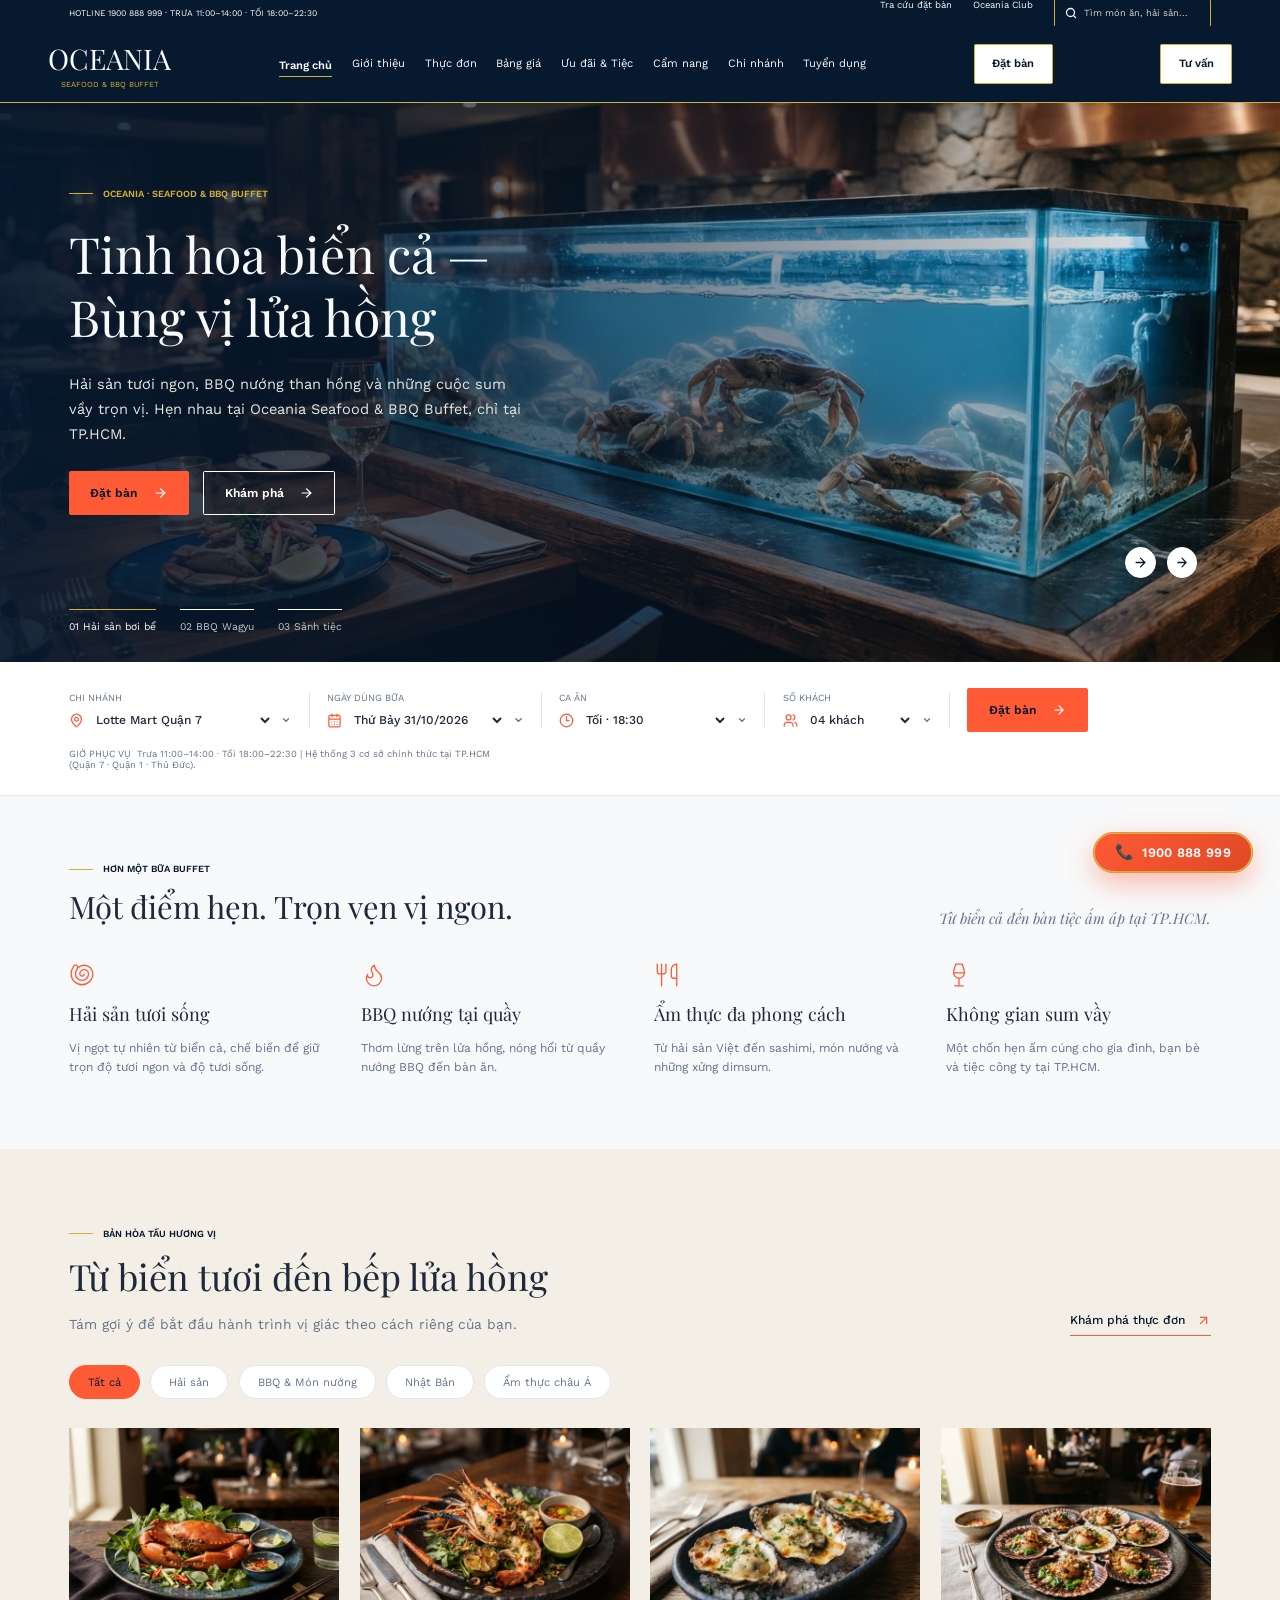
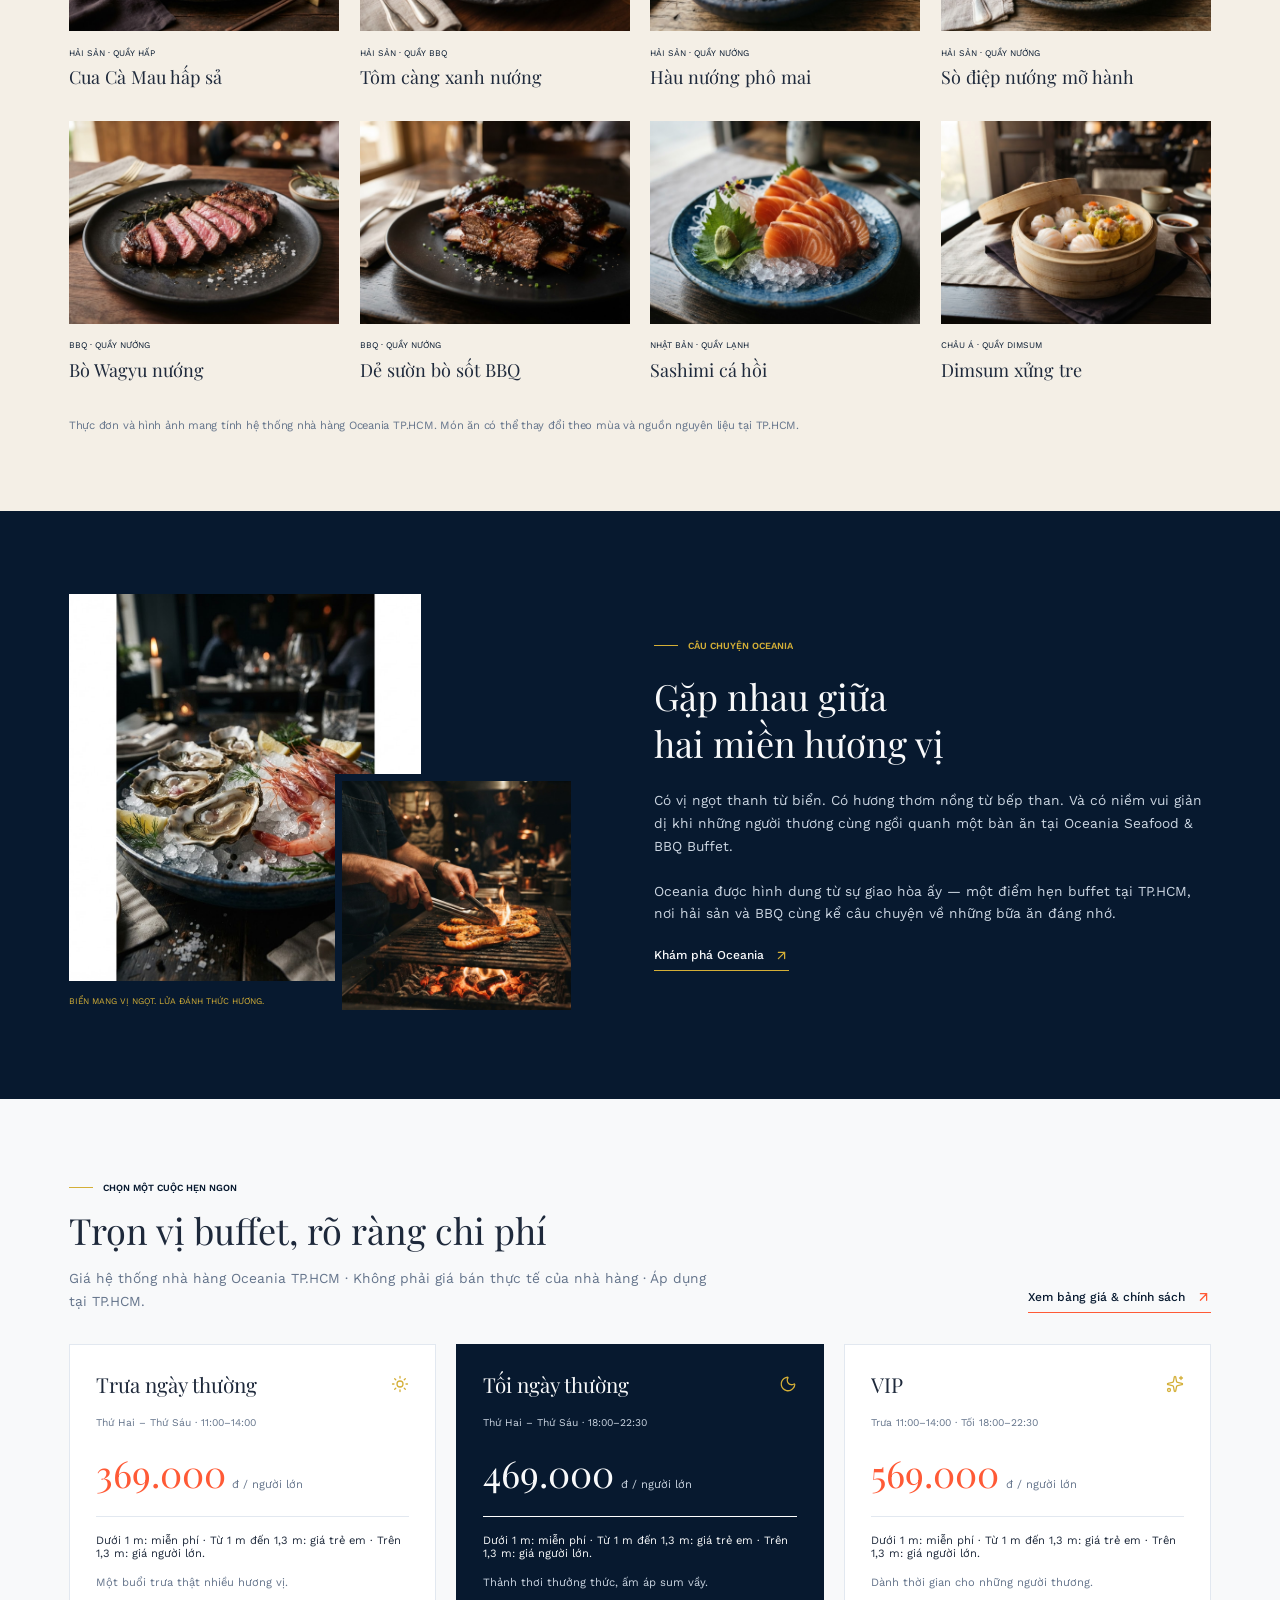
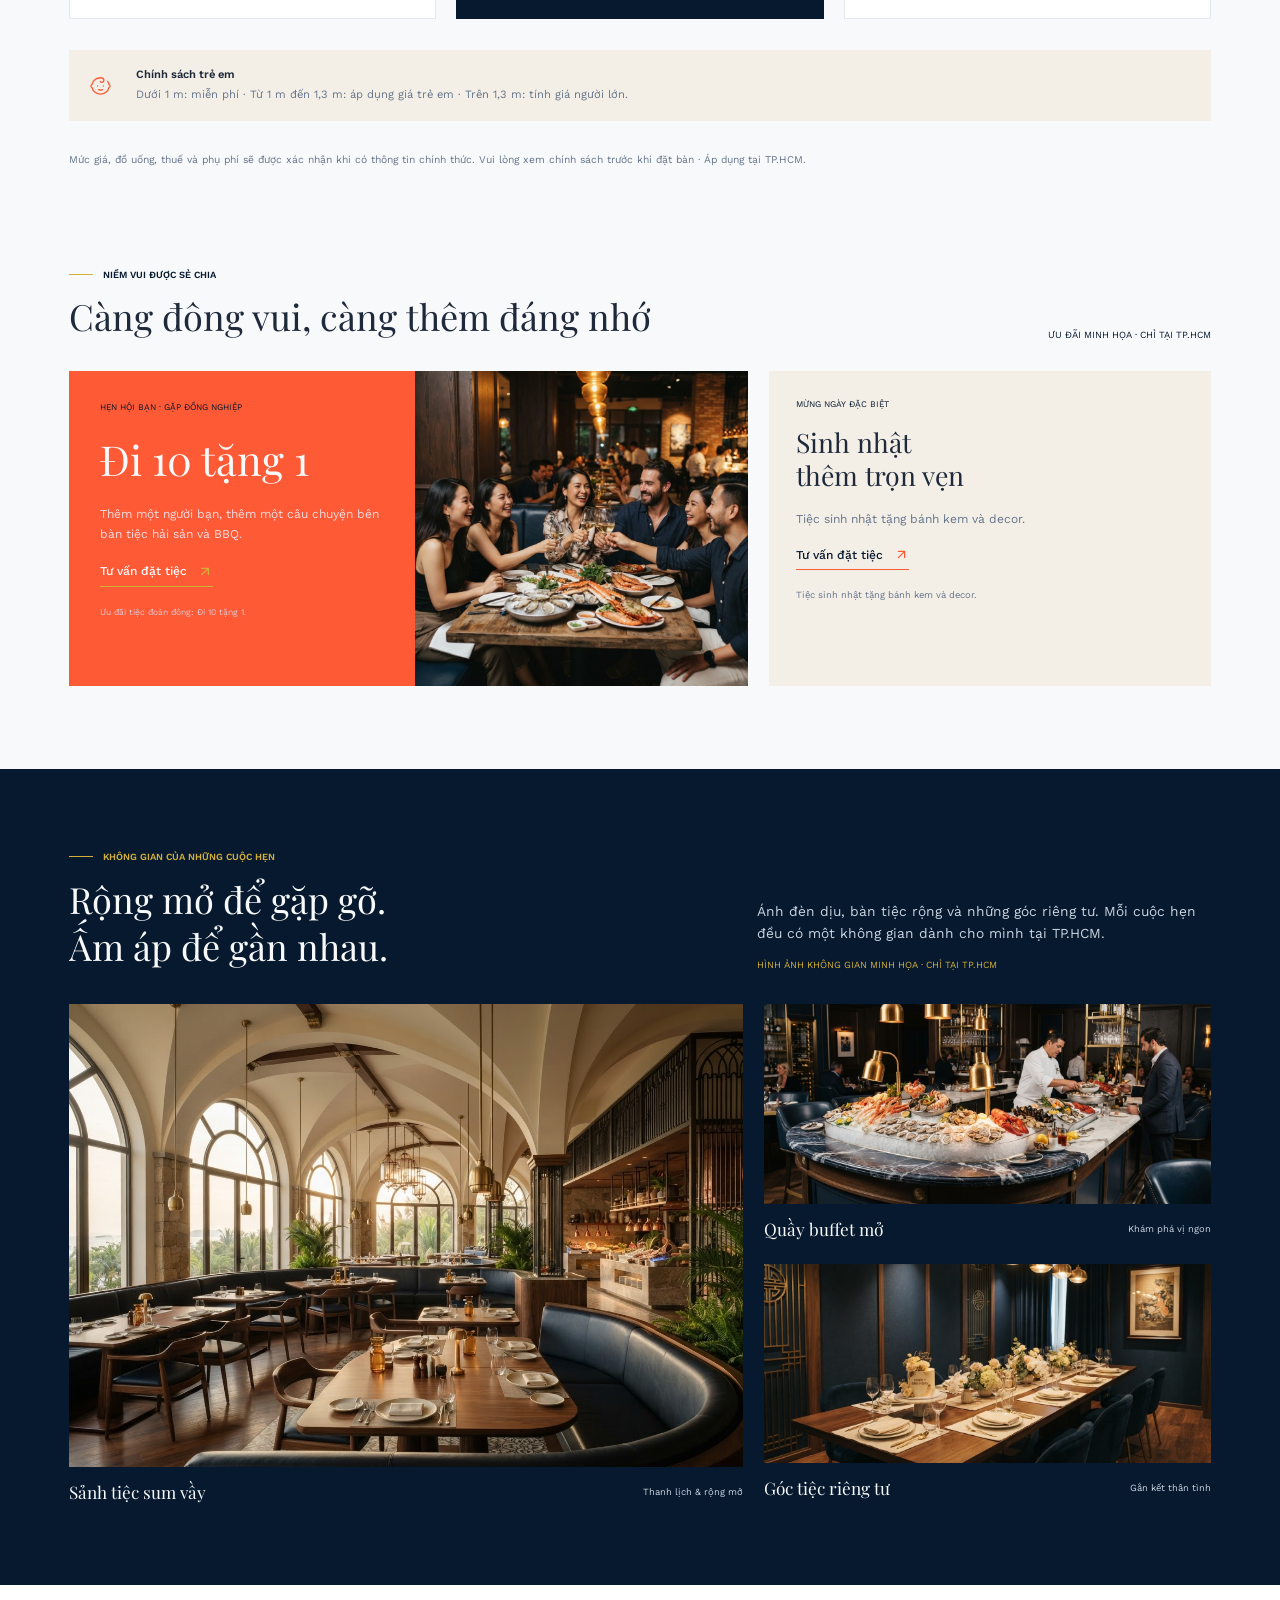
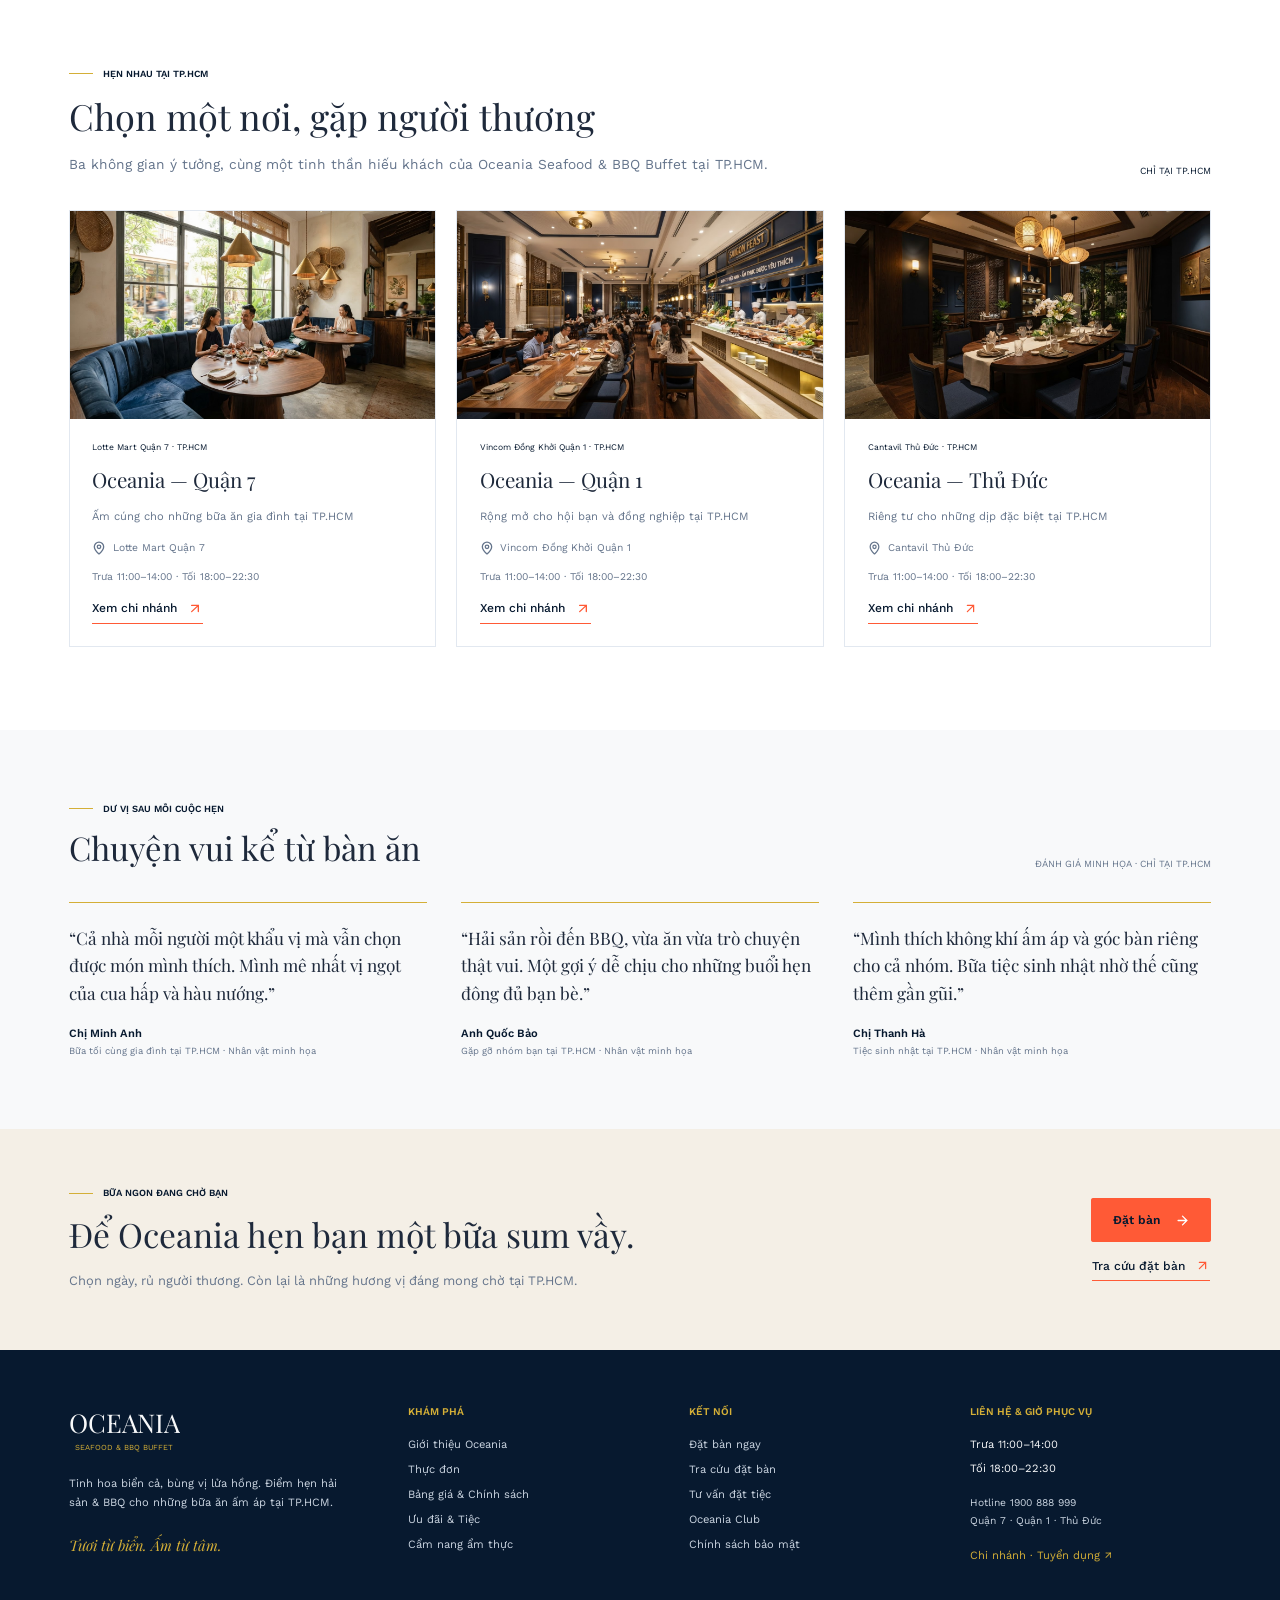
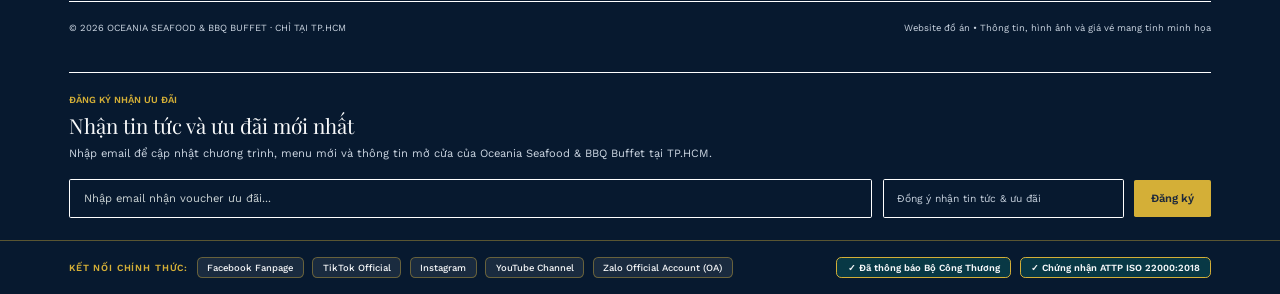
==== index.html @ efcf439b "first commit" ====
<!DOCTYPE html>
<html lang="vi">
<head>
  <meta charset="UTF-8" />
  <meta name="viewport" content="width=device-width, initial-scale=1.0" />
  <title>Oceania Seafood & BBQ Buffet — Tinh Hoa Biển Cả & Bùng Vị Lửa Hồng</title>
  <link rel="stylesheet" href="assets/css/style.css" />
</head>
<body>
  <!-- Global Search Autocomplete Drawer (Figma State S11) -->
  <div id="oceania-search-drawer" class="oceania-search-drawer" aria-hidden="true">
    <div class="bg-[var(--surface\/card,white)] border border-[var(--brand\/champagne,#d4af37)] border-solid content-stretch flex flex-col gap-[24px] items-start overflow-clip p-[32px] relative shrink-0 w-full" data-node-id="3375:38955" data-name="Tìm kiếm mở rộng">
          <div class="content-stretch flex gap-[24px] items-end overflow-clip relative shrink-0 w-full" data-node-id="3375:38956" data-name="Tìm kiếm">
            <div class="bg-[var(--surface\/card,white)] border border-[var(--border\/default,#e2e8f0)] border-solid content-stretch flex flex-[1_0_0] flex-col items-start min-h-[78px] min-w-px overflow-clip p-[14px] relative rounded-[2px]" data-node-id="3375:38957" data-name="Trường thông tin">
              <div class="[word-break:break-word] font-['Work_Sans:Regular'] font-normal leading-[0] relative shrink-0 text-[#182d36] text-[0px] w-full" data-node-id="3375:38958">
                <p class="leading-[1.65] mb-0 text-[#667076] text-[11px]">Tìm món ăn, quầy, nguyên liệu</p>
                <p class="leading-[1.65] text-[15px]">cua</p>
              </div>
            </div>
            <div class="content-stretch flex flex-col items-start overflow-clip relative shrink-0 w-[130px]" data-node-id="3375:38959" data-name="Xóa">
              <div class="bg-[var(--surface\/card,white)] border border-[var(--border\/default,#e2e8f0)] border-solid content-stretch flex items-center justify-center min-h-[48px] overflow-clip px-[18px] py-[14px] relative rounded-[2px] shrink-0 w-full" data-node-id="3375:38960" data-name="Nút hành động">
                <p class="[word-break:break-word] flex-[1_0_0] font-['Work_Sans:SemiBold'] font-semibold leading-[1.4] min-w-px relative text-[14px] text-[color:var(--brand\/ocean,#07192f)] text-center" data-node-id="3375:38961">
                  Xóa
                </p>
              </div>
            </div>
            <div class="content-stretch flex flex-col items-start overflow-clip relative shrink-0 w-[130px]" data-node-id="3375:38962" data-name="Đóng">
              <div class="bg-[var(--surface\/card,white)] border border-[var(--border\/default,#e2e8f0)] border-solid content-stretch flex items-center justify-center min-h-[48px] overflow-clip px-[18px] py-[14px] relative rounded-[2px] shrink-0 w-full" data-node-id="3375:38963" data-name="Nút hành động">
                <a class="[word-break:break-word] block cursor-pointer flex-[1_0_0] font-['Work_Sans:SemiBold'] font-semibold leading-[0] min-w-px relative text-[14px] text-[color:var(--brand\/ocean,#07192f)] text-center" data-node-id="3375:38964">
                  <p class="leading-[1.4]">Đóng ×</p>
                </a>
              </div>
            </div>
          </div>
          <p class="[word-break:break-word] font-['Work_Sans:SemiBold'] font-semibold leading-[1.5] relative shrink-0 text-[11px] text-[color:var(--brand\/ocean,#07192f)] w-full" data-node-id="3375:38965">
            GỢI Ý PHÙ HỢP VỚI “CUA”
          </p>
          <div class="content-stretch flex gap-[24px] items-start overflow-clip relative shrink-0 w-full" data-node-id="3375:38966" data-name="Gợi ý món ăn">
            <div class="content-stretch flex flex-col items-start overflow-clip relative shrink-0 w-[350px]" data-node-id="3375:38967" data-name="Món phù hợp">
              <div class="content-stretch flex flex-col gap-[14px] items-start overflow-clip relative shrink-0 w-full" data-node-id="3375:38968" data-name="Món ăn">
                <div class="h-[230px] relative shrink-0 w-full" data-node-id="3375:38969" data-name="Ảnh minh họa">
                  <img alt="" class="absolute inset-0 max-w-none object-cover pointer-events-none size-full" src="assets/figma/f1d84.png" />
                </div>
                <div class="[word-break:break-word] font-['Work_Sans:Regular'] font-normal leading-[0] relative shrink-0 text-[#8d1934] text-[0px] w-full" data-node-id="3375:38970">
                  <p class="leading-[1.65] mb-0 text-[11px]">Hải sản · Hấp · Không cay</p>
                  <p class="font-['Playfair_Display:Regular'] leading-[1.65] mb-0 text-[#182d36] text-[25px]">Cua Cà Mau hấp sả</p>
                  <p class="leading-[1.65] text-[13px]">Xem chi tiết ↗</p>
                </div>
              </div>
            </div>
            <div class="content-stretch flex flex-[1_0_0] flex-col gap-[24px] items-start min-w-px overflow-clip relative" data-node-id="3375:38971" data-name="Gợi ý chủ đề">
              <p class="[word-break:break-word] font-['Playfair_Display:Regular'] font-normal leading-[1.28] relative shrink-0 text-[28px] text-[color:var(--text\/primary,#1e293b)] w-full" data-node-id="3375:38972">
                Khám phá thêm từ vị biển
              </p>
              <div class="content-start flex flex-wrap gap-[8px] items-start overflow-clip relative shrink-0 w-full" data-node-id="3375:38973" data-name="Bộ lọc">
                <div class="bg-[var(--surface\/card,white)] border border-[var(--border\/default,#e2e8f0)] border-solid content-stretch flex items-start overflow-clip px-[15px] py-[12px] relative rounded-[100px] shrink-0" data-node-id="3375:38974" data-name="Lựa chọn">
                  <p class="[word-break:break-word] font-['Work_Sans:Regular'] font-normal leading-[normal] relative shrink-0 text-[13px] text-[color:var(--text\/secondary,#64748b)] whitespace-nowrap" data-node-id="3375:38975">
                    Hải sản
                  </p>
                </div>
                <div class="bg-[var(--surface\/card,white)] border border-[var(--border\/default,#e2e8f0)] border-solid content-stretch flex items-start overflow-clip px-[15px] py-[12px] relative rounded-[100px] shrink-0" data-node-id="3375:38976" data-name="Lựa chọn">
                  <p class="[word-break:break-word] font-['Work_Sans:Regular'] font-normal leading-[normal] relative shrink-0 text-[13px] text-[color:var(--text\/secondary,#64748b)] whitespace-nowrap" data-node-id="3375:38977">
                    Quầy hấp
                  </p>
                </div>
                <div class="bg-[var(--surface\/card,white)] border border-[var(--border\/default,#e2e8f0)] border-solid content-stretch flex items-start overflow-clip px-[15px] py-[12px] relative rounded-[100px] shrink-0" data-node-id="3375:38978" data-name="Lựa chọn">
                  <p class="[word-break:break-word] font-['Work_Sans:Regular'] font-normal leading-[normal] relative shrink-0 text-[13px] text-[color:var(--text\/secondary,#64748b)] whitespace-nowrap" data-node-id="3375:38979">
                    Không cay
                  </p>
                </div>
              </div>
              <div class="[word-break:break-word] font-['Work_Sans:Regular'] font-normal leading-[0] relative shrink-0 text-[15px] text-[color:var(--text\/secondary,#64748b)] w-full" data-node-id="3375:38980">
                <p class="leading-[1.65] mb-0">Cua Cà Mau hấp sả · Quầy Hải sản</p>
                <p class="leading-[1.65]">Cẩm nang: Vị ngọt nguyên bản từ cua hấp sả</p>
              </div>
              <div class="bg-[var(--surface\/card,white)] border border-[var(--border\/default,#e2e8f0)] border-solid content-stretch flex items-center justify-center min-h-[48px] overflow-clip px-[18px] py-[14px] relative rounded-[2px] shrink-0 w-full" data-node-id="3375:38981" data-name="Nút hành động">
                <p class="[word-break:break-word] flex-[1_0_0] font-['Work_Sans:SemiBold'] font-semibold leading-[1.4] min-w-px relative text-[14px] text-[color:var(--brand\/ocean,#07192f)] text-center" data-node-id="3375:38982">
                  Xem kết quả tìm kiếm
                </p>
              </div>
              <div class="bg-[var(--surface\/sand,#f4efe6)] border-[var(--brand\/champagne,#d4af37)] border-l-2 border-solid content-stretch flex flex-col items-start overflow-clip p-[18px] relative shrink-0 w-full" data-node-id="3375:38983" data-name="Thông báo">
                <p class="[word-break:break-word] font-['Work_Sans:Regular'] font-normal leading-[1.65] relative shrink-0 text-[13px] text-[color:var(--text\/secondary,#64748b)] w-full" data-node-id="3375:38984">
                  Danh mục và hình ảnh hệ thống nhà hàng Oceania TP.HCM. Không có giá bán lẻ theo món.
                </p>
              </div>
            </div>
          </div>
        </div>
  </div>

  <!-- Global Mobile Navigation Drawer (Figma State S22) -->
  <div id="oceania-mobile-drawer" class="oceania-mobile-drawer" aria-hidden="true">
    <div class="oceania-mobile-drawer-backdrop"></div>
    <div class="oceania-mobile-drawer-panel">
      <div class="bg-[var(--brand\/ocean,#07192f)] content-stretch flex flex-col gap-[20px] items-start overflow-clip p-[24px] relative shrink-0 w-full" data-node-id="3375:39491" data-name="Menu điều hướng mở">
        <div class="[word-break:break-word] content-stretch flex items-start justify-between overflow-clip relative shrink-0 w-full" data-node-id="3375:39492" data-name="Tiêu đề menu">
          <p class="flex-[1_0_0] font-['Work_Sans:SemiBold'] font-semibold leading-[1.5] min-w-px relative text-[11px] text-[color:var(--brand\/champagne,#d4af37)]" data-node-id="3375:39493">
            KHÁM PHÁ OCEANIA
          </p>
          <p class="font-['Inter:Regular'] font-normal leading-[normal] not-italic relative shrink-0 text-[20px] text-[color:var(--surface\/pearl,#f8f9fa)] whitespace-nowrap" data-node-id="3375:39494">
            ×
          </p>
        </div>
        <div class="bg-[var(--surface\/card,white)] border border-[var(--border\/default,#e2e8f0)] border-solid content-stretch flex flex-col items-start min-h-[78px] overflow-clip p-[14px] relative rounded-[2px] shrink-0 w-full" data-node-id="3375:39495" data-name="Trường thông tin">
          <div class="[word-break:break-word] font-['Work_Sans:Regular'] font-normal leading-[0] relative shrink-0 text-[#182d36] text-[0px] w-full" data-node-id="3375:39496">
            <p class="leading-[1.65] mb-0 text-[#667076] text-[11px]">Tìm kiếm</p>
            <p class="leading-[1.65] text-[15px]">Tìm món ăn, cẩm nang… ⌕</p>
          </div>
        </div>
        <div class="[word-break:break-word] content-stretch flex flex-col font-normal items-start overflow-clip relative shrink-0 w-full whitespace-nowrap" data-node-id="3375:39497" data-name="Các mục chính">
          <div class="border-[var(--surface\/card,white)] border-b border-solid content-stretch flex items-center justify-between min-h-[52px] overflow-clip relative shrink-0 w-full" data-node-id="3375:39498" data-name="Mục điều hướng">
            <a class="block cursor-pointer font-['Work_Sans:Regular'] leading-[0] relative shrink-0 text-[17px] text-[color:var(--surface\/pearl,#f8f9fa)]" data-node-id="3375:39499">
              <p class="leading-[normal]">Trang chủ</p>
            </a>
            <p class="font-['Inter:Regular'] leading-[normal] not-italic relative shrink-0 text-[18px] text-[color:var(--brand\/champagne,#d4af37)]" data-node-id="3375:39500">
              ↗
            </p>
          </div>
          <div class="border-[var(--surface\/card,white)] border-b border-solid content-stretch flex items-center justify-between min-h-[52px] overflow-clip relative shrink-0 w-full" data-node-id="3375:39501" data-name="Mục điều hướng">
            <a class="block cursor-pointer font-['Work_Sans:Regular'] leading-[0] relative shrink-0 text-[17px] text-[color:var(--surface\/pearl,#f8f9fa)]" data-node-id="3375:39502">
              <p class="leading-[normal]">Giới thiệu</p>
            </a>
            <p class="font-['Inter:Regular'] leading-[normal] not-italic relative shrink-0 text-[18px] text-[color:var(--brand\/champagne,#d4af37)]" data-node-id="3375:39503">
              ↗
            </p>
          </div>
          <div class="border-[var(--surface\/card,white)] border-b border-solid content-stretch flex items-center justify-between min-h-[52px] overflow-clip relative shrink-0 w-full" data-node-id="3375:39504" data-name="Mục điều hướng">
            <a class="block cursor-pointer font-['Work_Sans:Regular'] leading-[0] relative shrink-0 text-[17px] text-[color:var(--surface\/pearl,#f8f9fa)]" data-node-id="3375:39505">
              <p class="leading-[normal]">Thực đơn</p>
            </a>
            <p class="font-['Inter:Regular'] leading-[normal] not-italic relative shrink-0 text-[18px] text-[color:var(--brand\/champagne,#d4af37)]" data-node-id="3375:39506">
              ↗
            </p>
          </div>
          <div class="border-[var(--surface\/card,white)] border-b border-solid content-stretch flex items-center justify-between min-h-[52px] overflow-clip relative shrink-0 w-full" data-node-id="3375:39507" data-name="Mục điều hướng">
            <a class="block cursor-pointer font-['Work_Sans:Regular'] leading-[0] relative shrink-0 text-[17px] text-[color:var(--surface\/pearl,#f8f9fa)]" data-node-id="3375:39508">
              <p class="leading-[normal]">Bảng giá</p>
            </a>
            <p class="font-['Inter:Regular'] leading-[normal] not-italic relative shrink-0 text-[18px] text-[color:var(--brand\/champagne,#d4af37)]" data-node-id="3375:39509">
              ↗
            </p>
          </div>
          <div class="border-[var(--surface\/card,white)] border-b border-solid content-stretch flex items-center justify-between min-h-[52px] overflow-clip relative shrink-0 w-full" data-node-id="3375:39510" data-name="Mục điều hướng">
            <a class="block cursor-pointer font-['Work_Sans:Regular'] leading-[0] relative shrink-0 text-[17px] text-[color:var(--surface\/pearl,#f8f9fa)]" data-node-id="3375:39511">
              <p class="leading-[normal]">Ưu đãi &amp; Tiệc</p>
            </a>
            <p class="font-['Inter:Regular'] leading-[normal] not-italic relative shrink-0 text-[18px] text-[color:var(--brand\/champagne,#d4af37)]" data-node-id="3375:39512">
              ↗
            </p>
          </div>
          <div class="border-[var(--surface\/card,white)] border-b border-solid content-stretch flex items-center justify-between min-h-[52px] overflow-clip relative shrink-0 w-full" data-node-id="3375:39513" data-name="Mục điều hướng">
            <a class="block cursor-pointer font-['Work_Sans:Regular'] leading-[0] relative shrink-0 text-[17px] text-[color:var(--surface\/pearl,#f8f9fa)]" data-node-id="3375:39514">
              <p class="leading-[normal]">Cẩm nang</p>
            </a>
            <p class="font-['Inter:Regular'] leading-[normal] not-italic relative shrink-0 text-[18px] text-[color:var(--brand\/champagne,#d4af37)]" data-node-id="3375:39515">
              ↗
            </p>
          </div>
          <div class="border-[var(--surface\/card,white)] border-b border-solid content-stretch flex items-center justify-between min-h-[52px] overflow-clip relative shrink-0 w-full" data-node-id="3375:39516" data-name="Mục điều hướng">
            <a class="block cursor-pointer font-['Work_Sans:Regular'] leading-[0] relative shrink-0 text-[17px] text-[color:var(--surface\/pearl,#f8f9fa)]" data-node-id="3375:39517">
              <p class="leading-[normal]">Chi nhánh</p>
            </a>
            <p class="font-['Inter:Regular'] leading-[normal] not-italic relative shrink-0 text-[18px] text-[color:var(--brand\/champagne,#d4af37)]" data-node-id="3375:39518">
              ↗
            </p>
          </div>
        </div>
        <div class="bg-[var(--surface\/card,white)] border border-[var(--border\/default,#e2e8f0)] border-solid content-stretch flex items-center justify-center min-h-[48px] overflow-clip px-[18px] py-[14px] relative rounded-[2px] shrink-0 w-full" data-node-id="3375:39519" data-name="Nút hành động">
          <a class="[word-break:break-word] block cursor-pointer flex-[1_0_0] font-['Work_Sans:SemiBold'] font-semibold leading-[0] min-w-px relative text-[14px] text-[color:var(--brand\/ocean,#07192f)] text-center" data-node-id="3375:39520">
            <p class="leading-[1.4]">Đặt bàn ngay</p>
          </a>
        </div>
        <div class="content-stretch flex gap-[16px] items-start overflow-clip relative shrink-0 w-full" data-node-id="3375:39521" data-name="Liên kết bổ sung">
          <div class="bg-[var(--surface\/card,white)] border border-[var(--border\/default,#e2e8f0)] border-solid content-stretch flex flex-[1_0_0] items-center justify-center min-h-[48px] min-w-px overflow-clip px-[18px] py-[14px] relative rounded-[2px]" data-node-id="3375:39522" data-name="Nút hành động">
            <a class="[word-break:break-word] block cursor-pointer flex-[1_0_0] font-['Work_Sans:SemiBold'] font-semibold leading-[0] min-w-px relative text-[14px] text-[color:var(--brand\/ocean,#07192f)] text-center" data-node-id="3375:39523">
              <p class="leading-[1.4]">Tra cứu đặt bàn</p>
            </a>
          </div>
          <div class="bg-[var(--surface\/card,white)] border border-[var(--border\/default,#e2e8f0)] border-solid content-stretch flex flex-[1_0_0] items-center justify-center min-h-[48px] min-w-px overflow-clip px-[18px] py-[14px] relative rounded-[2px]" data-node-id="3375:39524" data-name="Nút hành động">
            <a class="[word-break:break-word] block cursor-pointer flex-[1_0_0] font-['Work_Sans:SemiBold'] font-semibold leading-[0] min-w-px relative text-[14px] text-[color:var(--brand\/ocean,#07192f)] text-center" data-node-id="3375:39525">
              <p class="leading-[1.4]">Oceania Club</p>
            </a>
          </div>
        </div>
        <p class="[word-break:break-word] font-['Work_Sans:Regular'] font-normal leading-[1.65] relative shrink-0 text-[#cbd5e1] text-[13px] w-full" data-node-id="3375:39526">
          Hotline 1900 888 999 · TP.HCM
        </p>
      </div>
    </div>
  </div>

  <!-- Desktop View (1440px Figma Frame) -->
  <div class="oceania-desktop-view">
    <div
      class="bg-[var(--surface\/pearl,#f8f9fa)] content-stretch flex flex-col items-start relative size-full"
      data-node-id="3346:3"
      data-name="Oceania — Trang chủ"
    >
      <div class="bg-[var(--brand\/ocean,#07192f)] content-stretch flex flex-col items-start overflow-clip relative shrink-0 w-full" data-node-id="3346:4" data-name="Navigation">
        <div class="bg-[var(--brand\/ocean,#07192f)] content-stretch flex h-[30px] items-center justify-between overflow-clip px-[80px] relative shrink-0 w-full" data-node-id="3346:5" data-name="Guest services">
          <p class="[word-break:break-word] font-['Work_Sans:Regular'] font-normal leading-[normal] relative shrink-0 text-[10px] text-[color:var(--surface\/pearl,#f8f9fa)] whitespace-nowrap" data-node-id="3346:6">
            HOTLINE 1900 888 999 · TRƯA 11:00–14:00 · TỐI 18:00–22:30
          </p>
          <div class="content-stretch flex gap-[24px] items-start overflow-clip relative shrink-0" data-node-id="3346:7" data-name="Secondary links">
            <a class="[word-break:break-word] block cursor-pointer font-['Work_Sans:Regular'] font-normal leading-[0] relative shrink-0 text-[11px] text-[color:var(--surface\/pearl,#f8f9fa)] whitespace-nowrap" data-node-id="3346:8">
              <p class="leading-[normal]">Tra cứu đặt bàn</p>
            </a>
            <a class="[word-break:break-word] block cursor-pointer font-['Work_Sans:Regular'] font-normal leading-[0] relative shrink-0 text-[11px] text-[color:var(--surface\/pearl,#f8f9fa)] whitespace-nowrap" data-node-id="3346:9">
              <p class="leading-[normal]">Oceania Club</p>
            </a>
            <div class="bg-[var(--brand\/ocean,#07192f)] border border-[var(--brand\/champagne,#d4af37)] border-solid content-stretch flex gap-[8px] items-center overflow-clip px-[12px] py-[8px] relative rounded-[2px] shrink-0" data-node-id="3375:20" data-name="Search field">
              <div class="relative shrink-0 size-[14px]" data-node-id="3346:419" data-name="search">
                <img alt="" class="absolute block inset-0 max-w-none size-full" src="assets/figma/f5e0f.svg" />
              </div>
              <input type="text" class="oceania-header-search-input" placeholder="Tìm món ăn, hải sản..." aria-label="Tìm món ăn" />
            </div>
          </div>
        </div>
        <div class="border-[var(--brand\/champagne,#d4af37)] border-b border-solid content-stretch flex h-[90px] items-center justify-between overflow-clip px-[56px] relative shrink-0 w-full" data-node-id="3346:11" data-name="Main navigation">
          <div class="[word-break:break-word] content-stretch flex flex-col font-normal gap-[4px] items-center leading-[normal] overflow-clip relative shrink-0 whitespace-nowrap" data-node-id="3346:12" data-name="Oceania wordmark">
            <p class="font-['Playfair_Display:Regular'] relative shrink-0 text-[33px] text-[color:var(--surface\/pearl,#f8f9fa)]" data-node-id="3346:13">
              OCEANIA
            </p>
            <p class="font-['Work_Sans:Regular'] relative shrink-0 text-[9px] text-[color:var(--brand\/champagne,#d4af37)]" data-node-id="3346:14">SEAFOOD &amp; BBQ BUFFET</p>
          </div>
          <div class="content-stretch flex gap-[23px] items-center overflow-clip relative shrink-0" data-node-id="3346:15" data-name="Page links">
            <div class="border-[var(--brand\/champagne,#d4af37)] border-b border-solid content-stretch flex flex-col items-start overflow-clip pb-[8px] pt-[9px] relative shrink-0" data-node-id="3346:16" data-name="Navigation item">
              <p class="[word-break:break-word] font-['Work_Sans:SemiBold'] font-semibold leading-[normal] relative shrink-0 text-[13px] text-[color:var(--surface\/pearl,#f8f9fa)] whitespace-nowrap" data-node-id="3346:17">
                Trang chủ
              </p>
            </div>
            <div class="border-[rgba(0,0,0,0)] border-b border-solid content-stretch flex flex-col items-start overflow-clip pb-[8px] pt-[9px] relative shrink-0" data-node-id="3346:18" data-name="Navigation item">
              <a class="[word-break:break-word] block cursor-pointer font-['Work_Sans:Regular'] font-normal leading-[0] relative shrink-0 text-[13px] text-[color:var(--surface\/pearl,#f8f9fa)] whitespace-nowrap" data-node-id="3346:19">
                <p class="leading-[normal]">Giới thiệu</p>
              </a>
            </div>
            <div class="border-[rgba(0,0,0,0)] border-b border-solid content-stretch flex flex-col items-start overflow-clip pb-[8px] pt-[9px] relative shrink-0" data-node-id="3346:20" data-name="Navigation item">
              <a class="[word-break:break-word] block cursor-pointer font-['Work_Sans:Regular'] font-normal leading-[0] relative shrink-0 text-[13px] text-[color:var(--surface\/pearl,#f8f9fa)] whitespace-nowrap" data-node-id="3346:21">
                <p class="leading-[normal]">Thực đơn</p>
              </a>
            </div>
            <div class="border-[rgba(0,0,0,0)] border-b border-solid content-stretch flex flex-col items-start overflow-clip pb-[8px] pt-[9px] relative shrink-0" data-node-id="3346:22" data-name="Navigation item">
              <a class="[word-break:break-word] block cursor-pointer font-['Work_Sans:Regular'] font-normal leading-[0] relative shrink-0 text-[13px] text-[color:var(--surface\/pearl,#f8f9fa)] whitespace-nowrap" data-node-id="3346:23">
                <p class="leading-[normal]">Bảng giá</p>
              </a>
            </div>
            <div class="border-[rgba(0,0,0,0)] border-b border-solid content-stretch flex flex-col items-start overflow-clip pb-[8px] pt-[9px] relative shrink-0" data-node-id="3346:24" data-name="Navigation item">
              <a class="[word-break:break-word] block cursor-pointer font-['Work_Sans:Regular'] font-normal leading-[0] relative shrink-0 text-[13px] text-[color:var(--surface\/pearl,#f8f9fa)] whitespace-nowrap" data-node-id="3346:25">
                <p class="leading-[normal]">Ưu đãi &amp; Tiệc</p>
              </a>
            </div>
            <div class="border-[rgba(0,0,0,0)] border-b border-solid content-stretch flex flex-col items-start overflow-clip pb-[8px] pt-[9px] relative shrink-0" data-node-id="3346:26" data-name="Navigation item">
              <a class="[word-break:break-word] block cursor-pointer font-['Work_Sans:Regular'] font-normal leading-[0] relative shrink-0 text-[13px] text-[color:var(--surface\/pearl,#f8f9fa)] whitespace-nowrap" data-node-id="3346:27">
                <p class="leading-[normal]">Cẩm nang</p>
              </a>
            </div>
            <div class="border-[rgba(0,0,0,0)] border-b border-solid content-stretch flex flex-col items-start overflow-clip pb-[8px] pt-[9px] relative shrink-0" data-node-id="3346:28" data-name="Navigation item">
              <a class="[word-break:break-word] block cursor-pointer font-['Work_Sans:Regular'] font-normal leading-[0] relative shrink-0 text-[13px] text-[color:var(--surface\/pearl,#f8f9fa)] whitespace-nowrap" data-node-id="3346:29">
                <p class="leading-[normal]">Chi nhánh</p>
              </a>
            </div>
            <a class="border-[rgba(0,0,0,0)] border-b border-solid content-stretch cursor-pointer flex flex-col items-start overflow-clip pb-[8px] pt-[9px] relative shrink-0" data-node-id="3511:2" data-name="Tuyển dụng">
              <div class="[word-break:break-word] font-['Work_Sans:Regular'] font-normal leading-[0] relative shrink-0 text-[13px] text-[color:var(--surface\/pearl,#f8f9fa)] text-left whitespace-nowrap" data-node-id="3511:3">
                <p class="leading-[normal]">Tuyển dụng</p>
              </div>
            </a>
          </div>
          <div class="bg-[var(--surface\/card,white)] border border-[var(--brand\/champagne,#d4af37)] border-solid content-stretch flex items-start overflow-clip px-[20px] py-[14px] relative rounded-[2px] shrink-0" data-node-id="3346:30" data-name="Booking action">
            <a class="[word-break:break-word] block cursor-pointer font-['Work_Sans:SemiBold'] font-semibold leading-[0] relative shrink-0 text-[13px] text-[color:var(--brand\/ocean,#07192f)] whitespace-nowrap" data-node-id="3346:31">
              <p class="leading-[normal]">Đặt bàn</p>
            </a>
          </div>
          <div class="bg-[var(--surface\/card,white)] border border-[var(--brand\/champagne,#d4af37)] border-solid content-stretch flex items-start overflow-clip px-[20px] py-[14px] relative rounded-[2px] shrink-0" data-node-id="3375:22" data-name="Consultation action">
            <p class="[word-break:break-word] font-['Work_Sans:SemiBold'] font-semibold leading-[normal] relative shrink-0 text-[13px] text-[color:var(--brand\/ocean,#07192f)] whitespace-nowrap" data-node-id="3375:23">
              Tư vấn
            </p>
          </div>
        </div>
      </div>
      <div class="content-stretch flex flex-col items-start overflow-clip relative shrink-0 w-full" data-node-id="3346:32" data-name="Welcome and quick booking">
        <div class="bg-[var(--brand\/ocean,#07192f)] content-stretch flex flex-col gap-[28px] h-[650px] items-start overflow-clip pb-[35px] pt-[99px] px-[80px] relative shrink-0 w-full" data-node-id="3346:33" data-name="Ocean to fire hero">
          <div class="absolute h-[650px] left-0 top-0 w-[1440px]" data-node-id="3346:34" data-name="Banner 1 · Hải sản bơi bể">
            <img alt="" class="absolute inset-0 max-w-none object-cover pointer-events-none size-full" src="assets/figma/349d8.png" />
          </div>
          <div class="absolute bg-gradient-to-r from-[rgba(7,25,47,0.93)] h-[650px] left-0 to-[rgba(7,25,47,0.06)] top-0 via-[55%] via-[rgba(7,25,47,0.5)] w-[1440px]" data-node-id="3346:35" data-name="Reading scrim"></div>
          <div class="content-stretch flex gap-[12px] items-center overflow-clip relative shrink-0" data-node-id="3346:36" data-name="Section label">
            <div class="bg-[var(--brand\/champagne,#d4af37)] h-px relative shrink-0 w-[28px]" data-node-id="3346:37" data-name="Accent rule"></div>
            <p class="[word-break:break-word] font-['Work_Sans:SemiBold'] font-semibold leading-[normal] relative shrink-0 text-[11px] text-[color:var(--brand\/champagne,#d4af37)] uppercase whitespace-nowrap" data-node-id="3346:38">Oceania · Seafood &amp; BBQ Buffet</p>
          </div>
          <div class="[word-break:break-word] font-['Playfair_Display:Regular'] font-normal leading-[0] relative shrink-0 text-[58px] text-[color:var(--surface\/pearl,#f8f9fa)] w-[780px]" data-node-id="3346:39">
            <p class="leading-[1.25] mb-0">Tinh hoa biển cả —</p>
            <p class="leading-[1.25]">Bùng vị lửa hồng</p>
          </div>
          <p class="[word-break:break-word] font-['Work_Sans:Regular'] font-normal leading-[1.7] relative shrink-0 text-[#e4e6e2] text-[17px] w-[530px]" data-node-id="3346:40">Hải sản tươi ngon, BBQ nướng than hồng và những cuộc sum vầy trọn vị. Hẹn nhau tại Oceania Seafood &amp; BBQ Buffet, chỉ tại TP.HCM.</p>
          <div class="content-stretch flex gap-[16px] items-start overflow-clip relative shrink-0" data-node-id="3346:41" data-name="Hero actions">
            <div class="bg-[var(--brand\/coral,#ff5a36)] border border-[var(--brand\/coral,#ff5a36)] border-solid content-stretch flex gap-[18px] items-center overflow-clip px-[24px] py-[16px] relative rounded-[2px] shrink-0" data-node-id="3346:42" data-name="Action">
              <a class="[word-break:break-word] block cursor-pointer font-['Work_Sans:SemiBold'] font-semibold leading-[0] relative shrink-0 text-[14px] text-[color:var(--brand\/ocean,#07192f)] whitespace-nowrap" data-node-id="3346:43">
                <p class="leading-[normal]">Đặt bàn</p>
              </a>
              <div class="relative shrink-0 size-[17px]" data-node-id="3346:422" data-name="arrow-right">
                <img alt="" class="absolute block inset-0 max-w-none size-full" src="assets/figma/b1272.svg" />
              </div>
            </div>
            <div class="bg-[rgba(0,0,0,0)] border border-[var(--surface\/card,white)] border-solid content-stretch flex gap-[18px] items-center overflow-clip px-[24px] py-[16px] relative rounded-[2px] shrink-0" data-node-id="3346:45" data-name="Action">
              <p class="[word-break:break-word] font-['Work_Sans:SemiBold'] font-semibold leading-[normal] relative shrink-0 text-[14px] text-[color:var(--surface\/card,white)] whitespace-nowrap" data-node-id="3346:46">
                Khám phá
              </p>
              <div class="relative shrink-0 size-[17px]" data-node-id="3346:425" data-name="arrow-right">
                <img alt="" class="absolute block inset-0 max-w-none size-full" src="assets/figma/b1272.svg" />
              </div>
            </div>
          </div>
          <div class="absolute bottom-[34px] content-stretch flex gap-[28px] items-center left-[80px] overflow-clip" data-node-id="3346:48" data-name="Slide topics">
            <div class="border-[var(--brand\/champagne,#d4af37)] border-solid border-t-2 content-stretch flex items-start overflow-clip pt-[12px] relative shrink-0" data-node-id="3346:49" data-name="Slide topic">
              <button class="[word-break:break-word] block cursor-pointer font-['Work_Sans:Regular'] font-normal leading-[0] relative shrink-0 text-[12px] text-[color:var(--surface\/pearl,#f8f9fa)] text-left whitespace-nowrap" data-node-id="3346:50">
                <p class="leading-[normal]">01 Hải sản bơi bể</p>
              </button>
            </div>
            <div class="border-[var(--surface\/card,white)] border-solid border-t content-stretch flex items-start overflow-clip pt-[12px] relative shrink-0" data-node-id="3346:51" data-name="Slide topic">
              <button class="[word-break:break-word] block cursor-pointer font-['Work_Sans:Regular'] font-normal leading-[0] relative shrink-0 text-[#c3c9c8] text-[12px] text-left whitespace-nowrap" data-node-id="3346:52">
                <p class="leading-[normal]">02 BBQ Wagyu</p>
              </button>
            </div>
            <div class="border-[var(--surface\/card,white)] border-solid border-t content-stretch flex items-start overflow-clip pt-[12px] relative shrink-0" data-node-id="3346:53" data-name="Slide topic">
              <button class="[word-break:break-word] block cursor-pointer font-['Work_Sans:Regular'] font-normal leading-[0] relative shrink-0 text-[#c3c9c8] text-[12px] text-left whitespace-nowrap" data-node-id="3346:54">
                <p class="leading-[normal]">03 Sảnh tiệc</p>
              </button>
            </div>
          </div>
          <div class="absolute bottom-[98px] content-stretch cursor-pointer flex gap-[12px] items-center overflow-clip right-[96px]" data-node-id="3375:24" data-name="Hero navigation">
            <button class="bg-[var(--surface\/card,white)] border border-[var(--surface\/card,white)] border-solid content-stretch flex flex-col items-center justify-center overflow-clip relative rounded-[18px] shrink-0 size-[36px]" data-node-id="3375:25" data-name="Previous">
              <div class="relative shrink-0 size-[17px]" data-node-id="3375:26" data-name="arrow-left">
                <img alt="" class="absolute block inset-0 max-w-none size-full" src="assets/figma/ca34d.svg" />
              </div>
            </button>
            <button class="bg-[var(--surface\/card,white)] border border-[var(--surface\/card,white)] border-solid content-stretch flex flex-col items-center justify-center overflow-clip relative rounded-[18px] shrink-0 size-[36px]" data-node-id="3375:28" data-name="Next">
              <div class="relative shrink-0 size-[17px]" data-node-id="3375:29" data-name="arrow-right">
                <img alt="" class="absolute block inset-0 max-w-none size-full" src="assets/figma/ca34d.svg" />
              </div>
            </button>
          </div>
        </div>
        <div class="bg-[var(--surface\/card,white)] border-[var(--border\/default,#e2e8f0)] border-b border-solid content-stretch flex flex-col gap-[18px] items-start overflow-clip px-[80px] py-[30px] relative shrink-0 w-full" data-node-id="3346:55" data-name="Quick booking">
          <div class="content-stretch flex gap-[20px] items-center overflow-clip relative shrink-0 w-full" data-node-id="3346:56" data-name="Booking fields">
            <div class="border-[var(--border\/default,#e2e8f0)] border-r border-solid content-stretch flex flex-col gap-[11px] items-start overflow-clip pr-[20px] relative shrink-0 w-[280px]" data-node-id="3346:57" data-name="Booking field">
              <a class="[word-break:break-word] block cursor-pointer font-['Work_Sans:Regular'] font-normal leading-[0] relative shrink-0 text-[11px] text-[color:var(--text\/secondary,#64748b)] uppercase whitespace-nowrap" data-node-id="3346:58">
                <p class="leading-[normal]">Chi nhánh</p>
              </a>
              <div class="content-stretch flex gap-[10px] items-center overflow-clip relative shrink-0 w-full" data-node-id="3346:59" data-name="Selected value">
                <div class="relative shrink-0 size-[18px]" data-node-id="3346:428" data-name="map-pin">
                  <img alt="" class="absolute block inset-0 max-w-none size-full" src="assets/figma/b9cd4.svg" />
                </div>
                <select id="quick-branch" class="oceania-quick-select" aria-label="Chọn chi nhánh"><option value="Lotte Mart Q7">Lotte Mart Quận 7</option><option value="Vincom Đồng Khởi Q1">Vincom Đồng Khởi Quận 1</option><option value="Cantavil Thủ Đức">Cantavil Thủ Đức</option></select>
                <div class="relative shrink-0 size-[12px]" data-node-id="3346:431" data-name="chevron-down">
                  <img alt="" class="absolute block inset-0 max-w-none size-full" src="assets/figma/72774.svg" />
                </div>
              </div>
            </div>
            <div class="border-[var(--border\/default,#e2e8f0)] border-r border-solid content-stretch flex flex-col gap-[11px] items-start overflow-clip pr-[20px] relative shrink-0 w-[250px]" data-node-id="3346:63" data-name="Booking field">
              <p class="[word-break:break-word] font-['Work_Sans:Regular'] font-normal leading-[normal] relative shrink-0 text-[11px] text-[color:var(--text\/secondary,#64748b)] uppercase whitespace-nowrap" data-node-id="3346:64">
                Ngày dùng bữa
              </p>
              <div class="content-stretch flex gap-[10px] items-center overflow-clip relative shrink-0 w-full" data-node-id="3346:65" data-name="Selected value">
                <div class="relative shrink-0 size-[18px]" data-node-id="3346:434" data-name="calendar-days">
                  <img alt="" class="absolute block inset-0 max-w-none size-full" src="assets/figma/82372.svg" />
                </div>
                <select id="quick-date" class="oceania-quick-select" aria-label="Ngày dùng bữa"><option value="Thứ Bảy, 31/10/2026">Thứ Bảy 31/10/2026</option><option value="Chủ Nhật, 01/11/2026">Chủ Nhật 01/11/2026</option><option value="Thứ Sáu, 30/10/2026">Thứ Sáu 30/10/2026</option></select>
                <div class="relative shrink-0 size-[12px]" data-node-id="3346:437" data-name="chevron-down">
                  <img alt="" class="absolute block inset-0 max-w-none size-full" src="assets/figma/72774.svg" />
                </div>
              </div>
            </div>
            <div class="border-[var(--border\/default,#e2e8f0)] border-r border-solid content-stretch flex flex-col gap-[11px] items-start overflow-clip pr-[20px] relative shrink-0 w-[240px]" data-node-id="3346:69" data-name="Booking field">
              <p class="[word-break:break-word] font-['Work_Sans:Regular'] font-normal leading-[normal] relative shrink-0 text-[11px] text-[color:var(--text\/secondary,#64748b)] uppercase whitespace-nowrap" data-node-id="3346:70">
                Ca ăn
              </p>
              <div class="content-stretch flex gap-[10px] items-center overflow-clip relative shrink-0 w-full" data-node-id="3346:71" data-name="Selected value">
                <div class="relative shrink-0 size-[18px]" data-node-id="3346:440" data-name="clock-3">
                  <img alt="" class="absolute block inset-0 max-w-none size-full" src="assets/figma/78417.svg" />
                </div>
                <select id="quick-shift" class="oceania-quick-select" aria-label="Ca ăn"><option value="Tối · 18:30">Tối · 18:30</option><option value="Tối · 19:00">Tối · 19:00</option><option value="Trưa · 11:30">Trưa · 11:30</option><option value="Trưa · 12:30">Trưa · 12:30</option></select>
                <div class="relative shrink-0 size-[12px]" data-node-id="3346:443" data-name="chevron-down">
                  <img alt="" class="absolute block inset-0 max-w-none size-full" src="assets/figma/72774.svg" />
                </div>
              </div>
            </div>
            <div class="border-[var(--border\/default,#e2e8f0)] border-r border-solid content-stretch flex flex-col gap-[11px] items-start overflow-clip pr-[20px] relative shrink-0 w-[195px]" data-node-id="3346:75" data-name="Booking field">
              <p class="[word-break:break-word] font-['Work_Sans:Regular'] font-normal leading-[normal] relative shrink-0 text-[11px] text-[color:var(--text\/secondary,#64748b)] uppercase whitespace-nowrap" data-node-id="3346:76">
                Số khách
              </p>
              <div class="content-stretch flex gap-[10px] items-center overflow-clip relative shrink-0 w-full" data-node-id="3346:77" data-name="Selected value">
                <div class="relative shrink-0 size-[18px]" data-node-id="3346:446" data-name="users">
                  <img alt="" class="absolute block inset-0 max-w-none size-full" src="assets/figma/54a35.svg" />
                </div>
                <select id="quick-guests" class="oceania-quick-select" aria-label="Số khách"><option value="4">04 khách</option><option value="2">02 khách</option><option value="6">06 khách</option><option value="8">08 khách</option><option value="10">10 khách (Đi 10 tặng 1)</option></select>
                <div class="relative shrink-0 size-[12px]" data-node-id="3346:449" data-name="chevron-down">
                  <img alt="" class="absolute block inset-0 max-w-none size-full" src="assets/figma/72774.svg" />
                </div>
              </div>
            </div>
            <div class="bg-[var(--brand\/coral,#ff5a36)] border border-[var(--brand\/coral,#ff5a36)] border-solid content-stretch flex gap-[18px] items-center overflow-clip px-[24px] py-[16px] relative rounded-[2px] shrink-0" data-node-id="3346:81" data-name="Action">
              <a class="[word-break:break-word] block cursor-pointer font-['Work_Sans:SemiBold'] font-semibold leading-[0] relative shrink-0 text-[14px] text-[color:var(--brand\/ocean,#07192f)] whitespace-nowrap" data-node-id="3346:82">
                <p class="leading-[normal]">Đặt bàn</p>
              </a>
              <div class="relative shrink-0 size-[17px]" data-node-id="3346:452" data-name="arrow-right">
                <img alt="" class="absolute block inset-0 max-w-none size-full" src="assets/figma/b1272.svg" />
              </div>
            </div>
          </div>
          <p class="[word-break:break-word] font-['Work_Sans:Regular'] font-normal leading-[normal] relative shrink-0 text-[11px] text-[color:var(--text\/secondary,#64748b)] w-[519px] whitespace-pre-wrap" data-node-id="3346:84">GIỜ PHỤC VỤ  Trưa 11:00–14:00 · Tối 18:00–22:30 | Hệ thống 3 cơ sở chính thức tại TP.HCM (Quận 7 · Quận 1 · Thủ Đức).</p>
        </div>
      </div>
      <div class="content-stretch flex flex-col gap-[40px] items-start overflow-clip pb-[82px] pt-[78px] px-[80px] relative shrink-0 w-full" data-node-id="3346:85" data-name="The Oceania experience">
        <div class="content-stretch flex items-end justify-between overflow-clip relative shrink-0 w-full" data-node-id="3346:86" data-name="Section introduction">
          <div class="content-stretch flex flex-col gap-[15px] items-start overflow-clip relative shrink-0 w-[750px]" data-node-id="3346:87" data-name="Heading group">
            <div class="content-stretch flex gap-[12px] items-center overflow-clip relative shrink-0" data-node-id="3346:88" data-name="Section label">
              <div class="bg-[var(--brand\/champagne,#d4af37)] h-px relative shrink-0 w-[28px]" data-node-id="3346:89" data-name="Accent rule"></div>
              <p class="[word-break:break-word] font-['Work_Sans:SemiBold'] font-semibold leading-[normal] relative shrink-0 text-[11px] text-[color:var(--brand\/ocean,#07192f)] uppercase whitespace-nowrap" data-node-id="3346:90">
                Hơn một bữa buffet
              </p>
            </div>
            <p class="[word-break:break-word] font-['Playfair_Display:Regular'] font-normal leading-[1.3] min-w-full relative shrink-0 text-[36px] text-[color:var(--text\/primary,#1e293b)] w-[min-content]" data-node-id="3346:91">
              Một điểm hẹn. Trọn vẹn vị ngon.
            </p>
          </div>
          <p class="[word-break:break-word] font-['Playfair_Display:Italic'] font-normal italic leading-[normal] relative shrink-0 text-[17px] text-[color:var(--text\/secondary,#64748b)] whitespace-nowrap" data-node-id="3346:92">
            Từ biển cả đến bàn tiệc ấm áp tại TP.HCM.
          </p>
        </div>
        <div class="content-stretch flex gap-[32px] items-start overflow-clip relative shrink-0 w-full" data-node-id="3346:93" data-name="Differentiators">
          <div class="content-stretch flex flex-[1_0_0] flex-col gap-[15px] items-start min-w-px overflow-clip pr-[10px] relative" data-node-id="3346:94" data-name="Experience pillar">
            <div class="relative shrink-0 size-[30px]" data-node-id="3346:455" data-name="shell">
              <img alt="" class="absolute block inset-0 max-w-none size-full" src="assets/figma/ed4bb.svg" />
            </div>
            <p class="[word-break:break-word] font-['Playfair_Display:Regular'] font-normal leading-[normal] min-w-full relative shrink-0 text-[21px] text-[color:var(--text\/primary,#1e293b)] w-[min-content]" data-node-id="3346:96">
              Hải sản tươi sống
            </p>
            <p class="[word-break:break-word] font-['Work_Sans:Regular'] font-normal leading-[1.65] min-w-full relative shrink-0 text-[14px] text-[color:var(--text\/secondary,#64748b)] w-[min-content]" data-node-id="3346:97">
              Vị ngọt tự nhiên từ biển cả, chế biến để giữ trọn độ tươi ngon và độ tươi sống.
            </p>
          </div>
          <div class="content-stretch flex flex-[1_0_0] flex-col gap-[15px] items-start min-w-px overflow-clip pr-[10px] relative" data-node-id="3346:98" data-name="Experience pillar">
            <div class="relative shrink-0 size-[30px]" data-node-id="3346:458" data-name="flame">
              <img alt="" class="absolute block inset-0 max-w-none size-full" src="assets/figma/f29a1.svg" />
            </div>
            <p class="[word-break:break-word] font-['Playfair_Display:Regular'] font-normal leading-[normal] min-w-full relative shrink-0 text-[21px] text-[color:var(--text\/primary,#1e293b)] w-[min-content]" data-node-id="3346:100">
              BBQ nướng tại quầy
            </p>
            <p class="[word-break:break-word] font-['Work_Sans:Regular'] font-normal leading-[1.65] min-w-full relative shrink-0 text-[14px] text-[color:var(--text\/secondary,#64748b)] w-[min-content]" data-node-id="3346:101">
              Thơm lừng trên lửa hồng, nóng hổi từ quầy nướng BBQ đến bàn ăn.
            </p>
          </div>
          <div class="content-stretch flex flex-[1_0_0] flex-col gap-[15px] items-start min-w-px overflow-clip pr-[10px] relative" data-node-id="3346:102" data-name="Experience pillar">
            <div class="relative shrink-0 size-[30px]" data-node-id="3346:461" data-name="utensils">
              <img alt="" class="absolute block inset-0 max-w-none size-full" src="assets/figma/23e95.svg" />
            </div>
            <p class="[word-break:break-word] font-['Playfair_Display:Regular'] font-normal leading-[normal] min-w-full relative shrink-0 text-[21px] text-[color:var(--text\/primary,#1e293b)] w-[min-content]" data-node-id="3346:104">
              Ẩm thực đa phong cách
            </p>
            <p class="[word-break:break-word] font-['Work_Sans:Regular'] font-normal leading-[1.65] min-w-full relative shrink-0 text-[14px] text-[color:var(--text\/secondary,#64748b)] w-[min-content]" data-node-id="3346:105">
              Từ hải sản Việt đến sashimi, món nướng và những xửng dimsum.
            </p>
          </div>
          <div class="content-stretch flex flex-[1_0_0] flex-col gap-[15px] items-start min-w-px overflow-clip pr-[10px] relative" data-node-id="3346:106" data-name="Experience pillar">
            <div class="relative shrink-0 size-[30px]" data-node-id="3346:464" data-name="wine">
              <img alt="" class="absolute block inset-0 max-w-none size-full" src="assets/figma/9c200.svg" />
            </div>
            <p class="[word-break:break-word] font-['Playfair_Display:Regular'] font-normal leading-[normal] min-w-full relative shrink-0 text-[21px] text-[color:var(--text\/primary,#1e293b)] w-[min-content]" data-node-id="3346:108">
              Không gian sum vầy
            </p>
            <p class="[word-break:break-word] font-['Work_Sans:Regular'] font-normal leading-[1.65] min-w-full relative shrink-0 text-[14px] text-[color:var(--text\/secondary,#64748b)] w-[min-content]" data-node-id="3346:109">
              Một chốn hẹn ấm cúng cho gia đình, bạn bè và tiệc công ty tại TP.HCM.
            </p>
          </div>
        </div>
      </div>
      <div class="bg-[var(--surface\/sand,#f4efe6)] content-stretch flex flex-col gap-[34px] items-start overflow-clip px-[80px] py-[92px] relative shrink-0 w-full" data-node-id="3346:110" data-name="Featured menu">
        <div class="content-stretch flex items-end justify-between overflow-clip relative shrink-0 w-full" data-node-id="3346:111" data-name="Menu introduction">
          <div class="content-stretch flex flex-col gap-[16px] items-start overflow-clip relative shrink-0 w-[760px]" data-node-id="3346:112" data-name="Heading group">
            <div class="content-stretch flex gap-[12px] items-center overflow-clip relative shrink-0" data-node-id="3346:113" data-name="Section label">
              <div class="bg-[var(--brand\/champagne,#d4af37)] h-px relative shrink-0 w-[28px]" data-node-id="3346:114" data-name="Accent rule"></div>
              <p class="[word-break:break-word] font-['Work_Sans:SemiBold'] font-semibold leading-[normal] relative shrink-0 text-[11px] text-[color:var(--brand\/ocean,#07192f)] uppercase whitespace-nowrap" data-node-id="3346:115">
                Bản hòa tấu hương vị
              </p>
            </div>
            <p class="[word-break:break-word] font-['Playfair_Display:Regular'] font-normal leading-[1.3] min-w-full relative shrink-0 text-[42px] text-[color:var(--text\/primary,#1e293b)] w-[min-content]" data-node-id="3346:116">
              Từ biển tươi đến bếp lửa hồng
            </p>
            <p class="[word-break:break-word] font-['Work_Sans:Regular'] font-normal leading-[1.65] min-w-full relative shrink-0 text-[16px] text-[color:var(--text\/secondary,#64748b)] w-[min-content]" data-node-id="3346:117">
              Tám gợi ý để bắt đầu hành trình vị giác theo cách riêng của bạn.
            </p>
          </div>
          <div class="border-[var(--brand\/coral,#ff5a36)] border-b border-solid content-stretch flex gap-[12px] items-center overflow-clip pb-[8px] relative shrink-0" data-node-id="3346:118" data-name="Editorial link">
            <a class="[word-break:break-word] block cursor-pointer font-['Work_Sans:Medium'] font-medium leading-[0] relative shrink-0 text-[14px] text-[color:var(--brand\/ocean,#07192f)] whitespace-nowrap" data-node-id="3346:119">
              <p class="leading-[normal]">Khám phá thực đơn</p>
            </a>
            <div class="relative shrink-0 size-[18px]" data-node-id="3346:467" data-name="arrow-up-right">
              <img alt="" class="absolute block inset-0 max-w-none size-full" src="assets/figma/237a2.svg" />
            </div>
          </div>
        </div>
        <div class="content-stretch flex gap-[12px] items-start overflow-clip relative shrink-0" data-node-id="3346:121" data-name="Menu categories">
          <div class="bg-[var(--brand\/coral,#ff5a36)] border border-[var(--brand\/coral,#ff5a36)] border-solid content-stretch flex items-start overflow-clip px-[21px] py-[11px] relative rounded-[100px] shrink-0" data-node-id="3346:122" data-name="Category pill">
            <p class="[word-break:break-word] font-['Work_Sans:Regular'] font-normal leading-[normal] relative shrink-0 text-[13px] text-[color:var(--brand\/ocean,#07192f)] whitespace-nowrap" data-node-id="3346:123">
              Tất cả
            </p>
          </div>
          <div class="bg-[var(--surface\/card,white)] border border-[var(--border\/default,#e2e8f0)] border-solid content-stretch flex items-start overflow-clip px-[21px] py-[11px] relative rounded-[100px] shrink-0" data-node-id="3346:124" data-name="Category pill">
            <p class="[word-break:break-word] font-['Work_Sans:Regular'] font-normal leading-[normal] relative shrink-0 text-[13px] text-[color:var(--text\/secondary,#64748b)] whitespace-nowrap" data-node-id="3346:125">
              Hải sản
            </p>
          </div>
          <div class="bg-[var(--surface\/card,white)] border border-[var(--border\/default,#e2e8f0)] border-solid content-stretch flex items-start overflow-clip px-[21px] py-[11px] relative rounded-[100px] shrink-0" data-node-id="3346:126" data-name="Category pill">
            <p class="[word-break:break-word] font-['Work_Sans:Regular'] font-normal leading-[normal] relative shrink-0 text-[13px] text-[color:var(--text\/secondary,#64748b)] whitespace-nowrap" data-node-id="3346:127">BBQ &amp; Món nướng</p>
          </div>
          <div class="bg-[var(--surface\/card,white)] border border-[var(--border\/default,#e2e8f0)] border-solid content-stretch flex items-start overflow-clip px-[21px] py-[11px] relative rounded-[100px] shrink-0" data-node-id="3346:128" data-name="Category pill">
            <p class="[word-break:break-word] font-['Work_Sans:Regular'] font-normal leading-[normal] relative shrink-0 text-[13px] text-[color:var(--text\/secondary,#64748b)] whitespace-nowrap" data-node-id="3346:129">
              Nhật Bản
            </p>
          </div>
          <div class="bg-[var(--surface\/card,white)] border border-[var(--border\/default,#e2e8f0)] border-solid content-stretch flex items-start overflow-clip px-[21px] py-[11px] relative rounded-[100px] shrink-0" data-node-id="3346:130" data-name="Category pill">
            <p class="[word-break:break-word] font-['Work_Sans:Regular'] font-normal leading-[normal] relative shrink-0 text-[13px] text-[color:var(--text\/secondary,#64748b)] whitespace-nowrap" data-node-id="3346:131">
              Ẩm thực châu Á
            </p>
          </div>
        </div>
        <div class="content-stretch flex flex-col gap-[27px] items-start overflow-clip relative shrink-0 w-full" data-node-id="3346:132" data-name="Dish collection">
          <div class="content-stretch flex gap-[24px] items-start overflow-clip relative shrink-0 w-full" data-node-id="3346:133" data-name="Dish row">
            <div class="content-stretch flex flex-[1_0_0] flex-col items-start min-w-px overflow-clip relative" data-node-id="3346:134" data-name="Featured dish">
              <div class="h-[236px] relative shrink-0 w-full" data-node-id="3346:135" data-name="Editorial photograph">
                <img alt="" class="absolute inset-0 max-w-none object-cover pointer-events-none size-full" src="assets/figma/f1d84.png" />
              </div>
              <div class="[word-break:break-word] content-stretch flex flex-col font-normal gap-[9px] items-start overflow-clip pb-[10px] pt-[19px] relative shrink-0 w-full" data-node-id="3346:136" data-name="Dish information">
                <p class="font-['Work_Sans:Regular'] leading-[normal] relative shrink-0 text-[10px] text-[color:var(--brand\/ocean,#07192f)] uppercase whitespace-nowrap" data-node-id="3346:137">
                  Hải sản · Quầy hấp
                </p>
                <p class="font-['Playfair_Display:Regular'] leading-[1.3] min-w-full relative shrink-0 text-[21px] text-[color:var(--text\/primary,#1e293b)] w-[min-content]" data-node-id="3346:138">
                  Cua Cà Mau hấp sả
                </p>
              </div>
            </div>
            <div class="content-stretch flex flex-[1_0_0] flex-col items-start min-w-px overflow-clip relative" data-node-id="3346:139" data-name="Featured dish">
              <div class="h-[236px] relative shrink-0 w-full" data-node-id="3346:140" data-name="Editorial photograph">
                <img alt="" class="absolute inset-0 max-w-none object-cover pointer-events-none size-full" src="assets/figma/fbc4b.png" />
              </div>
              <div class="[word-break:break-word] content-stretch flex flex-col font-normal gap-[9px] items-start overflow-clip pb-[10px] pt-[19px] relative shrink-0 w-full" data-node-id="3346:141" data-name="Dish information">
                <p class="font-['Work_Sans:Regular'] leading-[normal] relative shrink-0 text-[10px] text-[color:var(--brand\/ocean,#07192f)] uppercase whitespace-nowrap" data-node-id="3346:142">
                  Hải sản · Quầy BBQ
                </p>
                <p class="font-['Playfair_Display:Regular'] leading-[1.3] min-w-full relative shrink-0 text-[21px] text-[color:var(--text\/primary,#1e293b)] w-[min-content]" data-node-id="3346:143">
                  Tôm càng xanh nướng
                </p>
              </div>
            </div>
            <div class="content-stretch flex flex-[1_0_0] flex-col items-start min-w-px overflow-clip relative" data-node-id="3346:144" data-name="Featured dish">
              <div class="h-[236px] relative shrink-0 w-full" data-node-id="3346:145" data-name="Editorial photograph">
                <img alt="" class="absolute inset-0 max-w-none object-cover pointer-events-none size-full" src="assets/figma/f0ea2.png" />
              </div>
              <div class="[word-break:break-word] content-stretch flex flex-col font-normal gap-[9px] items-start overflow-clip pb-[10px] pt-[19px] relative shrink-0 w-full" data-node-id="3346:146" data-name="Dish information">
                <p class="font-['Work_Sans:Regular'] leading-[normal] relative shrink-0 text-[10px] text-[color:var(--brand\/ocean,#07192f)] uppercase whitespace-nowrap" data-node-id="3346:147">
                  Hải sản · Quầy nướng
                </p>
                <p class="font-['Playfair_Display:Regular'] leading-[1.3] min-w-full relative shrink-0 text-[21px] text-[color:var(--text\/primary,#1e293b)] w-[min-content]" data-node-id="3346:148">
                  Hàu nướng phô mai
                </p>
              </div>
            </div>
            <div class="content-stretch flex flex-[1_0_0] flex-col items-start min-w-px overflow-clip relative" data-node-id="3346:149" data-name="Featured dish">
              <div class="h-[236px] relative shrink-0 w-full" data-node-id="3346:150" data-name="Editorial photograph">
                <img alt="" class="absolute inset-0 max-w-none object-cover pointer-events-none size-full" src="assets/figma/19f0e.png" />
              </div>
              <div class="[word-break:break-word] content-stretch flex flex-col font-normal gap-[9px] items-start overflow-clip pb-[10px] pt-[19px] relative shrink-0 w-full" data-node-id="3346:151" data-name="Dish information">
                <p class="font-['Work_Sans:Regular'] leading-[normal] relative shrink-0 text-[10px] text-[color:var(--brand\/ocean,#07192f)] uppercase whitespace-nowrap" data-node-id="3346:152">
                  Hải sản · Quầy nướng
                </p>
                <p class="font-['Playfair_Display:Regular'] leading-[1.3] min-w-full relative shrink-0 text-[21px] text-[color:var(--text\/primary,#1e293b)] w-[min-content]" data-node-id="3346:153">
                  Sò điệp nướng mỡ hành
                </p>
              </div>
            </div>
          </div>
          <div class="content-stretch flex gap-[24px] items-start overflow-clip relative shrink-0 w-full" data-node-id="3346:154" data-name="Dish row">
            <div class="content-stretch flex flex-[1_0_0] flex-col items-start min-w-px overflow-clip relative" data-node-id="3346:155" data-name="Featured dish">
              <div class="h-[236px] relative shrink-0 w-full" data-node-id="3346:156" data-name="Editorial photograph">
                <img alt="" class="absolute inset-0 max-w-none object-cover pointer-events-none size-full" src="assets/figma/2bb0e.png" />
              </div>
              <div class="[word-break:break-word] content-stretch flex flex-col font-normal gap-[9px] items-start overflow-clip pb-[10px] pt-[19px] relative shrink-0 w-full" data-node-id="3346:157" data-name="Dish information">
                <p class="font-['Work_Sans:Regular'] leading-[normal] relative shrink-0 text-[10px] text-[color:var(--brand\/ocean,#07192f)] uppercase whitespace-nowrap" data-node-id="3346:158">
                  BBQ · Quầy nướng
                </p>
                <p class="font-['Playfair_Display:Regular'] leading-[1.3] min-w-full relative shrink-0 text-[21px] text-[color:var(--text\/primary,#1e293b)] w-[min-content]" data-node-id="3346:159">
                  Bò Wagyu nướng
                </p>
              </div>
            </div>
            <div class="content-stretch flex flex-[1_0_0] flex-col items-start min-w-px overflow-clip relative" data-node-id="3346:160" data-name="Featured dish">
              <div class="h-[236px] relative shrink-0 w-full" data-node-id="3346:161" data-name="Editorial photograph">
                <img alt="" class="absolute inset-0 max-w-none object-cover pointer-events-none size-full" src="assets/figma/ce17a.png" />
              </div>
              <div class="[word-break:break-word] content-stretch flex flex-col font-normal gap-[9px] items-start overflow-clip pb-[10px] pt-[19px] relative shrink-0 w-full" data-node-id="3346:162" data-name="Dish information">
                <p class="font-['Work_Sans:Regular'] leading-[normal] relative shrink-0 text-[10px] text-[color:var(--brand\/ocean,#07192f)] uppercase whitespace-nowrap" data-node-id="3346:163">
                  BBQ · Quầy nướng
                </p>
                <p class="font-['Playfair_Display:Regular'] leading-[1.3] min-w-full relative shrink-0 text-[21px] text-[color:var(--text\/primary,#1e293b)] w-[min-content]" data-node-id="3346:164">
                  Dẻ sườn bò sốt BBQ
                </p>
              </div>
            </div>
            <div class="content-stretch flex flex-[1_0_0] flex-col items-start min-w-px overflow-clip relative" data-node-id="3346:165" data-name="Featured dish">
              <div class="h-[236px] relative shrink-0 w-full" data-node-id="3346:166" data-name="Editorial photograph">
                <img alt="" class="absolute inset-0 max-w-none object-cover pointer-events-none size-full" src="assets/figma/16ace.png" />
              </div>
              <div class="[word-break:break-word] content-stretch flex flex-col font-normal gap-[9px] items-start overflow-clip pb-[10px] pt-[19px] relative shrink-0 w-full" data-node-id="3346:167" data-name="Dish information">
                <p class="font-['Work_Sans:Regular'] leading-[normal] relative shrink-0 text-[10px] text-[color:var(--brand\/ocean,#07192f)] uppercase whitespace-nowrap" data-node-id="3346:168">
                  Nhật Bản · Quầy lạnh
                </p>
                <p class="font-['Playfair_Display:Regular'] leading-[1.3] min-w-full relative shrink-0 text-[21px] text-[color:var(--text\/primary,#1e293b)] w-[min-content]" data-node-id="3346:169">
                  Sashimi cá hồi
                </p>
              </div>
            </div>
            <div class="content-stretch flex flex-[1_0_0] flex-col items-start min-w-px overflow-clip relative" data-node-id="3346:170" data-name="Featured dish">
              <div class="h-[236px] relative shrink-0 w-full" data-node-id="3346:171" data-name="Editorial photograph">
                <img alt="" class="absolute inset-0 max-w-none object-cover pointer-events-none size-full" src="assets/figma/5809a.png" />
              </div>
              <div class="[word-break:break-word] content-stretch flex flex-col font-normal gap-[9px] items-start overflow-clip pb-[10px] pt-[19px] relative shrink-0 w-full" data-node-id="3346:172" data-name="Dish information">
                <p class="font-['Work_Sans:Regular'] leading-[normal] relative shrink-0 text-[10px] text-[color:var(--brand\/ocean,#07192f)] uppercase whitespace-nowrap" data-node-id="3346:173">
                  Châu Á · Quầy dimsum
                </p>
                <p class="font-['Playfair_Display:Regular'] leading-[1.3] min-w-full relative shrink-0 text-[21px] text-[color:var(--text\/primary,#1e293b)] w-[min-content]" data-node-id="3346:174">
                  Dimsum xửng tre
                </p>
              </div>
            </div>
          </div>
        </div>
        <p class="[word-break:break-word] font-['Work_Sans:Regular'] font-normal leading-[normal] min-w-full relative shrink-0 text-[13px] text-[color:var(--text\/secondary,#64748b)] tracking-[-0.26px] w-[min-content]" data-node-id="3346:175">
          Thực đơn và hình ảnh mang tính hệ thống nhà hàng Oceania TP.HCM. Món ăn có thể thay đổi theo mùa và nguồn nguyên liệu tại TP.HCM.
        </p>
      </div>
      <div class="bg-[var(--brand\/ocean,#07192f)] content-stretch flex gap-[88px] items-center overflow-clip px-[80px] py-[96px] relative shrink-0 w-full" data-node-id="3346:176" data-name="Our ocean to fire story">
        <div class="content-stretch flex flex-col h-[492px] items-start overflow-clip relative shrink-0 w-[592px]" data-node-id="3346:177" data-name="Culinary diptych">
          <div class="h-[450px] relative shrink-0 w-[410px]" data-node-id="3346:178" data-name="Editorial photograph">
            <img alt="" class="absolute inset-0 max-w-none object-cover pointer-events-none size-full" src="assets/figma/56835.png" />
          </div>
          <div class="absolute bg-[var(--brand\/ocean,#07192f)] content-stretch flex flex-col items-start left-[310px] overflow-clip p-[8px] size-[282px] top-[210px]" data-node-id="3346:179" data-name="Fire detail">
            <div class="relative shrink-0 size-[266px]" data-node-id="3346:180" data-name="Editorial photograph">
              <img alt="" class="absolute inset-0 max-w-none object-cover pointer-events-none size-full" src="assets/figma/124ba.png" />
            </div>
          </div>
          <p class="[word-break:break-word] absolute font-['Work_Sans:Regular'] font-normal leading-[normal] left-0 text-[10px] text-[color:var(--brand\/champagne,#d4af37)] top-[468px] whitespace-nowrap" data-node-id="3346:181">
            BIỂN MANG VỊ NGỌT. LỬA ĐÁNH THỨC HƯƠNG.
          </p>
        </div>
        <div class="content-stretch flex flex-[1_0_0] flex-col gap-[26px] items-start min-w-px overflow-clip relative" data-node-id="3346:182" data-name="Brand story">
          <div class="content-stretch flex gap-[12px] items-center overflow-clip relative shrink-0" data-node-id="3346:183" data-name="Section label">
            <div class="bg-[var(--brand\/champagne,#d4af37)] h-px relative shrink-0 w-[28px]" data-node-id="3346:184" data-name="Accent rule"></div>
            <p class="[word-break:break-word] font-['Work_Sans:SemiBold'] font-semibold leading-[normal] relative shrink-0 text-[11px] text-[color:var(--brand\/champagne,#d4af37)] uppercase whitespace-nowrap" data-node-id="3346:185">
              Câu chuyện Oceania
            </p>
          </div>
          <div class="[word-break:break-word] font-['Playfair_Display:Regular'] font-normal leading-[0] min-w-full relative shrink-0 text-[42px] text-[color:var(--surface\/pearl,#f8f9fa)] w-[min-content]" data-node-id="3346:186">
            <p class="leading-[1.3] mb-0">Gặp nhau giữa</p>
            <p class="leading-[1.3]">hai miền hương vị</p>
          </div>
          <p class="[word-break:break-word] font-['Work_Sans:Regular'] font-normal leading-[1.65] min-w-full relative shrink-0 text-[#cbd5e1] text-[16px] w-[min-content]" data-node-id="3346:187">Có vị ngọt thanh từ biển. Có hương thơm nồng từ bếp than. Và có niềm vui giản dị khi những người thương cùng ngồi quanh một bàn ăn tại Oceania Seafood &amp; BBQ Buffet.</p>
          <p class="[word-break:break-word] font-['Work_Sans:Regular'] font-normal leading-[1.65] min-w-full relative shrink-0 text-[#cbd5e1] text-[16px] w-[min-content]" data-node-id="3346:188">
            Oceania được hình dung từ sự giao hòa ấy — một điểm hẹn buffet tại TP.HCM, nơi hải sản và BBQ cùng kể câu chuyện về những bữa ăn đáng nhớ.
          </p>
          <div class="border-[var(--brand\/champagne,#d4af37)] border-b border-solid content-stretch flex gap-[12px] items-center overflow-clip pb-[8px] relative shrink-0" data-node-id="3346:189" data-name="Editorial link">
            <a class="[word-break:break-word] block cursor-pointer font-['Work_Sans:Medium'] font-medium leading-[0] relative shrink-0 text-[14px] text-[color:var(--surface\/pearl,#f8f9fa)] whitespace-nowrap" data-node-id="3346:190">
              <p class="leading-[normal]">Khám phá Oceania</p>
            </a>
            <div class="relative shrink-0 size-[18px]" data-node-id="3346:470" data-name="arrow-up-right">
              <img alt="" class="absolute block inset-0 max-w-none size-full" src="assets/figma/3d09d.svg" />
            </div>
          </div>
        </div>
      </div>
      <div class="content-stretch flex flex-col gap-[36px] items-start overflow-clip px-[80px] py-[96px] relative shrink-0 w-full" data-node-id="3346:192" data-name="Buffet pricing">
        <div class="content-stretch flex items-end justify-between overflow-clip relative shrink-0 w-full" data-node-id="3346:193" data-name="Pricing introduction">
          <div class="content-stretch flex flex-col gap-[16px] items-start overflow-clip relative shrink-0 w-[750px]" data-node-id="3346:194" data-name="Heading group">
            <div class="content-stretch flex gap-[12px] items-center overflow-clip relative shrink-0" data-node-id="3346:195" data-name="Section label">
              <div class="bg-[var(--brand\/champagne,#d4af37)] h-px relative shrink-0 w-[28px]" data-node-id="3346:196" data-name="Accent rule"></div>
              <p class="[word-break:break-word] font-['Work_Sans:SemiBold'] font-semibold leading-[normal] relative shrink-0 text-[11px] text-[color:var(--brand\/ocean,#07192f)] uppercase whitespace-nowrap" data-node-id="3346:197">
                Chọn một cuộc hẹn ngon
              </p>
            </div>
            <p class="[word-break:break-word] font-['Playfair_Display:Regular'] font-normal leading-[1.3] min-w-full relative shrink-0 text-[42px] text-[color:var(--text\/primary,#1e293b)] w-[min-content]" data-node-id="3346:198">
              Trọn vị buffet, rõ ràng chi phí
            </p>
            <p class="[word-break:break-word] font-['Work_Sans:Regular'] font-normal leading-[1.65] min-w-full relative shrink-0 text-[16px] text-[color:var(--text\/secondary,#64748b)] w-[min-content]" data-node-id="3346:199">
              Giá hệ thống nhà hàng Oceania TP.HCM · Không phải giá bán thực tế của nhà hàng · Áp dụng tại TP.HCM.
            </p>
          </div>
          <div class="border-[var(--brand\/coral,#ff5a36)] border-b border-solid content-stretch flex gap-[12px] items-center overflow-clip pb-[8px] relative shrink-0" data-node-id="3346:200" data-name="Editorial link">
            <a class="[word-break:break-word] block cursor-pointer font-['Work_Sans:Medium'] font-medium leading-[0] relative shrink-0 text-[14px] text-[color:var(--brand\/ocean,#07192f)] whitespace-nowrap" data-node-id="3346:201">
              <p class="leading-[normal]">Xem bảng giá &amp; chính sách</p>
            </a>
            <div class="relative shrink-0 size-[18px]" data-node-id="3346:473" data-name="arrow-up-right">
              <img alt="" class="absolute block inset-0 max-w-none size-full" src="assets/figma/237a2.svg" />
            </div>
          </div>
        </div>
        <div class="content-stretch flex gap-[24px] items-start overflow-clip relative shrink-0 w-full" data-node-id="3346:203" data-name="Price options">
          <div class="bg-[var(--surface\/card,white)] border border-[var(--border\/default,#e2e8f0)] border-solid content-stretch flex flex-[1_0_0] flex-col gap-[22px] items-start min-w-px overflow-clip p-[30px] relative self-stretch" data-node-id="3346:204" data-name="Buffet price card">
            <div class="content-stretch flex items-center justify-between overflow-clip relative shrink-0 w-full" data-node-id="3346:205" data-name="Price category">
              <p class="[word-break:break-word] font-['Playfair_Display:Regular'] font-normal leading-[normal] relative shrink-0 text-[24px] text-[color:var(--text\/primary,#1e293b)] whitespace-nowrap" data-node-id="3346:206">
                Trưa ngày thường
              </p>
              <div class="relative shrink-0 size-[21px]" data-node-id="3346:476" data-name="sun">
                <img alt="" class="absolute block inset-0 max-w-none size-full" src="assets/figma/39b81.svg" />
              </div>
            </div>
            <p class="[word-break:break-word] font-['Work_Sans:Regular'] font-normal leading-[normal] min-w-full relative shrink-0 text-[12px] text-[color:var(--text\/secondary,#64748b)] w-[min-content]" data-node-id="3346:208">
              Thứ Hai – Thứ Sáu · 11:00–14:00
            </p>
            <div class="[word-break:break-word] content-stretch flex font-normal gap-[8px] items-baseline leading-[normal] overflow-clip relative shrink-0 whitespace-nowrap" data-node-id="3346:209" data-name="Sample adult price">
              <p class="font-['Playfair_Display:Regular'] relative shrink-0 text-[43px] text-[color:var(--brand\/coral,#ff5a36)]" data-node-id="3346:210">
                369.000
              </p>
              <p class="font-['Work_Sans:Regular'] relative shrink-0 text-[13px] text-[color:var(--text\/secondary,#64748b)]" data-node-id="3346:211">
                đ / người lớn
              </p>
            </div>
            <div class="[word-break:break-word] border-[var(--border\/default,#e2e8f0)] border-solid border-t content-stretch flex flex-col font-['Work_Sans:Regular'] font-normal gap-[16px] items-start overflow-clip pt-[20px] relative shrink-0 text-[13px] w-full" data-node-id="3346:212" data-name="Price details">
              <p class="leading-[normal] relative shrink-0 text-[color:var(--text\/primary,#1e293b)] w-full" data-node-id="3346:213">
                Dưới 1 m: miễn phí · Từ 1 m đến 1,3 m: giá trẻ em · Trên 1,3 m: giá người lớn.
              </p>
              <p class="leading-[1.65] relative shrink-0 text-[color:var(--text\/secondary,#64748b)] w-full" data-node-id="3346:214">
                Một buổi trưa thật nhiều hương vị.
              </p>
            </div>
          </div>
          <div class="bg-[var(--brand\/ocean,#07192f)] border border-[var(--brand\/ocean,#07192f)] border-solid content-stretch flex flex-[1_0_0] flex-col gap-[22px] items-start min-w-px overflow-clip p-[30px] relative self-stretch" data-node-id="3346:215" data-name="Buffet price card">
            <div class="content-stretch flex items-center justify-between overflow-clip relative shrink-0 w-full" data-node-id="3346:216" data-name="Price category">
              <p class="[word-break:break-word] font-['Playfair_Display:Regular'] font-normal leading-[normal] relative shrink-0 text-[24px] text-[color:var(--surface\/pearl,#f8f9fa)] whitespace-nowrap" data-node-id="3346:217">
                Tối ngày thường
              </p>
              <div class="relative shrink-0 size-[21px]" data-node-id="3346:479" data-name="moon">
                <img alt="" class="absolute block inset-0 max-w-none size-full" src="assets/figma/b90b0.svg" />
              </div>
            </div>
            <p class="[word-break:break-word] font-['Work_Sans:Regular'] font-normal leading-[normal] min-w-full relative shrink-0 text-[#cbd5e1] text-[12px] w-[min-content]" data-node-id="3346:219">
              Thứ Hai – Thứ Sáu · 18:00–22:30
            </p>
            <div class="[word-break:break-word] content-stretch flex font-normal gap-[8px] items-baseline leading-[normal] overflow-clip relative shrink-0 whitespace-nowrap" data-node-id="3346:220" data-name="Sample adult price">
              <p class="font-['Playfair_Display:Regular'] relative shrink-0 text-[43px] text-[color:var(--surface\/pearl,#f8f9fa)]" data-node-id="3346:221">
                469.000
              </p>
              <p class="font-['Work_Sans:Regular'] relative shrink-0 text-[#cbd5e1] text-[13px]" data-node-id="3346:222">
                đ / người lớn
              </p>
            </div>
            <div class="[word-break:break-word] border-[var(--surface\/card,white)] border-solid border-t content-stretch flex flex-col font-['Work_Sans:Regular'] font-normal gap-[16px] items-start overflow-clip pt-[20px] relative shrink-0 text-[13px] w-full" data-node-id="3346:223" data-name="Price details">
              <p class="leading-[normal] relative shrink-0 text-[color:var(--surface\/pearl,#f8f9fa)] w-full" data-node-id="3346:224">
                Dưới 1 m: miễn phí · Từ 1 m đến 1,3 m: giá trẻ em · Trên 1,3 m: giá người lớn.
              </p>
              <p class="leading-[1.65] relative shrink-0 text-[#cbd5e1] w-full" data-node-id="3346:225">
                Thảnh thơi thưởng thức, ấm áp sum vầy.
              </p>
            </div>
          </div>
          <div class="bg-[var(--surface\/card,white)] border border-[var(--border\/default,#e2e8f0)] border-solid content-stretch flex flex-[1_0_0] flex-col gap-[22px] items-start min-w-px overflow-clip p-[30px] relative self-stretch" data-node-id="3346:226" data-name="Buffet price card">
            <div class="content-stretch flex items-center justify-between overflow-clip relative shrink-0 w-full" data-node-id="3346:227" data-name="Price category">
              <p class="[word-break:break-word] font-['Playfair_Display:Regular'] font-normal leading-[normal] relative shrink-0 text-[24px] text-[color:var(--text\/primary,#1e293b)] whitespace-nowrap" data-node-id="3346:228">
                VIP
              </p>
              <div class="relative shrink-0 size-[21px]" data-node-id="3346:482" data-name="sparkles">
                <img alt="" class="absolute block inset-0 max-w-none size-full" src="assets/figma/bc04c.svg" />
              </div>
            </div>
            <p class="[word-break:break-word] font-['Work_Sans:Regular'] font-normal leading-[normal] min-w-full relative shrink-0 text-[12px] text-[color:var(--text\/secondary,#64748b)] w-[min-content]" data-node-id="3346:230">
              Trưa 11:00–14:00 · Tối 18:00–22:30
            </p>
            <div class="[word-break:break-word] content-stretch flex font-normal gap-[8px] items-baseline leading-[normal] overflow-clip relative shrink-0 whitespace-nowrap" data-node-id="3346:231" data-name="Sample adult price">
              <p class="font-['Playfair_Display:Regular'] relative shrink-0 text-[43px] text-[color:var(--brand\/coral,#ff5a36)]" data-node-id="3346:232">
                569.000
              </p>
              <p class="font-['Work_Sans:Regular'] relative shrink-0 text-[13px] text-[color:var(--text\/secondary,#64748b)]" data-node-id="3346:233">
                đ / người lớn
              </p>
            </div>
            <div class="[word-break:break-word] border-[var(--border\/default,#e2e8f0)] border-solid border-t content-stretch flex flex-col font-['Work_Sans:Regular'] font-normal gap-[16px] items-start overflow-clip pt-[20px] relative shrink-0 text-[13px] w-full" data-node-id="3346:234" data-name="Price details">
              <p class="leading-[normal] relative shrink-0 text-[color:var(--text\/primary,#1e293b)] w-full" data-node-id="3346:235">
                Dưới 1 m: miễn phí · Từ 1 m đến 1,3 m: giá trẻ em · Trên 1,3 m: giá người lớn.
              </p>
              <p class="leading-[1.65] relative shrink-0 text-[color:var(--text\/secondary,#64748b)] w-full" data-node-id="3346:236">
                Dành thời gian cho những người thương.
              </p>
            </div>
          </div>
        </div>
        <div class="bg-[var(--surface\/sand,#f4efe6)] content-stretch flex gap-[28px] items-center overflow-clip px-[24px] py-[20px] relative shrink-0 w-full" data-node-id="3346:237" data-name="Children policy">
          <div class="relative shrink-0 size-[26px]" data-node-id="3346:485" data-name="baby">
            <img alt="" class="absolute block inset-0 max-w-none size-full" src="assets/figma/689bc.svg" />
          </div>
          <div class="[word-break:break-word] content-stretch flex flex-[1_0_0] flex-col gap-[8px] items-start min-w-px overflow-clip relative text-[13px]" data-node-id="3346:239" data-name="Policy copy">
            <p class="font-['Work_Sans:SemiBold'] font-semibold leading-[normal] relative shrink-0 text-[color:var(--text\/primary,#1e293b)] whitespace-nowrap" data-node-id="3346:240">
              Chính sách trẻ em
            </p>
            <p class="font-['Work_Sans:Regular'] font-normal leading-[1.5] min-w-full relative shrink-0 text-[color:var(--text\/secondary,#64748b)] w-[min-content]" data-node-id="3346:241">
              Dưới 1 m: miễn phí · Từ 1 m đến 1,3 m: áp dụng giá trẻ em · Trên 1,3 m: tính giá người lớn.
            </p>
          </div>
        </div>
        <p class="[word-break:break-word] font-['Work_Sans:Regular'] font-normal leading-[1.6] relative shrink-0 text-[12px] text-[color:var(--text\/secondary,#64748b)] w-full" data-node-id="3346:242">
          Mức giá, đồ uống, thuế và phụ phí sẽ được xác nhận khi có thông tin chính thức. Vui lòng xem chính sách trước khi đặt bàn · Áp dụng tại TP.HCM.
        </p>
      </div>
      <div class="content-stretch flex flex-col gap-[36px] items-start overflow-clip pb-[96px] pt-[20px] px-[80px] relative shrink-0 w-full" data-node-id="3346:243" data-name="Celebrations and offers">
        <div class="content-stretch flex items-end justify-between overflow-clip relative shrink-0 w-full" data-node-id="3346:244" data-name="Celebration introduction">
          <div class="content-stretch flex flex-col gap-[16px] items-start overflow-clip relative shrink-0 w-[860px]" data-node-id="3346:245" data-name="Heading group">
            <div class="content-stretch flex gap-[12px] items-center overflow-clip relative shrink-0" data-node-id="3346:246" data-name="Section label">
              <div class="bg-[var(--brand\/champagne,#d4af37)] h-px relative shrink-0 w-[28px]" data-node-id="3346:247" data-name="Accent rule"></div>
              <p class="[word-break:break-word] font-['Work_Sans:SemiBold'] font-semibold leading-[normal] relative shrink-0 text-[11px] text-[color:var(--brand\/ocean,#07192f)] uppercase whitespace-nowrap" data-node-id="3346:248">
                Niềm vui được sẻ chia
              </p>
            </div>
            <p class="[word-break:break-word] font-['Playfair_Display:Regular'] font-normal leading-[1.3] min-w-full relative shrink-0 text-[42px] text-[color:var(--text\/primary,#1e293b)] w-[min-content]" data-node-id="3346:249">
              Càng đông vui, càng thêm đáng nhớ
            </p>
          </div>
          <p class="[word-break:break-word] font-['Work_Sans:Regular'] font-normal leading-[normal] relative shrink-0 text-[11px] text-[color:var(--brand\/ocean,#07192f)] whitespace-nowrap" data-node-id="3346:250">
            ƯU ĐÃI MINH HỌA · CHỈ TẠI TP.HCM
          </p>
        </div>
        <div class="content-stretch flex gap-[24px] items-start overflow-clip relative shrink-0 w-full" data-node-id="3346:251" data-name="Celebration offers">
          <div class="bg-[var(--brand\/coral,#ff5a36)] content-stretch flex h-[366px] items-start overflow-clip relative shrink-0 w-[790px]" data-node-id="3346:252" data-name="Group dining offer">
            <div class="content-stretch flex flex-col gap-[22px] h-full items-start overflow-clip p-[36px] relative shrink-0 w-[402px]" data-node-id="3346:253" data-name="Group offer copy">
              <p class="[word-break:break-word] font-['Work_Sans:Regular'] font-normal leading-[normal] relative shrink-0 text-[10px] text-[color:var(--brand\/ocean,#07192f)] whitespace-nowrap" data-node-id="3346:254">
                HẸN HỘI BẠN · GẶP ĐỒNG NGHIỆP
              </p>
              <p class="[word-break:break-word] font-['Playfair_Display:Regular'] font-normal leading-[normal] min-w-full relative shrink-0 text-[48px] text-[color:var(--surface\/pearl,#f8f9fa)] w-[min-content]" data-node-id="3346:255">
                Đi 10 tặng 1
              </p>
              <p class="[word-break:break-word] font-['Work_Sans:Regular'] font-normal leading-[1.65] min-w-full relative shrink-0 text-[#f0dce1] text-[14px] w-[min-content]" data-node-id="3346:256">
                Thêm một người bạn, thêm một câu chuyện bên bàn tiệc hải sản và BBQ.
              </p>
              <div class="border-[var(--brand\/champagne,#d4af37)] border-b border-solid content-stretch flex gap-[12px] items-center overflow-clip pb-[8px] relative shrink-0" data-node-id="3346:257" data-name="Editorial link">
                <a class="[word-break:break-word] block cursor-pointer font-['Work_Sans:Medium'] font-medium leading-[0] relative shrink-0 text-[14px] text-[color:var(--surface\/pearl,#f8f9fa)] whitespace-nowrap" data-node-id="3346:258">
                  <p class="leading-[normal]">Tư vấn đặt tiệc</p>
                </a>
                <div class="relative shrink-0 size-[18px]" data-node-id="3346:488" data-name="arrow-up-right">
                  <img alt="" class="absolute block inset-0 max-w-none size-full" src="assets/figma/3d09d.svg" />
                </div>
              </div>
              <p class="[word-break:break-word] font-['Work_Sans:Regular'] font-normal leading-[1.5] min-w-full relative shrink-0 text-[#e5c7cf] text-[10px] w-[min-content]" data-node-id="3346:260">
                Ưu đãi tiệc đoàn đông: Đi 10 tặng 1.
              </p>
            </div>
            <div class="h-[366px] relative shrink-0 w-[388px]" data-node-id="3346:261" data-name="Editorial photograph">
              <img alt="" class="absolute inset-0 max-w-none object-cover pointer-events-none size-full" src="assets/figma/30f72.png" />
            </div>
          </div>
          <div class="bg-[var(--surface\/sand,#f4efe6)] content-stretch flex flex-[1_0_0] flex-col gap-[20px] h-[366px] items-start min-w-px overflow-clip p-[32px] relative" data-node-id="3346:262" data-name="Birthday offer">
            <p class="[word-break:break-word] font-['Work_Sans:Regular'] font-normal leading-[normal] relative shrink-0 text-[10px] text-[color:var(--brand\/ocean,#07192f)] whitespace-nowrap" data-node-id="3346:263">
              MỪNG NGÀY ĐẶC BIỆT
            </p>
            <div class="[word-break:break-word] font-['Playfair_Display:Regular'] font-normal leading-[0] min-w-full relative shrink-0 text-[31px] text-[color:var(--text\/primary,#1e293b)] w-[min-content]" data-node-id="3346:264">
              <p class="leading-[1.25] mb-0">Sinh nhật</p>
              <p class="leading-[1.25]">thêm trọn vẹn</p>
            </div>
            <p class="[word-break:break-word] font-['Work_Sans:Regular'] font-normal leading-[1.65] min-w-full relative shrink-0 text-[14px] text-[color:var(--text\/secondary,#64748b)] w-[min-content]" data-node-id="3346:265">
              Tiệc sinh nhật tặng bánh kem và decor.
            </p>
            <div class="border-[var(--brand\/coral,#ff5a36)] border-b border-solid content-stretch flex gap-[12px] items-center overflow-clip pb-[8px] relative shrink-0" data-node-id="3346:266" data-name="Editorial link">
              <a class="[word-break:break-word] block cursor-pointer font-['Work_Sans:Medium'] font-medium leading-[0] relative shrink-0 text-[14px] text-[color:var(--brand\/ocean,#07192f)] whitespace-nowrap" data-node-id="3346:267">
                <p class="leading-[normal]">Tư vấn đặt tiệc</p>
              </a>
              <div class="relative shrink-0 size-[18px]" data-node-id="3346:491" data-name="arrow-up-right">
                <img alt="" class="absolute block inset-0 max-w-none size-full" src="assets/figma/237a2.svg" />
              </div>
            </div>
            <p class="[word-break:break-word] font-['Work_Sans:Regular'] font-normal leading-[1.6] min-w-full relative shrink-0 text-[11px] text-[color:var(--text\/secondary,#64748b)] w-[min-content]" data-node-id="3346:269">
              Tiệc sinh nhật tặng bánh kem và decor.
            </p>
          </div>
        </div>
      </div>
      <div class="bg-[var(--brand\/ocean,#07192f)] content-stretch flex flex-col gap-[40px] items-start overflow-clip px-[80px] py-[96px] relative shrink-0 w-full" data-node-id="3346:270" data-name="Dining spaces">
        <div class="content-stretch flex gap-[100px] items-end overflow-clip relative shrink-0 w-full" data-node-id="3346:271" data-name="Space introduction">
          <div class="content-stretch flex flex-col gap-[16px] items-start overflow-clip relative shrink-0 w-[700px]" data-node-id="3346:272" data-name="Heading group">
            <div class="content-stretch flex gap-[12px] items-center overflow-clip relative shrink-0" data-node-id="3346:273" data-name="Section label">
              <div class="bg-[var(--brand\/champagne,#d4af37)] h-px relative shrink-0 w-[28px]" data-node-id="3346:274" data-name="Accent rule"></div>
              <p class="[word-break:break-word] font-['Work_Sans:SemiBold'] font-semibold leading-[normal] relative shrink-0 text-[11px] text-[color:var(--brand\/champagne,#d4af37)] uppercase whitespace-nowrap" data-node-id="3346:275">
                Không gian của những cuộc hẹn
              </p>
            </div>
            <div class="[word-break:break-word] font-['Playfair_Display:Regular'] font-normal leading-[0] min-w-full relative shrink-0 text-[42px] text-[color:var(--surface\/pearl,#f8f9fa)] w-[min-content]" data-node-id="3346:276">
              <p class="leading-[1.3] mb-0">Rộng mở để gặp gỡ.</p>
              <p class="leading-[1.3]">Ấm áp để gần nhau.</p>
            </div>
          </div>
          <div class="[word-break:break-word] content-stretch flex flex-[1_0_0] flex-col font-['Work_Sans:Regular'] font-normal gap-[16px] items-start min-w-px overflow-clip relative" data-node-id="3346:277" data-name="Supporting copy">
            <p class="leading-[1.65] min-w-full relative shrink-0 text-[#cbd5e1] text-[16px] w-[min-content]" data-node-id="3346:278">
              Ánh đèn dịu, bàn tiệc rộng và những góc riêng tư. Mỗi cuộc hẹn đều có một không gian dành cho mình tại TP.HCM.
            </p>
            <p class="leading-[normal] relative shrink-0 text-[11px] text-[color:var(--brand\/champagne,#d4af37)] whitespace-nowrap" data-node-id="3346:279">
              HÌNH ẢNH KHÔNG GIAN MINH HỌA · CHỈ TẠI TP.HCM
            </p>
          </div>
        </div>
        <div class="content-stretch flex gap-[24px] items-start overflow-clip relative shrink-0 w-full" data-node-id="3346:280" data-name="Immersive gallery">
          <div class="content-stretch flex flex-col items-start overflow-clip relative shrink-0 w-[784px]" data-node-id="3346:281" data-name="Dining hall">
            <div class="h-[538px] relative shrink-0 w-full" data-node-id="3346:282" data-name="Editorial photograph">
              <img alt="" class="absolute inset-0 max-w-none object-cover pointer-events-none size-full" src="assets/figma/6bce9.png" />
            </div>
            <div class="[word-break:break-word] content-stretch flex font-normal items-center justify-between leading-[normal] overflow-clip pt-[15px] relative shrink-0 w-full whitespace-nowrap" data-node-id="3346:283" data-name="Gallery caption">
              <p class="font-['Playfair_Display:Regular'] relative shrink-0 text-[20px] text-[color:var(--surface\/pearl,#f8f9fa)]" data-node-id="3346:284">
                Sảnh tiệc sum vầy
              </p>
              <p class="font-['Work_Sans:Regular'] relative shrink-0 text-[#cbd5e1] text-[11px]" data-node-id="3346:285">Thanh lịch &amp; rộng mở</p>
            </div>
          </div>
          <div class="content-stretch flex flex-[1_0_0] flex-col gap-[28px] items-start min-w-px overflow-clip relative" data-node-id="3346:286" data-name="Space details">
            <div class="content-stretch flex flex-col items-start overflow-clip relative shrink-0 w-full" data-node-id="3346:287" data-name="Buffet counter">
              <div class="h-[232px] relative shrink-0 w-full" data-node-id="3346:288" data-name="Editorial photograph">
                <img alt="" class="absolute inset-0 max-w-none object-cover pointer-events-none size-full" src="assets/figma/cf4b1.png" />
              </div>
              <div class="[word-break:break-word] content-stretch flex font-normal items-center justify-between leading-[normal] overflow-clip pt-[15px] relative shrink-0 w-full whitespace-nowrap" data-node-id="3346:289" data-name="Gallery caption">
                <p class="font-['Playfair_Display:Regular'] relative shrink-0 text-[20px] text-[color:var(--surface\/pearl,#f8f9fa)]" data-node-id="3346:290">
                  Quầy buffet mở
                </p>
                <p class="font-['Work_Sans:Regular'] relative shrink-0 text-[#cbd5e1] text-[11px]" data-node-id="3346:291">
                  Khám phá vị ngon
                </p>
              </div>
            </div>
            <div class="content-stretch flex flex-col items-start overflow-clip relative shrink-0 w-full" data-node-id="3346:292" data-name="Private celebration">
              <div class="h-[232px] relative shrink-0 w-full" data-node-id="3346:293" data-name="Editorial photograph">
                <img alt="" class="absolute inset-0 max-w-none object-cover pointer-events-none size-full" src="assets/figma/9894a.png" />
              </div>
              <div class="[word-break:break-word] content-stretch flex font-normal items-center justify-between leading-[normal] overflow-clip pt-[15px] relative shrink-0 w-full whitespace-nowrap" data-node-id="3346:294" data-name="Gallery caption">
                <p class="font-['Playfair_Display:Regular'] relative shrink-0 text-[20px] text-[color:var(--surface\/pearl,#f8f9fa)]" data-node-id="3346:295">
                  Góc tiệc riêng tư
                </p>
                <p class="font-['Work_Sans:Regular'] relative shrink-0 text-[#cbd5e1] text-[11px]" data-node-id="3346:296">
                  Gắn kết thân tình
                </p>
              </div>
            </div>
          </div>
        </div>
      </div>
      <div class="bg-[var(--surface\/card,white)] content-stretch flex flex-col gap-[40px] items-start overflow-clip px-[80px] py-[96px] relative shrink-0 w-full" data-node-id="3346:297" data-name="Ho Chi Minh City branches">
        <div class="content-stretch flex items-end justify-between overflow-clip relative shrink-0 w-full" data-node-id="3346:298" data-name="Branch introduction">
          <div class="content-stretch flex flex-col gap-[16px] items-start overflow-clip relative shrink-0 w-[850px]" data-node-id="3346:299" data-name="Heading group">
            <div class="content-stretch flex gap-[12px] items-center overflow-clip relative shrink-0" data-node-id="3346:300" data-name="Section label">
              <div class="bg-[var(--brand\/champagne,#d4af37)] h-px relative shrink-0 w-[28px]" data-node-id="3346:301" data-name="Accent rule"></div>
              <p class="[word-break:break-word] font-['Work_Sans:SemiBold'] font-semibold leading-[normal] relative shrink-0 text-[11px] text-[color:var(--brand\/ocean,#07192f)] uppercase whitespace-nowrap" data-node-id="3346:302">
                Hẹn nhau tại TP.HCM
              </p>
            </div>
            <p class="[word-break:break-word] font-['Playfair_Display:Regular'] font-normal leading-[1.3] min-w-full relative shrink-0 text-[42px] text-[color:var(--text\/primary,#1e293b)] w-[min-content]" data-node-id="3346:303">
              Chọn một nơi, gặp người thương
            </p>
            <p class="[word-break:break-word] font-['Work_Sans:Regular'] font-normal leading-[1.65] min-w-full relative shrink-0 text-[16px] text-[color:var(--text\/secondary,#64748b)] w-[min-content]" data-node-id="3346:304">Ba không gian ý tưởng, cùng một tinh thần hiếu khách của Oceania Seafood &amp; BBQ Buffet tại TP.HCM.</p>
          </div>
          <p class="[word-break:break-word] font-['Work_Sans:Regular'] font-normal leading-[normal] relative shrink-0 text-[11px] text-[color:var(--brand\/ocean,#07192f)] whitespace-nowrap" data-node-id="3346:305">
            CHỈ TẠI TP.HCM
          </p>
        </div>
        <div class="content-stretch flex gap-[24px] items-start overflow-clip relative shrink-0 w-full" data-node-id="3346:306" data-name="Branch cards">
          <div class="border border-[var(--border\/default,#e2e8f0)] border-solid content-stretch flex flex-[1_0_0] flex-col items-start min-w-px overflow-clip relative" data-node-id="3346:307" data-name="Branch">
            <div class="h-[242px] relative shrink-0 w-full" data-node-id="3346:308" data-name="Editorial photograph">
              <img alt="" class="absolute inset-0 max-w-none object-cover pointer-events-none size-full" src="assets/figma/da2f6.png" />
            </div>
            <div class="content-stretch flex flex-col gap-[17px] items-start overflow-clip p-[26px] relative shrink-0 w-full" data-node-id="3346:309" data-name="Branch information">
              <p class="[word-break:break-word] font-['Work_Sans:Regular'] font-normal leading-[normal] relative shrink-0 text-[10px] text-[color:var(--brand\/ocean,#07192f)] whitespace-nowrap" data-node-id="3346:310">
                Lotte Mart Quận 7 · TP.HCM
              </p>
              <p class="[word-break:break-word] font-['Playfair_Display:Regular'] font-normal leading-[normal] min-w-full relative shrink-0 text-[24px] text-[color:var(--text\/primary,#1e293b)] w-[min-content]" data-node-id="3346:311">
                Oceania — Quận 7
              </p>
              <p class="[word-break:break-word] font-['Work_Sans:Regular'] font-normal leading-[1.65] min-w-full relative shrink-0 text-[13px] text-[color:var(--text\/secondary,#64748b)] w-[min-content]" data-node-id="3346:312">
                Ấm cúng cho những bữa ăn gia đình tại TP.HCM
              </p>
              <div class="content-stretch flex gap-[8px] items-center overflow-clip relative shrink-0" data-node-id="3346:313" data-name="Address">
                <div class="relative shrink-0 size-[16px]" data-node-id="3346:494" data-name="map-pin">
                  <img alt="" class="absolute block inset-0 max-w-none size-full" src="assets/figma/2d4d6.svg" />
                </div>
                <p class="[word-break:break-word] font-['Work_Sans:Regular'] font-normal leading-[normal] relative shrink-0 text-[12px] text-[color:var(--text\/secondary,#64748b)] whitespace-nowrap" data-node-id="3346:315">
                  Lotte Mart Quận 7
                </p>
              </div>
              <p class="[word-break:break-word] font-['Work_Sans:Regular'] font-normal leading-[1.6] min-w-full relative shrink-0 text-[12px] text-[color:var(--text\/secondary,#64748b)] w-[min-content]" data-node-id="3346:316">
                Trưa 11:00–14:00 · Tối 18:00–22:30
              </p>
              <div class="border-[var(--brand\/coral,#ff5a36)] border-b border-solid content-stretch flex gap-[12px] items-center overflow-clip pb-[8px] relative shrink-0" data-node-id="3346:317" data-name="Editorial link">
                <a class="[word-break:break-word] block cursor-pointer font-['Work_Sans:Medium'] font-medium leading-[0] relative shrink-0 text-[14px] text-[color:var(--brand\/ocean,#07192f)] whitespace-nowrap" data-node-id="3346:318">
                  <p class="leading-[normal]">Xem chi nhánh</p>
                </a>
                <div class="relative shrink-0 size-[18px]" data-node-id="3346:497" data-name="arrow-up-right">
                  <img alt="" class="absolute block inset-0 max-w-none size-full" src="assets/figma/237a2.svg" />
                </div>
              </div>
            </div>
          </div>
          <div class="border border-[var(--border\/default,#e2e8f0)] border-solid content-stretch flex flex-[1_0_0] flex-col items-start min-w-px overflow-clip relative" data-node-id="3346:320" data-name="Branch">
            <div class="h-[242px] relative shrink-0 w-full" data-node-id="3346:321" data-name="Editorial photograph">
              <img alt="" class="absolute inset-0 max-w-none object-cover pointer-events-none size-full" src="assets/figma/af49c.png" />
            </div>
            <div class="content-stretch flex flex-col gap-[17px] items-start overflow-clip p-[26px] relative shrink-0 w-full" data-node-id="3346:322" data-name="Branch information">
              <p class="[word-break:break-word] font-['Work_Sans:Regular'] font-normal leading-[normal] relative shrink-0 text-[10px] text-[color:var(--brand\/ocean,#07192f)] whitespace-nowrap" data-node-id="3346:323">
                Vincom Đồng Khởi Quận 1 · TP.HCM
              </p>
              <p class="[word-break:break-word] font-['Playfair_Display:Regular'] font-normal leading-[normal] min-w-full relative shrink-0 text-[24px] text-[color:var(--text\/primary,#1e293b)] w-[min-content]" data-node-id="3346:324">
                Oceania — Quận 1
              </p>
              <p class="[word-break:break-word] font-['Work_Sans:Regular'] font-normal leading-[1.65] min-w-full relative shrink-0 text-[13px] text-[color:var(--text\/secondary,#64748b)] w-[min-content]" data-node-id="3346:325">
                Rộng mở cho hội bạn và đồng nghiệp tại TP.HCM
              </p>
              <div class="content-stretch flex gap-[8px] items-center overflow-clip relative shrink-0" data-node-id="3346:326" data-name="Address">
                <div class="relative shrink-0 size-[16px]" data-node-id="3346:500" data-name="map-pin">
                  <img alt="" class="absolute block inset-0 max-w-none size-full" src="assets/figma/2d4d6.svg" />
                </div>
                <p class="[word-break:break-word] font-['Work_Sans:Regular'] font-normal leading-[normal] relative shrink-0 text-[12px] text-[color:var(--text\/secondary,#64748b)] whitespace-nowrap" data-node-id="3346:328">
                  Vincom Đồng Khởi Quận 1
                </p>
              </div>
              <p class="[word-break:break-word] font-['Work_Sans:Regular'] font-normal leading-[1.6] min-w-full relative shrink-0 text-[12px] text-[color:var(--text\/secondary,#64748b)] w-[min-content]" data-node-id="3346:329">
                Trưa 11:00–14:00 · Tối 18:00–22:30
              </p>
              <div class="border-[var(--brand\/coral,#ff5a36)] border-b border-solid content-stretch flex gap-[12px] items-center overflow-clip pb-[8px] relative shrink-0" data-node-id="3346:330" data-name="Editorial link">
                <a class="[word-break:break-word] block cursor-pointer font-['Work_Sans:Medium'] font-medium leading-[0] relative shrink-0 text-[14px] text-[color:var(--brand\/ocean,#07192f)] whitespace-nowrap" data-node-id="3346:331">
                  <p class="leading-[normal]">Xem chi nhánh</p>
                </a>
                <div class="relative shrink-0 size-[18px]" data-node-id="3346:503" data-name="arrow-up-right">
                  <img alt="" class="absolute block inset-0 max-w-none size-full" src="assets/figma/237a2.svg" />
                </div>
              </div>
            </div>
          </div>
          <div class="border border-[var(--border\/default,#e2e8f0)] border-solid content-stretch flex flex-[1_0_0] flex-col items-start min-w-px overflow-clip relative" data-node-id="3346:333" data-name="Branch">
            <div class="h-[242px] relative shrink-0 w-full" data-node-id="3346:334" data-name="Editorial photograph">
              <img alt="" class="absolute inset-0 max-w-none object-cover pointer-events-none size-full" src="assets/figma/52fca.png" />
            </div>
            <div class="content-stretch flex flex-col gap-[17px] items-start overflow-clip p-[26px] relative shrink-0 w-full" data-node-id="3346:335" data-name="Branch information">
              <p class="[word-break:break-word] font-['Work_Sans:Regular'] font-normal leading-[normal] relative shrink-0 text-[10px] text-[color:var(--brand\/ocean,#07192f)] whitespace-nowrap" data-node-id="3346:336">
                Cantavil Thủ Đức · TP.HCM
              </p>
              <p class="[word-break:break-word] font-['Playfair_Display:Regular'] font-normal leading-[normal] min-w-full relative shrink-0 text-[24px] text-[color:var(--text\/primary,#1e293b)] w-[min-content]" data-node-id="3346:337">
                Oceania — Thủ Đức
              </p>
              <p class="[word-break:break-word] font-['Work_Sans:Regular'] font-normal leading-[1.65] min-w-full relative shrink-0 text-[13px] text-[color:var(--text\/secondary,#64748b)] w-[min-content]" data-node-id="3346:338">
                Riêng tư cho những dịp đặc biệt tại TP.HCM
              </p>
              <div class="content-stretch flex gap-[8px] items-center overflow-clip relative shrink-0" data-node-id="3346:339" data-name="Address">
                <div class="relative shrink-0 size-[16px]" data-node-id="3346:506" data-name="map-pin">
                  <img alt="" class="absolute block inset-0 max-w-none size-full" src="assets/figma/2d4d6.svg" />
                </div>
                <p class="[word-break:break-word] font-['Work_Sans:Regular'] font-normal leading-[normal] relative shrink-0 text-[12px] text-[color:var(--text\/secondary,#64748b)] whitespace-nowrap" data-node-id="3346:341">
                  Cantavil Thủ Đức
                </p>
              </div>
              <p class="[word-break:break-word] font-['Work_Sans:Regular'] font-normal leading-[1.6] min-w-full relative shrink-0 text-[12px] text-[color:var(--text\/secondary,#64748b)] w-[min-content]" data-node-id="3346:342">
                Trưa 11:00–14:00 · Tối 18:00–22:30
              </p>
              <div class="border-[var(--brand\/coral,#ff5a36)] border-b border-solid content-stretch flex gap-[12px] items-center overflow-clip pb-[8px] relative shrink-0" data-node-id="3346:343" data-name="Editorial link">
                <a class="[word-break:break-word] block cursor-pointer font-['Work_Sans:Medium'] font-medium leading-[0] relative shrink-0 text-[14px] text-[color:var(--brand\/ocean,#07192f)] whitespace-nowrap" data-node-id="3346:344">
                  <p class="leading-[normal]">Xem chi nhánh</p>
                </a>
                <div class="relative shrink-0 size-[18px]" data-node-id="3346:509" data-name="arrow-up-right">
                  <img alt="" class="absolute block inset-0 max-w-none size-full" src="assets/figma/237a2.svg" />
                </div>
              </div>
            </div>
          </div>
        </div>
      </div>
      <div class="content-stretch flex flex-col gap-[38px] items-start overflow-clip px-[80px] py-[85px] relative shrink-0 w-full" data-node-id="3346:346" data-name="Guest voices">
        <div class="content-stretch flex items-end justify-between overflow-clip relative shrink-0 w-full" data-node-id="3346:347" data-name="Review introduction">
          <div class="content-stretch flex flex-col gap-[15px] items-start overflow-clip relative shrink-0 w-[900px]" data-node-id="3346:348" data-name="Heading group">
            <div class="content-stretch flex gap-[12px] items-center overflow-clip relative shrink-0" data-node-id="3346:349" data-name="Section label">
              <div class="bg-[var(--brand\/champagne,#d4af37)] h-px relative shrink-0 w-[28px]" data-node-id="3346:350" data-name="Accent rule"></div>
              <p class="[word-break:break-word] font-['Work_Sans:SemiBold'] font-semibold leading-[normal] relative shrink-0 text-[11px] text-[color:var(--brand\/ocean,#07192f)] uppercase whitespace-nowrap" data-node-id="3346:351">
                Dư vị sau mỗi cuộc hẹn
              </p>
            </div>
            <p class="[word-break:break-word] font-['Playfair_Display:Regular'] font-normal leading-[1.3] min-w-full relative shrink-0 text-[38px] text-[color:var(--text\/primary,#1e293b)] w-[min-content]" data-node-id="3346:352">
              Chuyện vui kể từ bàn ăn
            </p>
          </div>
          <p class="[word-break:break-word] font-['Work_Sans:Regular'] font-normal leading-[normal] relative shrink-0 text-[11px] text-[color:var(--text\/secondary,#64748b)] whitespace-nowrap" data-node-id="3346:353">
            ĐÁNH GIÁ MINH HỌA · CHỈ TẠI TP.HCM
          </p>
        </div>
        <div class="[word-break:break-word] content-stretch flex gap-[40px] items-start overflow-clip relative shrink-0 w-full" data-node-id="3346:354" data-name="Demo testimonials">
          <div class="border-[var(--brand\/champagne,#d4af37)] border-solid border-t content-stretch flex flex-[1_0_0] flex-col gap-[24px] items-start min-w-px overflow-clip pt-[24px] relative" data-node-id="3346:355" data-name="Guest review">
            <p class="font-['Playfair_Display:Regular'] font-normal leading-[1.6] min-w-full relative shrink-0 text-[20px] text-[color:var(--text\/primary,#1e293b)] w-[min-content]" data-node-id="3346:356">
              “Cả nhà mỗi người một khẩu vị mà vẫn chọn được món mình thích. Mình mê nhất vị ngọt của cua hấp và hàu nướng.”
            </p>
            <div class="content-stretch flex flex-col gap-[6px] items-start leading-[normal] overflow-clip relative shrink-0 whitespace-nowrap" data-node-id="3346:357" data-name="Guest details">
              <p class="font-['Work_Sans:SemiBold'] font-semibold relative shrink-0 text-[13px] text-[color:var(--brand\/ocean,#07192f)]" data-node-id="3346:358">
                Chị Minh Anh
              </p>
              <p class="font-['Work_Sans:Regular'] font-normal relative shrink-0 text-[11px] text-[color:var(--text\/secondary,#64748b)]" data-node-id="3346:359">
                Bữa tối cùng gia đình tại TP.HCM · Nhân vật minh họa
              </p>
            </div>
          </div>
          <div class="border-[var(--brand\/champagne,#d4af37)] border-solid border-t content-stretch flex flex-[1_0_0] flex-col gap-[24px] items-start min-w-px overflow-clip pt-[24px] relative" data-node-id="3346:360" data-name="Guest review">
            <p class="font-['Playfair_Display:Regular'] font-normal leading-[1.6] min-w-full relative shrink-0 text-[20px] text-[color:var(--text\/primary,#1e293b)] w-[min-content]" data-node-id="3346:361">
              “Hải sản rồi đến BBQ, vừa ăn vừa trò chuyện thật vui. Một gợi ý dễ chịu cho những buổi hẹn đông đủ bạn bè.”
            </p>
            <div class="content-stretch flex flex-col gap-[6px] items-start leading-[normal] overflow-clip relative shrink-0 whitespace-nowrap" data-node-id="3346:362" data-name="Guest details">
              <p class="font-['Work_Sans:SemiBold'] font-semibold relative shrink-0 text-[13px] text-[color:var(--brand\/ocean,#07192f)]" data-node-id="3346:363">
                Anh Quốc Bảo
              </p>
              <p class="font-['Work_Sans:Regular'] font-normal relative shrink-0 text-[11px] text-[color:var(--text\/secondary,#64748b)]" data-node-id="3346:364">
                Gặp gỡ nhóm bạn tại TP.HCM · Nhân vật minh họa
              </p>
            </div>
          </div>
          <div class="border-[var(--brand\/champagne,#d4af37)] border-solid border-t content-stretch flex flex-[1_0_0] flex-col gap-[24px] items-start min-w-px overflow-clip pt-[24px] relative" data-node-id="3346:365" data-name="Guest review">
            <p class="font-['Playfair_Display:Regular'] font-normal leading-[1.6] min-w-full relative shrink-0 text-[20px] text-[color:var(--text\/primary,#1e293b)] w-[min-content]" data-node-id="3346:366">
              “Mình thích không khí ấm áp và góc bàn riêng cho cả nhóm. Bữa tiệc sinh nhật nhờ thế cũng thêm gần gũi.”
            </p>
            <div class="content-stretch flex flex-col gap-[6px] items-start leading-[normal] overflow-clip relative shrink-0 whitespace-nowrap" data-node-id="3346:367" data-name="Guest details">
              <p class="font-['Work_Sans:SemiBold'] font-semibold relative shrink-0 text-[13px] text-[color:var(--brand\/ocean,#07192f)]" data-node-id="3346:368">
                Chị Thanh Hà
              </p>
              <p class="font-['Work_Sans:Regular'] font-normal relative shrink-0 text-[11px] text-[color:var(--text\/secondary,#64748b)]" data-node-id="3346:369">
                Tiệc sinh nhật tại TP.HCM · Nhân vật minh họa
              </p>
            </div>
          </div>
        </div>
      </div>
      <div class="bg-[var(--surface\/sand,#f4efe6)] content-stretch flex items-center justify-between overflow-clip px-[80px] py-[68px] relative shrink-0 w-full" data-node-id="3346:370" data-name="A table for your next gathering">
        <div class="content-stretch flex flex-col gap-[17px] items-start overflow-clip relative shrink-0 w-[840px]" data-node-id="3346:371" data-name="Invitation">
          <div class="content-stretch flex gap-[12px] items-center overflow-clip relative shrink-0" data-node-id="3346:372" data-name="Section label">
            <div class="bg-[var(--brand\/champagne,#d4af37)] h-px relative shrink-0 w-[28px]" data-node-id="3346:373" data-name="Accent rule"></div>
            <p class="[word-break:break-word] font-['Work_Sans:SemiBold'] font-semibold leading-[normal] relative shrink-0 text-[11px] text-[color:var(--brand\/ocean,#07192f)] uppercase whitespace-nowrap" data-node-id="3346:374">
              Bữa ngon đang chờ bạn
            </p>
          </div>
          <p class="[word-break:break-word] font-['Playfair_Display:Regular'] font-normal leading-[1.3] min-w-full relative shrink-0 text-[39px] text-[color:var(--text\/primary,#1e293b)] w-[min-content]" data-node-id="3346:375">
            Để Oceania hẹn bạn một bữa sum vầy.
          </p>
          <p class="[word-break:break-word] font-['Work_Sans:Regular'] font-normal leading-[1.6] min-w-full relative shrink-0 text-[15px] text-[color:var(--text\/secondary,#64748b)] w-[min-content]" data-node-id="3346:376">
            Chọn ngày, rủ người thương. Còn lại là những hương vị đáng mong chờ tại TP.HCM.
          </p>
        </div>
        <div class="content-stretch flex flex-col gap-[18px] items-center overflow-clip relative shrink-0" data-node-id="3346:377" data-name="Booking actions">
          <div class="bg-[var(--brand\/coral,#ff5a36)] border border-[var(--brand\/coral,#ff5a36)] border-solid content-stretch flex gap-[18px] items-center overflow-clip px-[24px] py-[16px] relative rounded-[2px] shrink-0" data-node-id="3346:378" data-name="Action">
            <a class="[word-break:break-word] block cursor-pointer font-['Work_Sans:SemiBold'] font-semibold leading-[0] relative shrink-0 text-[14px] text-[color:var(--brand\/ocean,#07192f)] whitespace-nowrap" data-node-id="3346:379">
              <p class="leading-[normal]">Đặt bàn</p>
            </a>
            <div class="relative shrink-0 size-[17px]" data-node-id="3346:512" data-name="arrow-right">
              <img alt="" class="absolute block inset-0 max-w-none size-full" src="assets/figma/b1272.svg" />
            </div>
          </div>
          <div class="border-[var(--brand\/coral,#ff5a36)] border-b border-solid content-stretch flex gap-[12px] items-center overflow-clip pb-[8px] relative shrink-0" data-node-id="3346:381" data-name="Editorial link">
            <a class="[word-break:break-word] block cursor-pointer font-['Work_Sans:Medium'] font-medium leading-[0] relative shrink-0 text-[14px] text-[color:var(--brand\/ocean,#07192f)] whitespace-nowrap" data-node-id="3346:382">
              <p class="leading-[normal]">Tra cứu đặt bàn</p>
            </a>
            <div class="relative shrink-0 size-[18px]" data-node-id="3346:515" data-name="arrow-up-right">
              <img alt="" class="absolute block inset-0 max-w-none size-full" src="assets/figma/237a2.svg" />
            </div>
          </div>
        </div>
      </div>
      <div class="bg-[var(--brand\/ocean,#07192f)] content-stretch flex flex-col gap-[45px] items-start overflow-clip pb-[26px] pt-[64px] px-[80px] relative shrink-0 w-full" data-node-id="3346:384" data-name="Footer">
        <div class="[word-break:break-word] content-stretch flex gap-[64px] items-start overflow-clip relative shrink-0 w-full" data-node-id="3346:385" data-name="Footer columns">
          <div class="content-stretch flex flex-col font-normal gap-[27px] items-start overflow-clip relative shrink-0 w-[330px]" data-node-id="3346:386" data-name="Brand statement">
            <div class="content-stretch flex flex-col gap-[4px] items-center leading-[normal] overflow-clip relative shrink-0 whitespace-nowrap" data-node-id="3346:387" data-name="Oceania wordmark">
              <p class="font-['Playfair_Display:Regular'] relative shrink-0 text-[30px] text-[color:var(--surface\/pearl,#f8f9fa)]" data-node-id="3346:388">
                OCEANIA
              </p>
              <p class="font-['Work_Sans:Regular'] relative shrink-0 text-[9px] text-[color:var(--brand\/champagne,#d4af37)]" data-node-id="3346:389">SEAFOOD &amp; BBQ BUFFET</p>
            </div>
            <p class="font-['Work_Sans:Regular'] leading-[1.65] min-w-full relative shrink-0 text-[#cbd5e1] text-[13px] w-[min-content]" data-node-id="3346:390">Tinh hoa biển cả, bùng vị lửa hồng. Điểm hẹn hải sản &amp; BBQ cho những bữa ăn ấm áp tại TP.HCM.</p>
            <p class="font-['Playfair_Display:Italic'] italic leading-[normal] relative shrink-0 text-[17px] text-[color:var(--brand\/champagne,#d4af37)] w-[178px]" data-node-id="3346:391">
              Tươi từ biển. Ấm từ tâm.
            </p>
          </div>
          <div class="content-stretch flex flex-[1_0_0] flex-col gap-[23px] items-start min-w-px overflow-clip relative whitespace-nowrap" data-node-id="3346:392" data-name="Footer links">
            <p class="font-['Work_Sans:SemiBold'] font-semibold leading-[normal] relative shrink-0 text-[12px] text-[color:var(--brand\/champagne,#d4af37)]" data-node-id="3346:393">
              KHÁM PHÁ
            </p>
            <div class="content-stretch cursor-pointer flex flex-col font-['Work_Sans:Regular'] font-normal gap-[14px] items-start leading-[0] overflow-clip relative shrink-0 text-[#cbd5e1] text-[13px]" data-node-id="3346:394" data-name="Links">
              <a class="block relative shrink-0" data-node-id="3346:395">
                <p class="leading-[normal]">Giới thiệu Oceania</p>
              </a>
              <a class="block relative shrink-0" data-node-id="3346:396">
                <p class="leading-[normal]">Thực đơn</p>
              </a>
              <a class="block relative shrink-0" data-node-id="3346:397">
                <p class="leading-[normal]">Bảng giá &amp; Chính sách</p>
              </a>
              <a class="block relative shrink-0" data-node-id="3346:398">
                <p class="leading-[normal]">Ưu đãi &amp; Tiệc</p>
              </a>
              <a class="block relative shrink-0" data-node-id="3346:399">
                <p class="leading-[normal]">Cẩm nang ẩm thực</p>
              </a>
            </div>
          </div>
          <div class="content-stretch flex flex-[1_0_0] flex-col gap-[23px] items-start min-w-px overflow-clip relative whitespace-nowrap" data-node-id="3346:400" data-name="Footer links">
            <p class="font-['Work_Sans:SemiBold'] font-semibold leading-[normal] relative shrink-0 text-[12px] text-[color:var(--brand\/champagne,#d4af37)]" data-node-id="3346:401">
              KẾT NỐI
            </p>
            <div class="content-stretch flex flex-col font-['Work_Sans:Regular'] font-normal gap-[14px] items-start overflow-clip relative shrink-0 text-[#cbd5e1] text-[13px]" data-node-id="3346:402" data-name="Links">
              <a class="block cursor-pointer leading-[0] relative shrink-0" data-node-id="3346:403">
                <p class="leading-[normal]">Đặt bàn ngay</p>
              </a>
              <a class="block cursor-pointer leading-[0] relative shrink-0" data-node-id="3346:404">
                <p class="leading-[normal]">Tra cứu đặt bàn</p>
              </a>
              <a class="block cursor-pointer leading-[0] relative shrink-0" data-node-id="3346:405">
                <p class="leading-[normal]">Tư vấn đặt tiệc</p>
              </a>
              <a class="block cursor-pointer leading-[0] relative shrink-0" data-node-id="3346:406">
                <p class="leading-[normal]">Oceania Club</p>
              </a>
              <p class="leading-[normal] relative shrink-0" data-node-id="3346:407">
                Chính sách bảo mật
              </p>
            </div>
          </div>
          <div class="content-stretch flex flex-col gap-[23px] items-start overflow-clip relative shrink-0 w-[280px]" data-node-id="3346:408" data-name="Contact and hours">
            <p class="font-['Work_Sans:SemiBold'] font-semibold leading-[normal] relative shrink-0 text-[12px] text-[color:var(--brand\/champagne,#d4af37)] whitespace-nowrap" data-node-id="3346:409">LIÊN HỆ &amp; GIỜ PHỤC VỤ</p>
            <div class="content-stretch flex flex-col font-['Work_Sans:Regular'] font-normal gap-[12px] items-start leading-[normal] overflow-clip relative shrink-0 text-[13px] text-[color:var(--surface\/pearl,#f8f9fa)] whitespace-nowrap" data-node-id="3346:410" data-name="Serving times">
              <p class="relative shrink-0" data-node-id="3346:411">
                Trưa 11:00–14:00
              </p>
              <p class="relative shrink-0" data-node-id="3346:412">
                Tối 18:00–22:30
              </p>
            </div>
            <div class="font-['Work_Sans:Regular'] font-normal leading-[0] min-w-full relative shrink-0 text-[#cbd5e1] text-[12px] w-[min-content]" data-node-id="3346:413">
              <p class="leading-[1.7] mb-0">Hotline 1900 888 999</p>
              <p class="leading-[1.7]">Quận 7 · Quận 1 · Thủ Đức</p>
            </div>
            <a class="block cursor-pointer font-['Work_Sans:Regular'] font-normal leading-[0] relative shrink-0 text-[13px] text-[color:var(--brand\/champagne,#d4af37)] whitespace-nowrap" data-node-id="3346:414">
              <p class="leading-[normal]">Chi nhánh · Tuyển dụng ↗</p>
            </a>
          </div>
        </div>
        <div class="[word-break:break-word] border-[var(--surface\/card,white)] border-solid border-t content-stretch flex font-['Work_Sans:Regular'] font-normal items-start justify-between leading-[normal] overflow-clip pt-[24px] relative shrink-0 text-[#cbd5e1] text-[11px] w-full whitespace-nowrap" data-node-id="3346:415" data-name="Project disclosure">
          <p class="relative shrink-0" data-node-id="3346:416">© 2026 OCEANIA SEAFOOD &amp; BBQ BUFFET · CHỈ TẠI TP.HCM</p>
          <p class="relative shrink-0" data-node-id="3346:417">
            Website đồ án • Thông tin, hình ảnh và giá vé mang tính minh họa
          </p>
        </div>
        <div class="border-[var(--surface\/card,white)] border-solid border-t content-stretch flex flex-col gap-[18px] items-start overflow-clip pt-[24px] relative shrink-0 w-full" data-node-id="3375:31" data-name="Newsletter signup">
          <div class="[word-break:break-word] content-stretch flex flex-col gap-[8px] items-start overflow-clip relative shrink-0 w-full" data-node-id="3375:32" data-name="Newsletter copy">
            <p class="font-['Work_Sans:SemiBold'] font-semibold leading-[normal] relative shrink-0 text-[11px] text-[color:var(--brand\/champagne,#d4af37)] uppercase whitespace-nowrap" data-node-id="3375:33">
              Đăng ký nhận ưu đãi
            </p>
            <p class="font-['Playfair_Display:Regular'] font-normal leading-[normal] min-w-full relative shrink-0 text-[24px] text-[color:var(--surface\/pearl,#f8f9fa)] w-[min-content]" data-node-id="3375:34">
              Nhận tin tức và ưu đãi mới nhất
            </p>
            <p class="font-['Work_Sans:Regular'] font-normal leading-[1.6] min-w-full relative shrink-0 text-[#cbd5e1] text-[13px] w-[min-content]" data-node-id="3375:35">Nhập email để cập nhật chương trình, menu mới và thông tin mở cửa của Oceania Seafood &amp; BBQ Buffet tại TP.HCM.</p>
          </div>
          <div class="content-stretch flex gap-[12px] items-center overflow-clip relative shrink-0 w-full" data-node-id="3375:36" data-name="Newsletter form">
            <div class="bg-[var(--brand\/ocean,#07192f)] border border-[var(--surface\/card,white)] border-solid content-stretch flex flex-[1_0_0] items-center min-w-px overflow-clip px-[16px] py-[14px] relative rounded-[2px]" data-node-id="3375:37" data-name="Email field">
              <input type="email" class="oceania-footer-email-input" placeholder="Nhập email nhận voucher ưu đãi..." aria-label="Email nhận bản tin" />
            </div>
            <div class="bg-[var(--brand\/ocean,#07192f)] border border-[var(--surface\/card,white)] border-solid content-stretch flex items-center overflow-clip px-[16px] py-[14px] relative rounded-[2px] shrink-0 w-[280px]" data-node-id="3375:39" data-name="Consent">
              <p class="[word-break:break-word] flex-[1_0_0] font-['Work_Sans:Regular'] font-normal leading-[normal] min-w-px relative text-[#cbd5e1] text-[12px]" data-node-id="3375:40">Đồng ý nhận tin tức &amp; ưu đãi</p>
            </div>
            <div class="bg-[var(--brand\/champagne,#d4af37)] content-stretch flex items-center overflow-clip px-[20px] py-[14px] relative rounded-[2px] shrink-0" data-node-id="3375:41" data-name="Subscribe button">
              <p class="[word-break:break-word] font-['Work_Sans:SemiBold'] font-semibold leading-[normal] relative shrink-0 text-[13px] text-[color:var(--text\/primary,#1e293b)] whitespace-nowrap" data-node-id="3375:42">
                Đăng ký
              </p>
            </div>
          </div>
        </div>
      </div>
      <div class="absolute bg-[var(--surface\/pearl,#f8f9fa)] border border-[var(--brand\/champagne,#d4af37)] border-solid content-stretch flex items-start left-[calc(83.33%-18px)] overflow-clip px-[20px] py-[14px] rounded-[2px] top-[620px]" data-node-id="3379:39652" data-name="Hotline Đặt Bàn Nhanh 1900 888 999">
        <a class="[word-break:break-word] block cursor-pointer font-['Work_Sans:SemiBold'] font-semibold leading-[0] relative shrink-0 text-[13px] text-[color:var(--brand\/ocean,#07192f)] whitespace-nowrap" href="tel:1900888999" data-node-id="3379:39653" target="_blank" rel="noopener noreferrer">
          <p class="leading-[normal]">1900 888 999</p>
        </a>
      </div>
    </div>
    
<div class="bg-[#07192f] border-t border-[#d4af37]/40 px-[80px] py-[18px] w-full flex flex-wrap items-center justify-between gap-[16px]">
  <div class="flex flex-wrap items-center gap-[10px]">
    <span class="text-[#d4af37] text-[11px] font-semibold uppercase tracking-[1px]">KẾT NỐI CHÍNH THỨC:</span>
    <a href="https://www.facebook.com" target="_blank" rel="noopener noreferrer" class="oceania-ext-link">Facebook Fanpage</a>
    <a href="https://www.tiktok.com" target="_blank" rel="noopener noreferrer" class="oceania-ext-link">TikTok Official</a>
    <a href="https://www.instagram.com" target="_blank" rel="noopener noreferrer" class="oceania-ext-link">Instagram</a>
    <a href="https://www.youtube.com" target="_blank" rel="noopener noreferrer" class="oceania-ext-link">YouTube Channel</a>
    <a href="https://zalo.me/1900888999" target="_blank" rel="noopener noreferrer" class="oceania-ext-link">Zalo Official Account (OA)</a>
  </div>
  <div class="flex flex-wrap items-center gap-[10px]">
    <a href="http://online.gov.vn" target="_blank" rel="noopener noreferrer" class="oceania-legal-badge">✓ Đã thông báo Bộ Công Thương</a>
    <a href="https://www.iso.org/iso-22000-food-safety-management.html" target="_blank" rel="noopener noreferrer" class="oceania-legal-badge">✓ Chứng nhận ATTP ISO 22000:2018</a>
  </div>
</div>

  </div>

  <!-- Tablet View (768px Figma Frame T01–T12) -->
  <div class="oceania-tablet-view">
    <div class="bg-[var(--surface\/pearl,#f8f9fa)] content-stretch flex flex-col items-start relative size-full" data-node-id="3504:2049" data-name="T01 — Tablet · Trang chủ">
      <div class="bg-[var(--brand\/ocean,#07192f)] content-stretch flex flex-col items-start overflow-clip relative shrink-0 w-full" data-node-id="3504:2050" data-name="Điều hướng">
        <div class="bg-[var(--brand\/ocean,#07192f)] content-stretch flex h-[28px] items-center justify-between overflow-clip px-[24px] relative shrink-0 w-full" data-node-id="3504:2051" data-name="Thông tin khu vực">
          <p class="[word-break:break-word] font-['Work_Sans:Regular'] font-normal leading-[normal] relative shrink-0 text-[10px] text-[color:var(--surface\/pearl,#f8f9fa)] whitespace-nowrap" data-node-id="3504:2052">
            TP.HCM · HOTLINE 1900 888 999
          </p>
        </div>
        <div class="content-stretch flex gap-[12px] items-center min-h-[82px] overflow-clip px-[20px] py-[14px] relative shrink-0 w-full" data-node-id="3504:2053" data-name="Thanh điều hướng">
          <div class="[word-break:break-word] font-['Playfair_Display:Regular'] font-normal leading-[0] relative shrink-0 text-[0px] text-[color:var(--surface\/pearl,#f8f9fa)] whitespace-nowrap" data-node-id="3504:2054">
            <p class="leading-[normal] mb-0 text-[#f8f9fa] text-[27px]">OCEANIA</p>
            <p class="font-['Work_Sans:Regular'] leading-[normal] text-[#f8f9fa] text-[8px]">SEAFOOD &amp; BBQ BUFFET</p>
          </div>
          <div class="content-stretch flex flex-[1_0_0] gap-[16px] items-start justify-end min-w-px overflow-clip relative" data-node-id="3504:2055" data-name="Điều khiển">
            <div class="relative shrink-0 size-[22px]" data-node-id="3504:2056" data-name="search">
              <img alt="" class="absolute block inset-0 max-w-none size-full" src="assets/figma/927c6.svg" />
            </div>
            <a class="block cursor-pointer relative shrink-0 size-[22px]" data-node-id="3504:2058" data-name="menu">
              <img alt="" class="absolute block inset-0 max-w-none size-full" src="assets/figma/d24e2.svg" />
            </a>
          </div>
        </div>
        <div class="[word-break:break-word] border-[var(--brand\/champagne,#d4af37)] border-solid border-t content-stretch cursor-pointer flex h-[44px] items-center justify-between leading-[0] overflow-clip px-[24px] relative shrink-0 text-[color:var(--surface\/pearl,#f8f9fa)] w-full whitespace-nowrap" data-node-id="3504:2060" data-name="Truy cập đặt bàn">
          <a class="block font-['Work_Sans:Regular'] font-normal relative shrink-0 text-[12px]" data-node-id="3504:2061">
            <p class="leading-[normal]">Tra cứu đặt bàn</p>
          </a>
          <a class="block font-['Work_Sans:SemiBold'] font-semibold relative shrink-0 text-[13px]" data-node-id="3504:2062">
            <p class="leading-[normal]">Đặt bàn ngay →</p>
          </a>
        </div>
      </div>
      <div class="bg-[var(--brand\/ocean,#07192f)] content-stretch flex flex-col gap-[22px] items-start overflow-clip px-[24px] py-[48px] relative shrink-0 w-full" data-node-id="3504:2063" data-name="Mở đầu trang">
        <div class="absolute bottom-0 left-0 top-0 w-[768px]" data-node-id="3504:2064" data-name="Banner 1 · Hải sản bơi bể">
          <img alt="" class="absolute inset-0 max-w-none object-cover pointer-events-none size-full" src="assets/figma/349d8.png" />
        </div>
        <div class="absolute bg-[var(--brand\/ocean,#07192f)] bottom-0 left-0 top-0 w-[768px]" data-node-id="3504:2065" data-name="Nền đọc"></div>
        <p class="[word-break:break-word] font-['Work_Sans:SemiBold'] font-semibold leading-[1.5] min-w-full relative shrink-0 text-[11px] text-[color:var(--brand\/champagne,#d4af37)] w-[min-content]" data-node-id="3504:2066">OCEANIA · BIỂN &amp; LỬA</p>
        <p class="[word-break:break-word] font-['Playfair_Display:Regular'] font-normal leading-[1.28] min-w-full relative shrink-0 text-[40px] text-[color:var(--surface\/pearl,#f8f9fa)] w-[min-content]" data-node-id="3504:2067">
          Tinh hoa biển cả — Bùng vị lửa hồng
        </p>
        <p class="[word-break:break-word] font-['Work_Sans:Regular'] font-normal leading-[1.65] min-w-full relative shrink-0 text-[#cbd5e1] text-[15px] w-[min-content]" data-node-id="3504:2068">
          Hải sản tươi ngon, BBQ nướng than hồng và những cuộc sum vầy trọn vị. Hẹn nhau tại Oceania, chỉ tại TP.HCM.
        </p>
        <div class="bg-[var(--brand\/coral,#ff5a36)] border border-[var(--brand\/coral,#ff5a36)] border-solid content-stretch flex items-center justify-center min-h-[48px] overflow-clip px-[18px] py-[14px] relative rounded-[2px] shrink-0 w-full" data-node-id="3504:2069" data-name="Nút hành động">
          <a class="[word-break:break-word] block cursor-pointer flex-[1_0_0] font-['Work_Sans:SemiBold'] font-semibold leading-[0] min-w-px relative text-[14px] text-[color:var(--brand\/ocean,#07192f)] text-center" data-node-id="3504:2070">
            <p class="leading-[1.4]">Đặt bàn ngay →</p>
          </a>
        </div>
        <div class="bg-[var(--surface\/card,white)] border border-[var(--border\/default,#e2e8f0)] border-solid content-stretch flex items-center justify-center min-h-[48px] overflow-clip px-[18px] py-[14px] relative rounded-[2px] shrink-0 w-full" data-node-id="3504:2071" data-name="Nút hành động">
          <a class="[word-break:break-word] block cursor-pointer flex-[1_0_0] font-['Work_Sans:SemiBold'] font-semibold leading-[0] min-w-px relative text-[14px] text-[color:var(--brand\/ocean,#07192f)] text-center" data-node-id="3504:2072">
            <p class="leading-[1.4]">Khám phá thực đơn</p>
          </a>
        </div>
        <div class="[word-break:break-word] content-stretch cursor-pointer flex font-normal items-start justify-between leading-[0] overflow-clip pt-[16px] relative shrink-0 text-left w-full" data-node-id="3504:2073" data-name="Điều khiển ảnh">
          <button class="block flex-[1_0_0] font-['Work_Sans:Regular'] min-w-px relative text-[#cbd5e1] text-[13px]" data-node-id="3504:2074">
            <p class="leading-[1.65]">01 / 03 · Hải sản tươi sống</p>
          </button>
          <button class="block font-['Inter:Regular'] not-italic relative shrink-0 text-[20px] text-[color:var(--brand\/champagne,#d4af37)] whitespace-nowrap" data-node-id="3504:2075">
            <p class="leading-[normal]">←</p>
          </button>
          <button class="block font-['Inter:Regular'] not-italic relative shrink-0 text-[20px] text-[color:var(--brand\/champagne,#d4af37)] whitespace-nowrap" data-node-id="3504:3993">
            <p class="leading-[normal]">→</p>
          </button>
        </div>
      </div>
      <div class="bg-[var(--surface\/pearl,#f8f9fa)] content-stretch flex flex-col gap-[24px] items-start overflow-clip px-[24px] py-[48px] relative shrink-0 w-full" data-node-id="3504:2076" data-name="Chuyên mục">
        <p class="[word-break:break-word] font-['Work_Sans:SemiBold'] font-semibold leading-[1.5] relative shrink-0 text-[11px] text-[color:var(--brand\/ocean,#07192f)] w-full" data-node-id="3504:2077">
          ĐẶT BÀN NHANH
        </p>
        <p class="[word-break:break-word] font-['Playfair_Display:Regular'] font-normal leading-[1.28] relative shrink-0 text-[30px] text-[color:var(--text\/primary,#1e293b)] w-full" data-node-id="3504:2078">
          Hẹn một bữa ngon
        </p>
        <div class="bg-[var(--surface\/card,white)] border border-[var(--border\/default,#e2e8f0)] border-solid content-stretch flex flex-col items-start min-h-[78px] overflow-clip p-[14px] relative rounded-[2px] shrink-0 w-full" data-node-id="3504:2079" data-name="Trường thông tin">
          <div class="[word-break:break-word] font-['Work_Sans:Regular'] font-normal leading-[0] relative shrink-0 text-[#667076] text-[11px] w-full" data-node-id="3504:2080">
            <p class="leading-[1.65] mb-0">Chọn cơ sở</p>
            <p class="leading-[1.65]">Oceania — Quận 7</p>
          </div>
        </div>
        <div class="bg-[var(--surface\/card,white)] border border-[var(--border\/default,#e2e8f0)] border-solid content-stretch flex flex-col items-start min-h-[78px] overflow-clip p-[14px] relative rounded-[2px] shrink-0 w-full" data-node-id="3504:2081" data-name="Trường thông tin">
          <div class="[word-break:break-word] font-['Work_Sans:Regular'] font-normal leading-[0] relative shrink-0 text-[#182d36] text-[0px] w-full" data-node-id="3504:2082">
            <p class="leading-[1.65] mb-0 text-[#667076] text-[11px]">Ngày dùng bữa</p>
            <p class="leading-[1.65] text-[15px]">Thứ Bảy · 31/10/2026</p>
          </div>
        </div>
        <div class="bg-[var(--surface\/card,white)] border border-[var(--border\/default,#e2e8f0)] border-solid content-stretch flex flex-col items-start min-h-[78px] overflow-clip p-[14px] relative rounded-[2px] shrink-0 w-full" data-node-id="3504:2083" data-name="Trường thông tin">
          <div class="[word-break:break-word] font-['Work_Sans:Regular'] font-normal leading-[0] relative shrink-0 text-[#182d36] text-[0px] w-full" data-node-id="3504:2084">
            <p class="leading-[1.65] mb-0 text-[#667076] text-[11px]">Giờ đến</p>
            <p class="leading-[1.65] text-[15px]">18:30 · Ca tối</p>
          </div>
        </div>
        <div class="bg-[var(--surface\/card,white)] border border-[var(--border\/default,#e2e8f0)] border-solid content-stretch flex flex-col items-start min-h-[78px] overflow-clip p-[14px] relative rounded-[2px] shrink-0 w-full" data-node-id="3504:2085" data-name="Trường thông tin">
          <div class="[word-break:break-word] font-['Work_Sans:Regular'] font-normal leading-[0] relative shrink-0 text-[#182d36] text-[0px] w-full" data-node-id="3504:2086">
            <p class="leading-[1.65] mb-0 text-[#667076] text-[11px]">Số khách</p>
            <p class="leading-[1.65] text-[15px]">6 chỗ · 4 người lớn + 2 trẻ em</p>
          </div>
        </div>
        <div class="bg-[var(--brand\/coral,#ff5a36)] border border-[var(--brand\/coral,#ff5a36)] border-solid content-stretch flex items-center justify-center min-h-[48px] overflow-clip px-[18px] py-[14px] relative rounded-[2px] shrink-0 w-full" data-node-id="3504:2087" data-name="Nút hành động">
          <p class="[word-break:break-word] flex-[1_0_0] font-['Work_Sans:SemiBold'] font-semibold leading-[1.4] min-w-px relative text-[14px] text-[color:var(--brand\/ocean,#07192f)] text-center" data-node-id="3504:2088">
            Tiếp tục đặt bàn →
          </p>
        </div>
        <p class="[word-break:break-word] font-['Work_Sans:Regular'] font-normal leading-[1.65] relative shrink-0 text-[13px] text-[color:var(--text\/secondary,#64748b)] w-full" data-node-id="3504:2089">
          Trưa 11:00–14:00 · Tối 18:00–22:30. Lựa chọn minh họa, chưa kiểm tra bàn trống.
        </p>
      </div>
      <div class="[word-break:break-word] bg-[var(--surface\/pearl,#f8f9fa)] content-stretch flex flex-col gap-[24px] items-start overflow-clip px-[24px] py-[48px] relative shrink-0 w-full" data-node-id="3504:2090" data-name="Chuyên mục">
        <p class="font-['Work_Sans:SemiBold'] font-semibold leading-[1.5] relative shrink-0 text-[11px] text-[color:var(--brand\/ocean,#07192f)] w-full" data-node-id="3504:2091">
          TRẢI NGHIỆM OCEANIA
        </p>
        <p class="font-['Playfair_Display:Regular'] font-normal leading-[1.28] relative shrink-0 text-[30px] text-[color:var(--text\/primary,#1e293b)] w-full" data-node-id="3504:2092">
          Một điểm hẹn. Trọn vẹn vị ngon.
        </p>
        <div class="bg-[var(--surface\/card,white)] border border-[var(--border\/default,#e2e8f0)] border-solid content-stretch flex flex-col font-normal gap-[18px] items-start overflow-clip p-[22px] relative shrink-0 w-full" data-node-id="3504:2093" data-name="Thẻ nội dung">
          <p class="font-['Playfair_Display:Regular'] leading-[1.28] relative shrink-0 text-[24px] text-[color:var(--text\/primary,#1e293b)] w-full" data-node-id="3504:2094">
            Hải sản tươi sống
          </p>
          <p class="font-['Work_Sans:Regular'] leading-[1.65] relative shrink-0 text-[15px] text-[color:var(--text\/secondary,#64748b)] w-full" data-node-id="3504:2095">
            Vị ngọt tự nhiên từ biển cả, chế biến để giữ trọn hương vị.
          </p>
        </div>
        <div class="bg-[var(--surface\/card,white)] border border-[var(--border\/default,#e2e8f0)] border-solid content-stretch flex flex-col font-normal gap-[18px] items-start overflow-clip p-[22px] relative shrink-0 w-full" data-node-id="3504:2096" data-name="Thẻ nội dung">
          <p class="font-['Playfair_Display:Regular'] leading-[1.28] relative shrink-0 text-[24px] text-[color:var(--text\/primary,#1e293b)] w-full" data-node-id="3504:2097">
            BBQ nướng tại quầy
          </p>
          <p class="font-['Work_Sans:Regular'] leading-[1.65] relative shrink-0 text-[15px] text-[color:var(--text\/secondary,#64748b)] w-full" data-node-id="3504:2098">
            Thơm lừng trên lửa hồng, nóng hổi từ quầy nướng đến bàn ăn.
          </p>
        </div>
        <div class="bg-[var(--surface\/card,white)] border border-[var(--border\/default,#e2e8f0)] border-solid content-stretch flex flex-col font-normal gap-[18px] items-start overflow-clip p-[22px] relative shrink-0 w-full" data-node-id="3504:2099" data-name="Thẻ nội dung">
          <p class="font-['Playfair_Display:Regular'] leading-[1.28] relative shrink-0 text-[24px] text-[color:var(--text\/primary,#1e293b)] w-full" data-node-id="3504:2100">
            Ẩm thực đa phong cách
          </p>
          <p class="font-['Work_Sans:Regular'] leading-[1.65] relative shrink-0 text-[15px] text-[color:var(--text\/secondary,#64748b)] w-full" data-node-id="3504:2101">
            Từ hải sản Việt đến sashimi, món nướng và những xửng dimsum.
          </p>
        </div>
        <div class="bg-[var(--surface\/card,white)] border border-[var(--border\/default,#e2e8f0)] border-solid content-stretch flex flex-col font-normal gap-[18px] items-start overflow-clip p-[22px] relative shrink-0 w-full" data-node-id="3504:2102" data-name="Thẻ nội dung">
          <p class="font-['Playfair_Display:Regular'] leading-[1.28] relative shrink-0 text-[24px] text-[color:var(--text\/primary,#1e293b)] w-full" data-node-id="3504:2103">
            Không gian sum vầy
          </p>
          <p class="font-['Work_Sans:Regular'] leading-[1.65] relative shrink-0 text-[15px] text-[color:var(--text\/secondary,#64748b)] w-full" data-node-id="3504:2104">
            Một chốn hẹn ấm cúng cho gia đình, bạn bè và tiệc công ty.
          </p>
        </div>
      </div>
      <div class="bg-[var(--surface\/sand,#f4efe6)] content-stretch flex flex-col gap-[24px] items-start overflow-clip px-[24px] py-[48px] relative shrink-0 w-full" data-node-id="3504:2105" data-name="Chuyên mục">
        <p class="[word-break:break-word] font-['Work_Sans:SemiBold'] font-semibold leading-[1.5] relative shrink-0 text-[11px] text-[color:var(--brand\/ocean,#07192f)] w-full" data-node-id="3504:2106">
          THỰC ĐƠN NỔI BẬT
        </p>
        <p class="[word-break:break-word] font-['Playfair_Display:Regular'] font-normal leading-[1.28] relative shrink-0 text-[30px] text-[color:var(--text\/primary,#1e293b)] w-full" data-node-id="3504:2107">
          Từ biển tươi đến bếp lửa hồng
        </p>
        <p class="[word-break:break-word] font-['Work_Sans:Regular'] font-normal leading-[1.65] relative shrink-0 text-[15px] text-[color:var(--text\/secondary,#64748b)] w-full" data-node-id="3504:2108">
          Tám gợi ý để bắt đầu hành trình vị giác theo cách riêng của bạn.
        </p>
        <div class="content-start flex flex-wrap gap-[24px] items-start overflow-clip relative shrink-0 w-full" data-node-id="3504:3898" data-name="Tablet · Lưới Món ăn">
          <div class="content-stretch flex flex-col gap-[14px] items-start overflow-clip relative shrink-0 w-[348px]" data-node-id="3504:2109" data-name="Món ăn">
            <div class="h-[230px] relative shrink-0 w-full" data-node-id="3504:2110" data-name="Ảnh minh họa">
              <img alt="" class="absolute inset-0 max-w-none object-cover pointer-events-none size-full" src="assets/figma/f1d84.png" />
            </div>
            <div class="[word-break:break-word] font-['Work_Sans:Regular'] font-normal leading-[0] relative shrink-0 text-[#8d1934] text-[0px] w-full" data-node-id="3504:2111">
              <p class="leading-[1.65] mb-0 text-[11px]">Hải sản · Hấp · Không cay</p>
              <p class="font-['Playfair_Display:Regular'] leading-[1.65] mb-0 text-[#182d36] text-[25px]">Cua Cà Mau hấp sả</p>
              <p class="leading-[1.65] text-[13px]">Xem chi tiết ↗</p>
            </div>
          </div>
          <div class="content-stretch flex flex-col gap-[14px] items-start overflow-clip relative shrink-0 w-[348px]" data-node-id="3504:2112" data-name="Món ăn">
            <div class="h-[230px] relative shrink-0 w-full" data-node-id="3504:2113" data-name="Ảnh minh họa">
              <img alt="" class="absolute inset-0 max-w-none object-cover pointer-events-none size-full" src="assets/figma/fbc4b.png" />
            </div>
            <div class="[word-break:break-word] font-['Work_Sans:Regular'] font-normal leading-[0] relative shrink-0 text-[#8d1934] text-[0px] w-full" data-node-id="3504:2114">
              <p class="leading-[1.65] mb-0 text-[11px]">Hải sản · BBQ · Must-try</p>
              <p class="font-['Playfair_Display:Regular'] leading-[1.65] mb-0 text-[#182d36] text-[25px]">Tôm càng xanh nướng</p>
              <p class="leading-[1.65] text-[13px]">Xem chi tiết ↗</p>
            </div>
          </div>
          <div class="content-stretch flex flex-col gap-[14px] items-start overflow-clip relative shrink-0 w-[348px]" data-node-id="3504:2115" data-name="Món ăn">
            <div class="h-[230px] relative shrink-0 w-full" data-node-id="3504:2116" data-name="Ảnh minh họa">
              <img alt="" class="absolute inset-0 max-w-none object-cover pointer-events-none size-full" src="assets/figma/f0ea2.png" />
            </div>
            <div class="[word-break:break-word] font-['Work_Sans:Regular'] font-normal leading-[0] relative shrink-0 text-[#8d1934] text-[0px] w-full" data-node-id="3504:2117">
              <p class="leading-[1.65] mb-0 text-[11px]">Hải sản · Nướng</p>
              <p class="font-['Playfair_Display:Regular'] leading-[1.65] mb-0 text-[#182d36] text-[25px]">Hàu nướng phô mai</p>
              <p class="leading-[1.65] text-[13px]">Xem chi tiết ↗</p>
            </div>
          </div>
          <div class="content-stretch flex flex-col gap-[14px] items-start overflow-clip relative shrink-0 w-[348px]" data-node-id="3504:2118" data-name="Món ăn">
            <div class="h-[230px] relative shrink-0 w-full" data-node-id="3504:2119" data-name="Ảnh minh họa">
              <img alt="" class="absolute inset-0 max-w-none object-cover pointer-events-none size-full" src="assets/figma/19f0e.png" />
            </div>
            <div class="[word-break:break-word] font-['Work_Sans:Regular'] font-normal leading-[0] relative shrink-0 text-[#8d1934] text-[0px] w-full" data-node-id="3504:2120">
              <p class="leading-[1.65] mb-0 text-[11px]">Hải sản · Nướng</p>
              <p class="font-['Playfair_Display:Regular'] leading-[1.65] mb-0 text-[#182d36] text-[25px]">Sò điệp nướng mỡ hành</p>
              <p class="leading-[1.65] text-[13px]">Xem chi tiết ↗</p>
            </div>
          </div>
          <div class="content-stretch flex flex-col gap-[14px] items-start overflow-clip relative shrink-0 w-[348px]" data-node-id="3504:2121" data-name="Món ăn">
            <div class="h-[230px] relative shrink-0 w-full" data-node-id="3504:2122" data-name="Ảnh minh họa">
              <img alt="" class="absolute inset-0 max-w-none object-cover pointer-events-none size-full" src="assets/figma/2bb0e.png" />
            </div>
            <div class="[word-break:break-word] font-['Work_Sans:Regular'] font-normal leading-[0] relative shrink-0 text-[#8d1934] text-[0px] w-full" data-node-id="3504:2123">
              <p class="leading-[1.65] mb-0 text-[11px]">Bò Wagyu &amp; Bò Mỹ · Nướng BBQ</p>
              <p class="font-['Playfair_Display:Regular'] leading-[1.65] mb-0 text-[#182d36] text-[25px]">Bò Wagyu nướng</p>
              <p class="leading-[1.65] text-[13px]">Xem chi tiết ↗</p>
            </div>
          </div>
          <div class="content-stretch flex flex-col gap-[14px] items-start overflow-clip relative shrink-0 w-[348px]" data-node-id="3504:2124" data-name="Món ăn">
            <div class="h-[230px] relative shrink-0 w-full" data-node-id="3504:2125" data-name="Ảnh minh họa">
              <img alt="" class="absolute inset-0 max-w-none object-cover pointer-events-none size-full" src="assets/figma/ce17a.png" />
            </div>
            <div class="[word-break:break-word] font-['Work_Sans:Regular'] font-normal leading-[0] relative shrink-0 text-[#8d1934] text-[0px] w-full" data-node-id="3504:2126">
              <p class="leading-[1.65] mb-0 text-[11px]">Bò Wagyu &amp; Bò Mỹ · Nướng BBQ</p>
              <p class="font-['Playfair_Display:Regular'] leading-[1.65] mb-0 text-[#182d36] text-[25px]">Dẻ sườn bò sốt BBQ</p>
              <p class="leading-[1.65] text-[13px]">Xem chi tiết ↗</p>
            </div>
          </div>
          <div class="content-stretch flex flex-col gap-[14px] items-start overflow-clip relative shrink-0 w-[348px]" data-node-id="3504:2127" data-name="Món ăn">
            <div class="h-[230px] relative shrink-0 w-full" data-node-id="3504:2128" data-name="Ảnh minh họa">
              <img alt="" class="absolute inset-0 max-w-none object-cover pointer-events-none size-full" src="assets/figma/16ace.png" />
            </div>
            <div class="[word-break:break-word] font-['Work_Sans:Regular'] font-normal leading-[0] relative shrink-0 text-[#8d1934] text-[0px] w-full" data-node-id="3504:2129">
              <p class="leading-[1.65] mb-0 text-[11px]">Sushi &amp; Sashimi · Quầy lạnh</p>
              <p class="font-['Playfair_Display:Regular'] leading-[1.65] mb-0 text-[#182d36] text-[25px]">Sashimi cá hồi</p>
              <p class="leading-[1.65] text-[13px]">Xem chi tiết ↗</p>
            </div>
          </div>
          <div class="content-stretch flex flex-col gap-[14px] items-start overflow-clip relative shrink-0 w-[348px]" data-node-id="3504:2130" data-name="Món ăn">
            <div class="h-[230px] relative shrink-0 w-full" data-node-id="3504:2131" data-name="Ảnh minh họa">
              <img alt="" class="absolute inset-0 max-w-none object-cover pointer-events-none size-full" src="assets/figma/5809a.png" />
            </div>
            <div class="[word-break:break-word] font-['Work_Sans:Regular'] font-normal leading-[0] relative shrink-0 text-[#8d1934] text-[0px] w-full" data-node-id="3504:2132">
              <p class="leading-[1.65] mb-0 text-[11px]">Dimsum &amp; Khai vị</p>
              <p class="font-['Playfair_Display:Regular'] leading-[1.65] mb-0 text-[#182d36] text-[25px]">Dimsum xửng tre</p>
              <p class="leading-[1.65] text-[13px]">Xem chi tiết ↗</p>
            </div>
          </div>
        </div>
        <div class="bg-[var(--surface\/card,white)] border border-[var(--border\/default,#e2e8f0)] border-solid content-stretch flex items-center justify-center min-h-[48px] overflow-clip px-[18px] py-[14px] relative rounded-[2px] shrink-0 w-full" data-node-id="3504:2133" data-name="Nút hành động">
          <a class="[word-break:break-word] block cursor-pointer flex-[1_0_0] font-['Work_Sans:SemiBold'] font-semibold leading-[0] min-w-px relative text-[14px] text-[color:var(--brand\/ocean,#07192f)] text-center" data-node-id="3504:2134">
            <p class="leading-[1.4]">Khám phá thực đơn</p>
          </a>
        </div>
        <p class="[word-break:break-word] font-['Work_Sans:Regular'] font-normal leading-[1.65] relative shrink-0 text-[13px] text-[color:var(--text\/secondary,#64748b)] w-full" data-node-id="3504:2135">
          Thực đơn và hình ảnh minh họa. Món thay đổi theo mùa và nguồn nguyên liệu.
        </p>
      </div>
      <div class="bg-[var(--brand\/ocean,#07192f)] content-stretch flex flex-col gap-[24px] items-start overflow-clip px-[24px] py-[48px] relative shrink-0 w-full" data-node-id="3504:2136" data-name="Chuyên mục">
        <p class="[word-break:break-word] font-['Work_Sans:SemiBold'] font-semibold leading-[1.5] relative shrink-0 text-[11px] text-[color:var(--brand\/champagne,#d4af37)] w-full" data-node-id="3504:2137">
          CÂU CHUYỆN OCEANIA
        </p>
        <p class="[word-break:break-word] font-['Playfair_Display:Regular'] font-normal leading-[1.28] relative shrink-0 text-[30px] text-[color:var(--surface\/pearl,#f8f9fa)] w-full" data-node-id="3504:2138">
          Gặp nhau giữa hai miền hương vị
        </p>
        <div class="h-[310px] relative shrink-0 w-full" data-node-id="3504:2139" data-name="Ảnh minh họa">
          <img alt="" class="absolute inset-0 max-w-none object-cover pointer-events-none size-full" src="assets/figma/56835.png" />
        </div>
        <div class="h-[190px] relative shrink-0 w-full" data-node-id="3504:2140" data-name="Ảnh minh họa">
          <img alt="" class="absolute inset-0 max-w-none object-cover pointer-events-none size-full" src="assets/figma/124ba.png" />
        </div>
        <p class="[word-break:break-word] font-['Work_Sans:Regular'] font-normal leading-[1.65] relative shrink-0 text-[#cbd5e1] text-[15px] w-full" data-node-id="3504:2141">
          Có vị ngọt thanh từ biển. Có hương thơm nồng từ bếp than. Và có niềm vui giản dị khi những người thương cùng ngồi quanh một bàn ăn tại Oceania.
        </p>
        <p class="[word-break:break-word] font-['Work_Sans:Regular'] font-normal leading-[1.65] relative shrink-0 text-[#cbd5e1] text-[15px] w-full" data-node-id="3504:2142">
          Đại dương bao la gặp cảm hứng thảo nguyên trù phú trong những món BBQ. Một điểm hẹn buffet All-in-one tại TP.HCM.
        </p>
        <div class="bg-[var(--surface\/card,white)] border border-[var(--border\/default,#e2e8f0)] border-solid content-stretch flex items-center justify-center min-h-[48px] overflow-clip px-[18px] py-[14px] relative rounded-[2px] shrink-0 w-full" data-node-id="3504:2143" data-name="Nút hành động">
          <a class="[word-break:break-word] block cursor-pointer flex-[1_0_0] font-['Work_Sans:SemiBold'] font-semibold leading-[0] min-w-px relative text-[14px] text-[color:var(--brand\/ocean,#07192f)] text-center" data-node-id="3504:2144">
            <p class="leading-[1.4]">Khám phá Oceania</p>
          </a>
        </div>
      </div>
      <div class="bg-[var(--surface\/pearl,#f8f9fa)] content-stretch flex flex-col gap-[24px] items-start overflow-clip px-[24px] py-[48px] relative shrink-0 w-full" data-node-id="3504:2145" data-name="Chuyên mục">
        <p class="[word-break:break-word] font-['Work_Sans:SemiBold'] font-semibold leading-[1.5] relative shrink-0 text-[11px] text-[color:var(--brand\/ocean,#07192f)] w-full" data-node-id="3504:2146">
          BẢNG GIÁ MINH HỌA
        </p>
        <p class="[word-break:break-word] font-['Playfair_Display:Regular'] font-normal leading-[1.28] relative shrink-0 text-[30px] text-[color:var(--text\/primary,#1e293b)] w-full" data-node-id="3504:2147">
          Trọn vị buffet, rõ ràng chi phí
        </p>
        <div class="content-stretch flex flex-col gap-[20px] items-start overflow-clip relative shrink-0 w-full" data-node-id="3504:2148" data-name="Gói buffet">
          <div class="bg-[var(--surface\/card,white)] border border-[var(--border\/default,#e2e8f0)] border-solid content-stretch flex flex-col gap-[18px] items-start overflow-clip p-[22px] relative shrink-0 w-full" data-node-id="3504:2149" data-name="Thẻ nội dung">
            <p class="[word-break:break-word] font-['Work_Sans:SemiBold'] font-semibold leading-[1.5] relative shrink-0 text-[11px] text-[color:var(--brand\/ocean,#07192f)] w-full" data-node-id="3504:2150">
              GIÁ MINH HỌA CHO ĐỒ ÁN
            </p>
            <p class="[word-break:break-word] font-['Playfair_Display:Regular'] font-normal leading-[1.28] relative shrink-0 text-[27px] text-[color:var(--text\/primary,#1e293b)] w-full" data-node-id="3504:2151">
              Trưa ngày thường
            </p>
            <p class="[word-break:break-word] font-['Work_Sans:Regular'] font-normal leading-[1.65] relative shrink-0 text-[13px] text-[color:var(--text\/secondary,#64748b)] w-full" data-node-id="3504:2152">
              Thứ Hai–Thứ Sáu · 11:00–14:00
            </p>
            <p class="[word-break:break-word] font-['Playfair_Display:Regular'] font-normal leading-[1.28] relative shrink-0 text-[40px] text-[color:var(--text\/primary,#1e293b)] w-full" data-node-id="3504:2153">
              369.000 đ
            </p>
            <div class="[word-break:break-word] font-['Work_Sans:Regular'] font-normal leading-[0] relative shrink-0 text-[15px] text-[color:var(--text\/secondary,#64748b)] w-full" data-node-id="3504:2154">
              <p class="leading-[1.65] mb-0">/ người lớn · Trẻ trên 1,3 m cùng mức giá</p>
              <p class="leading-[1.65]">Trẻ 1–1,3 m: giá trẻ em</p>
            </div>
            <p class="[word-break:break-word] font-['Work_Sans:Regular'] font-normal leading-[1.65] relative shrink-0 text-[13px] text-[color:var(--text\/secondary,#64748b)] w-full" data-node-id="3504:2155">Hải sản &amp; BBQ · Sushi &amp; Sashimi · Lẩu · Dimsum · Tráng miệng. Đồ uống tính riêng.</p>
            <div class="bg-[var(--surface\/card,white)] border border-[var(--border\/default,#e2e8f0)] border-solid content-stretch flex items-center justify-center min-h-[48px] overflow-clip px-[18px] py-[14px] relative rounded-[2px] shrink-0 w-full" data-node-id="3504:2156" data-name="Nút hành động">
              <a class="[word-break:break-word] block cursor-pointer flex-[1_0_0] font-['Work_Sans:SemiBold'] font-semibold leading-[0] min-w-px relative text-[14px] text-[color:var(--brand\/ocean,#07192f)] text-center" data-node-id="3504:2157">
                <p class="leading-[1.4]">Đặt bàn theo gói</p>
              </a>
            </div>
          </div>
          <div class="bg-[var(--brand\/ocean,#07192f)] border border-[var(--brand\/ocean,#07192f)] border-solid content-stretch flex flex-col gap-[18px] items-start overflow-clip p-[22px] relative shrink-0 w-full" data-node-id="3504:2158" data-name="Thẻ nội dung">
            <p class="[word-break:break-word] font-['Work_Sans:SemiBold'] font-semibold leading-[1.5] relative shrink-0 text-[11px] text-[color:var(--brand\/champagne,#d4af37)] w-full" data-node-id="3504:2159">
              GIÁ MINH HỌA CHO ĐỒ ÁN
            </p>
            <p class="[word-break:break-word] font-['Playfair_Display:Regular'] font-normal leading-[1.28] relative shrink-0 text-[27px] text-[color:var(--surface\/pearl,#f8f9fa)] w-full" data-node-id="3504:2160">
              Tối ngày thường
            </p>
            <p class="[word-break:break-word] font-['Work_Sans:Regular'] font-normal leading-[1.65] relative shrink-0 text-[#cbd5e1] text-[13px] w-full" data-node-id="3504:2161">
              Thứ Hai–Thứ Sáu · 18:00–22:30
            </p>
            <p class="[word-break:break-word] font-['Playfair_Display:Regular'] font-normal leading-[1.28] relative shrink-0 text-[40px] text-[color:var(--surface\/pearl,#f8f9fa)] w-full" data-node-id="3504:2162">
              469.000 đ
            </p>
            <div class="[word-break:break-word] font-['Work_Sans:Regular'] font-normal leading-[0] relative shrink-0 text-[#cbd5e1] text-[15px] w-full" data-node-id="3504:2163">
              <p class="leading-[1.65] mb-0">/ người lớn · Trẻ trên 1,3 m cùng mức giá</p>
              <p class="leading-[1.65]">Trẻ 1–1,3 m: giá trẻ em</p>
            </div>
            <p class="[word-break:break-word] font-['Work_Sans:Regular'] font-normal leading-[1.65] relative shrink-0 text-[#cbd5e1] text-[13px] w-full" data-node-id="3504:2164">Hải sản &amp; BBQ · Sushi &amp; Sashimi · Lẩu · Dimsum · Tráng miệng. Đồ uống tính riêng.</p>
            <div class="bg-[var(--surface\/card,white)] border border-[var(--border\/default,#e2e8f0)] border-solid content-stretch flex items-center justify-center min-h-[48px] overflow-clip px-[18px] py-[14px] relative rounded-[2px] shrink-0 w-full" data-node-id="3504:2165" data-name="Nút hành động">
              <a class="[word-break:break-word] block cursor-pointer flex-[1_0_0] font-['Work_Sans:SemiBold'] font-semibold leading-[0] min-w-px relative text-[14px] text-[color:var(--brand\/ocean,#07192f)] text-center" data-node-id="3504:2166">
                <p class="leading-[1.4]">Đặt bàn theo gói</p>
              </a>
            </div>
          </div>
          <div class="bg-[var(--surface\/card,white)] border border-[var(--border\/default,#e2e8f0)] border-solid content-stretch flex flex-col gap-[18px] items-start overflow-clip p-[22px] relative shrink-0 w-full" data-node-id="3504:2167" data-name="Thẻ nội dung">
            <p class="[word-break:break-word] font-['Work_Sans:SemiBold'] font-semibold leading-[1.5] relative shrink-0 text-[11px] text-[color:var(--brand\/ocean,#07192f)] w-full" data-node-id="3504:2168">
              GIÁ MINH HỌA CHO ĐỒ ÁN
            </p>
            <p class="[word-break:break-word] font-['Playfair_Display:Regular'] font-normal leading-[1.28] relative shrink-0 text-[27px] text-[color:var(--text\/primary,#1e293b)] w-full" data-node-id="3504:2169">
              VIP
            </p>
            <p class="[word-break:break-word] font-['Work_Sans:Regular'] font-normal leading-[1.65] relative shrink-0 text-[13px] text-[color:var(--text\/secondary,#64748b)] w-full" data-node-id="3504:2170">
              Trưa 11:00–14:00 · Tối 18:00–22:30
            </p>
            <p class="[word-break:break-word] font-['Playfair_Display:Regular'] font-normal leading-[1.28] relative shrink-0 text-[40px] text-[color:var(--text\/primary,#1e293b)] w-full" data-node-id="3504:2171">
              569.000 đ
            </p>
            <div class="[word-break:break-word] font-['Work_Sans:Regular'] font-normal leading-[0] relative shrink-0 text-[15px] text-[color:var(--text\/secondary,#64748b)] w-full" data-node-id="3504:2172">
              <p class="leading-[1.65] mb-0">/ người lớn · Trẻ trên 1,3 m cùng mức giá</p>
              <p class="leading-[1.65]">Trẻ 1–1,3 m: giá trẻ em</p>
            </div>
            <p class="[word-break:break-word] font-['Work_Sans:Regular'] font-normal leading-[1.65] relative shrink-0 text-[13px] text-[color:var(--text\/secondary,#64748b)] w-full" data-node-id="3504:2173">Hải sản &amp; BBQ · Sushi &amp; Sashimi · Lẩu · Dimsum · Tráng miệng. Đồ uống tính riêng.</p>
            <div class="bg-[var(--surface\/card,white)] border border-[var(--border\/default,#e2e8f0)] border-solid content-stretch flex items-center justify-center min-h-[48px] overflow-clip px-[18px] py-[14px] relative rounded-[2px] shrink-0 w-full" data-node-id="3504:2174" data-name="Nút hành động">
              <a class="[word-break:break-word] block cursor-pointer flex-[1_0_0] font-['Work_Sans:SemiBold'] font-semibold leading-[0] min-w-px relative text-[14px] text-[color:var(--brand\/ocean,#07192f)] text-center" data-node-id="3504:2175">
                <p class="leading-[1.4]">Đặt bàn theo gói</p>
              </a>
            </div>
          </div>
        </div>
        <div class="bg-[var(--surface\/sand,#f4efe6)] border-[var(--brand\/champagne,#d4af37)] border-l-2 border-solid content-stretch flex flex-col items-start overflow-clip p-[18px] relative shrink-0 w-full" data-node-id="3504:2176" data-name="Thông báo">
          <div class="[word-break:break-word] font-['Work_Sans:Regular'] font-normal leading-[0] relative shrink-0 text-[13px] text-[color:var(--text\/secondary,#64748b)] w-full" data-node-id="3504:2177">
            <p class="leading-[1.65] mb-0">Dưới 1 m: Miễn phí.</p>
            <p class="leading-[1.65] mb-0">Từ 1 m đến hết 1,3 m: Giá trẻ em.</p>
            <p class="leading-[1.65] mb-0">Trên 1,3 m: Giá người lớn.</p>
            <p class="leading-[1.65]">Trẻ miễn phí vẫn được tính vào số chỗ ngồi.</p>
          </div>
        </div>
        <p class="[word-break:break-word] font-['Work_Sans:Regular'] font-normal leading-[1.65] relative shrink-0 text-[13px] text-[color:var(--text\/secondary,#64748b)] w-full" data-node-id="3504:2178">
          Không phải giá bán thực tế. Đồ uống, thuế giả định và phụ phí xem tại Bảng giá.
        </p>
      </div>
      <div class="bg-[var(--surface\/pearl,#f8f9fa)] content-stretch flex flex-col gap-[24px] items-start overflow-clip px-[24px] py-[48px] relative shrink-0 w-full" data-node-id="3504:2179" data-name="Chuyên mục">
        <p class="[word-break:break-word] font-['Work_Sans:SemiBold'] font-semibold leading-[1.5] relative shrink-0 text-[11px] text-[color:var(--brand\/ocean,#07192f)] w-full" data-node-id="3504:2180">
          ƯU ĐÃI MINH HỌA
        </p>
        <p class="[word-break:break-word] font-['Playfair_Display:Regular'] font-normal leading-[1.28] relative shrink-0 text-[30px] text-[color:var(--text\/primary,#1e293b)] w-full" data-node-id="3504:2181">
          Càng đông vui, càng thêm đáng nhớ
        </p>
        <div class="content-start flex flex-wrap gap-[24px] items-start overflow-clip relative shrink-0 w-full" data-node-id="3504:3899" data-name="Tablet · Lưới Ưu đãi">
          <div class="bg-[var(--surface\/card,white)] border border-[var(--border\/default,#e2e8f0)] border-solid content-stretch flex flex-col items-start overflow-clip relative shrink-0 w-[348px]" data-node-id="3504:2182" data-name="Ưu đãi">
            <div class="h-[230px] relative shrink-0 w-full" data-node-id="3504:2183" data-name="Ảnh minh họa">
              <img alt="" class="absolute inset-0 max-w-none object-cover pointer-events-none size-full" src="assets/figma/30f72.png" />
            </div>
            <div class="content-stretch flex flex-col gap-[18px] items-start overflow-clip p-[22px] relative shrink-0 w-full" data-node-id="3504:2184" data-name="Điều kiện ưu đãi">
              <div class="[word-break:break-word] font-['Work_Sans:Regular'] font-normal leading-[0] relative shrink-0 text-[#8d1934] text-[11px] w-full" data-node-id="3504:2185">
                <p class="leading-[1.65] mb-0">Ưu đãi đoàn đông 10+</p>
                <p class="leading-[1.65]">Đi 10 tặng 1</p>
              </div>
              <div class="bg-[var(--surface\/card,white)] border border-[var(--border\/default,#e2e8f0)] border-solid content-stretch flex items-center justify-center min-h-[48px] overflow-clip px-[18px] py-[14px] relative rounded-[2px] shrink-0 w-full" data-node-id="3504:2186" data-name="Nút hành động">
                <p class="[word-break:break-word] flex-[1_0_0] font-['Work_Sans:SemiBold'] font-semibold leading-[1.4] min-w-px relative text-[14px] text-[color:var(--brand\/ocean,#07192f)] text-center" data-node-id="3504:2187">
                  Nhận ưu đãi →
                </p>
              </div>
            </div>
          </div>
          <div class="bg-[var(--surface\/card,white)] border border-[var(--border\/default,#e2e8f0)] border-solid content-stretch flex flex-col items-start overflow-clip relative shrink-0 w-[348px]" data-node-id="3504:2188" data-name="Ưu đãi">
            <div class="h-[230px] relative shrink-0 w-full" data-node-id="3504:2189" data-name="Ảnh minh họa">
              <img alt="" class="absolute inset-0 max-w-none object-cover pointer-events-none size-full" src="assets/figma/c560d.png" />
            </div>
            <div class="content-stretch flex flex-col gap-[18px] items-start overflow-clip p-[22px] relative shrink-0 w-full" data-node-id="3504:2190" data-name="Điều kiện ưu đãi">
              <div class="[word-break:break-word] font-['Work_Sans:Regular'] font-normal leading-[0] relative shrink-0 text-[#8d1934] text-[11px] w-full" data-node-id="3504:2191">
                <p class="leading-[1.65] mb-0">Ưu đãi sinh nhật</p>
                <p class="leading-[1.65]">Tặng bánh kem và decor</p>
              </div>
              <div class="bg-[var(--surface\/card,white)] border border-[var(--border\/default,#e2e8f0)] border-solid content-stretch flex items-center justify-center min-h-[48px] overflow-clip px-[18px] py-[14px] relative rounded-[2px] shrink-0 w-full" data-node-id="3504:2192" data-name="Nút hành động">
                <p class="[word-break:break-word] flex-[1_0_0] font-['Work_Sans:SemiBold'] font-semibold leading-[1.4] min-w-px relative text-[14px] text-[color:var(--brand\/ocean,#07192f)] text-center" data-node-id="3504:2193">
                  Nhận ưu đãi →
                </p>
              </div>
            </div>
          </div>
        </div>
      </div>
      <div class="bg-[var(--brand\/ocean,#07192f)] content-stretch flex flex-col gap-[24px] items-start overflow-clip px-[24px] py-[48px] relative shrink-0 w-full" data-node-id="3504:2194" data-name="Chuyên mục">
        <p class="[word-break:break-word] font-['Work_Sans:SemiBold'] font-semibold leading-[1.5] relative shrink-0 text-[11px] text-[color:var(--brand\/champagne,#d4af37)] w-full" data-node-id="3504:2195">
          KHÔNG GIAN
        </p>
        <p class="[word-break:break-word] font-['Playfair_Display:Regular'] font-normal leading-[1.28] relative shrink-0 text-[30px] text-[color:var(--surface\/pearl,#f8f9fa)] w-full" data-node-id="3504:2196">
          Rộng mở để gặp gỡ. Ấm áp để gần nhau.
        </p>
        <p class="[word-break:break-word] font-['Work_Sans:Regular'] font-normal leading-[1.65] relative shrink-0 text-[#cbd5e1] text-[15px] w-full" data-node-id="3504:2197">
          Ánh đèn dịu, bàn tiệc rộng và những góc riêng tư cho cuộc hẹn tại TP.HCM.
        </p>
        <div class="content-start flex flex-wrap gap-[24px] items-start overflow-clip relative shrink-0 w-full" data-node-id="3504:3900" data-name="Tablet · Lưới Góc không gian">
          <div class="content-stretch flex flex-col gap-[12px] items-start overflow-clip relative shrink-0 w-[348px]" data-node-id="3504:2198" data-name="Góc không gian">
            <div class="h-[230px] relative shrink-0 w-full" data-node-id="3504:2199" data-name="Ảnh minh họa">
              <img alt="" class="absolute inset-0 max-w-none object-cover pointer-events-none size-full" src="assets/figma/6bce9.png" />
            </div>
            <p class="[word-break:break-word] font-['Playfair_Display:Regular'] font-normal leading-[1.28] relative shrink-0 text-[23px] text-[color:var(--surface\/pearl,#f8f9fa)] w-full" data-node-id="3504:2200">
              Sảnh hẹn sum vầy
            </p>
          </div>
          <div class="content-stretch flex flex-col gap-[12px] items-start overflow-clip relative shrink-0 w-[348px]" data-node-id="3504:2201" data-name="Góc không gian">
            <div class="h-[230px] relative shrink-0 w-full" data-node-id="3504:2202" data-name="Ảnh minh họa">
              <img alt="" class="absolute inset-0 max-w-none object-cover pointer-events-none size-full" src="assets/figma/cf4b1.png" />
            </div>
            <p class="[word-break:break-word] font-['Playfair_Display:Regular'] font-normal leading-[1.28] relative shrink-0 text-[23px] text-[color:var(--surface\/pearl,#f8f9fa)] w-full" data-node-id="3504:2203">
              Quầy buffet
            </p>
          </div>
          <div class="content-stretch flex flex-col gap-[12px] items-start overflow-clip relative shrink-0 w-[348px]" data-node-id="3504:2204" data-name="Góc không gian">
            <div class="h-[230px] relative shrink-0 w-full" data-node-id="3504:2205" data-name="Ảnh minh họa">
              <img alt="" class="absolute inset-0 max-w-none object-cover pointer-events-none size-full" src="assets/figma/9894a.png" />
            </div>
            <p class="[word-break:break-word] font-['Playfair_Display:Regular'] font-normal leading-[1.28] relative shrink-0 text-[23px] text-[color:var(--surface\/pearl,#f8f9fa)] w-full" data-node-id="3504:2206">
              Góc riêng tư
            </p>
          </div>
        </div>
        <p class="[word-break:break-word] font-['Work_Sans:Regular'] font-normal leading-[1.65] relative shrink-0 text-[#cbd5e1] text-[13px] w-full" data-node-id="3504:2207">
          Hình ảnh không gian hệ thống nhà hàng Oceania TP.HCM.
        </p>
      </div>
      <div class="bg-[var(--surface\/pearl,#f8f9fa)] content-stretch flex flex-col gap-[24px] items-start overflow-clip px-[24px] py-[48px] relative shrink-0 w-full" data-node-id="3504:2208" data-name="Chuyên mục">
        <p class="[word-break:break-word] font-['Work_Sans:SemiBold'] font-semibold leading-[1.5] relative shrink-0 text-[11px] text-[color:var(--brand\/ocean,#07192f)] w-full" data-node-id="3504:2209">
          BA CƠ SỞ Ý TƯỞNG · TP.HCM
        </p>
        <p class="[word-break:break-word] font-['Playfair_Display:Regular'] font-normal leading-[1.28] relative shrink-0 text-[30px] text-[color:var(--text\/primary,#1e293b)] w-full" data-node-id="3504:2210">
          Chọn một nơi, gặp người thương
        </p>
        <div class="content-start flex flex-wrap gap-[24px] items-start overflow-clip relative shrink-0 w-full" data-node-id="3504:2211" data-name="Các cơ sở">
          <div class="bg-[var(--surface\/card,white)] border border-[var(--border\/default,#e2e8f0)] border-solid content-stretch flex flex-col items-start overflow-clip relative shrink-0 w-[348px]" data-node-id="3504:2212" data-name="Chi nhánh">
            <div class="h-[190px] relative shrink-0 w-full" data-node-id="3504:2213" data-name="Ảnh minh họa">
              <img alt="" class="absolute inset-0 max-w-none object-cover pointer-events-none size-full" src="assets/figma/da2f6.png" />
            </div>
            <div class="content-stretch flex flex-col gap-[16px] items-start overflow-clip p-[20px] relative shrink-0 w-full" data-node-id="3504:2214" data-name="Thông tin cơ sở">
              <p class="[word-break:break-word] font-['Work_Sans:SemiBold'] font-semibold leading-[1.5] relative shrink-0 text-[11px] text-[color:var(--brand\/ocean,#07192f)] w-full" data-node-id="3504:2215">
                TP.HCM · CƠ SỞ Ý TƯỞNG
              </p>
              <p class="[word-break:break-word] font-['Playfair_Display:Regular'] font-normal leading-[1.28] relative shrink-0 text-[25px] text-[color:var(--text\/primary,#1e293b)] w-full" data-node-id="3504:2216">
                Oceania — Quận 7
              </p>
              <div class="[word-break:break-word] font-['Work_Sans:Regular'] font-normal leading-[0] relative shrink-0 text-[13px] text-[color:var(--text\/secondary,#64748b)] w-full" data-node-id="3504:2217">
                <p class="leading-[1.65] mb-0">Hotline 1900 888 999</p>
                <p class="leading-[1.65] mb-0">Trưa 11:00–14:00</p>
                <p class="leading-[1.65]">Tối 18:00–22:30</p>
              </div>
              <p class="[word-break:break-word] font-['Work_Sans:Regular'] font-normal leading-[1.65] relative shrink-0 text-[13px] text-[color:var(--text\/secondary,#64748b)] w-full" data-node-id="3504:2218">
                Bãi đỗ xe, phòng riêng và khả năng tiếp cận: Chờ xác nhận.
              </p>
              <div class="bg-[var(--brand\/coral,#ff5a36)] border border-[var(--brand\/coral,#ff5a36)] border-solid content-stretch flex items-center justify-center min-h-[48px] overflow-clip px-[18px] py-[14px] relative rounded-[2px] shrink-0 w-full" data-node-id="3504:2219" data-name="Nút hành động">
                <p class="[word-break:break-word] flex-[1_0_0] font-['Work_Sans:SemiBold'] font-semibold leading-[1.4] min-w-px relative text-[14px] text-[color:var(--brand\/ocean,#07192f)] text-center" data-node-id="3504:2220">
                  Đặt bàn tại cơ sở này
                </p>
              </div>
              <div class="bg-[var(--surface\/sand,#f4efe6)] border border-[var(--border\/default,#e2e8f0)] border-solid content-stretch flex items-center justify-center min-h-[48px] overflow-clip px-[18px] py-[14px] relative rounded-[2px] shrink-0 w-full" data-node-id="3504:2221" data-name="Nút hành động">
                <p class="[word-break:break-word] flex-[1_0_0] font-['Work_Sans:SemiBold'] font-semibold leading-[1.4] min-w-px relative text-[14px] text-[color:var(--text\/secondary,#64748b)] text-center" data-node-id="3504:2222">
                  Gọi chi nhánh · Chờ thông tin
                </p>
              </div>
              <div class="bg-[var(--surface\/sand,#f4efe6)] border border-[var(--border\/default,#e2e8f0)] border-solid content-stretch flex items-center justify-center min-h-[48px] overflow-clip px-[18px] py-[14px] relative rounded-[2px] shrink-0 w-full" data-node-id="3504:2223" data-name="Nút hành động">
                <a class="[word-break:break-word] block cursor-pointer flex-[1_0_0] font-['Work_Sans:SemiBold'] font-semibold leading-[0] min-w-px relative text-[14px] text-[color:var(--text\/secondary,#64748b)] text-center" href="https://www.google.com/maps/search/?api=1&query=Lotte%20Mart%20Qu%E1%BA%ADn%207%20TP.HCM" data-node-id="3504:2224" target="_blank" rel="noopener noreferrer">
                  <p class="leading-[1.4]">Chỉ đường · Chờ địa chỉ</p>
                </a>
              </div>
            </div>
          </div>
          <div class="bg-[var(--surface\/card,white)] border border-[var(--border\/default,#e2e8f0)] border-solid content-stretch flex flex-col items-start overflow-clip relative shrink-0 w-[348px]" data-node-id="3504:2225" data-name="Chi nhánh">
            <div class="h-[190px] relative shrink-0 w-full" data-node-id="3504:2226" data-name="Ảnh minh họa">
              <img alt="" class="absolute inset-0 max-w-none object-cover pointer-events-none size-full" src="assets/figma/af49c.png" />
            </div>
            <div class="content-stretch flex flex-col gap-[16px] items-start overflow-clip p-[20px] relative shrink-0 w-full" data-node-id="3504:2227" data-name="Thông tin cơ sở">
              <p class="[word-break:break-word] font-['Work_Sans:SemiBold'] font-semibold leading-[1.5] relative shrink-0 text-[11px] text-[color:var(--brand\/ocean,#07192f)] w-full" data-node-id="3504:2228">
                TP.HCM · CƠ SỞ Ý TƯỞNG
              </p>
              <p class="[word-break:break-word] font-['Playfair_Display:Regular'] font-normal leading-[1.28] relative shrink-0 text-[25px] text-[color:var(--text\/primary,#1e293b)] w-full" data-node-id="3504:2229">
                Oceania — Quận 1
              </p>
              <div class="[word-break:break-word] font-['Work_Sans:Regular'] font-normal leading-[0] relative shrink-0 text-[13px] text-[color:var(--text\/secondary,#64748b)] w-full" data-node-id="3504:2230">
                <p class="leading-[1.65] mb-0">Hotline 1900 888 999</p>
                <p class="leading-[1.65] mb-0">Trưa 11:00–14:00</p>
                <p class="leading-[1.65]">Tối 18:00–22:30</p>
              </div>
              <p class="[word-break:break-word] font-['Work_Sans:Regular'] font-normal leading-[1.65] relative shrink-0 text-[13px] text-[color:var(--text\/secondary,#64748b)] w-full" data-node-id="3504:2231">
                Bãi đỗ xe, phòng riêng và khả năng tiếp cận: Chờ xác nhận.
              </p>
              <div class="bg-[var(--brand\/coral,#ff5a36)] border border-[var(--brand\/coral,#ff5a36)] border-solid content-stretch flex items-center justify-center min-h-[48px] overflow-clip px-[18px] py-[14px] relative rounded-[2px] shrink-0 w-full" data-node-id="3504:2232" data-name="Nút hành động">
                <p class="[word-break:break-word] flex-[1_0_0] font-['Work_Sans:SemiBold'] font-semibold leading-[1.4] min-w-px relative text-[14px] text-[color:var(--brand\/ocean,#07192f)] text-center" data-node-id="3504:2233">
                  Đặt bàn tại cơ sở này
                </p>
              </div>
              <div class="bg-[var(--surface\/sand,#f4efe6)] border border-[var(--border\/default,#e2e8f0)] border-solid content-stretch flex items-center justify-center min-h-[48px] overflow-clip px-[18px] py-[14px] relative rounded-[2px] shrink-0 w-full" data-node-id="3504:2234" data-name="Nút hành động">
                <p class="[word-break:break-word] flex-[1_0_0] font-['Work_Sans:SemiBold'] font-semibold leading-[1.4] min-w-px relative text-[14px] text-[color:var(--text\/secondary,#64748b)] text-center" data-node-id="3504:2235">
                  Gọi chi nhánh · Chờ thông tin
                </p>
              </div>
              <div class="bg-[var(--surface\/sand,#f4efe6)] border border-[var(--border\/default,#e2e8f0)] border-solid content-stretch flex items-center justify-center min-h-[48px] overflow-clip px-[18px] py-[14px] relative rounded-[2px] shrink-0 w-full" data-node-id="3504:2236" data-name="Nút hành động">
                <a class="[word-break:break-word] block cursor-pointer flex-[1_0_0] font-['Work_Sans:SemiBold'] font-semibold leading-[0] min-w-px relative text-[14px] text-[color:var(--text\/secondary,#64748b)] text-center" href="https://www.google.com/maps/search/?api=1&query=Vincom%20%C4%90%E1%BB%93ng%20Kh%E1%BB%9Fi%20Qu%E1%BA%ADn%201%20TP.HCM" data-node-id="3504:2237" target="_blank" rel="noopener noreferrer">
                  <p class="leading-[1.4]">Chỉ đường · Chờ địa chỉ</p>
                </a>
              </div>
            </div>
          </div>
          <div class="bg-[var(--surface\/card,white)] border border-[var(--border\/default,#e2e8f0)] border-solid content-stretch flex flex-col items-start overflow-clip relative shrink-0 w-[348px]" data-node-id="3504:2238" data-name="Chi nhánh">
            <div class="h-[190px] relative shrink-0 w-full" data-node-id="3504:2239" data-name="Ảnh minh họa">
              <img alt="" class="absolute inset-0 max-w-none object-cover pointer-events-none size-full" src="assets/figma/52fca.png" />
            </div>
            <div class="content-stretch flex flex-col gap-[16px] items-start overflow-clip p-[20px] relative shrink-0 w-full" data-node-id="3504:2240" data-name="Thông tin cơ sở">
              <p class="[word-break:break-word] font-['Work_Sans:SemiBold'] font-semibold leading-[1.5] relative shrink-0 text-[11px] text-[color:var(--brand\/ocean,#07192f)] w-full" data-node-id="3504:2241">
                TP.HCM · CƠ SỞ Ý TƯỞNG
              </p>
              <p class="[word-break:break-word] font-['Playfair_Display:Regular'] font-normal leading-[1.28] relative shrink-0 text-[25px] text-[color:var(--text\/primary,#1e293b)] w-full" data-node-id="3504:2242">
                Oceania — Thủ Đức
              </p>
              <div class="[word-break:break-word] font-['Work_Sans:Regular'] font-normal leading-[0] relative shrink-0 text-[13px] text-[color:var(--text\/secondary,#64748b)] w-full" data-node-id="3504:2243">
                <p class="leading-[1.65] mb-0">Hotline 1900 888 999</p>
                <p class="leading-[1.65] mb-0">Trưa 11:00–14:00</p>
                <p class="leading-[1.65]">Tối 18:00–22:30</p>
              </div>
              <p class="[word-break:break-word] font-['Work_Sans:Regular'] font-normal leading-[1.65] relative shrink-0 text-[13px] text-[color:var(--text\/secondary,#64748b)] w-full" data-node-id="3504:2244">
                Bãi đỗ xe, phòng riêng và khả năng tiếp cận: Chờ xác nhận.
              </p>
              <div class="bg-[var(--brand\/coral,#ff5a36)] border border-[var(--brand\/coral,#ff5a36)] border-solid content-stretch flex items-center justify-center min-h-[48px] overflow-clip px-[18px] py-[14px] relative rounded-[2px] shrink-0 w-full" data-node-id="3504:2245" data-name="Nút hành động">
                <p class="[word-break:break-word] flex-[1_0_0] font-['Work_Sans:SemiBold'] font-semibold leading-[1.4] min-w-px relative text-[14px] text-[color:var(--brand\/ocean,#07192f)] text-center" data-node-id="3504:2246">
                  Đặt bàn tại cơ sở này
                </p>
              </div>
              <div class="bg-[var(--surface\/sand,#f4efe6)] border border-[var(--border\/default,#e2e8f0)] border-solid content-stretch flex items-center justify-center min-h-[48px] overflow-clip px-[18px] py-[14px] relative rounded-[2px] shrink-0 w-full" data-node-id="3504:2247" data-name="Nút hành động">
                <p class="[word-break:break-word] flex-[1_0_0] font-['Work_Sans:SemiBold'] font-semibold leading-[1.4] min-w-px relative text-[14px] text-[color:var(--text\/secondary,#64748b)] text-center" data-node-id="3504:2248">
                  Gọi chi nhánh · Chờ thông tin
                </p>
              </div>
              <div class="bg-[var(--surface\/sand,#f4efe6)] border border-[var(--border\/default,#e2e8f0)] border-solid content-stretch flex items-center justify-center min-h-[48px] overflow-clip px-[18px] py-[14px] relative rounded-[2px] shrink-0 w-full" data-node-id="3504:2249" data-name="Nút hành động">
                <a class="[word-break:break-word] block cursor-pointer flex-[1_0_0] font-['Work_Sans:SemiBold'] font-semibold leading-[0] min-w-px relative text-[14px] text-[color:var(--text\/secondary,#64748b)] text-center" href="https://www.google.com/maps/search/?api=1&query=Cantavil%20Th%E1%BB%A7%20%C4%90%E1%BB%A9c%20TP.HCM" data-node-id="3504:2250" target="_blank" rel="noopener noreferrer">
                  <p class="leading-[1.4]">Chỉ đường · Chờ địa chỉ</p>
                </a>
              </div>
            </div>
          </div>
        </div>
      </div>
      <div class="bg-[var(--surface\/pearl,#f8f9fa)] content-stretch flex flex-col gap-[24px] items-start overflow-clip px-[24px] py-[48px] relative shrink-0 w-full" data-node-id="3504:2251" data-name="Chuyên mục">
        <p class="[word-break:break-word] font-['Work_Sans:SemiBold'] font-semibold leading-[1.5] relative shrink-0 text-[11px] text-[color:var(--brand\/ocean,#07192f)] w-full" data-node-id="3504:2252">
          ĐÁNH GIÁ MINH HỌA
        </p>
        <p class="[word-break:break-word] font-['Playfair_Display:Regular'] font-normal leading-[1.28] relative shrink-0 text-[30px] text-[color:var(--text\/primary,#1e293b)] w-full" data-node-id="3504:2253">
          Chuyện vui kể từ bàn ăn
        </p>
        <div class="content-start flex flex-wrap gap-[24px] items-start overflow-clip relative shrink-0 w-full" data-node-id="3504:3901" data-name="Tablet · Lưới Đánh giá">
          <div class="bg-[var(--surface\/card,white)] border border-[var(--border\/default,#e2e8f0)] border-solid content-stretch flex flex-col gap-[18px] items-start overflow-clip p-[22px] relative shrink-0 w-[348px]" data-node-id="3504:2254" data-name="Thẻ nội dung">
            <div class="[word-break:break-word] font-['Work_Sans:Regular'] font-normal leading-[0] relative shrink-0 text-[#667076] text-[0px] w-full whitespace-pre-wrap" data-node-id="3504:2255">
              <p class="font-['Playfair_Display:Regular'] leading-[1.65] mb-0 text-[#182d36] text-[22px]">Minh Anh</p>
              <p class="leading-[1.65] mb-0 text-[12px]">Tháng 10/2026 · TP.HCM · Dữ liệu mẫu</p>
              <p class="leading-[1.65] mb-0 text-[#c4a36b] text-[20px]">★★★★★</p>
              <p class="leading-[1.65] mb-0 text-[15px]">​</p>
              <p class="leading-[1.65] mb-0 text-[15px]">Cả nhà mỗi người một khẩu vị mà vẫn chọn được món mình thích. Mình mê nhất vị ngọt của cua hấp và hàu nướng. Lấy từng phần nhỏ nên ăn rất thong thả.</p>
              <p class="leading-[1.65] mb-0 text-[15px]">​</p>
              <p class="leading-[1.65] text-[#8d1934] text-[10px]">ĐÁNH GIÁ MINH HỌA · KHÔNG XÁC THỰC THẬT</p>
            </div>
            <div class="h-[190px] relative shrink-0 w-full" data-node-id="3504:2256" data-name="Ảnh minh họa">
              <img alt="" class="absolute inset-0 max-w-none object-cover pointer-events-none size-full" src="assets/figma/f1d84.png" />
            </div>
          </div>
          <div class="bg-[var(--surface\/card,white)] border border-[var(--border\/default,#e2e8f0)] border-solid content-stretch flex flex-col gap-[18px] items-start overflow-clip p-[22px] relative shrink-0 w-[348px]" data-node-id="3504:2257" data-name="Thẻ nội dung">
            <div class="[word-break:break-word] font-['Work_Sans:Regular'] font-normal leading-[0] relative shrink-0 text-[#667076] text-[0px] w-full whitespace-pre-wrap" data-node-id="3504:2258">
              <p class="font-['Playfair_Display:Regular'] leading-[1.65] mb-0 text-[#182d36] text-[22px]">Quốc Bảo</p>
              <p class="leading-[1.65] mb-0 text-[12px]">Tháng 10/2026 · TP.HCM · Dữ liệu mẫu</p>
              <p class="leading-[1.65] mb-0 text-[#c4a36b] text-[20px]">★★★★★</p>
              <p class="leading-[1.65] mb-0 text-[15px]">​</p>
              <p class="leading-[1.65] mb-0 text-[15px]">Hải sản rồi đến BBQ, vừa ăn vừa trò chuyện thật vui. Phần bò nướng thơm, rau ăn kèm giúp chuyển vị dễ chịu. Một ý tưởng hay cho buổi hẹn bạn bè.</p>
              <p class="leading-[1.65] mb-0 text-[15px]">​</p>
              <p class="leading-[1.65] text-[#8d1934] text-[10px]">ĐÁNH GIÁ MINH HỌA · KHÔNG XÁC THỰC THẬT</p>
            </div>
            <div class="h-[190px] relative shrink-0 w-full" data-node-id="3504:2259" data-name="Ảnh minh họa">
              <img alt="" class="absolute inset-0 max-w-none object-cover pointer-events-none size-full" src="assets/figma/2bb0e.png" />
            </div>
          </div>
          <div class="bg-[var(--surface\/card,white)] border border-[var(--border\/default,#e2e8f0)] border-solid content-stretch flex flex-col gap-[18px] items-start overflow-clip p-[22px] relative shrink-0 w-[348px]" data-node-id="3504:2260" data-name="Thẻ nội dung">
            <div class="[word-break:break-word] font-['Work_Sans:Regular'] font-normal leading-[0] relative shrink-0 text-[#667076] text-[0px] w-full whitespace-pre-wrap" data-node-id="3504:2261">
              <p class="font-['Playfair_Display:Regular'] leading-[1.65] mb-0 text-[#182d36] text-[22px]">Thanh Hà</p>
              <p class="leading-[1.65] mb-0 text-[12px]">Tháng 10/2026 · TP.HCM · Dữ liệu mẫu</p>
              <p class="leading-[1.65] mb-0 text-[#c4a36b] text-[20px]">★★★★★</p>
              <p class="leading-[1.65] mb-0 text-[15px]">​</p>
              <p class="leading-[1.65] mb-0 text-[15px]">Mình thích không khí ấm áp và góc bàn riêng cho cả nhóm. Nếu tổ chức sinh nhật, mình sẽ báo trước nhu cầu trang trí để được tư vấn kỹ hơn.</p>
              <p class="leading-[1.65] mb-0 text-[15px]">​</p>
              <p class="leading-[1.65] text-[#8d1934] text-[10px]">ĐÁNH GIÁ MINH HỌA · KHÔNG XÁC THỰC THẬT</p>
            </div>
            <div class="h-[190px] relative shrink-0 w-full" data-node-id="3504:2262" data-name="Ảnh minh họa">
              <img alt="" class="absolute inset-0 max-w-none object-cover pointer-events-none size-full" src="assets/figma/9894a.png" />
            </div>
          </div>
        </div>
      </div>
      <div class="bg-[var(--surface\/sand,#f4efe6)] content-stretch flex flex-col gap-[24px] items-start overflow-clip px-[24px] py-[48px] relative shrink-0 w-full" data-node-id="3504:2263" data-name="Chuyên mục">
        <p class="[word-break:break-word] font-['Work_Sans:SemiBold'] font-semibold leading-[1.5] relative shrink-0 text-[11px] text-[color:var(--brand\/ocean,#07192f)] w-full" data-node-id="3504:2264">
          BỮA NGON ĐANG CHỜ BẠN
        </p>
        <p class="[word-break:break-word] font-['Playfair_Display:Regular'] font-normal leading-[1.28] relative shrink-0 text-[30px] text-[color:var(--text\/primary,#1e293b)] w-full" data-node-id="3504:2265">
          Để Oceania hẹn bạn một bữa sum vầy.
        </p>
        <p class="[word-break:break-word] font-['Work_Sans:Regular'] font-normal leading-[1.65] relative shrink-0 text-[15px] text-[color:var(--text\/secondary,#64748b)] w-full" data-node-id="3504:2266">
          Chọn ngày, rủ người thương. Còn lại là những hương vị đáng mong chờ tại TP.HCM.
        </p>
        <div class="bg-[var(--brand\/coral,#ff5a36)] border border-[var(--brand\/coral,#ff5a36)] border-solid content-stretch flex items-center justify-center min-h-[48px] overflow-clip px-[18px] py-[14px] relative rounded-[2px] shrink-0 w-full" data-node-id="3504:2267" data-name="Nút hành động">
          <a class="[word-break:break-word] block cursor-pointer flex-[1_0_0] font-['Work_Sans:SemiBold'] font-semibold leading-[0] min-w-px relative text-[14px] text-[color:var(--brand\/ocean,#07192f)] text-center" data-node-id="3504:2268">
            <p class="leading-[1.4]">Đặt bàn ngay →</p>
          </a>
        </div>
        <div class="bg-[var(--surface\/card,white)] border border-[var(--border\/default,#e2e8f0)] border-solid content-stretch flex items-center justify-center min-h-[48px] overflow-clip px-[18px] py-[14px] relative rounded-[2px] shrink-0 w-full" data-node-id="3504:2269" data-name="Nút hành động">
          <a class="[word-break:break-word] block cursor-pointer flex-[1_0_0] font-['Work_Sans:SemiBold'] font-semibold leading-[0] min-w-px relative text-[14px] text-[color:var(--brand\/ocean,#07192f)] text-center" data-node-id="3504:2270">
            <p class="leading-[1.4]">Tra cứu đặt bàn</p>
          </a>
        </div>
      </div>
      <div class="bg-[var(--brand\/ocean,#07192f)] content-stretch flex flex-col gap-[28px] items-start overflow-clip pb-[32px] pt-[44px] px-[24px] relative shrink-0 w-full" data-node-id="3504:2271" data-name="Chân trang">
        <div class="[word-break:break-word] font-['Playfair_Display:Regular'] font-normal leading-[0] relative shrink-0 text-[#f8f5ee] text-[0px] whitespace-nowrap" data-node-id="3504:2272">
          <p class="leading-[normal] mb-0 text-[27px]">OCEANIA</p>
          <p class="font-['Work_Sans:Regular'] leading-[normal] text-[#c4a36b] text-[8px]">SEAFOOD &amp; BBQ BUFFET</p>
        </div>
        <div class="[word-break:break-word] font-['Work_Sans:Regular'] font-normal leading-[0] min-w-full relative shrink-0 text-[#cbd5e1] text-[15px] w-[min-content] whitespace-pre-wrap" data-node-id="3504:2273">
          <p class="leading-[1.65] mb-0">Tinh hoa biển cả — Bùng vị lửa hồng. Điểm hẹn Seafood &amp; BBQ Buffet chỉ tại TP.HCM.</p>
          <p class="leading-[1.65] mb-0">​</p>
          <p class="leading-[1.65]">Tươi từ biển. Ấm từ tâm.</p>
        </div>
        <div class="[word-break:break-word] font-['Work_Sans:Regular'] font-normal leading-[0] min-w-full relative shrink-0 text-[#cbd5e1] text-[15px] w-[min-content] whitespace-pre-wrap" data-node-id="3504:2274">
          <p class="leading-[1.65] mb-0">KHÁM PHÁ</p>
          <p class="leading-[1.65] mb-0">Giới thiệu Oceania · Thực đơn</p>
          <p class="leading-[1.65] mb-0">Bảng giá &amp; Chính sách</p>
          <p class="leading-[1.65] mb-0">Ưu đãi &amp; Tiệc · Cẩm nang ẩm thực</p>
          <p class="leading-[1.65] mb-0">Chi nhánh &amp; Liên hệ</p>
          <p class="leading-[1.65] mb-0">​</p>
          <p class="leading-[1.65] mb-0">KẾT NỐI</p>
          <p class="leading-[1.65] mb-0">Đặt bàn · Tra cứu đặt bàn</p>
          <p class="leading-[1.65] mb-0">Tư vấn đặt tiệc · Oceania Club</p>
          <p class="leading-[1.65]">Chính sách bảo mật</p>
        </div>
        <div class="[word-break:break-word] font-['Work_Sans:Regular'] font-normal leading-[0] min-w-full relative shrink-0 text-[#cbd5e1] text-[15px] w-[min-content]" data-node-id="3504:2275">
          <p class="leading-[1.65] mb-0">LIÊN HỆ &amp; GIỜ PHỤC VỤ</p>
          <p class="leading-[1.65] mb-0">Trưa 11:00–14:00 · Tối 18:00–22:30</p>
          <p class="leading-[1.65]">Quận 7 · Quận 1 · Thủ Đức</p>
        </div>
        <div class="content-stretch flex flex-col gap-[18px] items-start overflow-clip relative shrink-0 w-full" data-node-id="3504:2276" data-name="Bản tin">
          <p class="[word-break:break-word] font-['Work_Sans:SemiBold'] font-semibold leading-[1.5] relative shrink-0 text-[11px] text-[color:var(--brand\/champagne,#d4af37)] w-full" data-node-id="3504:2277">
            ĐĂNG KÝ NHẬN ƯU ĐÃI
          </p>
          <p class="[word-break:break-word] font-['Playfair_Display:Regular'] font-normal leading-[1.28] relative shrink-0 text-[25px] text-[color:var(--surface\/pearl,#f8f9fa)] w-full" data-node-id="3504:2278">
            Nhận tin tức và ưu đãi mới nhất
          </p>
          <p class="[word-break:break-word] font-['Work_Sans:Regular'] font-normal leading-[1.65] relative shrink-0 text-[#cbd5e1] text-[13px] w-full" data-node-id="3504:2279">
            Cập nhật món mới và ý tưởng sum vầy từ Oceania tại TP.HCM.
          </p>
          <div class="bg-[var(--surface\/card,white)] border border-[var(--border\/default,#e2e8f0)] border-solid content-stretch flex flex-col items-start min-h-[78px] overflow-clip p-[14px] relative rounded-[2px] shrink-0 w-full" data-node-id="3504:2280" data-name="Trường thông tin">
            <div class="[word-break:break-word] font-['Work_Sans:Regular'] font-normal leading-[0] relative shrink-0 text-[#182d36] text-[0px] w-full" data-node-id="3504:2281">
              <p class="leading-[1.65] mb-0 text-[#667076] text-[11px]">Email nhận tin</p>
              <input type="email" class="oceania-footer-email-input" placeholder="Nhập email nhận voucher ưu đãi..." aria-label="Email nhận bản tin" />
            </div>
          </div>
          <p class="[word-break:break-word] font-['Work_Sans:Regular'] font-normal leading-[1.65] relative shrink-0 text-[#cbd5e1] text-[13px] w-full" data-node-id="3504:2282">☐ Tôi đồng ý nhận tin tức &amp; ưu đãi theo Chính sách bảo mật. Có thể hủy nhận bất cứ lúc nào.</p>
          <div class="bg-[var(--surface\/card,white)] border border-[var(--border\/default,#e2e8f0)] border-solid content-stretch flex items-center justify-center min-h-[48px] overflow-clip px-[18px] py-[14px] relative rounded-[2px] shrink-0 w-full" data-node-id="3504:2283" data-name="Nút hành động">
            <p class="[word-break:break-word] flex-[1_0_0] font-['Work_Sans:SemiBold'] font-semibold leading-[1.4] min-w-px relative text-[14px] text-[color:var(--brand\/ocean,#07192f)] text-center" data-node-id="3504:2284">
              Đăng ký
            </p>
          </div>
          <p class="[word-break:break-word] font-['Work_Sans:Regular'] font-normal leading-[1.65] relative shrink-0 text-[#cbd5e1] text-[13px] w-full" data-node-id="3504:2285">
            Đăng ký minh họa, không lưu email thực tế.
          </p>
        </div>
        <div class="[word-break:break-word] font-['Work_Sans:Regular'] font-normal leading-[0] min-w-full relative shrink-0 text-[#cbd5e1] text-[13px] w-[min-content]" data-node-id="3504:2286">
          <p class="leading-[1.65] mb-0">© 2026 OCEANIA · Chỉ tại TP.HCM</p>
          <p class="leading-[1.65]">Hệ thống Nhà hàng Buffet Hải Sản & BBQ Thượng Hạng. Thông tin, hình ảnh và giá không phản ánh hoạt động kinh doanh thực tế.</p>
        </div>
      </div>
      <div class="bg-[var(--surface\/card,white)] border-[var(--border\/default,#e2e8f0)] border-solid border-t content-stretch flex flex-col gap-[8px] items-start overflow-clip pb-[24px] pt-[12px] px-[20px] relative shrink-0 w-full" data-node-id="3504:2287" data-name="Thanh hành động">
        <div class="content-stretch flex gap-[12px] items-start overflow-clip relative shrink-0 w-full" data-node-id="3504:2288" data-name="Hành động nhanh">
          <div class="bg-[var(--surface\/card,white)] border border-[var(--border\/default,#e2e8f0)] border-solid content-stretch flex flex-[1_0_0] items-center justify-center min-h-[48px] min-w-px overflow-clip px-[18px] py-[14px] relative rounded-[2px]" data-node-id="3504:2289" data-name="Nút hành động">
            <p class="[word-break:break-word] flex-[1_0_0] font-['Work_Sans:SemiBold'] font-semibold leading-[1.4] min-w-px relative text-[14px] text-[color:var(--brand\/ocean,#07192f)] text-center" data-node-id="3504:2290">
              Tư vấn
            </p>
          </div>
          <div class="bg-[var(--brand\/coral,#ff5a36)] border border-[var(--brand\/coral,#ff5a36)] border-solid content-stretch flex flex-[1_0_0] items-center justify-center min-h-[48px] min-w-px overflow-clip px-[18px] py-[14px] relative rounded-[2px]" data-node-id="3504:2291" data-name="Nút hành động">
            <a class="[word-break:break-word] block cursor-pointer flex-[1_0_0] font-['Work_Sans:SemiBold'] font-semibold leading-[0] min-w-px relative text-[14px] text-[color:var(--brand\/ocean,#07192f)] text-center" data-node-id="3504:2292">
              <p class="leading-[1.4]">Đặt bàn</p>
            </a>
          </div>
        </div>
        <a class="[word-break:break-word] block cursor-pointer font-['Work_Sans:Regular'] font-normal leading-[0] relative shrink-0 text-[13px] text-[color:var(--text\/secondary,#64748b)] w-full" href="tel:1900888999" data-node-id="3504:2293" target="_blank" rel="noopener noreferrer">
          <p class="leading-[1.65]">Hotline 1900 888 999</p>
        </a>
      </div>
    </div>
  </div>

  <!-- Mobile View (375px Figma Frame M01–M12) -->
  <div class="oceania-mobile-view">
    <div class="bg-[var(--surface\/pearl,#f8f9fa)] content-stretch flex flex-col items-start relative size-full" data-node-id="3375:36585" data-name="M01 — Trang chủ">
      <div class="bg-[var(--brand\/ocean,#07192f)] content-stretch flex flex-col items-start overflow-clip relative shrink-0 w-full" data-node-id="3375:36586" data-name="Điều hướng">
        <div class="bg-[var(--brand\/ocean,#07192f)] content-stretch flex h-[28px] items-center justify-between overflow-clip px-[24px] relative shrink-0 w-full" data-node-id="3375:36587" data-name="Thông tin khu vực">
          <p class="[word-break:break-word] font-['Work_Sans:Regular'] font-normal leading-[normal] relative shrink-0 text-[10px] text-[color:var(--surface\/pearl,#f8f9fa)] whitespace-nowrap" data-node-id="3375:36588">
            TP.HCM · HOTLINE 1900 888 999
          </p>
        </div>
        <div class="content-stretch flex gap-[12px] items-center min-h-[82px] overflow-clip px-[20px] py-[14px] relative shrink-0 w-full" data-node-id="3375:36589" data-name="Thanh điều hướng">
          <div class="[word-break:break-word] font-['Playfair_Display:Regular'] font-normal leading-[0] relative shrink-0 text-[0px] text-[color:var(--surface\/pearl,#f8f9fa)] whitespace-nowrap" data-node-id="3375:36590">
            <p class="leading-[normal] mb-0 text-[#f8f9fa] text-[27px]">OCEANIA</p>
            <p class="font-['Work_Sans:Regular'] leading-[normal] text-[#f8f9fa] text-[8px]">SEAFOOD &amp; BBQ BUFFET</p>
          </div>
          <div class="content-stretch flex flex-[1_0_0] gap-[16px] items-start justify-end min-w-px overflow-clip relative" data-node-id="3375:36591" data-name="Điều khiển">
            <div class="relative shrink-0 size-[22px]" data-node-id="3375:39532" data-name="search">
              <img alt="" class="absolute block inset-0 max-w-none size-full" src="assets/figma/927c6.svg" />
            </div>
            <a class="block cursor-pointer relative shrink-0 size-[22px]" data-node-id="3375:39535" data-name="menu">
              <img alt="" class="absolute block inset-0 max-w-none size-full" src="assets/figma/d24e2.svg" />
            </a>
          </div>
        </div>
        <div class="[word-break:break-word] border-[var(--brand\/champagne,#d4af37)] border-solid border-t content-stretch cursor-pointer flex h-[44px] items-center justify-between leading-[0] overflow-clip px-[24px] relative shrink-0 text-[color:var(--surface\/pearl,#f8f9fa)] w-full whitespace-nowrap" data-node-id="3375:36594" data-name="Truy cập đặt bàn">
          <a class="block font-['Work_Sans:Regular'] font-normal relative shrink-0 text-[12px]" data-node-id="3375:36595">
            <p class="leading-[normal]">Tra cứu đặt bàn</p>
          </a>
          <a class="block font-['Work_Sans:SemiBold'] font-semibold relative shrink-0 text-[13px]" data-node-id="3375:36596">
            <p class="leading-[normal]">Đặt bàn ngay →</p>
          </a>
        </div>
      </div>
      <div class="bg-[var(--brand\/ocean,#07192f)] content-stretch flex flex-col gap-[22px] items-start overflow-clip px-[24px] py-[48px] relative shrink-0 w-full" data-node-id="3375:36597" data-name="Mở đầu trang">
        <div class="absolute bottom-0 left-0 top-0 w-[375px]" data-node-id="3375:36598" data-name="Banner 1 · Hải sản bơi bể">
          <img alt="" class="absolute inset-0 max-w-none object-cover pointer-events-none size-full" src="assets/figma/349d8.png" />
        </div>
        <div class="absolute bg-[var(--brand\/ocean,#07192f)] bottom-0 left-0 top-0 w-[375px]" data-node-id="3375:36599" data-name="Nền đọc"></div>
        <p class="[word-break:break-word] font-['Work_Sans:SemiBold'] font-semibold leading-[1.5] min-w-full relative shrink-0 text-[11px] text-[color:var(--brand\/champagne,#d4af37)] w-[min-content]" data-node-id="3375:36600">OCEANIA · BIỂN &amp; LỬA</p>
        <p class="[word-break:break-word] font-['Playfair_Display:Regular'] font-normal leading-[1.28] min-w-full relative shrink-0 text-[40px] text-[color:var(--surface\/pearl,#f8f9fa)] w-[min-content]" data-node-id="3375:36601">
          Tinh hoa biển cả — Bùng vị lửa hồng
        </p>
        <p class="[word-break:break-word] font-['Work_Sans:Regular'] font-normal leading-[1.65] min-w-full relative shrink-0 text-[#cbd5e1] text-[15px] w-[min-content]" data-node-id="3375:36602">
          Hải sản tươi ngon, BBQ nướng than hồng và những cuộc sum vầy trọn vị. Hẹn nhau tại Oceania, chỉ tại TP.HCM.
        </p>
        <div class="bg-[var(--brand\/coral,#ff5a36)] border border-[var(--brand\/coral,#ff5a36)] border-solid content-stretch flex items-center justify-center min-h-[48px] overflow-clip px-[18px] py-[14px] relative rounded-[2px] shrink-0 w-full" data-node-id="3375:36603" data-name="Nút hành động">
          <a class="[word-break:break-word] block cursor-pointer flex-[1_0_0] font-['Work_Sans:SemiBold'] font-semibold leading-[0] min-w-px relative text-[14px] text-[color:var(--brand\/ocean,#07192f)] text-center" data-node-id="3375:36604">
            <p class="leading-[1.4]">Đặt bàn ngay →</p>
          </a>
        </div>
        <div class="bg-[var(--surface\/card,white)] border border-[var(--border\/default,#e2e8f0)] border-solid content-stretch flex items-center justify-center min-h-[48px] overflow-clip px-[18px] py-[14px] relative rounded-[2px] shrink-0 w-full" data-node-id="3375:36605" data-name="Nút hành động">
          <a class="[word-break:break-word] block cursor-pointer flex-[1_0_0] font-['Work_Sans:SemiBold'] font-semibold leading-[0] min-w-px relative text-[14px] text-[color:var(--brand\/ocean,#07192f)] text-center" data-node-id="3375:36606">
            <p class="leading-[1.4]">Khám phá thực đơn</p>
          </a>
        </div>
        <div class="[word-break:break-word] content-stretch cursor-pointer flex font-normal items-start justify-between leading-[0] overflow-clip pt-[16px] relative shrink-0 text-left w-full" data-node-id="3375:36607" data-name="Điều khiển ảnh">
          <button class="block flex-[1_0_0] font-['Work_Sans:Regular'] min-w-px relative text-[#cbd5e1] text-[13px]" data-node-id="3375:36608">
            <p class="leading-[1.65]">01 / 03 · Hải sản tươi sống</p>
          </button>
          <button class="block font-['Inter:Regular'] not-italic relative shrink-0 text-[20px] text-[color:var(--brand\/champagne,#d4af37)] whitespace-nowrap" data-node-id="3375:36609">
            <p class="leading-[normal]">←</p>
          </button>
          <button class="block font-['Inter:Regular'] not-italic relative shrink-0 text-[20px] text-[color:var(--brand\/champagne,#d4af37)] whitespace-nowrap" data-node-id="3504:3988">
            <p class="leading-[normal]">→</p>
          </button>
        </div>
      </div>
      <div class="bg-[var(--surface\/pearl,#f8f9fa)] content-stretch flex flex-col gap-[24px] items-start overflow-clip px-[24px] py-[48px] relative shrink-0 w-full" data-node-id="3375:36610" data-name="Chuyên mục">
        <p class="[word-break:break-word] font-['Work_Sans:SemiBold'] font-semibold leading-[1.5] relative shrink-0 text-[11px] text-[color:var(--brand\/ocean,#07192f)] w-full" data-node-id="3375:36611">
          ĐẶT BÀN NHANH
        </p>
        <p class="[word-break:break-word] font-['Playfair_Display:Regular'] font-normal leading-[1.28] relative shrink-0 text-[30px] text-[color:var(--text\/primary,#1e293b)] w-full" data-node-id="3375:36612">
          Hẹn một bữa ngon
        </p>
        <div class="bg-[var(--surface\/card,white)] border border-[var(--border\/default,#e2e8f0)] border-solid content-stretch flex flex-col items-start min-h-[78px] overflow-clip p-[14px] relative rounded-[2px] shrink-0 w-full" data-node-id="3375:36613" data-name="Trường thông tin">
          <div class="[word-break:break-word] font-['Work_Sans:Regular'] font-normal leading-[0] relative shrink-0 text-[#667076] text-[11px] w-full" data-node-id="3375:36614">
            <p class="leading-[1.65] mb-0">Chọn cơ sở</p>
            <p class="leading-[1.65]">Oceania — Quận 7</p>
          </div>
        </div>
        <div class="bg-[var(--surface\/card,white)] border border-[var(--border\/default,#e2e8f0)] border-solid content-stretch flex flex-col items-start min-h-[78px] overflow-clip p-[14px] relative rounded-[2px] shrink-0 w-full" data-node-id="3375:36615" data-name="Trường thông tin">
          <div class="[word-break:break-word] font-['Work_Sans:Regular'] font-normal leading-[0] relative shrink-0 text-[#182d36] text-[0px] w-full" data-node-id="3375:36616">
            <p class="leading-[1.65] mb-0 text-[#667076] text-[11px]">Ngày dùng bữa</p>
            <p class="leading-[1.65] text-[15px]">Thứ Bảy · 31/10/2026</p>
          </div>
        </div>
        <div class="bg-[var(--surface\/card,white)] border border-[var(--border\/default,#e2e8f0)] border-solid content-stretch flex flex-col items-start min-h-[78px] overflow-clip p-[14px] relative rounded-[2px] shrink-0 w-full" data-node-id="3375:36617" data-name="Trường thông tin">
          <div class="[word-break:break-word] font-['Work_Sans:Regular'] font-normal leading-[0] relative shrink-0 text-[#182d36] text-[0px] w-full" data-node-id="3375:36618">
            <p class="leading-[1.65] mb-0 text-[#667076] text-[11px]">Giờ đến</p>
            <p class="leading-[1.65] text-[15px]">18:30 · Ca tối</p>
          </div>
        </div>
        <div class="bg-[var(--surface\/card,white)] border border-[var(--border\/default,#e2e8f0)] border-solid content-stretch flex flex-col items-start min-h-[78px] overflow-clip p-[14px] relative rounded-[2px] shrink-0 w-full" data-node-id="3375:36619" data-name="Trường thông tin">
          <div class="[word-break:break-word] font-['Work_Sans:Regular'] font-normal leading-[0] relative shrink-0 text-[#182d36] text-[0px] w-full" data-node-id="3375:36620">
            <p class="leading-[1.65] mb-0 text-[#667076] text-[11px]">Số khách</p>
            <p class="leading-[1.65] text-[15px]">6 chỗ · 4 người lớn + 2 trẻ em</p>
          </div>
        </div>
        <div class="bg-[var(--brand\/coral,#ff5a36)] border border-[var(--brand\/coral,#ff5a36)] border-solid content-stretch flex items-center justify-center min-h-[48px] overflow-clip px-[18px] py-[14px] relative rounded-[2px] shrink-0 w-full" data-node-id="3375:36621" data-name="Nút hành động">
          <p class="[word-break:break-word] flex-[1_0_0] font-['Work_Sans:SemiBold'] font-semibold leading-[1.4] min-w-px relative text-[14px] text-[color:var(--brand\/ocean,#07192f)] text-center" data-node-id="3375:36622">
            Tiếp tục đặt bàn →
          </p>
        </div>
        <p class="[word-break:break-word] font-['Work_Sans:Regular'] font-normal leading-[1.65] relative shrink-0 text-[13px] text-[color:var(--text\/secondary,#64748b)] w-full" data-node-id="3375:36623">
          Trưa 11:00–14:00 · Tối 18:00–22:30. Lựa chọn minh họa, chưa kiểm tra bàn trống.
        </p>
      </div>
      <div class="[word-break:break-word] bg-[var(--surface\/pearl,#f8f9fa)] content-stretch flex flex-col gap-[24px] items-start overflow-clip px-[24px] py-[48px] relative shrink-0 w-full" data-node-id="3375:36624" data-name="Chuyên mục">
        <p class="font-['Work_Sans:SemiBold'] font-semibold leading-[1.5] relative shrink-0 text-[11px] text-[color:var(--brand\/ocean,#07192f)] w-full" data-node-id="3375:36625">
          TRẢI NGHIỆM OCEANIA
        </p>
        <p class="font-['Playfair_Display:Regular'] font-normal leading-[1.28] relative shrink-0 text-[30px] text-[color:var(--text\/primary,#1e293b)] w-full" data-node-id="3375:36626">
          Một điểm hẹn. Trọn vẹn vị ngon.
        </p>
        <div class="bg-[var(--surface\/card,white)] border border-[var(--border\/default,#e2e8f0)] border-solid content-stretch flex flex-col font-normal gap-[18px] items-start overflow-clip p-[22px] relative shrink-0 w-full" data-node-id="3375:36627" data-name="Thẻ nội dung">
          <p class="font-['Playfair_Display:Regular'] leading-[1.28] relative shrink-0 text-[24px] text-[color:var(--text\/primary,#1e293b)] w-full" data-node-id="3375:36628">
            Hải sản tươi sống
          </p>
          <p class="font-['Work_Sans:Regular'] leading-[1.65] relative shrink-0 text-[15px] text-[color:var(--text\/secondary,#64748b)] w-full" data-node-id="3375:36629">
            Vị ngọt tự nhiên từ biển cả, chế biến để giữ trọn hương vị.
          </p>
        </div>
        <div class="bg-[var(--surface\/card,white)] border border-[var(--border\/default,#e2e8f0)] border-solid content-stretch flex flex-col font-normal gap-[18px] items-start overflow-clip p-[22px] relative shrink-0 w-full" data-node-id="3375:36630" data-name="Thẻ nội dung">
          <p class="font-['Playfair_Display:Regular'] leading-[1.28] relative shrink-0 text-[24px] text-[color:var(--text\/primary,#1e293b)] w-full" data-node-id="3375:36631">
            BBQ nướng tại quầy
          </p>
          <p class="font-['Work_Sans:Regular'] leading-[1.65] relative shrink-0 text-[15px] text-[color:var(--text\/secondary,#64748b)] w-full" data-node-id="3375:36632">
            Thơm lừng trên lửa hồng, nóng hổi từ quầy nướng đến bàn ăn.
          </p>
        </div>
        <div class="bg-[var(--surface\/card,white)] border border-[var(--border\/default,#e2e8f0)] border-solid content-stretch flex flex-col font-normal gap-[18px] items-start overflow-clip p-[22px] relative shrink-0 w-full" data-node-id="3375:36633" data-name="Thẻ nội dung">
          <p class="font-['Playfair_Display:Regular'] leading-[1.28] relative shrink-0 text-[24px] text-[color:var(--text\/primary,#1e293b)] w-full" data-node-id="3375:36634">
            Ẩm thực đa phong cách
          </p>
          <p class="font-['Work_Sans:Regular'] leading-[1.65] relative shrink-0 text-[15px] text-[color:var(--text\/secondary,#64748b)] w-full" data-node-id="3375:36635">
            Từ hải sản Việt đến sashimi, món nướng và những xửng dimsum.
          </p>
        </div>
        <div class="bg-[var(--surface\/card,white)] border border-[var(--border\/default,#e2e8f0)] border-solid content-stretch flex flex-col font-normal gap-[18px] items-start overflow-clip p-[22px] relative shrink-0 w-full" data-node-id="3375:36636" data-name="Thẻ nội dung">
          <p class="font-['Playfair_Display:Regular'] leading-[1.28] relative shrink-0 text-[24px] text-[color:var(--text\/primary,#1e293b)] w-full" data-node-id="3375:36637">
            Không gian sum vầy
          </p>
          <p class="font-['Work_Sans:Regular'] leading-[1.65] relative shrink-0 text-[15px] text-[color:var(--text\/secondary,#64748b)] w-full" data-node-id="3375:36638">
            Một chốn hẹn ấm cúng cho gia đình, bạn bè và tiệc công ty.
          </p>
        </div>
      </div>
      <div class="bg-[var(--surface\/sand,#f4efe6)] content-stretch flex flex-col gap-[24px] items-start overflow-clip px-[24px] py-[48px] relative shrink-0 w-full" data-node-id="3375:36639" data-name="Chuyên mục">
        <p class="[word-break:break-word] font-['Work_Sans:SemiBold'] font-semibold leading-[1.5] relative shrink-0 text-[11px] text-[color:var(--brand\/ocean,#07192f)] w-full" data-node-id="3375:36640">
          THỰC ĐƠN NỔI BẬT
        </p>
        <p class="[word-break:break-word] font-['Playfair_Display:Regular'] font-normal leading-[1.28] relative shrink-0 text-[30px] text-[color:var(--text\/primary,#1e293b)] w-full" data-node-id="3375:36641">
          Từ biển tươi đến bếp lửa hồng
        </p>
        <p class="[word-break:break-word] font-['Work_Sans:Regular'] font-normal leading-[1.65] relative shrink-0 text-[15px] text-[color:var(--text\/secondary,#64748b)] w-full" data-node-id="3375:36642">
          Tám gợi ý để bắt đầu hành trình vị giác theo cách riêng của bạn.
        </p>
        <div class="content-stretch flex flex-col gap-[14px] items-start overflow-clip relative shrink-0 w-full" data-node-id="3375:36643" data-name="Món ăn">
          <div class="h-[230px] relative shrink-0 w-full" data-node-id="3375:36644" data-name="Ảnh minh họa">
            <img alt="" class="absolute inset-0 max-w-none object-cover pointer-events-none size-full" src="assets/figma/f1d84.png" />
          </div>
          <div class="[word-break:break-word] font-['Work_Sans:Regular'] font-normal leading-[0] relative shrink-0 text-[#8d1934] text-[0px] w-full" data-node-id="3375:36645">
            <p class="leading-[1.65] mb-0 text-[11px]">Hải sản · Hấp · Không cay</p>
            <p class="font-['Playfair_Display:Regular'] leading-[1.65] mb-0 text-[#182d36] text-[25px]">Cua Cà Mau hấp sả</p>
            <p class="leading-[1.65] text-[13px]">Xem chi tiết ↗</p>
          </div>
        </div>
        <div class="content-stretch flex flex-col gap-[14px] items-start overflow-clip relative shrink-0 w-full" data-node-id="3375:36646" data-name="Món ăn">
          <div class="h-[230px] relative shrink-0 w-full" data-node-id="3375:36647" data-name="Ảnh minh họa">
            <img alt="" class="absolute inset-0 max-w-none object-cover pointer-events-none size-full" src="assets/figma/fbc4b.png" />
          </div>
          <div class="[word-break:break-word] font-['Work_Sans:Regular'] font-normal leading-[0] relative shrink-0 text-[#8d1934] text-[0px] w-full" data-node-id="3375:36648">
            <p class="leading-[1.65] mb-0 text-[11px]">Hải sản · BBQ · Must-try</p>
            <p class="font-['Playfair_Display:Regular'] leading-[1.65] mb-0 text-[#182d36] text-[25px]">Tôm càng xanh nướng</p>
            <p class="leading-[1.65] text-[13px]">Xem chi tiết ↗</p>
          </div>
        </div>
        <div class="content-stretch flex flex-col gap-[14px] items-start overflow-clip relative shrink-0 w-full" data-node-id="3375:36649" data-name="Món ăn">
          <div class="h-[230px] relative shrink-0 w-full" data-node-id="3375:36650" data-name="Ảnh minh họa">
            <img alt="" class="absolute inset-0 max-w-none object-cover pointer-events-none size-full" src="assets/figma/f0ea2.png" />
          </div>
          <div class="[word-break:break-word] font-['Work_Sans:Regular'] font-normal leading-[0] relative shrink-0 text-[#8d1934] text-[0px] w-full" data-node-id="3375:36651">
            <p class="leading-[1.65] mb-0 text-[11px]">Hải sản · Nướng</p>
            <p class="font-['Playfair_Display:Regular'] leading-[1.65] mb-0 text-[#182d36] text-[25px]">Hàu nướng phô mai</p>
            <p class="leading-[1.65] text-[13px]">Xem chi tiết ↗</p>
          </div>
        </div>
        <div class="content-stretch flex flex-col gap-[14px] items-start overflow-clip relative shrink-0 w-full" data-node-id="3375:36652" data-name="Món ăn">
          <div class="h-[230px] relative shrink-0 w-full" data-node-id="3375:36653" data-name="Ảnh minh họa">
            <img alt="" class="absolute inset-0 max-w-none object-cover pointer-events-none size-full" src="assets/figma/19f0e.png" />
          </div>
          <div class="[word-break:break-word] font-['Work_Sans:Regular'] font-normal leading-[0] relative shrink-0 text-[#8d1934] text-[0px] w-full" data-node-id="3375:36654">
            <p class="leading-[1.65] mb-0 text-[11px]">Hải sản · Nướng</p>
            <p class="font-['Playfair_Display:Regular'] leading-[1.65] mb-0 text-[#182d36] text-[25px]">Sò điệp nướng mỡ hành</p>
            <p class="leading-[1.65] text-[13px]">Xem chi tiết ↗</p>
          </div>
        </div>
        <div class="content-stretch flex flex-col gap-[14px] items-start overflow-clip relative shrink-0 w-full" data-node-id="3375:36655" data-name="Món ăn">
          <div class="h-[230px] relative shrink-0 w-full" data-node-id="3375:36656" data-name="Ảnh minh họa">
            <img alt="" class="absolute inset-0 max-w-none object-cover pointer-events-none size-full" src="assets/figma/2bb0e.png" />
          </div>
          <div class="[word-break:break-word] font-['Work_Sans:Regular'] font-normal leading-[0] relative shrink-0 text-[#8d1934] text-[0px] w-full" data-node-id="3375:36657">
            <p class="leading-[1.65] mb-0 text-[11px]">Bò Wagyu &amp; Bò Mỹ · Nướng BBQ</p>
            <p class="font-['Playfair_Display:Regular'] leading-[1.65] mb-0 text-[#182d36] text-[25px]">Bò Wagyu nướng</p>
            <p class="leading-[1.65] text-[13px]">Xem chi tiết ↗</p>
          </div>
        </div>
        <div class="content-stretch flex flex-col gap-[14px] items-start overflow-clip relative shrink-0 w-full" data-node-id="3375:36658" data-name="Món ăn">
          <div class="h-[230px] relative shrink-0 w-full" data-node-id="3375:36659" data-name="Ảnh minh họa">
            <img alt="" class="absolute inset-0 max-w-none object-cover pointer-events-none size-full" src="assets/figma/ce17a.png" />
          </div>
          <div class="[word-break:break-word] font-['Work_Sans:Regular'] font-normal leading-[0] relative shrink-0 text-[#8d1934] text-[0px] w-full" data-node-id="3375:36660">
            <p class="leading-[1.65] mb-0 text-[11px]">Bò Wagyu &amp; Bò Mỹ · Nướng BBQ</p>
            <p class="font-['Playfair_Display:Regular'] leading-[1.65] mb-0 text-[#182d36] text-[25px]">Dẻ sườn bò sốt BBQ</p>
            <p class="leading-[1.65] text-[13px]">Xem chi tiết ↗</p>
          </div>
        </div>
        <div class="content-stretch flex flex-col gap-[14px] items-start overflow-clip relative shrink-0 w-full" data-node-id="3375:36661" data-name="Món ăn">
          <div class="h-[230px] relative shrink-0 w-full" data-node-id="3375:36662" data-name="Ảnh minh họa">
            <img alt="" class="absolute inset-0 max-w-none object-cover pointer-events-none size-full" src="assets/figma/16ace.png" />
          </div>
          <div class="[word-break:break-word] font-['Work_Sans:Regular'] font-normal leading-[0] relative shrink-0 text-[#8d1934] text-[0px] w-full" data-node-id="3375:36663">
            <p class="leading-[1.65] mb-0 text-[11px]">Sushi &amp; Sashimi · Quầy lạnh</p>
            <p class="font-['Playfair_Display:Regular'] leading-[1.65] mb-0 text-[#182d36] text-[25px]">Sashimi cá hồi</p>
            <p class="leading-[1.65] text-[13px]">Xem chi tiết ↗</p>
          </div>
        </div>
        <div class="content-stretch flex flex-col gap-[14px] items-start overflow-clip relative shrink-0 w-full" data-node-id="3375:36664" data-name="Món ăn">
          <div class="h-[230px] relative shrink-0 w-full" data-node-id="3375:36665" data-name="Ảnh minh họa">
            <img alt="" class="absolute inset-0 max-w-none object-cover pointer-events-none size-full" src="assets/figma/5809a.png" />
          </div>
          <div class="[word-break:break-word] font-['Work_Sans:Regular'] font-normal leading-[0] relative shrink-0 text-[#8d1934] text-[0px] w-full" data-node-id="3375:36666">
            <p class="leading-[1.65] mb-0 text-[11px]">Dimsum &amp; Khai vị</p>
            <p class="font-['Playfair_Display:Regular'] leading-[1.65] mb-0 text-[#182d36] text-[25px]">Dimsum xửng tre</p>
            <p class="leading-[1.65] text-[13px]">Xem chi tiết ↗</p>
          </div>
        </div>
        <div class="bg-[var(--surface\/card,white)] border border-[var(--border\/default,#e2e8f0)] border-solid content-stretch flex items-center justify-center min-h-[48px] overflow-clip px-[18px] py-[14px] relative rounded-[2px] shrink-0 w-full" data-node-id="3375:36667" data-name="Nút hành động">
          <a class="[word-break:break-word] block cursor-pointer flex-[1_0_0] font-['Work_Sans:SemiBold'] font-semibold leading-[0] min-w-px relative text-[14px] text-[color:var(--brand\/ocean,#07192f)] text-center" data-node-id="3375:36668">
            <p class="leading-[1.4]">Khám phá thực đơn</p>
          </a>
        </div>
        <p class="[word-break:break-word] font-['Work_Sans:Regular'] font-normal leading-[1.65] relative shrink-0 text-[13px] text-[color:var(--text\/secondary,#64748b)] w-full" data-node-id="3375:36669">
          Thực đơn và hình ảnh minh họa. Món thay đổi theo mùa và nguồn nguyên liệu.
        </p>
      </div>
      <div class="bg-[var(--brand\/ocean,#07192f)] content-stretch flex flex-col gap-[24px] items-start overflow-clip px-[24px] py-[48px] relative shrink-0 w-full" data-node-id="3375:36670" data-name="Chuyên mục">
        <p class="[word-break:break-word] font-['Work_Sans:SemiBold'] font-semibold leading-[1.5] relative shrink-0 text-[11px] text-[color:var(--brand\/champagne,#d4af37)] w-full" data-node-id="3375:36671">
          CÂU CHUYỆN OCEANIA
        </p>
        <p class="[word-break:break-word] font-['Playfair_Display:Regular'] font-normal leading-[1.28] relative shrink-0 text-[30px] text-[color:var(--surface\/pearl,#f8f9fa)] w-full" data-node-id="3375:36672">
          Gặp nhau giữa hai miền hương vị
        </p>
        <div class="h-[310px] relative shrink-0 w-full" data-node-id="3375:36673" data-name="Ảnh minh họa">
          <img alt="" class="absolute inset-0 max-w-none object-cover pointer-events-none size-full" src="assets/figma/56835.png" />
        </div>
        <div class="h-[190px] relative shrink-0 w-full" data-node-id="3375:36674" data-name="Ảnh minh họa">
          <img alt="" class="absolute inset-0 max-w-none object-cover pointer-events-none size-full" src="assets/figma/124ba.png" />
        </div>
        <p class="[word-break:break-word] font-['Work_Sans:Regular'] font-normal leading-[1.65] relative shrink-0 text-[#cbd5e1] text-[15px] w-full" data-node-id="3375:36675">
          Có vị ngọt thanh từ biển. Có hương thơm nồng từ bếp than. Và có niềm vui giản dị khi những người thương cùng ngồi quanh một bàn ăn tại Oceania.
        </p>
        <p class="[word-break:break-word] font-['Work_Sans:Regular'] font-normal leading-[1.65] relative shrink-0 text-[#cbd5e1] text-[15px] w-full" data-node-id="3375:36676">
          Đại dương bao la gặp cảm hứng thảo nguyên trù phú trong những món BBQ. Một điểm hẹn buffet All-in-one tại TP.HCM.
        </p>
        <div class="bg-[var(--surface\/card,white)] border border-[var(--border\/default,#e2e8f0)] border-solid content-stretch flex items-center justify-center min-h-[48px] overflow-clip px-[18px] py-[14px] relative rounded-[2px] shrink-0 w-full" data-node-id="3375:36677" data-name="Nút hành động">
          <a class="[word-break:break-word] block cursor-pointer flex-[1_0_0] font-['Work_Sans:SemiBold'] font-semibold leading-[0] min-w-px relative text-[14px] text-[color:var(--brand\/ocean,#07192f)] text-center" data-node-id="3375:36678">
            <p class="leading-[1.4]">Khám phá Oceania</p>
          </a>
        </div>
      </div>
      <div class="bg-[var(--surface\/pearl,#f8f9fa)] content-stretch flex flex-col gap-[24px] items-start overflow-clip px-[24px] py-[48px] relative shrink-0 w-full" data-node-id="3375:36679" data-name="Chuyên mục">
        <p class="[word-break:break-word] font-['Work_Sans:SemiBold'] font-semibold leading-[1.5] relative shrink-0 text-[11px] text-[color:var(--brand\/ocean,#07192f)] w-full" data-node-id="3375:36680">
          BẢNG GIÁ MINH HỌA
        </p>
        <p class="[word-break:break-word] font-['Playfair_Display:Regular'] font-normal leading-[1.28] relative shrink-0 text-[30px] text-[color:var(--text\/primary,#1e293b)] w-full" data-node-id="3375:36681">
          Trọn vị buffet, rõ ràng chi phí
        </p>
        <div class="content-stretch flex flex-col gap-[20px] items-start overflow-clip relative shrink-0 w-full" data-node-id="3375:36682" data-name="Gói buffet">
          <div class="bg-[var(--surface\/card,white)] border border-[var(--border\/default,#e2e8f0)] border-solid content-stretch flex flex-col gap-[18px] items-start overflow-clip p-[22px] relative shrink-0 w-full" data-node-id="3375:36683" data-name="Thẻ nội dung">
            <p class="[word-break:break-word] font-['Work_Sans:SemiBold'] font-semibold leading-[1.5] relative shrink-0 text-[11px] text-[color:var(--brand\/ocean,#07192f)] w-full" data-node-id="3375:36684">
              GIÁ MINH HỌA CHO ĐỒ ÁN
            </p>
            <p class="[word-break:break-word] font-['Playfair_Display:Regular'] font-normal leading-[1.28] relative shrink-0 text-[27px] text-[color:var(--text\/primary,#1e293b)] w-full" data-node-id="3375:36685">
              Trưa ngày thường
            </p>
            <p class="[word-break:break-word] font-['Work_Sans:Regular'] font-normal leading-[1.65] relative shrink-0 text-[13px] text-[color:var(--text\/secondary,#64748b)] w-full" data-node-id="3375:36686">
              Thứ Hai–Thứ Sáu · 11:00–14:00
            </p>
            <p class="[word-break:break-word] font-['Playfair_Display:Regular'] font-normal leading-[1.28] relative shrink-0 text-[40px] text-[color:var(--text\/primary,#1e293b)] w-full" data-node-id="3375:36687">
              369.000 đ
            </p>
            <div class="[word-break:break-word] font-['Work_Sans:Regular'] font-normal leading-[0] relative shrink-0 text-[15px] text-[color:var(--text\/secondary,#64748b)] w-full" data-node-id="3375:36688">
              <p class="leading-[1.65] mb-0">/ người lớn · Trẻ trên 1,3 m cùng mức giá</p>
              <p class="leading-[1.65]">Trẻ 1–1,3 m: giá trẻ em</p>
            </div>
            <p class="[word-break:break-word] font-['Work_Sans:Regular'] font-normal leading-[1.65] relative shrink-0 text-[13px] text-[color:var(--text\/secondary,#64748b)] w-full" data-node-id="3375:36689">Hải sản &amp; BBQ · Sushi &amp; Sashimi · Lẩu · Dimsum · Tráng miệng. Đồ uống tính riêng.</p>
            <div class="bg-[var(--surface\/card,white)] border border-[var(--border\/default,#e2e8f0)] border-solid content-stretch flex items-center justify-center min-h-[48px] overflow-clip px-[18px] py-[14px] relative rounded-[2px] shrink-0 w-full" data-node-id="3375:36690" data-name="Nút hành động">
              <a class="[word-break:break-word] block cursor-pointer flex-[1_0_0] font-['Work_Sans:SemiBold'] font-semibold leading-[0] min-w-px relative text-[14px] text-[color:var(--brand\/ocean,#07192f)] text-center" data-node-id="3375:36691">
                <p class="leading-[1.4]">Đặt bàn theo gói</p>
              </a>
            </div>
          </div>
          <div class="bg-[var(--brand\/ocean,#07192f)] border border-[var(--brand\/ocean,#07192f)] border-solid content-stretch flex flex-col gap-[18px] items-start overflow-clip p-[22px] relative shrink-0 w-full" data-node-id="3375:36692" data-name="Thẻ nội dung">
            <p class="[word-break:break-word] font-['Work_Sans:SemiBold'] font-semibold leading-[1.5] relative shrink-0 text-[11px] text-[color:var(--brand\/champagne,#d4af37)] w-full" data-node-id="3375:36693">
              GIÁ MINH HỌA CHO ĐỒ ÁN
            </p>
            <p class="[word-break:break-word] font-['Playfair_Display:Regular'] font-normal leading-[1.28] relative shrink-0 text-[27px] text-[color:var(--surface\/pearl,#f8f9fa)] w-full" data-node-id="3375:36694">
              Tối ngày thường
            </p>
            <p class="[word-break:break-word] font-['Work_Sans:Regular'] font-normal leading-[1.65] relative shrink-0 text-[#cbd5e1] text-[13px] w-full" data-node-id="3375:36695">
              Thứ Hai–Thứ Sáu · 18:00–22:30
            </p>
            <p class="[word-break:break-word] font-['Playfair_Display:Regular'] font-normal leading-[1.28] relative shrink-0 text-[40px] text-[color:var(--surface\/pearl,#f8f9fa)] w-full" data-node-id="3375:36696">
              469.000 đ
            </p>
            <div class="[word-break:break-word] font-['Work_Sans:Regular'] font-normal leading-[0] relative shrink-0 text-[#cbd5e1] text-[15px] w-full" data-node-id="3375:36697">
              <p class="leading-[1.65] mb-0">/ người lớn · Trẻ trên 1,3 m cùng mức giá</p>
              <p class="leading-[1.65]">Trẻ 1–1,3 m: giá trẻ em</p>
            </div>
            <p class="[word-break:break-word] font-['Work_Sans:Regular'] font-normal leading-[1.65] relative shrink-0 text-[#cbd5e1] text-[13px] w-full" data-node-id="3375:36698">Hải sản &amp; BBQ · Sushi &amp; Sashimi · Lẩu · Dimsum · Tráng miệng. Đồ uống tính riêng.</p>
            <div class="bg-[var(--surface\/card,white)] border border-[var(--border\/default,#e2e8f0)] border-solid content-stretch flex items-center justify-center min-h-[48px] overflow-clip px-[18px] py-[14px] relative rounded-[2px] shrink-0 w-full" data-node-id="3375:36699" data-name="Nút hành động">
              <a class="[word-break:break-word] block cursor-pointer flex-[1_0_0] font-['Work_Sans:SemiBold'] font-semibold leading-[0] min-w-px relative text-[14px] text-[color:var(--brand\/ocean,#07192f)] text-center" data-node-id="3375:36700">
                <p class="leading-[1.4]">Đặt bàn theo gói</p>
              </a>
            </div>
          </div>
          <div class="bg-[var(--surface\/card,white)] border border-[var(--border\/default,#e2e8f0)] border-solid content-stretch flex flex-col gap-[18px] items-start overflow-clip p-[22px] relative shrink-0 w-full" data-node-id="3375:36701" data-name="Thẻ nội dung">
            <p class="[word-break:break-word] font-['Work_Sans:SemiBold'] font-semibold leading-[1.5] relative shrink-0 text-[11px] text-[color:var(--brand\/ocean,#07192f)] w-full" data-node-id="3375:36702">
              GIÁ MINH HỌA CHO ĐỒ ÁN
            </p>
            <p class="[word-break:break-word] font-['Playfair_Display:Regular'] font-normal leading-[1.28] relative shrink-0 text-[27px] text-[color:var(--text\/primary,#1e293b)] w-full" data-node-id="3375:36703">
              VIP
            </p>
            <p class="[word-break:break-word] font-['Work_Sans:Regular'] font-normal leading-[1.65] relative shrink-0 text-[13px] text-[color:var(--text\/secondary,#64748b)] w-full" data-node-id="3375:36704">
              Trưa 11:00–14:00 · Tối 18:00–22:30
            </p>
            <p class="[word-break:break-word] font-['Playfair_Display:Regular'] font-normal leading-[1.28] relative shrink-0 text-[40px] text-[color:var(--text\/primary,#1e293b)] w-full" data-node-id="3375:36705">
              569.000 đ
            </p>
            <div class="[word-break:break-word] font-['Work_Sans:Regular'] font-normal leading-[0] relative shrink-0 text-[15px] text-[color:var(--text\/secondary,#64748b)] w-full" data-node-id="3375:36706">
              <p class="leading-[1.65] mb-0">/ người lớn · Trẻ trên 1,3 m cùng mức giá</p>
              <p class="leading-[1.65]">Trẻ 1–1,3 m: giá trẻ em</p>
            </div>
            <p class="[word-break:break-word] font-['Work_Sans:Regular'] font-normal leading-[1.65] relative shrink-0 text-[13px] text-[color:var(--text\/secondary,#64748b)] w-full" data-node-id="3375:36707">Hải sản &amp; BBQ · Sushi &amp; Sashimi · Lẩu · Dimsum · Tráng miệng. Đồ uống tính riêng.</p>
            <div class="bg-[var(--surface\/card,white)] border border-[var(--border\/default,#e2e8f0)] border-solid content-stretch flex items-center justify-center min-h-[48px] overflow-clip px-[18px] py-[14px] relative rounded-[2px] shrink-0 w-full" data-node-id="3375:36708" data-name="Nút hành động">
              <a class="[word-break:break-word] block cursor-pointer flex-[1_0_0] font-['Work_Sans:SemiBold'] font-semibold leading-[0] min-w-px relative text-[14px] text-[color:var(--brand\/ocean,#07192f)] text-center" data-node-id="3375:36709">
                <p class="leading-[1.4]">Đặt bàn theo gói</p>
              </a>
            </div>
          </div>
        </div>
        <div class="bg-[var(--surface\/sand,#f4efe6)] border-[var(--brand\/champagne,#d4af37)] border-l-2 border-solid content-stretch flex flex-col items-start overflow-clip p-[18px] relative shrink-0 w-full" data-node-id="3375:36710" data-name="Thông báo">
          <div class="[word-break:break-word] font-['Work_Sans:Regular'] font-normal leading-[0] relative shrink-0 text-[13px] text-[color:var(--text\/secondary,#64748b)] w-full" data-node-id="3375:36711">
            <p class="leading-[1.65] mb-0">Dưới 1 m: Miễn phí.</p>
            <p class="leading-[1.65] mb-0">Từ 1 m đến hết 1,3 m: Giá trẻ em.</p>
            <p class="leading-[1.65] mb-0">Trên 1,3 m: Giá người lớn.</p>
            <p class="leading-[1.65]">Trẻ miễn phí vẫn được tính vào số chỗ ngồi.</p>
          </div>
        </div>
        <p class="[word-break:break-word] font-['Work_Sans:Regular'] font-normal leading-[1.65] relative shrink-0 text-[13px] text-[color:var(--text\/secondary,#64748b)] w-full" data-node-id="3375:36712">
          Không phải giá bán thực tế. Đồ uống, thuế giả định và phụ phí xem tại Bảng giá.
        </p>
      </div>
      <div class="bg-[var(--surface\/pearl,#f8f9fa)] content-stretch flex flex-col gap-[24px] items-start overflow-clip px-[24px] py-[48px] relative shrink-0 w-full" data-node-id="3375:36713" data-name="Chuyên mục">
        <p class="[word-break:break-word] font-['Work_Sans:SemiBold'] font-semibold leading-[1.5] relative shrink-0 text-[11px] text-[color:var(--brand\/ocean,#07192f)] w-full" data-node-id="3375:36714">
          ƯU ĐÃI MINH HỌA
        </p>
        <p class="[word-break:break-word] font-['Playfair_Display:Regular'] font-normal leading-[1.28] relative shrink-0 text-[30px] text-[color:var(--text\/primary,#1e293b)] w-full" data-node-id="3375:36715">
          Càng đông vui, càng thêm đáng nhớ
        </p>
        <div class="bg-[var(--surface\/card,white)] border border-[var(--border\/default,#e2e8f0)] border-solid content-stretch flex flex-col items-start overflow-clip relative shrink-0 w-full" data-node-id="3375:36716" data-name="Ưu đãi">
          <div class="h-[230px] relative shrink-0 w-full" data-node-id="3375:36717" data-name="Ảnh minh họa">
            <img alt="" class="absolute inset-0 max-w-none object-cover pointer-events-none size-full" src="assets/figma/30f72.png" />
          </div>
          <div class="content-stretch flex flex-col gap-[18px] items-start overflow-clip p-[22px] relative shrink-0 w-full" data-node-id="3375:36718" data-name="Điều kiện ưu đãi">
            <div class="[word-break:break-word] font-['Work_Sans:Regular'] font-normal leading-[0] relative shrink-0 text-[#8d1934] text-[11px] w-full" data-node-id="3375:36719">
              <p class="leading-[1.65] mb-0">Ưu đãi đoàn đông 10+</p>
              <p class="leading-[1.65]">Đi 10 tặng 1</p>
            </div>
            <div class="bg-[var(--surface\/card,white)] border border-[var(--border\/default,#e2e8f0)] border-solid content-stretch flex items-center justify-center min-h-[48px] overflow-clip px-[18px] py-[14px] relative rounded-[2px] shrink-0 w-full" data-node-id="3375:36720" data-name="Nút hành động">
              <p class="[word-break:break-word] flex-[1_0_0] font-['Work_Sans:SemiBold'] font-semibold leading-[1.4] min-w-px relative text-[14px] text-[color:var(--brand\/ocean,#07192f)] text-center" data-node-id="3375:36721">
                Nhận ưu đãi →
              </p>
            </div>
          </div>
        </div>
        <div class="bg-[var(--surface\/card,white)] border border-[var(--border\/default,#e2e8f0)] border-solid content-stretch flex flex-col items-start overflow-clip relative shrink-0 w-full" data-node-id="3375:36722" data-name="Ưu đãi">
          <div class="h-[230px] relative shrink-0 w-full" data-node-id="3375:36723" data-name="Ảnh minh họa">
            <img alt="" class="absolute inset-0 max-w-none object-cover pointer-events-none size-full" src="assets/figma/c560d.png" />
          </div>
          <div class="content-stretch flex flex-col gap-[18px] items-start overflow-clip p-[22px] relative shrink-0 w-full" data-node-id="3375:36724" data-name="Điều kiện ưu đãi">
            <div class="[word-break:break-word] font-['Work_Sans:Regular'] font-normal leading-[0] relative shrink-0 text-[#8d1934] text-[11px] w-full" data-node-id="3375:36725">
              <p class="leading-[1.65] mb-0">Ưu đãi sinh nhật</p>
              <p class="leading-[1.65]">Tặng bánh kem và decor</p>
            </div>
            <div class="bg-[var(--surface\/card,white)] border border-[var(--border\/default,#e2e8f0)] border-solid content-stretch flex items-center justify-center min-h-[48px] overflow-clip px-[18px] py-[14px] relative rounded-[2px] shrink-0 w-full" data-node-id="3375:36726" data-name="Nút hành động">
              <p class="[word-break:break-word] flex-[1_0_0] font-['Work_Sans:SemiBold'] font-semibold leading-[1.4] min-w-px relative text-[14px] text-[color:var(--brand\/ocean,#07192f)] text-center" data-node-id="3375:36727">
                Nhận ưu đãi →
              </p>
            </div>
          </div>
        </div>
      </div>
      <div class="bg-[var(--brand\/ocean,#07192f)] content-stretch flex flex-col gap-[24px] items-start overflow-clip px-[24px] py-[48px] relative shrink-0 w-full" data-node-id="3375:36728" data-name="Chuyên mục">
        <p class="[word-break:break-word] font-['Work_Sans:SemiBold'] font-semibold leading-[1.5] relative shrink-0 text-[11px] text-[color:var(--brand\/champagne,#d4af37)] w-full" data-node-id="3375:36729">
          KHÔNG GIAN
        </p>
        <p class="[word-break:break-word] font-['Playfair_Display:Regular'] font-normal leading-[1.28] relative shrink-0 text-[30px] text-[color:var(--surface\/pearl,#f8f9fa)] w-full" data-node-id="3375:36730">
          Rộng mở để gặp gỡ. Ấm áp để gần nhau.
        </p>
        <p class="[word-break:break-word] font-['Work_Sans:Regular'] font-normal leading-[1.65] relative shrink-0 text-[#cbd5e1] text-[15px] w-full" data-node-id="3375:36731">
          Ánh đèn dịu, bàn tiệc rộng và những góc riêng tư cho cuộc hẹn tại TP.HCM.
        </p>
        <div class="content-stretch flex flex-col gap-[12px] items-start overflow-clip relative shrink-0 w-full" data-node-id="3375:36732" data-name="Góc không gian">
          <div class="h-[230px] relative shrink-0 w-full" data-node-id="3375:36733" data-name="Ảnh minh họa">
            <img alt="" class="absolute inset-0 max-w-none object-cover pointer-events-none size-full" src="assets/figma/6bce9.png" />
          </div>
          <p class="[word-break:break-word] font-['Playfair_Display:Regular'] font-normal leading-[1.28] relative shrink-0 text-[23px] text-[color:var(--surface\/pearl,#f8f9fa)] w-full" data-node-id="3375:36734">
            Sảnh hẹn sum vầy
          </p>
        </div>
        <div class="content-stretch flex flex-col gap-[12px] items-start overflow-clip relative shrink-0 w-full" data-node-id="3375:36735" data-name="Góc không gian">
          <div class="h-[230px] relative shrink-0 w-full" data-node-id="3375:36736" data-name="Ảnh minh họa">
            <img alt="" class="absolute inset-0 max-w-none object-cover pointer-events-none size-full" src="assets/figma/cf4b1.png" />
          </div>
          <p class="[word-break:break-word] font-['Playfair_Display:Regular'] font-normal leading-[1.28] relative shrink-0 text-[23px] text-[color:var(--surface\/pearl,#f8f9fa)] w-full" data-node-id="3375:36737">
            Quầy buffet
          </p>
        </div>
        <div class="content-stretch flex flex-col gap-[12px] items-start overflow-clip relative shrink-0 w-full" data-node-id="3375:36738" data-name="Góc không gian">
          <div class="h-[230px] relative shrink-0 w-full" data-node-id="3375:36739" data-name="Ảnh minh họa">
            <img alt="" class="absolute inset-0 max-w-none object-cover pointer-events-none size-full" src="assets/figma/9894a.png" />
          </div>
          <p class="[word-break:break-word] font-['Playfair_Display:Regular'] font-normal leading-[1.28] relative shrink-0 text-[23px] text-[color:var(--surface\/pearl,#f8f9fa)] w-full" data-node-id="3375:36740">
            Góc riêng tư
          </p>
        </div>
        <p class="[word-break:break-word] font-['Work_Sans:Regular'] font-normal leading-[1.65] relative shrink-0 text-[#cbd5e1] text-[13px] w-full" data-node-id="3375:36741">
          Hình ảnh không gian hệ thống nhà hàng Oceania TP.HCM.
        </p>
      </div>
      <div class="bg-[var(--surface\/pearl,#f8f9fa)] content-stretch flex flex-col gap-[24px] items-start overflow-clip px-[24px] py-[48px] relative shrink-0 w-full" data-node-id="3375:36742" data-name="Chuyên mục">
        <p class="[word-break:break-word] font-['Work_Sans:SemiBold'] font-semibold leading-[1.5] relative shrink-0 text-[11px] text-[color:var(--brand\/ocean,#07192f)] w-full" data-node-id="3375:36743">
          BA CƠ SỞ Ý TƯỞNG · TP.HCM
        </p>
        <p class="[word-break:break-word] font-['Playfair_Display:Regular'] font-normal leading-[1.28] relative shrink-0 text-[30px] text-[color:var(--text\/primary,#1e293b)] w-full" data-node-id="3375:36744">
          Chọn một nơi, gặp người thương
        </p>
        <div class="content-stretch flex flex-col gap-[24px] items-start overflow-clip relative shrink-0 w-full" data-node-id="3375:36745" data-name="Các cơ sở">
          <div class="bg-[var(--surface\/card,white)] border border-[var(--border\/default,#e2e8f0)] border-solid content-stretch flex flex-col items-start overflow-clip relative shrink-0 w-full" data-node-id="3375:36746" data-name="Chi nhánh">
            <div class="h-[190px] relative shrink-0 w-full" data-node-id="3375:36747" data-name="Ảnh minh họa">
              <img alt="" class="absolute inset-0 max-w-none object-cover pointer-events-none size-full" src="assets/figma/da2f6.png" />
            </div>
            <div class="content-stretch flex flex-col gap-[16px] items-start overflow-clip p-[20px] relative shrink-0 w-full" data-node-id="3375:36748" data-name="Thông tin cơ sở">
              <p class="[word-break:break-word] font-['Work_Sans:SemiBold'] font-semibold leading-[1.5] relative shrink-0 text-[11px] text-[color:var(--brand\/ocean,#07192f)] w-full" data-node-id="3375:36749">
                TP.HCM · CƠ SỞ Ý TƯỞNG
              </p>
              <p class="[word-break:break-word] font-['Playfair_Display:Regular'] font-normal leading-[1.28] relative shrink-0 text-[25px] text-[color:var(--text\/primary,#1e293b)] w-full" data-node-id="3375:36750">
                Oceania — Quận 7
              </p>
              <div class="[word-break:break-word] font-['Work_Sans:Regular'] font-normal leading-[0] relative shrink-0 text-[13px] text-[color:var(--text\/secondary,#64748b)] w-full" data-node-id="3375:36751">
                <p class="leading-[1.65] mb-0">Hotline 1900 888 999</p>
                <p class="leading-[1.65] mb-0">Trưa 11:00–14:00</p>
                <p class="leading-[1.65]">Tối 18:00–22:30</p>
              </div>
              <p class="[word-break:break-word] font-['Work_Sans:Regular'] font-normal leading-[1.65] relative shrink-0 text-[13px] text-[color:var(--text\/secondary,#64748b)] w-full" data-node-id="3375:36752">
                Bãi đỗ xe, phòng riêng và khả năng tiếp cận: Chờ xác nhận.
              </p>
              <div class="bg-[var(--brand\/coral,#ff5a36)] border border-[var(--brand\/coral,#ff5a36)] border-solid content-stretch flex items-center justify-center min-h-[48px] overflow-clip px-[18px] py-[14px] relative rounded-[2px] shrink-0 w-full" data-node-id="3375:36753" data-name="Nút hành động">
                <p class="[word-break:break-word] flex-[1_0_0] font-['Work_Sans:SemiBold'] font-semibold leading-[1.4] min-w-px relative text-[14px] text-[color:var(--brand\/ocean,#07192f)] text-center" data-node-id="3375:36754">
                  Đặt bàn tại cơ sở này
                </p>
              </div>
              <div class="bg-[var(--surface\/sand,#f4efe6)] border border-[var(--border\/default,#e2e8f0)] border-solid content-stretch flex items-center justify-center min-h-[48px] overflow-clip px-[18px] py-[14px] relative rounded-[2px] shrink-0 w-full" data-node-id="3375:36755" data-name="Nút hành động">
                <p class="[word-break:break-word] flex-[1_0_0] font-['Work_Sans:SemiBold'] font-semibold leading-[1.4] min-w-px relative text-[14px] text-[color:var(--text\/secondary,#64748b)] text-center" data-node-id="3375:36756">
                  Gọi chi nhánh · Chờ thông tin
                </p>
              </div>
              <div class="bg-[var(--surface\/sand,#f4efe6)] border border-[var(--border\/default,#e2e8f0)] border-solid content-stretch flex items-center justify-center min-h-[48px] overflow-clip px-[18px] py-[14px] relative rounded-[2px] shrink-0 w-full" data-node-id="3375:36757" data-name="Nút hành động">
                <a class="[word-break:break-word] block cursor-pointer flex-[1_0_0] font-['Work_Sans:SemiBold'] font-semibold leading-[0] min-w-px relative text-[14px] text-[color:var(--text\/secondary,#64748b)] text-center" href="https://www.google.com/maps/search/?api=1&query=Lotte%20Mart%20Qu%E1%BA%ADn%207%20TP.HCM" data-node-id="3375:36758" target="_blank" rel="noopener noreferrer">
                  <p class="leading-[1.4]">Chỉ đường · Chờ địa chỉ</p>
                </a>
              </div>
            </div>
          </div>
          <div class="bg-[var(--surface\/card,white)] border border-[var(--border\/default,#e2e8f0)] border-solid content-stretch flex flex-col items-start overflow-clip relative shrink-0 w-full" data-node-id="3375:36759" data-name="Chi nhánh">
            <div class="h-[190px] relative shrink-0 w-full" data-node-id="3375:36760" data-name="Ảnh minh họa">
              <img alt="" class="absolute inset-0 max-w-none object-cover pointer-events-none size-full" src="assets/figma/af49c.png" />
            </div>
            <div class="content-stretch flex flex-col gap-[16px] items-start overflow-clip p-[20px] relative shrink-0 w-full" data-node-id="3375:36761" data-name="Thông tin cơ sở">
              <p class="[word-break:break-word] font-['Work_Sans:SemiBold'] font-semibold leading-[1.5] relative shrink-0 text-[11px] text-[color:var(--brand\/ocean,#07192f)] w-full" data-node-id="3375:36762">
                TP.HCM · CƠ SỞ Ý TƯỞNG
              </p>
              <p class="[word-break:break-word] font-['Playfair_Display:Regular'] font-normal leading-[1.28] relative shrink-0 text-[25px] text-[color:var(--text\/primary,#1e293b)] w-full" data-node-id="3375:36763">
                Oceania — Quận 1
              </p>
              <div class="[word-break:break-word] font-['Work_Sans:Regular'] font-normal leading-[0] relative shrink-0 text-[13px] text-[color:var(--text\/secondary,#64748b)] w-full" data-node-id="3375:36764">
                <p class="leading-[1.65] mb-0">Hotline 1900 888 999</p>
                <p class="leading-[1.65] mb-0">Trưa 11:00–14:00</p>
                <p class="leading-[1.65]">Tối 18:00–22:30</p>
              </div>
              <p class="[word-break:break-word] font-['Work_Sans:Regular'] font-normal leading-[1.65] relative shrink-0 text-[13px] text-[color:var(--text\/secondary,#64748b)] w-full" data-node-id="3375:36765">
                Bãi đỗ xe, phòng riêng và khả năng tiếp cận: Chờ xác nhận.
              </p>
              <div class="bg-[var(--brand\/coral,#ff5a36)] border border-[var(--brand\/coral,#ff5a36)] border-solid content-stretch flex items-center justify-center min-h-[48px] overflow-clip px-[18px] py-[14px] relative rounded-[2px] shrink-0 w-full" data-node-id="3375:36766" data-name="Nút hành động">
                <p class="[word-break:break-word] flex-[1_0_0] font-['Work_Sans:SemiBold'] font-semibold leading-[1.4] min-w-px relative text-[14px] text-[color:var(--brand\/ocean,#07192f)] text-center" data-node-id="3375:36767">
                  Đặt bàn tại cơ sở này
                </p>
              </div>
              <div class="bg-[var(--surface\/sand,#f4efe6)] border border-[var(--border\/default,#e2e8f0)] border-solid content-stretch flex items-center justify-center min-h-[48px] overflow-clip px-[18px] py-[14px] relative rounded-[2px] shrink-0 w-full" data-node-id="3375:36768" data-name="Nút hành động">
                <p class="[word-break:break-word] flex-[1_0_0] font-['Work_Sans:SemiBold'] font-semibold leading-[1.4] min-w-px relative text-[14px] text-[color:var(--text\/secondary,#64748b)] text-center" data-node-id="3375:36769">
                  Gọi chi nhánh · Chờ thông tin
                </p>
              </div>
              <div class="bg-[var(--surface\/sand,#f4efe6)] border border-[var(--border\/default,#e2e8f0)] border-solid content-stretch flex items-center justify-center min-h-[48px] overflow-clip px-[18px] py-[14px] relative rounded-[2px] shrink-0 w-full" data-node-id="3375:36770" data-name="Nút hành động">
                <a class="[word-break:break-word] block cursor-pointer flex-[1_0_0] font-['Work_Sans:SemiBold'] font-semibold leading-[0] min-w-px relative text-[14px] text-[color:var(--text\/secondary,#64748b)] text-center" href="https://www.google.com/maps/search/?api=1&query=Vincom%20%C4%90%E1%BB%93ng%20Kh%E1%BB%9Fi%20Qu%E1%BA%ADn%201%20TP.HCM" data-node-id="3375:36771" target="_blank" rel="noopener noreferrer">
                  <p class="leading-[1.4]">Chỉ đường · Chờ địa chỉ</p>
                </a>
              </div>
            </div>
          </div>
          <div class="bg-[var(--surface\/card,white)] border border-[var(--border\/default,#e2e8f0)] border-solid content-stretch flex flex-col items-start overflow-clip relative shrink-0 w-full" data-node-id="3375:36772" data-name="Chi nhánh">
            <div class="h-[190px] relative shrink-0 w-full" data-node-id="3375:36773" data-name="Ảnh minh họa">
              <img alt="" class="absolute inset-0 max-w-none object-cover pointer-events-none size-full" src="assets/figma/52fca.png" />
            </div>
            <div class="content-stretch flex flex-col gap-[16px] items-start overflow-clip p-[20px] relative shrink-0 w-full" data-node-id="3375:36774" data-name="Thông tin cơ sở">
              <p class="[word-break:break-word] font-['Work_Sans:SemiBold'] font-semibold leading-[1.5] relative shrink-0 text-[11px] text-[color:var(--brand\/ocean,#07192f)] w-full" data-node-id="3375:36775">
                TP.HCM · CƠ SỞ Ý TƯỞNG
              </p>
              <p class="[word-break:break-word] font-['Playfair_Display:Regular'] font-normal leading-[1.28] relative shrink-0 text-[25px] text-[color:var(--text\/primary,#1e293b)] w-full" data-node-id="3375:36776">
                Oceania — Thủ Đức
              </p>
              <div class="[word-break:break-word] font-['Work_Sans:Regular'] font-normal leading-[0] relative shrink-0 text-[13px] text-[color:var(--text\/secondary,#64748b)] w-full" data-node-id="3375:36777">
                <p class="leading-[1.65] mb-0">Hotline 1900 888 999</p>
                <p class="leading-[1.65] mb-0">Trưa 11:00–14:00</p>
                <p class="leading-[1.65]">Tối 18:00–22:30</p>
              </div>
              <p class="[word-break:break-word] font-['Work_Sans:Regular'] font-normal leading-[1.65] relative shrink-0 text-[13px] text-[color:var(--text\/secondary,#64748b)] w-full" data-node-id="3375:36778">
                Bãi đỗ xe, phòng riêng và khả năng tiếp cận: Chờ xác nhận.
              </p>
              <div class="bg-[var(--brand\/coral,#ff5a36)] border border-[var(--brand\/coral,#ff5a36)] border-solid content-stretch flex items-center justify-center min-h-[48px] overflow-clip px-[18px] py-[14px] relative rounded-[2px] shrink-0 w-full" data-node-id="3375:36779" data-name="Nút hành động">
                <p class="[word-break:break-word] flex-[1_0_0] font-['Work_Sans:SemiBold'] font-semibold leading-[1.4] min-w-px relative text-[14px] text-[color:var(--brand\/ocean,#07192f)] text-center" data-node-id="3375:36780">
                  Đặt bàn tại cơ sở này
                </p>
              </div>
              <div class="bg-[var(--surface\/sand,#f4efe6)] border border-[var(--border\/default,#e2e8f0)] border-solid content-stretch flex items-center justify-center min-h-[48px] overflow-clip px-[18px] py-[14px] relative rounded-[2px] shrink-0 w-full" data-node-id="3375:36781" data-name="Nút hành động">
                <p class="[word-break:break-word] flex-[1_0_0] font-['Work_Sans:SemiBold'] font-semibold leading-[1.4] min-w-px relative text-[14px] text-[color:var(--text\/secondary,#64748b)] text-center" data-node-id="3375:36782">
                  Gọi chi nhánh · Chờ thông tin
                </p>
              </div>
              <div class="bg-[var(--surface\/sand,#f4efe6)] border border-[var(--border\/default,#e2e8f0)] border-solid content-stretch flex items-center justify-center min-h-[48px] overflow-clip px-[18px] py-[14px] relative rounded-[2px] shrink-0 w-full" data-node-id="3375:36783" data-name="Nút hành động">
                <a class="[word-break:break-word] block cursor-pointer flex-[1_0_0] font-['Work_Sans:SemiBold'] font-semibold leading-[0] min-w-px relative text-[14px] text-[color:var(--text\/secondary,#64748b)] text-center" href="https://www.google.com/maps/search/?api=1&query=Cantavil%20Th%E1%BB%A7%20%C4%90%E1%BB%A9c%20TP.HCM" data-node-id="3375:36784" target="_blank" rel="noopener noreferrer">
                  <p class="leading-[1.4]">Chỉ đường · Chờ địa chỉ</p>
                </a>
              </div>
            </div>
          </div>
        </div>
      </div>
      <div class="bg-[var(--surface\/pearl,#f8f9fa)] content-stretch flex flex-col gap-[24px] items-start overflow-clip px-[24px] py-[48px] relative shrink-0 w-full" data-node-id="3375:36785" data-name="Chuyên mục">
        <p class="[word-break:break-word] font-['Work_Sans:SemiBold'] font-semibold leading-[1.5] relative shrink-0 text-[11px] text-[color:var(--brand\/ocean,#07192f)] w-full" data-node-id="3375:36786">
          ĐÁNH GIÁ MINH HỌA
        </p>
        <p class="[word-break:break-word] font-['Playfair_Display:Regular'] font-normal leading-[1.28] relative shrink-0 text-[30px] text-[color:var(--text\/primary,#1e293b)] w-full" data-node-id="3375:36787">
          Chuyện vui kể từ bàn ăn
        </p>
        <div class="bg-[var(--surface\/card,white)] border border-[var(--border\/default,#e2e8f0)] border-solid content-stretch flex flex-col gap-[18px] items-start overflow-clip p-[22px] relative shrink-0 w-full" data-node-id="3375:36788" data-name="Thẻ nội dung">
          <div class="[word-break:break-word] font-['Work_Sans:Regular'] font-normal leading-[0] relative shrink-0 text-[#667076] text-[0px] w-full whitespace-pre-wrap" data-node-id="3375:36789">
            <p class="font-['Playfair_Display:Regular'] leading-[1.65] mb-0 text-[#182d36] text-[22px]">Minh Anh</p>
            <p class="leading-[1.65] mb-0 text-[12px]">Tháng 10/2026 · TP.HCM · Dữ liệu mẫu</p>
            <p class="leading-[1.65] mb-0 text-[#c4a36b] text-[20px]">★★★★★</p>
            <p class="leading-[1.65] mb-0 text-[15px]">​</p>
            <p class="leading-[1.65] mb-0 text-[15px]">Cả nhà mỗi người một khẩu vị mà vẫn chọn được món mình thích. Mình mê nhất vị ngọt của cua hấp và hàu nướng. Lấy từng phần nhỏ nên ăn rất thong thả.</p>
            <p class="leading-[1.65] mb-0 text-[15px]">​</p>
            <p class="leading-[1.65] text-[#8d1934] text-[10px]">ĐÁNH GIÁ MINH HỌA · KHÔNG XÁC THỰC THẬT</p>
          </div>
          <div class="h-[190px] relative shrink-0 w-full" data-node-id="3375:36790" data-name="Ảnh minh họa">
            <img alt="" class="absolute inset-0 max-w-none object-cover pointer-events-none size-full" src="assets/figma/f1d84.png" />
          </div>
        </div>
        <div class="bg-[var(--surface\/card,white)] border border-[var(--border\/default,#e2e8f0)] border-solid content-stretch flex flex-col gap-[18px] items-start overflow-clip p-[22px] relative shrink-0 w-full" data-node-id="3375:36791" data-name="Thẻ nội dung">
          <div class="[word-break:break-word] font-['Work_Sans:Regular'] font-normal leading-[0] relative shrink-0 text-[#667076] text-[0px] w-full whitespace-pre-wrap" data-node-id="3375:36792">
            <p class="font-['Playfair_Display:Regular'] leading-[1.65] mb-0 text-[#182d36] text-[22px]">Quốc Bảo</p>
            <p class="leading-[1.65] mb-0 text-[12px]">Tháng 10/2026 · TP.HCM · Dữ liệu mẫu</p>
            <p class="leading-[1.65] mb-0 text-[#c4a36b] text-[20px]">★★★★★</p>
            <p class="leading-[1.65] mb-0 text-[15px]">​</p>
            <p class="leading-[1.65] mb-0 text-[15px]">Hải sản rồi đến BBQ, vừa ăn vừa trò chuyện thật vui. Phần bò nướng thơm, rau ăn kèm giúp chuyển vị dễ chịu. Một ý tưởng hay cho buổi hẹn bạn bè.</p>
            <p class="leading-[1.65] mb-0 text-[15px]">​</p>
            <p class="leading-[1.65] text-[#8d1934] text-[10px]">ĐÁNH GIÁ MINH HỌA · KHÔNG XÁC THỰC THẬT</p>
          </div>
          <div class="h-[190px] relative shrink-0 w-full" data-node-id="3375:36793" data-name="Ảnh minh họa">
            <img alt="" class="absolute inset-0 max-w-none object-cover pointer-events-none size-full" src="assets/figma/2bb0e.png" />
          </div>
        </div>
        <div class="bg-[var(--surface\/card,white)] border border-[var(--border\/default,#e2e8f0)] border-solid content-stretch flex flex-col gap-[18px] items-start overflow-clip p-[22px] relative shrink-0 w-full" data-node-id="3375:36794" data-name="Thẻ nội dung">
          <div class="[word-break:break-word] font-['Work_Sans:Regular'] font-normal leading-[0] relative shrink-0 text-[#667076] text-[0px] w-full whitespace-pre-wrap" data-node-id="3375:36795">
            <p class="font-['Playfair_Display:Regular'] leading-[1.65] mb-0 text-[#182d36] text-[22px]">Thanh Hà</p>
            <p class="leading-[1.65] mb-0 text-[12px]">Tháng 10/2026 · TP.HCM · Dữ liệu mẫu</p>
            <p class="leading-[1.65] mb-0 text-[#c4a36b] text-[20px]">★★★★★</p>
            <p class="leading-[1.65] mb-0 text-[15px]">​</p>
            <p class="leading-[1.65] mb-0 text-[15px]">Mình thích không khí ấm áp và góc bàn riêng cho cả nhóm. Nếu tổ chức sinh nhật, mình sẽ báo trước nhu cầu trang trí để được tư vấn kỹ hơn.</p>
            <p class="leading-[1.65] mb-0 text-[15px]">​</p>
            <p class="leading-[1.65] text-[#8d1934] text-[10px]">ĐÁNH GIÁ MINH HỌA · KHÔNG XÁC THỰC THẬT</p>
          </div>
          <div class="h-[190px] relative shrink-0 w-full" data-node-id="3375:36796" data-name="Ảnh minh họa">
            <img alt="" class="absolute inset-0 max-w-none object-cover pointer-events-none size-full" src="assets/figma/9894a.png" />
          </div>
        </div>
      </div>
      <div class="bg-[var(--surface\/sand,#f4efe6)] content-stretch flex flex-col gap-[24px] items-start overflow-clip px-[24px] py-[48px] relative shrink-0 w-full" data-node-id="3375:36797" data-name="Chuyên mục">
        <p class="[word-break:break-word] font-['Work_Sans:SemiBold'] font-semibold leading-[1.5] relative shrink-0 text-[11px] text-[color:var(--brand\/ocean,#07192f)] w-full" data-node-id="3375:36798">
          BỮA NGON ĐANG CHỜ BẠN
        </p>
        <p class="[word-break:break-word] font-['Playfair_Display:Regular'] font-normal leading-[1.28] relative shrink-0 text-[30px] text-[color:var(--text\/primary,#1e293b)] w-full" data-node-id="3375:36799">
          Để Oceania hẹn bạn một bữa sum vầy.
        </p>
        <p class="[word-break:break-word] font-['Work_Sans:Regular'] font-normal leading-[1.65] relative shrink-0 text-[15px] text-[color:var(--text\/secondary,#64748b)] w-full" data-node-id="3375:36800">
          Chọn ngày, rủ người thương. Còn lại là những hương vị đáng mong chờ tại TP.HCM.
        </p>
        <div class="bg-[var(--brand\/coral,#ff5a36)] border border-[var(--brand\/coral,#ff5a36)] border-solid content-stretch flex items-center justify-center min-h-[48px] overflow-clip px-[18px] py-[14px] relative rounded-[2px] shrink-0 w-full" data-node-id="3375:36801" data-name="Nút hành động">
          <a class="[word-break:break-word] block cursor-pointer flex-[1_0_0] font-['Work_Sans:SemiBold'] font-semibold leading-[0] min-w-px relative text-[14px] text-[color:var(--brand\/ocean,#07192f)] text-center" data-node-id="3375:36802">
            <p class="leading-[1.4]">Đặt bàn ngay →</p>
          </a>
        </div>
        <div class="bg-[var(--surface\/card,white)] border border-[var(--border\/default,#e2e8f0)] border-solid content-stretch flex items-center justify-center min-h-[48px] overflow-clip px-[18px] py-[14px] relative rounded-[2px] shrink-0 w-full" data-node-id="3375:36803" data-name="Nút hành động">
          <a class="[word-break:break-word] block cursor-pointer flex-[1_0_0] font-['Work_Sans:SemiBold'] font-semibold leading-[0] min-w-px relative text-[14px] text-[color:var(--brand\/ocean,#07192f)] text-center" data-node-id="3375:36804">
            <p class="leading-[1.4]">Tra cứu đặt bàn</p>
          </a>
        </div>
      </div>
      <div class="bg-[var(--brand\/ocean,#07192f)] content-stretch flex flex-col gap-[28px] items-start overflow-clip pb-[32px] pt-[44px] px-[24px] relative shrink-0 w-full" data-node-id="3375:36805" data-name="Chân trang">
        <div class="[word-break:break-word] font-['Playfair_Display:Regular'] font-normal leading-[0] relative shrink-0 text-[#f8f5ee] text-[0px] whitespace-nowrap" data-node-id="3375:36806">
          <p class="leading-[normal] mb-0 text-[27px]">OCEANIA</p>
          <p class="font-['Work_Sans:Regular'] leading-[normal] text-[#c4a36b] text-[8px]">SEAFOOD &amp; BBQ BUFFET</p>
        </div>
        <div class="[word-break:break-word] font-['Work_Sans:Regular'] font-normal leading-[0] min-w-full relative shrink-0 text-[#cbd5e1] text-[15px] w-[min-content] whitespace-pre-wrap" data-node-id="3375:36807">
          <p class="leading-[1.65] mb-0">Tinh hoa biển cả — Bùng vị lửa hồng. Điểm hẹn Seafood &amp; BBQ Buffet chỉ tại TP.HCM.</p>
          <p class="leading-[1.65] mb-0">​</p>
          <p class="leading-[1.65]">Tươi từ biển. Ấm từ tâm.</p>
        </div>
        <div class="[word-break:break-word] font-['Work_Sans:Regular'] font-normal leading-[0] min-w-full relative shrink-0 text-[#cbd5e1] text-[15px] w-[min-content] whitespace-pre-wrap" data-node-id="3375:36808">
          <p class="leading-[1.65] mb-0">KHÁM PHÁ</p>
          <p class="leading-[1.65] mb-0">Giới thiệu Oceania · Thực đơn</p>
          <p class="leading-[1.65] mb-0">Bảng giá &amp; Chính sách</p>
          <p class="leading-[1.65] mb-0">Ưu đãi &amp; Tiệc · Cẩm nang ẩm thực</p>
          <p class="leading-[1.65] mb-0">Chi nhánh &amp; Liên hệ</p>
          <p class="leading-[1.65] mb-0">​</p>
          <p class="leading-[1.65] mb-0">KẾT NỐI</p>
          <p class="leading-[1.65] mb-0">Đặt bàn · Tra cứu đặt bàn</p>
          <p class="leading-[1.65] mb-0">Tư vấn đặt tiệc · Oceania Club</p>
          <p class="leading-[1.65]">Chính sách bảo mật</p>
        </div>
        <div class="[word-break:break-word] font-['Work_Sans:Regular'] font-normal leading-[0] min-w-full relative shrink-0 text-[#cbd5e1] text-[15px] w-[min-content]" data-node-id="3375:36809">
          <p class="leading-[1.65] mb-0">LIÊN HỆ &amp; GIỜ PHỤC VỤ</p>
          <p class="leading-[1.65] mb-0">Trưa 11:00–14:00 · Tối 18:00–22:30</p>
          <p class="leading-[1.65]">Quận 7 · Quận 1 · Thủ Đức</p>
        </div>
        <div class="content-stretch flex flex-col gap-[18px] items-start overflow-clip relative shrink-0 w-full" data-node-id="3375:36810" data-name="Bản tin">
          <p class="[word-break:break-word] font-['Work_Sans:SemiBold'] font-semibold leading-[1.5] relative shrink-0 text-[11px] text-[color:var(--brand\/champagne,#d4af37)] w-full" data-node-id="3375:36811">
            ĐĂNG KÝ NHẬN ƯU ĐÃI
          </p>
          <p class="[word-break:break-word] font-['Playfair_Display:Regular'] font-normal leading-[1.28] relative shrink-0 text-[25px] text-[color:var(--surface\/pearl,#f8f9fa)] w-full" data-node-id="3375:36812">
            Nhận tin tức và ưu đãi mới nhất
          </p>
          <p class="[word-break:break-word] font-['Work_Sans:Regular'] font-normal leading-[1.65] relative shrink-0 text-[#cbd5e1] text-[13px] w-full" data-node-id="3375:36813">
            Cập nhật món mới và ý tưởng sum vầy từ Oceania tại TP.HCM.
          </p>
          <div class="bg-[var(--surface\/card,white)] border border-[var(--border\/default,#e2e8f0)] border-solid content-stretch flex flex-col items-start min-h-[78px] overflow-clip p-[14px] relative rounded-[2px] shrink-0 w-full" data-node-id="3375:36814" data-name="Trường thông tin">
            <div class="[word-break:break-word] font-['Work_Sans:Regular'] font-normal leading-[0] relative shrink-0 text-[#182d36] text-[0px] w-full" data-node-id="3375:36815">
              <p class="leading-[1.65] mb-0 text-[#667076] text-[11px]">Email nhận tin</p>
              <input type="email" class="oceania-footer-email-input" placeholder="Nhập email nhận voucher ưu đãi..." aria-label="Email nhận bản tin" />
            </div>
          </div>
          <p class="[word-break:break-word] font-['Work_Sans:Regular'] font-normal leading-[1.65] relative shrink-0 text-[#cbd5e1] text-[13px] w-full" data-node-id="3375:36816">☐ Tôi đồng ý nhận tin tức &amp; ưu đãi theo Chính sách bảo mật. Có thể hủy nhận bất cứ lúc nào.</p>
          <div class="bg-[var(--surface\/card,white)] border border-[var(--border\/default,#e2e8f0)] border-solid content-stretch flex items-center justify-center min-h-[48px] overflow-clip px-[18px] py-[14px] relative rounded-[2px] shrink-0 w-full" data-node-id="3375:36817" data-name="Nút hành động">
            <p class="[word-break:break-word] flex-[1_0_0] font-['Work_Sans:SemiBold'] font-semibold leading-[1.4] min-w-px relative text-[14px] text-[color:var(--brand\/ocean,#07192f)] text-center" data-node-id="3375:36818">
              Đăng ký
            </p>
          </div>
          <p class="[word-break:break-word] font-['Work_Sans:Regular'] font-normal leading-[1.65] relative shrink-0 text-[#cbd5e1] text-[13px] w-full" data-node-id="3375:36819">
            Đăng ký minh họa, không lưu email thực tế.
          </p>
        </div>
        <div class="[word-break:break-word] font-['Work_Sans:Regular'] font-normal leading-[0] min-w-full relative shrink-0 text-[#cbd5e1] text-[13px] w-[min-content]" data-node-id="3375:36820">
          <p class="leading-[1.65] mb-0">© 2026 OCEANIA · Chỉ tại TP.HCM</p>
          <p class="leading-[1.65]">Hệ thống Nhà hàng Buffet Hải Sản & BBQ Thượng Hạng. Thông tin, hình ảnh và giá không phản ánh hoạt động kinh doanh thực tế.</p>
        </div>
      </div>
      <div class="bg-[var(--surface\/card,white)] border-[var(--border\/default,#e2e8f0)] border-solid border-t content-stretch flex flex-col gap-[8px] items-start overflow-clip pb-[24px] pt-[12px] px-[20px] relative shrink-0 w-full" data-node-id="3375:36821" data-name="Thanh hành động">
        <div class="content-stretch flex gap-[12px] items-start overflow-clip relative shrink-0 w-full" data-node-id="3375:36822" data-name="Hành động nhanh">
          <div class="bg-[var(--surface\/card,white)] border border-[var(--border\/default,#e2e8f0)] border-solid content-stretch flex flex-[1_0_0] items-center justify-center min-h-[48px] min-w-px overflow-clip px-[18px] py-[14px] relative rounded-[2px]" data-node-id="3375:36823" data-name="Nút hành động">
            <p class="[word-break:break-word] flex-[1_0_0] font-['Work_Sans:SemiBold'] font-semibold leading-[1.4] min-w-px relative text-[14px] text-[color:var(--brand\/ocean,#07192f)] text-center" data-node-id="3375:36824">
              Tư vấn
            </p>
          </div>
          <div class="bg-[var(--brand\/coral,#ff5a36)] border border-[var(--brand\/coral,#ff5a36)] border-solid content-stretch flex flex-[1_0_0] items-center justify-center min-h-[48px] min-w-px overflow-clip px-[18px] py-[14px] relative rounded-[2px]" data-node-id="3375:36825" data-name="Nút hành động">
            <a class="[word-break:break-word] block cursor-pointer flex-[1_0_0] font-['Work_Sans:SemiBold'] font-semibold leading-[0] min-w-px relative text-[14px] text-[color:var(--brand\/ocean,#07192f)] text-center" data-node-id="3375:36826">
              <p class="leading-[1.4]">Đặt bàn</p>
            </a>
          </div>
        </div>
        <a class="[word-break:break-word] block cursor-pointer font-['Work_Sans:Regular'] font-normal leading-[0] relative shrink-0 text-[13px] text-[color:var(--text\/secondary,#64748b)] w-full" href="tel:1900888999" data-node-id="3375:36827" target="_blank" rel="noopener noreferrer">
          <p class="leading-[1.65]">Hotline 1900 888 999</p>
        </a>
      </div>
    </div>
  </div>

  
  
<a href="tel:1900888999" class="oceania-hotline-wave-btn" aria-label="Gọi ngay Hotline 1900 888 999">
  <span class="oceania-wave-ring ring-1"></span>
  <span class="oceania-wave-ring ring-2"></span>
  <span class="oceania-wave-ring ring-3"></span>
  <span class="oceania-hotline-icon">📞</span>
  <span class="oceania-hotline-text">1900 888 999</span>
</a>

  <div id="oceania-toast" class="oceania-toast" role="status" aria-live="polite"></div>

  <script src="assets/js/main.js"></script>
  
</body>
</html>
---- assets/css/style.css ----
/* ==========================================================================
   OCEANIA SEAFOOD & BBQ BUFFET — PRODUCTION STYLESHEET (1:1 FIGMA DESIGN)
   Source: Figma File k9bH7aCuL26kpsnE9P56tB (UID-team-2, Node 0:1)
   ========================================================================== */

@import url('https://fonts.googleapis.com/css2?family=Inter:wght@400;500;600&family=Playfair+Display:ital,wght@0,400;0,500;0,600;0,700;1,400;1,600&family=Work+Sans:wght@400;500;600;700&display=swap');

:root {
  --oceania-ocean-deep: #07192f;
  --oceania-ocean-dark: #07192f;
  --oceania-gold: #d4af37;
  --oceania-coral: #ff5a36;
  --oceania-ruby: #ff5a36;
  --oceania-ruby-dark: #e04826;
  --oceania-charcoal: #1e293b;
  --oceania-cream: #f8f9fa;
  --oceania-surface: #ffffff;
  --oceania-sand: #f4efe6;
  --oceania-border: #e2e8f0;
  --oceania-ink: #1e293b;
  --oceania-muted: #64748b;
  --oceania-disabled: #94a3b8;
  --oceania-light-gray: #cbd5e1;
  --oceania-success: #0d9488;
  --oceania-success-bg: #f0fdfa;
  --oceania-error: #dc2626;
  --oceania-error-bg: #fef2f2;
  --font-display: 'Playfair Display', Georgia, serif;
  --font-sans: 'Work Sans', -apple-system, BlinkMacSystemFont, sans-serif;
  --font-inter: 'Inter', 'Work Sans', sans-serif;
}

*, *::before, *::after {
  box-sizing: border-box;
  margin: 0;
  padding: 0;
  border-width: 0;
  border-style: solid;
  border-color: var(--oceania-border);
}

html {
  -webkit-text-size-adjust: 100%;
  font-family: var(--font-sans);
  background-color: var(--oceania-cream);
  color: var(--oceania-ink);
  scroll-behavior: smooth;
}

body {
  margin: 0;
  background-color: var(--oceania-cream);
  color: var(--oceania-ink);
  font-family: var(--font-sans);
  overflow-x: hidden;
  -webkit-font-smoothing: antialiased;
}

img, svg {
  display: block;
}

button, input, optgroup, select, textarea {
  font-family: inherit;
  font-size: 100%;
  font-weight: inherit;
  line-height: inherit;
  letter-spacing: inherit;
  color: inherit;
  margin: 0;
  padding: 0;
  background-color: transparent;
  background-image: none;
}

button {
  cursor: pointer;
}

a {
  color: inherit;
  text-decoration: inherit;
}

/* ==========================================================================
   1. RESPONSIVE DESKTOP (1440px), TABLET (768px) & MOBILE (375px) VIEWS
   ========================================================================== */

.oceania-desktop-view {
  display: block;
  width: 100%;
  overflow-x: hidden;
}

.oceania-tablet-view {
  display: none;
  width: 100%;
  overflow-x: hidden;
}

.oceania-mobile-view {
  display: none;
  width: 100%;
  overflow-x: hidden;
}

/* Make the Desktop root frame stretch full-width while centering 1280px/1440px inner sections */
.oceania-desktop-view > div[data-node-id] {
  width: 100% !important;
  max-width: 100% !important;
  margin-left: auto;
  margin-right: auto;
}

.oceania-desktop-view .absolute.w-\[1440px\] {
  width: 100% !important;
}

/* On large monitors (>1440px), stretch section backgrounds edge-to-edge and center inner content */
@media (min-width: 1441px) {
  .oceania-desktop-view .px-\[80px\] {
    padding-left: calc((100% - 1280px) / 2) !important;
    padding-right: calc((100% - 1280px) / 2) !important;
  }
  .oceania-desktop-view .px-\[56px\] {
    padding-left: calc((100% - 1328px) / 2) !important;
    padding-right: calc((100% - 1328px) / 2) !important;
  }
  .oceania-desktop-view .px-\[64px\] {
    padding-left: calc((100% - 1312px) / 2) !important;
    padding-right: calc((100% - 1312px) / 2) !important;
  }
  .oceania-desktop-view .px-\[240px\] {
    padding-left: calc((100% - 960px) / 2) !important;
    padding-right: calc((100% - 960px) / 2) !important;
  }
  .oceania-desktop-view [data-name="Slide topics"] {
    left: calc((100% - 1280px) / 2) !important;
  }
  .oceania-desktop-view [data-name="Hero navigation"] {
    right: calc((100% - 1280px) / 2) !important;
  }
}

/* On laptop screens (1024px to 1440px), use valid unitless zoom steps so 1440px layout fits 100% without horizontal scroll */
@media (min-width: 1340px) and (max-width: 1439.98px) {
  .oceania-desktop-view {
    zoom: 0.93;
  }
}
@media (min-width: 1240px) and (max-width: 1339.98px) {
  .oceania-desktop-view {
    zoom: 0.86;
  }
}
@media (min-width: 1140px) and (max-width: 1239.98px) {
  .oceania-desktop-view {
    zoom: 0.79;
  }
}
@media (min-width: 1024px) and (max-width: 1139.98px) {
  .oceania-desktop-view {
    zoom: 0.71;
  }
}

/* On Tablet (768px to 1023.98px), switch to native Figma Tablet (768px) design */
@media (min-width: 768px) and (max-width: 1023.98px) {
  .oceania-desktop-view,
  .oceania-mobile-view {
    display: none !important;
  }
  .oceania-tablet-view {
    display: block !important;
  }
  .oceania-tablet-view > div[data-node-id] {
    width: 100% !important;
    max-width: 100% !important;
    margin: 0 auto;
  }
}

/* On Mobile (<768px), switch to native Figma Mobile (375px) design */
@media (max-width: 767.98px) {
  .oceania-desktop-view,
  .oceania-tablet-view {
    display: none !important;
  }
  .oceania-mobile-view {
    display: block !important;
  }
  .oceania-mobile-view > div[data-node-id] {
    width: 100% !important;
    max-width: 100% !important;
    margin: 0 auto;
  }
}

/* Sticky Header Navigation & Glassmorphism on Scroll */
[data-name="Navigation"],
[data-name="Điều hướng"] {
  position: sticky !important;
  top: 0;
  z-index: 45;
  box-shadow: 0 2px 12px rgba(7, 25, 47, 0.16);
  transition: background-color 0.25s ease, backdrop-filter 0.25s ease, box-shadow 0.25s ease;
}

.oceania-header-glass,
.oceania-header-glass [data-name="Main navigation"],
.oceania-header-glass [data-name="Thanh điều hướng"],
.oceania-header-glass [data-name="Main Navigation Bar"],
.oceania-header-glass [data-name="Thanh chính"] {
  background-color: rgba(7, 25, 47, 0.86) !important;
  backdrop-filter: blur(14px) saturate(150%) !important;
  -webkit-backdrop-filter: blur(14px) saturate(150%) !important;
  box-shadow: 0 10px 30px rgba(7, 25, 47, 0.35) !important;
}

/* Hide static Figma hotline node in favor of 3-ring Wave Floating Hotline button */
[data-name="Floating hotline"],
[data-name="Nút hotline nổi"],
[data-node-id="3379:39652"] {
  display: none !important;
}

/* Floating Hotline Button with 3-Layer Continuous Circular Water Wave Animation */
.oceania-hotline-wave-btn {
  position: fixed;
  right: 28px;
  bottom: 28px;
  z-index: 55;
  display: inline-flex;
  align-items: center;
  gap: 8px;
  background: linear-gradient(135deg, #ff5a36 0%, #e04826 100%);
  color: #ffffff;
  border: 1.5px solid #d4af37;
  border-radius: 999px;
  padding: 11px 20px;
  text-decoration: none;
  box-shadow: 0 10px 28px rgba(255, 90, 54, 0.42);
  cursor: pointer;
  transition: transform 0.2s ease, box-shadow 0.2s ease;
}

.oceania-hotline-wave-btn:hover {
  transform: translateY(-2px) scale(1.02);
  box-shadow: 0 14px 34px rgba(255, 90, 54, 0.55);
}

.oceania-hotline-icon {
  font-size: 15px;
  line-height: 1;
  position: relative;
  z-index: 2;
}

.oceania-hotline-text {
  font-family: var(--font-sans);
  font-size: 13px;
  font-weight: 600;
  letter-spacing: 0.3px;
  color: #ffffff;
  position: relative;
  z-index: 2;
}

.oceania-wave-ring {
  position: absolute;
  inset: -2px;
  border-radius: 999px;
  border: 1.5px solid rgba(212, 175, 55, 0.78);
  pointer-events: none;
  animation: oceaniaWavePulse 2.7s cubic-bezier(0.16, 1, 0.3, 1) infinite;
}

.oceania-wave-ring.ring-1 {
  animation-delay: 0s;
}

.oceania-wave-ring.ring-2 {
  animation-delay: 0.9s;
  border-color: rgba(255, 90, 54, 0.65);
}

.oceania-wave-ring.ring-3 {
  animation-delay: 1.8s;
  border-color: rgba(212, 175, 55, 0.55);
}

@keyframes oceaniaWavePulse {
  0% {
    transform: scale(1);
    opacity: 0.85;
  }
  70% {
    transform: scale(1.24, 1.55);
    opacity: 0.15;
  }
  100% {
    transform: scale(1.32, 1.72);
    opacity: 0;
  }
}

/* Royal Serrated E-Ticket (E-Ticket răng cưa) */
.oceania-eticket-serrated {
  position: relative;
  background-image:
    radial-gradient(circle at 0 50%, #f8f9fa 10px, transparent 11px),
    radial-gradient(circle at 100% 50%, #f8f9fa 10px, transparent 11px);
  box-shadow: 0 16px 36px rgba(7, 25, 47, 0.12);
}

.oceania-eticket-serrated::before,
.oceania-eticket-serrated::after {
  content: "";
  position: absolute;
  left: 12px;
  right: 12px;
  height: 6px;
  pointer-events: none;
  background-image: radial-gradient(circle, #f8f9fa 3px, transparent 3.5px);
  background-size: 12px 6px;
  background-repeat: repeat-x;
  z-index: 3;
}

.oceania-eticket-serrated::before {
  top: -3px;
}

.oceania-eticket-serrated::after {
  bottom: -3px;
}

/* External Links & Legal Verification Badges */
.oceania-ext-link {
  display: inline-flex;
  align-items: center;
  gap: 5px;
  padding: 5px 11px;
  background: rgba(248, 249, 250, 0.08);
  border: 1px solid rgba(212, 175, 55, 0.42);
  border-radius: 6px;
  color: #f8f9fa;
  font-family: var(--font-sans);
  font-size: 11px;
  font-weight: 500;
  text-decoration: none;
  transition: background-color 0.18s ease, border-color 0.18s ease, transform 0.18s ease;
}

.oceania-ext-link:hover {
  background: #ff5a36;
  border-color: #d4af37;
  color: #ffffff;
  transform: translateY(-1px);
}

.oceania-legal-badge {
  display: inline-flex;
  align-items: center;
  gap: 5px;
  padding: 5px 12px;
  background: rgba(13, 148, 136, 0.25);
  border: 1px solid #d4af37;
  border-radius: 6px;
  color: #f8f9fa;
  font-family: var(--font-sans);
  font-size: 11px;
  font-weight: 600;
  text-decoration: none;
  transition: background-color 0.18s ease;
}

.oceania-legal-badge:hover {
  background: rgba(13, 148, 136, 0.48);
}

/* Category Tab Fade-In Effect */
.oceania-fade-in {
  animation: oceaniaCardFadeIn 0.32s cubic-bezier(0.22, 1, 0.36, 1);
}

@keyframes oceaniaCardFadeIn {
  from {
    opacity: 0;
    transform: translateY(8px);
  }
  to {
    opacity: 1;
    transform: translateY(0);
  }
}

/* Responsive Grid Utilities for Nutrition, Kids Ruler & Careers Page */
.grid {
  display: grid;
}
.grid-cols-1 {
  grid-template-columns: repeat(1, minmax(0, 1fr));
}
.grid-cols-2 {
  grid-template-columns: repeat(2, minmax(0, 1fr));
}
.grid-cols-4 {
  grid-template-columns: repeat(4, minmax(0, 1fr));
}
.leading-relaxed {
  line-height: 1.625;
}
@media (min-width: 768px) {
  .md\:grid-cols-2 {
    grid-template-columns: repeat(2, minmax(0, 1fr));
  }
  .md\:grid-cols-3 {
    grid-template-columns: repeat(3, minmax(0, 1fr));
  }
  .md\:grid-cols-4 {
    grid-template-columns: repeat(4, minmax(0, 1fr));
  }
}

/* ==========================================================================
   2. REAL INTERACTIVE FORM CONTROLS (INPUT, SELECT, TEXTAREA)
   ========================================================================== */

.oceania-field-input,
.oceania-field-select,
.oceania-field-textarea {
  width: 100%;
  background: transparent;
  border: none;
  outline: none;
  font-family: var(--font-sans);
  font-size: 14px;
  line-height: 1.5;
  color: var(--oceania-ink);
  padding: 2px 0;
}

.oceania-field-input::placeholder,
.oceania-field-textarea::placeholder {
  color: var(--oceania-muted);
  opacity: 0.78;
}

.oceania-field-select {
  cursor: pointer;
}

.oceania-field-textarea {
  resize: vertical;
  min-height: 64px;
}

[data-name="Ô nhập"]:focus-within,
[data-name="Trường thông tin"]:focus-within {
  border-color: var(--oceania-ruby) !important;
  box-shadow: 0 0 0 2px rgba(141, 25, 52, 0.12);
}

/* Header Search Input */
.oceania-header-search-input {
  background: transparent;
  border: none;
  outline: none;
  color: #f8f5ee;
  font-family: var(--font-sans);
  font-size: 11px;
  width: 135px;
  transition: width 0.2s ease;
}

.oceania-header-search-input::placeholder {
  color: rgba(248, 245, 238, 0.85);
}

.oceania-header-search-input:focus {
  width: 190px;
}

/* Footer Newsletter Input */
.oceania-footer-email-input {
  background: transparent;
  border: none;
  outline: none;
  color: #f8f5ee;
  font-family: var(--font-sans);
  font-size: 13px;
  width: 100%;
}

.oceania-footer-email-input::placeholder {
  color: #ccd4d5;
}

/* Homepage Quick Booking Bar Inputs */
.oceania-quick-select,
.oceania-quick-input {
  background: transparent;
  border: none;
  outline: none;
  font-family: var(--font-sans);
  font-size: 14px;
  color: var(--oceania-ink);
  font-weight: 500;
  width: 100%;
  cursor: pointer;
}

/* ==========================================================================
   3. IN-PLACE WIZARD PANES, MODALS, DRAWERS & TOAST
   ========================================================================== */

.oceania-wizard-pane,
.oceania-lookup-pane,
.oceania-contact-pane,
.oceania-review-pane {
  display: none;
  width: 100%;
}

.oceania-wizard-pane.active,
.oceania-lookup-pane.active,
.oceania-contact-pane.active,
.oceania-review-pane.active {
  display: block;
  animation: oceaniaFadeIn 0.22s ease;
}

@keyframes oceaniaFadeIn {
  from { opacity: 0; transform: translateY(4px); }
  to { opacity: 1; transform: translateY(0); }
}

/* Global Search Drawer (S11) */
.oceania-search-drawer {
  display: none;
  position: fixed;
  top: 118px;
  left: 0;
  right: 0;
  z-index: 49;
  background-color: rgba(248, 245, 238, 0.98);
  border-bottom: 2px solid var(--oceania-gold);
  box-shadow: 0 18px 40px rgba(8, 27, 36, 0.22);
  max-height: calc(100vh - 120px);
  overflow-y: auto;
}

.oceania-search-drawer.open {
  display: block;
  animation: oceaniaFadeIn 0.18s ease;
}

/* Global Mobile Menu Drawer (S22) */
.oceania-mobile-drawer {
  display: none;
  position: fixed;
  inset: 0;
  z-index: 60;
}

.oceania-mobile-drawer.open {
  display: block;
}

.oceania-mobile-drawer-backdrop {
  position: absolute;
  inset: 0;
  background: rgba(8, 27, 36, 0.65);
}

.oceania-mobile-drawer-panel {
  position: relative;
  z-index: 1;
  width: 100%;
  max-width: 390px;
  max-height: 100vh;
  overflow-y: auto;
  background: var(--oceania-cream);
  box-shadow: 0 12px 32px rgba(0, 0, 0, 0.35);
}

/* Modal Overlay (S04, S05, S08, S10, S14, S17) */
.oceania-modal-overlay {
  display: none;
  position: fixed;
  inset: 0;
  z-index: 70;
  background-color: rgba(8, 27, 36, 0.68);
  backdrop-filter: blur(2px);
  align-items: center;
  justify-content: center;
  padding: 24px;
  overflow-y: auto;
}

.oceania-modal-overlay.open {
  display: flex;
  animation: oceaniaFadeIn 0.2s ease;
}

.oceania-modal-card {
  position: relative;
  max-height: 92vh;
  overflow-y: auto;
  box-shadow: 0 24px 48px rgba(8, 27, 36, 0.35);
}

/* Inline Quick Chips & Map Buttons */
.oceania-inline-chip,
.oceania-map-branch-btn {
  background-color: #ffffff;
  border: 1px solid #e2e8f0;
  color: #1e293b;
  padding: 6px 14px;
  border-radius: 999px;
  font-family: var(--font-sans);
  font-size: 12px;
  font-weight: 500;
  cursor: pointer;
  transition: all 0.15s ease;
}

.oceania-inline-chip:hover,
.oceania-inline-chip.active,
.oceania-map-branch-btn:hover,
.oceania-map-branch-btn.active {
  background-color: #ff5a36;
  border-color: #ff5a36;
  color: #ffffff;
}

/* Interactive Hover States */
[data-oceania-link],
[data-name*="Nút"],
[data-name*="Action"],
[data-name*="action"],
[data-name="Navigation item"],
[data-name="Tuyển dụng"],
[data-name="Bước đặt bàn"],
[data-name="Lựa chọn cơ sở"],
[data-name="Lựa chọn"],
[data-name="Bộ lọc"],
[data-name="Khung giờ"],
[data-name="Ngày"],
[data-name="Câu hỏi"] {
  cursor: pointer;
  transition: opacity 0.15s ease, border-color 0.15s ease, background-color 0.15s ease;
}

[data-name*="Nút"]:hover,
[data-name*="Action"]:hover,
[data-name*="action"]:hover {
  opacity: 0.92;
}

/* Luxury Card Micro-interactions & Image Hover Zoom */
[data-name="Featured dish"],
[data-name="Dish card"],
[data-name="Món ăn"],
[data-name="Món phù hợp"],
[data-name="Bài viết"],
[data-name="Branch"],
[data-name="Chi nhánh"] {
  transition: transform 0.25s cubic-bezier(0.22, 1, 0.36, 1), box-shadow 0.25s ease, border-color 0.2s ease;
}

[data-name="Featured dish"]:hover,
[data-name="Dish card"]:hover,
[data-name="Món ăn"]:hover,
[data-name="Bài viết"]:hover,
[data-name="Branch"]:hover,
[data-name="Chi nhánh"]:hover {
  transform: translateY(-3px);
  box-shadow: 0 14px 28px rgba(7, 25, 47, 0.10);
  border-color: var(--oceania-gold) !important;
}

[data-name="Featured dish"] img,
[data-name="Dish card"] img,
[data-name="Món ăn"] img,
[data-name="Bài viết"] img,
[data-name="Branch"] img,
[data-name="Chi nhánh"] img {
  transition: transform 0.45s cubic-bezier(0.22, 1, 0.36, 1);
}

[data-name="Featured dish"]:hover img,
[data-name="Dish card"]:hover img,
[data-name="Món ăn"]:hover img,
[data-name="Bài viết"]:hover img {
  transform: scale(1.04);
}

/* Active Header Navigation Underline */
[data-name="Navigation item"].oceania-nav-active,
[data-name="Tuyển dụng"].oceania-nav-active {
  border-bottom: 2px solid var(--oceania-gold) !important;
  padding-bottom: 4px;
}

[data-name="Navigation item"].oceania-nav-active p,
[data-name="Tuyển dụng"].oceania-nav-active p {
  color: #f8f9fa !important;
  font-weight: 600 !important;
}

/* Floating Back-to-Top Button */
.oceania-back-to-top {
  position: fixed;
  right: 28px;
  bottom: 84px;
  width: 42px;
  height: 42px;
  background-color: #07192f;
  color: #f8f9fa;
  border: 1px solid #d4af37;
  border-radius: 6px;
  font-size: 18px;
  line-height: 1;
  display: flex;
  align-items: center;
  justify-content: center;
  cursor: pointer;
  z-index: 47;
  opacity: 0;
  pointer-events: none;
  transform: translateY(10px);
  transition: opacity 0.2s ease, transform 0.2s ease, background-color 0.2s ease;
  box-shadow: 0 6px 18px rgba(7, 25, 47, 0.28);
}

.oceania-back-to-top.visible {
  opacity: 1;
  pointer-events: auto;
  transform: translateY(0);
}

.oceania-back-to-top:hover {
  background-color: #ff5a36;
}

/* Toast Notification */
.oceania-toast {
  position: fixed;
  bottom: 28px;
  left: 50%;
  transform: translateX(-50%) translateY(20px);
  background-color: #07192f;
  color: #f8f9fa;
  border: 1px solid #d4af37;
  padding: 12px 24px;
  border-radius: 6px;
  font-family: var(--font-sans);
  font-size: 13px;
  font-weight: 500;
  box-shadow: 0 12px 28px rgba(7, 25, 47, 0.35);
  z-index: 90;
  opacity: 0;
  pointer-events: none;
  transition: opacity 0.22s ease, transform 0.22s ease;
}

.oceania-toast.show {
  opacity: 1;
  transform: translateX(-50%) translateY(0);
}

/* Compiled Figma Utility Classes */
.-translate-x-1\/2 { transform: translateX(-50%); }
.-translate-y-1\/2 { transform: translateY(-50%); }
.\[word-break\:break-word\] { word-break: break-word; }
.absolute { position: absolute; }
.bg-\[\#07192f\] { background-color: #07192f; }
.bg-\[\#0f3563\] { background-color: #0f3563; }
.bg-\[\#d4af37\] { background-color: #d4af37; }
.bg-\[\#eaf2ed\] { background-color: #eaf2ed; }
.bg-\[\#f4efe6\] { background-color: #f4efe6; }
.bg-\[\#f8f9fa\] { background-color: #f8f9fa; }
.bg-\[\#fbedef\] { background-color: #fbedef; }
.bg-\[\#ff5a36\] { background-color: #ff5a36; }
.bg-\[\#fff5f5\] { background-color: #fff5f5; }
.bg-\[rgba\(0\,0\,0\,0\)\] { background-color: rgba(0,0,0,0); }
.bg-\[var\(--brand\\\/champagne\,\#d4af37\)\] { background-color: #d4af37; }
.bg-\[var\(--brand\\\/coral\,\#ff5a36\)\] { background-color: #ff5a36; }
.bg-\[var\(--brand\\\/ocean\,\#07192f\)\] { background-color: #07192f; }
.bg-\[var\(--surface\\\/card\,white\)\] { background-color: white; }
.bg-\[var\(--surface\\\/pearl\,\#f8f9fa\)\] { background-color: #f8f9fa; }
.bg-\[var\(--surface\\\/sand\,\#f4efe6\)\] { background-color: #f4efe6; }
.bg-gradient-to-r { background-image: linear-gradient(to right, var(--tw-gradient-stops)); }
.bg-white { background-color: #ffffff; }
.block { display: block; }
.border { border-width: 1px; }
.border-2 { border-width: 2px; }
.border-\[\#ad283d\] { border-color: #ad283d; }
.border-\[\#d4af37\] { border-color: #d4af37; }
.border-\[\#d4af37\]\/30 { border-color: rgba(212, 175, 55, 0.3); }
.border-\[\#d4af37\]\/40 { border-color: rgba(212, 175, 55, 0.4); }
.border-\[\#e2e8f0\] { border-color: #e2e8f0; }
.border-\[\#ff5a36\] { border-color: #ff5a36; }
.border-\[rgba\(0\,0\,0\,0\)\] { border-color: rgba(0,0,0,0); }
.border-\[var\(--border\\\/default\,\#e2e8f0\)\] { border-color: #e2e8f0; }
.border-\[var\(--brand\\\/champagne\,\#d4af37\)\] { border-color: #d4af37; }
.border-\[var\(--brand\\\/coral\,\#ff5a36\)\] { border-color: #ff5a36; }
.border-\[var\(--brand\\\/ocean\,\#07192f\)\] { border-color: #07192f; }
.border-\[var\(--state\\\/error\,\#ad283d\)\] { border-color: #ad283d; }
.border-\[var\(--state\\\/success\,\#059669\)\] { border-color: #059669; }
.border-\[var\(--surface\\\/card\,white\)\] { border-color: white; }
.border-b { border-bottom-width: 1px; }
.border-dashed { border-style: dashed; }
.border-l-2 { border-left-width: 2px; }
.border-l-4 { border-left-width: 4px; }
.border-r { border-right-width: 1px; }
.border-solid { border-style: solid; }
.border-t { border-top-width: 1px; }
.border-t-2 { border-top-width: 2px; }
.border-y { border-top-width: 1px; border-bottom-width: 1px; }
.bottom-0 { bottom: 0px; }
.bottom-\[34px\] { bottom: 34px; }
.bottom-\[98px\] { bottom: 98px; }
.content-start { align-content: flex-start; }
.content-stretch { align-content: stretch; }
.cursor-pointer { cursor: pointer; }
.flex { display: flex; }
.flex-1 { flex: 1 1 0%; }
.flex-\[1_0_0\] { flex: 1 0 0%; }
.flex-col { flex-direction: column; }
.flex-none { flex: none; }
.flex-wrap { flex-wrap: wrap; }
.font-\[\'Inter\:Regular\'\] { font-family: 'Inter', 'Work Sans', sans-serif; font-weight: 400; }
.font-\[\'Playfair_Display\:Italic\'\] { font-family: 'Playfair Display', Georgia, serif; font-style: italic; font-weight: 400; }
.font-\[\'Playfair_Display\:Regular\'\] { font-family: 'Playfair Display', Georgia, serif; font-weight: 400; }
.font-\[\'Work_Sans\:Bold\'\] { font-family: 'Work Sans', sans-serif; font-weight: 700; }
.font-\[\'Work_Sans\:Medium\'\] { font-family: 'Work Sans', sans-serif; font-weight: 500; }
.font-\[\'Work_Sans\:Regular\'\] { font-family: 'Work Sans', sans-serif; font-weight: 400; }
.font-\[\'Work_Sans\:SemiBold\'\] { font-family: 'Work Sans', sans-serif; font-weight: 600; }
.font-bold { font-weight: 700; }
.font-medium { font-weight: 500; }
.font-normal { font-weight: 400; }
.font-semibold { font-weight: 600; }
.from-\[\#07192f\] { --tw-gradient-from: #07192f; --tw-gradient-to: rgba(8, 27, 36, 0); --tw-gradient-stops: var(--tw-gradient-from), var(--tw-gradient-to); }
.from-\[\#1c0f2f\] { --tw-gradient-from: #1c0f2f; --tw-gradient-to: rgba(8, 27, 36, 0); --tw-gradient-stops: var(--tw-gradient-from), var(--tw-gradient-to); }
.from-\[\#aa771c\] { --tw-gradient-from: #aa771c; --tw-gradient-to: rgba(8, 27, 36, 0); --tw-gradient-stops: var(--tw-gradient-from), var(--tw-gradient-to); }
.from-\[rgba\(7\,25\,47\,0\.93\)\] { --tw-gradient-from: rgba(7,25,47,0.93); --tw-gradient-to: rgba(8, 27, 36, 0); --tw-gradient-stops: var(--tw-gradient-from), var(--tw-gradient-to); }
.gap-\[100px\] { gap: 100px; }
.gap-\[10px\] { gap: 10px; }
.gap-\[11px\] { gap: 11px; }
.gap-\[12px\] { gap: 12px; }
.gap-\[14px\] { gap: 14px; }
.gap-\[15px\] { gap: 15px; }
.gap-\[16px\] { gap: 16px; }
.gap-\[17px\] { gap: 17px; }
.gap-\[18px\] { gap: 18px; }
.gap-\[20px\] { gap: 20px; }
.gap-\[22px\] { gap: 22px; }
.gap-\[23px\] { gap: 23px; }
.gap-\[24px\] { gap: 24px; }
.gap-\[26px\] { gap: 26px; }
.gap-\[27px\] { gap: 27px; }
.gap-\[28px\] { gap: 28px; }
.gap-\[2px\] { gap: 2px; }
.gap-\[32px\] { gap: 32px; }
.gap-\[34px\] { gap: 34px; }
.gap-\[36px\] { gap: 36px; }
.gap-\[38px\] { gap: 38px; }
.gap-\[40px\] { gap: 40px; }
.gap-\[45px\] { gap: 45px; }
.gap-\[48px\] { gap: 48px; }
.gap-\[4px\] { gap: 4px; }
.gap-\[56px\] { gap: 56px; }
.gap-\[5px\] { gap: 5px; }
.gap-\[60px\] { gap: 60px; }
.gap-\[64px\] { gap: 64px; }
.gap-\[6px\] { gap: 6px; }
.gap-\[7px\] { gap: 7px; }
.gap-\[80px\] { gap: 80px; }
.gap-\[88px\] { gap: 88px; }
.gap-\[8px\] { gap: 8px; }
.gap-\[9px\] { gap: 9px; }
.grid { display: grid; }
.grid-cols-2 { grid-template-columns: repeat(2, minmax(0, 1fr)); }
.grid-cols-4 { grid-template-columns: repeat(4, minmax(0, 1fr)); }
.h-\[1419px\] { height: 1419px; }
.h-\[150px\] { height: 150px; }
.h-\[160px\] { height: 160px; }
.h-\[180px\] { height: 180px; }
.h-\[190px\] { height: 190px; }
.h-\[200px\] { height: 200px; }
.h-\[230px\] { height: 230px; }
.h-\[232px\] { height: 232px; }
.h-\[236px\] { height: 236px; }
.h-\[240px\] { height: 240px; }
.h-\[242px\] { height: 242px; }
.h-\[248px\] { height: 248px; }
.h-\[250px\] { height: 250px; }
.h-\[260px\] { height: 260px; }
.h-\[28px\] { height: 28px; }
.h-\[290px\] { height: 290px; }
.h-\[300px\] { height: 300px; }
.h-\[30px\] { height: 30px; }
.h-\[310px\] { height: 310px; }
.h-\[320px\] { height: 320px; }
.h-\[330px\] { height: 330px; }
.h-\[360px\] { height: 360px; }
.h-\[366px\] { height: 366px; }
.h-\[370px\] { height: 370px; }
.h-\[400px\] { height: 400px; }
.h-\[420px\] { height: 420px; }
.h-\[42px\] { height: 42px; }
.h-\[430px\] { height: 430px; }
.h-\[44px\] { height: 44px; }
.h-\[450px\] { height: 450px; }
.h-\[470px\] { height: 470px; }
.h-\[472\.582px\] { height: 472.582px; }
.h-\[480px\] { height: 480px; }
.h-\[492px\] { height: 492px; }
.h-\[500px\] { height: 500px; }
.h-\[538px\] { height: 538px; }
.h-\[540px\] { height: 540px; }
.h-\[5px\] { height: 5px; }
.h-\[650px\] { height: 650px; }
.h-\[6px\] { height: 6px; }
.h-\[90px\] { height: 90px; }
.h-full { height: 100%; }
.h-px { height: 1px; }
.hover\:text-\[\#d4af37\]:hover { color: #d4af37; }
.inline-flex { display: inline-flex; }
.inset-0 { inset: 0px; }
.inset-\[-4\.59\%_-2\.73\%_-4\.77\%_-9\.13\%\] { inset: -4.59% -2.73% -4.77% -9.13%; }
.inset-\[-6\.84\%_-1\.12\%_-6\.92\%_-6\.61\%\] { inset: -6.84% -1.12% -6.92% -6.61%; }
.italic { font-style: italic; }
.items-baseline { align-items: baseline; }
.items-center { align-items: center; }
.items-end { align-items: flex-end; }
.items-start { align-items: flex-start; }
.justify-between { justify-content: space-between; }
.justify-center { justify-content: center; }
.justify-end { justify-content: flex-end; }
.leading-\[0\] { line-height: 0; }
.leading-\[1\.25\] { line-height: 1.25; }
.leading-\[1\.28\] { line-height: 1.28; }
.leading-\[1\.3\] { line-height: 1.3; }
.leading-\[1\.4\] { line-height: 1.4; }
.leading-\[1\.55\] { line-height: 1.55; }
.leading-\[1\.5\] { line-height: 1.5; }
.leading-\[1\.65\] { line-height: 1.65; }
.leading-\[1\.6\] { line-height: 1.6; }
.leading-\[1\.7\] { line-height: 1.7; }
.leading-\[normal\] { line-height: normal; }
.leading-relaxed { line-height: 1.625; }
.left-0 { left: 0px; }
.left-1\/2 { left: 50%; }
.left-\[-221\.01px\] { left: -221.01px; }
.left-\[11px\] { left: 11px; }
.left-\[130px\] { left: 130px; }
.left-\[310px\] { left: 310px; }
.left-\[348\.99px\] { left: 348.99px; }
.left-\[40px\] { left: 40px; }
.left-\[450px\] { left: 450px; }
.left-\[63\.99px\] { left: 63.99px; }
.left-\[633\.99px\] { left: 633.99px; }
.left-\[80px\] { left: 80px; }
.left-\[910px\] { left: 910px; }
.left-\[918\.99px\] { left: 918.99px; }
.left-\[calc\(83\.33\%-18px\)\] { left: calc(83.33%-18px); }
.max-w-\[1280px\] { max-width: 1280px; }
.max-w-none { max-width: none; }
.mb-0 { margin-bottom: 0px; }
.mb-\[4px\] { margin-bottom: 4px; }
.mb-\[6px\] { margin-bottom: 6px; }
.mb-\[8px\] { margin-bottom: 8px; }
.min-h-\[112px\] { min-height: 112px; }
.min-h-\[126px\] { min-height: 126px; }
.min-h-\[240px\] { min-height: 240px; }
.min-h-\[250px\] { min-height: 250px; }
.min-h-\[380px\] { min-height: 380px; }
.min-h-\[48px\] { min-height: 48px; }
.min-h-\[50px\] { min-height: 50px; }
.min-h-\[52px\] { min-height: 52px; }
.min-h-\[78px\] { min-height: 78px; }
.min-h-\[82px\] { min-height: 82px; }
.min-h-px { min-height: 1px; }
.min-w-0 { min-width: 0px; }
.min-w-full { min-width: 100%; }
.min-w-px { min-width: 1px; }
.mt-\[20px\] { margin-top: 20px; }
.mt-\[6px\] { margin-top: 6px; }
.mt-\[8px\] { margin-top: 8px; }
.mx-auto { margin-left: auto; margin-right: auto; }
.not-italic { font-style: normal; }
.object-cover { object-fit: cover; }
.opacity-55 { opacity: 0.55; }
.overflow-clip { overflow: clip; }
.overflow-hidden { overflow: hidden; }
.p-\[10px\] { padding: 10px; }
.p-\[14px\] { padding: 14px; }
.p-\[15px\] { padding: 15px; }
.p-\[16px\] { padding: 16px; }
.p-\[18px\] { padding: 18px; }
.p-\[20px\] { padding: 20px; }
.p-\[22px\] { padding: 22px; }
.p-\[24px\] { padding: 24px; }
.p-\[26px\] { padding: 26px; }
.p-\[28px\] { padding: 28px; }
.p-\[30px\] { padding: 30px; }
.p-\[32px\] { padding: 32px; }
.p-\[36px\] { padding: 36px; }
.p-\[44px\] { padding: 44px; }
.p-\[8px\] { padding: 8px; }
.pb-\[10px\] { padding-bottom: 10px; }
.pb-\[15px\] { padding-bottom: 15px; }
.pb-\[24px\] { padding-bottom: 24px; }
.pb-\[26px\] { padding-bottom: 26px; }
.pb-\[32px\] { padding-bottom: 32px; }
.pb-\[35px\] { padding-bottom: 35px; }
.pb-\[48px\] { padding-bottom: 48px; }
.pb-\[60px\] { padding-bottom: 60px; }
.pb-\[65px\] { padding-bottom: 65px; }
.pb-\[72px\] { padding-bottom: 72px; }
.pb-\[82px\] { padding-bottom: 82px; }
.pb-\[8px\] { padding-bottom: 8px; }
.pb-\[96px\] { padding-bottom: 96px; }
.pointer-events-none { pointer-events: none; }
.pr-\[10px\] { padding-right: 10px; }
.pr-\[20px\] { padding-right: 20px; }
.pt-\[12px\] { padding-top: 12px; }
.pt-\[15px\] { padding-top: 15px; }
.pt-\[16px\] { padding-top: 16px; }
.pt-\[19px\] { padding-top: 19px; }
.pt-\[20px\] { padding-top: 20px; }
.pt-\[24px\] { padding-top: 24px; }
.pt-\[32px\] { padding-top: 32px; }
.pt-\[42px\] { padding-top: 42px; }
.pt-\[44px\] { padding-top: 44px; }
.pt-\[56px\] { padding-top: 56px; }
.pt-\[64px\] { padding-top: 64px; }
.pt-\[78px\] { padding-top: 78px; }
.pt-\[8px\] { padding-top: 8px; }
.pt-\[99px\] { padding-top: 99px; }
.pt-\[9px\] { padding-top: 9px; }
.px-\[10px\] { padding-left: 10px; padding-right: 10px; }
.px-\[12px\] { padding-left: 12px; padding-right: 12px; }
.px-\[14px\] { padding-left: 14px; padding-right: 14px; }
.px-\[15px\] { padding-left: 15px; padding-right: 15px; }
.px-\[16px\] { padding-left: 16px; padding-right: 16px; }
.px-\[17px\] { padding-left: 17px; padding-right: 17px; }
.px-\[18px\] { padding-left: 18px; padding-right: 18px; }
.px-\[20px\] { padding-left: 20px; padding-right: 20px; }
.px-\[210px\] { padding-left: 210px; padding-right: 210px; }
.px-\[21px\] { padding-left: 21px; padding-right: 21px; }
.px-\[22px\] { padding-left: 22px; padding-right: 22px; }
.px-\[24px\] { padding-left: 24px; padding-right: 24px; }
.px-\[28px\] { padding-left: 28px; padding-right: 28px; }
.px-\[290px\] { padding-left: 290px; padding-right: 290px; }
.px-\[320px\] { padding-left: 320px; padding-right: 320px; }
.px-\[32px\] { padding-left: 32px; padding-right: 32px; }
.px-\[56px\] { padding-left: 56px; padding-right: 56px; }
.px-\[80px\] { padding-left: 80px; padding-right: 80px; }
.py-\[10px\] { padding-top: 10px; padding-bottom: 10px; }
.py-\[11px\] { padding-top: 11px; padding-bottom: 11px; }
.py-\[12px\] { padding-top: 12px; padding-bottom: 12px; }
.py-\[14px\] { padding-top: 14px; padding-bottom: 14px; }
.py-\[15px\] { padding-top: 15px; padding-bottom: 15px; }
.py-\[16px\] { padding-top: 16px; padding-bottom: 16px; }
.py-\[18px\] { padding-top: 18px; padding-bottom: 18px; }
.py-\[20px\] { padding-top: 20px; padding-bottom: 20px; }
.py-\[22px\] { padding-top: 22px; padding-bottom: 22px; }
.py-\[24px\] { padding-top: 24px; padding-bottom: 24px; }
.py-\[28px\] { padding-top: 28px; padding-bottom: 28px; }
.py-\[30px\] { padding-top: 30px; padding-bottom: 30px; }
.py-\[32px\] { padding-top: 32px; padding-bottom: 32px; }
.py-\[36px\] { padding-top: 36px; padding-bottom: 36px; }
.py-\[40px\] { padding-top: 40px; padding-bottom: 40px; }
.py-\[48px\] { padding-top: 48px; padding-bottom: 48px; }
.py-\[56px\] { padding-top: 56px; padding-bottom: 56px; }
.py-\[64px\] { padding-top: 64px; padding-bottom: 64px; }
.py-\[68px\] { padding-top: 68px; padding-bottom: 68px; }
.py-\[6px\] { padding-top: 6px; padding-bottom: 6px; }
.py-\[72px\] { padding-top: 72px; padding-bottom: 72px; }
.py-\[85px\] { padding-top: 85px; padding-bottom: 85px; }
.py-\[8px\] { padding-top: 8px; padding-bottom: 8px; }
.py-\[92px\] { padding-top: 92px; padding-bottom: 92px; }
.py-\[96px\] { padding-top: 96px; padding-bottom: 96px; }
.relative { position: relative; }
.right-\[96px\] { right: 96px; }
.rotate-20 { transform: rotate(20deg); }
.rounded-\[100px\] { border-radius: 100px; }
.rounded-\[14px\] { border-radius: 14px; }
.rounded-\[18px\] { border-radius: 18px; }
.rounded-\[22px\] { border-radius: 22px; }
.rounded-\[2px\] { border-radius: 2px; }
.rounded-\[5px\] { border-radius: 5px; }
.self-stretch { align-self: stretch; }
.shrink-0 { flex-shrink: 0; }
.size-\[100px\] { width: 100px; height: 100px; }
.size-\[10px\] { width: 10px; height: 10px; }
.size-\[12px\] { width: 12px; height: 12px; }
.size-\[14px\] { width: 14px; height: 14px; }
.size-\[16px\] { width: 16px; height: 16px; }
.size-\[17px\] { width: 17px; height: 17px; }
.size-\[18px\] { width: 18px; height: 18px; }
.size-\[20px\] { width: 20px; height: 20px; }
.size-\[21px\] { width: 21px; height: 21px; }
.size-\[22px\] { width: 22px; height: 22px; }
.size-\[232px\] { width: 232px; height: 232px; }
.size-\[23px\] { width: 23px; height: 23px; }
.size-\[24px\] { width: 24px; height: 24px; }
.size-\[266px\] { width: 266px; height: 266px; }
.size-\[26px\] { width: 26px; height: 26px; }
.size-\[282px\] { width: 282px; height: 282px; }
.size-\[28px\] { width: 28px; height: 28px; }
.size-\[30px\] { width: 30px; height: 30px; }
.size-\[32px\] { width: 32px; height: 32px; }
.size-\[36px\] { width: 36px; height: 36px; }
.size-\[42px\] { width: 42px; height: 42px; }
.size-\[44px\] { width: 44px; height: 44px; }
.size-\[88px\] { width: 88px; height: 88px; }
.size-full { width: 100%; height: 100%; }
.text-\[\#07192f\] { color: #07192f; }
.text-\[\#182d36\] { color: #182d36; }
.text-\[\#1e293b\] { color: #1e293b; }
.text-\[\#64748b\] { color: #64748b; }
.text-\[\#667076\] { color: #667076; }
.text-\[\#8d1934\] { color: #8d1934; }
.text-\[\#ad283d\] { color: #ad283d; }
.text-\[\#b7b6b0\] { color: #b7b6b0; }
.text-\[\#c3c9c8\] { color: #c3c9c8; }
.text-\[\#c4a36b\] { color: #c4a36b; }
.text-\[\#cbd5e1\] { color: #cbd5e1; }
.text-\[\#d4af37\] { color: #d4af37; }
.text-\[\#e4e6e2\] { color: #e4e6e2; }
.text-\[\#e5c7cf\] { color: #e5c7cf; }
.text-\[\#f0dce1\] { color: #f0dce1; }
.text-\[\#f8f5ee\] { color: #f8f5ee; }
.text-\[\#f8f9fa\] { color: #f8f9fa; }
.text-\[\#ff5a36\] { color: #ff5a36; }
.text-\[0px\] { font-size: 0px; }
.text-\[10px\] { font-size: 10px; }
.text-\[11px\] { font-size: 11px; }
.text-\[12px\] { font-size: 12px; }
.text-\[13px\] { font-size: 13px; }
.text-\[14px\] { font-size: 14px; }
.text-\[15px\] { font-size: 15px; }
.text-\[16px\] { font-size: 16px; }
.text-\[17px\] { font-size: 17px; }
.text-\[18px\] { font-size: 18px; }
.text-\[20px\] { font-size: 20px; }
.text-\[21px\] { font-size: 21px; }
.text-\[22px\] { font-size: 22px; }
.text-\[23px\] { font-size: 23px; }
.text-\[24px\] { font-size: 24px; }
.text-\[25px\] { font-size: 25px; }
.text-\[26px\] { font-size: 26px; }
.text-\[27px\] { font-size: 27px; }
.text-\[28px\] { font-size: 28px; }
.text-\[29px\] { font-size: 29px; }
.text-\[30px\] { font-size: 30px; }
.text-\[31px\] { font-size: 31px; }
.text-\[32px\] { font-size: 32px; }
.text-\[33px\] { font-size: 33px; }
.text-\[34px\] { font-size: 34px; }
.text-\[36px\] { font-size: 36px; }
.text-\[37px\] { font-size: 37px; }
.text-\[38px\] { font-size: 38px; }
.text-\[39px\] { font-size: 39px; }
.text-\[40px\] { font-size: 40px; }
.text-\[42px\] { font-size: 42px; }
.text-\[43px\] { font-size: 43px; }
.text-\[48px\] { font-size: 48px; }
.text-\[52px\] { font-size: 52px; }
.text-\[54px\] { font-size: 54px; }
.text-\[58px\] { font-size: 58px; }
.text-\[64px\] { font-size: 64px; }
.text-\[8px\] { font-size: 8px; }
.text-\[9px\] { font-size: 9px; }
.text-\[color\:var\(--brand\\\/champagne\,\#d4af37\)\] { color: #d4af37; }
.text-\[color\:var\(--brand\\\/coral\,\#ff5a36\)\] { color: #ff5a36; }
.text-\[color\:var\(--brand\\\/ocean\,\#07192f\)\] { color: #07192f; }
.text-\[color\:var\(--state\\\/error\,\#ad283d\)\] { color: #ad283d; }
.text-\[color\:var\(--state\\\/success\,\#059669\)\] { color: #059669; }
.text-\[color\:var\(--surface\\\/card\,white\)\] { color: white; }
.text-\[color\:var\(--surface\\\/pearl\,\#f8f9fa\)\] { color: #f8f9fa; }
.text-\[color\:var\(--text\\\/primary\,\#1e293b\)\] { color: #1e293b; }
.text-\[color\:var\(--text\\\/secondary\,\#64748b\)\] { color: #64748b; }
.text-center { text-align: center; }
.text-left { text-align: left; }
.to-\[\#0f3563\] { --tw-gradient-to: #0f3563; }
.to-\[\#441a5c\] { --tw-gradient-to: #441a5c; }
.to-\[\#ffdf73\] { --tw-gradient-to: #ffdf73; }
.to-\[rgba\(7\,25\,47\,0\.06\)\] { --tw-gradient-to: rgba(7,25,47,0.06); }
.top-0 { top: 0px; }
.top-1\/2 { top: 50%; }
.top-\[-30px\] { top: -30px; }
.top-\[11px\] { top: 11px; }
.top-\[145px\] { top: 145px; }
.top-\[205px\] { top: 205px; }
.top-\[210px\] { top: 210px; }
.top-\[230px\] { top: 230px; }
.top-\[330px\] { top: 330px; }
.top-\[40px\] { top: 40px; }
.top-\[468px\] { top: 468px; }
.top-\[60px\] { top: 60px; }
.top-\[620px\] { top: 620px; }
.top-\[65px\] { top: 65px; }
.top-\[80px\] { top: 80px; }
.tracking-\[-0\.26px\] { letter-spacing: -0.26px; }
.tracking-\[-0\.6px\] { letter-spacing: -0.6px; }
.tracking-\[1\.2px\] { letter-spacing: 1.2px; }
.tracking-\[1\.3px\] { letter-spacing: 1.3px; }
.tracking-\[1\.4px\] { letter-spacing: 1.4px; }
.tracking-\[1\.5px\] { letter-spacing: 1.5px; }
.tracking-\[1px\] { letter-spacing: 1px; }
.tracking-\[2\.1px\] { letter-spacing: 2.1px; }
.tracking-\[2\.6px\] { letter-spacing: 2.6px; }
.tracking-\[2px\] { letter-spacing: 2px; }
.tracking-\[4px\] { letter-spacing: 4px; }
.uppercase { text-transform: uppercase; }
.via-\[55\%\] { --tw-gradient-via-position: 55%; }
.via-\[rgba\(7\,25\,47\,0\.5\)\] { --tw-gradient-to: rgba(8, 27, 36, 0); --tw-gradient-stops: var(--tw-gradient-from), rgba(7,25,47,0.5) var(--tw-gradient-via-position, 50%), var(--tw-gradient-to); }
.w-\[1280px\] { width: 1280px; }
.w-\[13\.6px\] { width: 13.6px; }
.w-\[130px\] { width: 130px; }
.w-\[1440px\] { width: 1440px; }
.w-\[150px\] { width: 150px; }
.w-\[172px\] { width: 172px; }
.w-\[178\.528px\] { width: 178.528px; }
.w-\[178px\] { width: 178px; }
.w-\[193px\] { width: 193px; }
.w-\[195px\] { width: 195px; }
.w-\[198px\] { width: 198px; }
.w-\[200px\] { width: 200px; }
.w-\[224px\] { width: 224px; }
.w-\[230px\] { width: 230px; }
.w-\[240px\] { width: 240px; }
.w-\[250px\] { width: 250px; }
.w-\[263px\] { width: 263px; }
.w-\[280px\] { width: 280px; }
.w-\[285\.6px\] { width: 285.6px; }
.w-\[28px\] { width: 28px; }
.w-\[30px\] { width: 30px; }
.w-\[310px\] { width: 310px; }
.w-\[327px\] { width: 327px; }
.w-\[330px\] { width: 330px; }
.w-\[340px\] { width: 340px; }
.w-\[348px\] { width: 348px; }
.w-\[350px\] { width: 350px; }
.w-\[365px\] { width: 365px; }
.w-\[36px\] { width: 36px; }
.w-\[375px\] { width: 375px; }
.w-\[388px\] { width: 388px; }
.w-\[390px\] { width: 390px; }
.w-\[40\.8px\] { width: 40.8px; }
.w-\[402px\] { width: 402px; }
.w-\[410px\] { width: 410px; }
.w-\[420px\] { width: 420px; }
.w-\[430px\] { width: 430px; }
.w-\[440px\] { width: 440px; }
.w-\[480px\] { width: 480px; }
.w-\[500px\] { width: 500px; }
.w-\[519px\] { width: 519px; }
.w-\[520px\] { width: 520px; }
.w-\[530px\] { width: 530px; }
.w-\[560px\] { width: 560px; }
.w-\[570px\] { width: 570px; }
.w-\[580px\] { width: 580px; }
.w-\[590px\] { width: 590px; }
.w-\[592px\] { width: 592px; }
.w-\[620px\] { width: 620px; }
.w-\[680px\] { width: 680px; }
.w-\[700px\] { width: 700px; }
.w-\[72px\] { width: 72px; }
.w-\[740px\] { width: 740px; }
.w-\[750px\] { width: 750px; }
.w-\[760px\] { width: 760px; }
.w-\[768px\] { width: 768px; }
.w-\[780px\] { width: 780px; }
.w-\[784px\] { width: 784px; }
.w-\[790px\] { width: 790px; }
.w-\[800px\] { width: 800px; }
.w-\[826px\] { width: 826px; }
.w-\[840px\] { width: 840px; }
.w-\[850px\] { width: 850px; }
.w-\[860px\] { width: 860px; }
.w-\[870px\] { width: 870px; }
.w-\[8px\] { width: 8px; }
.w-\[900px\] { width: 900px; }
.w-\[930px\] { width: 930px; }
.w-\[min-content\] { width: min-content; }
.w-full { width: 100%; }
.whitespace-nowrap { white-space: nowrap; }
.whitespace-pre { white-space: pre; }
.whitespace-pre-wrap { white-space: pre-wrap; }
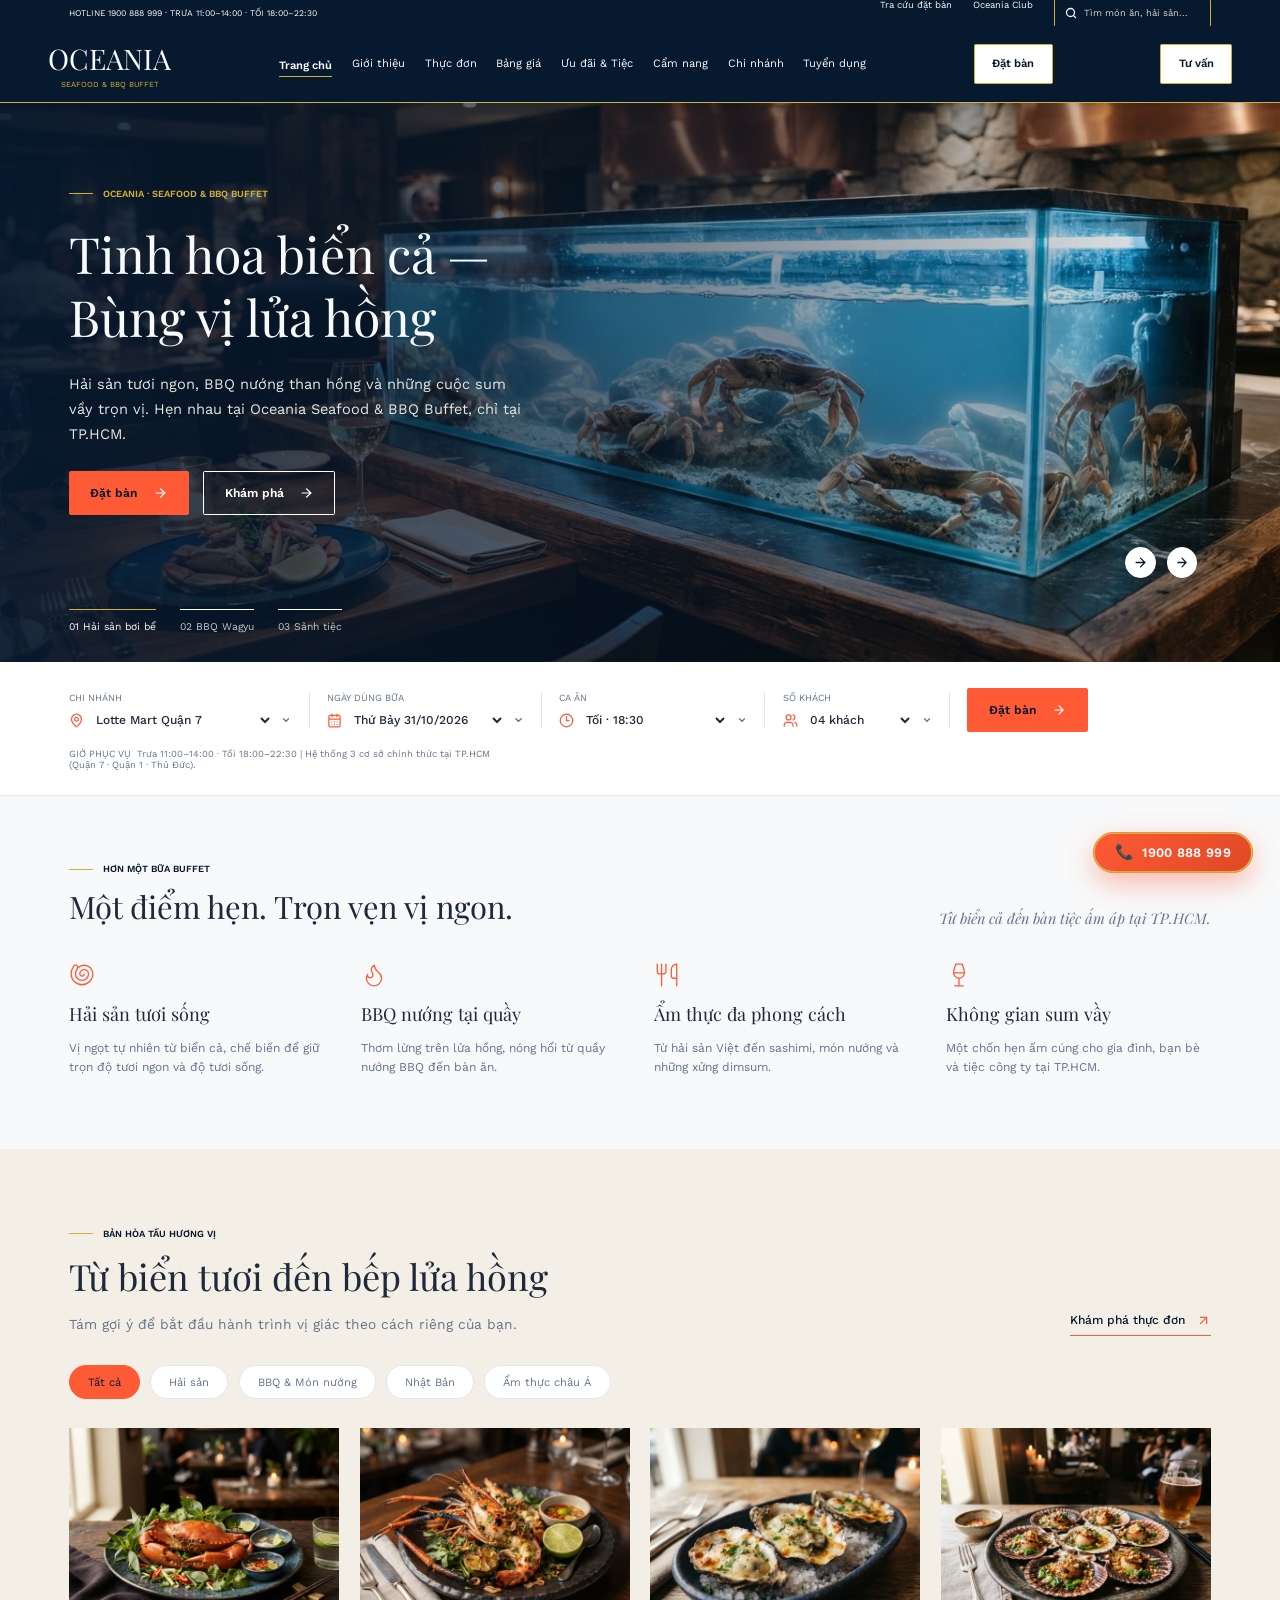
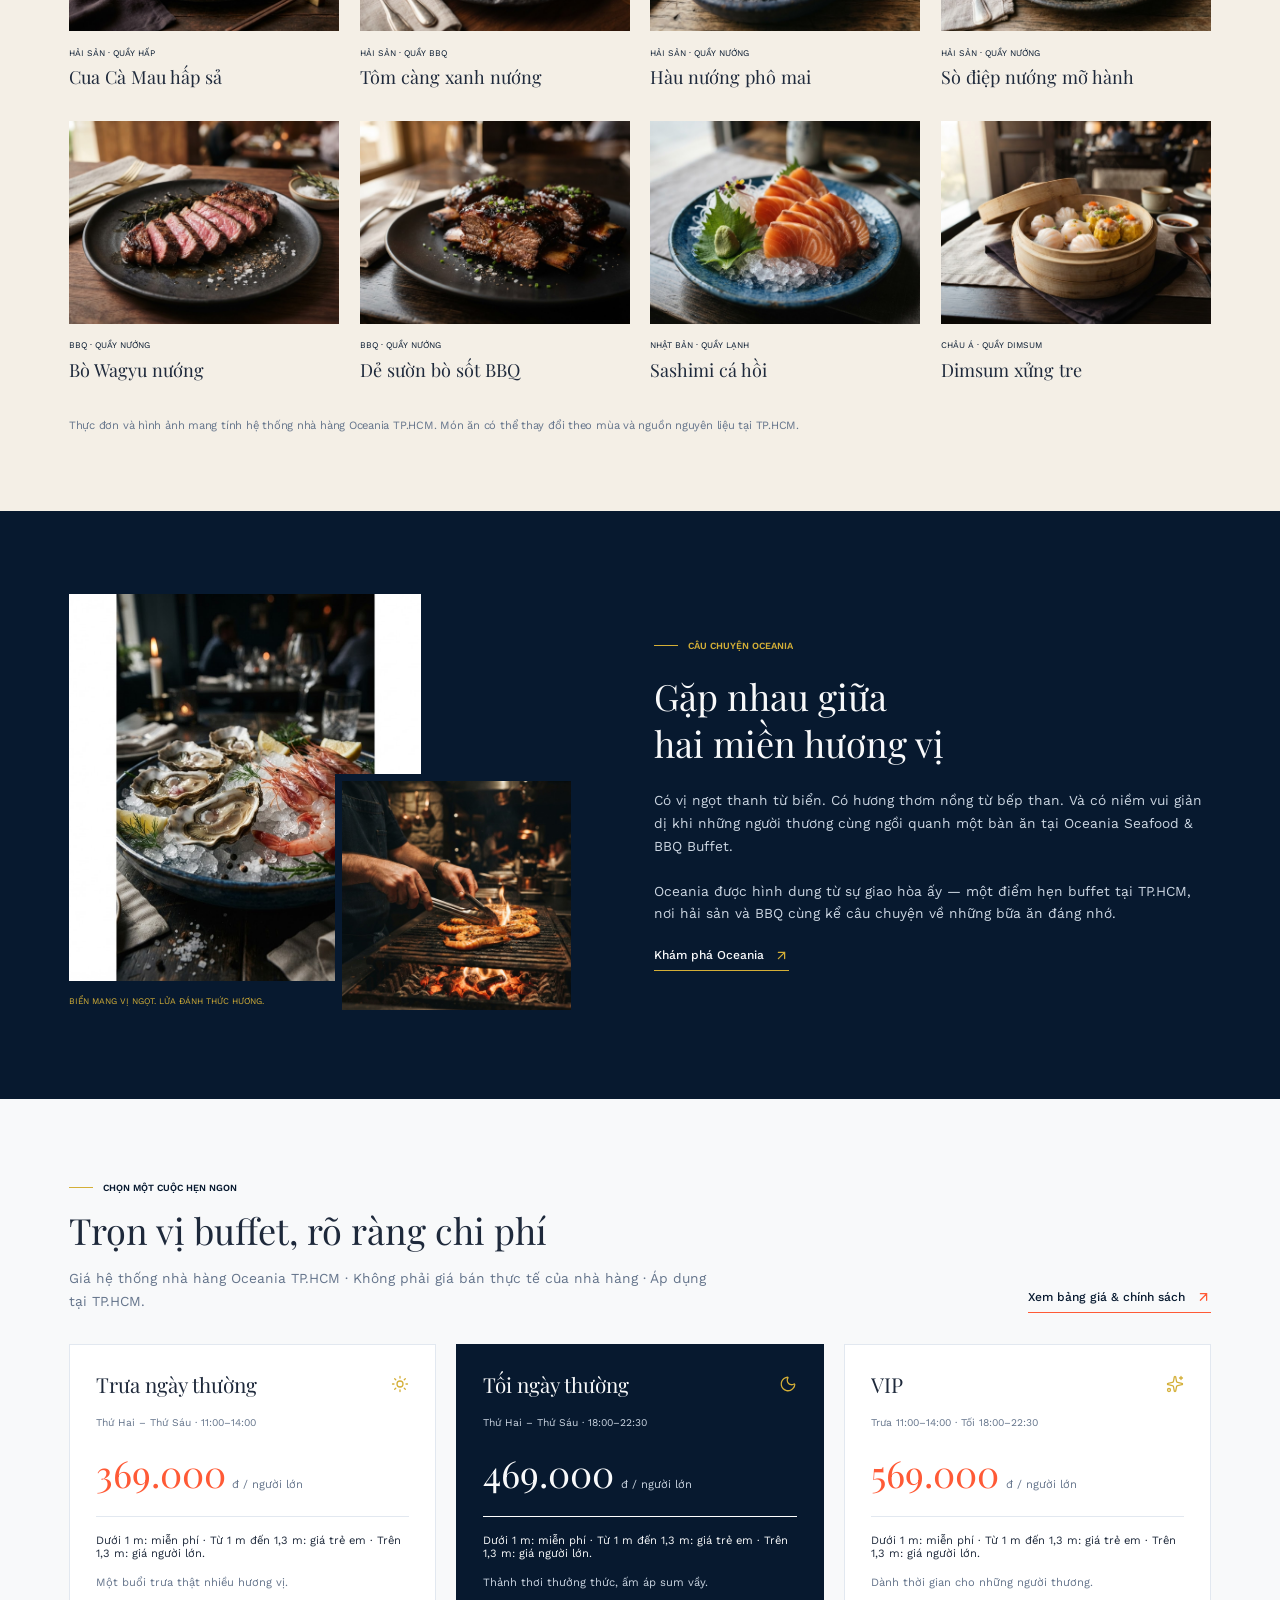
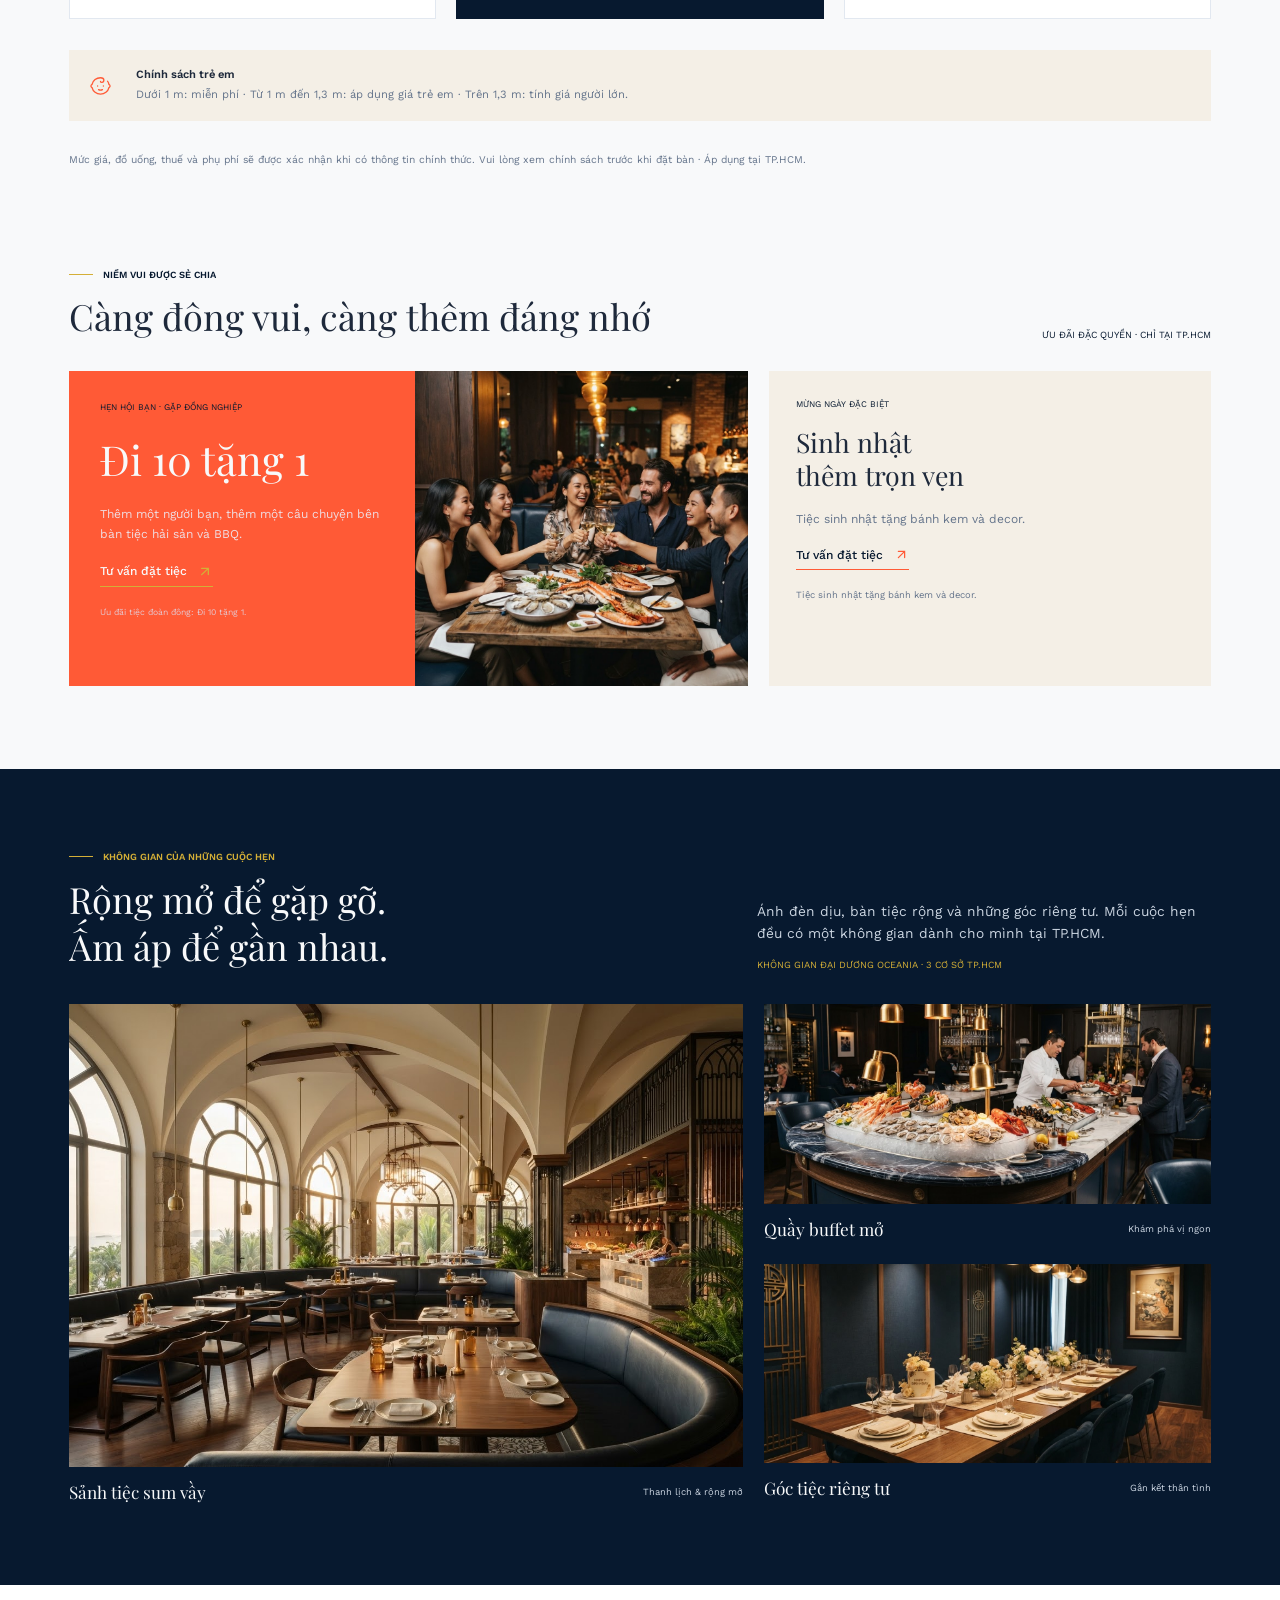
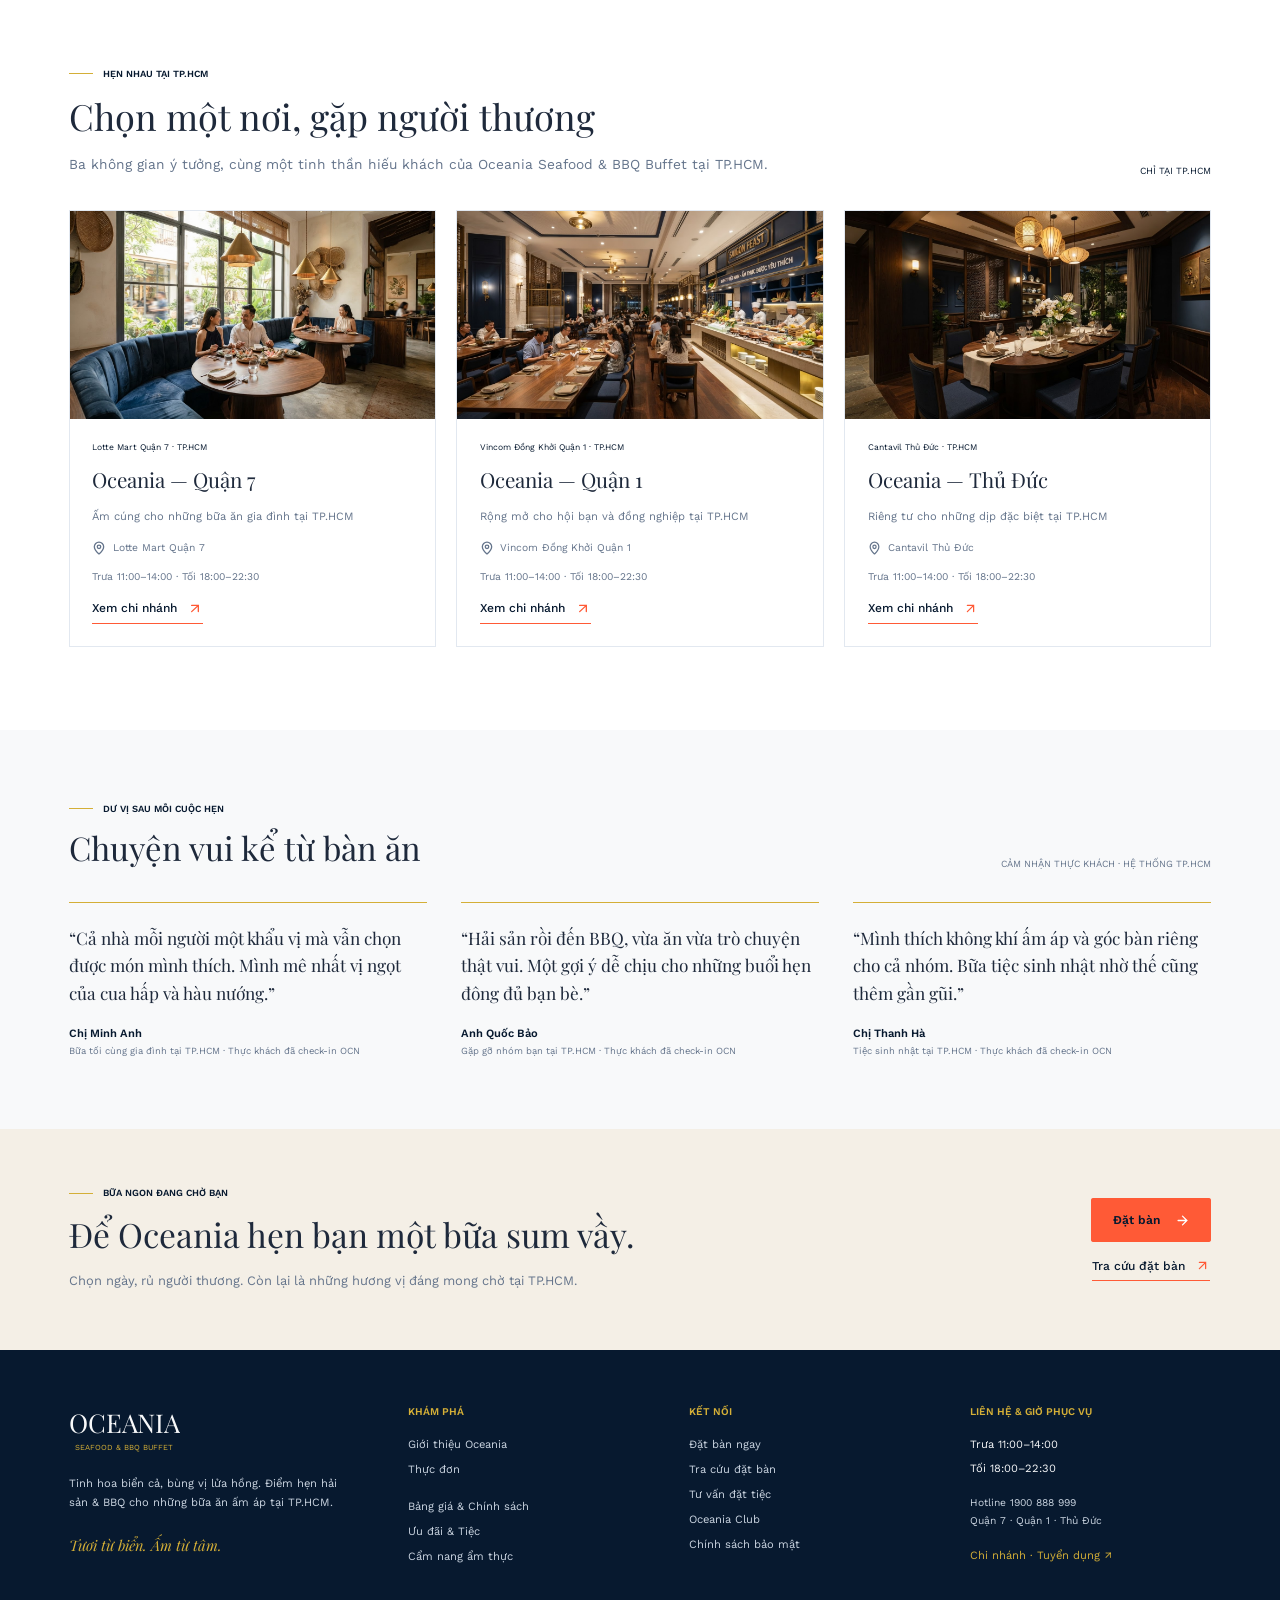
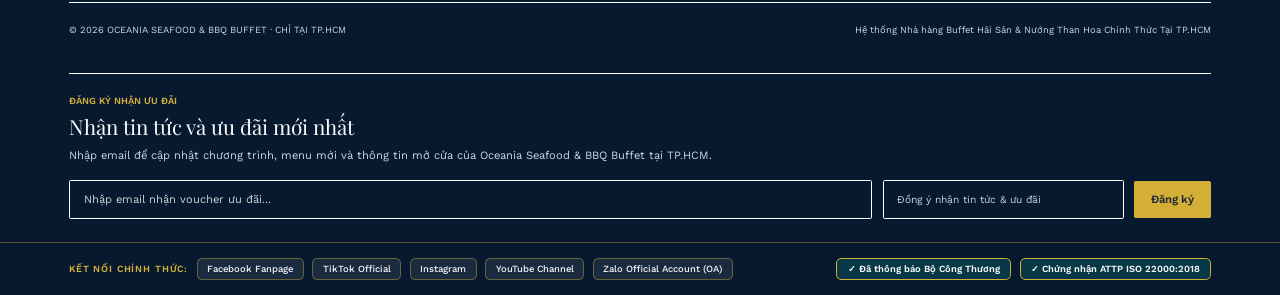
==== commit 0c1550b7: "Add files via upload" ====
--- a/index.html
+++ b/index.html
@@ -1,2736 +1,2770 @@
-<!DOCTYPE html>
-<html lang="vi">
-<head>
-  <meta charset="UTF-8" />
-  <meta name="viewport" content="width=device-width, initial-scale=1.0" />
-  <title>Oceania Seafood & BBQ Buffet — Tinh Hoa Biển Cả & Bùng Vị Lửa Hồng</title>
-  <link rel="stylesheet" href="assets/css/style.css" />
-</head>
-<body>
-  <!-- Global Search Autocomplete Drawer (Figma State S11) -->
-  <div id="oceania-search-drawer" class="oceania-search-drawer" aria-hidden="true">
-    <div class="bg-[var(--surface\/card,white)] border border-[var(--brand\/champagne,#d4af37)] border-solid content-stretch flex flex-col gap-[24px] items-start overflow-clip p-[32px] relative shrink-0 w-full" data-node-id="3375:38955" data-name="Tìm kiếm mở rộng">
-          <div class="content-stretch flex gap-[24px] items-end overflow-clip relative shrink-0 w-full" data-node-id="3375:38956" data-name="Tìm kiếm">
-            <div class="bg-[var(--surface\/card,white)] border border-[var(--border\/default,#e2e8f0)] border-solid content-stretch flex flex-[1_0_0] flex-col items-start min-h-[78px] min-w-px overflow-clip p-[14px] relative rounded-[2px]" data-node-id="3375:38957" data-name="Trường thông tin">
-              <div class="[word-break:break-word] font-['Work_Sans:Regular'] font-normal leading-[0] relative shrink-0 text-[#182d36] text-[0px] w-full" data-node-id="3375:38958">
-                <p class="leading-[1.65] mb-0 text-[#667076] text-[11px]">Tìm món ăn, quầy, nguyên liệu</p>
-                <p class="leading-[1.65] text-[15px]">cua</p>
-              </div>
-            </div>
-            <div class="content-stretch flex flex-col items-start overflow-clip relative shrink-0 w-[130px]" data-node-id="3375:38959" data-name="Xóa">
-              <div class="bg-[var(--surface\/card,white)] border border-[var(--border\/default,#e2e8f0)] border-solid content-stretch flex items-center justify-center min-h-[48px] overflow-clip px-[18px] py-[14px] relative rounded-[2px] shrink-0 w-full" data-node-id="3375:38960" data-name="Nút hành động">
-                <p class="[word-break:break-word] flex-[1_0_0] font-['Work_Sans:SemiBold'] font-semibold leading-[1.4] min-w-px relative text-[14px] text-[color:var(--brand\/ocean,#07192f)] text-center" data-node-id="3375:38961">
-                  Xóa
-                </p>
-              </div>
-            </div>
-            <div class="content-stretch flex flex-col items-start overflow-clip relative shrink-0 w-[130px]" data-node-id="3375:38962" data-name="Đóng">
-              <div class="bg-[var(--surface\/card,white)] border border-[var(--border\/default,#e2e8f0)] border-solid content-stretch flex items-center justify-center min-h-[48px] overflow-clip px-[18px] py-[14px] relative rounded-[2px] shrink-0 w-full" data-node-id="3375:38963" data-name="Nút hành động">
-                <a class="[word-break:break-word] block cursor-pointer flex-[1_0_0] font-['Work_Sans:SemiBold'] font-semibold leading-[0] min-w-px relative text-[14px] text-[color:var(--brand\/ocean,#07192f)] text-center" data-node-id="3375:38964">
-                  <p class="leading-[1.4]">Đóng ×</p>
-                </a>
-              </div>
-            </div>
-          </div>
-          <p class="[word-break:break-word] font-['Work_Sans:SemiBold'] font-semibold leading-[1.5] relative shrink-0 text-[11px] text-[color:var(--brand\/ocean,#07192f)] w-full" data-node-id="3375:38965">
-            GỢI Ý PHÙ HỢP VỚI “CUA”
-          </p>
-          <div class="content-stretch flex gap-[24px] items-start overflow-clip relative shrink-0 w-full" data-node-id="3375:38966" data-name="Gợi ý món ăn">
-            <div class="content-stretch flex flex-col items-start overflow-clip relative shrink-0 w-[350px]" data-node-id="3375:38967" data-name="Món phù hợp">
-              <div class="content-stretch flex flex-col gap-[14px] items-start overflow-clip relative shrink-0 w-full" data-node-id="3375:38968" data-name="Món ăn">
-                <div class="h-[230px] relative shrink-0 w-full" data-node-id="3375:38969" data-name="Ảnh minh họa">
-                  <img alt="" class="absolute inset-0 max-w-none object-cover pointer-events-none size-full" src="assets/figma/f1d84.png" />
-                </div>
-                <div class="[word-break:break-word] font-['Work_Sans:Regular'] font-normal leading-[0] relative shrink-0 text-[#8d1934] text-[0px] w-full" data-node-id="3375:38970">
-                  <p class="leading-[1.65] mb-0 text-[11px]">Hải sản · Hấp · Không cay</p>
-                  <p class="font-['Playfair_Display:Regular'] leading-[1.65] mb-0 text-[#182d36] text-[25px]">Cua Cà Mau hấp sả</p>
-                  <p class="leading-[1.65] text-[13px]">Xem chi tiết ↗</p>
-                </div>
-              </div>
-            </div>
-            <div class="content-stretch flex flex-[1_0_0] flex-col gap-[24px] items-start min-w-px overflow-clip relative" data-node-id="3375:38971" data-name="Gợi ý chủ đề">
-              <p class="[word-break:break-word] font-['Playfair_Display:Regular'] font-normal leading-[1.28] relative shrink-0 text-[28px] text-[color:var(--text\/primary,#1e293b)] w-full" data-node-id="3375:38972">
-                Khám phá thêm từ vị biển
-              </p>
-              <div class="content-start flex flex-wrap gap-[8px] items-start overflow-clip relative shrink-0 w-full" data-node-id="3375:38973" data-name="Bộ lọc">
-                <div class="bg-[var(--surface\/card,white)] border border-[var(--border\/default,#e2e8f0)] border-solid content-stretch flex items-start overflow-clip px-[15px] py-[12px] relative rounded-[100px] shrink-0" data-node-id="3375:38974" data-name="Lựa chọn">
-                  <p class="[word-break:break-word] font-['Work_Sans:Regular'] font-normal leading-[normal] relative shrink-0 text-[13px] text-[color:var(--text\/secondary,#64748b)] whitespace-nowrap" data-node-id="3375:38975">
-                    Hải sản
-                  </p>
-                </div>
-                <div class="bg-[var(--surface\/card,white)] border border-[var(--border\/default,#e2e8f0)] border-solid content-stretch flex items-start overflow-clip px-[15px] py-[12px] relative rounded-[100px] shrink-0" data-node-id="3375:38976" data-name="Lựa chọn">
-                  <p class="[word-break:break-word] font-['Work_Sans:Regular'] font-normal leading-[normal] relative shrink-0 text-[13px] text-[color:var(--text\/secondary,#64748b)] whitespace-nowrap" data-node-id="3375:38977">
-                    Quầy hấp
-                  </p>
-                </div>
-                <div class="bg-[var(--surface\/card,white)] border border-[var(--border\/default,#e2e8f0)] border-solid content-stretch flex items-start overflow-clip px-[15px] py-[12px] relative rounded-[100px] shrink-0" data-node-id="3375:38978" data-name="Lựa chọn">
-                  <p class="[word-break:break-word] font-['Work_Sans:Regular'] font-normal leading-[normal] relative shrink-0 text-[13px] text-[color:var(--text\/secondary,#64748b)] whitespace-nowrap" data-node-id="3375:38979">
-                    Không cay
-                  </p>
-                </div>
-              </div>
-              <div class="[word-break:break-word] font-['Work_Sans:Regular'] font-normal leading-[0] relative shrink-0 text-[15px] text-[color:var(--text\/secondary,#64748b)] w-full" data-node-id="3375:38980">
-                <p class="leading-[1.65] mb-0">Cua Cà Mau hấp sả · Quầy Hải sản</p>
-                <p class="leading-[1.65]">Cẩm nang: Vị ngọt nguyên bản từ cua hấp sả</p>
-              </div>
-              <div class="bg-[var(--surface\/card,white)] border border-[var(--border\/default,#e2e8f0)] border-solid content-stretch flex items-center justify-center min-h-[48px] overflow-clip px-[18px] py-[14px] relative rounded-[2px] shrink-0 w-full" data-node-id="3375:38981" data-name="Nút hành động">
-                <p class="[word-break:break-word] flex-[1_0_0] font-['Work_Sans:SemiBold'] font-semibold leading-[1.4] min-w-px relative text-[14px] text-[color:var(--brand\/ocean,#07192f)] text-center" data-node-id="3375:38982">
-                  Xem kết quả tìm kiếm
-                </p>
-              </div>
-              <div class="bg-[var(--surface\/sand,#f4efe6)] border-[var(--brand\/champagne,#d4af37)] border-l-2 border-solid content-stretch flex flex-col items-start overflow-clip p-[18px] relative shrink-0 w-full" data-node-id="3375:38983" data-name="Thông báo">
-                <p class="[word-break:break-word] font-['Work_Sans:Regular'] font-normal leading-[1.65] relative shrink-0 text-[13px] text-[color:var(--text\/secondary,#64748b)] w-full" data-node-id="3375:38984">
-                  Danh mục và hình ảnh hệ thống nhà hàng Oceania TP.HCM. Không có giá bán lẻ theo món.
-                </p>
-              </div>
-            </div>
-          </div>
-        </div>
-  </div>
-
-  <!-- Global Mobile Navigation Drawer (Figma State S22) -->
-  <div id="oceania-mobile-drawer" class="oceania-mobile-drawer" aria-hidden="true">
-    <div class="oceania-mobile-drawer-backdrop"></div>
-    <div class="oceania-mobile-drawer-panel">
-      <div class="bg-[var(--brand\/ocean,#07192f)] content-stretch flex flex-col gap-[20px] items-start overflow-clip p-[24px] relative shrink-0 w-full" data-node-id="3375:39491" data-name="Menu điều hướng mở">
-        <div class="[word-break:break-word] content-stretch flex items-start justify-between overflow-clip relative shrink-0 w-full" data-node-id="3375:39492" data-name="Tiêu đề menu">
-          <p class="flex-[1_0_0] font-['Work_Sans:SemiBold'] font-semibold leading-[1.5] min-w-px relative text-[11px] text-[color:var(--brand\/champagne,#d4af37)]" data-node-id="3375:39493">
-            KHÁM PHÁ OCEANIA
-          </p>
-          <p class="font-['Inter:Regular'] font-normal leading-[normal] not-italic relative shrink-0 text-[20px] text-[color:var(--surface\/pearl,#f8f9fa)] whitespace-nowrap" data-node-id="3375:39494">
-            ×
-          </p>
-        </div>
-        <div class="bg-[var(--surface\/card,white)] border border-[var(--border\/default,#e2e8f0)] border-solid content-stretch flex flex-col items-start min-h-[78px] overflow-clip p-[14px] relative rounded-[2px] shrink-0 w-full" data-node-id="3375:39495" data-name="Trường thông tin">
-          <div class="[word-break:break-word] font-['Work_Sans:Regular'] font-normal leading-[0] relative shrink-0 text-[#182d36] text-[0px] w-full" data-node-id="3375:39496">
-            <p class="leading-[1.65] mb-0 text-[#667076] text-[11px]">Tìm kiếm</p>
-            <p class="leading-[1.65] text-[15px]">Tìm món ăn, cẩm nang… ⌕</p>
-          </div>
-        </div>
-        <div class="[word-break:break-word] content-stretch flex flex-col font-normal items-start overflow-clip relative shrink-0 w-full whitespace-nowrap" data-node-id="3375:39497" data-name="Các mục chính">
-          <div class="border-[var(--surface\/card,white)] border-b border-solid content-stretch flex items-center justify-between min-h-[52px] overflow-clip relative shrink-0 w-full" data-node-id="3375:39498" data-name="Mục điều hướng">
-            <a class="block cursor-pointer font-['Work_Sans:Regular'] leading-[0] relative shrink-0 text-[17px] text-[color:var(--surface\/pearl,#f8f9fa)]" data-node-id="3375:39499">
-              <p class="leading-[normal]">Trang chủ</p>
-            </a>
-            <p class="font-['Inter:Regular'] leading-[normal] not-italic relative shrink-0 text-[18px] text-[color:var(--brand\/champagne,#d4af37)]" data-node-id="3375:39500">
-              ↗
-            </p>
-          </div>
-          <div class="border-[var(--surface\/card,white)] border-b border-solid content-stretch flex items-center justify-between min-h-[52px] overflow-clip relative shrink-0 w-full" data-node-id="3375:39501" data-name="Mục điều hướng">
-            <a class="block cursor-pointer font-['Work_Sans:Regular'] leading-[0] relative shrink-0 text-[17px] text-[color:var(--surface\/pearl,#f8f9fa)]" data-node-id="3375:39502">
-              <p class="leading-[normal]">Giới thiệu</p>
-            </a>
-            <p class="font-['Inter:Regular'] leading-[normal] not-italic relative shrink-0 text-[18px] text-[color:var(--brand\/champagne,#d4af37)]" data-node-id="3375:39503">
-              ↗
-            </p>
-          </div>
-          <div class="border-[var(--surface\/card,white)] border-b border-solid content-stretch flex items-center justify-between min-h-[52px] overflow-clip relative shrink-0 w-full" data-node-id="3375:39504" data-name="Mục điều hướng">
-            <a class="block cursor-pointer font-['Work_Sans:Regular'] leading-[0] relative shrink-0 text-[17px] text-[color:var(--surface\/pearl,#f8f9fa)]" data-node-id="3375:39505">
-              <p class="leading-[normal]">Thực đơn</p>
-            </a>
-            <p class="font-['Inter:Regular'] leading-[normal] not-italic relative shrink-0 text-[18px] text-[color:var(--brand\/champagne,#d4af37)]" data-node-id="3375:39506">
-              ↗
-            </p>
-          </div>
-          <div class="border-[var(--surface\/card,white)] border-b border-solid content-stretch flex items-center justify-between min-h-[52px] overflow-clip relative shrink-0 w-full" data-node-id="3375:39507" data-name="Mục điều hướng">
-            <a class="block cursor-pointer font-['Work_Sans:Regular'] leading-[0] relative shrink-0 text-[17px] text-[color:var(--surface\/pearl,#f8f9fa)]" data-node-id="3375:39508">
-              <p class="leading-[normal]">Bảng giá</p>
-            </a>
-            <p class="font-['Inter:Regular'] leading-[normal] not-italic relative shrink-0 text-[18px] text-[color:var(--brand\/champagne,#d4af37)]" data-node-id="3375:39509">
-              ↗
-            </p>
-          </div>
-          <div class="border-[var(--surface\/card,white)] border-b border-solid content-stretch flex items-center justify-between min-h-[52px] overflow-clip relative shrink-0 w-full" data-node-id="3375:39510" data-name="Mục điều hướng">
-            <a class="block cursor-pointer font-['Work_Sans:Regular'] leading-[0] relative shrink-0 text-[17px] text-[color:var(--surface\/pearl,#f8f9fa)]" data-node-id="3375:39511">
-              <p class="leading-[normal]">Ưu đãi &amp; Tiệc</p>
-            </a>
-            <p class="font-['Inter:Regular'] leading-[normal] not-italic relative shrink-0 text-[18px] text-[color:var(--brand\/champagne,#d4af37)]" data-node-id="3375:39512">
-              ↗
-            </p>
-          </div>
-          <div class="border-[var(--surface\/card,white)] border-b border-solid content-stretch flex items-center justify-between min-h-[52px] overflow-clip relative shrink-0 w-full" data-node-id="3375:39513" data-name="Mục điều hướng">
-            <a class="block cursor-pointer font-['Work_Sans:Regular'] leading-[0] relative shrink-0 text-[17px] text-[color:var(--surface\/pearl,#f8f9fa)]" data-node-id="3375:39514">
-              <p class="leading-[normal]">Cẩm nang</p>
-            </a>
-            <p class="font-['Inter:Regular'] leading-[normal] not-italic relative shrink-0 text-[18px] text-[color:var(--brand\/champagne,#d4af37)]" data-node-id="3375:39515">
-              ↗
-            </p>
-          </div>
-          <div class="border-[var(--surface\/card,white)] border-b border-solid content-stretch flex items-center justify-between min-h-[52px] overflow-clip relative shrink-0 w-full" data-node-id="3375:39516" data-name="Mục điều hướng">
-            <a class="block cursor-pointer font-['Work_Sans:Regular'] leading-[0] relative shrink-0 text-[17px] text-[color:var(--surface\/pearl,#f8f9fa)]" data-node-id="3375:39517">
-              <p class="leading-[normal]">Chi nhánh</p>
-            </a>
-            <p class="font-['Inter:Regular'] leading-[normal] not-italic relative shrink-0 text-[18px] text-[color:var(--brand\/champagne,#d4af37)]" data-node-id="3375:39518">
-              ↗
-            </p>
-          </div>
-        </div>
-        <div class="bg-[var(--surface\/card,white)] border border-[var(--border\/default,#e2e8f0)] border-solid content-stretch flex items-center justify-center min-h-[48px] overflow-clip px-[18px] py-[14px] relative rounded-[2px] shrink-0 w-full" data-node-id="3375:39519" data-name="Nút hành động">
-          <a class="[word-break:break-word] block cursor-pointer flex-[1_0_0] font-['Work_Sans:SemiBold'] font-semibold leading-[0] min-w-px relative text-[14px] text-[color:var(--brand\/ocean,#07192f)] text-center" data-node-id="3375:39520">
-            <p class="leading-[1.4]">Đặt bàn ngay</p>
-          </a>
-        </div>
-        <div class="content-stretch flex gap-[16px] items-start overflow-clip relative shrink-0 w-full" data-node-id="3375:39521" data-name="Liên kết bổ sung">
-          <div class="bg-[var(--surface\/card,white)] border border-[var(--border\/default,#e2e8f0)] border-solid content-stretch flex flex-[1_0_0] items-center justify-center min-h-[48px] min-w-px overflow-clip px-[18px] py-[14px] relative rounded-[2px]" data-node-id="3375:39522" data-name="Nút hành động">
-            <a class="[word-break:break-word] block cursor-pointer flex-[1_0_0] font-['Work_Sans:SemiBold'] font-semibold leading-[0] min-w-px relative text-[14px] text-[color:var(--brand\/ocean,#07192f)] text-center" data-node-id="3375:39523">
-              <p class="leading-[1.4]">Tra cứu đặt bàn</p>
-            </a>
-          </div>
-          <div class="bg-[var(--surface\/card,white)] border border-[var(--border\/default,#e2e8f0)] border-solid content-stretch flex flex-[1_0_0] items-center justify-center min-h-[48px] min-w-px overflow-clip px-[18px] py-[14px] relative rounded-[2px]" data-node-id="3375:39524" data-name="Nút hành động">
-            <a class="[word-break:break-word] block cursor-pointer flex-[1_0_0] font-['Work_Sans:SemiBold'] font-semibold leading-[0] min-w-px relative text-[14px] text-[color:var(--brand\/ocean,#07192f)] text-center" data-node-id="3375:39525">
-              <p class="leading-[1.4]">Oceania Club</p>
-            </a>
-          </div>
-        </div>
-        <p class="[word-break:break-word] font-['Work_Sans:Regular'] font-normal leading-[1.65] relative shrink-0 text-[#cbd5e1] text-[13px] w-full" data-node-id="3375:39526">
-          Hotline 1900 888 999 · TP.HCM
-        </p>
-      </div>
-    </div>
-  </div>
-
-  <!-- Desktop View (1440px Figma Frame) -->
-  <div class="oceania-desktop-view">
-    <div
-      class="bg-[var(--surface\/pearl,#f8f9fa)] content-stretch flex flex-col items-start relative size-full"
-      data-node-id="3346:3"
-      data-name="Oceania — Trang chủ"
-    >
-      <div class="bg-[var(--brand\/ocean,#07192f)] content-stretch flex flex-col items-start overflow-clip relative shrink-0 w-full" data-node-id="3346:4" data-name="Navigation">
-        <div class="bg-[var(--brand\/ocean,#07192f)] content-stretch flex h-[30px] items-center justify-between overflow-clip px-[80px] relative shrink-0 w-full" data-node-id="3346:5" data-name="Guest services">
-          <p class="[word-break:break-word] font-['Work_Sans:Regular'] font-normal leading-[normal] relative shrink-0 text-[10px] text-[color:var(--surface\/pearl,#f8f9fa)] whitespace-nowrap" data-node-id="3346:6">
-            HOTLINE 1900 888 999 · TRƯA 11:00–14:00 · TỐI 18:00–22:30
-          </p>
-          <div class="content-stretch flex gap-[24px] items-start overflow-clip relative shrink-0" data-node-id="3346:7" data-name="Secondary links">
-            <a class="[word-break:break-word] block cursor-pointer font-['Work_Sans:Regular'] font-normal leading-[0] relative shrink-0 text-[11px] text-[color:var(--surface\/pearl,#f8f9fa)] whitespace-nowrap" data-node-id="3346:8">
-              <p class="leading-[normal]">Tra cứu đặt bàn</p>
-            </a>
-            <a class="[word-break:break-word] block cursor-pointer font-['Work_Sans:Regular'] font-normal leading-[0] relative shrink-0 text-[11px] text-[color:var(--surface\/pearl,#f8f9fa)] whitespace-nowrap" data-node-id="3346:9">
-              <p class="leading-[normal]">Oceania Club</p>
-            </a>
-            <div class="bg-[var(--brand\/ocean,#07192f)] border border-[var(--brand\/champagne,#d4af37)] border-solid content-stretch flex gap-[8px] items-center overflow-clip px-[12px] py-[8px] relative rounded-[2px] shrink-0" data-node-id="3375:20" data-name="Search field">
-              <div class="relative shrink-0 size-[14px]" data-node-id="3346:419" data-name="search">
-                <img alt="" class="absolute block inset-0 max-w-none size-full" src="assets/figma/f5e0f.svg" />
-              </div>
-              <input type="text" class="oceania-header-search-input" placeholder="Tìm món ăn, hải sản..." aria-label="Tìm món ăn" />
-            </div>
-          </div>
-        </div>
-        <div class="border-[var(--brand\/champagne,#d4af37)] border-b border-solid content-stretch flex h-[90px] items-center justify-between overflow-clip px-[56px] relative shrink-0 w-full" data-node-id="3346:11" data-name="Main navigation">
-          <div class="[word-break:break-word] content-stretch flex flex-col font-normal gap-[4px] items-center leading-[normal] overflow-clip relative shrink-0 whitespace-nowrap" data-node-id="3346:12" data-name="Oceania wordmark">
-            <p class="font-['Playfair_Display:Regular'] relative shrink-0 text-[33px] text-[color:var(--surface\/pearl,#f8f9fa)]" data-node-id="3346:13">
-              OCEANIA
-            </p>
-            <p class="font-['Work_Sans:Regular'] relative shrink-0 text-[9px] text-[color:var(--brand\/champagne,#d4af37)]" data-node-id="3346:14">SEAFOOD &amp; BBQ BUFFET</p>
-          </div>
-          <div class="content-stretch flex gap-[23px] items-center overflow-clip relative shrink-0" data-node-id="3346:15" data-name="Page links">
-            <div class="border-[var(--brand\/champagne,#d4af37)] border-b border-solid content-stretch flex flex-col items-start overflow-clip pb-[8px] pt-[9px] relative shrink-0" data-node-id="3346:16" data-name="Navigation item">
-              <p class="[word-break:break-word] font-['Work_Sans:SemiBold'] font-semibold leading-[normal] relative shrink-0 text-[13px] text-[color:var(--surface\/pearl,#f8f9fa)] whitespace-nowrap" data-node-id="3346:17">
-                Trang chủ
-              </p>
-            </div>
-            <div class="border-[rgba(0,0,0,0)] border-b border-solid content-stretch flex flex-col items-start overflow-clip pb-[8px] pt-[9px] relative shrink-0" data-node-id="3346:18" data-name="Navigation item">
-              <a class="[word-break:break-word] block cursor-pointer font-['Work_Sans:Regular'] font-normal leading-[0] relative shrink-0 text-[13px] text-[color:var(--surface\/pearl,#f8f9fa)] whitespace-nowrap" data-node-id="3346:19">
-                <p class="leading-[normal]">Giới thiệu</p>
-              </a>
-            </div>
-            <div class="border-[rgba(0,0,0,0)] border-b border-solid content-stretch flex flex-col items-start overflow-clip pb-[8px] pt-[9px] relative shrink-0" data-node-id="3346:20" data-name="Navigation item">
-              <a class="[word-break:break-word] block cursor-pointer font-['Work_Sans:Regular'] font-normal leading-[0] relative shrink-0 text-[13px] text-[color:var(--surface\/pearl,#f8f9fa)] whitespace-nowrap" data-node-id="3346:21">
-                <p class="leading-[normal]">Thực đơn</p>
-              </a>
-            </div>
-            <div class="border-[rgba(0,0,0,0)] border-b border-solid content-stretch flex flex-col items-start overflow-clip pb-[8px] pt-[9px] relative shrink-0" data-node-id="3346:22" data-name="Navigation item">
-              <a class="[word-break:break-word] block cursor-pointer font-['Work_Sans:Regular'] font-normal leading-[0] relative shrink-0 text-[13px] text-[color:var(--surface\/pearl,#f8f9fa)] whitespace-nowrap" data-node-id="3346:23">
-                <p class="leading-[normal]">Bảng giá</p>
-              </a>
-            </div>
-            <div class="border-[rgba(0,0,0,0)] border-b border-solid content-stretch flex flex-col items-start overflow-clip pb-[8px] pt-[9px] relative shrink-0" data-node-id="3346:24" data-name="Navigation item">
-              <a class="[word-break:break-word] block cursor-pointer font-['Work_Sans:Regular'] font-normal leading-[0] relative shrink-0 text-[13px] text-[color:var(--surface\/pearl,#f8f9fa)] whitespace-nowrap" data-node-id="3346:25">
-                <p class="leading-[normal]">Ưu đãi &amp; Tiệc</p>
-              </a>
-            </div>
-            <div class="border-[rgba(0,0,0,0)] border-b border-solid content-stretch flex flex-col items-start overflow-clip pb-[8px] pt-[9px] relative shrink-0" data-node-id="3346:26" data-name="Navigation item">
-              <a class="[word-break:break-word] block cursor-pointer font-['Work_Sans:Regular'] font-normal leading-[0] relative shrink-0 text-[13px] text-[color:var(--surface\/pearl,#f8f9fa)] whitespace-nowrap" data-node-id="3346:27">
-                <p class="leading-[normal]">Cẩm nang</p>
-              </a>
-            </div>
-            <div class="border-[rgba(0,0,0,0)] border-b border-solid content-stretch flex flex-col items-start overflow-clip pb-[8px] pt-[9px] relative shrink-0" data-node-id="3346:28" data-name="Navigation item">
-              <a class="[word-break:break-word] block cursor-pointer font-['Work_Sans:Regular'] font-normal leading-[0] relative shrink-0 text-[13px] text-[color:var(--surface\/pearl,#f8f9fa)] whitespace-nowrap" data-node-id="3346:29">
-                <p class="leading-[normal]">Chi nhánh</p>
-              </a>
-            </div>
-            <a class="border-[rgba(0,0,0,0)] border-b border-solid content-stretch cursor-pointer flex flex-col items-start overflow-clip pb-[8px] pt-[9px] relative shrink-0" data-node-id="3511:2" data-name="Tuyển dụng">
-              <div class="[word-break:break-word] font-['Work_Sans:Regular'] font-normal leading-[0] relative shrink-0 text-[13px] text-[color:var(--surface\/pearl,#f8f9fa)] text-left whitespace-nowrap" data-node-id="3511:3">
-                <p class="leading-[normal]">Tuyển dụng</p>
-              </div>
-            </a>
-          </div>
-          <div class="bg-[var(--surface\/card,white)] border border-[var(--brand\/champagne,#d4af37)] border-solid content-stretch flex items-start overflow-clip px-[20px] py-[14px] relative rounded-[2px] shrink-0" data-node-id="3346:30" data-name="Booking action">
-            <a class="[word-break:break-word] block cursor-pointer font-['Work_Sans:SemiBold'] font-semibold leading-[0] relative shrink-0 text-[13px] text-[color:var(--brand\/ocean,#07192f)] whitespace-nowrap" data-node-id="3346:31">
-              <p class="leading-[normal]">Đặt bàn</p>
-            </a>
-          </div>
-          <div class="bg-[var(--surface\/card,white)] border border-[var(--brand\/champagne,#d4af37)] border-solid content-stretch flex items-start overflow-clip px-[20px] py-[14px] relative rounded-[2px] shrink-0" data-node-id="3375:22" data-name="Consultation action">
-            <p class="[word-break:break-word] font-['Work_Sans:SemiBold'] font-semibold leading-[normal] relative shrink-0 text-[13px] text-[color:var(--brand\/ocean,#07192f)] whitespace-nowrap" data-node-id="3375:23">
-              Tư vấn
-            </p>
-          </div>
-        </div>
-      </div>
-      <div class="content-stretch flex flex-col items-start overflow-clip relative shrink-0 w-full" data-node-id="3346:32" data-name="Welcome and quick booking">
-        <div class="bg-[var(--brand\/ocean,#07192f)] content-stretch flex flex-col gap-[28px] h-[650px] items-start overflow-clip pb-[35px] pt-[99px] px-[80px] relative shrink-0 w-full" data-node-id="3346:33" data-name="Ocean to fire hero">
-          <div class="absolute h-[650px] left-0 top-0 w-[1440px]" data-node-id="3346:34" data-name="Banner 1 · Hải sản bơi bể">
-            <img alt="" class="absolute inset-0 max-w-none object-cover pointer-events-none size-full" src="assets/figma/349d8.png" />
-          </div>
-          <div class="absolute bg-gradient-to-r from-[rgba(7,25,47,0.93)] h-[650px] left-0 to-[rgba(7,25,47,0.06)] top-0 via-[55%] via-[rgba(7,25,47,0.5)] w-[1440px]" data-node-id="3346:35" data-name="Reading scrim"></div>
-          <div class="content-stretch flex gap-[12px] items-center overflow-clip relative shrink-0" data-node-id="3346:36" data-name="Section label">
-            <div class="bg-[var(--brand\/champagne,#d4af37)] h-px relative shrink-0 w-[28px]" data-node-id="3346:37" data-name="Accent rule"></div>
-            <p class="[word-break:break-word] font-['Work_Sans:SemiBold'] font-semibold leading-[normal] relative shrink-0 text-[11px] text-[color:var(--brand\/champagne,#d4af37)] uppercase whitespace-nowrap" data-node-id="3346:38">Oceania · Seafood &amp; BBQ Buffet</p>
-          </div>
-          <div class="[word-break:break-word] font-['Playfair_Display:Regular'] font-normal leading-[0] relative shrink-0 text-[58px] text-[color:var(--surface\/pearl,#f8f9fa)] w-[780px]" data-node-id="3346:39">
-            <p class="leading-[1.25] mb-0">Tinh hoa biển cả —</p>
-            <p class="leading-[1.25]">Bùng vị lửa hồng</p>
-          </div>
-          <p class="[word-break:break-word] font-['Work_Sans:Regular'] font-normal leading-[1.7] relative shrink-0 text-[#e4e6e2] text-[17px] w-[530px]" data-node-id="3346:40">Hải sản tươi ngon, BBQ nướng than hồng và những cuộc sum vầy trọn vị. Hẹn nhau tại Oceania Seafood &amp; BBQ Buffet, chỉ tại TP.HCM.</p>
-          <div class="content-stretch flex gap-[16px] items-start overflow-clip relative shrink-0" data-node-id="3346:41" data-name="Hero actions">
-            <div class="bg-[var(--brand\/coral,#ff5a36)] border border-[var(--brand\/coral,#ff5a36)] border-solid content-stretch flex gap-[18px] items-center overflow-clip px-[24px] py-[16px] relative rounded-[2px] shrink-0" data-node-id="3346:42" data-name="Action">
-              <a class="[word-break:break-word] block cursor-pointer font-['Work_Sans:SemiBold'] font-semibold leading-[0] relative shrink-0 text-[14px] text-[color:var(--brand\/ocean,#07192f)] whitespace-nowrap" data-node-id="3346:43">
-                <p class="leading-[normal]">Đặt bàn</p>
-              </a>
-              <div class="relative shrink-0 size-[17px]" data-node-id="3346:422" data-name="arrow-right">
-                <img alt="" class="absolute block inset-0 max-w-none size-full" src="assets/figma/b1272.svg" />
-              </div>
-            </div>
-            <div class="bg-[rgba(0,0,0,0)] border border-[var(--surface\/card,white)] border-solid content-stretch flex gap-[18px] items-center overflow-clip px-[24px] py-[16px] relative rounded-[2px] shrink-0" data-node-id="3346:45" data-name="Action">
-              <p class="[word-break:break-word] font-['Work_Sans:SemiBold'] font-semibold leading-[normal] relative shrink-0 text-[14px] text-[color:var(--surface\/card,white)] whitespace-nowrap" data-node-id="3346:46">
-                Khám phá
-              </p>
-              <div class="relative shrink-0 size-[17px]" data-node-id="3346:425" data-name="arrow-right">
-                <img alt="" class="absolute block inset-0 max-w-none size-full" src="assets/figma/b1272.svg" />
-              </div>
-            </div>
-          </div>
-          <div class="absolute bottom-[34px] content-stretch flex gap-[28px] items-center left-[80px] overflow-clip" data-node-id="3346:48" data-name="Slide topics">
-            <div class="border-[var(--brand\/champagne,#d4af37)] border-solid border-t-2 content-stretch flex items-start overflow-clip pt-[12px] relative shrink-0" data-node-id="3346:49" data-name="Slide topic">
-              <button class="[word-break:break-word] block cursor-pointer font-['Work_Sans:Regular'] font-normal leading-[0] relative shrink-0 text-[12px] text-[color:var(--surface\/pearl,#f8f9fa)] text-left whitespace-nowrap" data-node-id="3346:50">
-                <p class="leading-[normal]">01 Hải sản bơi bể</p>
-              </button>
-            </div>
-            <div class="border-[var(--surface\/card,white)] border-solid border-t content-stretch flex items-start overflow-clip pt-[12px] relative shrink-0" data-node-id="3346:51" data-name="Slide topic">
-              <button class="[word-break:break-word] block cursor-pointer font-['Work_Sans:Regular'] font-normal leading-[0] relative shrink-0 text-[#c3c9c8] text-[12px] text-left whitespace-nowrap" data-node-id="3346:52">
-                <p class="leading-[normal]">02 BBQ Wagyu</p>
-              </button>
-            </div>
-            <div class="border-[var(--surface\/card,white)] border-solid border-t content-stretch flex items-start overflow-clip pt-[12px] relative shrink-0" data-node-id="3346:53" data-name="Slide topic">
-              <button class="[word-break:break-word] block cursor-pointer font-['Work_Sans:Regular'] font-normal leading-[0] relative shrink-0 text-[#c3c9c8] text-[12px] text-left whitespace-nowrap" data-node-id="3346:54">
-                <p class="leading-[normal]">03 Sảnh tiệc</p>
-              </button>
-            </div>
-          </div>
-          <div class="absolute bottom-[98px] content-stretch cursor-pointer flex gap-[12px] items-center overflow-clip right-[96px]" data-node-id="3375:24" data-name="Hero navigation">
-            <button class="bg-[var(--surface\/card,white)] border border-[var(--surface\/card,white)] border-solid content-stretch flex flex-col items-center justify-center overflow-clip relative rounded-[18px] shrink-0 size-[36px]" data-node-id="3375:25" data-name="Previous">
-              <div class="relative shrink-0 size-[17px]" data-node-id="3375:26" data-name="arrow-left">
-                <img alt="" class="absolute block inset-0 max-w-none size-full" src="assets/figma/ca34d.svg" />
-              </div>
-            </button>
-            <button class="bg-[var(--surface\/card,white)] border border-[var(--surface\/card,white)] border-solid content-stretch flex flex-col items-center justify-center overflow-clip relative rounded-[18px] shrink-0 size-[36px]" data-node-id="3375:28" data-name="Next">
-              <div class="relative shrink-0 size-[17px]" data-node-id="3375:29" data-name="arrow-right">
-                <img alt="" class="absolute block inset-0 max-w-none size-full" src="assets/figma/ca34d.svg" />
-              </div>
-            </button>
-          </div>
-        </div>
-        <div class="bg-[var(--surface\/card,white)] border-[var(--border\/default,#e2e8f0)] border-b border-solid content-stretch flex flex-col gap-[18px] items-start overflow-clip px-[80px] py-[30px] relative shrink-0 w-full" data-node-id="3346:55" data-name="Quick booking">
-          <div class="content-stretch flex gap-[20px] items-center overflow-clip relative shrink-0 w-full" data-node-id="3346:56" data-name="Booking fields">
-            <div class="border-[var(--border\/default,#e2e8f0)] border-r border-solid content-stretch flex flex-col gap-[11px] items-start overflow-clip pr-[20px] relative shrink-0 w-[280px]" data-node-id="3346:57" data-name="Booking field">
-              <a class="[word-break:break-word] block cursor-pointer font-['Work_Sans:Regular'] font-normal leading-[0] relative shrink-0 text-[11px] text-[color:var(--text\/secondary,#64748b)] uppercase whitespace-nowrap" data-node-id="3346:58">
-                <p class="leading-[normal]">Chi nhánh</p>
-              </a>
-              <div class="content-stretch flex gap-[10px] items-center overflow-clip relative shrink-0 w-full" data-node-id="3346:59" data-name="Selected value">
-                <div class="relative shrink-0 size-[18px]" data-node-id="3346:428" data-name="map-pin">
-                  <img alt="" class="absolute block inset-0 max-w-none size-full" src="assets/figma/b9cd4.svg" />
-                </div>
-                <select id="quick-branch" class="oceania-quick-select" aria-label="Chọn chi nhánh"><option value="Lotte Mart Q7">Lotte Mart Quận 7</option><option value="Vincom Đồng Khởi Q1">Vincom Đồng Khởi Quận 1</option><option value="Cantavil Thủ Đức">Cantavil Thủ Đức</option></select>
-                <div class="relative shrink-0 size-[12px]" data-node-id="3346:431" data-name="chevron-down">
-                  <img alt="" class="absolute block inset-0 max-w-none size-full" src="assets/figma/72774.svg" />
-                </div>
-              </div>
-            </div>
-            <div class="border-[var(--border\/default,#e2e8f0)] border-r border-solid content-stretch flex flex-col gap-[11px] items-start overflow-clip pr-[20px] relative shrink-0 w-[250px]" data-node-id="3346:63" data-name="Booking field">
-              <p class="[word-break:break-word] font-['Work_Sans:Regular'] font-normal leading-[normal] relative shrink-0 text-[11px] text-[color:var(--text\/secondary,#64748b)] uppercase whitespace-nowrap" data-node-id="3346:64">
-                Ngày dùng bữa
-              </p>
-              <div class="content-stretch flex gap-[10px] items-center overflow-clip relative shrink-0 w-full" data-node-id="3346:65" data-name="Selected value">
-                <div class="relative shrink-0 size-[18px]" data-node-id="3346:434" data-name="calendar-days">
-                  <img alt="" class="absolute block inset-0 max-w-none size-full" src="assets/figma/82372.svg" />
-                </div>
-                <select id="quick-date" class="oceania-quick-select" aria-label="Ngày dùng bữa"><option value="Thứ Bảy, 31/10/2026">Thứ Bảy 31/10/2026</option><option value="Chủ Nhật, 01/11/2026">Chủ Nhật 01/11/2026</option><option value="Thứ Sáu, 30/10/2026">Thứ Sáu 30/10/2026</option></select>
-                <div class="relative shrink-0 size-[12px]" data-node-id="3346:437" data-name="chevron-down">
-                  <img alt="" class="absolute block inset-0 max-w-none size-full" src="assets/figma/72774.svg" />
-                </div>
-              </div>
-            </div>
-            <div class="border-[var(--border\/default,#e2e8f0)] border-r border-solid content-stretch flex flex-col gap-[11px] items-start overflow-clip pr-[20px] relative shrink-0 w-[240px]" data-node-id="3346:69" data-name="Booking field">
-              <p class="[word-break:break-word] font-['Work_Sans:Regular'] font-normal leading-[normal] relative shrink-0 text-[11px] text-[color:var(--text\/secondary,#64748b)] uppercase whitespace-nowrap" data-node-id="3346:70">
-                Ca ăn
-              </p>
-              <div class="content-stretch flex gap-[10px] items-center overflow-clip relative shrink-0 w-full" data-node-id="3346:71" data-name="Selected value">
-                <div class="relative shrink-0 size-[18px]" data-node-id="3346:440" data-name="clock-3">
-                  <img alt="" class="absolute block inset-0 max-w-none size-full" src="assets/figma/78417.svg" />
-                </div>
-                <select id="quick-shift" class="oceania-quick-select" aria-label="Ca ăn"><option value="Tối · 18:30">Tối · 18:30</option><option value="Tối · 19:00">Tối · 19:00</option><option value="Trưa · 11:30">Trưa · 11:30</option><option value="Trưa · 12:30">Trưa · 12:30</option></select>
-                <div class="relative shrink-0 size-[12px]" data-node-id="3346:443" data-name="chevron-down">
-                  <img alt="" class="absolute block inset-0 max-w-none size-full" src="assets/figma/72774.svg" />
-                </div>
-              </div>
-            </div>
-            <div class="border-[var(--border\/default,#e2e8f0)] border-r border-solid content-stretch flex flex-col gap-[11px] items-start overflow-clip pr-[20px] relative shrink-0 w-[195px]" data-node-id="3346:75" data-name="Booking field">
-              <p class="[word-break:break-word] font-['Work_Sans:Regular'] font-normal leading-[normal] relative shrink-0 text-[11px] text-[color:var(--text\/secondary,#64748b)] uppercase whitespace-nowrap" data-node-id="3346:76">
-                Số khách
-              </p>
-              <div class="content-stretch flex gap-[10px] items-center overflow-clip relative shrink-0 w-full" data-node-id="3346:77" data-name="Selected value">
-                <div class="relative shrink-0 size-[18px]" data-node-id="3346:446" data-name="users">
-                  <img alt="" class="absolute block inset-0 max-w-none size-full" src="assets/figma/54a35.svg" />
-                </div>
-                <select id="quick-guests" class="oceania-quick-select" aria-label="Số khách"><option value="4">04 khách</option><option value="2">02 khách</option><option value="6">06 khách</option><option value="8">08 khách</option><option value="10">10 khách (Đi 10 tặng 1)</option></select>
-                <div class="relative shrink-0 size-[12px]" data-node-id="3346:449" data-name="chevron-down">
-                  <img alt="" class="absolute block inset-0 max-w-none size-full" src="assets/figma/72774.svg" />
-                </div>
-              </div>
-            </div>
-            <div class="bg-[var(--brand\/coral,#ff5a36)] border border-[var(--brand\/coral,#ff5a36)] border-solid content-stretch flex gap-[18px] items-center overflow-clip px-[24px] py-[16px] relative rounded-[2px] shrink-0" data-node-id="3346:81" data-name="Action">
-              <a class="[word-break:break-word] block cursor-pointer font-['Work_Sans:SemiBold'] font-semibold leading-[0] relative shrink-0 text-[14px] text-[color:var(--brand\/ocean,#07192f)] whitespace-nowrap" data-node-id="3346:82">
-                <p class="leading-[normal]">Đặt bàn</p>
-              </a>
-              <div class="relative shrink-0 size-[17px]" data-node-id="3346:452" data-name="arrow-right">
-                <img alt="" class="absolute block inset-0 max-w-none size-full" src="assets/figma/b1272.svg" />
-              </div>
-            </div>
-          </div>
-          <p class="[word-break:break-word] font-['Work_Sans:Regular'] font-normal leading-[normal] relative shrink-0 text-[11px] text-[color:var(--text\/secondary,#64748b)] w-[519px] whitespace-pre-wrap" data-node-id="3346:84">GIỜ PHỤC VỤ  Trưa 11:00–14:00 · Tối 18:00–22:30 | Hệ thống 3 cơ sở chính thức tại TP.HCM (Quận 7 · Quận 1 · Thủ Đức).</p>
-        </div>
-      </div>
-      <div class="content-stretch flex flex-col gap-[40px] items-start overflow-clip pb-[82px] pt-[78px] px-[80px] relative shrink-0 w-full" data-node-id="3346:85" data-name="The Oceania experience">
-        <div class="content-stretch flex items-end justify-between overflow-clip relative shrink-0 w-full" data-node-id="3346:86" data-name="Section introduction">
-          <div class="content-stretch flex flex-col gap-[15px] items-start overflow-clip relative shrink-0 w-[750px]" data-node-id="3346:87" data-name="Heading group">
-            <div class="content-stretch flex gap-[12px] items-center overflow-clip relative shrink-0" data-node-id="3346:88" data-name="Section label">
-              <div class="bg-[var(--brand\/champagne,#d4af37)] h-px relative shrink-0 w-[28px]" data-node-id="3346:89" data-name="Accent rule"></div>
-              <p class="[word-break:break-word] font-['Work_Sans:SemiBold'] font-semibold leading-[normal] relative shrink-0 text-[11px] text-[color:var(--brand\/ocean,#07192f)] uppercase whitespace-nowrap" data-node-id="3346:90">
-                Hơn một bữa buffet
-              </p>
-            </div>
-            <p class="[word-break:break-word] font-['Playfair_Display:Regular'] font-normal leading-[1.3] min-w-full relative shrink-0 text-[36px] text-[color:var(--text\/primary,#1e293b)] w-[min-content]" data-node-id="3346:91">
-              Một điểm hẹn. Trọn vẹn vị ngon.
-            </p>
-          </div>
-          <p class="[word-break:break-word] font-['Playfair_Display:Italic'] font-normal italic leading-[normal] relative shrink-0 text-[17px] text-[color:var(--text\/secondary,#64748b)] whitespace-nowrap" data-node-id="3346:92">
-            Từ biển cả đến bàn tiệc ấm áp tại TP.HCM.
-          </p>
-        </div>
-        <div class="content-stretch flex gap-[32px] items-start overflow-clip relative shrink-0 w-full" data-node-id="3346:93" data-name="Differentiators">
-          <div class="content-stretch flex flex-[1_0_0] flex-col gap-[15px] items-start min-w-px overflow-clip pr-[10px] relative" data-node-id="3346:94" data-name="Experience pillar">
-            <div class="relative shrink-0 size-[30px]" data-node-id="3346:455" data-name="shell">
-              <img alt="" class="absolute block inset-0 max-w-none size-full" src="assets/figma/ed4bb.svg" />
-            </div>
-            <p class="[word-break:break-word] font-['Playfair_Display:Regular'] font-normal leading-[normal] min-w-full relative shrink-0 text-[21px] text-[color:var(--text\/primary,#1e293b)] w-[min-content]" data-node-id="3346:96">
-              Hải sản tươi sống
-            </p>
-            <p class="[word-break:break-word] font-['Work_Sans:Regular'] font-normal leading-[1.65] min-w-full relative shrink-0 text-[14px] text-[color:var(--text\/secondary,#64748b)] w-[min-content]" data-node-id="3346:97">
-              Vị ngọt tự nhiên từ biển cả, chế biến để giữ trọn độ tươi ngon và độ tươi sống.
-            </p>
-          </div>
-          <div class="content-stretch flex flex-[1_0_0] flex-col gap-[15px] items-start min-w-px overflow-clip pr-[10px] relative" data-node-id="3346:98" data-name="Experience pillar">
-            <div class="relative shrink-0 size-[30px]" data-node-id="3346:458" data-name="flame">
-              <img alt="" class="absolute block inset-0 max-w-none size-full" src="assets/figma/f29a1.svg" />
-            </div>
-            <p class="[word-break:break-word] font-['Playfair_Display:Regular'] font-normal leading-[normal] min-w-full relative shrink-0 text-[21px] text-[color:var(--text\/primary,#1e293b)] w-[min-content]" data-node-id="3346:100">
-              BBQ nướng tại quầy
-            </p>
-            <p class="[word-break:break-word] font-['Work_Sans:Regular'] font-normal leading-[1.65] min-w-full relative shrink-0 text-[14px] text-[color:var(--text\/secondary,#64748b)] w-[min-content]" data-node-id="3346:101">
-              Thơm lừng trên lửa hồng, nóng hổi từ quầy nướng BBQ đến bàn ăn.
-            </p>
-          </div>
-          <div class="content-stretch flex flex-[1_0_0] flex-col gap-[15px] items-start min-w-px overflow-clip pr-[10px] relative" data-node-id="3346:102" data-name="Experience pillar">
-            <div class="relative shrink-0 size-[30px]" data-node-id="3346:461" data-name="utensils">
-              <img alt="" class="absolute block inset-0 max-w-none size-full" src="assets/figma/23e95.svg" />
-            </div>
-            <p class="[word-break:break-word] font-['Playfair_Display:Regular'] font-normal leading-[normal] min-w-full relative shrink-0 text-[21px] text-[color:var(--text\/primary,#1e293b)] w-[min-content]" data-node-id="3346:104">
-              Ẩm thực đa phong cách
-            </p>
-            <p class="[word-break:break-word] font-['Work_Sans:Regular'] font-normal leading-[1.65] min-w-full relative shrink-0 text-[14px] text-[color:var(--text\/secondary,#64748b)] w-[min-content]" data-node-id="3346:105">
-              Từ hải sản Việt đến sashimi, món nướng và những xửng dimsum.
-            </p>
-          </div>
-          <div class="content-stretch flex flex-[1_0_0] flex-col gap-[15px] items-start min-w-px overflow-clip pr-[10px] relative" data-node-id="3346:106" data-name="Experience pillar">
-            <div class="relative shrink-0 size-[30px]" data-node-id="3346:464" data-name="wine">
-              <img alt="" class="absolute block inset-0 max-w-none size-full" src="assets/figma/9c200.svg" />
-            </div>
-            <p class="[word-break:break-word] font-['Playfair_Display:Regular'] font-normal leading-[normal] min-w-full relative shrink-0 text-[21px] text-[color:var(--text\/primary,#1e293b)] w-[min-content]" data-node-id="3346:108">
-              Không gian sum vầy
-            </p>
-            <p class="[word-break:break-word] font-['Work_Sans:Regular'] font-normal leading-[1.65] min-w-full relative shrink-0 text-[14px] text-[color:var(--text\/secondary,#64748b)] w-[min-content]" data-node-id="3346:109">
-              Một chốn hẹn ấm cúng cho gia đình, bạn bè và tiệc công ty tại TP.HCM.
-            </p>
-          </div>
-        </div>
-      </div>
-      <div class="bg-[var(--surface\/sand,#f4efe6)] content-stretch flex flex-col gap-[34px] items-start overflow-clip px-[80px] py-[92px] relative shrink-0 w-full" data-node-id="3346:110" data-name="Featured menu">
-        <div class="content-stretch flex items-end justify-between overflow-clip relative shrink-0 w-full" data-node-id="3346:111" data-name="Menu introduction">
-          <div class="content-stretch flex flex-col gap-[16px] items-start overflow-clip relative shrink-0 w-[760px]" data-node-id="3346:112" data-name="Heading group">
-            <div class="content-stretch flex gap-[12px] items-center overflow-clip relative shrink-0" data-node-id="3346:113" data-name="Section label">
-              <div class="bg-[var(--brand\/champagne,#d4af37)] h-px relative shrink-0 w-[28px]" data-node-id="3346:114" data-name="Accent rule"></div>
-              <p class="[word-break:break-word] font-['Work_Sans:SemiBold'] font-semibold leading-[normal] relative shrink-0 text-[11px] text-[color:var(--brand\/ocean,#07192f)] uppercase whitespace-nowrap" data-node-id="3346:115">
-                Bản hòa tấu hương vị
-              </p>
-            </div>
-            <p class="[word-break:break-word] font-['Playfair_Display:Regular'] font-normal leading-[1.3] min-w-full relative shrink-0 text-[42px] text-[color:var(--text\/primary,#1e293b)] w-[min-content]" data-node-id="3346:116">
-              Từ biển tươi đến bếp lửa hồng
-            </p>
-            <p class="[word-break:break-word] font-['Work_Sans:Regular'] font-normal leading-[1.65] min-w-full relative shrink-0 text-[16px] text-[color:var(--text\/secondary,#64748b)] w-[min-content]" data-node-id="3346:117">
-              Tám gợi ý để bắt đầu hành trình vị giác theo cách riêng của bạn.
-            </p>
-          </div>
-          <div class="border-[var(--brand\/coral,#ff5a36)] border-b border-solid content-stretch flex gap-[12px] items-center overflow-clip pb-[8px] relative shrink-0" data-node-id="3346:118" data-name="Editorial link">
-            <a class="[word-break:break-word] block cursor-pointer font-['Work_Sans:Medium'] font-medium leading-[0] relative shrink-0 text-[14px] text-[color:var(--brand\/ocean,#07192f)] whitespace-nowrap" data-node-id="3346:119">
-              <p class="leading-[normal]">Khám phá thực đơn</p>
-            </a>
-            <div class="relative shrink-0 size-[18px]" data-node-id="3346:467" data-name="arrow-up-right">
-              <img alt="" class="absolute block inset-0 max-w-none size-full" src="assets/figma/237a2.svg" />
-            </div>
-          </div>
-        </div>
-        <div class="content-stretch flex gap-[12px] items-start overflow-clip relative shrink-0" data-node-id="3346:121" data-name="Menu categories">
-          <div class="bg-[var(--brand\/coral,#ff5a36)] border border-[var(--brand\/coral,#ff5a36)] border-solid content-stretch flex items-start overflow-clip px-[21px] py-[11px] relative rounded-[100px] shrink-0" data-node-id="3346:122" data-name="Category pill">
-            <p class="[word-break:break-word] font-['Work_Sans:Regular'] font-normal leading-[normal] relative shrink-0 text-[13px] text-[color:var(--brand\/ocean,#07192f)] whitespace-nowrap" data-node-id="3346:123">
-              Tất cả
-            </p>
-          </div>
-          <div class="bg-[var(--surface\/card,white)] border border-[var(--border\/default,#e2e8f0)] border-solid content-stretch flex items-start overflow-clip px-[21px] py-[11px] relative rounded-[100px] shrink-0" data-node-id="3346:124" data-name="Category pill">
-            <p class="[word-break:break-word] font-['Work_Sans:Regular'] font-normal leading-[normal] relative shrink-0 text-[13px] text-[color:var(--text\/secondary,#64748b)] whitespace-nowrap" data-node-id="3346:125">
-              Hải sản
-            </p>
-          </div>
-          <div class="bg-[var(--surface\/card,white)] border border-[var(--border\/default,#e2e8f0)] border-solid content-stretch flex items-start overflow-clip px-[21px] py-[11px] relative rounded-[100px] shrink-0" data-node-id="3346:126" data-name="Category pill">
-            <p class="[word-break:break-word] font-['Work_Sans:Regular'] font-normal leading-[normal] relative shrink-0 text-[13px] text-[color:var(--text\/secondary,#64748b)] whitespace-nowrap" data-node-id="3346:127">BBQ &amp; Món nướng</p>
-          </div>
-          <div class="bg-[var(--surface\/card,white)] border border-[var(--border\/default,#e2e8f0)] border-solid content-stretch flex items-start overflow-clip px-[21px] py-[11px] relative rounded-[100px] shrink-0" data-node-id="3346:128" data-name="Category pill">
-            <p class="[word-break:break-word] font-['Work_Sans:Regular'] font-normal leading-[normal] relative shrink-0 text-[13px] text-[color:var(--text\/secondary,#64748b)] whitespace-nowrap" data-node-id="3346:129">
-              Nhật Bản
-            </p>
-          </div>
-          <div class="bg-[var(--surface\/card,white)] border border-[var(--border\/default,#e2e8f0)] border-solid content-stretch flex items-start overflow-clip px-[21px] py-[11px] relative rounded-[100px] shrink-0" data-node-id="3346:130" data-name="Category pill">
-            <p class="[word-break:break-word] font-['Work_Sans:Regular'] font-normal leading-[normal] relative shrink-0 text-[13px] text-[color:var(--text\/secondary,#64748b)] whitespace-nowrap" data-node-id="3346:131">
-              Ẩm thực châu Á
-            </p>
-          </div>
-        </div>
-        <div class="content-stretch flex flex-col gap-[27px] items-start overflow-clip relative shrink-0 w-full" data-node-id="3346:132" data-name="Dish collection">
-          <div class="content-stretch flex gap-[24px] items-start overflow-clip relative shrink-0 w-full" data-node-id="3346:133" data-name="Dish row">
-            <div class="content-stretch flex flex-[1_0_0] flex-col items-start min-w-px overflow-clip relative" data-node-id="3346:134" data-name="Featured dish">
-              <div class="h-[236px] relative shrink-0 w-full" data-node-id="3346:135" data-name="Editorial photograph">
-                <img alt="" class="absolute inset-0 max-w-none object-cover pointer-events-none size-full" src="assets/figma/f1d84.png" />
-              </div>
-              <div class="[word-break:break-word] content-stretch flex flex-col font-normal gap-[9px] items-start overflow-clip pb-[10px] pt-[19px] relative shrink-0 w-full" data-node-id="3346:136" data-name="Dish information">
-                <p class="font-['Work_Sans:Regular'] leading-[normal] relative shrink-0 text-[10px] text-[color:var(--brand\/ocean,#07192f)] uppercase whitespace-nowrap" data-node-id="3346:137">
-                  Hải sản · Quầy hấp
-                </p>
-                <p class="font-['Playfair_Display:Regular'] leading-[1.3] min-w-full relative shrink-0 text-[21px] text-[color:var(--text\/primary,#1e293b)] w-[min-content]" data-node-id="3346:138">
-                  Cua Cà Mau hấp sả
-                </p>
-              </div>
-            </div>
-            <div class="content-stretch flex flex-[1_0_0] flex-col items-start min-w-px overflow-clip relative" data-node-id="3346:139" data-name="Featured dish">
-              <div class="h-[236px] relative shrink-0 w-full" data-node-id="3346:140" data-name="Editorial photograph">
-                <img alt="" class="absolute inset-0 max-w-none object-cover pointer-events-none size-full" src="assets/figma/fbc4b.png" />
-              </div>
-              <div class="[word-break:break-word] content-stretch flex flex-col font-normal gap-[9px] items-start overflow-clip pb-[10px] pt-[19px] relative shrink-0 w-full" data-node-id="3346:141" data-name="Dish information">
-                <p class="font-['Work_Sans:Regular'] leading-[normal] relative shrink-0 text-[10px] text-[color:var(--brand\/ocean,#07192f)] uppercase whitespace-nowrap" data-node-id="3346:142">
-                  Hải sản · Quầy BBQ
-                </p>
-                <p class="font-['Playfair_Display:Regular'] leading-[1.3] min-w-full relative shrink-0 text-[21px] text-[color:var(--text\/primary,#1e293b)] w-[min-content]" data-node-id="3346:143">
-                  Tôm càng xanh nướng
-                </p>
-              </div>
-            </div>
-            <div class="content-stretch flex flex-[1_0_0] flex-col items-start min-w-px overflow-clip relative" data-node-id="3346:144" data-name="Featured dish">
-              <div class="h-[236px] relative shrink-0 w-full" data-node-id="3346:145" data-name="Editorial photograph">
-                <img alt="" class="absolute inset-0 max-w-none object-cover pointer-events-none size-full" src="assets/figma/f0ea2.png" />
-              </div>
-              <div class="[word-break:break-word] content-stretch flex flex-col font-normal gap-[9px] items-start overflow-clip pb-[10px] pt-[19px] relative shrink-0 w-full" data-node-id="3346:146" data-name="Dish information">
-                <p class="font-['Work_Sans:Regular'] leading-[normal] relative shrink-0 text-[10px] text-[color:var(--brand\/ocean,#07192f)] uppercase whitespace-nowrap" data-node-id="3346:147">
-                  Hải sản · Quầy nướng
-                </p>
-                <p class="font-['Playfair_Display:Regular'] leading-[1.3] min-w-full relative shrink-0 text-[21px] text-[color:var(--text\/primary,#1e293b)] w-[min-content]" data-node-id="3346:148">
-                  Hàu nướng phô mai
-                </p>
-              </div>
-            </div>
-            <div class="content-stretch flex flex-[1_0_0] flex-col items-start min-w-px overflow-clip relative" data-node-id="3346:149" data-name="Featured dish">
-              <div class="h-[236px] relative shrink-0 w-full" data-node-id="3346:150" data-name="Editorial photograph">
-                <img alt="" class="absolute inset-0 max-w-none object-cover pointer-events-none size-full" src="assets/figma/19f0e.png" />
-              </div>
-              <div class="[word-break:break-word] content-stretch flex flex-col font-normal gap-[9px] items-start overflow-clip pb-[10px] pt-[19px] relative shrink-0 w-full" data-node-id="3346:151" data-name="Dish information">
-                <p class="font-['Work_Sans:Regular'] leading-[normal] relative shrink-0 text-[10px] text-[color:var(--brand\/ocean,#07192f)] uppercase whitespace-nowrap" data-node-id="3346:152">
-                  Hải sản · Quầy nướng
-                </p>
-                <p class="font-['Playfair_Display:Regular'] leading-[1.3] min-w-full relative shrink-0 text-[21px] text-[color:var(--text\/primary,#1e293b)] w-[min-content]" data-node-id="3346:153">
-                  Sò điệp nướng mỡ hành
-                </p>
-              </div>
-            </div>
-          </div>
-          <div class="content-stretch flex gap-[24px] items-start overflow-clip relative shrink-0 w-full" data-node-id="3346:154" data-name="Dish row">
-            <div class="content-stretch flex flex-[1_0_0] flex-col items-start min-w-px overflow-clip relative" data-node-id="3346:155" data-name="Featured dish">
-              <div class="h-[236px] relative shrink-0 w-full" data-node-id="3346:156" data-name="Editorial photograph">
-                <img alt="" class="absolute inset-0 max-w-none object-cover pointer-events-none size-full" src="assets/figma/2bb0e.png" />
-              </div>
-              <div class="[word-break:break-word] content-stretch flex flex-col font-normal gap-[9px] items-start overflow-clip pb-[10px] pt-[19px] relative shrink-0 w-full" data-node-id="3346:157" data-name="Dish information">
-                <p class="font-['Work_Sans:Regular'] leading-[normal] relative shrink-0 text-[10px] text-[color:var(--brand\/ocean,#07192f)] uppercase whitespace-nowrap" data-node-id="3346:158">
-                  BBQ · Quầy nướng
-                </p>
-                <p class="font-['Playfair_Display:Regular'] leading-[1.3] min-w-full relative shrink-0 text-[21px] text-[color:var(--text\/primary,#1e293b)] w-[min-content]" data-node-id="3346:159">
-                  Bò Wagyu nướng
-                </p>
-              </div>
-            </div>
-            <div class="content-stretch flex flex-[1_0_0] flex-col items-start min-w-px overflow-clip relative" data-node-id="3346:160" data-name="Featured dish">
-              <div class="h-[236px] relative shrink-0 w-full" data-node-id="3346:161" data-name="Editorial photograph">
-                <img alt="" class="absolute inset-0 max-w-none object-cover pointer-events-none size-full" src="assets/figma/ce17a.png" />
-              </div>
-              <div class="[word-break:break-word] content-stretch flex flex-col font-normal gap-[9px] items-start overflow-clip pb-[10px] pt-[19px] relative shrink-0 w-full" data-node-id="3346:162" data-name="Dish information">
-                <p class="font-['Work_Sans:Regular'] leading-[normal] relative shrink-0 text-[10px] text-[color:var(--brand\/ocean,#07192f)] uppercase whitespace-nowrap" data-node-id="3346:163">
-                  BBQ · Quầy nướng
-                </p>
-                <p class="font-['Playfair_Display:Regular'] leading-[1.3] min-w-full relative shrink-0 text-[21px] text-[color:var(--text\/primary,#1e293b)] w-[min-content]" data-node-id="3346:164">
-                  Dẻ sườn bò sốt BBQ
-                </p>
-              </div>
-            </div>
-            <div class="content-stretch flex flex-[1_0_0] flex-col items-start min-w-px overflow-clip relative" data-node-id="3346:165" data-name="Featured dish">
-              <div class="h-[236px] relative shrink-0 w-full" data-node-id="3346:166" data-name="Editorial photograph">
-                <img alt="" class="absolute inset-0 max-w-none object-cover pointer-events-none size-full" src="assets/figma/16ace.png" />
-              </div>
-              <div class="[word-break:break-word] content-stretch flex flex-col font-normal gap-[9px] items-start overflow-clip pb-[10px] pt-[19px] relative shrink-0 w-full" data-node-id="3346:167" data-name="Dish information">
-                <p class="font-['Work_Sans:Regular'] leading-[normal] relative shrink-0 text-[10px] text-[color:var(--brand\/ocean,#07192f)] uppercase whitespace-nowrap" data-node-id="3346:168">
-                  Nhật Bản · Quầy lạnh
-                </p>
-                <p class="font-['Playfair_Display:Regular'] leading-[1.3] min-w-full relative shrink-0 text-[21px] text-[color:var(--text\/primary,#1e293b)] w-[min-content]" data-node-id="3346:169">
-                  Sashimi cá hồi
-                </p>
-              </div>
-            </div>
-            <div class="content-stretch flex flex-[1_0_0] flex-col items-start min-w-px overflow-clip relative" data-node-id="3346:170" data-name="Featured dish">
-              <div class="h-[236px] relative shrink-0 w-full" data-node-id="3346:171" data-name="Editorial photograph">
-                <img alt="" class="absolute inset-0 max-w-none object-cover pointer-events-none size-full" src="assets/figma/5809a.png" />
-              </div>
-              <div class="[word-break:break-word] content-stretch flex flex-col font-normal gap-[9px] items-start overflow-clip pb-[10px] pt-[19px] relative shrink-0 w-full" data-node-id="3346:172" data-name="Dish information">
-                <p class="font-['Work_Sans:Regular'] leading-[normal] relative shrink-0 text-[10px] text-[color:var(--brand\/ocean,#07192f)] uppercase whitespace-nowrap" data-node-id="3346:173">
-                  Châu Á · Quầy dimsum
-                </p>
-                <p class="font-['Playfair_Display:Regular'] leading-[1.3] min-w-full relative shrink-0 text-[21px] text-[color:var(--text\/primary,#1e293b)] w-[min-content]" data-node-id="3346:174">
-                  Dimsum xửng tre
-                </p>
-              </div>
-            </div>
-          </div>
-        </div>
-        <p class="[word-break:break-word] font-['Work_Sans:Regular'] font-normal leading-[normal] min-w-full relative shrink-0 text-[13px] text-[color:var(--text\/secondary,#64748b)] tracking-[-0.26px] w-[min-content]" data-node-id="3346:175">
-          Thực đơn và hình ảnh mang tính hệ thống nhà hàng Oceania TP.HCM. Món ăn có thể thay đổi theo mùa và nguồn nguyên liệu tại TP.HCM.
-        </p>
-      </div>
-      <div class="bg-[var(--brand\/ocean,#07192f)] content-stretch flex gap-[88px] items-center overflow-clip px-[80px] py-[96px] relative shrink-0 w-full" data-node-id="3346:176" data-name="Our ocean to fire story">
-        <div class="content-stretch flex flex-col h-[492px] items-start overflow-clip relative shrink-0 w-[592px]" data-node-id="3346:177" data-name="Culinary diptych">
-          <div class="h-[450px] relative shrink-0 w-[410px]" data-node-id="3346:178" data-name="Editorial photograph">
-            <img alt="" class="absolute inset-0 max-w-none object-cover pointer-events-none size-full" src="assets/figma/56835.png" />
-          </div>
-          <div class="absolute bg-[var(--brand\/ocean,#07192f)] content-stretch flex flex-col items-start left-[310px] overflow-clip p-[8px] size-[282px] top-[210px]" data-node-id="3346:179" data-name="Fire detail">
-            <div class="relative shrink-0 size-[266px]" data-node-id="3346:180" data-name="Editorial photograph">
-              <img alt="" class="absolute inset-0 max-w-none object-cover pointer-events-none size-full" src="assets/figma/124ba.png" />
-            </div>
-          </div>
-          <p class="[word-break:break-word] absolute font-['Work_Sans:Regular'] font-normal leading-[normal] left-0 text-[10px] text-[color:var(--brand\/champagne,#d4af37)] top-[468px] whitespace-nowrap" data-node-id="3346:181">
-            BIỂN MANG VỊ NGỌT. LỬA ĐÁNH THỨC HƯƠNG.
-          </p>
-        </div>
-        <div class="content-stretch flex flex-[1_0_0] flex-col gap-[26px] items-start min-w-px overflow-clip relative" data-node-id="3346:182" data-name="Brand story">
-          <div class="content-stretch flex gap-[12px] items-center overflow-clip relative shrink-0" data-node-id="3346:183" data-name="Section label">
-            <div class="bg-[var(--brand\/champagne,#d4af37)] h-px relative shrink-0 w-[28px]" data-node-id="3346:184" data-name="Accent rule"></div>
-            <p class="[word-break:break-word] font-['Work_Sans:SemiBold'] font-semibold leading-[normal] relative shrink-0 text-[11px] text-[color:var(--brand\/champagne,#d4af37)] uppercase whitespace-nowrap" data-node-id="3346:185">
-              Câu chuyện Oceania
-            </p>
-          </div>
-          <div class="[word-break:break-word] font-['Playfair_Display:Regular'] font-normal leading-[0] min-w-full relative shrink-0 text-[42px] text-[color:var(--surface\/pearl,#f8f9fa)] w-[min-content]" data-node-id="3346:186">
-            <p class="leading-[1.3] mb-0">Gặp nhau giữa</p>
-            <p class="leading-[1.3]">hai miền hương vị</p>
-          </div>
-          <p class="[word-break:break-word] font-['Work_Sans:Regular'] font-normal leading-[1.65] min-w-full relative shrink-0 text-[#cbd5e1] text-[16px] w-[min-content]" data-node-id="3346:187">Có vị ngọt thanh từ biển. Có hương thơm nồng từ bếp than. Và có niềm vui giản dị khi những người thương cùng ngồi quanh một bàn ăn tại Oceania Seafood &amp; BBQ Buffet.</p>
-          <p class="[word-break:break-word] font-['Work_Sans:Regular'] font-normal leading-[1.65] min-w-full relative shrink-0 text-[#cbd5e1] text-[16px] w-[min-content]" data-node-id="3346:188">
-            Oceania được hình dung từ sự giao hòa ấy — một điểm hẹn buffet tại TP.HCM, nơi hải sản và BBQ cùng kể câu chuyện về những bữa ăn đáng nhớ.
-          </p>
-          <div class="border-[var(--brand\/champagne,#d4af37)] border-b border-solid content-stretch flex gap-[12px] items-center overflow-clip pb-[8px] relative shrink-0" data-node-id="3346:189" data-name="Editorial link">
-            <a class="[word-break:break-word] block cursor-pointer font-['Work_Sans:Medium'] font-medium leading-[0] relative shrink-0 text-[14px] text-[color:var(--surface\/pearl,#f8f9fa)] whitespace-nowrap" data-node-id="3346:190">
-              <p class="leading-[normal]">Khám phá Oceania</p>
-            </a>
-            <div class="relative shrink-0 size-[18px]" data-node-id="3346:470" data-name="arrow-up-right">
-              <img alt="" class="absolute block inset-0 max-w-none size-full" src="assets/figma/3d09d.svg" />
-            </div>
-          </div>
-        </div>
-      </div>
-      <div class="content-stretch flex flex-col gap-[36px] items-start overflow-clip px-[80px] py-[96px] relative shrink-0 w-full" data-node-id="3346:192" data-name="Buffet pricing">
-        <div class="content-stretch flex items-end justify-between overflow-clip relative shrink-0 w-full" data-node-id="3346:193" data-name="Pricing introduction">
-          <div class="content-stretch flex flex-col gap-[16px] items-start overflow-clip relative shrink-0 w-[750px]" data-node-id="3346:194" data-name="Heading group">
-            <div class="content-stretch flex gap-[12px] items-center overflow-clip relative shrink-0" data-node-id="3346:195" data-name="Section label">
-              <div class="bg-[var(--brand\/champagne,#d4af37)] h-px relative shrink-0 w-[28px]" data-node-id="3346:196" data-name="Accent rule"></div>
-              <p class="[word-break:break-word] font-['Work_Sans:SemiBold'] font-semibold leading-[normal] relative shrink-0 text-[11px] text-[color:var(--brand\/ocean,#07192f)] uppercase whitespace-nowrap" data-node-id="3346:197">
-                Chọn một cuộc hẹn ngon
-              </p>
-            </div>
-            <p class="[word-break:break-word] font-['Playfair_Display:Regular'] font-normal leading-[1.3] min-w-full relative shrink-0 text-[42px] text-[color:var(--text\/primary,#1e293b)] w-[min-content]" data-node-id="3346:198">
-              Trọn vị buffet, rõ ràng chi phí
-            </p>
-            <p class="[word-break:break-word] font-['Work_Sans:Regular'] font-normal leading-[1.65] min-w-full relative shrink-0 text-[16px] text-[color:var(--text\/secondary,#64748b)] w-[min-content]" data-node-id="3346:199">
-              Giá hệ thống nhà hàng Oceania TP.HCM · Không phải giá bán thực tế của nhà hàng · Áp dụng tại TP.HCM.
-            </p>
-          </div>
-          <div class="border-[var(--brand\/coral,#ff5a36)] border-b border-solid content-stretch flex gap-[12px] items-center overflow-clip pb-[8px] relative shrink-0" data-node-id="3346:200" data-name="Editorial link">
-            <a class="[word-break:break-word] block cursor-pointer font-['Work_Sans:Medium'] font-medium leading-[0] relative shrink-0 text-[14px] text-[color:var(--brand\/ocean,#07192f)] whitespace-nowrap" data-node-id="3346:201">
-              <p class="leading-[normal]">Xem bảng giá &amp; chính sách</p>
-            </a>
-            <div class="relative shrink-0 size-[18px]" data-node-id="3346:473" data-name="arrow-up-right">
-              <img alt="" class="absolute block inset-0 max-w-none size-full" src="assets/figma/237a2.svg" />
-            </div>
-          </div>
-        </div>
-        <div class="content-stretch flex gap-[24px] items-start overflow-clip relative shrink-0 w-full" data-node-id="3346:203" data-name="Price options">
-          <div class="bg-[var(--surface\/card,white)] border border-[var(--border\/default,#e2e8f0)] border-solid content-stretch flex flex-[1_0_0] flex-col gap-[22px] items-start min-w-px overflow-clip p-[30px] relative self-stretch" data-node-id="3346:204" data-name="Buffet price card">
-            <div class="content-stretch flex items-center justify-between overflow-clip relative shrink-0 w-full" data-node-id="3346:205" data-name="Price category">
-              <p class="[word-break:break-word] font-['Playfair_Display:Regular'] font-normal leading-[normal] relative shrink-0 text-[24px] text-[color:var(--text\/primary,#1e293b)] whitespace-nowrap" data-node-id="3346:206">
-                Trưa ngày thường
-              </p>
-              <div class="relative shrink-0 size-[21px]" data-node-id="3346:476" data-name="sun">
-                <img alt="" class="absolute block inset-0 max-w-none size-full" src="assets/figma/39b81.svg" />
-              </div>
-            </div>
-            <p class="[word-break:break-word] font-['Work_Sans:Regular'] font-normal leading-[normal] min-w-full relative shrink-0 text-[12px] text-[color:var(--text\/secondary,#64748b)] w-[min-content]" data-node-id="3346:208">
-              Thứ Hai – Thứ Sáu · 11:00–14:00
-            </p>
-            <div class="[word-break:break-word] content-stretch flex font-normal gap-[8px] items-baseline leading-[normal] overflow-clip relative shrink-0 whitespace-nowrap" data-node-id="3346:209" data-name="Sample adult price">
-              <p class="font-['Playfair_Display:Regular'] relative shrink-0 text-[43px] text-[color:var(--brand\/coral,#ff5a36)]" data-node-id="3346:210">
-                369.000
-              </p>
-              <p class="font-['Work_Sans:Regular'] relative shrink-0 text-[13px] text-[color:var(--text\/secondary,#64748b)]" data-node-id="3346:211">
-                đ / người lớn
-              </p>
-            </div>
-            <div class="[word-break:break-word] border-[var(--border\/default,#e2e8f0)] border-solid border-t content-stretch flex flex-col font-['Work_Sans:Regular'] font-normal gap-[16px] items-start overflow-clip pt-[20px] relative shrink-0 text-[13px] w-full" data-node-id="3346:212" data-name="Price details">
-              <p class="leading-[normal] relative shrink-0 text-[color:var(--text\/primary,#1e293b)] w-full" data-node-id="3346:213">
-                Dưới 1 m: miễn phí · Từ 1 m đến 1,3 m: giá trẻ em · Trên 1,3 m: giá người lớn.
-              </p>
-              <p class="leading-[1.65] relative shrink-0 text-[color:var(--text\/secondary,#64748b)] w-full" data-node-id="3346:214">
-                Một buổi trưa thật nhiều hương vị.
-              </p>
-            </div>
-          </div>
-          <div class="bg-[var(--brand\/ocean,#07192f)] border border-[var(--brand\/ocean,#07192f)] border-solid content-stretch flex flex-[1_0_0] flex-col gap-[22px] items-start min-w-px overflow-clip p-[30px] relative self-stretch" data-node-id="3346:215" data-name="Buffet price card">
-            <div class="content-stretch flex items-center justify-between overflow-clip relative shrink-0 w-full" data-node-id="3346:216" data-name="Price category">
-              <p class="[word-break:break-word] font-['Playfair_Display:Regular'] font-normal leading-[normal] relative shrink-0 text-[24px] text-[color:var(--surface\/pearl,#f8f9fa)] whitespace-nowrap" data-node-id="3346:217">
-                Tối ngày thường
-              </p>
-              <div class="relative shrink-0 size-[21px]" data-node-id="3346:479" data-name="moon">
-                <img alt="" class="absolute block inset-0 max-w-none size-full" src="assets/figma/b90b0.svg" />
-              </div>
-            </div>
-            <p class="[word-break:break-word] font-['Work_Sans:Regular'] font-normal leading-[normal] min-w-full relative shrink-0 text-[#cbd5e1] text-[12px] w-[min-content]" data-node-id="3346:219">
-              Thứ Hai – Thứ Sáu · 18:00–22:30
-            </p>
-            <div class="[word-break:break-word] content-stretch flex font-normal gap-[8px] items-baseline leading-[normal] overflow-clip relative shrink-0 whitespace-nowrap" data-node-id="3346:220" data-name="Sample adult price">
-              <p class="font-['Playfair_Display:Regular'] relative shrink-0 text-[43px] text-[color:var(--surface\/pearl,#f8f9fa)]" data-node-id="3346:221">
-                469.000
-              </p>
-              <p class="font-['Work_Sans:Regular'] relative shrink-0 text-[#cbd5e1] text-[13px]" data-node-id="3346:222">
-                đ / người lớn
-              </p>
-            </div>
-            <div class="[word-break:break-word] border-[var(--surface\/card,white)] border-solid border-t content-stretch flex flex-col font-['Work_Sans:Regular'] font-normal gap-[16px] items-start overflow-clip pt-[20px] relative shrink-0 text-[13px] w-full" data-node-id="3346:223" data-name="Price details">
-              <p class="leading-[normal] relative shrink-0 text-[color:var(--surface\/pearl,#f8f9fa)] w-full" data-node-id="3346:224">
-                Dưới 1 m: miễn phí · Từ 1 m đến 1,3 m: giá trẻ em · Trên 1,3 m: giá người lớn.
-              </p>
-              <p class="leading-[1.65] relative shrink-0 text-[#cbd5e1] w-full" data-node-id="3346:225">
-                Thảnh thơi thưởng thức, ấm áp sum vầy.
-              </p>
-            </div>
-          </div>
-          <div class="bg-[var(--surface\/card,white)] border border-[var(--border\/default,#e2e8f0)] border-solid content-stretch flex flex-[1_0_0] flex-col gap-[22px] items-start min-w-px overflow-clip p-[30px] relative self-stretch" data-node-id="3346:226" data-name="Buffet price card">
-            <div class="content-stretch flex items-center justify-between overflow-clip relative shrink-0 w-full" data-node-id="3346:227" data-name="Price category">
-              <p class="[word-break:break-word] font-['Playfair_Display:Regular'] font-normal leading-[normal] relative shrink-0 text-[24px] text-[color:var(--text\/primary,#1e293b)] whitespace-nowrap" data-node-id="3346:228">
-                VIP
-              </p>
-              <div class="relative shrink-0 size-[21px]" data-node-id="3346:482" data-name="sparkles">
-                <img alt="" class="absolute block inset-0 max-w-none size-full" src="assets/figma/bc04c.svg" />
-              </div>
-            </div>
-            <p class="[word-break:break-word] font-['Work_Sans:Regular'] font-normal leading-[normal] min-w-full relative shrink-0 text-[12px] text-[color:var(--text\/secondary,#64748b)] w-[min-content]" data-node-id="3346:230">
-              Trưa 11:00–14:00 · Tối 18:00–22:30
-            </p>
-            <div class="[word-break:break-word] content-stretch flex font-normal gap-[8px] items-baseline leading-[normal] overflow-clip relative shrink-0 whitespace-nowrap" data-node-id="3346:231" data-name="Sample adult price">
-              <p class="font-['Playfair_Display:Regular'] relative shrink-0 text-[43px] text-[color:var(--brand\/coral,#ff5a36)]" data-node-id="3346:232">
-                569.000
-              </p>
-              <p class="font-['Work_Sans:Regular'] relative shrink-0 text-[13px] text-[color:var(--text\/secondary,#64748b)]" data-node-id="3346:233">
-                đ / người lớn
-              </p>
-            </div>
-            <div class="[word-break:break-word] border-[var(--border\/default,#e2e8f0)] border-solid border-t content-stretch flex flex-col font-['Work_Sans:Regular'] font-normal gap-[16px] items-start overflow-clip pt-[20px] relative shrink-0 text-[13px] w-full" data-node-id="3346:234" data-name="Price details">
-              <p class="leading-[normal] relative shrink-0 text-[color:var(--text\/primary,#1e293b)] w-full" data-node-id="3346:235">
-                Dưới 1 m: miễn phí · Từ 1 m đến 1,3 m: giá trẻ em · Trên 1,3 m: giá người lớn.
-              </p>
-              <p class="leading-[1.65] relative shrink-0 text-[color:var(--text\/secondary,#64748b)] w-full" data-node-id="3346:236">
-                Dành thời gian cho những người thương.
-              </p>
-            </div>
-          </div>
-        </div>
-        <div class="bg-[var(--surface\/sand,#f4efe6)] content-stretch flex gap-[28px] items-center overflow-clip px-[24px] py-[20px] relative shrink-0 w-full" data-node-id="3346:237" data-name="Children policy">
-          <div class="relative shrink-0 size-[26px]" data-node-id="3346:485" data-name="baby">
-            <img alt="" class="absolute block inset-0 max-w-none size-full" src="assets/figma/689bc.svg" />
-          </div>
-          <div class="[word-break:break-word] content-stretch flex flex-[1_0_0] flex-col gap-[8px] items-start min-w-px overflow-clip relative text-[13px]" data-node-id="3346:239" data-name="Policy copy">
-            <p class="font-['Work_Sans:SemiBold'] font-semibold leading-[normal] relative shrink-0 text-[color:var(--text\/primary,#1e293b)] whitespace-nowrap" data-node-id="3346:240">
-              Chính sách trẻ em
-            </p>
-            <p class="font-['Work_Sans:Regular'] font-normal leading-[1.5] min-w-full relative shrink-0 text-[color:var(--text\/secondary,#64748b)] w-[min-content]" data-node-id="3346:241">
-              Dưới 1 m: miễn phí · Từ 1 m đến 1,3 m: áp dụng giá trẻ em · Trên 1,3 m: tính giá người lớn.
-            </p>
-          </div>
-        </div>
-        <p class="[word-break:break-word] font-['Work_Sans:Regular'] font-normal leading-[1.6] relative shrink-0 text-[12px] text-[color:var(--text\/secondary,#64748b)] w-full" data-node-id="3346:242">
-          Mức giá, đồ uống, thuế và phụ phí sẽ được xác nhận khi có thông tin chính thức. Vui lòng xem chính sách trước khi đặt bàn · Áp dụng tại TP.HCM.
-        </p>
-      </div>
-      <div class="content-stretch flex flex-col gap-[36px] items-start overflow-clip pb-[96px] pt-[20px] px-[80px] relative shrink-0 w-full" data-node-id="3346:243" data-name="Celebrations and offers">
-        <div class="content-stretch flex items-end justify-between overflow-clip relative shrink-0 w-full" data-node-id="3346:244" data-name="Celebration introduction">
-          <div class="content-stretch flex flex-col gap-[16px] items-start overflow-clip relative shrink-0 w-[860px]" data-node-id="3346:245" data-name="Heading group">
-            <div class="content-stretch flex gap-[12px] items-center overflow-clip relative shrink-0" data-node-id="3346:246" data-name="Section label">
-              <div class="bg-[var(--brand\/champagne,#d4af37)] h-px relative shrink-0 w-[28px]" data-node-id="3346:247" data-name="Accent rule"></div>
-              <p class="[word-break:break-word] font-['Work_Sans:SemiBold'] font-semibold leading-[normal] relative shrink-0 text-[11px] text-[color:var(--brand\/ocean,#07192f)] uppercase whitespace-nowrap" data-node-id="3346:248">
-                Niềm vui được sẻ chia
-              </p>
-            </div>
-            <p class="[word-break:break-word] font-['Playfair_Display:Regular'] font-normal leading-[1.3] min-w-full relative shrink-0 text-[42px] text-[color:var(--text\/primary,#1e293b)] w-[min-content]" data-node-id="3346:249">
-              Càng đông vui, càng thêm đáng nhớ
-            </p>
-          </div>
-          <p class="[word-break:break-word] font-['Work_Sans:Regular'] font-normal leading-[normal] relative shrink-0 text-[11px] text-[color:var(--brand\/ocean,#07192f)] whitespace-nowrap" data-node-id="3346:250">
-            ƯU ĐÃI MINH HỌA · CHỈ TẠI TP.HCM
-          </p>
-        </div>
-        <div class="content-stretch flex gap-[24px] items-start overflow-clip relative shrink-0 w-full" data-node-id="3346:251" data-name="Celebration offers">
-          <div class="bg-[var(--brand\/coral,#ff5a36)] content-stretch flex h-[366px] items-start overflow-clip relative shrink-0 w-[790px]" data-node-id="3346:252" data-name="Group dining offer">
-            <div class="content-stretch flex flex-col gap-[22px] h-full items-start overflow-clip p-[36px] relative shrink-0 w-[402px]" data-node-id="3346:253" data-name="Group offer copy">
-              <p class="[word-break:break-word] font-['Work_Sans:Regular'] font-normal leading-[normal] relative shrink-0 text-[10px] text-[color:var(--brand\/ocean,#07192f)] whitespace-nowrap" data-node-id="3346:254">
-                HẸN HỘI BẠN · GẶP ĐỒNG NGHIỆP
-              </p>
-              <p class="[word-break:break-word] font-['Playfair_Display:Regular'] font-normal leading-[normal] min-w-full relative shrink-0 text-[48px] text-[color:var(--surface\/pearl,#f8f9fa)] w-[min-content]" data-node-id="3346:255">
-                Đi 10 tặng 1
-              </p>
-              <p class="[word-break:break-word] font-['Work_Sans:Regular'] font-normal leading-[1.65] min-w-full relative shrink-0 text-[#f0dce1] text-[14px] w-[min-content]" data-node-id="3346:256">
-                Thêm một người bạn, thêm một câu chuyện bên bàn tiệc hải sản và BBQ.
-              </p>
-              <div class="border-[var(--brand\/champagne,#d4af37)] border-b border-solid content-stretch flex gap-[12px] items-center overflow-clip pb-[8px] relative shrink-0" data-node-id="3346:257" data-name="Editorial link">
-                <a class="[word-break:break-word] block cursor-pointer font-['Work_Sans:Medium'] font-medium leading-[0] relative shrink-0 text-[14px] text-[color:var(--surface\/pearl,#f8f9fa)] whitespace-nowrap" data-node-id="3346:258">
-                  <p class="leading-[normal]">Tư vấn đặt tiệc</p>
-                </a>
-                <div class="relative shrink-0 size-[18px]" data-node-id="3346:488" data-name="arrow-up-right">
-                  <img alt="" class="absolute block inset-0 max-w-none size-full" src="assets/figma/3d09d.svg" />
-                </div>
-              </div>
-              <p class="[word-break:break-word] font-['Work_Sans:Regular'] font-normal leading-[1.5] min-w-full relative shrink-0 text-[#e5c7cf] text-[10px] w-[min-content]" data-node-id="3346:260">
-                Ưu đãi tiệc đoàn đông: Đi 10 tặng 1.
-              </p>
-            </div>
-            <div class="h-[366px] relative shrink-0 w-[388px]" data-node-id="3346:261" data-name="Editorial photograph">
-              <img alt="" class="absolute inset-0 max-w-none object-cover pointer-events-none size-full" src="assets/figma/30f72.png" />
-            </div>
-          </div>
-          <div class="bg-[var(--surface\/sand,#f4efe6)] content-stretch flex flex-[1_0_0] flex-col gap-[20px] h-[366px] items-start min-w-px overflow-clip p-[32px] relative" data-node-id="3346:262" data-name="Birthday offer">
-            <p class="[word-break:break-word] font-['Work_Sans:Regular'] font-normal leading-[normal] relative shrink-0 text-[10px] text-[color:var(--brand\/ocean,#07192f)] whitespace-nowrap" data-node-id="3346:263">
-              MỪNG NGÀY ĐẶC BIỆT
-            </p>
-            <div class="[word-break:break-word] font-['Playfair_Display:Regular'] font-normal leading-[0] min-w-full relative shrink-0 text-[31px] text-[color:var(--text\/primary,#1e293b)] w-[min-content]" data-node-id="3346:264">
-              <p class="leading-[1.25] mb-0">Sinh nhật</p>
-              <p class="leading-[1.25]">thêm trọn vẹn</p>
-            </div>
-            <p class="[word-break:break-word] font-['Work_Sans:Regular'] font-normal leading-[1.65] min-w-full relative shrink-0 text-[14px] text-[color:var(--text\/secondary,#64748b)] w-[min-content]" data-node-id="3346:265">
-              Tiệc sinh nhật tặng bánh kem và decor.
-            </p>
-            <div class="border-[var(--brand\/coral,#ff5a36)] border-b border-solid content-stretch flex gap-[12px] items-center overflow-clip pb-[8px] relative shrink-0" data-node-id="3346:266" data-name="Editorial link">
-              <a class="[word-break:break-word] block cursor-pointer font-['Work_Sans:Medium'] font-medium leading-[0] relative shrink-0 text-[14px] text-[color:var(--brand\/ocean,#07192f)] whitespace-nowrap" data-node-id="3346:267">
-                <p class="leading-[normal]">Tư vấn đặt tiệc</p>
-              </a>
-              <div class="relative shrink-0 size-[18px]" data-node-id="3346:491" data-name="arrow-up-right">
-                <img alt="" class="absolute block inset-0 max-w-none size-full" src="assets/figma/237a2.svg" />
-              </div>
-            </div>
-            <p class="[word-break:break-word] font-['Work_Sans:Regular'] font-normal leading-[1.6] min-w-full relative shrink-0 text-[11px] text-[color:var(--text\/secondary,#64748b)] w-[min-content]" data-node-id="3346:269">
-              Tiệc sinh nhật tặng bánh kem và decor.
-            </p>
-          </div>
-        </div>
-      </div>
-      <div class="bg-[var(--brand\/ocean,#07192f)] content-stretch flex flex-col gap-[40px] items-start overflow-clip px-[80px] py-[96px] relative shrink-0 w-full" data-node-id="3346:270" data-name="Dining spaces">
-        <div class="content-stretch flex gap-[100px] items-end overflow-clip relative shrink-0 w-full" data-node-id="3346:271" data-name="Space introduction">
-          <div class="content-stretch flex flex-col gap-[16px] items-start overflow-clip relative shrink-0 w-[700px]" data-node-id="3346:272" data-name="Heading group">
-            <div class="content-stretch flex gap-[12px] items-center overflow-clip relative shrink-0" data-node-id="3346:273" data-name="Section label">
-              <div class="bg-[var(--brand\/champagne,#d4af37)] h-px relative shrink-0 w-[28px]" data-node-id="3346:274" data-name="Accent rule"></div>
-              <p class="[word-break:break-word] font-['Work_Sans:SemiBold'] font-semibold leading-[normal] relative shrink-0 text-[11px] text-[color:var(--brand\/champagne,#d4af37)] uppercase whitespace-nowrap" data-node-id="3346:275">
-                Không gian của những cuộc hẹn
-              </p>
-            </div>
-            <div class="[word-break:break-word] font-['Playfair_Display:Regular'] font-normal leading-[0] min-w-full relative shrink-0 text-[42px] text-[color:var(--surface\/pearl,#f8f9fa)] w-[min-content]" data-node-id="3346:276">
-              <p class="leading-[1.3] mb-0">Rộng mở để gặp gỡ.</p>
-              <p class="leading-[1.3]">Ấm áp để gần nhau.</p>
-            </div>
-          </div>
-          <div class="[word-break:break-word] content-stretch flex flex-[1_0_0] flex-col font-['Work_Sans:Regular'] font-normal gap-[16px] items-start min-w-px overflow-clip relative" data-node-id="3346:277" data-name="Supporting copy">
-            <p class="leading-[1.65] min-w-full relative shrink-0 text-[#cbd5e1] text-[16px] w-[min-content]" data-node-id="3346:278">
-              Ánh đèn dịu, bàn tiệc rộng và những góc riêng tư. Mỗi cuộc hẹn đều có một không gian dành cho mình tại TP.HCM.
-            </p>
-            <p class="leading-[normal] relative shrink-0 text-[11px] text-[color:var(--brand\/champagne,#d4af37)] whitespace-nowrap" data-node-id="3346:279">
-              HÌNH ẢNH KHÔNG GIAN MINH HỌA · CHỈ TẠI TP.HCM
-            </p>
-          </div>
-        </div>
-        <div class="content-stretch flex gap-[24px] items-start overflow-clip relative shrink-0 w-full" data-node-id="3346:280" data-name="Immersive gallery">
-          <div class="content-stretch flex flex-col items-start overflow-clip relative shrink-0 w-[784px]" data-node-id="3346:281" data-name="Dining hall">
-            <div class="h-[538px] relative shrink-0 w-full" data-node-id="3346:282" data-name="Editorial photograph">
-              <img alt="" class="absolute inset-0 max-w-none object-cover pointer-events-none size-full" src="assets/figma/6bce9.png" />
-            </div>
-            <div class="[word-break:break-word] content-stretch flex font-normal items-center justify-between leading-[normal] overflow-clip pt-[15px] relative shrink-0 w-full whitespace-nowrap" data-node-id="3346:283" data-name="Gallery caption">
-              <p class="font-['Playfair_Display:Regular'] relative shrink-0 text-[20px] text-[color:var(--surface\/pearl,#f8f9fa)]" data-node-id="3346:284">
-                Sảnh tiệc sum vầy
-              </p>
-              <p class="font-['Work_Sans:Regular'] relative shrink-0 text-[#cbd5e1] text-[11px]" data-node-id="3346:285">Thanh lịch &amp; rộng mở</p>
-            </div>
-          </div>
-          <div class="content-stretch flex flex-[1_0_0] flex-col gap-[28px] items-start min-w-px overflow-clip relative" data-node-id="3346:286" data-name="Space details">
-            <div class="content-stretch flex flex-col items-start overflow-clip relative shrink-0 w-full" data-node-id="3346:287" data-name="Buffet counter">
-              <div class="h-[232px] relative shrink-0 w-full" data-node-id="3346:288" data-name="Editorial photograph">
-                <img alt="" class="absolute inset-0 max-w-none object-cover pointer-events-none size-full" src="assets/figma/cf4b1.png" />
-              </div>
-              <div class="[word-break:break-word] content-stretch flex font-normal items-center justify-between leading-[normal] overflow-clip pt-[15px] relative shrink-0 w-full whitespace-nowrap" data-node-id="3346:289" data-name="Gallery caption">
-                <p class="font-['Playfair_Display:Regular'] relative shrink-0 text-[20px] text-[color:var(--surface\/pearl,#f8f9fa)]" data-node-id="3346:290">
-                  Quầy buffet mở
-                </p>
-                <p class="font-['Work_Sans:Regular'] relative shrink-0 text-[#cbd5e1] text-[11px]" data-node-id="3346:291">
-                  Khám phá vị ngon
-                </p>
-              </div>
-            </div>
-            <div class="content-stretch flex flex-col items-start overflow-clip relative shrink-0 w-full" data-node-id="3346:292" data-name="Private celebration">
-              <div class="h-[232px] relative shrink-0 w-full" data-node-id="3346:293" data-name="Editorial photograph">
-                <img alt="" class="absolute inset-0 max-w-none object-cover pointer-events-none size-full" src="assets/figma/9894a.png" />
-              </div>
-              <div class="[word-break:break-word] content-stretch flex font-normal items-center justify-between leading-[normal] overflow-clip pt-[15px] relative shrink-0 w-full whitespace-nowrap" data-node-id="3346:294" data-name="Gallery caption">
-                <p class="font-['Playfair_Display:Regular'] relative shrink-0 text-[20px] text-[color:var(--surface\/pearl,#f8f9fa)]" data-node-id="3346:295">
-                  Góc tiệc riêng tư
-                </p>
-                <p class="font-['Work_Sans:Regular'] relative shrink-0 text-[#cbd5e1] text-[11px]" data-node-id="3346:296">
-                  Gắn kết thân tình
-                </p>
-              </div>
-            </div>
-          </div>
-        </div>
-      </div>
-      <div class="bg-[var(--surface\/card,white)] content-stretch flex flex-col gap-[40px] items-start overflow-clip px-[80px] py-[96px] relative shrink-0 w-full" data-node-id="3346:297" data-name="Ho Chi Minh City branches">
-        <div class="content-stretch flex items-end justify-between overflow-clip relative shrink-0 w-full" data-node-id="3346:298" data-name="Branch introduction">
-          <div class="content-stretch flex flex-col gap-[16px] items-start overflow-clip relative shrink-0 w-[850px]" data-node-id="3346:299" data-name="Heading group">
-            <div class="content-stretch flex gap-[12px] items-center overflow-clip relative shrink-0" data-node-id="3346:300" data-name="Section label">
-              <div class="bg-[var(--brand\/champagne,#d4af37)] h-px relative shrink-0 w-[28px]" data-node-id="3346:301" data-name="Accent rule"></div>
-              <p class="[word-break:break-word] font-['Work_Sans:SemiBold'] font-semibold leading-[normal] relative shrink-0 text-[11px] text-[color:var(--brand\/ocean,#07192f)] uppercase whitespace-nowrap" data-node-id="3346:302">
-                Hẹn nhau tại TP.HCM
-              </p>
-            </div>
-            <p class="[word-break:break-word] font-['Playfair_Display:Regular'] font-normal leading-[1.3] min-w-full relative shrink-0 text-[42px] text-[color:var(--text\/primary,#1e293b)] w-[min-content]" data-node-id="3346:303">
-              Chọn một nơi, gặp người thương
-            </p>
-            <p class="[word-break:break-word] font-['Work_Sans:Regular'] font-normal leading-[1.65] min-w-full relative shrink-0 text-[16px] text-[color:var(--text\/secondary,#64748b)] w-[min-content]" data-node-id="3346:304">Ba không gian ý tưởng, cùng một tinh thần hiếu khách của Oceania Seafood &amp; BBQ Buffet tại TP.HCM.</p>
-          </div>
-          <p class="[word-break:break-word] font-['Work_Sans:Regular'] font-normal leading-[normal] relative shrink-0 text-[11px] text-[color:var(--brand\/ocean,#07192f)] whitespace-nowrap" data-node-id="3346:305">
-            CHỈ TẠI TP.HCM
-          </p>
-        </div>
-        <div class="content-stretch flex gap-[24px] items-start overflow-clip relative shrink-0 w-full" data-node-id="3346:306" data-name="Branch cards">
-          <div class="border border-[var(--border\/default,#e2e8f0)] border-solid content-stretch flex flex-[1_0_0] flex-col items-start min-w-px overflow-clip relative" data-node-id="3346:307" data-name="Branch">
-            <div class="h-[242px] relative shrink-0 w-full" data-node-id="3346:308" data-name="Editorial photograph">
-              <img alt="" class="absolute inset-0 max-w-none object-cover pointer-events-none size-full" src="assets/figma/da2f6.png" />
-            </div>
-            <div class="content-stretch flex flex-col gap-[17px] items-start overflow-clip p-[26px] relative shrink-0 w-full" data-node-id="3346:309" data-name="Branch information">
-              <p class="[word-break:break-word] font-['Work_Sans:Regular'] font-normal leading-[normal] relative shrink-0 text-[10px] text-[color:var(--brand\/ocean,#07192f)] whitespace-nowrap" data-node-id="3346:310">
-                Lotte Mart Quận 7 · TP.HCM
-              </p>
-              <p class="[word-break:break-word] font-['Playfair_Display:Regular'] font-normal leading-[normal] min-w-full relative shrink-0 text-[24px] text-[color:var(--text\/primary,#1e293b)] w-[min-content]" data-node-id="3346:311">
-                Oceania — Quận 7
-              </p>
-              <p class="[word-break:break-word] font-['Work_Sans:Regular'] font-normal leading-[1.65] min-w-full relative shrink-0 text-[13px] text-[color:var(--text\/secondary,#64748b)] w-[min-content]" data-node-id="3346:312">
-                Ấm cúng cho những bữa ăn gia đình tại TP.HCM
-              </p>
-              <div class="content-stretch flex gap-[8px] items-center overflow-clip relative shrink-0" data-node-id="3346:313" data-name="Address">
-                <div class="relative shrink-0 size-[16px]" data-node-id="3346:494" data-name="map-pin">
-                  <img alt="" class="absolute block inset-0 max-w-none size-full" src="assets/figma/2d4d6.svg" />
-                </div>
-                <p class="[word-break:break-word] font-['Work_Sans:Regular'] font-normal leading-[normal] relative shrink-0 text-[12px] text-[color:var(--text\/secondary,#64748b)] whitespace-nowrap" data-node-id="3346:315">
-                  Lotte Mart Quận 7
-                </p>
-              </div>
-              <p class="[word-break:break-word] font-['Work_Sans:Regular'] font-normal leading-[1.6] min-w-full relative shrink-0 text-[12px] text-[color:var(--text\/secondary,#64748b)] w-[min-content]" data-node-id="3346:316">
-                Trưa 11:00–14:00 · Tối 18:00–22:30
-              </p>
-              <div class="border-[var(--brand\/coral,#ff5a36)] border-b border-solid content-stretch flex gap-[12px] items-center overflow-clip pb-[8px] relative shrink-0" data-node-id="3346:317" data-name="Editorial link">
-                <a class="[word-break:break-word] block cursor-pointer font-['Work_Sans:Medium'] font-medium leading-[0] relative shrink-0 text-[14px] text-[color:var(--brand\/ocean,#07192f)] whitespace-nowrap" data-node-id="3346:318">
-                  <p class="leading-[normal]">Xem chi nhánh</p>
-                </a>
-                <div class="relative shrink-0 size-[18px]" data-node-id="3346:497" data-name="arrow-up-right">
-                  <img alt="" class="absolute block inset-0 max-w-none size-full" src="assets/figma/237a2.svg" />
-                </div>
-              </div>
-            </div>
-          </div>
-          <div class="border border-[var(--border\/default,#e2e8f0)] border-solid content-stretch flex flex-[1_0_0] flex-col items-start min-w-px overflow-clip relative" data-node-id="3346:320" data-name="Branch">
-            <div class="h-[242px] relative shrink-0 w-full" data-node-id="3346:321" data-name="Editorial photograph">
-              <img alt="" class="absolute inset-0 max-w-none object-cover pointer-events-none size-full" src="assets/figma/af49c.png" />
-            </div>
-            <div class="content-stretch flex flex-col gap-[17px] items-start overflow-clip p-[26px] relative shrink-0 w-full" data-node-id="3346:322" data-name="Branch information">
-              <p class="[word-break:break-word] font-['Work_Sans:Regular'] font-normal leading-[normal] relative shrink-0 text-[10px] text-[color:var(--brand\/ocean,#07192f)] whitespace-nowrap" data-node-id="3346:323">
-                Vincom Đồng Khởi Quận 1 · TP.HCM
-              </p>
-              <p class="[word-break:break-word] font-['Playfair_Display:Regular'] font-normal leading-[normal] min-w-full relative shrink-0 text-[24px] text-[color:var(--text\/primary,#1e293b)] w-[min-content]" data-node-id="3346:324">
-                Oceania — Quận 1
-              </p>
-              <p class="[word-break:break-word] font-['Work_Sans:Regular'] font-normal leading-[1.65] min-w-full relative shrink-0 text-[13px] text-[color:var(--text\/secondary,#64748b)] w-[min-content]" data-node-id="3346:325">
-                Rộng mở cho hội bạn và đồng nghiệp tại TP.HCM
-              </p>
-              <div class="content-stretch flex gap-[8px] items-center overflow-clip relative shrink-0" data-node-id="3346:326" data-name="Address">
-                <div class="relative shrink-0 size-[16px]" data-node-id="3346:500" data-name="map-pin">
-                  <img alt="" class="absolute block inset-0 max-w-none size-full" src="assets/figma/2d4d6.svg" />
-                </div>
-                <p class="[word-break:break-word] font-['Work_Sans:Regular'] font-normal leading-[normal] relative shrink-0 text-[12px] text-[color:var(--text\/secondary,#64748b)] whitespace-nowrap" data-node-id="3346:328">
-                  Vincom Đồng Khởi Quận 1
-                </p>
-              </div>
-              <p class="[word-break:break-word] font-['Work_Sans:Regular'] font-normal leading-[1.6] min-w-full relative shrink-0 text-[12px] text-[color:var(--text\/secondary,#64748b)] w-[min-content]" data-node-id="3346:329">
-                Trưa 11:00–14:00 · Tối 18:00–22:30
-              </p>
-              <div class="border-[var(--brand\/coral,#ff5a36)] border-b border-solid content-stretch flex gap-[12px] items-center overflow-clip pb-[8px] relative shrink-0" data-node-id="3346:330" data-name="Editorial link">
-                <a class="[word-break:break-word] block cursor-pointer font-['Work_Sans:Medium'] font-medium leading-[0] relative shrink-0 text-[14px] text-[color:var(--brand\/ocean,#07192f)] whitespace-nowrap" data-node-id="3346:331">
-                  <p class="leading-[normal]">Xem chi nhánh</p>
-                </a>
-                <div class="relative shrink-0 size-[18px]" data-node-id="3346:503" data-name="arrow-up-right">
-                  <img alt="" class="absolute block inset-0 max-w-none size-full" src="assets/figma/237a2.svg" />
-                </div>
-              </div>
-            </div>
-          </div>
-          <div class="border border-[var(--border\/default,#e2e8f0)] border-solid content-stretch flex flex-[1_0_0] flex-col items-start min-w-px overflow-clip relative" data-node-id="3346:333" data-name="Branch">
-            <div class="h-[242px] relative shrink-0 w-full" data-node-id="3346:334" data-name="Editorial photograph">
-              <img alt="" class="absolute inset-0 max-w-none object-cover pointer-events-none size-full" src="assets/figma/52fca.png" />
-            </div>
-            <div class="content-stretch flex flex-col gap-[17px] items-start overflow-clip p-[26px] relative shrink-0 w-full" data-node-id="3346:335" data-name="Branch information">
-              <p class="[word-break:break-word] font-['Work_Sans:Regular'] font-normal leading-[normal] relative shrink-0 text-[10px] text-[color:var(--brand\/ocean,#07192f)] whitespace-nowrap" data-node-id="3346:336">
-                Cantavil Thủ Đức · TP.HCM
-              </p>
-              <p class="[word-break:break-word] font-['Playfair_Display:Regular'] font-normal leading-[normal] min-w-full relative shrink-0 text-[24px] text-[color:var(--text\/primary,#1e293b)] w-[min-content]" data-node-id="3346:337">
-                Oceania — Thủ Đức
-              </p>
-              <p class="[word-break:break-word] font-['Work_Sans:Regular'] font-normal leading-[1.65] min-w-full relative shrink-0 text-[13px] text-[color:var(--text\/secondary,#64748b)] w-[min-content]" data-node-id="3346:338">
-                Riêng tư cho những dịp đặc biệt tại TP.HCM
-              </p>
-              <div class="content-stretch flex gap-[8px] items-center overflow-clip relative shrink-0" data-node-id="3346:339" data-name="Address">
-                <div class="relative shrink-0 size-[16px]" data-node-id="3346:506" data-name="map-pin">
-                  <img alt="" class="absolute block inset-0 max-w-none size-full" src="assets/figma/2d4d6.svg" />
-                </div>
-                <p class="[word-break:break-word] font-['Work_Sans:Regular'] font-normal leading-[normal] relative shrink-0 text-[12px] text-[color:var(--text\/secondary,#64748b)] whitespace-nowrap" data-node-id="3346:341">
-                  Cantavil Thủ Đức
-                </p>
-              </div>
-              <p class="[word-break:break-word] font-['Work_Sans:Regular'] font-normal leading-[1.6] min-w-full relative shrink-0 text-[12px] text-[color:var(--text\/secondary,#64748b)] w-[min-content]" data-node-id="3346:342">
-                Trưa 11:00–14:00 · Tối 18:00–22:30
-              </p>
-              <div class="border-[var(--brand\/coral,#ff5a36)] border-b border-solid content-stretch flex gap-[12px] items-center overflow-clip pb-[8px] relative shrink-0" data-node-id="3346:343" data-name="Editorial link">
-                <a class="[word-break:break-word] block cursor-pointer font-['Work_Sans:Medium'] font-medium leading-[0] relative shrink-0 text-[14px] text-[color:var(--brand\/ocean,#07192f)] whitespace-nowrap" data-node-id="3346:344">
-                  <p class="leading-[normal]">Xem chi nhánh</p>
-                </a>
-                <div class="relative shrink-0 size-[18px]" data-node-id="3346:509" data-name="arrow-up-right">
-                  <img alt="" class="absolute block inset-0 max-w-none size-full" src="assets/figma/237a2.svg" />
-                </div>
-              </div>
-            </div>
-          </div>
-        </div>
-      </div>
-      <div class="content-stretch flex flex-col gap-[38px] items-start overflow-clip px-[80px] py-[85px] relative shrink-0 w-full" data-node-id="3346:346" data-name="Guest voices">
-        <div class="content-stretch flex items-end justify-between overflow-clip relative shrink-0 w-full" data-node-id="3346:347" data-name="Review introduction">
-          <div class="content-stretch flex flex-col gap-[15px] items-start overflow-clip relative shrink-0 w-[900px]" data-node-id="3346:348" data-name="Heading group">
-            <div class="content-stretch flex gap-[12px] items-center overflow-clip relative shrink-0" data-node-id="3346:349" data-name="Section label">
-              <div class="bg-[var(--brand\/champagne,#d4af37)] h-px relative shrink-0 w-[28px]" data-node-id="3346:350" data-name="Accent rule"></div>
-              <p class="[word-break:break-word] font-['Work_Sans:SemiBold'] font-semibold leading-[normal] relative shrink-0 text-[11px] text-[color:var(--brand\/ocean,#07192f)] uppercase whitespace-nowrap" data-node-id="3346:351">
-                Dư vị sau mỗi cuộc hẹn
-              </p>
-            </div>
-            <p class="[word-break:break-word] font-['Playfair_Display:Regular'] font-normal leading-[1.3] min-w-full relative shrink-0 text-[38px] text-[color:var(--text\/primary,#1e293b)] w-[min-content]" data-node-id="3346:352">
-              Chuyện vui kể từ bàn ăn
-            </p>
-          </div>
-          <p class="[word-break:break-word] font-['Work_Sans:Regular'] font-normal leading-[normal] relative shrink-0 text-[11px] text-[color:var(--text\/secondary,#64748b)] whitespace-nowrap" data-node-id="3346:353">
-            ĐÁNH GIÁ MINH HỌA · CHỈ TẠI TP.HCM
-          </p>
-        </div>
-        <div class="[word-break:break-word] content-stretch flex gap-[40px] items-start overflow-clip relative shrink-0 w-full" data-node-id="3346:354" data-name="Demo testimonials">
-          <div class="border-[var(--brand\/champagne,#d4af37)] border-solid border-t content-stretch flex flex-[1_0_0] flex-col gap-[24px] items-start min-w-px overflow-clip pt-[24px] relative" data-node-id="3346:355" data-name="Guest review">
-            <p class="font-['Playfair_Display:Regular'] font-normal leading-[1.6] min-w-full relative shrink-0 text-[20px] text-[color:var(--text\/primary,#1e293b)] w-[min-content]" data-node-id="3346:356">
-              “Cả nhà mỗi người một khẩu vị mà vẫn chọn được món mình thích. Mình mê nhất vị ngọt của cua hấp và hàu nướng.”
-            </p>
-            <div class="content-stretch flex flex-col gap-[6px] items-start leading-[normal] overflow-clip relative shrink-0 whitespace-nowrap" data-node-id="3346:357" data-name="Guest details">
-              <p class="font-['Work_Sans:SemiBold'] font-semibold relative shrink-0 text-[13px] text-[color:var(--brand\/ocean,#07192f)]" data-node-id="3346:358">
-                Chị Minh Anh
-              </p>
-              <p class="font-['Work_Sans:Regular'] font-normal relative shrink-0 text-[11px] text-[color:var(--text\/secondary,#64748b)]" data-node-id="3346:359">
-                Bữa tối cùng gia đình tại TP.HCM · Nhân vật minh họa
-              </p>
-            </div>
-          </div>
-          <div class="border-[var(--brand\/champagne,#d4af37)] border-solid border-t content-stretch flex flex-[1_0_0] flex-col gap-[24px] items-start min-w-px overflow-clip pt-[24px] relative" data-node-id="3346:360" data-name="Guest review">
-            <p class="font-['Playfair_Display:Regular'] font-normal leading-[1.6] min-w-full relative shrink-0 text-[20px] text-[color:var(--text\/primary,#1e293b)] w-[min-content]" data-node-id="3346:361">
-              “Hải sản rồi đến BBQ, vừa ăn vừa trò chuyện thật vui. Một gợi ý dễ chịu cho những buổi hẹn đông đủ bạn bè.”
-            </p>
-            <div class="content-stretch flex flex-col gap-[6px] items-start leading-[normal] overflow-clip relative shrink-0 whitespace-nowrap" data-node-id="3346:362" data-name="Guest details">
-              <p class="font-['Work_Sans:SemiBold'] font-semibold relative shrink-0 text-[13px] text-[color:var(--brand\/ocean,#07192f)]" data-node-id="3346:363">
-                Anh Quốc Bảo
-              </p>
-              <p class="font-['Work_Sans:Regular'] font-normal relative shrink-0 text-[11px] text-[color:var(--text\/secondary,#64748b)]" data-node-id="3346:364">
-                Gặp gỡ nhóm bạn tại TP.HCM · Nhân vật minh họa
-              </p>
-            </div>
-          </div>
-          <div class="border-[var(--brand\/champagne,#d4af37)] border-solid border-t content-stretch flex flex-[1_0_0] flex-col gap-[24px] items-start min-w-px overflow-clip pt-[24px] relative" data-node-id="3346:365" data-name="Guest review">
-            <p class="font-['Playfair_Display:Regular'] font-normal leading-[1.6] min-w-full relative shrink-0 text-[20px] text-[color:var(--text\/primary,#1e293b)] w-[min-content]" data-node-id="3346:366">
-              “Mình thích không khí ấm áp và góc bàn riêng cho cả nhóm. Bữa tiệc sinh nhật nhờ thế cũng thêm gần gũi.”
-            </p>
-            <div class="content-stretch flex flex-col gap-[6px] items-start leading-[normal] overflow-clip relative shrink-0 whitespace-nowrap" data-node-id="3346:367" data-name="Guest details">
-              <p class="font-['Work_Sans:SemiBold'] font-semibold relative shrink-0 text-[13px] text-[color:var(--brand\/ocean,#07192f)]" data-node-id="3346:368">
-                Chị Thanh Hà
-              </p>
-              <p class="font-['Work_Sans:Regular'] font-normal relative shrink-0 text-[11px] text-[color:var(--text\/secondary,#64748b)]" data-node-id="3346:369">
-                Tiệc sinh nhật tại TP.HCM · Nhân vật minh họa
-              </p>
-            </div>
-          </div>
-        </div>
-      </div>
-      <div class="bg-[var(--surface\/sand,#f4efe6)] content-stretch flex items-center justify-between overflow-clip px-[80px] py-[68px] relative shrink-0 w-full" data-node-id="3346:370" data-name="A table for your next gathering">
-        <div class="content-stretch flex flex-col gap-[17px] items-start overflow-clip relative shrink-0 w-[840px]" data-node-id="3346:371" data-name="Invitation">
-          <div class="content-stretch flex gap-[12px] items-center overflow-clip relative shrink-0" data-node-id="3346:372" data-name="Section label">
-            <div class="bg-[var(--brand\/champagne,#d4af37)] h-px relative shrink-0 w-[28px]" data-node-id="3346:373" data-name="Accent rule"></div>
-            <p class="[word-break:break-word] font-['Work_Sans:SemiBold'] font-semibold leading-[normal] relative shrink-0 text-[11px] text-[color:var(--brand\/ocean,#07192f)] uppercase whitespace-nowrap" data-node-id="3346:374">
-              Bữa ngon đang chờ bạn
-            </p>
-          </div>
-          <p class="[word-break:break-word] font-['Playfair_Display:Regular'] font-normal leading-[1.3] min-w-full relative shrink-0 text-[39px] text-[color:var(--text\/primary,#1e293b)] w-[min-content]" data-node-id="3346:375">
-            Để Oceania hẹn bạn một bữa sum vầy.
-          </p>
-          <p class="[word-break:break-word] font-['Work_Sans:Regular'] font-normal leading-[1.6] min-w-full relative shrink-0 text-[15px] text-[color:var(--text\/secondary,#64748b)] w-[min-content]" data-node-id="3346:376">
-            Chọn ngày, rủ người thương. Còn lại là những hương vị đáng mong chờ tại TP.HCM.
-          </p>
-        </div>
-        <div class="content-stretch flex flex-col gap-[18px] items-center overflow-clip relative shrink-0" data-node-id="3346:377" data-name="Booking actions">
-          <div class="bg-[var(--brand\/coral,#ff5a36)] border border-[var(--brand\/coral,#ff5a36)] border-solid content-stretch flex gap-[18px] items-center overflow-clip px-[24px] py-[16px] relative rounded-[2px] shrink-0" data-node-id="3346:378" data-name="Action">
-            <a class="[word-break:break-word] block cursor-pointer font-['Work_Sans:SemiBold'] font-semibold leading-[0] relative shrink-0 text-[14px] text-[color:var(--brand\/ocean,#07192f)] whitespace-nowrap" data-node-id="3346:379">
-              <p class="leading-[normal]">Đặt bàn</p>
-            </a>
-            <div class="relative shrink-0 size-[17px]" data-node-id="3346:512" data-name="arrow-right">
-              <img alt="" class="absolute block inset-0 max-w-none size-full" src="assets/figma/b1272.svg" />
-            </div>
-          </div>
-          <div class="border-[var(--brand\/coral,#ff5a36)] border-b border-solid content-stretch flex gap-[12px] items-center overflow-clip pb-[8px] relative shrink-0" data-node-id="3346:381" data-name="Editorial link">
-            <a class="[word-break:break-word] block cursor-pointer font-['Work_Sans:Medium'] font-medium leading-[0] relative shrink-0 text-[14px] text-[color:var(--brand\/ocean,#07192f)] whitespace-nowrap" data-node-id="3346:382">
-              <p class="leading-[normal]">Tra cứu đặt bàn</p>
-            </a>
-            <div class="relative shrink-0 size-[18px]" data-node-id="3346:515" data-name="arrow-up-right">
-              <img alt="" class="absolute block inset-0 max-w-none size-full" src="assets/figma/237a2.svg" />
-            </div>
-          </div>
-        </div>
-      </div>
-      <div class="bg-[var(--brand\/ocean,#07192f)] content-stretch flex flex-col gap-[45px] items-start overflow-clip pb-[26px] pt-[64px] px-[80px] relative shrink-0 w-full" data-node-id="3346:384" data-name="Footer">
-        <div class="[word-break:break-word] content-stretch flex gap-[64px] items-start overflow-clip relative shrink-0 w-full" data-node-id="3346:385" data-name="Footer columns">
-          <div class="content-stretch flex flex-col font-normal gap-[27px] items-start overflow-clip relative shrink-0 w-[330px]" data-node-id="3346:386" data-name="Brand statement">
-            <div class="content-stretch flex flex-col gap-[4px] items-center leading-[normal] overflow-clip relative shrink-0 whitespace-nowrap" data-node-id="3346:387" data-name="Oceania wordmark">
-              <p class="font-['Playfair_Display:Regular'] relative shrink-0 text-[30px] text-[color:var(--surface\/pearl,#f8f9fa)]" data-node-id="3346:388">
-                OCEANIA
-              </p>
-              <p class="font-['Work_Sans:Regular'] relative shrink-0 text-[9px] text-[color:var(--brand\/champagne,#d4af37)]" data-node-id="3346:389">SEAFOOD &amp; BBQ BUFFET</p>
-            </div>
-            <p class="font-['Work_Sans:Regular'] leading-[1.65] min-w-full relative shrink-0 text-[#cbd5e1] text-[13px] w-[min-content]" data-node-id="3346:390">Tinh hoa biển cả, bùng vị lửa hồng. Điểm hẹn hải sản &amp; BBQ cho những bữa ăn ấm áp tại TP.HCM.</p>
-            <p class="font-['Playfair_Display:Italic'] italic leading-[normal] relative shrink-0 text-[17px] text-[color:var(--brand\/champagne,#d4af37)] w-[178px]" data-node-id="3346:391">
-              Tươi từ biển. Ấm từ tâm.
-            </p>
-          </div>
-          <div class="content-stretch flex flex-[1_0_0] flex-col gap-[23px] items-start min-w-px overflow-clip relative whitespace-nowrap" data-node-id="3346:392" data-name="Footer links">
-            <p class="font-['Work_Sans:SemiBold'] font-semibold leading-[normal] relative shrink-0 text-[12px] text-[color:var(--brand\/champagne,#d4af37)]" data-node-id="3346:393">
-              KHÁM PHÁ
-            </p>
-            <div class="content-stretch cursor-pointer flex flex-col font-['Work_Sans:Regular'] font-normal gap-[14px] items-start leading-[0] overflow-clip relative shrink-0 text-[#cbd5e1] text-[13px]" data-node-id="3346:394" data-name="Links">
-              <a class="block relative shrink-0" data-node-id="3346:395">
-                <p class="leading-[normal]">Giới thiệu Oceania</p>
-              </a>
-              <a class="block relative shrink-0" data-node-id="3346:396">
-                <p class="leading-[normal]">Thực đơn</p>
-              </a>
-              <a class="block relative shrink-0" data-node-id="3346:397">
-                <p class="leading-[normal]">Bảng giá &amp; Chính sách</p>
-              </a>
-              <a class="block relative shrink-0" data-node-id="3346:398">
-                <p class="leading-[normal]">Ưu đãi &amp; Tiệc</p>
-              </a>
-              <a class="block relative shrink-0" data-node-id="3346:399">
-                <p class="leading-[normal]">Cẩm nang ẩm thực</p>
-              </a>
-            </div>
-          </div>
-          <div class="content-stretch flex flex-[1_0_0] flex-col gap-[23px] items-start min-w-px overflow-clip relative whitespace-nowrap" data-node-id="3346:400" data-name="Footer links">
-            <p class="font-['Work_Sans:SemiBold'] font-semibold leading-[normal] relative shrink-0 text-[12px] text-[color:var(--brand\/champagne,#d4af37)]" data-node-id="3346:401">
-              KẾT NỐI
-            </p>
-            <div class="content-stretch flex flex-col font-['Work_Sans:Regular'] font-normal gap-[14px] items-start overflow-clip relative shrink-0 text-[#cbd5e1] text-[13px]" data-node-id="3346:402" data-name="Links">
-              <a class="block cursor-pointer leading-[0] relative shrink-0" data-node-id="3346:403">
-                <p class="leading-[normal]">Đặt bàn ngay</p>
-              </a>
-              <a class="block cursor-pointer leading-[0] relative shrink-0" data-node-id="3346:404">
-                <p class="leading-[normal]">Tra cứu đặt bàn</p>
-              </a>
-              <a class="block cursor-pointer leading-[0] relative shrink-0" data-node-id="3346:405">
-                <p class="leading-[normal]">Tư vấn đặt tiệc</p>
-              </a>
-              <a class="block cursor-pointer leading-[0] relative shrink-0" data-node-id="3346:406">
-                <p class="leading-[normal]">Oceania Club</p>
-              </a>
-              <p class="leading-[normal] relative shrink-0" data-node-id="3346:407">
-                Chính sách bảo mật
-              </p>
-            </div>
-          </div>
-          <div class="content-stretch flex flex-col gap-[23px] items-start overflow-clip relative shrink-0 w-[280px]" data-node-id="3346:408" data-name="Contact and hours">
-            <p class="font-['Work_Sans:SemiBold'] font-semibold leading-[normal] relative shrink-0 text-[12px] text-[color:var(--brand\/champagne,#d4af37)] whitespace-nowrap" data-node-id="3346:409">LIÊN HỆ &amp; GIỜ PHỤC VỤ</p>
-            <div class="content-stretch flex flex-col font-['Work_Sans:Regular'] font-normal gap-[12px] items-start leading-[normal] overflow-clip relative shrink-0 text-[13px] text-[color:var(--surface\/pearl,#f8f9fa)] whitespace-nowrap" data-node-id="3346:410" data-name="Serving times">
-              <p class="relative shrink-0" data-node-id="3346:411">
-                Trưa 11:00–14:00
-              </p>
-              <p class="relative shrink-0" data-node-id="3346:412">
-                Tối 18:00–22:30
-              </p>
-            </div>
-            <div class="font-['Work_Sans:Regular'] font-normal leading-[0] min-w-full relative shrink-0 text-[#cbd5e1] text-[12px] w-[min-content]" data-node-id="3346:413">
-              <p class="leading-[1.7] mb-0">Hotline 1900 888 999</p>
-              <p class="leading-[1.7]">Quận 7 · Quận 1 · Thủ Đức</p>
-            </div>
-            <a class="block cursor-pointer font-['Work_Sans:Regular'] font-normal leading-[0] relative shrink-0 text-[13px] text-[color:var(--brand\/champagne,#d4af37)] whitespace-nowrap" data-node-id="3346:414">
-              <p class="leading-[normal]">Chi nhánh · Tuyển dụng ↗</p>
-            </a>
-          </div>
-        </div>
-        <div class="[word-break:break-word] border-[var(--surface\/card,white)] border-solid border-t content-stretch flex font-['Work_Sans:Regular'] font-normal items-start justify-between leading-[normal] overflow-clip pt-[24px] relative shrink-0 text-[#cbd5e1] text-[11px] w-full whitespace-nowrap" data-node-id="3346:415" data-name="Project disclosure">
-          <p class="relative shrink-0" data-node-id="3346:416">© 2026 OCEANIA SEAFOOD &amp; BBQ BUFFET · CHỈ TẠI TP.HCM</p>
-          <p class="relative shrink-0" data-node-id="3346:417">
-            Website đồ án • Thông tin, hình ảnh và giá vé mang tính minh họa
-          </p>
-        </div>
-        <div class="border-[var(--surface\/card,white)] border-solid border-t content-stretch flex flex-col gap-[18px] items-start overflow-clip pt-[24px] relative shrink-0 w-full" data-node-id="3375:31" data-name="Newsletter signup">
-          <div class="[word-break:break-word] content-stretch flex flex-col gap-[8px] items-start overflow-clip relative shrink-0 w-full" data-node-id="3375:32" data-name="Newsletter copy">
-            <p class="font-['Work_Sans:SemiBold'] font-semibold leading-[normal] relative shrink-0 text-[11px] text-[color:var(--brand\/champagne,#d4af37)] uppercase whitespace-nowrap" data-node-id="3375:33">
-              Đăng ký nhận ưu đãi
-            </p>
-            <p class="font-['Playfair_Display:Regular'] font-normal leading-[normal] min-w-full relative shrink-0 text-[24px] text-[color:var(--surface\/pearl,#f8f9fa)] w-[min-content]" data-node-id="3375:34">
-              Nhận tin tức và ưu đãi mới nhất
-            </p>
-            <p class="font-['Work_Sans:Regular'] font-normal leading-[1.6] min-w-full relative shrink-0 text-[#cbd5e1] text-[13px] w-[min-content]" data-node-id="3375:35">Nhập email để cập nhật chương trình, menu mới và thông tin mở cửa của Oceania Seafood &amp; BBQ Buffet tại TP.HCM.</p>
-          </div>
-          <div class="content-stretch flex gap-[12px] items-center overflow-clip relative shrink-0 w-full" data-node-id="3375:36" data-name="Newsletter form">
-            <div class="bg-[var(--brand\/ocean,#07192f)] border border-[var(--surface\/card,white)] border-solid content-stretch flex flex-[1_0_0] items-center min-w-px overflow-clip px-[16px] py-[14px] relative rounded-[2px]" data-node-id="3375:37" data-name="Email field">
-              <input type="email" class="oceania-footer-email-input" placeholder="Nhập email nhận voucher ưu đãi..." aria-label="Email nhận bản tin" />
-            </div>
-            <div class="bg-[var(--brand\/ocean,#07192f)] border border-[var(--surface\/card,white)] border-solid content-stretch flex items-center overflow-clip px-[16px] py-[14px] relative rounded-[2px] shrink-0 w-[280px]" data-node-id="3375:39" data-name="Consent">
-              <p class="[word-break:break-word] flex-[1_0_0] font-['Work_Sans:Regular'] font-normal leading-[normal] min-w-px relative text-[#cbd5e1] text-[12px]" data-node-id="3375:40">Đồng ý nhận tin tức &amp; ưu đãi</p>
-            </div>
-            <div class="bg-[var(--brand\/champagne,#d4af37)] content-stretch flex items-center overflow-clip px-[20px] py-[14px] relative rounded-[2px] shrink-0" data-node-id="3375:41" data-name="Subscribe button">
-              <p class="[word-break:break-word] font-['Work_Sans:SemiBold'] font-semibold leading-[normal] relative shrink-0 text-[13px] text-[color:var(--text\/primary,#1e293b)] whitespace-nowrap" data-node-id="3375:42">
-                Đăng ký
-              </p>
-            </div>
-          </div>
-        </div>
-      </div>
-      <div class="absolute bg-[var(--surface\/pearl,#f8f9fa)] border border-[var(--brand\/champagne,#d4af37)] border-solid content-stretch flex items-start left-[calc(83.33%-18px)] overflow-clip px-[20px] py-[14px] rounded-[2px] top-[620px]" data-node-id="3379:39652" data-name="Hotline Đặt Bàn Nhanh 1900 888 999">
-        <a class="[word-break:break-word] block cursor-pointer font-['Work_Sans:SemiBold'] font-semibold leading-[0] relative shrink-0 text-[13px] text-[color:var(--brand\/ocean,#07192f)] whitespace-nowrap" href="tel:1900888999" data-node-id="3379:39653" target="_blank" rel="noopener noreferrer">
-          <p class="leading-[normal]">1900 888 999</p>
-        </a>
-      </div>
-    </div>
-    
-<div class="bg-[#07192f] border-t border-[#d4af37]/40 px-[80px] py-[18px] w-full flex flex-wrap items-center justify-between gap-[16px]">
-  <div class="flex flex-wrap items-center gap-[10px]">
-    <span class="text-[#d4af37] text-[11px] font-semibold uppercase tracking-[1px]">KẾT NỐI CHÍNH THỨC:</span>
-    <a href="https://www.facebook.com" target="_blank" rel="noopener noreferrer" class="oceania-ext-link">Facebook Fanpage</a>
-    <a href="https://www.tiktok.com" target="_blank" rel="noopener noreferrer" class="oceania-ext-link">TikTok Official</a>
-    <a href="https://www.instagram.com" target="_blank" rel="noopener noreferrer" class="oceania-ext-link">Instagram</a>
-    <a href="https://www.youtube.com" target="_blank" rel="noopener noreferrer" class="oceania-ext-link">YouTube Channel</a>
-    <a href="https://zalo.me/1900888999" target="_blank" rel="noopener noreferrer" class="oceania-ext-link">Zalo Official Account (OA)</a>
-  </div>
-  <div class="flex flex-wrap items-center gap-[10px]">
-    <a href="http://online.gov.vn" target="_blank" rel="noopener noreferrer" class="oceania-legal-badge">✓ Đã thông báo Bộ Công Thương</a>
-    <a href="https://www.iso.org/iso-22000-food-safety-management.html" target="_blank" rel="noopener noreferrer" class="oceania-legal-badge">✓ Chứng nhận ATTP ISO 22000:2018</a>
-  </div>
-</div>
-
-  </div>
-
-  <!-- Tablet View (768px Figma Frame T01–T12) -->
-  <div class="oceania-tablet-view">
-    <div class="bg-[var(--surface\/pearl,#f8f9fa)] content-stretch flex flex-col items-start relative size-full" data-node-id="3504:2049" data-name="T01 — Tablet · Trang chủ">
-      <div class="bg-[var(--brand\/ocean,#07192f)] content-stretch flex flex-col items-start overflow-clip relative shrink-0 w-full" data-node-id="3504:2050" data-name="Điều hướng">
-        <div class="bg-[var(--brand\/ocean,#07192f)] content-stretch flex h-[28px] items-center justify-between overflow-clip px-[24px] relative shrink-0 w-full" data-node-id="3504:2051" data-name="Thông tin khu vực">
-          <p class="[word-break:break-word] font-['Work_Sans:Regular'] font-normal leading-[normal] relative shrink-0 text-[10px] text-[color:var(--surface\/pearl,#f8f9fa)] whitespace-nowrap" data-node-id="3504:2052">
-            TP.HCM · HOTLINE 1900 888 999
-          </p>
-        </div>
-        <div class="content-stretch flex gap-[12px] items-center min-h-[82px] overflow-clip px-[20px] py-[14px] relative shrink-0 w-full" data-node-id="3504:2053" data-name="Thanh điều hướng">
-          <div class="[word-break:break-word] font-['Playfair_Display:Regular'] font-normal leading-[0] relative shrink-0 text-[0px] text-[color:var(--surface\/pearl,#f8f9fa)] whitespace-nowrap" data-node-id="3504:2054">
-            <p class="leading-[normal] mb-0 text-[#f8f9fa] text-[27px]">OCEANIA</p>
-            <p class="font-['Work_Sans:Regular'] leading-[normal] text-[#f8f9fa] text-[8px]">SEAFOOD &amp; BBQ BUFFET</p>
-          </div>
-          <div class="content-stretch flex flex-[1_0_0] gap-[16px] items-start justify-end min-w-px overflow-clip relative" data-node-id="3504:2055" data-name="Điều khiển">
-            <div class="relative shrink-0 size-[22px]" data-node-id="3504:2056" data-name="search">
-              <img alt="" class="absolute block inset-0 max-w-none size-full" src="assets/figma/927c6.svg" />
-            </div>
-            <a class="block cursor-pointer relative shrink-0 size-[22px]" data-node-id="3504:2058" data-name="menu">
-              <img alt="" class="absolute block inset-0 max-w-none size-full" src="assets/figma/d24e2.svg" />
-            </a>
-          </div>
-        </div>
-        <div class="[word-break:break-word] border-[var(--brand\/champagne,#d4af37)] border-solid border-t content-stretch cursor-pointer flex h-[44px] items-center justify-between leading-[0] overflow-clip px-[24px] relative shrink-0 text-[color:var(--surface\/pearl,#f8f9fa)] w-full whitespace-nowrap" data-node-id="3504:2060" data-name="Truy cập đặt bàn">
-          <a class="block font-['Work_Sans:Regular'] font-normal relative shrink-0 text-[12px]" data-node-id="3504:2061">
-            <p class="leading-[normal]">Tra cứu đặt bàn</p>
-          </a>
-          <a class="block font-['Work_Sans:SemiBold'] font-semibold relative shrink-0 text-[13px]" data-node-id="3504:2062">
-            <p class="leading-[normal]">Đặt bàn ngay →</p>
-          </a>
-        </div>
-      </div>
-      <div class="bg-[var(--brand\/ocean,#07192f)] content-stretch flex flex-col gap-[22px] items-start overflow-clip px-[24px] py-[48px] relative shrink-0 w-full" data-node-id="3504:2063" data-name="Mở đầu trang">
-        <div class="absolute bottom-0 left-0 top-0 w-[768px]" data-node-id="3504:2064" data-name="Banner 1 · Hải sản bơi bể">
-          <img alt="" class="absolute inset-0 max-w-none object-cover pointer-events-none size-full" src="assets/figma/349d8.png" />
-        </div>
-        <div class="absolute bg-[var(--brand\/ocean,#07192f)] bottom-0 left-0 top-0 w-[768px]" data-node-id="3504:2065" data-name="Nền đọc"></div>
-        <p class="[word-break:break-word] font-['Work_Sans:SemiBold'] font-semibold leading-[1.5] min-w-full relative shrink-0 text-[11px] text-[color:var(--brand\/champagne,#d4af37)] w-[min-content]" data-node-id="3504:2066">OCEANIA · BIỂN &amp; LỬA</p>
-        <p class="[word-break:break-word] font-['Playfair_Display:Regular'] font-normal leading-[1.28] min-w-full relative shrink-0 text-[40px] text-[color:var(--surface\/pearl,#f8f9fa)] w-[min-content]" data-node-id="3504:2067">
-          Tinh hoa biển cả — Bùng vị lửa hồng
-        </p>
-        <p class="[word-break:break-word] font-['Work_Sans:Regular'] font-normal leading-[1.65] min-w-full relative shrink-0 text-[#cbd5e1] text-[15px] w-[min-content]" data-node-id="3504:2068">
-          Hải sản tươi ngon, BBQ nướng than hồng và những cuộc sum vầy trọn vị. Hẹn nhau tại Oceania, chỉ tại TP.HCM.
-        </p>
-        <div class="bg-[var(--brand\/coral,#ff5a36)] border border-[var(--brand\/coral,#ff5a36)] border-solid content-stretch flex items-center justify-center min-h-[48px] overflow-clip px-[18px] py-[14px] relative rounded-[2px] shrink-0 w-full" data-node-id="3504:2069" data-name="Nút hành động">
-          <a class="[word-break:break-word] block cursor-pointer flex-[1_0_0] font-['Work_Sans:SemiBold'] font-semibold leading-[0] min-w-px relative text-[14px] text-[color:var(--brand\/ocean,#07192f)] text-center" data-node-id="3504:2070">
-            <p class="leading-[1.4]">Đặt bàn ngay →</p>
-          </a>
-        </div>
-        <div class="bg-[var(--surface\/card,white)] border border-[var(--border\/default,#e2e8f0)] border-solid content-stretch flex items-center justify-center min-h-[48px] overflow-clip px-[18px] py-[14px] relative rounded-[2px] shrink-0 w-full" data-node-id="3504:2071" data-name="Nút hành động">
-          <a class="[word-break:break-word] block cursor-pointer flex-[1_0_0] font-['Work_Sans:SemiBold'] font-semibold leading-[0] min-w-px relative text-[14px] text-[color:var(--brand\/ocean,#07192f)] text-center" data-node-id="3504:2072">
-            <p class="leading-[1.4]">Khám phá thực đơn</p>
-          </a>
-        </div>
-        <div class="[word-break:break-word] content-stretch cursor-pointer flex font-normal items-start justify-between leading-[0] overflow-clip pt-[16px] relative shrink-0 text-left w-full" data-node-id="3504:2073" data-name="Điều khiển ảnh">
-          <button class="block flex-[1_0_0] font-['Work_Sans:Regular'] min-w-px relative text-[#cbd5e1] text-[13px]" data-node-id="3504:2074">
-            <p class="leading-[1.65]">01 / 03 · Hải sản tươi sống</p>
-          </button>
-          <button class="block font-['Inter:Regular'] not-italic relative shrink-0 text-[20px] text-[color:var(--brand\/champagne,#d4af37)] whitespace-nowrap" data-node-id="3504:2075">
-            <p class="leading-[normal]">←</p>
-          </button>
-          <button class="block font-['Inter:Regular'] not-italic relative shrink-0 text-[20px] text-[color:var(--brand\/champagne,#d4af37)] whitespace-nowrap" data-node-id="3504:3993">
-            <p class="leading-[normal]">→</p>
-          </button>
-        </div>
-      </div>
-      <div class="bg-[var(--surface\/pearl,#f8f9fa)] content-stretch flex flex-col gap-[24px] items-start overflow-clip px-[24px] py-[48px] relative shrink-0 w-full" data-node-id="3504:2076" data-name="Chuyên mục">
-        <p class="[word-break:break-word] font-['Work_Sans:SemiBold'] font-semibold leading-[1.5] relative shrink-0 text-[11px] text-[color:var(--brand\/ocean,#07192f)] w-full" data-node-id="3504:2077">
-          ĐẶT BÀN NHANH
-        </p>
-        <p class="[word-break:break-word] font-['Playfair_Display:Regular'] font-normal leading-[1.28] relative shrink-0 text-[30px] text-[color:var(--text\/primary,#1e293b)] w-full" data-node-id="3504:2078">
-          Hẹn một bữa ngon
-        </p>
-        <div class="bg-[var(--surface\/card,white)] border border-[var(--border\/default,#e2e8f0)] border-solid content-stretch flex flex-col items-start min-h-[78px] overflow-clip p-[14px] relative rounded-[2px] shrink-0 w-full" data-node-id="3504:2079" data-name="Trường thông tin">
-          <div class="[word-break:break-word] font-['Work_Sans:Regular'] font-normal leading-[0] relative shrink-0 text-[#667076] text-[11px] w-full" data-node-id="3504:2080">
-            <p class="leading-[1.65] mb-0">Chọn cơ sở</p>
-            <p class="leading-[1.65]">Oceania — Quận 7</p>
-          </div>
-        </div>
-        <div class="bg-[var(--surface\/card,white)] border border-[var(--border\/default,#e2e8f0)] border-solid content-stretch flex flex-col items-start min-h-[78px] overflow-clip p-[14px] relative rounded-[2px] shrink-0 w-full" data-node-id="3504:2081" data-name="Trường thông tin">
-          <div class="[word-break:break-word] font-['Work_Sans:Regular'] font-normal leading-[0] relative shrink-0 text-[#182d36] text-[0px] w-full" data-node-id="3504:2082">
-            <p class="leading-[1.65] mb-0 text-[#667076] text-[11px]">Ngày dùng bữa</p>
-            <p class="leading-[1.65] text-[15px]">Thứ Bảy · 31/10/2026</p>
-          </div>
-        </div>
-        <div class="bg-[var(--surface\/card,white)] border border-[var(--border\/default,#e2e8f0)] border-solid content-stretch flex flex-col items-start min-h-[78px] overflow-clip p-[14px] relative rounded-[2px] shrink-0 w-full" data-node-id="3504:2083" data-name="Trường thông tin">
-          <div class="[word-break:break-word] font-['Work_Sans:Regular'] font-normal leading-[0] relative shrink-0 text-[#182d36] text-[0px] w-full" data-node-id="3504:2084">
-            <p class="leading-[1.65] mb-0 text-[#667076] text-[11px]">Giờ đến</p>
-            <p class="leading-[1.65] text-[15px]">18:30 · Ca tối</p>
-          </div>
-        </div>
-        <div class="bg-[var(--surface\/card,white)] border border-[var(--border\/default,#e2e8f0)] border-solid content-stretch flex flex-col items-start min-h-[78px] overflow-clip p-[14px] relative rounded-[2px] shrink-0 w-full" data-node-id="3504:2085" data-name="Trường thông tin">
-          <div class="[word-break:break-word] font-['Work_Sans:Regular'] font-normal leading-[0] relative shrink-0 text-[#182d36] text-[0px] w-full" data-node-id="3504:2086">
-            <p class="leading-[1.65] mb-0 text-[#667076] text-[11px]">Số khách</p>
-            <p class="leading-[1.65] text-[15px]">6 chỗ · 4 người lớn + 2 trẻ em</p>
-          </div>
-        </div>
-        <div class="bg-[var(--brand\/coral,#ff5a36)] border border-[var(--brand\/coral,#ff5a36)] border-solid content-stretch flex items-center justify-center min-h-[48px] overflow-clip px-[18px] py-[14px] relative rounded-[2px] shrink-0 w-full" data-node-id="3504:2087" data-name="Nút hành động">
-          <p class="[word-break:break-word] flex-[1_0_0] font-['Work_Sans:SemiBold'] font-semibold leading-[1.4] min-w-px relative text-[14px] text-[color:var(--brand\/ocean,#07192f)] text-center" data-node-id="3504:2088">
-            Tiếp tục đặt bàn →
-          </p>
-        </div>
-        <p class="[word-break:break-word] font-['Work_Sans:Regular'] font-normal leading-[1.65] relative shrink-0 text-[13px] text-[color:var(--text\/secondary,#64748b)] w-full" data-node-id="3504:2089">
-          Trưa 11:00–14:00 · Tối 18:00–22:30. Lựa chọn minh họa, chưa kiểm tra bàn trống.
-        </p>
-      </div>
-      <div class="[word-break:break-word] bg-[var(--surface\/pearl,#f8f9fa)] content-stretch flex flex-col gap-[24px] items-start overflow-clip px-[24px] py-[48px] relative shrink-0 w-full" data-node-id="3504:2090" data-name="Chuyên mục">
-        <p class="font-['Work_Sans:SemiBold'] font-semibold leading-[1.5] relative shrink-0 text-[11px] text-[color:var(--brand\/ocean,#07192f)] w-full" data-node-id="3504:2091">
-          TRẢI NGHIỆM OCEANIA
-        </p>
-        <p class="font-['Playfair_Display:Regular'] font-normal leading-[1.28] relative shrink-0 text-[30px] text-[color:var(--text\/primary,#1e293b)] w-full" data-node-id="3504:2092">
-          Một điểm hẹn. Trọn vẹn vị ngon.
-        </p>
-        <div class="bg-[var(--surface\/card,white)] border border-[var(--border\/default,#e2e8f0)] border-solid content-stretch flex flex-col font-normal gap-[18px] items-start overflow-clip p-[22px] relative shrink-0 w-full" data-node-id="3504:2093" data-name="Thẻ nội dung">
-          <p class="font-['Playfair_Display:Regular'] leading-[1.28] relative shrink-0 text-[24px] text-[color:var(--text\/primary,#1e293b)] w-full" data-node-id="3504:2094">
-            Hải sản tươi sống
-          </p>
-          <p class="font-['Work_Sans:Regular'] leading-[1.65] relative shrink-0 text-[15px] text-[color:var(--text\/secondary,#64748b)] w-full" data-node-id="3504:2095">
-            Vị ngọt tự nhiên từ biển cả, chế biến để giữ trọn hương vị.
-          </p>
-        </div>
-        <div class="bg-[var(--surface\/card,white)] border border-[var(--border\/default,#e2e8f0)] border-solid content-stretch flex flex-col font-normal gap-[18px] items-start overflow-clip p-[22px] relative shrink-0 w-full" data-node-id="3504:2096" data-name="Thẻ nội dung">
-          <p class="font-['Playfair_Display:Regular'] leading-[1.28] relative shrink-0 text-[24px] text-[color:var(--text\/primary,#1e293b)] w-full" data-node-id="3504:2097">
-            BBQ nướng tại quầy
-          </p>
-          <p class="font-['Work_Sans:Regular'] leading-[1.65] relative shrink-0 text-[15px] text-[color:var(--text\/secondary,#64748b)] w-full" data-node-id="3504:2098">
-            Thơm lừng trên lửa hồng, nóng hổi từ quầy nướng đến bàn ăn.
-          </p>
-        </div>
-        <div class="bg-[var(--surface\/card,white)] border border-[var(--border\/default,#e2e8f0)] border-solid content-stretch flex flex-col font-normal gap-[18px] items-start overflow-clip p-[22px] relative shrink-0 w-full" data-node-id="3504:2099" data-name="Thẻ nội dung">
-          <p class="font-['Playfair_Display:Regular'] leading-[1.28] relative shrink-0 text-[24px] text-[color:var(--text\/primary,#1e293b)] w-full" data-node-id="3504:2100">
-            Ẩm thực đa phong cách
-          </p>
-          <p class="font-['Work_Sans:Regular'] leading-[1.65] relative shrink-0 text-[15px] text-[color:var(--text\/secondary,#64748b)] w-full" data-node-id="3504:2101">
-            Từ hải sản Việt đến sashimi, món nướng và những xửng dimsum.
-          </p>
-        </div>
-        <div class="bg-[var(--surface\/card,white)] border border-[var(--border\/default,#e2e8f0)] border-solid content-stretch flex flex-col font-normal gap-[18px] items-start overflow-clip p-[22px] relative shrink-0 w-full" data-node-id="3504:2102" data-name="Thẻ nội dung">
-          <p class="font-['Playfair_Display:Regular'] leading-[1.28] relative shrink-0 text-[24px] text-[color:var(--text\/primary,#1e293b)] w-full" data-node-id="3504:2103">
-            Không gian sum vầy
-          </p>
-          <p class="font-['Work_Sans:Regular'] leading-[1.65] relative shrink-0 text-[15px] text-[color:var(--text\/secondary,#64748b)] w-full" data-node-id="3504:2104">
-            Một chốn hẹn ấm cúng cho gia đình, bạn bè và tiệc công ty.
-          </p>
-        </div>
-      </div>
-      <div class="bg-[var(--surface\/sand,#f4efe6)] content-stretch flex flex-col gap-[24px] items-start overflow-clip px-[24px] py-[48px] relative shrink-0 w-full" data-node-id="3504:2105" data-name="Chuyên mục">
-        <p class="[word-break:break-word] font-['Work_Sans:SemiBold'] font-semibold leading-[1.5] relative shrink-0 text-[11px] text-[color:var(--brand\/ocean,#07192f)] w-full" data-node-id="3504:2106">
-          THỰC ĐƠN NỔI BẬT
-        </p>
-        <p class="[word-break:break-word] font-['Playfair_Display:Regular'] font-normal leading-[1.28] relative shrink-0 text-[30px] text-[color:var(--text\/primary,#1e293b)] w-full" data-node-id="3504:2107">
-          Từ biển tươi đến bếp lửa hồng
-        </p>
-        <p class="[word-break:break-word] font-['Work_Sans:Regular'] font-normal leading-[1.65] relative shrink-0 text-[15px] text-[color:var(--text\/secondary,#64748b)] w-full" data-node-id="3504:2108">
-          Tám gợi ý để bắt đầu hành trình vị giác theo cách riêng của bạn.
-        </p>
-        <div class="content-start flex flex-wrap gap-[24px] items-start overflow-clip relative shrink-0 w-full" data-node-id="3504:3898" data-name="Tablet · Lưới Món ăn">
-          <div class="content-stretch flex flex-col gap-[14px] items-start overflow-clip relative shrink-0 w-[348px]" data-node-id="3504:2109" data-name="Món ăn">
-            <div class="h-[230px] relative shrink-0 w-full" data-node-id="3504:2110" data-name="Ảnh minh họa">
-              <img alt="" class="absolute inset-0 max-w-none object-cover pointer-events-none size-full" src="assets/figma/f1d84.png" />
-            </div>
-            <div class="[word-break:break-word] font-['Work_Sans:Regular'] font-normal leading-[0] relative shrink-0 text-[#8d1934] text-[0px] w-full" data-node-id="3504:2111">
-              <p class="leading-[1.65] mb-0 text-[11px]">Hải sản · Hấp · Không cay</p>
-              <p class="font-['Playfair_Display:Regular'] leading-[1.65] mb-0 text-[#182d36] text-[25px]">Cua Cà Mau hấp sả</p>
-              <p class="leading-[1.65] text-[13px]">Xem chi tiết ↗</p>
-            </div>
-          </div>
-          <div class="content-stretch flex flex-col gap-[14px] items-start overflow-clip relative shrink-0 w-[348px]" data-node-id="3504:2112" data-name="Món ăn">
-            <div class="h-[230px] relative shrink-0 w-full" data-node-id="3504:2113" data-name="Ảnh minh họa">
-              <img alt="" class="absolute inset-0 max-w-none object-cover pointer-events-none size-full" src="assets/figma/fbc4b.png" />
-            </div>
-            <div class="[word-break:break-word] font-['Work_Sans:Regular'] font-normal leading-[0] relative shrink-0 text-[#8d1934] text-[0px] w-full" data-node-id="3504:2114">
-              <p class="leading-[1.65] mb-0 text-[11px]">Hải sản · BBQ · Must-try</p>
-              <p class="font-['Playfair_Display:Regular'] leading-[1.65] mb-0 text-[#182d36] text-[25px]">Tôm càng xanh nướng</p>
-              <p class="leading-[1.65] text-[13px]">Xem chi tiết ↗</p>
-            </div>
-          </div>
-          <div class="content-stretch flex flex-col gap-[14px] items-start overflow-clip relative shrink-0 w-[348px]" data-node-id="3504:2115" data-name="Món ăn">
-            <div class="h-[230px] relative shrink-0 w-full" data-node-id="3504:2116" data-name="Ảnh minh họa">
-              <img alt="" class="absolute inset-0 max-w-none object-cover pointer-events-none size-full" src="assets/figma/f0ea2.png" />
-            </div>
-            <div class="[word-break:break-word] font-['Work_Sans:Regular'] font-normal leading-[0] relative shrink-0 text-[#8d1934] text-[0px] w-full" data-node-id="3504:2117">
-              <p class="leading-[1.65] mb-0 text-[11px]">Hải sản · Nướng</p>
-              <p class="font-['Playfair_Display:Regular'] leading-[1.65] mb-0 text-[#182d36] text-[25px]">Hàu nướng phô mai</p>
-              <p class="leading-[1.65] text-[13px]">Xem chi tiết ↗</p>
-            </div>
-          </div>
-          <div class="content-stretch flex flex-col gap-[14px] items-start overflow-clip relative shrink-0 w-[348px]" data-node-id="3504:2118" data-name="Món ăn">
-            <div class="h-[230px] relative shrink-0 w-full" data-node-id="3504:2119" data-name="Ảnh minh họa">
-              <img alt="" class="absolute inset-0 max-w-none object-cover pointer-events-none size-full" src="assets/figma/19f0e.png" />
-            </div>
-            <div class="[word-break:break-word] font-['Work_Sans:Regular'] font-normal leading-[0] relative shrink-0 text-[#8d1934] text-[0px] w-full" data-node-id="3504:2120">
-              <p class="leading-[1.65] mb-0 text-[11px]">Hải sản · Nướng</p>
-              <p class="font-['Playfair_Display:Regular'] leading-[1.65] mb-0 text-[#182d36] text-[25px]">Sò điệp nướng mỡ hành</p>
-              <p class="leading-[1.65] text-[13px]">Xem chi tiết ↗</p>
-            </div>
-          </div>
-          <div class="content-stretch flex flex-col gap-[14px] items-start overflow-clip relative shrink-0 w-[348px]" data-node-id="3504:2121" data-name="Món ăn">
-            <div class="h-[230px] relative shrink-0 w-full" data-node-id="3504:2122" data-name="Ảnh minh họa">
-              <img alt="" class="absolute inset-0 max-w-none object-cover pointer-events-none size-full" src="assets/figma/2bb0e.png" />
-            </div>
-            <div class="[word-break:break-word] font-['Work_Sans:Regular'] font-normal leading-[0] relative shrink-0 text-[#8d1934] text-[0px] w-full" data-node-id="3504:2123">
-              <p class="leading-[1.65] mb-0 text-[11px]">Bò Wagyu &amp; Bò Mỹ · Nướng BBQ</p>
-              <p class="font-['Playfair_Display:Regular'] leading-[1.65] mb-0 text-[#182d36] text-[25px]">Bò Wagyu nướng</p>
-              <p class="leading-[1.65] text-[13px]">Xem chi tiết ↗</p>
-            </div>
-          </div>
-          <div class="content-stretch flex flex-col gap-[14px] items-start overflow-clip relative shrink-0 w-[348px]" data-node-id="3504:2124" data-name="Món ăn">
-            <div class="h-[230px] relative shrink-0 w-full" data-node-id="3504:2125" data-name="Ảnh minh họa">
-              <img alt="" class="absolute inset-0 max-w-none object-cover pointer-events-none size-full" src="assets/figma/ce17a.png" />
-            </div>
-            <div class="[word-break:break-word] font-['Work_Sans:Regular'] font-normal leading-[0] relative shrink-0 text-[#8d1934] text-[0px] w-full" data-node-id="3504:2126">
-              <p class="leading-[1.65] mb-0 text-[11px]">Bò Wagyu &amp; Bò Mỹ · Nướng BBQ</p>
-              <p class="font-['Playfair_Display:Regular'] leading-[1.65] mb-0 text-[#182d36] text-[25px]">Dẻ sườn bò sốt BBQ</p>
-              <p class="leading-[1.65] text-[13px]">Xem chi tiết ↗</p>
-            </div>
-          </div>
-          <div class="content-stretch flex flex-col gap-[14px] items-start overflow-clip relative shrink-0 w-[348px]" data-node-id="3504:2127" data-name="Món ăn">
-            <div class="h-[230px] relative shrink-0 w-full" data-node-id="3504:2128" data-name="Ảnh minh họa">
-              <img alt="" class="absolute inset-0 max-w-none object-cover pointer-events-none size-full" src="assets/figma/16ace.png" />
-            </div>
-            <div class="[word-break:break-word] font-['Work_Sans:Regular'] font-normal leading-[0] relative shrink-0 text-[#8d1934] text-[0px] w-full" data-node-id="3504:2129">
-              <p class="leading-[1.65] mb-0 text-[11px]">Sushi &amp; Sashimi · Quầy lạnh</p>
-              <p class="font-['Playfair_Display:Regular'] leading-[1.65] mb-0 text-[#182d36] text-[25px]">Sashimi cá hồi</p>
-              <p class="leading-[1.65] text-[13px]">Xem chi tiết ↗</p>
-            </div>
-          </div>
-          <div class="content-stretch flex flex-col gap-[14px] items-start overflow-clip relative shrink-0 w-[348px]" data-node-id="3504:2130" data-name="Món ăn">
-            <div class="h-[230px] relative shrink-0 w-full" data-node-id="3504:2131" data-name="Ảnh minh họa">
-              <img alt="" class="absolute inset-0 max-w-none object-cover pointer-events-none size-full" src="assets/figma/5809a.png" />
-            </div>
-            <div class="[word-break:break-word] font-['Work_Sans:Regular'] font-normal leading-[0] relative shrink-0 text-[#8d1934] text-[0px] w-full" data-node-id="3504:2132">
-              <p class="leading-[1.65] mb-0 text-[11px]">Dimsum &amp; Khai vị</p>
-              <p class="font-['Playfair_Display:Regular'] leading-[1.65] mb-0 text-[#182d36] text-[25px]">Dimsum xửng tre</p>
-              <p class="leading-[1.65] text-[13px]">Xem chi tiết ↗</p>
-            </div>
-          </div>
-        </div>
-        <div class="bg-[var(--surface\/card,white)] border border-[var(--border\/default,#e2e8f0)] border-solid content-stretch flex items-center justify-center min-h-[48px] overflow-clip px-[18px] py-[14px] relative rounded-[2px] shrink-0 w-full" data-node-id="3504:2133" data-name="Nút hành động">
-          <a class="[word-break:break-word] block cursor-pointer flex-[1_0_0] font-['Work_Sans:SemiBold'] font-semibold leading-[0] min-w-px relative text-[14px] text-[color:var(--brand\/ocean,#07192f)] text-center" data-node-id="3504:2134">
-            <p class="leading-[1.4]">Khám phá thực đơn</p>
-          </a>
-        </div>
-        <p class="[word-break:break-word] font-['Work_Sans:Regular'] font-normal leading-[1.65] relative shrink-0 text-[13px] text-[color:var(--text\/secondary,#64748b)] w-full" data-node-id="3504:2135">
-          Thực đơn và hình ảnh minh họa. Món thay đổi theo mùa và nguồn nguyên liệu.
-        </p>
-      </div>
-      <div class="bg-[var(--brand\/ocean,#07192f)] content-stretch flex flex-col gap-[24px] items-start overflow-clip px-[24px] py-[48px] relative shrink-0 w-full" data-node-id="3504:2136" data-name="Chuyên mục">
-        <p class="[word-break:break-word] font-['Work_Sans:SemiBold'] font-semibold leading-[1.5] relative shrink-0 text-[11px] text-[color:var(--brand\/champagne,#d4af37)] w-full" data-node-id="3504:2137">
-          CÂU CHUYỆN OCEANIA
-        </p>
-        <p class="[word-break:break-word] font-['Playfair_Display:Regular'] font-normal leading-[1.28] relative shrink-0 text-[30px] text-[color:var(--surface\/pearl,#f8f9fa)] w-full" data-node-id="3504:2138">
-          Gặp nhau giữa hai miền hương vị
-        </p>
-        <div class="h-[310px] relative shrink-0 w-full" data-node-id="3504:2139" data-name="Ảnh minh họa">
-          <img alt="" class="absolute inset-0 max-w-none object-cover pointer-events-none size-full" src="assets/figma/56835.png" />
-        </div>
-        <div class="h-[190px] relative shrink-0 w-full" data-node-id="3504:2140" data-name="Ảnh minh họa">
-          <img alt="" class="absolute inset-0 max-w-none object-cover pointer-events-none size-full" src="assets/figma/124ba.png" />
-        </div>
-        <p class="[word-break:break-word] font-['Work_Sans:Regular'] font-normal leading-[1.65] relative shrink-0 text-[#cbd5e1] text-[15px] w-full" data-node-id="3504:2141">
-          Có vị ngọt thanh từ biển. Có hương thơm nồng từ bếp than. Và có niềm vui giản dị khi những người thương cùng ngồi quanh một bàn ăn tại Oceania.
-        </p>
-        <p class="[word-break:break-word] font-['Work_Sans:Regular'] font-normal leading-[1.65] relative shrink-0 text-[#cbd5e1] text-[15px] w-full" data-node-id="3504:2142">
-          Đại dương bao la gặp cảm hứng thảo nguyên trù phú trong những món BBQ. Một điểm hẹn buffet All-in-one tại TP.HCM.
-        </p>
-        <div class="bg-[var(--surface\/card,white)] border border-[var(--border\/default,#e2e8f0)] border-solid content-stretch flex items-center justify-center min-h-[48px] overflow-clip px-[18px] py-[14px] relative rounded-[2px] shrink-0 w-full" data-node-id="3504:2143" data-name="Nút hành động">
-          <a class="[word-break:break-word] block cursor-pointer flex-[1_0_0] font-['Work_Sans:SemiBold'] font-semibold leading-[0] min-w-px relative text-[14px] text-[color:var(--brand\/ocean,#07192f)] text-center" data-node-id="3504:2144">
-            <p class="leading-[1.4]">Khám phá Oceania</p>
-          </a>
-        </div>
-      </div>
-      <div class="bg-[var(--surface\/pearl,#f8f9fa)] content-stretch flex flex-col gap-[24px] items-start overflow-clip px-[24px] py-[48px] relative shrink-0 w-full" data-node-id="3504:2145" data-name="Chuyên mục">
-        <p class="[word-break:break-word] font-['Work_Sans:SemiBold'] font-semibold leading-[1.5] relative shrink-0 text-[11px] text-[color:var(--brand\/ocean,#07192f)] w-full" data-node-id="3504:2146">
-          BẢNG GIÁ MINH HỌA
-        </p>
-        <p class="[word-break:break-word] font-['Playfair_Display:Regular'] font-normal leading-[1.28] relative shrink-0 text-[30px] text-[color:var(--text\/primary,#1e293b)] w-full" data-node-id="3504:2147">
-          Trọn vị buffet, rõ ràng chi phí
-        </p>
-        <div class="content-stretch flex flex-col gap-[20px] items-start overflow-clip relative shrink-0 w-full" data-node-id="3504:2148" data-name="Gói buffet">
-          <div class="bg-[var(--surface\/card,white)] border border-[var(--border\/default,#e2e8f0)] border-solid content-stretch flex flex-col gap-[18px] items-start overflow-clip p-[22px] relative shrink-0 w-full" data-node-id="3504:2149" data-name="Thẻ nội dung">
-            <p class="[word-break:break-word] font-['Work_Sans:SemiBold'] font-semibold leading-[1.5] relative shrink-0 text-[11px] text-[color:var(--brand\/ocean,#07192f)] w-full" data-node-id="3504:2150">
-              GIÁ MINH HỌA CHO ĐỒ ÁN
-            </p>
-            <p class="[word-break:break-word] font-['Playfair_Display:Regular'] font-normal leading-[1.28] relative shrink-0 text-[27px] text-[color:var(--text\/primary,#1e293b)] w-full" data-node-id="3504:2151">
-              Trưa ngày thường
-            </p>
-            <p class="[word-break:break-word] font-['Work_Sans:Regular'] font-normal leading-[1.65] relative shrink-0 text-[13px] text-[color:var(--text\/secondary,#64748b)] w-full" data-node-id="3504:2152">
-              Thứ Hai–Thứ Sáu · 11:00–14:00
-            </p>
-            <p class="[word-break:break-word] font-['Playfair_Display:Regular'] font-normal leading-[1.28] relative shrink-0 text-[40px] text-[color:var(--text\/primary,#1e293b)] w-full" data-node-id="3504:2153">
-              369.000 đ
-            </p>
-            <div class="[word-break:break-word] font-['Work_Sans:Regular'] font-normal leading-[0] relative shrink-0 text-[15px] text-[color:var(--text\/secondary,#64748b)] w-full" data-node-id="3504:2154">
-              <p class="leading-[1.65] mb-0">/ người lớn · Trẻ trên 1,3 m cùng mức giá</p>
-              <p class="leading-[1.65]">Trẻ 1–1,3 m: giá trẻ em</p>
-            </div>
-            <p class="[word-break:break-word] font-['Work_Sans:Regular'] font-normal leading-[1.65] relative shrink-0 text-[13px] text-[color:var(--text\/secondary,#64748b)] w-full" data-node-id="3504:2155">Hải sản &amp; BBQ · Sushi &amp; Sashimi · Lẩu · Dimsum · Tráng miệng. Đồ uống tính riêng.</p>
-            <div class="bg-[var(--surface\/card,white)] border border-[var(--border\/default,#e2e8f0)] border-solid content-stretch flex items-center justify-center min-h-[48px] overflow-clip px-[18px] py-[14px] relative rounded-[2px] shrink-0 w-full" data-node-id="3504:2156" data-name="Nút hành động">
-              <a class="[word-break:break-word] block cursor-pointer flex-[1_0_0] font-['Work_Sans:SemiBold'] font-semibold leading-[0] min-w-px relative text-[14px] text-[color:var(--brand\/ocean,#07192f)] text-center" data-node-id="3504:2157">
-                <p class="leading-[1.4]">Đặt bàn theo gói</p>
-              </a>
-            </div>
-          </div>
-          <div class="bg-[var(--brand\/ocean,#07192f)] border border-[var(--brand\/ocean,#07192f)] border-solid content-stretch flex flex-col gap-[18px] items-start overflow-clip p-[22px] relative shrink-0 w-full" data-node-id="3504:2158" data-name="Thẻ nội dung">
-            <p class="[word-break:break-word] font-['Work_Sans:SemiBold'] font-semibold leading-[1.5] relative shrink-0 text-[11px] text-[color:var(--brand\/champagne,#d4af37)] w-full" data-node-id="3504:2159">
-              GIÁ MINH HỌA CHO ĐỒ ÁN
-            </p>
-            <p class="[word-break:break-word] font-['Playfair_Display:Regular'] font-normal leading-[1.28] relative shrink-0 text-[27px] text-[color:var(--surface\/pearl,#f8f9fa)] w-full" data-node-id="3504:2160">
-              Tối ngày thường
-            </p>
-            <p class="[word-break:break-word] font-['Work_Sans:Regular'] font-normal leading-[1.65] relative shrink-0 text-[#cbd5e1] text-[13px] w-full" data-node-id="3504:2161">
-              Thứ Hai–Thứ Sáu · 18:00–22:30
-            </p>
-            <p class="[word-break:break-word] font-['Playfair_Display:Regular'] font-normal leading-[1.28] relative shrink-0 text-[40px] text-[color:var(--surface\/pearl,#f8f9fa)] w-full" data-node-id="3504:2162">
-              469.000 đ
-            </p>
-            <div class="[word-break:break-word] font-['Work_Sans:Regular'] font-normal leading-[0] relative shrink-0 text-[#cbd5e1] text-[15px] w-full" data-node-id="3504:2163">
-              <p class="leading-[1.65] mb-0">/ người lớn · Trẻ trên 1,3 m cùng mức giá</p>
-              <p class="leading-[1.65]">Trẻ 1–1,3 m: giá trẻ em</p>
-            </div>
-            <p class="[word-break:break-word] font-['Work_Sans:Regular'] font-normal leading-[1.65] relative shrink-0 text-[#cbd5e1] text-[13px] w-full" data-node-id="3504:2164">Hải sản &amp; BBQ · Sushi &amp; Sashimi · Lẩu · Dimsum · Tráng miệng. Đồ uống tính riêng.</p>
-            <div class="bg-[var(--surface\/card,white)] border border-[var(--border\/default,#e2e8f0)] border-solid content-stretch flex items-center justify-center min-h-[48px] overflow-clip px-[18px] py-[14px] relative rounded-[2px] shrink-0 w-full" data-node-id="3504:2165" data-name="Nút hành động">
-              <a class="[word-break:break-word] block cursor-pointer flex-[1_0_0] font-['Work_Sans:SemiBold'] font-semibold leading-[0] min-w-px relative text-[14px] text-[color:var(--brand\/ocean,#07192f)] text-center" data-node-id="3504:2166">
-                <p class="leading-[1.4]">Đặt bàn theo gói</p>
-              </a>
-            </div>
-          </div>
-          <div class="bg-[var(--surface\/card,white)] border border-[var(--border\/default,#e2e8f0)] border-solid content-stretch flex flex-col gap-[18px] items-start overflow-clip p-[22px] relative shrink-0 w-full" data-node-id="3504:2167" data-name="Thẻ nội dung">
-            <p class="[word-break:break-word] font-['Work_Sans:SemiBold'] font-semibold leading-[1.5] relative shrink-0 text-[11px] text-[color:var(--brand\/ocean,#07192f)] w-full" data-node-id="3504:2168">
-              GIÁ MINH HỌA CHO ĐỒ ÁN
-            </p>
-            <p class="[word-break:break-word] font-['Playfair_Display:Regular'] font-normal leading-[1.28] relative shrink-0 text-[27px] text-[color:var(--text\/primary,#1e293b)] w-full" data-node-id="3504:2169">
-              VIP
-            </p>
-            <p class="[word-break:break-word] font-['Work_Sans:Regular'] font-normal leading-[1.65] relative shrink-0 text-[13px] text-[color:var(--text\/secondary,#64748b)] w-full" data-node-id="3504:2170">
-              Trưa 11:00–14:00 · Tối 18:00–22:30
-            </p>
-            <p class="[word-break:break-word] font-['Playfair_Display:Regular'] font-normal leading-[1.28] relative shrink-0 text-[40px] text-[color:var(--text\/primary,#1e293b)] w-full" data-node-id="3504:2171">
-              569.000 đ
-            </p>
-            <div class="[word-break:break-word] font-['Work_Sans:Regular'] font-normal leading-[0] relative shrink-0 text-[15px] text-[color:var(--text\/secondary,#64748b)] w-full" data-node-id="3504:2172">
-              <p class="leading-[1.65] mb-0">/ người lớn · Trẻ trên 1,3 m cùng mức giá</p>
-              <p class="leading-[1.65]">Trẻ 1–1,3 m: giá trẻ em</p>
-            </div>
-            <p class="[word-break:break-word] font-['Work_Sans:Regular'] font-normal leading-[1.65] relative shrink-0 text-[13px] text-[color:var(--text\/secondary,#64748b)] w-full" data-node-id="3504:2173">Hải sản &amp; BBQ · Sushi &amp; Sashimi · Lẩu · Dimsum · Tráng miệng. Đồ uống tính riêng.</p>
-            <div class="bg-[var(--surface\/card,white)] border border-[var(--border\/default,#e2e8f0)] border-solid content-stretch flex items-center justify-center min-h-[48px] overflow-clip px-[18px] py-[14px] relative rounded-[2px] shrink-0 w-full" data-node-id="3504:2174" data-name="Nút hành động">
-              <a class="[word-break:break-word] block cursor-pointer flex-[1_0_0] font-['Work_Sans:SemiBold'] font-semibold leading-[0] min-w-px relative text-[14px] text-[color:var(--brand\/ocean,#07192f)] text-center" data-node-id="3504:2175">
-                <p class="leading-[1.4]">Đặt bàn theo gói</p>
-              </a>
-            </div>
-          </div>
-        </div>
-        <div class="bg-[var(--surface\/sand,#f4efe6)] border-[var(--brand\/champagne,#d4af37)] border-l-2 border-solid content-stretch flex flex-col items-start overflow-clip p-[18px] relative shrink-0 w-full" data-node-id="3504:2176" data-name="Thông báo">
-          <div class="[word-break:break-word] font-['Work_Sans:Regular'] font-normal leading-[0] relative shrink-0 text-[13px] text-[color:var(--text\/secondary,#64748b)] w-full" data-node-id="3504:2177">
-            <p class="leading-[1.65] mb-0">Dưới 1 m: Miễn phí.</p>
-            <p class="leading-[1.65] mb-0">Từ 1 m đến hết 1,3 m: Giá trẻ em.</p>
-            <p class="leading-[1.65] mb-0">Trên 1,3 m: Giá người lớn.</p>
-            <p class="leading-[1.65]">Trẻ miễn phí vẫn được tính vào số chỗ ngồi.</p>
-          </div>
-        </div>
-        <p class="[word-break:break-word] font-['Work_Sans:Regular'] font-normal leading-[1.65] relative shrink-0 text-[13px] text-[color:var(--text\/secondary,#64748b)] w-full" data-node-id="3504:2178">
-          Không phải giá bán thực tế. Đồ uống, thuế giả định và phụ phí xem tại Bảng giá.
-        </p>
-      </div>
-      <div class="bg-[var(--surface\/pearl,#f8f9fa)] content-stretch flex flex-col gap-[24px] items-start overflow-clip px-[24px] py-[48px] relative shrink-0 w-full" data-node-id="3504:2179" data-name="Chuyên mục">
-        <p class="[word-break:break-word] font-['Work_Sans:SemiBold'] font-semibold leading-[1.5] relative shrink-0 text-[11px] text-[color:var(--brand\/ocean,#07192f)] w-full" data-node-id="3504:2180">
-          ƯU ĐÃI MINH HỌA
-        </p>
-        <p class="[word-break:break-word] font-['Playfair_Display:Regular'] font-normal leading-[1.28] relative shrink-0 text-[30px] text-[color:var(--text\/primary,#1e293b)] w-full" data-node-id="3504:2181">
-          Càng đông vui, càng thêm đáng nhớ
-        </p>
-        <div class="content-start flex flex-wrap gap-[24px] items-start overflow-clip relative shrink-0 w-full" data-node-id="3504:3899" data-name="Tablet · Lưới Ưu đãi">
-          <div class="bg-[var(--surface\/card,white)] border border-[var(--border\/default,#e2e8f0)] border-solid content-stretch flex flex-col items-start overflow-clip relative shrink-0 w-[348px]" data-node-id="3504:2182" data-name="Ưu đãi">
-            <div class="h-[230px] relative shrink-0 w-full" data-node-id="3504:2183" data-name="Ảnh minh họa">
-              <img alt="" class="absolute inset-0 max-w-none object-cover pointer-events-none size-full" src="assets/figma/30f72.png" />
-            </div>
-            <div class="content-stretch flex flex-col gap-[18px] items-start overflow-clip p-[22px] relative shrink-0 w-full" data-node-id="3504:2184" data-name="Điều kiện ưu đãi">
-              <div class="[word-break:break-word] font-['Work_Sans:Regular'] font-normal leading-[0] relative shrink-0 text-[#8d1934] text-[11px] w-full" data-node-id="3504:2185">
-                <p class="leading-[1.65] mb-0">Ưu đãi đoàn đông 10+</p>
-                <p class="leading-[1.65]">Đi 10 tặng 1</p>
-              </div>
-              <div class="bg-[var(--surface\/card,white)] border border-[var(--border\/default,#e2e8f0)] border-solid content-stretch flex items-center justify-center min-h-[48px] overflow-clip px-[18px] py-[14px] relative rounded-[2px] shrink-0 w-full" data-node-id="3504:2186" data-name="Nút hành động">
-                <p class="[word-break:break-word] flex-[1_0_0] font-['Work_Sans:SemiBold'] font-semibold leading-[1.4] min-w-px relative text-[14px] text-[color:var(--brand\/ocean,#07192f)] text-center" data-node-id="3504:2187">
-                  Nhận ưu đãi →
-                </p>
-              </div>
-            </div>
-          </div>
-          <div class="bg-[var(--surface\/card,white)] border border-[var(--border\/default,#e2e8f0)] border-solid content-stretch flex flex-col items-start overflow-clip relative shrink-0 w-[348px]" data-node-id="3504:2188" data-name="Ưu đãi">
-            <div class="h-[230px] relative shrink-0 w-full" data-node-id="3504:2189" data-name="Ảnh minh họa">
-              <img alt="" class="absolute inset-0 max-w-none object-cover pointer-events-none size-full" src="assets/figma/c560d.png" />
-            </div>
-            <div class="content-stretch flex flex-col gap-[18px] items-start overflow-clip p-[22px] relative shrink-0 w-full" data-node-id="3504:2190" data-name="Điều kiện ưu đãi">
-              <div class="[word-break:break-word] font-['Work_Sans:Regular'] font-normal leading-[0] relative shrink-0 text-[#8d1934] text-[11px] w-full" data-node-id="3504:2191">
-                <p class="leading-[1.65] mb-0">Ưu đãi sinh nhật</p>
-                <p class="leading-[1.65]">Tặng bánh kem và decor</p>
-              </div>
-              <div class="bg-[var(--surface\/card,white)] border border-[var(--border\/default,#e2e8f0)] border-solid content-stretch flex items-center justify-center min-h-[48px] overflow-clip px-[18px] py-[14px] relative rounded-[2px] shrink-0 w-full" data-node-id="3504:2192" data-name="Nút hành động">
-                <p class="[word-break:break-word] flex-[1_0_0] font-['Work_Sans:SemiBold'] font-semibold leading-[1.4] min-w-px relative text-[14px] text-[color:var(--brand\/ocean,#07192f)] text-center" data-node-id="3504:2193">
-                  Nhận ưu đãi →
-                </p>
-              </div>
-            </div>
-          </div>
-        </div>
-      </div>
-      <div class="bg-[var(--brand\/ocean,#07192f)] content-stretch flex flex-col gap-[24px] items-start overflow-clip px-[24px] py-[48px] relative shrink-0 w-full" data-node-id="3504:2194" data-name="Chuyên mục">
-        <p class="[word-break:break-word] font-['Work_Sans:SemiBold'] font-semibold leading-[1.5] relative shrink-0 text-[11px] text-[color:var(--brand\/champagne,#d4af37)] w-full" data-node-id="3504:2195">
-          KHÔNG GIAN
-        </p>
-        <p class="[word-break:break-word] font-['Playfair_Display:Regular'] font-normal leading-[1.28] relative shrink-0 text-[30px] text-[color:var(--surface\/pearl,#f8f9fa)] w-full" data-node-id="3504:2196">
-          Rộng mở để gặp gỡ. Ấm áp để gần nhau.
-        </p>
-        <p class="[word-break:break-word] font-['Work_Sans:Regular'] font-normal leading-[1.65] relative shrink-0 text-[#cbd5e1] text-[15px] w-full" data-node-id="3504:2197">
-          Ánh đèn dịu, bàn tiệc rộng và những góc riêng tư cho cuộc hẹn tại TP.HCM.
-        </p>
-        <div class="content-start flex flex-wrap gap-[24px] items-start overflow-clip relative shrink-0 w-full" data-node-id="3504:3900" data-name="Tablet · Lưới Góc không gian">
-          <div class="content-stretch flex flex-col gap-[12px] items-start overflow-clip relative shrink-0 w-[348px]" data-node-id="3504:2198" data-name="Góc không gian">
-            <div class="h-[230px] relative shrink-0 w-full" data-node-id="3504:2199" data-name="Ảnh minh họa">
-              <img alt="" class="absolute inset-0 max-w-none object-cover pointer-events-none size-full" src="assets/figma/6bce9.png" />
-            </div>
-            <p class="[word-break:break-word] font-['Playfair_Display:Regular'] font-normal leading-[1.28] relative shrink-0 text-[23px] text-[color:var(--surface\/pearl,#f8f9fa)] w-full" data-node-id="3504:2200">
-              Sảnh hẹn sum vầy
-            </p>
-          </div>
-          <div class="content-stretch flex flex-col gap-[12px] items-start overflow-clip relative shrink-0 w-[348px]" data-node-id="3504:2201" data-name="Góc không gian">
-            <div class="h-[230px] relative shrink-0 w-full" data-node-id="3504:2202" data-name="Ảnh minh họa">
-              <img alt="" class="absolute inset-0 max-w-none object-cover pointer-events-none size-full" src="assets/figma/cf4b1.png" />
-            </div>
-            <p class="[word-break:break-word] font-['Playfair_Display:Regular'] font-normal leading-[1.28] relative shrink-0 text-[23px] text-[color:var(--surface\/pearl,#f8f9fa)] w-full" data-node-id="3504:2203">
-              Quầy buffet
-            </p>
-          </div>
-          <div class="content-stretch flex flex-col gap-[12px] items-start overflow-clip relative shrink-0 w-[348px]" data-node-id="3504:2204" data-name="Góc không gian">
-            <div class="h-[230px] relative shrink-0 w-full" data-node-id="3504:2205" data-name="Ảnh minh họa">
-              <img alt="" class="absolute inset-0 max-w-none object-cover pointer-events-none size-full" src="assets/figma/9894a.png" />
-            </div>
-            <p class="[word-break:break-word] font-['Playfair_Display:Regular'] font-normal leading-[1.28] relative shrink-0 text-[23px] text-[color:var(--surface\/pearl,#f8f9fa)] w-full" data-node-id="3504:2206">
-              Góc riêng tư
-            </p>
-          </div>
-        </div>
-        <p class="[word-break:break-word] font-['Work_Sans:Regular'] font-normal leading-[1.65] relative shrink-0 text-[#cbd5e1] text-[13px] w-full" data-node-id="3504:2207">
-          Hình ảnh không gian hệ thống nhà hàng Oceania TP.HCM.
-        </p>
-      </div>
-      <div class="bg-[var(--surface\/pearl,#f8f9fa)] content-stretch flex flex-col gap-[24px] items-start overflow-clip px-[24px] py-[48px] relative shrink-0 w-full" data-node-id="3504:2208" data-name="Chuyên mục">
-        <p class="[word-break:break-word] font-['Work_Sans:SemiBold'] font-semibold leading-[1.5] relative shrink-0 text-[11px] text-[color:var(--brand\/ocean,#07192f)] w-full" data-node-id="3504:2209">
-          BA CƠ SỞ Ý TƯỞNG · TP.HCM
-        </p>
-        <p class="[word-break:break-word] font-['Playfair_Display:Regular'] font-normal leading-[1.28] relative shrink-0 text-[30px] text-[color:var(--text\/primary,#1e293b)] w-full" data-node-id="3504:2210">
-          Chọn một nơi, gặp người thương
-        </p>
-        <div class="content-start flex flex-wrap gap-[24px] items-start overflow-clip relative shrink-0 w-full" data-node-id="3504:2211" data-name="Các cơ sở">
-          <div class="bg-[var(--surface\/card,white)] border border-[var(--border\/default,#e2e8f0)] border-solid content-stretch flex flex-col items-start overflow-clip relative shrink-0 w-[348px]" data-node-id="3504:2212" data-name="Chi nhánh">
-            <div class="h-[190px] relative shrink-0 w-full" data-node-id="3504:2213" data-name="Ảnh minh họa">
-              <img alt="" class="absolute inset-0 max-w-none object-cover pointer-events-none size-full" src="assets/figma/da2f6.png" />
-            </div>
-            <div class="content-stretch flex flex-col gap-[16px] items-start overflow-clip p-[20px] relative shrink-0 w-full" data-node-id="3504:2214" data-name="Thông tin cơ sở">
-              <p class="[word-break:break-word] font-['Work_Sans:SemiBold'] font-semibold leading-[1.5] relative shrink-0 text-[11px] text-[color:var(--brand\/ocean,#07192f)] w-full" data-node-id="3504:2215">
-                TP.HCM · CƠ SỞ Ý TƯỞNG
-              </p>
-              <p class="[word-break:break-word] font-['Playfair_Display:Regular'] font-normal leading-[1.28] relative shrink-0 text-[25px] text-[color:var(--text\/primary,#1e293b)] w-full" data-node-id="3504:2216">
-                Oceania — Quận 7
-              </p>
-              <div class="[word-break:break-word] font-['Work_Sans:Regular'] font-normal leading-[0] relative shrink-0 text-[13px] text-[color:var(--text\/secondary,#64748b)] w-full" data-node-id="3504:2217">
-                <p class="leading-[1.65] mb-0">Hotline 1900 888 999</p>
-                <p class="leading-[1.65] mb-0">Trưa 11:00–14:00</p>
-                <p class="leading-[1.65]">Tối 18:00–22:30</p>
-              </div>
-              <p class="[word-break:break-word] font-['Work_Sans:Regular'] font-normal leading-[1.65] relative shrink-0 text-[13px] text-[color:var(--text\/secondary,#64748b)] w-full" data-node-id="3504:2218">
-                Bãi đỗ xe, phòng riêng và khả năng tiếp cận: Chờ xác nhận.
-              </p>
-              <div class="bg-[var(--brand\/coral,#ff5a36)] border border-[var(--brand\/coral,#ff5a36)] border-solid content-stretch flex items-center justify-center min-h-[48px] overflow-clip px-[18px] py-[14px] relative rounded-[2px] shrink-0 w-full" data-node-id="3504:2219" data-name="Nút hành động">
-                <p class="[word-break:break-word] flex-[1_0_0] font-['Work_Sans:SemiBold'] font-semibold leading-[1.4] min-w-px relative text-[14px] text-[color:var(--brand\/ocean,#07192f)] text-center" data-node-id="3504:2220">
-                  Đặt bàn tại cơ sở này
-                </p>
-              </div>
-              <div class="bg-[var(--surface\/sand,#f4efe6)] border border-[var(--border\/default,#e2e8f0)] border-solid content-stretch flex items-center justify-center min-h-[48px] overflow-clip px-[18px] py-[14px] relative rounded-[2px] shrink-0 w-full" data-node-id="3504:2221" data-name="Nút hành động">
-                <p class="[word-break:break-word] flex-[1_0_0] font-['Work_Sans:SemiBold'] font-semibold leading-[1.4] min-w-px relative text-[14px] text-[color:var(--text\/secondary,#64748b)] text-center" data-node-id="3504:2222">
-                  Gọi chi nhánh · Chờ thông tin
-                </p>
-              </div>
-              <div class="bg-[var(--surface\/sand,#f4efe6)] border border-[var(--border\/default,#e2e8f0)] border-solid content-stretch flex items-center justify-center min-h-[48px] overflow-clip px-[18px] py-[14px] relative rounded-[2px] shrink-0 w-full" data-node-id="3504:2223" data-name="Nút hành động">
-                <a class="[word-break:break-word] block cursor-pointer flex-[1_0_0] font-['Work_Sans:SemiBold'] font-semibold leading-[0] min-w-px relative text-[14px] text-[color:var(--text\/secondary,#64748b)] text-center" href="https://www.google.com/maps/search/?api=1&query=Lotte%20Mart%20Qu%E1%BA%ADn%207%20TP.HCM" data-node-id="3504:2224" target="_blank" rel="noopener noreferrer">
-                  <p class="leading-[1.4]">Chỉ đường · Chờ địa chỉ</p>
-                </a>
-              </div>
-            </div>
-          </div>
-          <div class="bg-[var(--surface\/card,white)] border border-[var(--border\/default,#e2e8f0)] border-solid content-stretch flex flex-col items-start overflow-clip relative shrink-0 w-[348px]" data-node-id="3504:2225" data-name="Chi nhánh">
-            <div class="h-[190px] relative shrink-0 w-full" data-node-id="3504:2226" data-name="Ảnh minh họa">
-              <img alt="" class="absolute inset-0 max-w-none object-cover pointer-events-none size-full" src="assets/figma/af49c.png" />
-            </div>
-            <div class="content-stretch flex flex-col gap-[16px] items-start overflow-clip p-[20px] relative shrink-0 w-full" data-node-id="3504:2227" data-name="Thông tin cơ sở">
-              <p class="[word-break:break-word] font-['Work_Sans:SemiBold'] font-semibold leading-[1.5] relative shrink-0 text-[11px] text-[color:var(--brand\/ocean,#07192f)] w-full" data-node-id="3504:2228">
-                TP.HCM · CƠ SỞ Ý TƯỞNG
-              </p>
-              <p class="[word-break:break-word] font-['Playfair_Display:Regular'] font-normal leading-[1.28] relative shrink-0 text-[25px] text-[color:var(--text\/primary,#1e293b)] w-full" data-node-id="3504:2229">
-                Oceania — Quận 1
-              </p>
-              <div class="[word-break:break-word] font-['Work_Sans:Regular'] font-normal leading-[0] relative shrink-0 text-[13px] text-[color:var(--text\/secondary,#64748b)] w-full" data-node-id="3504:2230">
-                <p class="leading-[1.65] mb-0">Hotline 1900 888 999</p>
-                <p class="leading-[1.65] mb-0">Trưa 11:00–14:00</p>
-                <p class="leading-[1.65]">Tối 18:00–22:30</p>
-              </div>
-              <p class="[word-break:break-word] font-['Work_Sans:Regular'] font-normal leading-[1.65] relative shrink-0 text-[13px] text-[color:var(--text\/secondary,#64748b)] w-full" data-node-id="3504:2231">
-                Bãi đỗ xe, phòng riêng và khả năng tiếp cận: Chờ xác nhận.
-              </p>
-              <div class="bg-[var(--brand\/coral,#ff5a36)] border border-[var(--brand\/coral,#ff5a36)] border-solid content-stretch flex items-center justify-center min-h-[48px] overflow-clip px-[18px] py-[14px] relative rounded-[2px] shrink-0 w-full" data-node-id="3504:2232" data-name="Nút hành động">
-                <p class="[word-break:break-word] flex-[1_0_0] font-['Work_Sans:SemiBold'] font-semibold leading-[1.4] min-w-px relative text-[14px] text-[color:var(--brand\/ocean,#07192f)] text-center" data-node-id="3504:2233">
-                  Đặt bàn tại cơ sở này
-                </p>
-              </div>
-              <div class="bg-[var(--surface\/sand,#f4efe6)] border border-[var(--border\/default,#e2e8f0)] border-solid content-stretch flex items-center justify-center min-h-[48px] overflow-clip px-[18px] py-[14px] relative rounded-[2px] shrink-0 w-full" data-node-id="3504:2234" data-name="Nút hành động">
-                <p class="[word-break:break-word] flex-[1_0_0] font-['Work_Sans:SemiBold'] font-semibold leading-[1.4] min-w-px relative text-[14px] text-[color:var(--text\/secondary,#64748b)] text-center" data-node-id="3504:2235">
-                  Gọi chi nhánh · Chờ thông tin
-                </p>
-              </div>
-              <div class="bg-[var(--surface\/sand,#f4efe6)] border border-[var(--border\/default,#e2e8f0)] border-solid content-stretch flex items-center justify-center min-h-[48px] overflow-clip px-[18px] py-[14px] relative rounded-[2px] shrink-0 w-full" data-node-id="3504:2236" data-name="Nút hành động">
-                <a class="[word-break:break-word] block cursor-pointer flex-[1_0_0] font-['Work_Sans:SemiBold'] font-semibold leading-[0] min-w-px relative text-[14px] text-[color:var(--text\/secondary,#64748b)] text-center" href="https://www.google.com/maps/search/?api=1&query=Vincom%20%C4%90%E1%BB%93ng%20Kh%E1%BB%9Fi%20Qu%E1%BA%ADn%201%20TP.HCM" data-node-id="3504:2237" target="_blank" rel="noopener noreferrer">
-                  <p class="leading-[1.4]">Chỉ đường · Chờ địa chỉ</p>
-                </a>
-              </div>
-            </div>
-          </div>
-          <div class="bg-[var(--surface\/card,white)] border border-[var(--border\/default,#e2e8f0)] border-solid content-stretch flex flex-col items-start overflow-clip relative shrink-0 w-[348px]" data-node-id="3504:2238" data-name="Chi nhánh">
-            <div class="h-[190px] relative shrink-0 w-full" data-node-id="3504:2239" data-name="Ảnh minh họa">
-              <img alt="" class="absolute inset-0 max-w-none object-cover pointer-events-none size-full" src="assets/figma/52fca.png" />
-            </div>
-            <div class="content-stretch flex flex-col gap-[16px] items-start overflow-clip p-[20px] relative shrink-0 w-full" data-node-id="3504:2240" data-name="Thông tin cơ sở">
-              <p class="[word-break:break-word] font-['Work_Sans:SemiBold'] font-semibold leading-[1.5] relative shrink-0 text-[11px] text-[color:var(--brand\/ocean,#07192f)] w-full" data-node-id="3504:2241">
-                TP.HCM · CƠ SỞ Ý TƯỞNG
-              </p>
-              <p class="[word-break:break-word] font-['Playfair_Display:Regular'] font-normal leading-[1.28] relative shrink-0 text-[25px] text-[color:var(--text\/primary,#1e293b)] w-full" data-node-id="3504:2242">
-                Oceania — Thủ Đức
-              </p>
-              <div class="[word-break:break-word] font-['Work_Sans:Regular'] font-normal leading-[0] relative shrink-0 text-[13px] text-[color:var(--text\/secondary,#64748b)] w-full" data-node-id="3504:2243">
-                <p class="leading-[1.65] mb-0">Hotline 1900 888 999</p>
-                <p class="leading-[1.65] mb-0">Trưa 11:00–14:00</p>
-                <p class="leading-[1.65]">Tối 18:00–22:30</p>
-              </div>
-              <p class="[word-break:break-word] font-['Work_Sans:Regular'] font-normal leading-[1.65] relative shrink-0 text-[13px] text-[color:var(--text\/secondary,#64748b)] w-full" data-node-id="3504:2244">
-                Bãi đỗ xe, phòng riêng và khả năng tiếp cận: Chờ xác nhận.
-              </p>
-              <div class="bg-[var(--brand\/coral,#ff5a36)] border border-[var(--brand\/coral,#ff5a36)] border-solid content-stretch flex items-center justify-center min-h-[48px] overflow-clip px-[18px] py-[14px] relative rounded-[2px] shrink-0 w-full" data-node-id="3504:2245" data-name="Nút hành động">
-                <p class="[word-break:break-word] flex-[1_0_0] font-['Work_Sans:SemiBold'] font-semibold leading-[1.4] min-w-px relative text-[14px] text-[color:var(--brand\/ocean,#07192f)] text-center" data-node-id="3504:2246">
-                  Đặt bàn tại cơ sở này
-                </p>
-              </div>
-              <div class="bg-[var(--surface\/sand,#f4efe6)] border border-[var(--border\/default,#e2e8f0)] border-solid content-stretch flex items-center justify-center min-h-[48px] overflow-clip px-[18px] py-[14px] relative rounded-[2px] shrink-0 w-full" data-node-id="3504:2247" data-name="Nút hành động">
-                <p class="[word-break:break-word] flex-[1_0_0] font-['Work_Sans:SemiBold'] font-semibold leading-[1.4] min-w-px relative text-[14px] text-[color:var(--text\/secondary,#64748b)] text-center" data-node-id="3504:2248">
-                  Gọi chi nhánh · Chờ thông tin
-                </p>
-              </div>
-              <div class="bg-[var(--surface\/sand,#f4efe6)] border border-[var(--border\/default,#e2e8f0)] border-solid content-stretch flex items-center justify-center min-h-[48px] overflow-clip px-[18px] py-[14px] relative rounded-[2px] shrink-0 w-full" data-node-id="3504:2249" data-name="Nút hành động">
-                <a class="[word-break:break-word] block cursor-pointer flex-[1_0_0] font-['Work_Sans:SemiBold'] font-semibold leading-[0] min-w-px relative text-[14px] text-[color:var(--text\/secondary,#64748b)] text-center" href="https://www.google.com/maps/search/?api=1&query=Cantavil%20Th%E1%BB%A7%20%C4%90%E1%BB%A9c%20TP.HCM" data-node-id="3504:2250" target="_blank" rel="noopener noreferrer">
-                  <p class="leading-[1.4]">Chỉ đường · Chờ địa chỉ</p>
-                </a>
-              </div>
-            </div>
-          </div>
-        </div>
-      </div>
-      <div class="bg-[var(--surface\/pearl,#f8f9fa)] content-stretch flex flex-col gap-[24px] items-start overflow-clip px-[24px] py-[48px] relative shrink-0 w-full" data-node-id="3504:2251" data-name="Chuyên mục">
-        <p class="[word-break:break-word] font-['Work_Sans:SemiBold'] font-semibold leading-[1.5] relative shrink-0 text-[11px] text-[color:var(--brand\/ocean,#07192f)] w-full" data-node-id="3504:2252">
-          ĐÁNH GIÁ MINH HỌA
-        </p>
-        <p class="[word-break:break-word] font-['Playfair_Display:Regular'] font-normal leading-[1.28] relative shrink-0 text-[30px] text-[color:var(--text\/primary,#1e293b)] w-full" data-node-id="3504:2253">
-          Chuyện vui kể từ bàn ăn
-        </p>
-        <div class="content-start flex flex-wrap gap-[24px] items-start overflow-clip relative shrink-0 w-full" data-node-id="3504:3901" data-name="Tablet · Lưới Đánh giá">
-          <div class="bg-[var(--surface\/card,white)] border border-[var(--border\/default,#e2e8f0)] border-solid content-stretch flex flex-col gap-[18px] items-start overflow-clip p-[22px] relative shrink-0 w-[348px]" data-node-id="3504:2254" data-name="Thẻ nội dung">
-            <div class="[word-break:break-word] font-['Work_Sans:Regular'] font-normal leading-[0] relative shrink-0 text-[#667076] text-[0px] w-full whitespace-pre-wrap" data-node-id="3504:2255">
-              <p class="font-['Playfair_Display:Regular'] leading-[1.65] mb-0 text-[#182d36] text-[22px]">Minh Anh</p>
-              <p class="leading-[1.65] mb-0 text-[12px]">Tháng 10/2026 · TP.HCM · Dữ liệu mẫu</p>
-              <p class="leading-[1.65] mb-0 text-[#c4a36b] text-[20px]">★★★★★</p>
-              <p class="leading-[1.65] mb-0 text-[15px]">​</p>
-              <p class="leading-[1.65] mb-0 text-[15px]">Cả nhà mỗi người một khẩu vị mà vẫn chọn được món mình thích. Mình mê nhất vị ngọt của cua hấp và hàu nướng. Lấy từng phần nhỏ nên ăn rất thong thả.</p>
-              <p class="leading-[1.65] mb-0 text-[15px]">​</p>
-              <p class="leading-[1.65] text-[#8d1934] text-[10px]">ĐÁNH GIÁ MINH HỌA · KHÔNG XÁC THỰC THẬT</p>
-            </div>
-            <div class="h-[190px] relative shrink-0 w-full" data-node-id="3504:2256" data-name="Ảnh minh họa">
-              <img alt="" class="absolute inset-0 max-w-none object-cover pointer-events-none size-full" src="assets/figma/f1d84.png" />
-            </div>
-          </div>
-          <div class="bg-[var(--surface\/card,white)] border border-[var(--border\/default,#e2e8f0)] border-solid content-stretch flex flex-col gap-[18px] items-start overflow-clip p-[22px] relative shrink-0 w-[348px]" data-node-id="3504:2257" data-name="Thẻ nội dung">
-            <div class="[word-break:break-word] font-['Work_Sans:Regular'] font-normal leading-[0] relative shrink-0 text-[#667076] text-[0px] w-full whitespace-pre-wrap" data-node-id="3504:2258">
-              <p class="font-['Playfair_Display:Regular'] leading-[1.65] mb-0 text-[#182d36] text-[22px]">Quốc Bảo</p>
-              <p class="leading-[1.65] mb-0 text-[12px]">Tháng 10/2026 · TP.HCM · Dữ liệu mẫu</p>
-              <p class="leading-[1.65] mb-0 text-[#c4a36b] text-[20px]">★★★★★</p>
-              <p class="leading-[1.65] mb-0 text-[15px]">​</p>
-              <p class="leading-[1.65] mb-0 text-[15px]">Hải sản rồi đến BBQ, vừa ăn vừa trò chuyện thật vui. Phần bò nướng thơm, rau ăn kèm giúp chuyển vị dễ chịu. Một ý tưởng hay cho buổi hẹn bạn bè.</p>
-              <p class="leading-[1.65] mb-0 text-[15px]">​</p>
-              <p class="leading-[1.65] text-[#8d1934] text-[10px]">ĐÁNH GIÁ MINH HỌA · KHÔNG XÁC THỰC THẬT</p>
-            </div>
-            <div class="h-[190px] relative shrink-0 w-full" data-node-id="3504:2259" data-name="Ảnh minh họa">
-              <img alt="" class="absolute inset-0 max-w-none object-cover pointer-events-none size-full" src="assets/figma/2bb0e.png" />
-            </div>
-          </div>
-          <div class="bg-[var(--surface\/card,white)] border border-[var(--border\/default,#e2e8f0)] border-solid content-stretch flex flex-col gap-[18px] items-start overflow-clip p-[22px] relative shrink-0 w-[348px]" data-node-id="3504:2260" data-name="Thẻ nội dung">
-            <div class="[word-break:break-word] font-['Work_Sans:Regular'] font-normal leading-[0] relative shrink-0 text-[#667076] text-[0px] w-full whitespace-pre-wrap" data-node-id="3504:2261">
-              <p class="font-['Playfair_Display:Regular'] leading-[1.65] mb-0 text-[#182d36] text-[22px]">Thanh Hà</p>
-              <p class="leading-[1.65] mb-0 text-[12px]">Tháng 10/2026 · TP.HCM · Dữ liệu mẫu</p>
-              <p class="leading-[1.65] mb-0 text-[#c4a36b] text-[20px]">★★★★★</p>
-              <p class="leading-[1.65] mb-0 text-[15px]">​</p>
-              <p class="leading-[1.65] mb-0 text-[15px]">Mình thích không khí ấm áp và góc bàn riêng cho cả nhóm. Nếu tổ chức sinh nhật, mình sẽ báo trước nhu cầu trang trí để được tư vấn kỹ hơn.</p>
-              <p class="leading-[1.65] mb-0 text-[15px]">​</p>
-              <p class="leading-[1.65] text-[#8d1934] text-[10px]">ĐÁNH GIÁ MINH HỌA · KHÔNG XÁC THỰC THẬT</p>
-            </div>
-            <div class="h-[190px] relative shrink-0 w-full" data-node-id="3504:2262" data-name="Ảnh minh họa">
-              <img alt="" class="absolute inset-0 max-w-none object-cover pointer-events-none size-full" src="assets/figma/9894a.png" />
-            </div>
-          </div>
-        </div>
-      </div>
-      <div class="bg-[var(--surface\/sand,#f4efe6)] content-stretch flex flex-col gap-[24px] items-start overflow-clip px-[24px] py-[48px] relative shrink-0 w-full" data-node-id="3504:2263" data-name="Chuyên mục">
-        <p class="[word-break:break-word] font-['Work_Sans:SemiBold'] font-semibold leading-[1.5] relative shrink-0 text-[11px] text-[color:var(--brand\/ocean,#07192f)] w-full" data-node-id="3504:2264">
-          BỮA NGON ĐANG CHỜ BẠN
-        </p>
-        <p class="[word-break:break-word] font-['Playfair_Display:Regular'] font-normal leading-[1.28] relative shrink-0 text-[30px] text-[color:var(--text\/primary,#1e293b)] w-full" data-node-id="3504:2265">
-          Để Oceania hẹn bạn một bữa sum vầy.
-        </p>
-        <p class="[word-break:break-word] font-['Work_Sans:Regular'] font-normal leading-[1.65] relative shrink-0 text-[15px] text-[color:var(--text\/secondary,#64748b)] w-full" data-node-id="3504:2266">
-          Chọn ngày, rủ người thương. Còn lại là những hương vị đáng mong chờ tại TP.HCM.
-        </p>
-        <div class="bg-[var(--brand\/coral,#ff5a36)] border border-[var(--brand\/coral,#ff5a36)] border-solid content-stretch flex items-center justify-center min-h-[48px] overflow-clip px-[18px] py-[14px] relative rounded-[2px] shrink-0 w-full" data-node-id="3504:2267" data-name="Nút hành động">
-          <a class="[word-break:break-word] block cursor-pointer flex-[1_0_0] font-['Work_Sans:SemiBold'] font-semibold leading-[0] min-w-px relative text-[14px] text-[color:var(--brand\/ocean,#07192f)] text-center" data-node-id="3504:2268">
-            <p class="leading-[1.4]">Đặt bàn ngay →</p>
-          </a>
-        </div>
-        <div class="bg-[var(--surface\/card,white)] border border-[var(--border\/default,#e2e8f0)] border-solid content-stretch flex items-center justify-center min-h-[48px] overflow-clip px-[18px] py-[14px] relative rounded-[2px] shrink-0 w-full" data-node-id="3504:2269" data-name="Nút hành động">
-          <a class="[word-break:break-word] block cursor-pointer flex-[1_0_0] font-['Work_Sans:SemiBold'] font-semibold leading-[0] min-w-px relative text-[14px] text-[color:var(--brand\/ocean,#07192f)] text-center" data-node-id="3504:2270">
-            <p class="leading-[1.4]">Tra cứu đặt bàn</p>
-          </a>
-        </div>
-      </div>
-      <div class="bg-[var(--brand\/ocean,#07192f)] content-stretch flex flex-col gap-[28px] items-start overflow-clip pb-[32px] pt-[44px] px-[24px] relative shrink-0 w-full" data-node-id="3504:2271" data-name="Chân trang">
-        <div class="[word-break:break-word] font-['Playfair_Display:Regular'] font-normal leading-[0] relative shrink-0 text-[#f8f5ee] text-[0px] whitespace-nowrap" data-node-id="3504:2272">
-          <p class="leading-[normal] mb-0 text-[27px]">OCEANIA</p>
-          <p class="font-['Work_Sans:Regular'] leading-[normal] text-[#c4a36b] text-[8px]">SEAFOOD &amp; BBQ BUFFET</p>
-        </div>
-        <div class="[word-break:break-word] font-['Work_Sans:Regular'] font-normal leading-[0] min-w-full relative shrink-0 text-[#cbd5e1] text-[15px] w-[min-content] whitespace-pre-wrap" data-node-id="3504:2273">
-          <p class="leading-[1.65] mb-0">Tinh hoa biển cả — Bùng vị lửa hồng. Điểm hẹn Seafood &amp; BBQ Buffet chỉ tại TP.HCM.</p>
-          <p class="leading-[1.65] mb-0">​</p>
-          <p class="leading-[1.65]">Tươi từ biển. Ấm từ tâm.</p>
-        </div>
-        <div class="[word-break:break-word] font-['Work_Sans:Regular'] font-normal leading-[0] min-w-full relative shrink-0 text-[#cbd5e1] text-[15px] w-[min-content] whitespace-pre-wrap" data-node-id="3504:2274">
-          <p class="leading-[1.65] mb-0">KHÁM PHÁ</p>
-          <p class="leading-[1.65] mb-0">Giới thiệu Oceania · Thực đơn</p>
-          <p class="leading-[1.65] mb-0">Bảng giá &amp; Chính sách</p>
-          <p class="leading-[1.65] mb-0">Ưu đãi &amp; Tiệc · Cẩm nang ẩm thực</p>
-          <p class="leading-[1.65] mb-0">Chi nhánh &amp; Liên hệ</p>
-          <p class="leading-[1.65] mb-0">​</p>
-          <p class="leading-[1.65] mb-0">KẾT NỐI</p>
-          <p class="leading-[1.65] mb-0">Đặt bàn · Tra cứu đặt bàn</p>
-          <p class="leading-[1.65] mb-0">Tư vấn đặt tiệc · Oceania Club</p>
-          <p class="leading-[1.65]">Chính sách bảo mật</p>
-        </div>
-        <div class="[word-break:break-word] font-['Work_Sans:Regular'] font-normal leading-[0] min-w-full relative shrink-0 text-[#cbd5e1] text-[15px] w-[min-content]" data-node-id="3504:2275">
-          <p class="leading-[1.65] mb-0">LIÊN HỆ &amp; GIỜ PHỤC VỤ</p>
-          <p class="leading-[1.65] mb-0">Trưa 11:00–14:00 · Tối 18:00–22:30</p>
-          <p class="leading-[1.65]">Quận 7 · Quận 1 · Thủ Đức</p>
-        </div>
-        <div class="content-stretch flex flex-col gap-[18px] items-start overflow-clip relative shrink-0 w-full" data-node-id="3504:2276" data-name="Bản tin">
-          <p class="[word-break:break-word] font-['Work_Sans:SemiBold'] font-semibold leading-[1.5] relative shrink-0 text-[11px] text-[color:var(--brand\/champagne,#d4af37)] w-full" data-node-id="3504:2277">
-            ĐĂNG KÝ NHẬN ƯU ĐÃI
-          </p>
-          <p class="[word-break:break-word] font-['Playfair_Display:Regular'] font-normal leading-[1.28] relative shrink-0 text-[25px] text-[color:var(--surface\/pearl,#f8f9fa)] w-full" data-node-id="3504:2278">
-            Nhận tin tức và ưu đãi mới nhất
-          </p>
-          <p class="[word-break:break-word] font-['Work_Sans:Regular'] font-normal leading-[1.65] relative shrink-0 text-[#cbd5e1] text-[13px] w-full" data-node-id="3504:2279">
-            Cập nhật món mới và ý tưởng sum vầy từ Oceania tại TP.HCM.
-          </p>
-          <div class="bg-[var(--surface\/card,white)] border border-[var(--border\/default,#e2e8f0)] border-solid content-stretch flex flex-col items-start min-h-[78px] overflow-clip p-[14px] relative rounded-[2px] shrink-0 w-full" data-node-id="3504:2280" data-name="Trường thông tin">
-            <div class="[word-break:break-word] font-['Work_Sans:Regular'] font-normal leading-[0] relative shrink-0 text-[#182d36] text-[0px] w-full" data-node-id="3504:2281">
-              <p class="leading-[1.65] mb-0 text-[#667076] text-[11px]">Email nhận tin</p>
-              <input type="email" class="oceania-footer-email-input" placeholder="Nhập email nhận voucher ưu đãi..." aria-label="Email nhận bản tin" />
-            </div>
-          </div>
-          <p class="[word-break:break-word] font-['Work_Sans:Regular'] font-normal leading-[1.65] relative shrink-0 text-[#cbd5e1] text-[13px] w-full" data-node-id="3504:2282">☐ Tôi đồng ý nhận tin tức &amp; ưu đãi theo Chính sách bảo mật. Có thể hủy nhận bất cứ lúc nào.</p>
-          <div class="bg-[var(--surface\/card,white)] border border-[var(--border\/default,#e2e8f0)] border-solid content-stretch flex items-center justify-center min-h-[48px] overflow-clip px-[18px] py-[14px] relative rounded-[2px] shrink-0 w-full" data-node-id="3504:2283" data-name="Nút hành động">
-            <p class="[word-break:break-word] flex-[1_0_0] font-['Work_Sans:SemiBold'] font-semibold leading-[1.4] min-w-px relative text-[14px] text-[color:var(--brand\/ocean,#07192f)] text-center" data-node-id="3504:2284">
-              Đăng ký
-            </p>
-          </div>
-          <p class="[word-break:break-word] font-['Work_Sans:Regular'] font-normal leading-[1.65] relative shrink-0 text-[#cbd5e1] text-[13px] w-full" data-node-id="3504:2285">
-            Đăng ký minh họa, không lưu email thực tế.
-          </p>
-        </div>
-        <div class="[word-break:break-word] font-['Work_Sans:Regular'] font-normal leading-[0] min-w-full relative shrink-0 text-[#cbd5e1] text-[13px] w-[min-content]" data-node-id="3504:2286">
-          <p class="leading-[1.65] mb-0">© 2026 OCEANIA · Chỉ tại TP.HCM</p>
-          <p class="leading-[1.65]">Hệ thống Nhà hàng Buffet Hải Sản & BBQ Thượng Hạng. Thông tin, hình ảnh và giá không phản ánh hoạt động kinh doanh thực tế.</p>
-        </div>
-      </div>
-      <div class="bg-[var(--surface\/card,white)] border-[var(--border\/default,#e2e8f0)] border-solid border-t content-stretch flex flex-col gap-[8px] items-start overflow-clip pb-[24px] pt-[12px] px-[20px] relative shrink-0 w-full" data-node-id="3504:2287" data-name="Thanh hành động">
-        <div class="content-stretch flex gap-[12px] items-start overflow-clip relative shrink-0 w-full" data-node-id="3504:2288" data-name="Hành động nhanh">
-          <div class="bg-[var(--surface\/card,white)] border border-[var(--border\/default,#e2e8f0)] border-solid content-stretch flex flex-[1_0_0] items-center justify-center min-h-[48px] min-w-px overflow-clip px-[18px] py-[14px] relative rounded-[2px]" data-node-id="3504:2289" data-name="Nút hành động">
-            <p class="[word-break:break-word] flex-[1_0_0] font-['Work_Sans:SemiBold'] font-semibold leading-[1.4] min-w-px relative text-[14px] text-[color:var(--brand\/ocean,#07192f)] text-center" data-node-id="3504:2290">
-              Tư vấn
-            </p>
-          </div>
-          <div class="bg-[var(--brand\/coral,#ff5a36)] border border-[var(--brand\/coral,#ff5a36)] border-solid content-stretch flex flex-[1_0_0] items-center justify-center min-h-[48px] min-w-px overflow-clip px-[18px] py-[14px] relative rounded-[2px]" data-node-id="3504:2291" data-name="Nút hành động">
-            <a class="[word-break:break-word] block cursor-pointer flex-[1_0_0] font-['Work_Sans:SemiBold'] font-semibold leading-[0] min-w-px relative text-[14px] text-[color:var(--brand\/ocean,#07192f)] text-center" data-node-id="3504:2292">
-              <p class="leading-[1.4]">Đặt bàn</p>
-            </a>
-          </div>
-        </div>
-        <a class="[word-break:break-word] block cursor-pointer font-['Work_Sans:Regular'] font-normal leading-[0] relative shrink-0 text-[13px] text-[color:var(--text\/secondary,#64748b)] w-full" href="tel:1900888999" data-node-id="3504:2293" target="_blank" rel="noopener noreferrer">
-          <p class="leading-[1.65]">Hotline 1900 888 999</p>
-        </a>
-      </div>
-    </div>
-  </div>
-
-  <!-- Mobile View (375px Figma Frame M01–M12) -->
-  <div class="oceania-mobile-view">
-    <div class="bg-[var(--surface\/pearl,#f8f9fa)] content-stretch flex flex-col items-start relative size-full" data-node-id="3375:36585" data-name="M01 — Trang chủ">
-      <div class="bg-[var(--brand\/ocean,#07192f)] content-stretch flex flex-col items-start overflow-clip relative shrink-0 w-full" data-node-id="3375:36586" data-name="Điều hướng">
-        <div class="bg-[var(--brand\/ocean,#07192f)] content-stretch flex h-[28px] items-center justify-between overflow-clip px-[24px] relative shrink-0 w-full" data-node-id="3375:36587" data-name="Thông tin khu vực">
-          <p class="[word-break:break-word] font-['Work_Sans:Regular'] font-normal leading-[normal] relative shrink-0 text-[10px] text-[color:var(--surface\/pearl,#f8f9fa)] whitespace-nowrap" data-node-id="3375:36588">
-            TP.HCM · HOTLINE 1900 888 999
-          </p>
-        </div>
-        <div class="content-stretch flex gap-[12px] items-center min-h-[82px] overflow-clip px-[20px] py-[14px] relative shrink-0 w-full" data-node-id="3375:36589" data-name="Thanh điều hướng">
-          <div class="[word-break:break-word] font-['Playfair_Display:Regular'] font-normal leading-[0] relative shrink-0 text-[0px] text-[color:var(--surface\/pearl,#f8f9fa)] whitespace-nowrap" data-node-id="3375:36590">
-            <p class="leading-[normal] mb-0 text-[#f8f9fa] text-[27px]">OCEANIA</p>
-            <p class="font-['Work_Sans:Regular'] leading-[normal] text-[#f8f9fa] text-[8px]">SEAFOOD &amp; BBQ BUFFET</p>
-          </div>
-          <div class="content-stretch flex flex-[1_0_0] gap-[16px] items-start justify-end min-w-px overflow-clip relative" data-node-id="3375:36591" data-name="Điều khiển">
-            <div class="relative shrink-0 size-[22px]" data-node-id="3375:39532" data-name="search">
-              <img alt="" class="absolute block inset-0 max-w-none size-full" src="assets/figma/927c6.svg" />
-            </div>
-            <a class="block cursor-pointer relative shrink-0 size-[22px]" data-node-id="3375:39535" data-name="menu">
-              <img alt="" class="absolute block inset-0 max-w-none size-full" src="assets/figma/d24e2.svg" />
-            </a>
-          </div>
-        </div>
-        <div class="[word-break:break-word] border-[var(--brand\/champagne,#d4af37)] border-solid border-t content-stretch cursor-pointer flex h-[44px] items-center justify-between leading-[0] overflow-clip px-[24px] relative shrink-0 text-[color:var(--surface\/pearl,#f8f9fa)] w-full whitespace-nowrap" data-node-id="3375:36594" data-name="Truy cập đặt bàn">
-          <a class="block font-['Work_Sans:Regular'] font-normal relative shrink-0 text-[12px]" data-node-id="3375:36595">
-            <p class="leading-[normal]">Tra cứu đặt bàn</p>
-          </a>
-          <a class="block font-['Work_Sans:SemiBold'] font-semibold relative shrink-0 text-[13px]" data-node-id="3375:36596">
-            <p class="leading-[normal]">Đặt bàn ngay →</p>
-          </a>
-        </div>
-      </div>
-      <div class="bg-[var(--brand\/ocean,#07192f)] content-stretch flex flex-col gap-[22px] items-start overflow-clip px-[24px] py-[48px] relative shrink-0 w-full" data-node-id="3375:36597" data-name="Mở đầu trang">
-        <div class="absolute bottom-0 left-0 top-0 w-[375px]" data-node-id="3375:36598" data-name="Banner 1 · Hải sản bơi bể">
-          <img alt="" class="absolute inset-0 max-w-none object-cover pointer-events-none size-full" src="assets/figma/349d8.png" />
-        </div>
-        <div class="absolute bg-[var(--brand\/ocean,#07192f)] bottom-0 left-0 top-0 w-[375px]" data-node-id="3375:36599" data-name="Nền đọc"></div>
-        <p class="[word-break:break-word] font-['Work_Sans:SemiBold'] font-semibold leading-[1.5] min-w-full relative shrink-0 text-[11px] text-[color:var(--brand\/champagne,#d4af37)] w-[min-content]" data-node-id="3375:36600">OCEANIA · BIỂN &amp; LỬA</p>
-        <p class="[word-break:break-word] font-['Playfair_Display:Regular'] font-normal leading-[1.28] min-w-full relative shrink-0 text-[40px] text-[color:var(--surface\/pearl,#f8f9fa)] w-[min-content]" data-node-id="3375:36601">
-          Tinh hoa biển cả — Bùng vị lửa hồng
-        </p>
-        <p class="[word-break:break-word] font-['Work_Sans:Regular'] font-normal leading-[1.65] min-w-full relative shrink-0 text-[#cbd5e1] text-[15px] w-[min-content]" data-node-id="3375:36602">
-          Hải sản tươi ngon, BBQ nướng than hồng và những cuộc sum vầy trọn vị. Hẹn nhau tại Oceania, chỉ tại TP.HCM.
-        </p>
-        <div class="bg-[var(--brand\/coral,#ff5a36)] border border-[var(--brand\/coral,#ff5a36)] border-solid content-stretch flex items-center justify-center min-h-[48px] overflow-clip px-[18px] py-[14px] relative rounded-[2px] shrink-0 w-full" data-node-id="3375:36603" data-name="Nút hành động">
-          <a class="[word-break:break-word] block cursor-pointer flex-[1_0_0] font-['Work_Sans:SemiBold'] font-semibold leading-[0] min-w-px relative text-[14px] text-[color:var(--brand\/ocean,#07192f)] text-center" data-node-id="3375:36604">
-            <p class="leading-[1.4]">Đặt bàn ngay →</p>
-          </a>
-        </div>
-        <div class="bg-[var(--surface\/card,white)] border border-[var(--border\/default,#e2e8f0)] border-solid content-stretch flex items-center justify-center min-h-[48px] overflow-clip px-[18px] py-[14px] relative rounded-[2px] shrink-0 w-full" data-node-id="3375:36605" data-name="Nút hành động">
-          <a class="[word-break:break-word] block cursor-pointer flex-[1_0_0] font-['Work_Sans:SemiBold'] font-semibold leading-[0] min-w-px relative text-[14px] text-[color:var(--brand\/ocean,#07192f)] text-center" data-node-id="3375:36606">
-            <p class="leading-[1.4]">Khám phá thực đơn</p>
-          </a>
-        </div>
-        <div class="[word-break:break-word] content-stretch cursor-pointer flex font-normal items-start justify-between leading-[0] overflow-clip pt-[16px] relative shrink-0 text-left w-full" data-node-id="3375:36607" data-name="Điều khiển ảnh">
-          <button class="block flex-[1_0_0] font-['Work_Sans:Regular'] min-w-px relative text-[#cbd5e1] text-[13px]" data-node-id="3375:36608">
-            <p class="leading-[1.65]">01 / 03 · Hải sản tươi sống</p>
-          </button>
-          <button class="block font-['Inter:Regular'] not-italic relative shrink-0 text-[20px] text-[color:var(--brand\/champagne,#d4af37)] whitespace-nowrap" data-node-id="3375:36609">
-            <p class="leading-[normal]">←</p>
-          </button>
-          <button class="block font-['Inter:Regular'] not-italic relative shrink-0 text-[20px] text-[color:var(--brand\/champagne,#d4af37)] whitespace-nowrap" data-node-id="3504:3988">
-            <p class="leading-[normal]">→</p>
-          </button>
-        </div>
-      </div>
-      <div class="bg-[var(--surface\/pearl,#f8f9fa)] content-stretch flex flex-col gap-[24px] items-start overflow-clip px-[24px] py-[48px] relative shrink-0 w-full" data-node-id="3375:36610" data-name="Chuyên mục">
-        <p class="[word-break:break-word] font-['Work_Sans:SemiBold'] font-semibold leading-[1.5] relative shrink-0 text-[11px] text-[color:var(--brand\/ocean,#07192f)] w-full" data-node-id="3375:36611">
-          ĐẶT BÀN NHANH
-        </p>
-        <p class="[word-break:break-word] font-['Playfair_Display:Regular'] font-normal leading-[1.28] relative shrink-0 text-[30px] text-[color:var(--text\/primary,#1e293b)] w-full" data-node-id="3375:36612">
-          Hẹn một bữa ngon
-        </p>
-        <div class="bg-[var(--surface\/card,white)] border border-[var(--border\/default,#e2e8f0)] border-solid content-stretch flex flex-col items-start min-h-[78px] overflow-clip p-[14px] relative rounded-[2px] shrink-0 w-full" data-node-id="3375:36613" data-name="Trường thông tin">
-          <div class="[word-break:break-word] font-['Work_Sans:Regular'] font-normal leading-[0] relative shrink-0 text-[#667076] text-[11px] w-full" data-node-id="3375:36614">
-            <p class="leading-[1.65] mb-0">Chọn cơ sở</p>
-            <p class="leading-[1.65]">Oceania — Quận 7</p>
-          </div>
-        </div>
-        <div class="bg-[var(--surface\/card,white)] border border-[var(--border\/default,#e2e8f0)] border-solid content-stretch flex flex-col items-start min-h-[78px] overflow-clip p-[14px] relative rounded-[2px] shrink-0 w-full" data-node-id="3375:36615" data-name="Trường thông tin">
-          <div class="[word-break:break-word] font-['Work_Sans:Regular'] font-normal leading-[0] relative shrink-0 text-[#182d36] text-[0px] w-full" data-node-id="3375:36616">
-            <p class="leading-[1.65] mb-0 text-[#667076] text-[11px]">Ngày dùng bữa</p>
-            <p class="leading-[1.65] text-[15px]">Thứ Bảy · 31/10/2026</p>
-          </div>
-        </div>
-        <div class="bg-[var(--surface\/card,white)] border border-[var(--border\/default,#e2e8f0)] border-solid content-stretch flex flex-col items-start min-h-[78px] overflow-clip p-[14px] relative rounded-[2px] shrink-0 w-full" data-node-id="3375:36617" data-name="Trường thông tin">
-          <div class="[word-break:break-word] font-['Work_Sans:Regular'] font-normal leading-[0] relative shrink-0 text-[#182d36] text-[0px] w-full" data-node-id="3375:36618">
-            <p class="leading-[1.65] mb-0 text-[#667076] text-[11px]">Giờ đến</p>
-            <p class="leading-[1.65] text-[15px]">18:30 · Ca tối</p>
-          </div>
-        </div>
-        <div class="bg-[var(--surface\/card,white)] border border-[var(--border\/default,#e2e8f0)] border-solid content-stretch flex flex-col items-start min-h-[78px] overflow-clip p-[14px] relative rounded-[2px] shrink-0 w-full" data-node-id="3375:36619" data-name="Trường thông tin">
-          <div class="[word-break:break-word] font-['Work_Sans:Regular'] font-normal leading-[0] relative shrink-0 text-[#182d36] text-[0px] w-full" data-node-id="3375:36620">
-            <p class="leading-[1.65] mb-0 text-[#667076] text-[11px]">Số khách</p>
-            <p class="leading-[1.65] text-[15px]">6 chỗ · 4 người lớn + 2 trẻ em</p>
-          </div>
-        </div>
-        <div class="bg-[var(--brand\/coral,#ff5a36)] border border-[var(--brand\/coral,#ff5a36)] border-solid content-stretch flex items-center justify-center min-h-[48px] overflow-clip px-[18px] py-[14px] relative rounded-[2px] shrink-0 w-full" data-node-id="3375:36621" data-name="Nút hành động">
-          <p class="[word-break:break-word] flex-[1_0_0] font-['Work_Sans:SemiBold'] font-semibold leading-[1.4] min-w-px relative text-[14px] text-[color:var(--brand\/ocean,#07192f)] text-center" data-node-id="3375:36622">
-            Tiếp tục đặt bàn →
-          </p>
-        </div>
-        <p class="[word-break:break-word] font-['Work_Sans:Regular'] font-normal leading-[1.65] relative shrink-0 text-[13px] text-[color:var(--text\/secondary,#64748b)] w-full" data-node-id="3375:36623">
-          Trưa 11:00–14:00 · Tối 18:00–22:30. Lựa chọn minh họa, chưa kiểm tra bàn trống.
-        </p>
-      </div>
-      <div class="[word-break:break-word] bg-[var(--surface\/pearl,#f8f9fa)] content-stretch flex flex-col gap-[24px] items-start overflow-clip px-[24px] py-[48px] relative shrink-0 w-full" data-node-id="3375:36624" data-name="Chuyên mục">
-        <p class="font-['Work_Sans:SemiBold'] font-semibold leading-[1.5] relative shrink-0 text-[11px] text-[color:var(--brand\/ocean,#07192f)] w-full" data-node-id="3375:36625">
-          TRẢI NGHIỆM OCEANIA
-        </p>
-        <p class="font-['Playfair_Display:Regular'] font-normal leading-[1.28] relative shrink-0 text-[30px] text-[color:var(--text\/primary,#1e293b)] w-full" data-node-id="3375:36626">
-          Một điểm hẹn. Trọn vẹn vị ngon.
-        </p>
-        <div class="bg-[var(--surface\/card,white)] border border-[var(--border\/default,#e2e8f0)] border-solid content-stretch flex flex-col font-normal gap-[18px] items-start overflow-clip p-[22px] relative shrink-0 w-full" data-node-id="3375:36627" data-name="Thẻ nội dung">
-          <p class="font-['Playfair_Display:Regular'] leading-[1.28] relative shrink-0 text-[24px] text-[color:var(--text\/primary,#1e293b)] w-full" data-node-id="3375:36628">
-            Hải sản tươi sống
-          </p>
-          <p class="font-['Work_Sans:Regular'] leading-[1.65] relative shrink-0 text-[15px] text-[color:var(--text\/secondary,#64748b)] w-full" data-node-id="3375:36629">
-            Vị ngọt tự nhiên từ biển cả, chế biến để giữ trọn hương vị.
-          </p>
-        </div>
-        <div class="bg-[var(--surface\/card,white)] border border-[var(--border\/default,#e2e8f0)] border-solid content-stretch flex flex-col font-normal gap-[18px] items-start overflow-clip p-[22px] relative shrink-0 w-full" data-node-id="3375:36630" data-name="Thẻ nội dung">
-          <p class="font-['Playfair_Display:Regular'] leading-[1.28] relative shrink-0 text-[24px] text-[color:var(--text\/primary,#1e293b)] w-full" data-node-id="3375:36631">
-            BBQ nướng tại quầy
-          </p>
-          <p class="font-['Work_Sans:Regular'] leading-[1.65] relative shrink-0 text-[15px] text-[color:var(--text\/secondary,#64748b)] w-full" data-node-id="3375:36632">
-            Thơm lừng trên lửa hồng, nóng hổi từ quầy nướng đến bàn ăn.
-          </p>
-        </div>
-        <div class="bg-[var(--surface\/card,white)] border border-[var(--border\/default,#e2e8f0)] border-solid content-stretch flex flex-col font-normal gap-[18px] items-start overflow-clip p-[22px] relative shrink-0 w-full" data-node-id="3375:36633" data-name="Thẻ nội dung">
-          <p class="font-['Playfair_Display:Regular'] leading-[1.28] relative shrink-0 text-[24px] text-[color:var(--text\/primary,#1e293b)] w-full" data-node-id="3375:36634">
-            Ẩm thực đa phong cách
-          </p>
-          <p class="font-['Work_Sans:Regular'] leading-[1.65] relative shrink-0 text-[15px] text-[color:var(--text\/secondary,#64748b)] w-full" data-node-id="3375:36635">
-            Từ hải sản Việt đến sashimi, món nướng và những xửng dimsum.
-          </p>
-        </div>
-        <div class="bg-[var(--surface\/card,white)] border border-[var(--border\/default,#e2e8f0)] border-solid content-stretch flex flex-col font-normal gap-[18px] items-start overflow-clip p-[22px] relative shrink-0 w-full" data-node-id="3375:36636" data-name="Thẻ nội dung">
-          <p class="font-['Playfair_Display:Regular'] leading-[1.28] relative shrink-0 text-[24px] text-[color:var(--text\/primary,#1e293b)] w-full" data-node-id="3375:36637">
-            Không gian sum vầy
-          </p>
-          <p class="font-['Work_Sans:Regular'] leading-[1.65] relative shrink-0 text-[15px] text-[color:var(--text\/secondary,#64748b)] w-full" data-node-id="3375:36638">
-            Một chốn hẹn ấm cúng cho gia đình, bạn bè và tiệc công ty.
-          </p>
-        </div>
-      </div>
-      <div class="bg-[var(--surface\/sand,#f4efe6)] content-stretch flex flex-col gap-[24px] items-start overflow-clip px-[24px] py-[48px] relative shrink-0 w-full" data-node-id="3375:36639" data-name="Chuyên mục">
-        <p class="[word-break:break-word] font-['Work_Sans:SemiBold'] font-semibold leading-[1.5] relative shrink-0 text-[11px] text-[color:var(--brand\/ocean,#07192f)] w-full" data-node-id="3375:36640">
-          THỰC ĐƠN NỔI BẬT
-        </p>
-        <p class="[word-break:break-word] font-['Playfair_Display:Regular'] font-normal leading-[1.28] relative shrink-0 text-[30px] text-[color:var(--text\/primary,#1e293b)] w-full" data-node-id="3375:36641">
-          Từ biển tươi đến bếp lửa hồng
-        </p>
-        <p class="[word-break:break-word] font-['Work_Sans:Regular'] font-normal leading-[1.65] relative shrink-0 text-[15px] text-[color:var(--text\/secondary,#64748b)] w-full" data-node-id="3375:36642">
-          Tám gợi ý để bắt đầu hành trình vị giác theo cách riêng của bạn.
-        </p>
-        <div class="content-stretch flex flex-col gap-[14px] items-start overflow-clip relative shrink-0 w-full" data-node-id="3375:36643" data-name="Món ăn">
-          <div class="h-[230px] relative shrink-0 w-full" data-node-id="3375:36644" data-name="Ảnh minh họa">
-            <img alt="" class="absolute inset-0 max-w-none object-cover pointer-events-none size-full" src="assets/figma/f1d84.png" />
-          </div>
-          <div class="[word-break:break-word] font-['Work_Sans:Regular'] font-normal leading-[0] relative shrink-0 text-[#8d1934] text-[0px] w-full" data-node-id="3375:36645">
-            <p class="leading-[1.65] mb-0 text-[11px]">Hải sản · Hấp · Không cay</p>
-            <p class="font-['Playfair_Display:Regular'] leading-[1.65] mb-0 text-[#182d36] text-[25px]">Cua Cà Mau hấp sả</p>
-            <p class="leading-[1.65] text-[13px]">Xem chi tiết ↗</p>
-          </div>
-        </div>
-        <div class="content-stretch flex flex-col gap-[14px] items-start overflow-clip relative shrink-0 w-full" data-node-id="3375:36646" data-name="Món ăn">
-          <div class="h-[230px] relative shrink-0 w-full" data-node-id="3375:36647" data-name="Ảnh minh họa">
-            <img alt="" class="absolute inset-0 max-w-none object-cover pointer-events-none size-full" src="assets/figma/fbc4b.png" />
-          </div>
-          <div class="[word-break:break-word] font-['Work_Sans:Regular'] font-normal leading-[0] relative shrink-0 text-[#8d1934] text-[0px] w-full" data-node-id="3375:36648">
-            <p class="leading-[1.65] mb-0 text-[11px]">Hải sản · BBQ · Must-try</p>
-            <p class="font-['Playfair_Display:Regular'] leading-[1.65] mb-0 text-[#182d36] text-[25px]">Tôm càng xanh nướng</p>
-            <p class="leading-[1.65] text-[13px]">Xem chi tiết ↗</p>
-          </div>
-        </div>
-        <div class="content-stretch flex flex-col gap-[14px] items-start overflow-clip relative shrink-0 w-full" data-node-id="3375:36649" data-name="Món ăn">
-          <div class="h-[230px] relative shrink-0 w-full" data-node-id="3375:36650" data-name="Ảnh minh họa">
-            <img alt="" class="absolute inset-0 max-w-none object-cover pointer-events-none size-full" src="assets/figma/f0ea2.png" />
-          </div>
-          <div class="[word-break:break-word] font-['Work_Sans:Regular'] font-normal leading-[0] relative shrink-0 text-[#8d1934] text-[0px] w-full" data-node-id="3375:36651">
-            <p class="leading-[1.65] mb-0 text-[11px]">Hải sản · Nướng</p>
-            <p class="font-['Playfair_Display:Regular'] leading-[1.65] mb-0 text-[#182d36] text-[25px]">Hàu nướng phô mai</p>
-            <p class="leading-[1.65] text-[13px]">Xem chi tiết ↗</p>
-          </div>
-        </div>
-        <div class="content-stretch flex flex-col gap-[14px] items-start overflow-clip relative shrink-0 w-full" data-node-id="3375:36652" data-name="Món ăn">
-          <div class="h-[230px] relative shrink-0 w-full" data-node-id="3375:36653" data-name="Ảnh minh họa">
-            <img alt="" class="absolute inset-0 max-w-none object-cover pointer-events-none size-full" src="assets/figma/19f0e.png" />
-          </div>
-          <div class="[word-break:break-word] font-['Work_Sans:Regular'] font-normal leading-[0] relative shrink-0 text-[#8d1934] text-[0px] w-full" data-node-id="3375:36654">
-            <p class="leading-[1.65] mb-0 text-[11px]">Hải sản · Nướng</p>
-            <p class="font-['Playfair_Display:Regular'] leading-[1.65] mb-0 text-[#182d36] text-[25px]">Sò điệp nướng mỡ hành</p>
-            <p class="leading-[1.65] text-[13px]">Xem chi tiết ↗</p>
-          </div>
-        </div>
-        <div class="content-stretch flex flex-col gap-[14px] items-start overflow-clip relative shrink-0 w-full" data-node-id="3375:36655" data-name="Món ăn">
-          <div class="h-[230px] relative shrink-0 w-full" data-node-id="3375:36656" data-name="Ảnh minh họa">
-            <img alt="" class="absolute inset-0 max-w-none object-cover pointer-events-none size-full" src="assets/figma/2bb0e.png" />
-          </div>
-          <div class="[word-break:break-word] font-['Work_Sans:Regular'] font-normal leading-[0] relative shrink-0 text-[#8d1934] text-[0px] w-full" data-node-id="3375:36657">
-            <p class="leading-[1.65] mb-0 text-[11px]">Bò Wagyu &amp; Bò Mỹ · Nướng BBQ</p>
-            <p class="font-['Playfair_Display:Regular'] leading-[1.65] mb-0 text-[#182d36] text-[25px]">Bò Wagyu nướng</p>
-            <p class="leading-[1.65] text-[13px]">Xem chi tiết ↗</p>
-          </div>
-        </div>
-        <div class="content-stretch flex flex-col gap-[14px] items-start overflow-clip relative shrink-0 w-full" data-node-id="3375:36658" data-name="Món ăn">
-          <div class="h-[230px] relative shrink-0 w-full" data-node-id="3375:36659" data-name="Ảnh minh họa">
-            <img alt="" class="absolute inset-0 max-w-none object-cover pointer-events-none size-full" src="assets/figma/ce17a.png" />
-          </div>
-          <div class="[word-break:break-word] font-['Work_Sans:Regular'] font-normal leading-[0] relative shrink-0 text-[#8d1934] text-[0px] w-full" data-node-id="3375:36660">
-            <p class="leading-[1.65] mb-0 text-[11px]">Bò Wagyu &amp; Bò Mỹ · Nướng BBQ</p>
-            <p class="font-['Playfair_Display:Regular'] leading-[1.65] mb-0 text-[#182d36] text-[25px]">Dẻ sườn bò sốt BBQ</p>
-            <p class="leading-[1.65] text-[13px]">Xem chi tiết ↗</p>
-          </div>
-        </div>
-        <div class="content-stretch flex flex-col gap-[14px] items-start overflow-clip relative shrink-0 w-full" data-node-id="3375:36661" data-name="Món ăn">
-          <div class="h-[230px] relative shrink-0 w-full" data-node-id="3375:36662" data-name="Ảnh minh họa">
-            <img alt="" class="absolute inset-0 max-w-none object-cover pointer-events-none size-full" src="assets/figma/16ace.png" />
-          </div>
-          <div class="[word-break:break-word] font-['Work_Sans:Regular'] font-normal leading-[0] relative shrink-0 text-[#8d1934] text-[0px] w-full" data-node-id="3375:36663">
-            <p class="leading-[1.65] mb-0 text-[11px]">Sushi &amp; Sashimi · Quầy lạnh</p>
-            <p class="font-['Playfair_Display:Regular'] leading-[1.65] mb-0 text-[#182d36] text-[25px]">Sashimi cá hồi</p>
-            <p class="leading-[1.65] text-[13px]">Xem chi tiết ↗</p>
-          </div>
-        </div>
-        <div class="content-stretch flex flex-col gap-[14px] items-start overflow-clip relative shrink-0 w-full" data-node-id="3375:36664" data-name="Món ăn">
-          <div class="h-[230px] relative shrink-0 w-full" data-node-id="3375:36665" data-name="Ảnh minh họa">
-            <img alt="" class="absolute inset-0 max-w-none object-cover pointer-events-none size-full" src="assets/figma/5809a.png" />
-          </div>
-          <div class="[word-break:break-word] font-['Work_Sans:Regular'] font-normal leading-[0] relative shrink-0 text-[#8d1934] text-[0px] w-full" data-node-id="3375:36666">
-            <p class="leading-[1.65] mb-0 text-[11px]">Dimsum &amp; Khai vị</p>
-            <p class="font-['Playfair_Display:Regular'] leading-[1.65] mb-0 text-[#182d36] text-[25px]">Dimsum xửng tre</p>
-            <p class="leading-[1.65] text-[13px]">Xem chi tiết ↗</p>
-          </div>
-        </div>
-        <div class="bg-[var(--surface\/card,white)] border border-[var(--border\/default,#e2e8f0)] border-solid content-stretch flex items-center justify-center min-h-[48px] overflow-clip px-[18px] py-[14px] relative rounded-[2px] shrink-0 w-full" data-node-id="3375:36667" data-name="Nút hành động">
-          <a class="[word-break:break-word] block cursor-pointer flex-[1_0_0] font-['Work_Sans:SemiBold'] font-semibold leading-[0] min-w-px relative text-[14px] text-[color:var(--brand\/ocean,#07192f)] text-center" data-node-id="3375:36668">
-            <p class="leading-[1.4]">Khám phá thực đơn</p>
-          </a>
-        </div>
-        <p class="[word-break:break-word] font-['Work_Sans:Regular'] font-normal leading-[1.65] relative shrink-0 text-[13px] text-[color:var(--text\/secondary,#64748b)] w-full" data-node-id="3375:36669">
-          Thực đơn và hình ảnh minh họa. Món thay đổi theo mùa và nguồn nguyên liệu.
-        </p>
-      </div>
-      <div class="bg-[var(--brand\/ocean,#07192f)] content-stretch flex flex-col gap-[24px] items-start overflow-clip px-[24px] py-[48px] relative shrink-0 w-full" data-node-id="3375:36670" data-name="Chuyên mục">
-        <p class="[word-break:break-word] font-['Work_Sans:SemiBold'] font-semibold leading-[1.5] relative shrink-0 text-[11px] text-[color:var(--brand\/champagne,#d4af37)] w-full" data-node-id="3375:36671">
-          CÂU CHUYỆN OCEANIA
-        </p>
-        <p class="[word-break:break-word] font-['Playfair_Display:Regular'] font-normal leading-[1.28] relative shrink-0 text-[30px] text-[color:var(--surface\/pearl,#f8f9fa)] w-full" data-node-id="3375:36672">
-          Gặp nhau giữa hai miền hương vị
-        </p>
-        <div class="h-[310px] relative shrink-0 w-full" data-node-id="3375:36673" data-name="Ảnh minh họa">
-          <img alt="" class="absolute inset-0 max-w-none object-cover pointer-events-none size-full" src="assets/figma/56835.png" />
-        </div>
-        <div class="h-[190px] relative shrink-0 w-full" data-node-id="3375:36674" data-name="Ảnh minh họa">
-          <img alt="" class="absolute inset-0 max-w-none object-cover pointer-events-none size-full" src="assets/figma/124ba.png" />
-        </div>
-        <p class="[word-break:break-word] font-['Work_Sans:Regular'] font-normal leading-[1.65] relative shrink-0 text-[#cbd5e1] text-[15px] w-full" data-node-id="3375:36675">
-          Có vị ngọt thanh từ biển. Có hương thơm nồng từ bếp than. Và có niềm vui giản dị khi những người thương cùng ngồi quanh một bàn ăn tại Oceania.
-        </p>
-        <p class="[word-break:break-word] font-['Work_Sans:Regular'] font-normal leading-[1.65] relative shrink-0 text-[#cbd5e1] text-[15px] w-full" data-node-id="3375:36676">
-          Đại dương bao la gặp cảm hứng thảo nguyên trù phú trong những món BBQ. Một điểm hẹn buffet All-in-one tại TP.HCM.
-        </p>
-        <div class="bg-[var(--surface\/card,white)] border border-[var(--border\/default,#e2e8f0)] border-solid content-stretch flex items-center justify-center min-h-[48px] overflow-clip px-[18px] py-[14px] relative rounded-[2px] shrink-0 w-full" data-node-id="3375:36677" data-name="Nút hành động">
-          <a class="[word-break:break-word] block cursor-pointer flex-[1_0_0] font-['Work_Sans:SemiBold'] font-semibold leading-[0] min-w-px relative text-[14px] text-[color:var(--brand\/ocean,#07192f)] text-center" data-node-id="3375:36678">
-            <p class="leading-[1.4]">Khám phá Oceania</p>
-          </a>
-        </div>
-      </div>
-      <div class="bg-[var(--surface\/pearl,#f8f9fa)] content-stretch flex flex-col gap-[24px] items-start overflow-clip px-[24px] py-[48px] relative shrink-0 w-full" data-node-id="3375:36679" data-name="Chuyên mục">
-        <p class="[word-break:break-word] font-['Work_Sans:SemiBold'] font-semibold leading-[1.5] relative shrink-0 text-[11px] text-[color:var(--brand\/ocean,#07192f)] w-full" data-node-id="3375:36680">
-          BẢNG GIÁ MINH HỌA
-        </p>
-        <p class="[word-break:break-word] font-['Playfair_Display:Regular'] font-normal leading-[1.28] relative shrink-0 text-[30px] text-[color:var(--text\/primary,#1e293b)] w-full" data-node-id="3375:36681">
-          Trọn vị buffet, rõ ràng chi phí
-        </p>
-        <div class="content-stretch flex flex-col gap-[20px] items-start overflow-clip relative shrink-0 w-full" data-node-id="3375:36682" data-name="Gói buffet">
-          <div class="bg-[var(--surface\/card,white)] border border-[var(--border\/default,#e2e8f0)] border-solid content-stretch flex flex-col gap-[18px] items-start overflow-clip p-[22px] relative shrink-0 w-full" data-node-id="3375:36683" data-name="Thẻ nội dung">
-            <p class="[word-break:break-word] font-['Work_Sans:SemiBold'] font-semibold leading-[1.5] relative shrink-0 text-[11px] text-[color:var(--brand\/ocean,#07192f)] w-full" data-node-id="3375:36684">
-              GIÁ MINH HỌA CHO ĐỒ ÁN
-            </p>
-            <p class="[word-break:break-word] font-['Playfair_Display:Regular'] font-normal leading-[1.28] relative shrink-0 text-[27px] text-[color:var(--text\/primary,#1e293b)] w-full" data-node-id="3375:36685">
-              Trưa ngày thường
-            </p>
-            <p class="[word-break:break-word] font-['Work_Sans:Regular'] font-normal leading-[1.65] relative shrink-0 text-[13px] text-[color:var(--text\/secondary,#64748b)] w-full" data-node-id="3375:36686">
-              Thứ Hai–Thứ Sáu · 11:00–14:00
-            </p>
-            <p class="[word-break:break-word] font-['Playfair_Display:Regular'] font-normal leading-[1.28] relative shrink-0 text-[40px] text-[color:var(--text\/primary,#1e293b)] w-full" data-node-id="3375:36687">
-              369.000 đ
-            </p>
-            <div class="[word-break:break-word] font-['Work_Sans:Regular'] font-normal leading-[0] relative shrink-0 text-[15px] text-[color:var(--text\/secondary,#64748b)] w-full" data-node-id="3375:36688">
-              <p class="leading-[1.65] mb-0">/ người lớn · Trẻ trên 1,3 m cùng mức giá</p>
-              <p class="leading-[1.65]">Trẻ 1–1,3 m: giá trẻ em</p>
-            </div>
-            <p class="[word-break:break-word] font-['Work_Sans:Regular'] font-normal leading-[1.65] relative shrink-0 text-[13px] text-[color:var(--text\/secondary,#64748b)] w-full" data-node-id="3375:36689">Hải sản &amp; BBQ · Sushi &amp; Sashimi · Lẩu · Dimsum · Tráng miệng. Đồ uống tính riêng.</p>
-            <div class="bg-[var(--surface\/card,white)] border border-[var(--border\/default,#e2e8f0)] border-solid content-stretch flex items-center justify-center min-h-[48px] overflow-clip px-[18px] py-[14px] relative rounded-[2px] shrink-0 w-full" data-node-id="3375:36690" data-name="Nút hành động">
-              <a class="[word-break:break-word] block cursor-pointer flex-[1_0_0] font-['Work_Sans:SemiBold'] font-semibold leading-[0] min-w-px relative text-[14px] text-[color:var(--brand\/ocean,#07192f)] text-center" data-node-id="3375:36691">
-                <p class="leading-[1.4]">Đặt bàn theo gói</p>
-              </a>
-            </div>
-          </div>
-          <div class="bg-[var(--brand\/ocean,#07192f)] border border-[var(--brand\/ocean,#07192f)] border-solid content-stretch flex flex-col gap-[18px] items-start overflow-clip p-[22px] relative shrink-0 w-full" data-node-id="3375:36692" data-name="Thẻ nội dung">
-            <p class="[word-break:break-word] font-['Work_Sans:SemiBold'] font-semibold leading-[1.5] relative shrink-0 text-[11px] text-[color:var(--brand\/champagne,#d4af37)] w-full" data-node-id="3375:36693">
-              GIÁ MINH HỌA CHO ĐỒ ÁN
-            </p>
-            <p class="[word-break:break-word] font-['Playfair_Display:Regular'] font-normal leading-[1.28] relative shrink-0 text-[27px] text-[color:var(--surface\/pearl,#f8f9fa)] w-full" data-node-id="3375:36694">
-              Tối ngày thường
-            </p>
-            <p class="[word-break:break-word] font-['Work_Sans:Regular'] font-normal leading-[1.65] relative shrink-0 text-[#cbd5e1] text-[13px] w-full" data-node-id="3375:36695">
-              Thứ Hai–Thứ Sáu · 18:00–22:30
-            </p>
-            <p class="[word-break:break-word] font-['Playfair_Display:Regular'] font-normal leading-[1.28] relative shrink-0 text-[40px] text-[color:var(--surface\/pearl,#f8f9fa)] w-full" data-node-id="3375:36696">
-              469.000 đ
-            </p>
-            <div class="[word-break:break-word] font-['Work_Sans:Regular'] font-normal leading-[0] relative shrink-0 text-[#cbd5e1] text-[15px] w-full" data-node-id="3375:36697">
-              <p class="leading-[1.65] mb-0">/ người lớn · Trẻ trên 1,3 m cùng mức giá</p>
-              <p class="leading-[1.65]">Trẻ 1–1,3 m: giá trẻ em</p>
-            </div>
-            <p class="[word-break:break-word] font-['Work_Sans:Regular'] font-normal leading-[1.65] relative shrink-0 text-[#cbd5e1] text-[13px] w-full" data-node-id="3375:36698">Hải sản &amp; BBQ · Sushi &amp; Sashimi · Lẩu · Dimsum · Tráng miệng. Đồ uống tính riêng.</p>
-            <div class="bg-[var(--surface\/card,white)] border border-[var(--border\/default,#e2e8f0)] border-solid content-stretch flex items-center justify-center min-h-[48px] overflow-clip px-[18px] py-[14px] relative rounded-[2px] shrink-0 w-full" data-node-id="3375:36699" data-name="Nút hành động">
-              <a class="[word-break:break-word] block cursor-pointer flex-[1_0_0] font-['Work_Sans:SemiBold'] font-semibold leading-[0] min-w-px relative text-[14px] text-[color:var(--brand\/ocean,#07192f)] text-center" data-node-id="3375:36700">
-                <p class="leading-[1.4]">Đặt bàn theo gói</p>
-              </a>
-            </div>
-          </div>
-          <div class="bg-[var(--surface\/card,white)] border border-[var(--border\/default,#e2e8f0)] border-solid content-stretch flex flex-col gap-[18px] items-start overflow-clip p-[22px] relative shrink-0 w-full" data-node-id="3375:36701" data-name="Thẻ nội dung">
-            <p class="[word-break:break-word] font-['Work_Sans:SemiBold'] font-semibold leading-[1.5] relative shrink-0 text-[11px] text-[color:var(--brand\/ocean,#07192f)] w-full" data-node-id="3375:36702">
-              GIÁ MINH HỌA CHO ĐỒ ÁN
-            </p>
-            <p class="[word-break:break-word] font-['Playfair_Display:Regular'] font-normal leading-[1.28] relative shrink-0 text-[27px] text-[color:var(--text\/primary,#1e293b)] w-full" data-node-id="3375:36703">
-              VIP
-            </p>
-            <p class="[word-break:break-word] font-['Work_Sans:Regular'] font-normal leading-[1.65] relative shrink-0 text-[13px] text-[color:var(--text\/secondary,#64748b)] w-full" data-node-id="3375:36704">
-              Trưa 11:00–14:00 · Tối 18:00–22:30
-            </p>
-            <p class="[word-break:break-word] font-['Playfair_Display:Regular'] font-normal leading-[1.28] relative shrink-0 text-[40px] text-[color:var(--text\/primary,#1e293b)] w-full" data-node-id="3375:36705">
-              569.000 đ
-            </p>
-            <div class="[word-break:break-word] font-['Work_Sans:Regular'] font-normal leading-[0] relative shrink-0 text-[15px] text-[color:var(--text\/secondary,#64748b)] w-full" data-node-id="3375:36706">
-              <p class="leading-[1.65] mb-0">/ người lớn · Trẻ trên 1,3 m cùng mức giá</p>
-              <p class="leading-[1.65]">Trẻ 1–1,3 m: giá trẻ em</p>
-            </div>
-            <p class="[word-break:break-word] font-['Work_Sans:Regular'] font-normal leading-[1.65] relative shrink-0 text-[13px] text-[color:var(--text\/secondary,#64748b)] w-full" data-node-id="3375:36707">Hải sản &amp; BBQ · Sushi &amp; Sashimi · Lẩu · Dimsum · Tráng miệng. Đồ uống tính riêng.</p>
-            <div class="bg-[var(--surface\/card,white)] border border-[var(--border\/default,#e2e8f0)] border-solid content-stretch flex items-center justify-center min-h-[48px] overflow-clip px-[18px] py-[14px] relative rounded-[2px] shrink-0 w-full" data-node-id="3375:36708" data-name="Nút hành động">
-              <a class="[word-break:break-word] block cursor-pointer flex-[1_0_0] font-['Work_Sans:SemiBold'] font-semibold leading-[0] min-w-px relative text-[14px] text-[color:var(--brand\/ocean,#07192f)] text-center" data-node-id="3375:36709">
-                <p class="leading-[1.4]">Đặt bàn theo gói</p>
-              </a>
-            </div>
-          </div>
-        </div>
-        <div class="bg-[var(--surface\/sand,#f4efe6)] border-[var(--brand\/champagne,#d4af37)] border-l-2 border-solid content-stretch flex flex-col items-start overflow-clip p-[18px] relative shrink-0 w-full" data-node-id="3375:36710" data-name="Thông báo">
-          <div class="[word-break:break-word] font-['Work_Sans:Regular'] font-normal leading-[0] relative shrink-0 text-[13px] text-[color:var(--text\/secondary,#64748b)] w-full" data-node-id="3375:36711">
-            <p class="leading-[1.65] mb-0">Dưới 1 m: Miễn phí.</p>
-            <p class="leading-[1.65] mb-0">Từ 1 m đến hết 1,3 m: Giá trẻ em.</p>
-            <p class="leading-[1.65] mb-0">Trên 1,3 m: Giá người lớn.</p>
-            <p class="leading-[1.65]">Trẻ miễn phí vẫn được tính vào số chỗ ngồi.</p>
-          </div>
-        </div>
-        <p class="[word-break:break-word] font-['Work_Sans:Regular'] font-normal leading-[1.65] relative shrink-0 text-[13px] text-[color:var(--text\/secondary,#64748b)] w-full" data-node-id="3375:36712">
-          Không phải giá bán thực tế. Đồ uống, thuế giả định và phụ phí xem tại Bảng giá.
-        </p>
-      </div>
-      <div class="bg-[var(--surface\/pearl,#f8f9fa)] content-stretch flex flex-col gap-[24px] items-start overflow-clip px-[24px] py-[48px] relative shrink-0 w-full" data-node-id="3375:36713" data-name="Chuyên mục">
-        <p class="[word-break:break-word] font-['Work_Sans:SemiBold'] font-semibold leading-[1.5] relative shrink-0 text-[11px] text-[color:var(--brand\/ocean,#07192f)] w-full" data-node-id="3375:36714">
-          ƯU ĐÃI MINH HỌA
-        </p>
-        <p class="[word-break:break-word] font-['Playfair_Display:Regular'] font-normal leading-[1.28] relative shrink-0 text-[30px] text-[color:var(--text\/primary,#1e293b)] w-full" data-node-id="3375:36715">
-          Càng đông vui, càng thêm đáng nhớ
-        </p>
-        <div class="bg-[var(--surface\/card,white)] border border-[var(--border\/default,#e2e8f0)] border-solid content-stretch flex flex-col items-start overflow-clip relative shrink-0 w-full" data-node-id="3375:36716" data-name="Ưu đãi">
-          <div class="h-[230px] relative shrink-0 w-full" data-node-id="3375:36717" data-name="Ảnh minh họa">
-            <img alt="" class="absolute inset-0 max-w-none object-cover pointer-events-none size-full" src="assets/figma/30f72.png" />
-          </div>
-          <div class="content-stretch flex flex-col gap-[18px] items-start overflow-clip p-[22px] relative shrink-0 w-full" data-node-id="3375:36718" data-name="Điều kiện ưu đãi">
-            <div class="[word-break:break-word] font-['Work_Sans:Regular'] font-normal leading-[0] relative shrink-0 text-[#8d1934] text-[11px] w-full" data-node-id="3375:36719">
-              <p class="leading-[1.65] mb-0">Ưu đãi đoàn đông 10+</p>
-              <p class="leading-[1.65]">Đi 10 tặng 1</p>
-            </div>
-            <div class="bg-[var(--surface\/card,white)] border border-[var(--border\/default,#e2e8f0)] border-solid content-stretch flex items-center justify-center min-h-[48px] overflow-clip px-[18px] py-[14px] relative rounded-[2px] shrink-0 w-full" data-node-id="3375:36720" data-name="Nút hành động">
-              <p class="[word-break:break-word] flex-[1_0_0] font-['Work_Sans:SemiBold'] font-semibold leading-[1.4] min-w-px relative text-[14px] text-[color:var(--brand\/ocean,#07192f)] text-center" data-node-id="3375:36721">
-                Nhận ưu đãi →
-              </p>
-            </div>
-          </div>
-        </div>
-        <div class="bg-[var(--surface\/card,white)] border border-[var(--border\/default,#e2e8f0)] border-solid content-stretch flex flex-col items-start overflow-clip relative shrink-0 w-full" data-node-id="3375:36722" data-name="Ưu đãi">
-          <div class="h-[230px] relative shrink-0 w-full" data-node-id="3375:36723" data-name="Ảnh minh họa">
-            <img alt="" class="absolute inset-0 max-w-none object-cover pointer-events-none size-full" src="assets/figma/c560d.png" />
-          </div>
-          <div class="content-stretch flex flex-col gap-[18px] items-start overflow-clip p-[22px] relative shrink-0 w-full" data-node-id="3375:36724" data-name="Điều kiện ưu đãi">
-            <div class="[word-break:break-word] font-['Work_Sans:Regular'] font-normal leading-[0] relative shrink-0 text-[#8d1934] text-[11px] w-full" data-node-id="3375:36725">
-              <p class="leading-[1.65] mb-0">Ưu đãi sinh nhật</p>
-              <p class="leading-[1.65]">Tặng bánh kem và decor</p>
-            </div>
-            <div class="bg-[var(--surface\/card,white)] border border-[var(--border\/default,#e2e8f0)] border-solid content-stretch flex items-center justify-center min-h-[48px] overflow-clip px-[18px] py-[14px] relative rounded-[2px] shrink-0 w-full" data-node-id="3375:36726" data-name="Nút hành động">
-              <p class="[word-break:break-word] flex-[1_0_0] font-['Work_Sans:SemiBold'] font-semibold leading-[1.4] min-w-px relative text-[14px] text-[color:var(--brand\/ocean,#07192f)] text-center" data-node-id="3375:36727">
-                Nhận ưu đãi →
-              </p>
-            </div>
-          </div>
-        </div>
-      </div>
-      <div class="bg-[var(--brand\/ocean,#07192f)] content-stretch flex flex-col gap-[24px] items-start overflow-clip px-[24px] py-[48px] relative shrink-0 w-full" data-node-id="3375:36728" data-name="Chuyên mục">
-        <p class="[word-break:break-word] font-['Work_Sans:SemiBold'] font-semibold leading-[1.5] relative shrink-0 text-[11px] text-[color:var(--brand\/champagne,#d4af37)] w-full" data-node-id="3375:36729">
-          KHÔNG GIAN
-        </p>
-        <p class="[word-break:break-word] font-['Playfair_Display:Regular'] font-normal leading-[1.28] relative shrink-0 text-[30px] text-[color:var(--surface\/pearl,#f8f9fa)] w-full" data-node-id="3375:36730">
-          Rộng mở để gặp gỡ. Ấm áp để gần nhau.
-        </p>
-        <p class="[word-break:break-word] font-['Work_Sans:Regular'] font-normal leading-[1.65] relative shrink-0 text-[#cbd5e1] text-[15px] w-full" data-node-id="3375:36731">
-          Ánh đèn dịu, bàn tiệc rộng và những góc riêng tư cho cuộc hẹn tại TP.HCM.
-        </p>
-        <div class="content-stretch flex flex-col gap-[12px] items-start overflow-clip relative shrink-0 w-full" data-node-id="3375:36732" data-name="Góc không gian">
-          <div class="h-[230px] relative shrink-0 w-full" data-node-id="3375:36733" data-name="Ảnh minh họa">
-            <img alt="" class="absolute inset-0 max-w-none object-cover pointer-events-none size-full" src="assets/figma/6bce9.png" />
-          </div>
-          <p class="[word-break:break-word] font-['Playfair_Display:Regular'] font-normal leading-[1.28] relative shrink-0 text-[23px] text-[color:var(--surface\/pearl,#f8f9fa)] w-full" data-node-id="3375:36734">
-            Sảnh hẹn sum vầy
-          </p>
-        </div>
-        <div class="content-stretch flex flex-col gap-[12px] items-start overflow-clip relative shrink-0 w-full" data-node-id="3375:36735" data-name="Góc không gian">
-          <div class="h-[230px] relative shrink-0 w-full" data-node-id="3375:36736" data-name="Ảnh minh họa">
-            <img alt="" class="absolute inset-0 max-w-none object-cover pointer-events-none size-full" src="assets/figma/cf4b1.png" />
-          </div>
-          <p class="[word-break:break-word] font-['Playfair_Display:Regular'] font-normal leading-[1.28] relative shrink-0 text-[23px] text-[color:var(--surface\/pearl,#f8f9fa)] w-full" data-node-id="3375:36737">
-            Quầy buffet
-          </p>
-        </div>
-        <div class="content-stretch flex flex-col gap-[12px] items-start overflow-clip relative shrink-0 w-full" data-node-id="3375:36738" data-name="Góc không gian">
-          <div class="h-[230px] relative shrink-0 w-full" data-node-id="3375:36739" data-name="Ảnh minh họa">
-            <img alt="" class="absolute inset-0 max-w-none object-cover pointer-events-none size-full" src="assets/figma/9894a.png" />
-          </div>
-          <p class="[word-break:break-word] font-['Playfair_Display:Regular'] font-normal leading-[1.28] relative shrink-0 text-[23px] text-[color:var(--surface\/pearl,#f8f9fa)] w-full" data-node-id="3375:36740">
-            Góc riêng tư
-          </p>
-        </div>
-        <p class="[word-break:break-word] font-['Work_Sans:Regular'] font-normal leading-[1.65] relative shrink-0 text-[#cbd5e1] text-[13px] w-full" data-node-id="3375:36741">
-          Hình ảnh không gian hệ thống nhà hàng Oceania TP.HCM.
-        </p>
-      </div>
-      <div class="bg-[var(--surface\/pearl,#f8f9fa)] content-stretch flex flex-col gap-[24px] items-start overflow-clip px-[24px] py-[48px] relative shrink-0 w-full" data-node-id="3375:36742" data-name="Chuyên mục">
-        <p class="[word-break:break-word] font-['Work_Sans:SemiBold'] font-semibold leading-[1.5] relative shrink-0 text-[11px] text-[color:var(--brand\/ocean,#07192f)] w-full" data-node-id="3375:36743">
-          BA CƠ SỞ Ý TƯỞNG · TP.HCM
-        </p>
-        <p class="[word-break:break-word] font-['Playfair_Display:Regular'] font-normal leading-[1.28] relative shrink-0 text-[30px] text-[color:var(--text\/primary,#1e293b)] w-full" data-node-id="3375:36744">
-          Chọn một nơi, gặp người thương
-        </p>
-        <div class="content-stretch flex flex-col gap-[24px] items-start overflow-clip relative shrink-0 w-full" data-node-id="3375:36745" data-name="Các cơ sở">
-          <div class="bg-[var(--surface\/card,white)] border border-[var(--border\/default,#e2e8f0)] border-solid content-stretch flex flex-col items-start overflow-clip relative shrink-0 w-full" data-node-id="3375:36746" data-name="Chi nhánh">
-            <div class="h-[190px] relative shrink-0 w-full" data-node-id="3375:36747" data-name="Ảnh minh họa">
-              <img alt="" class="absolute inset-0 max-w-none object-cover pointer-events-none size-full" src="assets/figma/da2f6.png" />
-            </div>
-            <div class="content-stretch flex flex-col gap-[16px] items-start overflow-clip p-[20px] relative shrink-0 w-full" data-node-id="3375:36748" data-name="Thông tin cơ sở">
-              <p class="[word-break:break-word] font-['Work_Sans:SemiBold'] font-semibold leading-[1.5] relative shrink-0 text-[11px] text-[color:var(--brand\/ocean,#07192f)] w-full" data-node-id="3375:36749">
-                TP.HCM · CƠ SỞ Ý TƯỞNG
-              </p>
-              <p class="[word-break:break-word] font-['Playfair_Display:Regular'] font-normal leading-[1.28] relative shrink-0 text-[25px] text-[color:var(--text\/primary,#1e293b)] w-full" data-node-id="3375:36750">
-                Oceania — Quận 7
-              </p>
-              <div class="[word-break:break-word] font-['Work_Sans:Regular'] font-normal leading-[0] relative shrink-0 text-[13px] text-[color:var(--text\/secondary,#64748b)] w-full" data-node-id="3375:36751">
-                <p class="leading-[1.65] mb-0">Hotline 1900 888 999</p>
-                <p class="leading-[1.65] mb-0">Trưa 11:00–14:00</p>
-                <p class="leading-[1.65]">Tối 18:00–22:30</p>
-              </div>
-              <p class="[word-break:break-word] font-['Work_Sans:Regular'] font-normal leading-[1.65] relative shrink-0 text-[13px] text-[color:var(--text\/secondary,#64748b)] w-full" data-node-id="3375:36752">
-                Bãi đỗ xe, phòng riêng và khả năng tiếp cận: Chờ xác nhận.
-              </p>
-              <div class="bg-[var(--brand\/coral,#ff5a36)] border border-[var(--brand\/coral,#ff5a36)] border-solid content-stretch flex items-center justify-center min-h-[48px] overflow-clip px-[18px] py-[14px] relative rounded-[2px] shrink-0 w-full" data-node-id="3375:36753" data-name="Nút hành động">
-                <p class="[word-break:break-word] flex-[1_0_0] font-['Work_Sans:SemiBold'] font-semibold leading-[1.4] min-w-px relative text-[14px] text-[color:var(--brand\/ocean,#07192f)] text-center" data-node-id="3375:36754">
-                  Đặt bàn tại cơ sở này
-                </p>
-              </div>
-              <div class="bg-[var(--surface\/sand,#f4efe6)] border border-[var(--border\/default,#e2e8f0)] border-solid content-stretch flex items-center justify-center min-h-[48px] overflow-clip px-[18px] py-[14px] relative rounded-[2px] shrink-0 w-full" data-node-id="3375:36755" data-name="Nút hành động">
-                <p class="[word-break:break-word] flex-[1_0_0] font-['Work_Sans:SemiBold'] font-semibold leading-[1.4] min-w-px relative text-[14px] text-[color:var(--text\/secondary,#64748b)] text-center" data-node-id="3375:36756">
-                  Gọi chi nhánh · Chờ thông tin
-                </p>
-              </div>
-              <div class="bg-[var(--surface\/sand,#f4efe6)] border border-[var(--border\/default,#e2e8f0)] border-solid content-stretch flex items-center justify-center min-h-[48px] overflow-clip px-[18px] py-[14px] relative rounded-[2px] shrink-0 w-full" data-node-id="3375:36757" data-name="Nút hành động">
-                <a class="[word-break:break-word] block cursor-pointer flex-[1_0_0] font-['Work_Sans:SemiBold'] font-semibold leading-[0] min-w-px relative text-[14px] text-[color:var(--text\/secondary,#64748b)] text-center" href="https://www.google.com/maps/search/?api=1&query=Lotte%20Mart%20Qu%E1%BA%ADn%207%20TP.HCM" data-node-id="3375:36758" target="_blank" rel="noopener noreferrer">
-                  <p class="leading-[1.4]">Chỉ đường · Chờ địa chỉ</p>
-                </a>
-              </div>
-            </div>
-          </div>
-          <div class="bg-[var(--surface\/card,white)] border border-[var(--border\/default,#e2e8f0)] border-solid content-stretch flex flex-col items-start overflow-clip relative shrink-0 w-full" data-node-id="3375:36759" data-name="Chi nhánh">
-            <div class="h-[190px] relative shrink-0 w-full" data-node-id="3375:36760" data-name="Ảnh minh họa">
-              <img alt="" class="absolute inset-0 max-w-none object-cover pointer-events-none size-full" src="assets/figma/af49c.png" />
-            </div>
-            <div class="content-stretch flex flex-col gap-[16px] items-start overflow-clip p-[20px] relative shrink-0 w-full" data-node-id="3375:36761" data-name="Thông tin cơ sở">
-              <p class="[word-break:break-word] font-['Work_Sans:SemiBold'] font-semibold leading-[1.5] relative shrink-0 text-[11px] text-[color:var(--brand\/ocean,#07192f)] w-full" data-node-id="3375:36762">
-                TP.HCM · CƠ SỞ Ý TƯỞNG
-              </p>
-              <p class="[word-break:break-word] font-['Playfair_Display:Regular'] font-normal leading-[1.28] relative shrink-0 text-[25px] text-[color:var(--text\/primary,#1e293b)] w-full" data-node-id="3375:36763">
-                Oceania — Quận 1
-              </p>
-              <div class="[word-break:break-word] font-['Work_Sans:Regular'] font-normal leading-[0] relative shrink-0 text-[13px] text-[color:var(--text\/secondary,#64748b)] w-full" data-node-id="3375:36764">
-                <p class="leading-[1.65] mb-0">Hotline 1900 888 999</p>
-                <p class="leading-[1.65] mb-0">Trưa 11:00–14:00</p>
-                <p class="leading-[1.65]">Tối 18:00–22:30</p>
-              </div>
-              <p class="[word-break:break-word] font-['Work_Sans:Regular'] font-normal leading-[1.65] relative shrink-0 text-[13px] text-[color:var(--text\/secondary,#64748b)] w-full" data-node-id="3375:36765">
-                Bãi đỗ xe, phòng riêng và khả năng tiếp cận: Chờ xác nhận.
-              </p>
-              <div class="bg-[var(--brand\/coral,#ff5a36)] border border-[var(--brand\/coral,#ff5a36)] border-solid content-stretch flex items-center justify-center min-h-[48px] overflow-clip px-[18px] py-[14px] relative rounded-[2px] shrink-0 w-full" data-node-id="3375:36766" data-name="Nút hành động">
-                <p class="[word-break:break-word] flex-[1_0_0] font-['Work_Sans:SemiBold'] font-semibold leading-[1.4] min-w-px relative text-[14px] text-[color:var(--brand\/ocean,#07192f)] text-center" data-node-id="3375:36767">
-                  Đặt bàn tại cơ sở này
-                </p>
-              </div>
-              <div class="bg-[var(--surface\/sand,#f4efe6)] border border-[var(--border\/default,#e2e8f0)] border-solid content-stretch flex items-center justify-center min-h-[48px] overflow-clip px-[18px] py-[14px] relative rounded-[2px] shrink-0 w-full" data-node-id="3375:36768" data-name="Nút hành động">
-                <p class="[word-break:break-word] flex-[1_0_0] font-['Work_Sans:SemiBold'] font-semibold leading-[1.4] min-w-px relative text-[14px] text-[color:var(--text\/secondary,#64748b)] text-center" data-node-id="3375:36769">
-                  Gọi chi nhánh · Chờ thông tin
-                </p>
-              </div>
-              <div class="bg-[var(--surface\/sand,#f4efe6)] border border-[var(--border\/default,#e2e8f0)] border-solid content-stretch flex items-center justify-center min-h-[48px] overflow-clip px-[18px] py-[14px] relative rounded-[2px] shrink-0 w-full" data-node-id="3375:36770" data-name="Nút hành động">
-                <a class="[word-break:break-word] block cursor-pointer flex-[1_0_0] font-['Work_Sans:SemiBold'] font-semibold leading-[0] min-w-px relative text-[14px] text-[color:var(--text\/secondary,#64748b)] text-center" href="https://www.google.com/maps/search/?api=1&query=Vincom%20%C4%90%E1%BB%93ng%20Kh%E1%BB%9Fi%20Qu%E1%BA%ADn%201%20TP.HCM" data-node-id="3375:36771" target="_blank" rel="noopener noreferrer">
-                  <p class="leading-[1.4]">Chỉ đường · Chờ địa chỉ</p>
-                </a>
-              </div>
-            </div>
-          </div>
-          <div class="bg-[var(--surface\/card,white)] border border-[var(--border\/default,#e2e8f0)] border-solid content-stretch flex flex-col items-start overflow-clip relative shrink-0 w-full" data-node-id="3375:36772" data-name="Chi nhánh">
-            <div class="h-[190px] relative shrink-0 w-full" data-node-id="3375:36773" data-name="Ảnh minh họa">
-              <img alt="" class="absolute inset-0 max-w-none object-cover pointer-events-none size-full" src="assets/figma/52fca.png" />
-            </div>
-            <div class="content-stretch flex flex-col gap-[16px] items-start overflow-clip p-[20px] relative shrink-0 w-full" data-node-id="3375:36774" data-name="Thông tin cơ sở">
-              <p class="[word-break:break-word] font-['Work_Sans:SemiBold'] font-semibold leading-[1.5] relative shrink-0 text-[11px] text-[color:var(--brand\/ocean,#07192f)] w-full" data-node-id="3375:36775">
-                TP.HCM · CƠ SỞ Ý TƯỞNG
-              </p>
-              <p class="[word-break:break-word] font-['Playfair_Display:Regular'] font-normal leading-[1.28] relative shrink-0 text-[25px] text-[color:var(--text\/primary,#1e293b)] w-full" data-node-id="3375:36776">
-                Oceania — Thủ Đức
-              </p>
-              <div class="[word-break:break-word] font-['Work_Sans:Regular'] font-normal leading-[0] relative shrink-0 text-[13px] text-[color:var(--text\/secondary,#64748b)] w-full" data-node-id="3375:36777">
-                <p class="leading-[1.65] mb-0">Hotline 1900 888 999</p>
-                <p class="leading-[1.65] mb-0">Trưa 11:00–14:00</p>
-                <p class="leading-[1.65]">Tối 18:00–22:30</p>
-              </div>
-              <p class="[word-break:break-word] font-['Work_Sans:Regular'] font-normal leading-[1.65] relative shrink-0 text-[13px] text-[color:var(--text\/secondary,#64748b)] w-full" data-node-id="3375:36778">
-                Bãi đỗ xe, phòng riêng và khả năng tiếp cận: Chờ xác nhận.
-              </p>
-              <div class="bg-[var(--brand\/coral,#ff5a36)] border border-[var(--brand\/coral,#ff5a36)] border-solid content-stretch flex items-center justify-center min-h-[48px] overflow-clip px-[18px] py-[14px] relative rounded-[2px] shrink-0 w-full" data-node-id="3375:36779" data-name="Nút hành động">
-                <p class="[word-break:break-word] flex-[1_0_0] font-['Work_Sans:SemiBold'] font-semibold leading-[1.4] min-w-px relative text-[14px] text-[color:var(--brand\/ocean,#07192f)] text-center" data-node-id="3375:36780">
-                  Đặt bàn tại cơ sở này
-                </p>
-              </div>
-              <div class="bg-[var(--surface\/sand,#f4efe6)] border border-[var(--border\/default,#e2e8f0)] border-solid content-stretch flex items-center justify-center min-h-[48px] overflow-clip px-[18px] py-[14px] relative rounded-[2px] shrink-0 w-full" data-node-id="3375:36781" data-name="Nút hành động">
-                <p class="[word-break:break-word] flex-[1_0_0] font-['Work_Sans:SemiBold'] font-semibold leading-[1.4] min-w-px relative text-[14px] text-[color:var(--text\/secondary,#64748b)] text-center" data-node-id="3375:36782">
-                  Gọi chi nhánh · Chờ thông tin
-                </p>
-              </div>
-              <div class="bg-[var(--surface\/sand,#f4efe6)] border border-[var(--border\/default,#e2e8f0)] border-solid content-stretch flex items-center justify-center min-h-[48px] overflow-clip px-[18px] py-[14px] relative rounded-[2px] shrink-0 w-full" data-node-id="3375:36783" data-name="Nút hành động">
-                <a class="[word-break:break-word] block cursor-pointer flex-[1_0_0] font-['Work_Sans:SemiBold'] font-semibold leading-[0] min-w-px relative text-[14px] text-[color:var(--text\/secondary,#64748b)] text-center" href="https://www.google.com/maps/search/?api=1&query=Cantavil%20Th%E1%BB%A7%20%C4%90%E1%BB%A9c%20TP.HCM" data-node-id="3375:36784" target="_blank" rel="noopener noreferrer">
-                  <p class="leading-[1.4]">Chỉ đường · Chờ địa chỉ</p>
-                </a>
-              </div>
-            </div>
-          </div>
-        </div>
-      </div>
-      <div class="bg-[var(--surface\/pearl,#f8f9fa)] content-stretch flex flex-col gap-[24px] items-start overflow-clip px-[24px] py-[48px] relative shrink-0 w-full" data-node-id="3375:36785" data-name="Chuyên mục">
-        <p class="[word-break:break-word] font-['Work_Sans:SemiBold'] font-semibold leading-[1.5] relative shrink-0 text-[11px] text-[color:var(--brand\/ocean,#07192f)] w-full" data-node-id="3375:36786">
-          ĐÁNH GIÁ MINH HỌA
-        </p>
-        <p class="[word-break:break-word] font-['Playfair_Display:Regular'] font-normal leading-[1.28] relative shrink-0 text-[30px] text-[color:var(--text\/primary,#1e293b)] w-full" data-node-id="3375:36787">
-          Chuyện vui kể từ bàn ăn
-        </p>
-        <div class="bg-[var(--surface\/card,white)] border border-[var(--border\/default,#e2e8f0)] border-solid content-stretch flex flex-col gap-[18px] items-start overflow-clip p-[22px] relative shrink-0 w-full" data-node-id="3375:36788" data-name="Thẻ nội dung">
-          <div class="[word-break:break-word] font-['Work_Sans:Regular'] font-normal leading-[0] relative shrink-0 text-[#667076] text-[0px] w-full whitespace-pre-wrap" data-node-id="3375:36789">
-            <p class="font-['Playfair_Display:Regular'] leading-[1.65] mb-0 text-[#182d36] text-[22px]">Minh Anh</p>
-            <p class="leading-[1.65] mb-0 text-[12px]">Tháng 10/2026 · TP.HCM · Dữ liệu mẫu</p>
-            <p class="leading-[1.65] mb-0 text-[#c4a36b] text-[20px]">★★★★★</p>
-            <p class="leading-[1.65] mb-0 text-[15px]">​</p>
-            <p class="leading-[1.65] mb-0 text-[15px]">Cả nhà mỗi người một khẩu vị mà vẫn chọn được món mình thích. Mình mê nhất vị ngọt của cua hấp và hàu nướng. Lấy từng phần nhỏ nên ăn rất thong thả.</p>
-            <p class="leading-[1.65] mb-0 text-[15px]">​</p>
-            <p class="leading-[1.65] text-[#8d1934] text-[10px]">ĐÁNH GIÁ MINH HỌA · KHÔNG XÁC THỰC THẬT</p>
-          </div>
-          <div class="h-[190px] relative shrink-0 w-full" data-node-id="3375:36790" data-name="Ảnh minh họa">
-            <img alt="" class="absolute inset-0 max-w-none object-cover pointer-events-none size-full" src="assets/figma/f1d84.png" />
-          </div>
-        </div>
-        <div class="bg-[var(--surface\/card,white)] border border-[var(--border\/default,#e2e8f0)] border-solid content-stretch flex flex-col gap-[18px] items-start overflow-clip p-[22px] relative shrink-0 w-full" data-node-id="3375:36791" data-name="Thẻ nội dung">
-          <div class="[word-break:break-word] font-['Work_Sans:Regular'] font-normal leading-[0] relative shrink-0 text-[#667076] text-[0px] w-full whitespace-pre-wrap" data-node-id="3375:36792">
-            <p class="font-['Playfair_Display:Regular'] leading-[1.65] mb-0 text-[#182d36] text-[22px]">Quốc Bảo</p>
-            <p class="leading-[1.65] mb-0 text-[12px]">Tháng 10/2026 · TP.HCM · Dữ liệu mẫu</p>
-            <p class="leading-[1.65] mb-0 text-[#c4a36b] text-[20px]">★★★★★</p>
-            <p class="leading-[1.65] mb-0 text-[15px]">​</p>
-            <p class="leading-[1.65] mb-0 text-[15px]">Hải sản rồi đến BBQ, vừa ăn vừa trò chuyện thật vui. Phần bò nướng thơm, rau ăn kèm giúp chuyển vị dễ chịu. Một ý tưởng hay cho buổi hẹn bạn bè.</p>
-            <p class="leading-[1.65] mb-0 text-[15px]">​</p>
-            <p class="leading-[1.65] text-[#8d1934] text-[10px]">ĐÁNH GIÁ MINH HỌA · KHÔNG XÁC THỰC THẬT</p>
-          </div>
-          <div class="h-[190px] relative shrink-0 w-full" data-node-id="3375:36793" data-name="Ảnh minh họa">
-            <img alt="" class="absolute inset-0 max-w-none object-cover pointer-events-none size-full" src="assets/figma/2bb0e.png" />
-          </div>
-        </div>
-        <div class="bg-[var(--surface\/card,white)] border border-[var(--border\/default,#e2e8f0)] border-solid content-stretch flex flex-col gap-[18px] items-start overflow-clip p-[22px] relative shrink-0 w-full" data-node-id="3375:36794" data-name="Thẻ nội dung">
-          <div class="[word-break:break-word] font-['Work_Sans:Regular'] font-normal leading-[0] relative shrink-0 text-[#667076] text-[0px] w-full whitespace-pre-wrap" data-node-id="3375:36795">
-            <p class="font-['Playfair_Display:Regular'] leading-[1.65] mb-0 text-[#182d36] text-[22px]">Thanh Hà</p>
-            <p class="leading-[1.65] mb-0 text-[12px]">Tháng 10/2026 · TP.HCM · Dữ liệu mẫu</p>
-            <p class="leading-[1.65] mb-0 text-[#c4a36b] text-[20px]">★★★★★</p>
-            <p class="leading-[1.65] mb-0 text-[15px]">​</p>
-            <p class="leading-[1.65] mb-0 text-[15px]">Mình thích không khí ấm áp và góc bàn riêng cho cả nhóm. Nếu tổ chức sinh nhật, mình sẽ báo trước nhu cầu trang trí để được tư vấn kỹ hơn.</p>
-            <p class="leading-[1.65] mb-0 text-[15px]">​</p>
-            <p class="leading-[1.65] text-[#8d1934] text-[10px]">ĐÁNH GIÁ MINH HỌA · KHÔNG XÁC THỰC THẬT</p>
-          </div>
-          <div class="h-[190px] relative shrink-0 w-full" data-node-id="3375:36796" data-name="Ảnh minh họa">
-            <img alt="" class="absolute inset-0 max-w-none object-cover pointer-events-none size-full" src="assets/figma/9894a.png" />
-          </div>
-        </div>
-      </div>
-      <div class="bg-[var(--surface\/sand,#f4efe6)] content-stretch flex flex-col gap-[24px] items-start overflow-clip px-[24px] py-[48px] relative shrink-0 w-full" data-node-id="3375:36797" data-name="Chuyên mục">
-        <p class="[word-break:break-word] font-['Work_Sans:SemiBold'] font-semibold leading-[1.5] relative shrink-0 text-[11px] text-[color:var(--brand\/ocean,#07192f)] w-full" data-node-id="3375:36798">
-          BỮA NGON ĐANG CHỜ BẠN
-        </p>
-        <p class="[word-break:break-word] font-['Playfair_Display:Regular'] font-normal leading-[1.28] relative shrink-0 text-[30px] text-[color:var(--text\/primary,#1e293b)] w-full" data-node-id="3375:36799">
-          Để Oceania hẹn bạn một bữa sum vầy.
-        </p>
-        <p class="[word-break:break-word] font-['Work_Sans:Regular'] font-normal leading-[1.65] relative shrink-0 text-[15px] text-[color:var(--text\/secondary,#64748b)] w-full" data-node-id="3375:36800">
-          Chọn ngày, rủ người thương. Còn lại là những hương vị đáng mong chờ tại TP.HCM.
-        </p>
-        <div class="bg-[var(--brand\/coral,#ff5a36)] border border-[var(--brand\/coral,#ff5a36)] border-solid content-stretch flex items-center justify-center min-h-[48px] overflow-clip px-[18px] py-[14px] relative rounded-[2px] shrink-0 w-full" data-node-id="3375:36801" data-name="Nút hành động">
-          <a class="[word-break:break-word] block cursor-pointer flex-[1_0_0] font-['Work_Sans:SemiBold'] font-semibold leading-[0] min-w-px relative text-[14px] text-[color:var(--brand\/ocean,#07192f)] text-center" data-node-id="3375:36802">
-            <p class="leading-[1.4]">Đặt bàn ngay →</p>
-          </a>
-        </div>
-        <div class="bg-[var(--surface\/card,white)] border border-[var(--border\/default,#e2e8f0)] border-solid content-stretch flex items-center justify-center min-h-[48px] overflow-clip px-[18px] py-[14px] relative rounded-[2px] shrink-0 w-full" data-node-id="3375:36803" data-name="Nút hành động">
-          <a class="[word-break:break-word] block cursor-pointer flex-[1_0_0] font-['Work_Sans:SemiBold'] font-semibold leading-[0] min-w-px relative text-[14px] text-[color:var(--brand\/ocean,#07192f)] text-center" data-node-id="3375:36804">
-            <p class="leading-[1.4]">Tra cứu đặt bàn</p>
-          </a>
-        </div>
-      </div>
-      <div class="bg-[var(--brand\/ocean,#07192f)] content-stretch flex flex-col gap-[28px] items-start overflow-clip pb-[32px] pt-[44px] px-[24px] relative shrink-0 w-full" data-node-id="3375:36805" data-name="Chân trang">
-        <div class="[word-break:break-word] font-['Playfair_Display:Regular'] font-normal leading-[0] relative shrink-0 text-[#f8f5ee] text-[0px] whitespace-nowrap" data-node-id="3375:36806">
-          <p class="leading-[normal] mb-0 text-[27px]">OCEANIA</p>
-          <p class="font-['Work_Sans:Regular'] leading-[normal] text-[#c4a36b] text-[8px]">SEAFOOD &amp; BBQ BUFFET</p>
-        </div>
-        <div class="[word-break:break-word] font-['Work_Sans:Regular'] font-normal leading-[0] min-w-full relative shrink-0 text-[#cbd5e1] text-[15px] w-[min-content] whitespace-pre-wrap" data-node-id="3375:36807">
-          <p class="leading-[1.65] mb-0">Tinh hoa biển cả — Bùng vị lửa hồng. Điểm hẹn Seafood &amp; BBQ Buffet chỉ tại TP.HCM.</p>
-          <p class="leading-[1.65] mb-0">​</p>
-          <p class="leading-[1.65]">Tươi từ biển. Ấm từ tâm.</p>
-        </div>
-        <div class="[word-break:break-word] font-['Work_Sans:Regular'] font-normal leading-[0] min-w-full relative shrink-0 text-[#cbd5e1] text-[15px] w-[min-content] whitespace-pre-wrap" data-node-id="3375:36808">
-          <p class="leading-[1.65] mb-0">KHÁM PHÁ</p>
-          <p class="leading-[1.65] mb-0">Giới thiệu Oceania · Thực đơn</p>
-          <p class="leading-[1.65] mb-0">Bảng giá &amp; Chính sách</p>
-          <p class="leading-[1.65] mb-0">Ưu đãi &amp; Tiệc · Cẩm nang ẩm thực</p>
-          <p class="leading-[1.65] mb-0">Chi nhánh &amp; Liên hệ</p>
-          <p class="leading-[1.65] mb-0">​</p>
-          <p class="leading-[1.65] mb-0">KẾT NỐI</p>
-          <p class="leading-[1.65] mb-0">Đặt bàn · Tra cứu đặt bàn</p>
-          <p class="leading-[1.65] mb-0">Tư vấn đặt tiệc · Oceania Club</p>
-          <p class="leading-[1.65]">Chính sách bảo mật</p>
-        </div>
-        <div class="[word-break:break-word] font-['Work_Sans:Regular'] font-normal leading-[0] min-w-full relative shrink-0 text-[#cbd5e1] text-[15px] w-[min-content]" data-node-id="3375:36809">
-          <p class="leading-[1.65] mb-0">LIÊN HỆ &amp; GIỜ PHỤC VỤ</p>
-          <p class="leading-[1.65] mb-0">Trưa 11:00–14:00 · Tối 18:00–22:30</p>
-          <p class="leading-[1.65]">Quận 7 · Quận 1 · Thủ Đức</p>
-        </div>
-        <div class="content-stretch flex flex-col gap-[18px] items-start overflow-clip relative shrink-0 w-full" data-node-id="3375:36810" data-name="Bản tin">
-          <p class="[word-break:break-word] font-['Work_Sans:SemiBold'] font-semibold leading-[1.5] relative shrink-0 text-[11px] text-[color:var(--brand\/champagne,#d4af37)] w-full" data-node-id="3375:36811">
-            ĐĂNG KÝ NHẬN ƯU ĐÃI
-          </p>
-          <p class="[word-break:break-word] font-['Playfair_Display:Regular'] font-normal leading-[1.28] relative shrink-0 text-[25px] text-[color:var(--surface\/pearl,#f8f9fa)] w-full" data-node-id="3375:36812">
-            Nhận tin tức và ưu đãi mới nhất
-          </p>
-          <p class="[word-break:break-word] font-['Work_Sans:Regular'] font-normal leading-[1.65] relative shrink-0 text-[#cbd5e1] text-[13px] w-full" data-node-id="3375:36813">
-            Cập nhật món mới và ý tưởng sum vầy từ Oceania tại TP.HCM.
-          </p>
-          <div class="bg-[var(--surface\/card,white)] border border-[var(--border\/default,#e2e8f0)] border-solid content-stretch flex flex-col items-start min-h-[78px] overflow-clip p-[14px] relative rounded-[2px] shrink-0 w-full" data-node-id="3375:36814" data-name="Trường thông tin">
-            <div class="[word-break:break-word] font-['Work_Sans:Regular'] font-normal leading-[0] relative shrink-0 text-[#182d36] text-[0px] w-full" data-node-id="3375:36815">
-              <p class="leading-[1.65] mb-0 text-[#667076] text-[11px]">Email nhận tin</p>
-              <input type="email" class="oceania-footer-email-input" placeholder="Nhập email nhận voucher ưu đãi..." aria-label="Email nhận bản tin" />
-            </div>
-          </div>
-          <p class="[word-break:break-word] font-['Work_Sans:Regular'] font-normal leading-[1.65] relative shrink-0 text-[#cbd5e1] text-[13px] w-full" data-node-id="3375:36816">☐ Tôi đồng ý nhận tin tức &amp; ưu đãi theo Chính sách bảo mật. Có thể hủy nhận bất cứ lúc nào.</p>
-          <div class="bg-[var(--surface\/card,white)] border border-[var(--border\/default,#e2e8f0)] border-solid content-stretch flex items-center justify-center min-h-[48px] overflow-clip px-[18px] py-[14px] relative rounded-[2px] shrink-0 w-full" data-node-id="3375:36817" data-name="Nút hành động">
-            <p class="[word-break:break-word] flex-[1_0_0] font-['Work_Sans:SemiBold'] font-semibold leading-[1.4] min-w-px relative text-[14px] text-[color:var(--brand\/ocean,#07192f)] text-center" data-node-id="3375:36818">
-              Đăng ký
-            </p>
-          </div>
-          <p class="[word-break:break-word] font-['Work_Sans:Regular'] font-normal leading-[1.65] relative shrink-0 text-[#cbd5e1] text-[13px] w-full" data-node-id="3375:36819">
-            Đăng ký minh họa, không lưu email thực tế.
-          </p>
-        </div>
-        <div class="[word-break:break-word] font-['Work_Sans:Regular'] font-normal leading-[0] min-w-full relative shrink-0 text-[#cbd5e1] text-[13px] w-[min-content]" data-node-id="3375:36820">
-          <p class="leading-[1.65] mb-0">© 2026 OCEANIA · Chỉ tại TP.HCM</p>
-          <p class="leading-[1.65]">Hệ thống Nhà hàng Buffet Hải Sản & BBQ Thượng Hạng. Thông tin, hình ảnh và giá không phản ánh hoạt động kinh doanh thực tế.</p>
-        </div>
-      </div>
-      <div class="bg-[var(--surface\/card,white)] border-[var(--border\/default,#e2e8f0)] border-solid border-t content-stretch flex flex-col gap-[8px] items-start overflow-clip pb-[24px] pt-[12px] px-[20px] relative shrink-0 w-full" data-node-id="3375:36821" data-name="Thanh hành động">
-        <div class="content-stretch flex gap-[12px] items-start overflow-clip relative shrink-0 w-full" data-node-id="3375:36822" data-name="Hành động nhanh">
-          <div class="bg-[var(--surface\/card,white)] border border-[var(--border\/default,#e2e8f0)] border-solid content-stretch flex flex-[1_0_0] items-center justify-center min-h-[48px] min-w-px overflow-clip px-[18px] py-[14px] relative rounded-[2px]" data-node-id="3375:36823" data-name="Nút hành động">
-            <p class="[word-break:break-word] flex-[1_0_0] font-['Work_Sans:SemiBold'] font-semibold leading-[1.4] min-w-px relative text-[14px] text-[color:var(--brand\/ocean,#07192f)] text-center" data-node-id="3375:36824">
-              Tư vấn
-            </p>
-          </div>
-          <div class="bg-[var(--brand\/coral,#ff5a36)] border border-[var(--brand\/coral,#ff5a36)] border-solid content-stretch flex flex-[1_0_0] items-center justify-center min-h-[48px] min-w-px overflow-clip px-[18px] py-[14px] relative rounded-[2px]" data-node-id="3375:36825" data-name="Nút hành động">
-            <a class="[word-break:break-word] block cursor-pointer flex-[1_0_0] font-['Work_Sans:SemiBold'] font-semibold leading-[0] min-w-px relative text-[14px] text-[color:var(--brand\/ocean,#07192f)] text-center" data-node-id="3375:36826">
-              <p class="leading-[1.4]">Đặt bàn</p>
-            </a>
-          </div>
-        </div>
-        <a class="[word-break:break-word] block cursor-pointer font-['Work_Sans:Regular'] font-normal leading-[0] relative shrink-0 text-[13px] text-[color:var(--text\/secondary,#64748b)] w-full" href="tel:1900888999" data-node-id="3375:36827" target="_blank" rel="noopener noreferrer">
-          <p class="leading-[1.65]">Hotline 1900 888 999</p>
-        </a>
-      </div>
-    </div>
-  </div>
-
-  
-  
-<a href="tel:1900888999" class="oceania-hotline-wave-btn" aria-label="Gọi ngay Hotline 1900 888 999">
-  <span class="oceania-wave-ring ring-1"></span>
-  <span class="oceania-wave-ring ring-2"></span>
-  <span class="oceania-wave-ring ring-3"></span>
-  <span class="oceania-hotline-icon">📞</span>
-  <span class="oceania-hotline-text">1900 888 999</span>
-</a>
-
-  <div id="oceania-toast" class="oceania-toast" role="status" aria-live="polite"></div>
-
-  <script src="assets/js/main.js"></script>
-  
-</body>
-</html>
+<!DOCTYPE html>
+<html lang="vi">
+<head>
+  <meta charset="UTF-8" />
+  <meta name="viewport" content="width=device-width, initial-scale=1.0" />
+  <title>Oceania Seafood & BBQ Buffet — Tinh Hoa Biển Cả & Bùng Vị Lửa Hồng</title>
+  <link rel="stylesheet" href="assets/css/style.css" />
+</head>
+<body>
+  <!-- Global Search Autocomplete Drawer (Figma State S11) -->
+  <div id="oceania-search-drawer" class="oceania-search-drawer" aria-hidden="true">
+    <div class="bg-[var(--surface\/card,white)] border border-[var(--brand\/champagne,#d4af37)] border-solid content-stretch flex flex-col gap-[24px] items-start overflow-clip p-[32px] relative shrink-0 w-full" data-node-id="3375:38955" data-name="Tìm kiếm mở rộng">
+          <div class="content-stretch flex gap-[24px] items-end overflow-clip relative shrink-0 w-full" data-node-id="3375:38956" data-name="Tìm kiếm">
+            <div class="bg-[var(--surface\/card,white)] border border-[var(--border\/default,#e2e8f0)] border-solid content-stretch flex flex-[1_0_0] flex-col items-start min-h-[78px] min-w-px overflow-clip p-[14px] relative rounded-[2px]" data-node-id="3375:38957" data-name="Trường thông tin">
+              <div class="[word-break:break-word] font-['Work_Sans:Regular'] font-normal leading-[0] relative shrink-0 text-[#182d36] text-[0px] w-full" data-node-id="3375:38958">
+                <p class="leading-[1.65] mb-0 text-[#667076] text-[11px]">Tìm món ăn, quầy, nguyên liệu</p>
+                <p class="leading-[1.65] text-[15px]">cua</p>
+              </div>
+            </div>
+            <div class="content-stretch flex flex-col items-start overflow-clip relative shrink-0 w-[130px]" data-node-id="3375:38959" data-name="Xóa">
+              <div class="bg-[var(--surface\/card,white)] border border-[var(--border\/default,#e2e8f0)] border-solid content-stretch flex items-center justify-center min-h-[48px] overflow-clip px-[18px] py-[14px] relative rounded-[2px] shrink-0 w-full" data-node-id="3375:38960" data-name="Nút hành động">
+                <p class="[word-break:break-word] flex-[1_0_0] font-['Work_Sans:SemiBold'] font-semibold leading-[1.4] min-w-px relative text-[14px] text-[color:var(--brand\/ocean,#07192f)] text-center" data-node-id="3375:38961">
+                  Xóa
+                </p>
+              </div>
+            </div>
+            <div class="content-stretch flex flex-col items-start overflow-clip relative shrink-0 w-[130px]" data-node-id="3375:38962" data-name="Đóng">
+              <div class="bg-[var(--surface\/card,white)] border border-[var(--border\/default,#e2e8f0)] border-solid content-stretch flex items-center justify-center min-h-[48px] overflow-clip px-[18px] py-[14px] relative rounded-[2px] shrink-0 w-full" data-node-id="3375:38963" data-name="Nút hành động">
+                <a class="[word-break:break-word] block cursor-pointer flex-[1_0_0] font-['Work_Sans:SemiBold'] font-semibold leading-[0] min-w-px relative text-[14px] text-[color:var(--brand\/ocean,#07192f)] text-center" data-node-id="3375:38964">
+                  <p class="leading-[1.4]">Đóng ×</p>
+                </a>
+              </div>
+            </div>
+          </div>
+          <p class="[word-break:break-word] font-['Work_Sans:SemiBold'] font-semibold leading-[1.5] relative shrink-0 text-[11px] text-[color:var(--brand\/ocean,#07192f)] w-full" data-node-id="3375:38965">
+            GỢI Ý PHÙ HỢP VỚI “CUA”
+          </p>
+          <div class="content-stretch flex gap-[24px] items-start overflow-clip relative shrink-0 w-full" data-node-id="3375:38966" data-name="Gợi ý món ăn">
+            <div class="content-stretch flex flex-col items-start overflow-clip relative shrink-0 w-[350px]" data-node-id="3375:38967" data-name="Món phù hợp">
+              <div class="content-stretch flex flex-col gap-[14px] items-start overflow-clip relative shrink-0 w-full" data-node-id="3375:38968" data-name="Món ăn">
+                <div class="h-[230px] relative shrink-0 w-full" data-node-id="3375:38969" data-name="Ảnh chính thức">
+                  <img alt="" class="absolute inset-0 max-w-none object-cover pointer-events-none size-full" src="assets/figma/f1d84.png" />
+                </div>
+                <div class="[word-break:break-word] font-['Work_Sans:Regular'] font-normal leading-[0] relative shrink-0 text-[#8d1934] text-[0px] w-full" data-node-id="3375:38970">
+                  <p class="leading-[1.65] mb-0 text-[11px]">Hải sản · Hấp · Không cay</p>
+                  <p class="font-['Playfair_Display:Regular'] leading-[1.65] mb-0 text-[#182d36] text-[25px]">Cua Cà Mau hấp sả</p>
+                  <p class="leading-[1.65] text-[13px]">Xem chi tiết ↗</p>
+                </div>
+              </div>
+            </div>
+            <div class="content-stretch flex flex-[1_0_0] flex-col gap-[24px] items-start min-w-px overflow-clip relative" data-node-id="3375:38971" data-name="Gợi ý chủ đề">
+              <p class="[word-break:break-word] font-['Playfair_Display:Regular'] font-normal leading-[1.28] relative shrink-0 text-[28px] text-[color:var(--text\/primary,#1e293b)] w-full" data-node-id="3375:38972">
+                Khám phá thêm từ vị biển
+              </p>
+              <div class="content-start flex flex-wrap gap-[8px] items-start overflow-clip relative shrink-0 w-full" data-node-id="3375:38973" data-name="Bộ lọc">
+                <div class="bg-[var(--surface\/card,white)] border border-[var(--border\/default,#e2e8f0)] border-solid content-stretch flex items-start overflow-clip px-[15px] py-[12px] relative rounded-[100px] shrink-0" data-node-id="3375:38974" data-name="Lựa chọn">
+                  <p class="[word-break:break-word] font-['Work_Sans:Regular'] font-normal leading-[normal] relative shrink-0 text-[13px] text-[color:var(--text\/secondary,#64748b)] whitespace-nowrap" data-node-id="3375:38975">
+                    Hải sản
+                  </p>
+                </div>
+                <div class="bg-[var(--surface\/card,white)] border border-[var(--border\/default,#e2e8f0)] border-solid content-stretch flex items-start overflow-clip px-[15px] py-[12px] relative rounded-[100px] shrink-0" data-node-id="3375:38976" data-name="Lựa chọn">
+                  <p class="[word-break:break-word] font-['Work_Sans:Regular'] font-normal leading-[normal] relative shrink-0 text-[13px] text-[color:var(--text\/secondary,#64748b)] whitespace-nowrap" data-node-id="3375:38977">
+                    Quầy hấp
+                  </p>
+                </div>
+                <div class="bg-[var(--surface\/card,white)] border border-[var(--border\/default,#e2e8f0)] border-solid content-stretch flex items-start overflow-clip px-[15px] py-[12px] relative rounded-[100px] shrink-0" data-node-id="3375:38978" data-name="Lựa chọn">
+                  <p class="[word-break:break-word] font-['Work_Sans:Regular'] font-normal leading-[normal] relative shrink-0 text-[13px] text-[color:var(--text\/secondary,#64748b)] whitespace-nowrap" data-node-id="3375:38979">
+                    Không cay
+                  </p>
+                </div>
+              </div>
+              <div class="[word-break:break-word] font-['Work_Sans:Regular'] font-normal leading-[0] relative shrink-0 text-[15px] text-[color:var(--text\/secondary,#64748b)] w-full" data-node-id="3375:38980">
+                <p class="leading-[1.65] mb-0">Cua Cà Mau hấp sả · Quầy Hải sản</p>
+                <p class="leading-[1.65]">Cẩm nang: Vị ngọt nguyên bản từ cua hấp sả</p>
+              </div>
+              <div class="bg-[var(--surface\/card,white)] border border-[var(--border\/default,#e2e8f0)] border-solid content-stretch flex items-center justify-center min-h-[48px] overflow-clip px-[18px] py-[14px] relative rounded-[2px] shrink-0 w-full" data-node-id="3375:38981" data-name="Nút hành động">
+                <p class="[word-break:break-word] flex-[1_0_0] font-['Work_Sans:SemiBold'] font-semibold leading-[1.4] min-w-px relative text-[14px] text-[color:var(--brand\/ocean,#07192f)] text-center" data-node-id="3375:38982">
+                  Xem kết quả tìm kiếm
+                </p>
+              </div>
+              <div class="bg-[var(--surface\/sand,#f4efe6)] border-[var(--brand\/champagne,#d4af37)] border-l-2 border-solid content-stretch flex flex-col items-start overflow-clip p-[18px] relative shrink-0 w-full" data-node-id="3375:38983" data-name="Thông báo">
+                <p class="[word-break:break-word] font-['Work_Sans:Regular'] font-normal leading-[1.65] relative shrink-0 text-[13px] text-[color:var(--text\/secondary,#64748b)] w-full" data-node-id="3375:38984">
+                  Thực đơn buffet trọn gói 50+ món — Chỉ chọn vé trưa/tối, không tính thêm tiền từng món trên quầy.
+                </p>
+              </div>
+            </div>
+          </div>
+        </div>
+  </div>
+
+  <!-- Global Mobile Navigation Drawer (Figma State S22) -->
+  <div id="oceania-mobile-drawer" class="oceania-mobile-drawer" aria-hidden="true">
+    <div class="oceania-mobile-drawer-backdrop"></div>
+    <div class="oceania-mobile-drawer-panel">
+      <div class="bg-[var(--brand\/ocean,#07192f)] content-stretch flex flex-col gap-[20px] items-start overflow-clip p-[24px] relative shrink-0 w-full" data-node-id="3375:39491" data-name="Menu điều hướng mở">
+        <div class="[word-break:break-word] content-stretch flex items-start justify-between overflow-clip relative shrink-0 w-full" data-node-id="3375:39492" data-name="Tiêu đề menu">
+          <p class="flex-[1_0_0] font-['Work_Sans:SemiBold'] font-semibold leading-[1.5] min-w-px relative text-[11px] text-[color:var(--brand\/champagne,#d4af37)]" data-node-id="3375:39493">
+            KHÁM PHÁ OCEANIA
+          </p>
+          <p class="font-['Inter:Regular'] font-normal leading-[normal] not-italic relative shrink-0 text-[20px] text-[color:var(--surface\/pearl,#f8f9fa)] whitespace-nowrap" data-node-id="3375:39494">
+            ×
+          </p>
+        </div>
+        <div class="bg-[var(--surface\/card,white)] border border-[var(--border\/default,#e2e8f0)] border-solid content-stretch flex flex-col items-start min-h-[78px] overflow-clip p-[14px] relative rounded-[2px] shrink-0 w-full" data-node-id="3375:39495" data-name="Trường thông tin">
+          <div class="w-full"><label class="block text-[11px] text-[#64748b] mb-[4px]">Tìm kiếm nhanh món ăn & cẩm nang</label><input id="oceania-mobile-search-input" type="text" class="oceania-field-input" placeholder="Tìm cua Cà Mau, bò Wagyu, lẩu..." /><div id="oceania-mobile-search-results" class="mt-[8px]"></div></div>
+        </div>
+        <div class="[word-break:break-word] content-stretch flex flex-col font-normal items-start overflow-clip relative shrink-0 w-full whitespace-nowrap" data-node-id="3375:39497" data-name="Các mục chính">
+          <div class="border-[var(--surface\/card,white)] border-b border-solid content-stretch flex items-center justify-between min-h-[52px] overflow-clip relative shrink-0 w-full" data-node-id="3375:39498" data-name="Mục điều hướng">
+            <a href="index.html" class="block cursor-pointer font-['Work_Sans:Regular'] leading-[0] relative shrink-0 text-[17px] text-[color:var(--surface\/pearl,#f8f9fa)]" data-node-id="3375:39499">
+              <p class="leading-[normal]">Trang chủ</p>
+            </a>
+            <p class="font-['Inter:Regular'] leading-[normal] not-italic relative shrink-0 text-[18px] text-[color:var(--brand\/champagne,#d4af37)]" data-node-id="3375:39500">
+              ↗
+            </p>
+          </div>
+          <div class="border-[var(--surface\/card,white)] border-b border-solid content-stretch flex items-center justify-between min-h-[52px] overflow-clip relative shrink-0 w-full" data-node-id="3375:39501" data-name="Mục điều hướng">
+            <a href="about.html" class="block cursor-pointer font-['Work_Sans:Regular'] leading-[0] relative shrink-0 text-[17px] text-[color:var(--surface\/pearl,#f8f9fa)]" data-node-id="3375:39502">
+              <p class="leading-[normal]">Giới thiệu</p>
+            </a>
+            <p class="font-['Inter:Regular'] leading-[normal] not-italic relative shrink-0 text-[18px] text-[color:var(--brand\/champagne,#d4af37)]" data-node-id="3375:39503">
+              ↗
+            </p>
+          </div>
+          <div class="border-[var(--surface\/card,white)] border-b border-solid content-stretch flex items-center justify-between min-h-[52px] overflow-clip relative shrink-0 w-full" data-node-id="3375:39504" data-name="Mục điều hướng">
+            <a href="menu.html" class="block cursor-pointer font-['Work_Sans:Regular'] leading-[0] relative shrink-0 text-[17px] text-[color:var(--surface\/pearl,#f8f9fa)]" data-node-id="3375:39505">
+              <p class="leading-[normal]">Thực đơn</p>
+            </a>
+            <p class="font-['Inter:Regular'] leading-[normal] not-italic relative shrink-0 text-[18px] text-[color:var(--brand\/champagne,#d4af37)]" data-node-id="3375:39506">
+              ↗
+            </p>
+          </div>
+          <div class="border-[var(--surface\/card,white)] border-b border-solid content-stretch flex items-center justify-between min-h-[52px] overflow-clip relative shrink-0 w-full" data-node-id="3375:39507" data-name="Mục điều hướng">
+            <a href="pricing.html" class="block cursor-pointer font-['Work_Sans:Regular'] leading-[0] relative shrink-0 text-[17px] text-[color:var(--surface\/pearl,#f8f9fa)]" data-node-id="3375:39508">
+              <p class="leading-[normal]">Bảng giá</p>
+            </a>
+            <p class="font-['Inter:Regular'] leading-[normal] not-italic relative shrink-0 text-[18px] text-[color:var(--brand\/champagne,#d4af37)]" data-node-id="3375:39509">
+              ↗
+            </p>
+          </div>
+          <div class="border-[var(--surface\/card,white)] border-b border-solid content-stretch flex items-center justify-between min-h-[52px] overflow-clip relative shrink-0 w-full" data-node-id="3375:39510" data-name="Mục điều hướng">
+            <a href="promotions.html" class="block cursor-pointer font-['Work_Sans:Regular'] leading-[0] relative shrink-0 text-[17px] text-[color:var(--surface\/pearl,#f8f9fa)]" data-node-id="3375:39511">
+              <p class="leading-[normal]">Ưu đãi &amp; Tiệc</p>
+            </a>
+            <p class="font-['Inter:Regular'] leading-[normal] not-italic relative shrink-0 text-[18px] text-[color:var(--brand\/champagne,#d4af37)]" data-node-id="3375:39512">
+              ↗
+            </p>
+          </div>
+          <div class="border-[var(--surface\/card,white)] border-b border-solid content-stretch flex items-center justify-between min-h-[52px] overflow-clip relative shrink-0 w-full" data-node-id="3375:39513" data-name="Mục điều hướng">
+            <a href="blog.html" class="block cursor-pointer font-['Work_Sans:Regular'] leading-[0] relative shrink-0 text-[17px] text-[color:var(--surface\/pearl,#f8f9fa)]" data-node-id="3375:39514">
+              <p class="leading-[normal]">Cẩm nang</p>
+            </a>
+            <p class="font-['Inter:Regular'] leading-[normal] not-italic relative shrink-0 text-[18px] text-[color:var(--brand\/champagne,#d4af37)]" data-node-id="3375:39515">
+              ↗
+            </p>
+          </div>
+          <div class="border-[var(--surface\/card,white)] border-b border-solid content-stretch flex items-center justify-between min-h-[52px] overflow-clip relative shrink-0 w-full" data-node-id="3375:39516" data-name="Mục điều hướng">
+            <a href="locations.html" class="block cursor-pointer font-['Work_Sans:Regular'] leading-[0] relative shrink-0 text-[17px] text-[color:var(--surface\/pearl,#f8f9fa)]" data-node-id="3375:39517">
+              <p class="leading-[normal]">Chi nhánh</p>
+            </a>
+            <p class="font-['Inter:Regular'] leading-[normal] not-italic relative shrink-0 text-[18px] text-[color:var(--brand\/champagne,#d4af37)]" data-node-id="3375:39518">
+              ↗
+            </p>
+          </div>
+        </div>
+        <div class="bg-[var(--surface\/card,white)] border border-[var(--border\/default,#e2e8f0)] border-solid content-stretch flex items-center justify-center min-h-[48px] overflow-clip px-[18px] py-[14px] relative rounded-[2px] shrink-0 w-full" data-node-id="3375:39519" data-name="Nút hành động">
+          <a href="booking.html" class="[word-break:break-word] block cursor-pointer flex-[1_0_0] font-['Work_Sans:SemiBold'] font-semibold leading-[0] min-w-px relative text-[14px] text-[color:var(--brand\/ocean,#07192f)] text-center" data-node-id="3375:39520">
+            <p class="leading-[1.4]">Đặt bàn ngay</p>
+          </a>
+        </div>
+        <div class="content-stretch flex gap-[16px] items-start overflow-clip relative shrink-0 w-full" data-node-id="3375:39521" data-name="Liên kết bổ sung">
+          <div class="bg-[var(--surface\/card,white)] border border-[var(--border\/default,#e2e8f0)] border-solid content-stretch flex flex-[1_0_0] items-center justify-center min-h-[48px] min-w-px overflow-clip px-[18px] py-[14px] relative rounded-[2px]" data-node-id="3375:39522" data-name="Nút hành động">
+            <a href="booking-lookup.html" class="[word-break:break-word] block cursor-pointer flex-[1_0_0] font-['Work_Sans:SemiBold'] font-semibold leading-[0] min-w-px relative text-[14px] text-[color:var(--brand\/ocean,#07192f)] text-center" data-node-id="3375:39523">
+              <p class="leading-[1.4]">Tra cứu đặt bàn</p>
+            </a>
+          </div>
+          <div class="bg-[var(--surface\/card,white)] border border-[var(--border\/default,#e2e8f0)] border-solid content-stretch flex flex-[1_0_0] items-center justify-center min-h-[48px] min-w-px overflow-clip px-[18px] py-[14px] relative rounded-[2px]" data-node-id="3375:39524" data-name="Nút hành động">
+            <a href="reviews.html" class="[word-break:break-word] block cursor-pointer flex-[1_0_0] font-['Work_Sans:SemiBold'] font-semibold leading-[0] min-w-px relative text-[14px] text-[color:var(--brand\/ocean,#07192f)] text-center" data-node-id="3375:39525">
+              <p class="leading-[1.4]">Oceania Club</p>
+            </a>
+          </div>
+        </div>
+        <p class="[word-break:break-word] font-['Work_Sans:Regular'] font-normal leading-[1.65] relative shrink-0 text-[#cbd5e1] text-[13px] w-full" data-node-id="3375:39526">
+          Hotline 1900 888 999 · TP.HCM
+        </p>
+      </div>
+    </div>
+  </div>
+
+  <!-- Desktop View (1440px Figma Frame) -->
+  <div class="oceania-desktop-view">
+    <div
+      class="bg-[var(--surface\/pearl,#f8f9fa)] content-stretch flex flex-col items-start relative size-full"
+      data-node-id="3346:3"
+      data-name="Oceania — Trang chủ"
+    >
+      <div class="bg-[var(--brand\/ocean,#07192f)] content-stretch flex flex-col items-start overflow-clip relative shrink-0 w-full" data-node-id="3346:4" data-name="Navigation">
+        <div class="bg-[var(--brand\/ocean,#07192f)] content-stretch flex h-[30px] items-center justify-between overflow-clip px-[80px] relative shrink-0 w-full" data-node-id="3346:5" data-name="Guest services">
+          <p class="[word-break:break-word] font-['Work_Sans:Regular'] font-normal leading-[normal] relative shrink-0 text-[10px] text-[color:var(--surface\/pearl,#f8f9fa)] whitespace-nowrap" data-node-id="3346:6">
+            HOTLINE 1900 888 999 · TRƯA 11:00–14:00 · TỐI 18:00–22:30
+          </p>
+          <div class="content-stretch flex gap-[24px] items-start overflow-clip relative shrink-0" data-node-id="3346:7" data-name="Secondary links">
+            <a href="booking-lookup.html" class="[word-break:break-word] block cursor-pointer font-['Work_Sans:Regular'] font-normal leading-[0] relative shrink-0 text-[11px] text-[color:var(--surface\/pearl,#f8f9fa)] whitespace-nowrap" data-node-id="3346:8">
+              <p class="leading-[normal]">Tra cứu đặt bàn</p>
+            </a>
+            <a href="reviews.html" class="[word-break:break-word] block cursor-pointer font-['Work_Sans:Regular'] font-normal leading-[0] relative shrink-0 text-[11px] text-[color:var(--surface\/pearl,#f8f9fa)] whitespace-nowrap" data-node-id="3346:9">
+              <p class="leading-[normal]">Oceania Club</p>
+            </a>
+            <div class="bg-[var(--brand\/ocean,#07192f)] border border-[var(--brand\/champagne,#d4af37)] border-solid content-stretch flex gap-[8px] items-center overflow-clip px-[12px] py-[8px] relative rounded-[2px] shrink-0" data-node-id="3375:20" data-name="Search field">
+              <div class="relative shrink-0 size-[14px]" data-node-id="3346:419" data-name="search">
+                <img alt="" class="absolute block inset-0 max-w-none size-full" src="assets/figma/f5e0f.svg" />
+              </div>
+              <input type="text" class="oceania-header-search-input" placeholder="Tìm món ăn, hải sản..." aria-label="Tìm món ăn" />
+            </div>
+          </div>
+        </div>
+        <div class="border-[var(--brand\/champagne,#d4af37)] border-b border-solid content-stretch flex h-[90px] items-center justify-between overflow-clip px-[56px] relative shrink-0 w-full" data-node-id="3346:11" data-name="Main navigation">
+          <div class="[word-break:break-word] content-stretch flex flex-col font-normal gap-[4px] items-center leading-[normal] overflow-clip relative shrink-0 whitespace-nowrap" data-node-id="3346:12" data-name="Oceania wordmark">
+            <p class="font-['Playfair_Display:Regular'] relative shrink-0 text-[33px] text-[color:var(--surface\/pearl,#f8f9fa)]" data-node-id="3346:13">
+              OCEANIA
+            </p>
+            <p class="font-['Work_Sans:Regular'] relative shrink-0 text-[9px] text-[color:var(--brand\/champagne,#d4af37)]" data-node-id="3346:14">SEAFOOD &amp; BBQ BUFFET</p>
+          </div>
+          <div class="content-stretch flex gap-[23px] items-center overflow-clip relative shrink-0" data-node-id="3346:15" data-name="Page links">
+            <div class="border-[var(--brand\/champagne,#d4af37)] border-b border-solid content-stretch flex flex-col items-start overflow-clip pb-[8px] pt-[9px] relative shrink-0" data-node-id="3346:16" data-name="Navigation item">
+              <p class="[word-break:break-word] font-['Work_Sans:SemiBold'] font-semibold leading-[normal] relative shrink-0 text-[13px] text-[color:var(--surface\/pearl,#f8f9fa)] whitespace-nowrap" data-node-id="3346:17">
+                Trang chủ
+              </p>
+            </div>
+            <div class="border-[rgba(0,0,0,0)] border-b border-solid content-stretch flex flex-col items-start overflow-clip pb-[8px] pt-[9px] relative shrink-0" data-node-id="3346:18" data-name="Navigation item">
+              <a href="about.html" class="[word-break:break-word] block cursor-pointer font-['Work_Sans:Regular'] font-normal leading-[0] relative shrink-0 text-[13px] text-[color:var(--surface\/pearl,#f8f9fa)] whitespace-nowrap" data-node-id="3346:19">
+                <p class="leading-[normal]">Giới thiệu</p>
+              </a>
+            </div>
+            <div class="border-[rgba(0,0,0,0)] border-b border-solid content-stretch flex flex-col items-start overflow-clip pb-[8px] pt-[9px] relative shrink-0" data-node-id="3346:20" data-name="Navigation item">
+              <a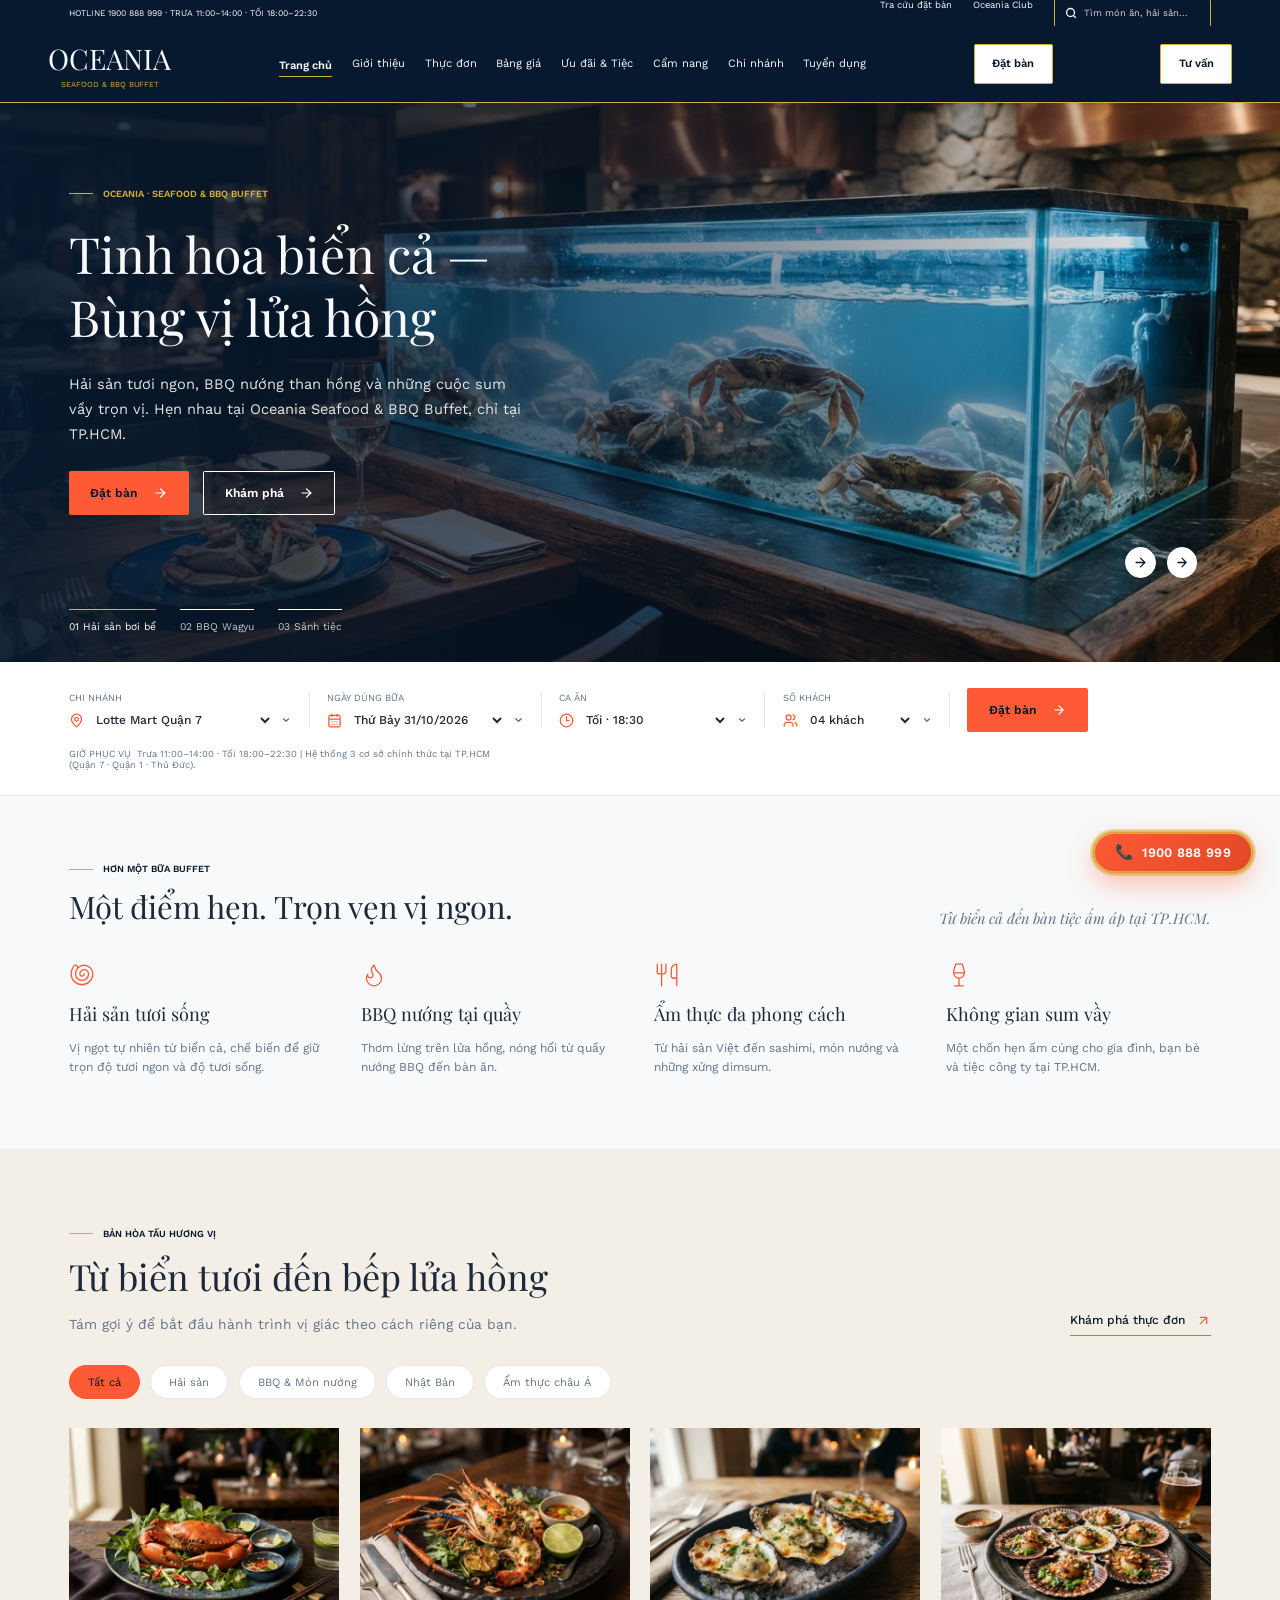
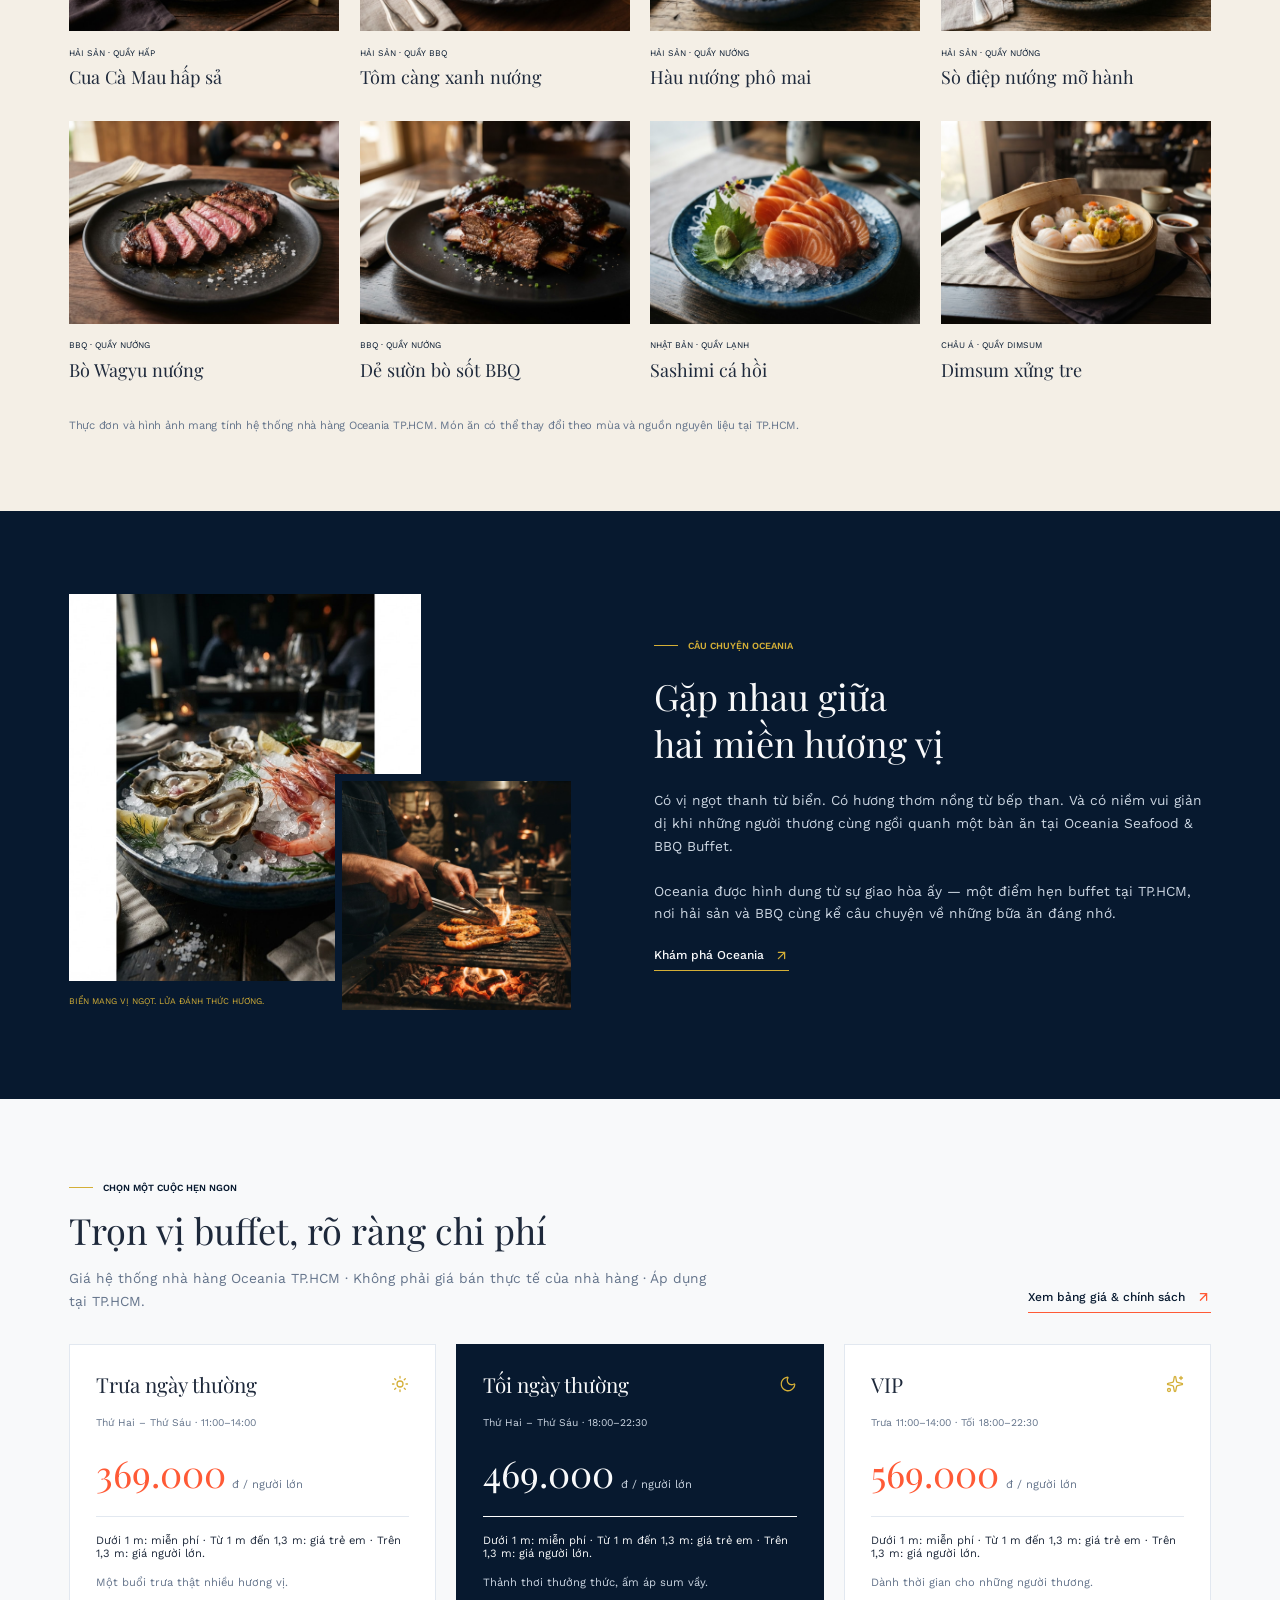
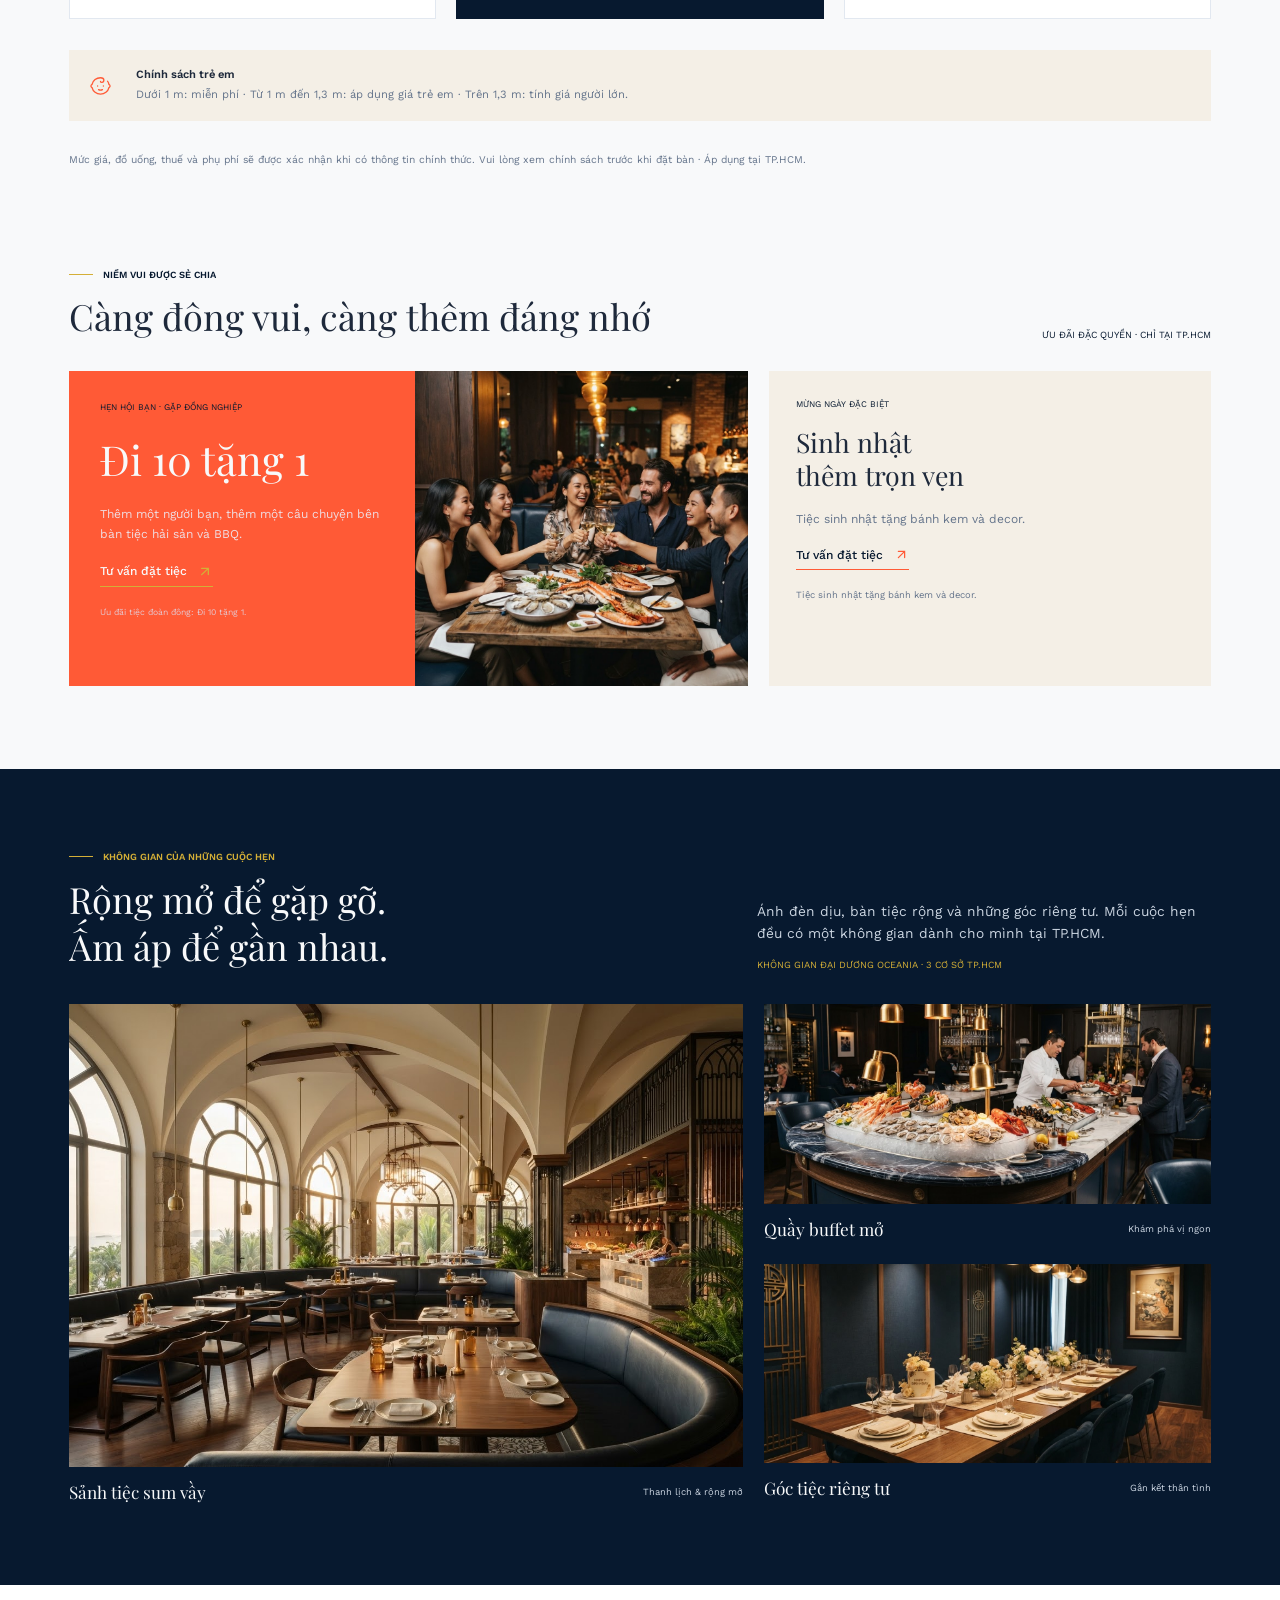
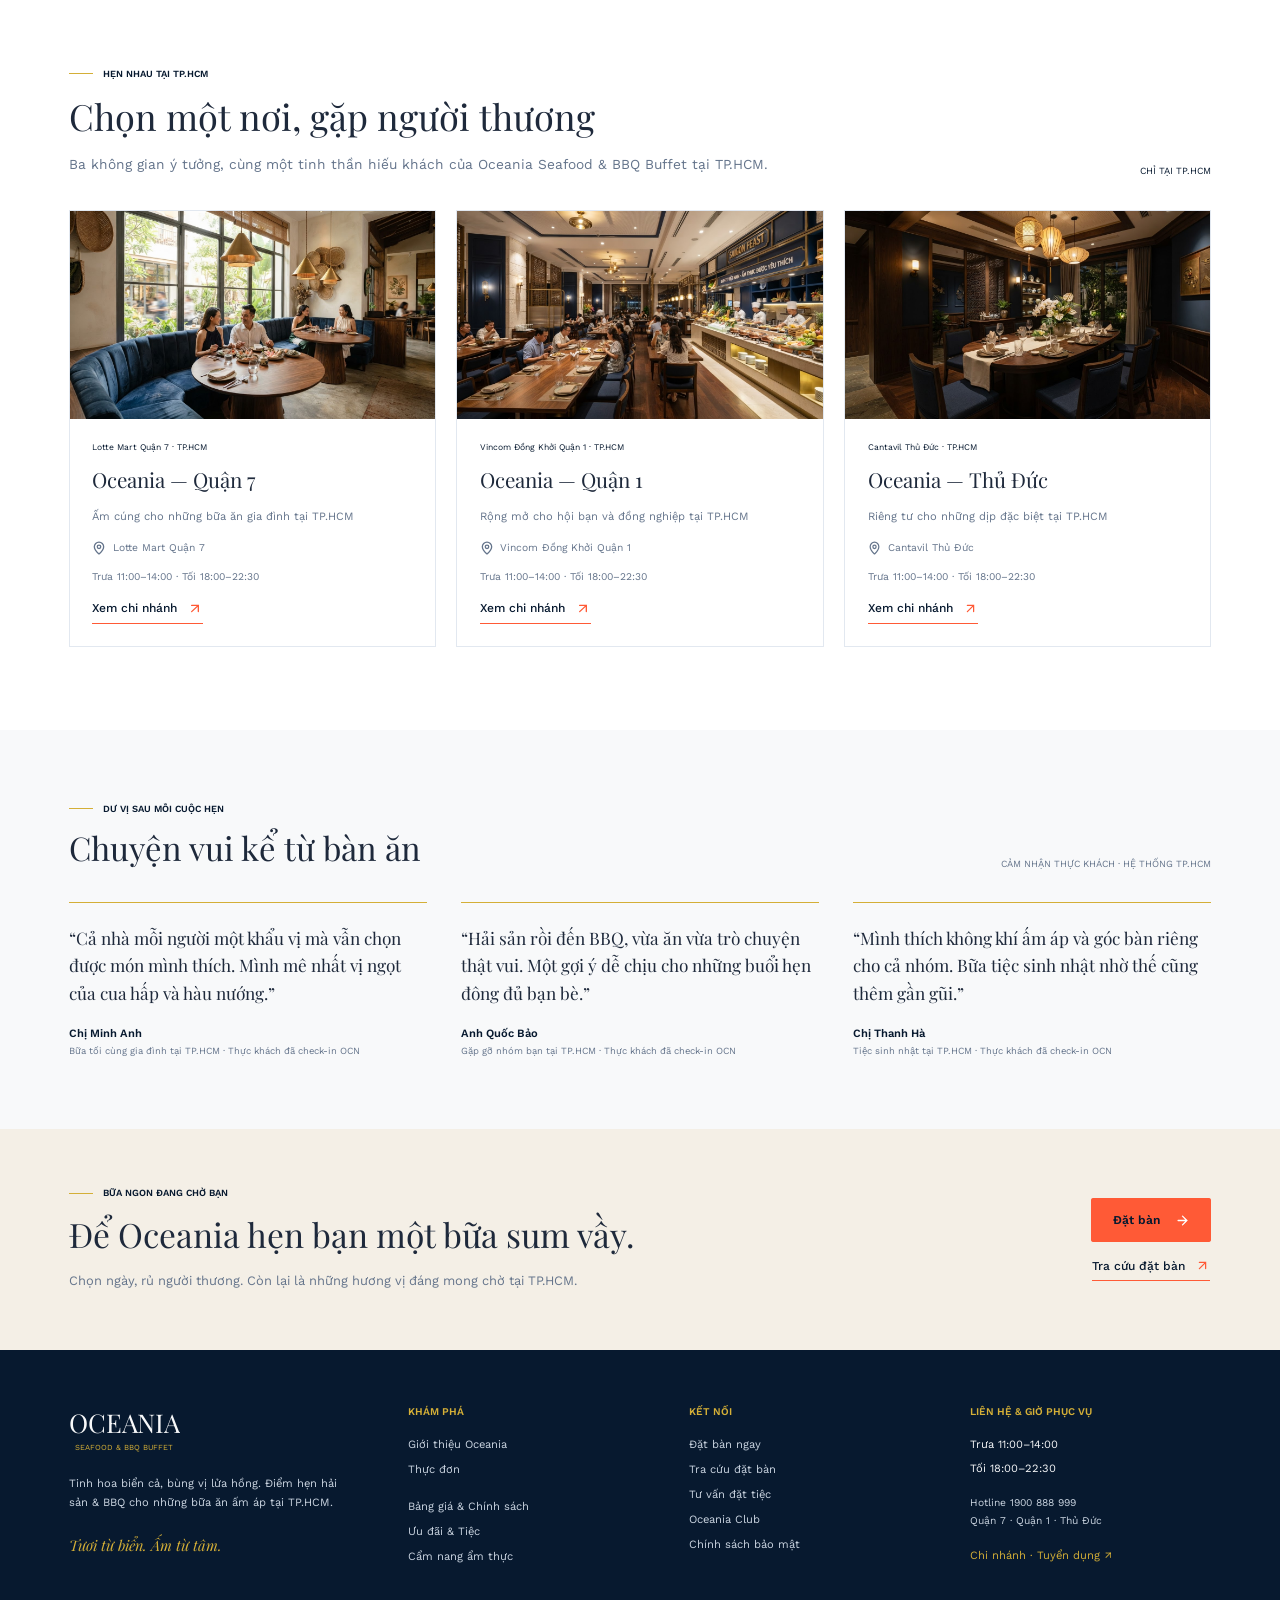
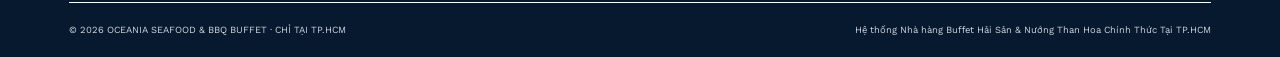
==== commit 66d689a2: "Add files via upload" ====
--- a/index.html
+++ b/index.html
@@ -1242,30 +1242,7 @@
             Hệ thống Nhà hàng Buffet Hải Sản & Nướng Than Hoa Chính Thức Tại TP.HCM
           </p>
         </div>
-        <div class="border-[var(--surface\/card,white)] border-solid border-t content-stretch flex flex-col gap-[18px] items-start overflow-clip pt-[24px] relative shrink-0 w-full" data-node-id="3375:31" data-name="Newsletter signup">
-          <div class="[word-break:break-word] content-stretch flex flex-col gap-[8px] items-start overflow-clip relative shrink-0 w-full" data-node-id="3375:32" data-name="Newsletter copy">
-            <p class="font-['Work_Sans:SemiBold'] font-semibold leading-[normal] relative shrink-0 text-[11px] text-[color:var(--brand\/champagne,#d4af37)] uppercase whitespace-nowrap" data-node-id="3375:33">
-              Đăng ký nhận ưu đãi
-            </p>
-            <p class="font-['Playfair_Display:Regular'] font-normal leading-[normal] min-w-full relative shrink-0 text-[24px] text-[color:var(--surface\/pearl,#f8f9fa)] w-[min-content]" data-node-id="3375:34">
-              Nhận tin tức và ưu đãi mới nhất
-            </p>
-            <p class="font-['Work_Sans:Regular'] font-normal leading-[1.6] min-w-full relative shrink-0 text-[#cbd5e1] text-[13px] w-[min-content]" data-node-id="3375:35">Nhập email để cập nhật chương trình, menu mới và thông tin mở cửa của Oceania Seafood &amp; BBQ Buffet tại TP.HCM.</p>
-          </div>
-          <div class="content-stretch flex gap-[12px] items-center overflow-clip relative shrink-0 w-full" data-node-id="3375:36" data-name="Newsletter form">
-            <div class="bg-[var(--brand\/ocean,#07192f)] border border-[var(--surface\/card,white)] border-solid content-stretch flex flex-[1_0_0] items-center min-w-px overflow-clip px-[16px] py-[14px] relative rounded-[2px]" data-node-id="3375:37" data-name="Email field">
-              <input type="email" class="oceania-footer-email-input" data-oceania-field="newsletter-email" placeholder="Nhập email nhận voucher ưu đãi..." aria-label="Email nhận bản tin" />
-            </div>
-            <div class="bg-[var(--brand\/ocean,#07192f)] border border-[var(--surface\/card,white)] border-solid content-stretch flex items-center overflow-clip px-[16px] py-[14px] relative rounded-[2px] shrink-0 w-[280px]" data-node-id="3375:39" data-name="Consent">
-              <p class="[word-break:break-word] flex-[1_0_0] font-['Work_Sans:Regular'] font-normal leading-[normal] min-w-px relative text-[#cbd5e1] text-[12px]" data-node-id="3375:40">Đồng ý nhận tin tức &amp; ưu đãi</p>
-            </div>
-            <div class="bg-[var(--brand\/champagne,#d4af37)] content-stretch flex items-center overflow-clip px-[20px] py-[14px] relative rounded-[2px] shrink-0" data-node-id="3375:41" data-name="Subscribe button">
-              <p class="[word-break:break-word] font-['Work_Sans:SemiBold'] font-semibold leading-[normal] relative shrink-0 text-[13px] text-[color:var(--text\/primary,#1e293b)] whitespace-nowrap" data-node-id="3375:42">
-                Đăng ký
-              </p>
-            </div>
-          </div>
-        </div>
+        
       </div>
       <div class="absolute bg-[var(--surface\/pearl,#f8f9fa)] border border-[var(--brand\/champagne,#d4af37)] border-solid content-stretch flex items-start left-[calc(83.33%-18px)] overflow-clip px-[20px] py-[14px] rounded-[2px] top-[620px]" data-node-id="3379:39652" data-name="Hotline Đặt Bàn Nhanh 1900 888 999">
         <a class="[word-break:break-word] block cursor-pointer font-['Work_Sans:SemiBold'] font-semibold leading-[0] relative shrink-0 text-[13px] text-[color:var(--brand\/ocean,#07192f)] whitespace-nowrap" href="tel:1900888999" data-node-id="3379:39653" target="_blank" rel="noopener noreferrer">
@@ -1273,22 +1250,6 @@
         </a>
       </div>
     </div>
-    
-<div class="bg-[#07192f] border-t border-[#d4af37]/40 px-[80px] py-[18px] w-full flex flex-wrap items-center justify-between gap-[16px]">
-  <div class="flex flex-wrap items-center gap-[10px]">
-    <span class="text-[#d4af37] text-[11px] font-semibold uppercase tracking-[1px]">KẾT NỐI CHÍNH THỨC:</span>
-    <a href="https://www.facebook.com" target="_blank" rel="noopener noreferrer" class="oceania-ext-link">Facebook Fanpage</a>
-    <a href="https://www.tiktok.com" target="_blank" rel="noopener noreferrer" class="oceania-ext-link">TikTok Official</a>
-    <a href="https://www.instagram.com" target="_blank" rel="noopener noreferrer" class="oceania-ext-link">Instagram</a>
-    <a href="https://www.youtube.com" target="_blank" rel="noopener noreferrer" class="oceania-ext-link">YouTube Channel</a>
-    <a href="https://zalo.me/1900888999" target="_blank" rel="noopener noreferrer" class="oceania-ext-link">Zalo Official Account (OA)</a>
-  </div>
-  <div class="flex flex-wrap items-center gap-[10px]">
-    <a href="http://online.gov.vn" target="_blank" rel="noopener noreferrer" class="oceania-legal-badge">✓ Đã thông báo Bộ Công Thương</a>
-    <a href="https://www.iso.org/iso-22000-food-safety-management.html" target="_blank" rel="noopener noreferrer" class="oceania-legal-badge">✓ Chứng nhận ATTP ISO 22000:2018</a>
-  </div>
-</div>
-
   </div>
 
   <!-- Tablet View (768px Figma Frame T01–T12) -->
@@ -1936,32 +1897,7 @@
           <p class="leading-[1.65] mb-0">Trưa 11:00–14:00 · Tối 18:00–22:30</p>
           <p class="leading-[1.65]">Quận 7 · Quận 1 · Thủ Đức</p>
         </div>
-        <div class="content-stretch flex flex-col gap-[18px] items-start overflow-clip relative shrink-0 w-full" data-node-id="3504:2276" data-name="Bản tin">
-          <p class="[word-break:break-word] font-['Work_Sans:SemiBold'] font-semibold leading-[1.5] relative shrink-0 text-[11px] text-[color:var(--brand\/champagne,#d4af37)] w-full" data-node-id="3504:2277">
-            ĐĂNG KÝ NHẬN ƯU ĐÃI
-          </p>
-          <p class="[word-break:break-word] font-['Playfair_Display:Regular'] font-normal leading-[1.28] relative shrink-0 text-[25px] text-[color:var(--surface\/pearl,#f8f9fa)] w-full" data-node-id="3504:2278">
-            Nhận tin tức và ưu đãi mới nhất
-          </p>
-          <p class="[word-break:break-word] font-['Work_Sans:Regular'] font-normal leading-[1.65] relative shrink-0 text-[#cbd5e1] text-[13px] w-full" data-node-id="3504:2279">
-            Cập nhật món mới và ý tưởng sum vầy từ Oceania tại TP.HCM.
-          </p>
-          <div class="bg-[var(--surface\/card,white)] border border-[var(--border\/default,#e2e8f0)] border-solid content-stretch flex flex-col items-start min-h-[78px] overflow-clip p-[14px] relative rounded-[2px] shrink-0 w-full" data-node-id="3504:2280" data-name="Trường thông tin">
-            <div class="[word-break:break-word] font-['Work_Sans:Regular'] font-normal leading-[0] relative shrink-0 text-[#182d36] text-[0px] w-full" data-node-id="3504:2281">
-              <p class="leading-[1.65] mb-0 text-[#667076] text-[11px]">Email nhận tin</p>
-              <input type="email" class="oceania-footer-email-input" data-oceania-field="newsletter-email" placeholder="Nhập email nhận voucher ưu đãi..." aria-label="Email nhận bản tin" />
-            </div>
-          </div>
-          <p class="[word-break:break-word] font-['Work_Sans:Regular'] font-normal leading-[1.65] relative shrink-0 text-[#cbd5e1] text-[13px] w-full" data-node-id="3504:2282">☐ Tôi đồng ý nhận tin tức &amp; ưu đãi theo Chính sách bảo mật. Có thể hủy nhận bất cứ lúc nào.</p>
-          <div class="bg-[var(--surface\/card,white)] border border-[var(--border\/default,#e2e8f0)] border-solid content-stretch flex items-center justify-center min-h-[48px] overflow-clip px-[18px] py-[14px] relative rounded-[2px] shrink-0 w-full" data-node-id="3504:2283" data-name="Nút hành động">
-            <p class="[word-break:break-word] flex-[1_0_0] font-['Work_Sans:SemiBold'] font-semibold leading-[1.4] min-w-px relative text-[14px] text-[color:var(--brand\/ocean,#07192f)] text-center" data-node-id="3504:2284">
-              Đăng ký
-            </p>
-          </div>
-          <p class="[word-break:break-word] font-['Work_Sans:Regular'] font-normal leading-[1.65] relative shrink-0 text-[#cbd5e1] text-[13px] w-full" data-node-id="3504:2285">
-            Nhận ưu đãi sinh nhật & voucher giảm 10% trực tiếp qua Email.
-          </p>
-        </div>
+        
         <div class="[word-break:break-word] font-['Work_Sans:Regular'] font-normal leading-[0] min-w-full relative shrink-0 text-[#cbd5e1] text-[13px] w-[min-content]" data-node-id="3504:2286">
           <p class="leading-[1.65] mb-0">© 2026 OCEANIA · Chỉ tại TP.HCM</p>
           <p class="leading-[1.65]">Hệ thống Nhà hàng Buffet Hải Sản & Nướng Than Hoa Oceania — TP.HCM.</p>
@@ -2624,32 +2560,7 @@
           <p class="leading-[1.65] mb-0">Trưa 11:00–14:00 · Tối 18:00–22:30</p>
           <p class="leading-[1.65]">Quận 7 · Quận 1 · Thủ Đức</p>
         </div>
-        <div class="content-stretch flex flex-col gap-[18px] items-start overflow-clip relative shrink-0 w-full" data-node-id="3375:36810" data-name="Bản tin">
-          <p class="[word-break:break-word] font-['Work_Sans:SemiBold'] font-semibold leading-[1.5] relative shrink-0 text-[11px] text-[color:var(--brand\/champagne,#d4af37)] w-full" data-node-id="3375:36811">
-            ĐĂNG KÝ NHẬN ƯU ĐÃI
-          </p>
-          <p class="[word-break:break-word] font-['Playfair_Display:Regular'] font-normal leading-[1.28] relative shrink-0 text-[25px] text-[color:var(--surface\/pearl,#f8f9fa)] w-full" data-node-id="3375:36812">
-            Nhận tin tức và ưu đãi mới nhất
-          </p>
-          <p class="[word-break:break-word] font-['Work_Sans:Regular'] font-normal leading-[1.65] relative shrink-0 text-[#cbd5e1] text-[13px] w-full" data-node-id="3375:36813">
-            Cập nhật món mới và ý tưởng sum vầy từ Oceania tại TP.HCM.
-          </p>
-          <div class="bg-[var(--surface\/card,white)] border border-[var(--border\/default,#e2e8f0)] border-solid content-stretch flex flex-col items-start min-h-[78px] overflow-clip p-[14px] relative rounded-[2px] shrink-0 w-full" data-node-id="3375:36814" data-name="Trường thông tin">
-            <div class="[word-break:break-word] font-['Work_Sans:Regular'] font-normal leading-[0] relative shrink-0 text-[#182d36] text-[0px] w-full" data-node-id="3375:36815">
-              <p class="leading-[1.65] mb-0 text-[#667076] text-[11px]">Email nhận tin</p>
-              <input type="email" class="oceania-footer-email-input" data-oceania-field="newsletter-email" placeholder="Nhập email nhận voucher ưu đãi..." aria-label="Email nhận bản tin" />
-            </div>
-          </div>
-          <p class="[word-break:break-word] font-['Work_Sans:Regular'] font-normal leading-[1.65] relative shrink-0 text-[#cbd5e1] text-[13px] w-full" data-node-id="3375:36816">☐ Tôi đồng ý nhận tin tức &amp; ưu đãi theo Chính sách bảo mật. Có thể hủy nhận bất cứ lúc nào.</p>
-          <div class="bg-[var(--surface\/card,white)] border border-[var(--border\/default,#e2e8f0)] border-solid content-stretch flex items-center justify-center min-h-[48px] overflow-clip px-[18px] py-[14px] relative rounded-[2px] shrink-0 w-full" data-node-id="3375:36817" data-name="Nút hành động">
-            <p class="[word-break:break-word] flex-[1_0_0] font-['Work_Sans:SemiBold'] font-semibold leading-[1.4] min-w-px relative text-[14px] text-[color:var(--brand\/ocean,#07192f)] text-center" data-node-id="3375:36818">
-              Đăng ký
-            </p>
-          </div>
-          <p class="[word-break:break-word] font-['Work_Sans:Regular'] font-normal leading-[1.65] relative shrink-0 text-[#cbd5e1] text-[13px] w-full" data-node-id="3375:36819">
-            Nhận ưu đãi sinh nhật & voucher giảm 10% trực tiếp qua Email.
-          </p>
-        </div>
+        
         <div class="[word-break:break-word] font-['Work_Sans:Regular'] font-normal leading-[0] min-w-full relative shrink-0 text-[#cbd5e1] text-[13px] w-[min-content]" data-node-id="3375:36820">
           <p class="leading-[1.65] mb-0">© 2026 OCEANIA · Chỉ tại TP.HCM</p>
           <p class="leading-[1.65]">Hệ thống Nhà hàng Buffet Hải Sản & Nướng Than Hoa Oceania — TP.HCM.</p>
--- a/assets/css/style.css
+++ b/assets/css/style.css
@@ -1,1297 +1,1492 @@
-/* ==========================================================================
-   OCEANIA SEAFOOD & BBQ BUFFET — PRODUCTION STYLESHEET (1:1 FIGMA DESIGN)
-   Source: Figma File k9bH7aCuL26kpsnE9P56tB (UID-team-2, Node 0:1)
-   ========================================================================== */
-
-@import url('https://fonts.googleapis.com/css2?family=Inter:wght@400;500;600&family=Playfair+Display:ital,wght@0,400;0,500;0,600;0,700;1,400;1,600&family=Work+Sans:wght@400;500;600;700&display=swap');
-
-:root {
-  --oceania-ocean-deep: #07192f;
-  --oceania-ocean-dark: #07192f;
-  --oceania-gold: #d4af37;
-  --oceania-coral: #ff5a36;
-  --oceania-ruby: #ff5a36;
-  --oceania-ruby-dark: #e04826;
-  --oceania-charcoal: #1e293b;
-  --oceania-cream: #f8f9fa;
-  --oceania-surface: #ffffff;
-  --oceania-sand: #f4efe6;
-  --oceania-border: #e2e8f0;
-  --oceania-ink: #1e293b;
-  --oceania-muted: #64748b;
-  --oceania-disabled: #94a3b8;
-  --oceania-light-gray: #cbd5e1;
-  --oceania-success: #0d9488;
-  --oceania-success-bg: #f0fdfa;
-  --oceania-error: #dc2626;
-  --oceania-error-bg: #fef2f2;
-  --font-display: 'Playfair Display', Georgia, serif;
-  --font-sans: 'Work Sans', -apple-system, BlinkMacSystemFont, sans-serif;
-  --font-inter: 'Inter', 'Work Sans', sans-serif;
-}
-
-*, *::before, *::after {
-  box-sizing: border-box;
-  margin: 0;
-  padding: 0;
-  border-width: 0;
-  border-style: solid;
-  border-color: var(--oceania-border);
-}
-
-html {
-  -webkit-text-size-adjust: 100%;
-  font-family: var(--font-sans);
-  background-color: var(--oceania-cream);
-  color: var(--oceania-ink);
-  scroll-behavior: smooth;
-}
-
-body {
-  margin: 0;
-  background-color: var(--oceania-cream);
-  color: var(--oceania-ink);
-  font-family: var(--font-sans);
-  overflow-x: hidden;
-  -webkit-font-smoothing: antialiased;
-}
-
-img, svg {
-  display: block;
-}
-
-button, input, optgroup, select, textarea {
-  font-family: inherit;
-  font-size: 100%;
-  font-weight: inherit;
-  line-height: inherit;
-  letter-spacing: inherit;
-  color: inherit;
-  margin: 0;
-  padding: 0;
-  background-color: transparent;
-  background-image: none;
-}
-
-button {
-  cursor: pointer;
-}
-
-a {
-  color: inherit;
-  text-decoration: inherit;
-}
-
-/* ==========================================================================
-   1. RESPONSIVE DESKTOP (1440px), TABLET (768px) & MOBILE (375px) VIEWS
-   ========================================================================== */
-
-.oceania-desktop-view {
-  display: block;
-  width: 100%;
-  overflow-x: hidden;
-}
-
-.oceania-tablet-view {
-  display: none;
-  width: 100%;
-  overflow-x: hidden;
-}
-
-.oceania-mobile-view {
-  display: none;
-  width: 100%;
-  overflow-x: hidden;
-}
-
-/* Make the Desktop root frame stretch full-width while centering 1280px/1440px inner sections */
-.oceania-desktop-view > div[data-node-id] {
-  width: 100% !important;
-  max-width: 100% !important;
-  margin-left: auto;
-  margin-right: auto;
-}
-
-.oceania-desktop-view .absolute.w-\[1440px\] {
-  width: 100% !important;
-}
-
-/* On large monitors (>1440px), stretch section backgrounds edge-to-edge and center inner content */
-@media (min-width: 1441px) {
-  .oceania-desktop-view .px-\[80px\] {
-    padding-left: calc((100% - 1280px) / 2) !important;
-    padding-right: calc((100% - 1280px) / 2) !important;
-  }
-  .oceania-desktop-view .px-\[56px\] {
-    padding-left: calc((100% - 1328px) / 2) !important;
-    padding-right: calc((100% - 1328px) / 2) !important;
-  }
-  .oceania-desktop-view .px-\[64px\] {
-    padding-left: calc((100% - 1312px) / 2) !important;
-    padding-right: calc((100% - 1312px) / 2) !important;
-  }
-  .oceania-desktop-view .px-\[240px\] {
-    padding-left: calc((100% - 960px) / 2) !important;
-    padding-right: calc((100% - 960px) / 2) !important;
-  }
-  .oceania-desktop-view [data-name="Slide topics"] {
-    left: calc((100% - 1280px) / 2) !important;
-  }
-  .oceania-desktop-view [data-name="Hero navigation"] {
-    right: calc((100% - 1280px) / 2) !important;
-  }
-}
-
-/* On laptop screens (1024px to 1440px), use valid unitless zoom steps so 1440px layout fits 100% without horizontal scroll */
-@media (min-width: 1340px) and (max-width: 1439.98px) {
-  .oceania-desktop-view {
-    zoom: 0.93;
-  }
-}
-@media (min-width: 1240px) and (max-width: 1339.98px) {
-  .oceania-desktop-view {
-    zoom: 0.86;
-  }
-}
-@media (min-width: 1140px) and (max-width: 1239.98px) {
-  .oceania-desktop-view {
-    zoom: 0.79;
-  }
-}
-@media (min-width: 1024px) and (max-width: 1139.98px) {
-  .oceania-desktop-view {
-    zoom: 0.71;
-  }
-}
-
-/* On Tablet (768px to 1023.98px), switch to native Figma Tablet (768px) design */
-@media (min-width: 768px) and (max-width: 1023.98px) {
-  .oceania-desktop-view,
-  .oceania-mobile-view {
-    display: none !important;
-  }
-  .oceania-tablet-view {
-    display: block !important;
-  }
-  .oceania-tablet-view > div[data-node-id] {
-    width: 100% !important;
-    max-width: 100% !important;
-    margin: 0 auto;
-  }
-}
-
-/* On Mobile (<768px), switch to native Figma Mobile (375px) design */
-@media (max-width: 767.98px) {
-  .oceania-desktop-view,
-  .oceania-tablet-view {
-    display: none !important;
-  }
-  .oceania-mobile-view {
-    display: block !important;
-  }
-  .oceania-mobile-view > div[data-node-id] {
-    width: 100% !important;
-    max-width: 100% !important;
-    margin: 0 auto;
-  }
-}
-
-/* Sticky Header Navigation & Glassmorphism on Scroll */
-[data-name="Navigation"],
-[data-name="Điều hướng"] {
-  position: sticky !important;
-  top: 0;
-  z-index: 45;
-  box-shadow: 0 2px 12px rgba(7, 25, 47, 0.16);
-  transition: background-color 0.25s ease, backdrop-filter 0.25s ease, box-shadow 0.25s ease;
-}
-
-.oceania-header-glass,
-.oceania-header-glass [data-name="Main navigation"],
-.oceania-header-glass [data-name="Thanh điều hướng"],
-.oceania-header-glass [data-name="Main Navigation Bar"],
-.oceania-header-glass [data-name="Thanh chính"] {
-  background-color: rgba(7, 25, 47, 0.86) !important;
-  backdrop-filter: blur(14px) saturate(150%) !important;
-  -webkit-backdrop-filter: blur(14px) saturate(150%) !important;
-  box-shadow: 0 10px 30px rgba(7, 25, 47, 0.35) !important;
-}
-
-/* Hide static Figma hotline node in favor of 3-ring Wave Floating Hotline button */
-[data-name="Floating hotline"],
-[data-name="Nút hotline nổi"],
-[data-node-id="3379:39652"] {
-  display: none !important;
-}
-
-/* Floating Hotline Button with 3-Layer Continuous Circular Water Wave Animation */
-.oceania-hotline-wave-btn {
-  position: fixed;
-  right: 28px;
-  bottom: 28px;
-  z-index: 55;
-  display: inline-flex;
-  align-items: center;
-  gap: 8px;
-  background: linear-gradient(135deg, #ff5a36 0%, #e04826 100%);
-  color: #ffffff;
-  border: 1.5px solid #d4af37;
-  border-radius: 999px;
-  padding: 11px 20px;
-  text-decoration: none;
-  box-shadow: 0 10px 28px rgba(255, 90, 54, 0.42);
-  cursor: pointer;
-  transition: transform 0.2s ease, box-shadow 0.2s ease;
-}
-
-.oceania-hotline-wave-btn:hover {
-  transform: translateY(-2px) scale(1.02);
-  box-shadow: 0 14px 34px rgba(255, 90, 54, 0.55);
-}
-
-.oceania-hotline-icon {
-  font-size: 15px;
-  line-height: 1;
-  position: relative;
-  z-index: 2;
-}
-
-.oceania-hotline-text {
-  font-family: var(--font-sans);
-  font-size: 13px;
-  font-weight: 600;
-  letter-spacing: 0.3px;
-  color: #ffffff;
-  position: relative;
-  z-index: 2;
-}
-
-.oceania-wave-ring {
-  position: absolute;
-  inset: -2px;
-  border-radius: 999px;
-  border: 1.5px solid rgba(212, 175, 55, 0.78);
-  pointer-events: none;
-  animation: oceaniaWavePulse 2.7s cubic-bezier(0.16, 1, 0.3, 1) infinite;
-}
-
-.oceania-wave-ring.ring-1 {
-  animation-delay: 0s;
-}
-
-.oceania-wave-ring.ring-2 {
-  animation-delay: 0.9s;
-  border-color: rgba(255, 90, 54, 0.65);
-}
-
-.oceania-wave-ring.ring-3 {
-  animation-delay: 1.8s;
-  border-color: rgba(212, 175, 55, 0.55);
-}
-
-@keyframes oceaniaWavePulse {
-  0% {
-    transform: scale(1);
-    opacity: 0.85;
-  }
-  70% {
-    transform: scale(1.24, 1.55);
-    opacity: 0.15;
-  }
-  100% {
-    transform: scale(1.32, 1.72);
-    opacity: 0;
-  }
-}
-
-/* Royal Serrated E-Ticket (E-Ticket răng cưa) */
-.oceania-eticket-serrated {
-  position: relative;
-  background-image:
-    radial-gradient(circle at 0 50%, #f8f9fa 10px, transparent 11px),
-    radial-gradient(circle at 100% 50%, #f8f9fa 10px, transparent 11px);
-  box-shadow: 0 16px 36px rgba(7, 25, 47, 0.12);
-}
-
-.oceania-eticket-serrated::before,
-.oceania-eticket-serrated::after {
-  content: "";
-  position: absolute;
-  left: 12px;
-  right: 12px;
-  height: 6px;
-  pointer-events: none;
-  background-image: radial-gradient(circle, #f8f9fa 3px, transparent 3.5px);
-  background-size: 12px 6px;
-  background-repeat: repeat-x;
-  z-index: 3;
-}
-
-.oceania-eticket-serrated::before {
-  top: -3px;
-}
-
-.oceania-eticket-serrated::after {
-  bottom: -3px;
-}
-
-/* External Links & Legal Verification Badges */
-.oceania-ext-link {
-  display: inline-flex;
-  align-items: center;
-  gap: 5px;
-  padding: 5px 11px;
-  background: rgba(248, 249, 250, 0.08);
-  border: 1px solid rgba(212, 175, 55, 0.42);
-  border-radius: 6px;
-  color: #f8f9fa;
-  font-family: var(--font-sans);
-  font-size: 11px;
-  font-weight: 500;
-  text-decoration: none;
-  transition: background-color 0.18s ease, border-color 0.18s ease, transform 0.18s ease;
-}
-
-.oceania-ext-link:hover {
-  background: #ff5a36;
-  border-color: #d4af37;
-  color: #ffffff;
-  transform: translateY(-1px);
-}
-
-.oceania-legal-badge {
-  display: inline-flex;
-  align-items: center;
-  gap: 5px;
-  padding: 5px 12px;
-  background: rgba(13, 148, 136, 0.25);
-  border: 1px solid #d4af37;
-  border-radius: 6px;
-  color: #f8f9fa;
-  font-family: var(--font-sans);
-  font-size: 11px;
-  font-weight: 600;
-  text-decoration: none;
-  transition: background-color 0.18s ease;
-}
-
-.oceania-legal-badge:hover {
-  background: rgba(13, 148, 136, 0.48);
-}
-
-/* Category Tab Fade-In Effect */
-.oceania-fade-in {
-  animation: oceaniaCardFadeIn 0.32s cubic-bezier(0.22, 1, 0.36, 1);
-}
-
-@keyframes oceaniaCardFadeIn {
-  from {
-    opacity: 0;
-    transform: translateY(8px);
-  }
-  to {
-    opacity: 1;
-    transform: translateY(0);
-  }
-}
-
-/* Responsive Grid Utilities for Nutrition, Kids Ruler & Careers Page */
-.grid {
-  display: grid;
-}
-.grid-cols-1 {
-  grid-template-columns: repeat(1, minmax(0, 1fr));
-}
-.grid-cols-2 {
-  grid-template-columns: repeat(2, minmax(0, 1fr));
-}
-.grid-cols-4 {
-  grid-template-columns: repeat(4, minmax(0, 1fr));
-}
-.leading-relaxed {
-  line-height: 1.625;
-}
-@media (min-width: 768px) {
-  .md\:grid-cols-2 {
-    grid-template-columns: repeat(2, minmax(0, 1fr));
-  }
-  .md\:grid-cols-3 {
-    grid-template-columns: repeat(3, minmax(0, 1fr));
-  }
-  .md\:grid-cols-4 {
-    grid-template-columns: repeat(4, minmax(0, 1fr));
-  }
-}
-
-/* ==========================================================================
-   2. REAL INTERACTIVE FORM CONTROLS (INPUT, SELECT, TEXTAREA)
-   ========================================================================== */
-
-.oceania-field-input,
-.oceania-field-select,
-.oceania-field-textarea {
-  width: 100%;
-  background: transparent;
-  border: none;
-  outline: none;
-  font-family: var(--font-sans);
-  font-size: 14px;
-  line-height: 1.5;
-  color: var(--oceania-ink);
-  padding: 2px 0;
-}
-
-.oceania-field-input::placeholder,
-.oceania-field-textarea::placeholder {
-  color: var(--oceania-muted);
-  opacity: 0.78;
-}
-
-.oceania-field-select {
-  cursor: pointer;
-}
-
-.oceania-field-textarea {
-  resize: vertical;
-  min-height: 64px;
-}
-
-[data-name="Ô nhập"]:focus-within,
-[data-name="Trường thông tin"]:focus-within {
-  border-color: var(--oceania-ruby) !important;
-  box-shadow: 0 0 0 2px rgba(141, 25, 52, 0.12);
-}
-
-/* Header Search Input */
-.oceania-header-search-input {
-  background: transparent;
-  border: none;
-  outline: none;
-  color: #f8f5ee;
-  font-family: var(--font-sans);
-  font-size: 11px;
-  width: 135px;
-  transition: width 0.2s ease;
-}
-
-.oceania-header-search-input::placeholder {
-  color: rgba(248, 245, 238, 0.85);
-}
-
-.oceania-header-search-input:focus {
-  width: 190px;
-}
-
-/* Footer Newsletter Input */
-.oceania-footer-email-input {
-  background: transparent;
-  border: none;
-  outline: none;
-  color: #f8f5ee;
-  font-family: var(--font-sans);
-  font-size: 13px;
-  width: 100%;
-}
-
-.oceania-footer-email-input::placeholder {
-  color: #ccd4d5;
-}
-
-/* Homepage Quick Booking Bar Inputs */
-.oceania-quick-select,
-.oceania-quick-input {
-  background: transparent;
-  border: none;
-  outline: none;
-  font-family: var(--font-sans);
-  font-size: 14px;
-  color: var(--oceania-ink);
-  font-weight: 500;
-  width: 100%;
-  cursor: pointer;
-}
-
-/* ==========================================================================
-   3. IN-PLACE WIZARD PANES, MODALS, DRAWERS & TOAST
-   ========================================================================== */
-
-.oceania-wizard-pane,
-.oceania-lookup-pane,
-.oceania-contact-pane,
-.oceania-review-pane {
-  display: none;
-  width: 100%;
-}
-
-.oceania-wizard-pane.active,
-.oceania-lookup-pane.active,
-.oceania-contact-pane.active,
-.oceania-review-pane.active {
-  display: block;
-  animation: oceaniaFadeIn 0.22s ease;
-}
-
-@keyframes oceaniaFadeIn {
-  from { opacity: 0; transform: translateY(4px); }
-  to { opacity: 1; transform: translateY(0); }
-}
-
-/* Global Search Drawer (S11) */
-.oceania-search-drawer {
-  display: none;
-  position: fixed;
-  top: 118px;
-  left: 0;
-  right: 0;
-  z-index: 49;
-  background-color: rgba(248, 245, 238, 0.98);
-  border-bottom: 2px solid var(--oceania-gold);
-  box-shadow: 0 18px 40px rgba(8, 27, 36, 0.22);
-  max-height: calc(100vh - 120px);
-  overflow-y: auto;
-}
-
-.oceania-search-drawer.open {
-  display: block;
-  animation: oceaniaFadeIn 0.18s ease;
-}
-
-/* Global Mobile Menu Drawer (S22) */
-.oceania-mobile-drawer {
-  display: none;
-  position: fixed;
-  inset: 0;
-  z-index: 60;
-}
-
-.oceania-mobile-drawer.open {
-  display: block;
-}
-
-.oceania-mobile-drawer-backdrop {
-  position: absolute;
-  inset: 0;
-  background: rgba(8, 27, 36, 0.65);
-}
-
-.oceania-mobile-drawer-panel {
-  position: relative;
-  z-index: 1;
-  width: 100%;
-  max-width: 390px;
-  max-height: 100vh;
-  overflow-y: auto;
-  background: var(--oceania-cream);
-  box-shadow: 0 12px 32px rgba(0, 0, 0, 0.35);
-}
-
-/* Modal Overlay (S04, S05, S08, S10, S14, S17) */
-.oceania-modal-overlay {
-  display: none;
-  position: fixed;
-  inset: 0;
-  z-index: 70;
-  background-color: rgba(8, 27, 36, 0.68);
-  backdrop-filter: blur(2px);
-  align-items: center;
-  justify-content: center;
-  padding: 24px;
-  overflow-y: auto;
-}
-
-.oceania-modal-overlay.open {
-  display: flex;
-  animation: oceaniaFadeIn 0.2s ease;
-}
-
-.oceania-modal-card {
-  position: relative;
-  max-height: 92vh;
-  overflow-y: auto;
-  box-shadow: 0 24px 48px rgba(8, 27, 36, 0.35);
-}
-
-/* Inline Quick Chips & Map Buttons */
-.oceania-inline-chip,
-.oceania-map-branch-btn {
-  background-color: #ffffff;
-  border: 1px solid #e2e8f0;
-  color: #1e293b;
-  padding: 6px 14px;
-  border-radius: 999px;
-  font-family: var(--font-sans);
-  font-size: 12px;
-  font-weight: 500;
-  cursor: pointer;
-  transition: all 0.15s ease;
-}
-
-.oceania-inline-chip:hover,
-.oceania-inline-chip.active,
-.oceania-map-branch-btn:hover,
-.oceania-map-branch-btn.active {
-  background-color: #ff5a36;
-  border-color: #ff5a36;
-  color: #ffffff;
-}
-
-/* Interactive Hover States */
-[data-oceania-link],
-[data-name*="Nút"],
-[data-name*="Action"],
-[data-name*="action"],
-[data-name="Navigation item"],
-[data-name="Tuyển dụng"],
-[data-name="Bước đặt bàn"],
-[data-name="Lựa chọn cơ sở"],
-[data-name="Lựa chọn"],
-[data-name="Bộ lọc"],
-[data-name="Khung giờ"],
-[data-name="Ngày"],
-[data-name="Câu hỏi"] {
-  cursor: pointer;
-  transition: opacity 0.15s ease, border-color 0.15s ease, background-color 0.15s ease;
-}
-
-[data-name*="Nút"]:hover,
-[data-name*="Action"]:hover,
-[data-name*="action"]:hover {
-  opacity: 0.92;
-}
-
-/* Luxury Card Micro-interactions & Image Hover Zoom */
-[data-name="Featured dish"],
-[data-name="Dish card"],
-[data-name="Món ăn"],
-[data-name="Món phù hợp"],
-[data-name="Bài viết"],
-[data-name="Branch"],
-[data-name="Chi nhánh"] {
-  transition: transform 0.25s cubic-bezier(0.22, 1, 0.36, 1), box-shadow 0.25s ease, border-color 0.2s ease;
-}
-
-[data-name="Featured dish"]:hover,
-[data-name="Dish card"]:hover,
-[data-name="Món ăn"]:hover,
-[data-name="Bài viết"]:hover,
-[data-name="Branch"]:hover,
-[data-name="Chi nhánh"]:hover {
-  transform: translateY(-3px);
-  box-shadow: 0 14px 28px rgba(7, 25, 47, 0.10);
-  border-color: var(--oceania-gold) !important;
-}
-
-[data-name="Featured dish"] img,
-[data-name="Dish card"] img,
-[data-name="Món ăn"] img,
-[data-name="Bài viết"] img,
-[data-name="Branch"] img,
-[data-name="Chi nhánh"] img {
-  transition: transform 0.45s cubic-bezier(0.22, 1, 0.36, 1);
-}
-
-[data-name="Featured dish"]:hover img,
-[data-name="Dish card"]:hover img,
-[data-name="Món ăn"]:hover img,
-[data-name="Bài viết"]:hover img {
-  transform: scale(1.04);
-}
-
-/* Active Header Navigation Underline */
-[data-name="Navigation item"].oceania-nav-active,
-[data-name="Tuyển dụng"].oceania-nav-active {
-  border-bottom: 2px solid var(--oceania-gold) !important;
-  padding-bottom: 4px;
-}
-
-[data-name="Navigation item"].oceania-nav-active p,
-[data-name="Tuyển dụng"].oceania-nav-active p {
-  color: #f8f9fa !important;
-  font-weight: 600 !important;
-}
-
-/* Floating Back-to-Top Button */
-.oceania-back-to-top {
-  position: fixed;
-  right: 28px;
-  bottom: 84px;
-  width: 42px;
-  height: 42px;
-  background-color: #07192f;
-  color: #f8f9fa;
-  border: 1px solid #d4af37;
-  border-radius: 6px;
-  font-size: 18px;
-  line-height: 1;
-  display: flex;
-  align-items: center;
-  justify-content: center;
-  cursor: pointer;
-  z-index: 47;
-  opacity: 0;
-  pointer-events: none;
-  transform: translateY(10px);
-  transition: opacity 0.2s ease, transform 0.2s ease, background-color 0.2s ease;
-  box-shadow: 0 6px 18px rgba(7, 25, 47, 0.28);
-}
-
-.oceania-back-to-top.visible {
-  opacity: 1;
-  pointer-events: auto;
-  transform: translateY(0);
-}
-
-.oceania-back-to-top:hover {
-  background-color: #ff5a36;
-}
-
-/* Toast Notification */
-.oceania-toast {
-  position: fixed;
-  bottom: 28px;
-  left: 50%;
-  transform: translateX(-50%) translateY(20px);
-  background-color: #07192f;
-  color: #f8f9fa;
-  border: 1px solid #d4af37;
-  padding: 12px 24px;
-  border-radius: 6px;
-  font-family: var(--font-sans);
-  font-size: 13px;
-  font-weight: 500;
-  box-shadow: 0 12px 28px rgba(7, 25, 47, 0.35);
-  z-index: 90;
-  opacity: 0;
-  pointer-events: none;
-  transition: opacity 0.22s ease, transform 0.22s ease;
-}
-
-.oceania-toast.show {
-  opacity: 1;
-  transform: translateX(-50%) translateY(0);
-}
-
-/* Compiled Figma Utility Classes */
-.-translate-x-1\/2 { transform: translateX(-50%); }
-.-translate-y-1\/2 { transform: translateY(-50%); }
-.\[word-break\:break-word\] { word-break: break-word; }
-.absolute { position: absolute; }
-.bg-\[\#07192f\] { background-color: #07192f; }
-.bg-\[\#0f3563\] { background-color: #0f3563; }
-.bg-\[\#d4af37\] { background-color: #d4af37; }
-.bg-\[\#eaf2ed\] { background-color: #eaf2ed; }
-.bg-\[\#f4efe6\] { background-color: #f4efe6; }
-.bg-\[\#f8f9fa\] { background-color: #f8f9fa; }
-.bg-\[\#fbedef\] { background-color: #fbedef; }
-.bg-\[\#ff5a36\] { background-color: #ff5a36; }
-.bg-\[\#fff5f5\] { background-color: #fff5f5; }
-.bg-\[rgba\(0\,0\,0\,0\)\] { background-color: rgba(0,0,0,0); }
-.bg-\[var\(--brand\\\/champagne\,\#d4af37\)\] { background-color: #d4af37; }
-.bg-\[var\(--brand\\\/coral\,\#ff5a36\)\] { background-color: #ff5a36; }
-.bg-\[var\(--brand\\\/ocean\,\#07192f\)\] { background-color: #07192f; }
-.bg-\[var\(--surface\\\/card\,white\)\] { background-color: white; }
-.bg-\[var\(--surface\\\/pearl\,\#f8f9fa\)\] { background-color: #f8f9fa; }
-.bg-\[var\(--surface\\\/sand\,\#f4efe6\)\] { background-color: #f4efe6; }
-.bg-gradient-to-r { background-image: linear-gradient(to right, var(--tw-gradient-stops)); }
-.bg-white { background-color: #ffffff; }
-.block { display: block; }
-.border { border-width: 1px; }
-.border-2 { border-width: 2px; }
-.border-\[\#ad283d\] { border-color: #ad283d; }
-.border-\[\#d4af37\] { border-color: #d4af37; }
-.border-\[\#d4af37\]\/30 { border-color: rgba(212, 175, 55, 0.3); }
-.border-\[\#d4af37\]\/40 { border-color: rgba(212, 175, 55, 0.4); }
-.border-\[\#e2e8f0\] { border-color: #e2e8f0; }
-.border-\[\#ff5a36\] { border-color: #ff5a36; }
-.border-\[rgba\(0\,0\,0\,0\)\] { border-color: rgba(0,0,0,0); }
-.border-\[var\(--border\\\/default\,\#e2e8f0\)\] { border-color: #e2e8f0; }
-.border-\[var\(--brand\\\/champagne\,\#d4af37\)\] { border-color: #d4af37; }
-.border-\[var\(--brand\\\/coral\,\#ff5a36\)\] { border-color: #ff5a36; }
-.border-\[var\(--brand\\\/ocean\,\#07192f\)\] { border-color: #07192f; }
-.border-\[var\(--state\\\/error\,\#ad283d\)\] { border-color: #ad283d; }
-.border-\[var\(--state\\\/success\,\#059669\)\] { border-color: #059669; }
-.border-\[var\(--surface\\\/card\,white\)\] { border-color: white; }
-.border-b { border-bottom-width: 1px; }
-.border-dashed { border-style: dashed; }
-.border-l-2 { border-left-width: 2px; }
-.border-l-4 { border-left-width: 4px; }
-.border-r { border-right-width: 1px; }
-.border-solid { border-style: solid; }
-.border-t { border-top-width: 1px; }
-.border-t-2 { border-top-width: 2px; }
-.border-y { border-top-width: 1px; border-bottom-width: 1px; }
-.bottom-0 { bottom: 0px; }
-.bottom-\[34px\] { bottom: 34px; }
-.bottom-\[98px\] { bottom: 98px; }
-.content-start { align-content: flex-start; }
-.content-stretch { align-content: stretch; }
-.cursor-pointer { cursor: pointer; }
-.flex { display: flex; }
-.flex-1 { flex: 1 1 0%; }
-.flex-\[1_0_0\] { flex: 1 0 0%; }
-.flex-col { flex-direction: column; }
-.flex-none { flex: none; }
-.flex-wrap { flex-wrap: wrap; }
-.font-\[\'Inter\:Regular\'\] { font-family: 'Inter', 'Work Sans', sans-serif; font-weight: 400; }
-.font-\[\'Playfair_Display\:Italic\'\] { font-family: 'Playfair Display', Georgia, serif; font-style: italic; font-weight: 400; }
-.font-\[\'Playfair_Display\:Regular\'\] { font-family: 'Playfair Display', Georgia, serif; font-weight: 400; }
-.font-\[\'Work_Sans\:Bold\'\] { font-family: 'Work Sans', sans-serif; font-weight: 700; }
-.font-\[\'Work_Sans\:Medium\'\] { font-family: 'Work Sans', sans-serif; font-weight: 500; }
-.font-\[\'Work_Sans\:Regular\'\] { font-family: 'Work Sans', sans-serif; font-weight: 400; }
-.font-\[\'Work_Sans\:SemiBold\'\] { font-family: 'Work Sans', sans-serif; font-weight: 600; }
-.font-bold { font-weight: 700; }
-.font-medium { font-weight: 500; }
-.font-normal { font-weight: 400; }
-.font-semibold { font-weight: 600; }
-.from-\[\#07192f\] { --tw-gradient-from: #07192f; --tw-gradient-to: rgba(8, 27, 36, 0); --tw-gradient-stops: var(--tw-gradient-from), var(--tw-gradient-to); }
-.from-\[\#1c0f2f\] { --tw-gradient-from: #1c0f2f; --tw-gradient-to: rgba(8, 27, 36, 0); --tw-gradient-stops: var(--tw-gradient-from), var(--tw-gradient-to); }
-.from-\[\#aa771c\] { --tw-gradient-from: #aa771c; --tw-gradient-to: rgba(8, 27, 36, 0); --tw-gradient-stops: var(--tw-gradient-from), var(--tw-gradient-to); }
-.from-\[rgba\(7\,25\,47\,0\.93\)\] { --tw-gradient-from: rgba(7,25,47,0.93); --tw-gradient-to: rgba(8, 27, 36, 0); --tw-gradient-stops: var(--tw-gradient-from), var(--tw-gradient-to); }
-.gap-\[100px\] { gap: 100px; }
-.gap-\[10px\] { gap: 10px; }
-.gap-\[11px\] { gap: 11px; }
-.gap-\[12px\] { gap: 12px; }
-.gap-\[14px\] { gap: 14px; }
-.gap-\[15px\] { gap: 15px; }
-.gap-\[16px\] { gap: 16px; }
-.gap-\[17px\] { gap: 17px; }
-.gap-\[18px\] { gap: 18px; }
-.gap-\[20px\] { gap: 20px; }
-.gap-\[22px\] { gap: 22px; }
-.gap-\[23px\] { gap: 23px; }
-.gap-\[24px\] { gap: 24px; }
-.gap-\[26px\] { gap: 26px; }
-.gap-\[27px\] { gap: 27px; }
-.gap-\[28px\] { gap: 28px; }
-.gap-\[2px\] { gap: 2px; }
-.gap-\[32px\] { gap: 32px; }
-.gap-\[34px\] { gap: 34px; }
-.gap-\[36px\] { gap: 36px; }
-.gap-\[38px\] { gap: 38px; }
-.gap-\[40px\] { gap: 40px; }
-.gap-\[45px\] { gap: 45px; }
-.gap-\[48px\] { gap: 48px; }
-.gap-\[4px\] { gap: 4px; }
-.gap-\[56px\] { gap: 56px; }
-.gap-\[5px\] { gap: 5px; }
-.gap-\[60px\] { gap: 60px; }
-.gap-\[64px\] { gap: 64px; }
-.gap-\[6px\] { gap: 6px; }
-.gap-\[7px\] { gap: 7px; }
-.gap-\[80px\] { gap: 80px; }
-.gap-\[88px\] { gap: 88px; }
-.gap-\[8px\] { gap: 8px; }
-.gap-\[9px\] { gap: 9px; }
-.grid { display: grid; }
-.grid-cols-2 { grid-template-columns: repeat(2, minmax(0, 1fr)); }
-.grid-cols-4 { grid-template-columns: repeat(4, minmax(0, 1fr)); }
-.h-\[1419px\] { height: 1419px; }
-.h-\[150px\] { height: 150px; }
-.h-\[160px\] { height: 160px; }
-.h-\[180px\] { height: 180px; }
-.h-\[190px\] { height: 190px; }
-.h-\[200px\] { height: 200px; }
-.h-\[230px\] { height: 230px; }
-.h-\[232px\] { height: 232px; }
-.h-\[236px\] { height: 236px; }
-.h-\[240px\] { height: 240px; }
-.h-\[242px\] { height: 242px; }
-.h-\[248px\] { height: 248px; }
-.h-\[250px\] { height: 250px; }
-.h-\[260px\] { height: 260px; }
-.h-\[28px\] { height: 28px; }
-.h-\[290px\] { height: 290px; }
-.h-\[300px\] { height: 300px; }
-.h-\[30px\] { height: 30px; }
-.h-\[310px\] { height: 310px; }
-.h-\[320px\] { height: 320px; }
-.h-\[330px\] { height: 330px; }
-.h-\[360px\] { height: 360px; }
-.h-\[366px\] { height: 366px; }
-.h-\[370px\] { height: 370px; }
-.h-\[400px\] { height: 400px; }
-.h-\[420px\] { height: 420px; }
-.h-\[42px\] { height: 42px; }
-.h-\[430px\] { height: 430px; }
-.h-\[44px\] { height: 44px; }
-.h-\[450px\] { height: 450px; }
-.h-\[470px\] { height: 470px; }
-.h-\[472\.582px\] { height: 472.582px; }
-.h-\[480px\] { height: 480px; }
-.h-\[492px\] { height: 492px; }
-.h-\[500px\] { height: 500px; }
-.h-\[538px\] { height: 538px; }
-.h-\[540px\] { height: 540px; }
-.h-\[5px\] { height: 5px; }
-.h-\[650px\] { height: 650px; }
-.h-\[6px\] { height: 6px; }
-.h-\[90px\] { height: 90px; }
-.h-full { height: 100%; }
-.h-px { height: 1px; }
-.hover\:text-\[\#d4af37\]:hover { color: #d4af37; }
-.inline-flex { display: inline-flex; }
-.inset-0 { inset: 0px; }
-.inset-\[-4\.59\%_-2\.73\%_-4\.77\%_-9\.13\%\] { inset: -4.59% -2.73% -4.77% -9.13%; }
-.inset-\[-6\.84\%_-1\.12\%_-6\.92\%_-6\.61\%\] { inset: -6.84% -1.12% -6.92% -6.61%; }
-.italic { font-style: italic; }
-.items-baseline { align-items: baseline; }
-.items-center { align-items: center; }
-.items-end { align-items: flex-end; }
-.items-start { align-items: flex-start; }
-.justify-between { justify-content: space-between; }
-.justify-center { justify-content: center; }
-.justify-end { justify-content: flex-end; }
-.leading-\[0\] { line-height: 0; }
-.leading-\[1\.25\] { line-height: 1.25; }
-.leading-\[1\.28\] { line-height: 1.28; }
-.leading-\[1\.3\] { line-height: 1.3; }
-.leading-\[1\.4\] { line-height: 1.4; }
-.leading-\[1\.55\] { line-height: 1.55; }
-.leading-\[1\.5\] { line-height: 1.5; }
-.leading-\[1\.65\] { line-height: 1.65; }
-.leading-\[1\.6\] { line-height: 1.6; }
-.leading-\[1\.7\] { line-height: 1.7; }
-.leading-\[normal\] { line-height: normal; }
-.leading-relaxed { line-height: 1.625; }
-.left-0 { left: 0px; }
-.left-1\/2 { left: 50%; }
-.left-\[-221\.01px\] { left: -221.01px; }
-.left-\[11px\] { left: 11px; }
-.left-\[130px\] { left: 130px; }
-.left-\[310px\] { left: 310px; }
-.left-\[348\.99px\] { left: 348.99px; }
-.left-\[40px\] { left: 40px; }
-.left-\[450px\] { left: 450px; }
-.left-\[63\.99px\] { left: 63.99px; }
-.left-\[633\.99px\] { left: 633.99px; }
-.left-\[80px\] { left: 80px; }
-.left-\[910px\] { left: 910px; }
-.left-\[918\.99px\] { left: 918.99px; }
-.left-\[calc\(83\.33\%-18px\)\] { left: calc(83.33%-18px); }
-.max-w-\[1280px\] { max-width: 1280px; }
-.max-w-none { max-width: none; }
-.mb-0 { margin-bottom: 0px; }
-.mb-\[4px\] { margin-bottom: 4px; }
-.mb-\[6px\] { margin-bottom: 6px; }
-.mb-\[8px\] { margin-bottom: 8px; }
-.min-h-\[112px\] { min-height: 112px; }
-.min-h-\[126px\] { min-height: 126px; }
-.min-h-\[240px\] { min-height: 240px; }
-.min-h-\[250px\] { min-height: 250px; }
-.min-h-\[380px\] { min-height: 380px; }
-.min-h-\[48px\] { min-height: 48px; }
-.min-h-\[50px\] { min-height: 50px; }
-.min-h-\[52px\] { min-height: 52px; }
-.min-h-\[78px\] { min-height: 78px; }
-.min-h-\[82px\] { min-height: 82px; }
-.min-h-px { min-height: 1px; }
-.min-w-0 { min-width: 0px; }
-.min-w-full { min-width: 100%; }
-.min-w-px { min-width: 1px; }
-.mt-\[20px\] { margin-top: 20px; }
-.mt-\[6px\] { margin-top: 6px; }
-.mt-\[8px\] { margin-top: 8px; }
-.mx-auto { margin-left: auto; margin-right: auto; }
-.not-italic { font-style: normal; }
-.object-cover { object-fit: cover; }
-.opacity-55 { opacity: 0.55; }
-.overflow-clip { overflow: clip; }
-.overflow-hidden { overflow: hidden; }
-.p-\[10px\] { padding: 10px; }
-.p-\[14px\] { padding: 14px; }
-.p-\[15px\] { padding: 15px; }
-.p-\[16px\] { padding: 16px; }
-.p-\[18px\] { padding: 18px; }
-.p-\[20px\] { padding: 20px; }
-.p-\[22px\] { padding: 22px; }
-.p-\[24px\] { padding: 24px; }
-.p-\[26px\] { padding: 26px; }
-.p-\[28px\] { padding: 28px; }
-.p-\[30px\] { padding: 30px; }
-.p-\[32px\] { padding: 32px; }
-.p-\[36px\] { padding: 36px; }
-.p-\[44px\] { padding: 44px; }
-.p-\[8px\] { padding: 8px; }
-.pb-\[10px\] { padding-bottom: 10px; }
-.pb-\[15px\] { padding-bottom: 15px; }
-.pb-\[24px\] { padding-bottom: 24px; }
-.pb-\[26px\] { padding-bottom: 26px; }
-.pb-\[32px\] { padding-bottom: 32px; }
-.pb-\[35px\] { padding-bottom: 35px; }
-.pb-\[48px\] { padding-bottom: 48px; }
-.pb-\[60px\] { padding-bottom: 60px; }
-.pb-\[65px\] { padding-bottom: 65px; }
-.pb-\[72px\] { padding-bottom: 72px; }
-.pb-\[82px\] { padding-bottom: 82px; }
-.pb-\[8px\] { padding-bottom: 8px; }
-.pb-\[96px\] { padding-bottom: 96px; }
-.pointer-events-none { pointer-events: none; }
-.pr-\[10px\] { padding-right: 10px; }
-.pr-\[20px\] { padding-right: 20px; }
-.pt-\[12px\] { padding-top: 12px; }
-.pt-\[15px\] { padding-top: 15px; }
-.pt-\[16px\] { padding-top: 16px; }
-.pt-\[19px\] { padding-top: 19px; }
-.pt-\[20px\] { padding-top: 20px; }
-.pt-\[24px\] { padding-top: 24px; }
-.pt-\[32px\] { padding-top: 32px; }
-.pt-\[42px\] { padding-top: 42px; }
-.pt-\[44px\] { padding-top: 44px; }
-.pt-\[56px\] { padding-top: 56px; }
-.pt-\[64px\] { padding-top: 64px; }
-.pt-\[78px\] { padding-top: 78px; }
-.pt-\[8px\] { padding-top: 8px; }
-.pt-\[99px\] { padding-top: 99px; }
-.pt-\[9px\] { padding-top: 9px; }
-.px-\[10px\] { padding-left: 10px; padding-right: 10px; }
-.px-\[12px\] { padding-left: 12px; padding-right: 12px; }
-.px-\[14px\] { padding-left: 14px; padding-right: 14px; }
-.px-\[15px\] { padding-left: 15px; padding-right: 15px; }
-.px-\[16px\] { padding-left: 16px; padding-right: 16px; }
-.px-\[17px\] { padding-left: 17px; padding-right: 17px; }
-.px-\[18px\] { padding-left: 18px; padding-right: 18px; }
-.px-\[20px\] { padding-left: 20px; padding-right: 20px; }
-.px-\[210px\] { padding-left: 210px; padding-right: 210px; }
-.px-\[21px\] { padding-left: 21px; padding-right: 21px; }
-.px-\[22px\] { padding-left: 22px; padding-right: 22px; }
-.px-\[24px\] { padding-left: 24px; padding-right: 24px; }
-.px-\[28px\] { padding-left: 28px; padding-right: 28px; }
-.px-\[290px\] { padding-left: 290px; padding-right: 290px; }
-.px-\[320px\] { padding-left: 320px; padding-right: 320px; }
-.px-\[32px\] { padding-left: 32px; padding-right: 32px; }
-.px-\[56px\] { padding-left: 56px; padding-right: 56px; }
-.px-\[80px\] { padding-left: 80px; padding-right: 80px; }
-.py-\[10px\] { padding-top: 10px; padding-bottom: 10px; }
-.py-\[11px\] { padding-top: 11px; padding-bottom: 11px; }
-.py-\[12px\] { padding-top: 12px; padding-bottom: 12px; }
-.py-\[14px\] { padding-top: 14px; padding-bottom: 14px; }
-.py-\[15px\] { padding-top: 15px; padding-bottom: 15px; }
-.py-\[16px\] { padding-top: 16px; padding-bottom: 16px; }
-.py-\[18px\] { padding-top: 18px; padding-bottom: 18px; }
-.py-\[20px\] { padding-top: 20px; padding-bottom: 20px; }
-.py-\[22px\] { padding-top: 22px; padding-bottom: 22px; }
-.py-\[24px\] { padding-top: 24px; padding-bottom: 24px; }
-.py-\[28px\] { padding-top: 28px; padding-bottom: 28px; }
-.py-\[30px\] { padding-top: 30px; padding-bottom: 30px; }
-.py-\[32px\] { padding-top: 32px; padding-bottom: 32px; }
-.py-\[36px\] { padding-top: 36px; padding-bottom: 36px; }
-.py-\[40px\] { padding-top: 40px; padding-bottom: 40px; }
-.py-\[48px\] { padding-top: 48px; padding-bottom: 48px; }
-.py-\[56px\] { padding-top: 56px; padding-bottom: 56px; }
-.py-\[64px\] { padding-top: 64px; padding-bottom: 64px; }
-.py-\[68px\] { padding-top: 68px; padding-bottom: 68px; }
-.py-\[6px\] { padding-top: 6px; padding-bottom: 6px; }
-.py-\[72px\] { padding-top: 72px; padding-bottom: 72px; }
-.py-\[85px\] { padding-top: 85px; padding-bottom: 85px; }
-.py-\[8px\] { padding-top: 8px; padding-bottom: 8px; }
-.py-\[92px\] { padding-top: 92px; padding-bottom: 92px; }
-.py-\[96px\] { padding-top: 96px; padding-bottom: 96px; }
-.relative { position: relative; }
-.right-\[96px\] { right: 96px; }
-.rotate-20 { transform: rotate(20deg); }
-.rounded-\[100px\] { border-radius: 100px; }
-.rounded-\[14px\] { border-radius: 14px; }
-.rounded-\[18px\] { border-radius: 18px; }
-.rounded-\[22px\] { border-radius: 22px; }
-.rounded-\[2px\] { border-radius: 2px; }
-.rounded-\[5px\] { border-radius: 5px; }
-.self-stretch { align-self: stretch; }
-.shrink-0 { flex-shrink: 0; }
-.size-\[100px\] { width: 100px; height: 100px; }
-.size-\[10px\] { width: 10px; height: 10px; }
-.size-\[12px\] { width: 12px; height: 12px; }
-.size-\[14px\] { width: 14px; height: 14px; }
-.size-\[16px\] { width: 16px; height: 16px; }
-.size-\[17px\] { width: 17px; height: 17px; }
-.size-\[18px\] { width: 18px; height: 18px; }
-.size-\[20px\] { width: 20px; height: 20px; }
-.size-\[21px\] { width: 21px; height: 21px; }
-.size-\[22px\] { width: 22px; height: 22px; }
-.size-\[232px\] { width: 232px; height: 232px; }
-.size-\[23px\] { width: 23px; height: 23px; }
-.size-\[24px\] { width: 24px; height: 24px; }
-.size-\[266px\] { width: 266px; height: 266px; }
-.size-\[26px\] { width: 26px; height: 26px; }
-.size-\[282px\] { width: 282px; height: 282px; }
-.size-\[28px\] { width: 28px; height: 28px; }
-.size-\[30px\] { width: 30px; height: 30px; }
-.size-\[32px\] { width: 32px; height: 32px; }
-.size-\[36px\] { width: 36px; height: 36px; }
-.size-\[42px\] { width: 42px; height: 42px; }
-.size-\[44px\] { width: 44px; height: 44px; }
-.size-\[88px\] { width: 88px; height: 88px; }
-.size-full { width: 100%; height: 100%; }
-.text-\[\#07192f\] { color: #07192f; }
-.text-\[\#182d36\] { color: #182d36; }
-.text-\[\#1e293b\] { color: #1e293b; }
-.text-\[\#64748b\] { color: #64748b; }
-.text-\[\#667076\] { color: #667076; }
-.text-\[\#8d1934\] { color: #8d1934; }
-.text-\[\#ad283d\] { color: #ad283d; }
-.text-\[\#b7b6b0\] { color: #b7b6b0; }
-.text-\[\#c3c9c8\] { color: #c3c9c8; }
-.text-\[\#c4a36b\] { color: #c4a36b; }
-.text-\[\#cbd5e1\] { color: #cbd5e1; }
-.text-\[\#d4af37\] { color: #d4af37; }
-.text-\[\#e4e6e2\] { color: #e4e6e2; }
-.text-\[\#e5c7cf\] { color: #e5c7cf; }
-.text-\[\#f0dce1\] { color: #f0dce1; }
-.text-\[\#f8f5ee\] { color: #f8f5ee; }
-.text-\[\#f8f9fa\] { color: #f8f9fa; }
-.text-\[\#ff5a36\] { color: #ff5a36; }
-.text-\[0px\] { font-size: 0px; }
-.text-\[10px\] { font-size: 10px; }
-.text-\[11px\] { font-size: 11px; }
-.text-\[12px\] { font-size: 12px; }
-.text-\[13px\] { font-size: 13px; }
-.text-\[14px\] { font-size: 14px; }
-.text-\[15px\] { font-size: 15px; }
-.text-\[16px\] { font-size: 16px; }
-.text-\[17px\] { font-size: 17px; }
-.text-\[18px\] { font-size: 18px; }
-.text-\[20px\] { font-size: 20px; }
-.text-\[21px\] { font-size: 21px; }
-.text-\[22px\] { font-size: 22px; }
-.text-\[23px\] { font-size: 23px; }
-.text-\[24px\] { font-size: 24px; }
-.text-\[25px\] { font-size: 25px; }
-.text-\[26px\] { font-size: 26px; }
-.text-\[27px\] { font-size: 27px; }
-.text-\[28px\] { font-size: 28px; }
-.text-\[29px\] { font-size: 29px; }
-.text-\[30px\] { font-size: 30px; }
-.text-\[31px\] { font-size: 31px; }
-.text-\[32px\] { font-size: 32px; }
-.text-\[33px\] { font-size: 33px; }
-.text-\[34px\] { font-size: 34px; }
-.text-\[36px\] { font-size: 36px; }
-.text-\[37px\] { font-size: 37px; }
-.text-\[38px\] { font-size: 38px; }
-.text-\[39px\] { font-size: 39px; }
-.text-\[40px\] { font-size: 40px; }
-.text-\[42px\] { font-size: 42px; }
-.text-\[43px\] { font-size: 43px; }
-.text-\[48px\] { font-size: 48px; }
-.text-\[52px\] { font-size: 52px; }
-.text-\[54px\] { font-size: 54px; }
-.text-\[58px\] { font-size: 58px; }
-.text-\[64px\] { font-size: 64px; }
-.text-\[8px\] { font-size: 8px; }
-.text-\[9px\] { font-size: 9px; }
-.text-\[color\:var\(--brand\\\/champagne\,\#d4af37\)\] { color: #d4af37; }
-.text-\[color\:var\(--brand\\\/coral\,\#ff5a36\)\] { color: #ff5a36; }
-.text-\[color\:var\(--brand\\\/ocean\,\#07192f\)\] { color: #07192f; }
-.text-\[color\:var\(--state\\\/error\,\#ad283d\)\] { color: #ad283d; }
-.text-\[color\:var\(--state\\\/success\,\#059669\)\] { color: #059669; }
-.text-\[color\:var\(--surface\\\/card\,white\)\] { color: white; }
-.text-\[color\:var\(--surface\\\/pearl\,\#f8f9fa\)\] { color: #f8f9fa; }
-.text-\[color\:var\(--text\\\/primary\,\#1e293b\)\] { color: #1e293b; }
-.text-\[color\:var\(--text\\\/secondary\,\#64748b\)\] { color: #64748b; }
-.text-center { text-align: center; }
-.text-left { text-align: left; }
-.to-\[\#0f3563\] { --tw-gradient-to: #0f3563; }
-.to-\[\#441a5c\] { --tw-gradient-to: #441a5c; }
-.to-\[\#ffdf73\] { --tw-gradient-to: #ffdf73; }
-.to-\[rgba\(7\,25\,47\,0\.06\)\] { --tw-gradient-to: rgba(7,25,47,0.06); }
-.top-0 { top: 0px; }
-.top-1\/2 { top: 50%; }
-.top-\[-30px\] { top: -30px; }
-.top-\[11px\] { top: 11px; }
-.top-\[145px\] { top: 145px; }
-.top-\[205px\] { top: 205px; }
-.top-\[210px\] { top: 210px; }
-.top-\[230px\] { top: 230px; }
-.top-\[330px\] { top: 330px; }
-.top-\[40px\] { top: 40px; }
-.top-\[468px\] { top: 468px; }
-.top-\[60px\] { top: 60px; }
-.top-\[620px\] { top: 620px; }
-.top-\[65px\] { top: 65px; }
-.top-\[80px\] { top: 80px; }
-.tracking-\[-0\.26px\] { letter-spacing: -0.26px; }
-.tracking-\[-0\.6px\] { letter-spacing: -0.6px; }
-.tracking-\[1\.2px\] { letter-spacing: 1.2px; }
-.tracking-\[1\.3px\] { letter-spacing: 1.3px; }
-.tracking-\[1\.4px\] { letter-spacing: 1.4px; }
-.tracking-\[1\.5px\] { letter-spacing: 1.5px; }
-.tracking-\[1px\] { letter-spacing: 1px; }
-.tracking-\[2\.1px\] { letter-spacing: 2.1px; }
-.tracking-\[2\.6px\] { letter-spacing: 2.6px; }
-.tracking-\[2px\] { letter-spacing: 2px; }
-.tracking-\[4px\] { letter-spacing: 4px; }
-.uppercase { text-transform: uppercase; }
-.via-\[55\%\] { --tw-gradient-via-position: 55%; }
-.via-\[rgba\(7\,25\,47\,0\.5\)\] { --tw-gradient-to: rgba(8, 27, 36, 0); --tw-gradient-stops: var(--tw-gradient-from), rgba(7,25,47,0.5) var(--tw-gradient-via-position, 50%), var(--tw-gradient-to); }
-.w-\[1280px\] { width: 1280px; }
-.w-\[13\.6px\] { width: 13.6px; }
-.w-\[130px\] { width: 130px; }
-.w-\[1440px\] { width: 1440px; }
-.w-\[150px\] { width: 150px; }
-.w-\[172px\] { width: 172px; }
-.w-\[178\.528px\] { width: 178.528px; }
-.w-\[178px\] { width: 178px; }
-.w-\[193px\] { width: 193px; }
-.w-\[195px\] { width: 195px; }
-.w-\[198px\] { width: 198px; }
-.w-\[200px\] { width: 200px; }
-.w-\[224px\] { width: 224px; }
-.w-\[230px\] { width: 230px; }
-.w-\[240px\] { width: 240px; }
-.w-\[250px\] { width: 250px; }
-.w-\[263px\] { width: 263px; }
-.w-\[280px\] { width: 280px; }
-.w-\[285\.6px\] { width: 285.6px; }
-.w-\[28px\] { width: 28px; }
-.w-\[30px\] { width: 30px; }
-.w-\[310px\] { width: 310px; }
-.w-\[327px\] { width: 327px; }
-.w-\[330px\] { width: 330px; }
-.w-\[340px\] { width: 340px; }
-.w-\[348px\] { width: 348px; }
-.w-\[350px\] { width: 350px; }
-.w-\[365px\] { width: 365px; }
-.w-\[36px\] { width: 36px; }
-.w-\[375px\] { width: 375px; }
-.w-\[388px\] { width: 388px; }
-.w-\[390px\] { width: 390px; }
-.w-\[40\.8px\] { width: 40.8px; }
-.w-\[402px\] { width: 402px; }
-.w-\[410px\] { width: 410px; }
-.w-\[420px\] { width: 420px; }
-.w-\[430px\] { width: 430px; }
-.w-\[440px\] { width: 440px; }
-.w-\[480px\] { width: 480px; }
-.w-\[500px\] { width: 500px; }
-.w-\[519px\] { width: 519px; }
-.w-\[520px\] { width: 520px; }
-.w-\[530px\] { width: 530px; }
-.w-\[560px\] { width: 560px; }
-.w-\[570px\] { width: 570px; }
-.w-\[580px\] { width: 580px; }
-.w-\[590px\] { width: 590px; }
-.w-\[592px\] { width: 592px; }
-.w-\[620px\] { width: 620px; }
-.w-\[680px\] { width: 680px; }
-.w-\[700px\] { width: 700px; }
-.w-\[72px\] { width: 72px; }
-.w-\[740px\] { width: 740px; }
-.w-\[750px\] { width: 750px; }
-.w-\[760px\] { width: 760px; }
-.w-\[768px\] { width: 768px; }
-.w-\[780px\] { width: 780px; }
-.w-\[784px\] { width: 784px; }
-.w-\[790px\] { width: 790px; }
-.w-\[800px\] { width: 800px; }
-.w-\[826px\] { width: 826px; }
-.w-\[840px\] { width: 840px; }
-.w-\[850px\] { width: 850px; }
-.w-\[860px\] { width: 860px; }
-.w-\[870px\] { width: 870px; }
-.w-\[8px\] { width: 8px; }
-.w-\[900px\] { width: 900px; }
-.w-\[930px\] { width: 930px; }
-.w-\[min-content\] { width: min-content; }
-.w-full { width: 100%; }
-.whitespace-nowrap { white-space: nowrap; }
-.whitespace-pre { white-space: pre; }
-.whitespace-pre-wrap { white-space: pre-wrap; }
+/* ==========================================================================
+   OCEANIA SEAFOOD & BBQ BUFFET — PRODUCTION STYLESHEET (1:1 FIGMA DESIGN)
+   Source: Figma File k9bH7aCuL26kpsnE9P56tB (UID-team-2, Node 0:1)
+   ========================================================================== */
+
+@import url('https://fonts.googleapis.com/css2?family=Inter:wght@400;500;600&family=Playfair+Display:ital,wght@0,400;0,500;0,600;0,700;1,400;1,600&family=Work+Sans:wght@400;500;600;700&display=swap');
+
+:root {
+  --oceania-ocean-deep: #07192f;
+  --oceania-ocean-dark: #07192f;
+  --oceania-gold: #d4af37;
+  --oceania-coral: #ff5a36;
+  --oceania-ruby: #ff5a36;
+  --oceania-ruby-dark: #e04826;
+  --oceania-charcoal: #1e293b;
+  --oceania-cream: #f8f9fa;
+  --oceania-surface: #ffffff;
+  --oceania-sand: #f4efe6;
+  --oceania-border: #e2e8f0;
+  --oceania-ink: #1e293b;
+  --oceania-muted: #64748b;
+  --oceania-disabled: #94a3b8;
+  --oceania-light-gray: #cbd5e1;
+  --oceania-success: #0d9488;
+  --oceania-success-bg: #f0fdfa;
+  --oceania-error: #dc2626;
+  --oceania-error-bg: #fef2f2;
+  --font-display: 'Playfair Display', Georgia, serif;
+  --font-sans: 'Work Sans', -apple-system, BlinkMacSystemFont, sans-serif;
+  --font-inter: 'Inter', 'Work Sans', sans-serif;
+}
+
+*, *::before, *::after {
+  box-sizing: border-box;
+  margin: 0;
+  padding: 0;
+  border-width: 0;
+  border-style: solid;
+  border-color: var(--oceania-border);
+}
+
+html {
+  -webkit-text-size-adjust: 100%;
+  font-family: var(--font-sans);
+  background-color: var(--oceania-cream);
+  color: var(--oceania-ink);
+  scroll-behavior: smooth;
+}
+
+body {
+  margin: 0;
+  background-color: var(--oceania-cream);
+  color: var(--oceania-ink);
+  font-family: var(--font-sans);
+  overflow-x: hidden;
+  -webkit-font-smoothing: antialiased;
+}
+
+img, svg {
+  display: block;
+}
+
+button, input, optgroup, select, textarea {
+  font-family: inherit;
+  font-size: 100%;
+  font-weight: inherit;
+  line-height: inherit;
+  letter-spacing: inherit;
+  color: inherit;
+  margin: 0;
+  padding: 0;
+  background-color: transparent;
+  background-image: none;
+}
+
+button {
+  cursor: pointer;
+}
+
+a {
+  color: inherit;
+  text-decoration: inherit;
+}
+
+/* ==========================================================================
+   1. RESPONSIVE DESKTOP (1440px), TABLET (768px) & MOBILE (375px) VIEWS
+   ========================================================================== */
+
+.oceania-desktop-view {
+  display: block;
+  width: 100%;
+  overflow-x: hidden;
+}
+
+.oceania-tablet-view {
+  display: none;
+  width: 100%;
+  overflow-x: hidden;
+}
+
+.oceania-mobile-view {
+  display: none;
+  width: 100%;
+  overflow-x: hidden;
+}
+
+/* Make the Desktop root frame stretch full-width while centering 1280px/1440px inner sections */
+.oceania-desktop-view > div[data-node-id] {
+  width: 100% !important;
+  max-width: 100% !important;
+  margin-left: auto;
+  margin-right: auto;
+}
+
+.oceania-desktop-view .absolute.w-\[1440px\] {
+  width: 100% !important;
+}
+
+/* On large monitors (>1440px), stretch section backgrounds edge-to-edge and center inner content */
+@media (min-width: 1441px) {
+  .oceania-desktop-view .px-\[80px\] {
+    padding-left: calc((100% - 1280px) / 2) !important;
+    padding-right: calc((100% - 1280px) / 2) !important;
+  }
+  .oceania-desktop-view .px-\[56px\] {
+    padding-left: calc((100% - 1328px) / 2) !important;
+    padding-right: calc((100% - 1328px) / 2) !important;
+  }
+  .oceania-desktop-view .px-\[64px\] {
+    padding-left: calc((100% - 1312px) / 2) !important;
+    padding-right: calc((100% - 1312px) / 2) !important;
+  }
+  .oceania-desktop-view .px-\[240px\] {
+    padding-left: calc((100% - 960px) / 2) !important;
+    padding-right: calc((100% - 960px) / 2) !important;
+  }
+  .oceania-desktop-view [data-name="Slide topics"] {
+    left: calc((100% - 1280px) / 2) !important;
+  }
+  .oceania-desktop-view [data-name="Hero navigation"] {
+    right: calc((100% - 1280px) / 2) !important;
+  }
+}
+
+/* On laptop screens (1024px to 1440px), use valid unitless zoom steps so 1440px layout fits 100% without horizontal scroll */
+@media (min-width: 1340px) and (max-width: 1439.98px) {
+  .oceania-desktop-view {
+    zoom: 0.93;
+  }
+}
+@media (min-width: 1240px) and (max-width: 1339.98px) {
+  .oceania-desktop-view {
+    zoom: 0.86;
+  }
+}
+@media (min-width: 1140px) and (max-width: 1239.98px) {
+  .oceania-desktop-view {
+    zoom: 0.79;
+  }
+}
+@media (min-width: 1024px) and (max-width: 1139.98px) {
+  .oceania-desktop-view {
+    zoom: 0.71;
+  }
+}
+
+/* On Tablet (768px to 1023.98px), switch to native Figma Tablet (768px) design */
+@media (min-width: 768px) and (max-width: 1023.98px) {
+  .oceania-desktop-view,
+  .oceania-mobile-view {
+    display: none !important;
+  }
+  .oceania-tablet-view {
+    display: block !important;
+  }
+  .oceania-tablet-view > div[data-node-id] {
+    width: 100% !important;
+    max-width: 100% !important;
+    margin: 0 auto;
+  }
+}
+
+/* On Mobile (<768px), switch to native Figma Mobile (375px) design */
+@media (max-width: 767.98px) {
+  .oceania-desktop-view,
+  .oceania-tablet-view {
+    display: none !important;
+  }
+  .oceania-mobile-view {
+    display: block !important;
+  }
+  .oceania-mobile-view > div[data-node-id] {
+    width: 100% !important;
+    max-width: 100% !important;
+    margin: 0 auto;
+  }
+  .oceania-mobile-view [data-name="Thanh hành động"] {
+    position: sticky !important;
+    bottom: 0;
+    z-index: 44;
+    box-shadow: 0 -8px 24px rgba(7, 25, 47, 0.14);
+  }
+  .oceania-hotline-wave-btn {
+    right: 14px !important;
+    bottom: 98px !important;
+    padding: 9px 14px !important;
+  }
+  .oceania-back-to-top {
+    right: 14px !important;
+    bottom: 150px !important;
+  }
+}
+
+/* Ensure Hero background photography shows through Tablet/Mobile scrims */
+.oceania-tablet-view [data-name="Nền đọc"],
+.oceania-mobile-view [data-name="Nền đọc"],
+.oceania-tablet-view [data-name="Ảnh chủ đề"],
+.oceania-mobile-view [data-name="Ảnh chủ đề"] {
+  background: linear-gradient(135deg, rgba(7, 25, 47, 0.88) 0%, rgba(7, 25, 47, 0.56) 100%) !important;
+}
+
+/* Responsive Full-Stack Flow on Mobile/Tablet when interacting with Multi-Step Booking Wizard or Lookup Results */
+@media (max-width: 1023.98px) {
+  body.oceania-mobile-flow-active .oceania-desktop-view {
+    display: block !important;
+  }
+  body.oceania-mobile-flow-active .oceania-desktop-view [data-name="Điều hướng"],
+  body.oceania-mobile-flow-active .oceania-desktop-view [data-name="Navigation"],
+  body.oceania-mobile-flow-active .oceania-desktop-view [data-name="Đầu trang"],
+  body.oceania-mobile-flow-active .oceania-desktop-view [data-name="Chân trang"],
+  body.oceania-mobile-flow-active .oceania-desktop-view [data-name="Footer"] {
+    display: none !important;
+  }
+  body.oceania-mobile-flow-active .oceania-tablet-view [data-node-id="3504:2424"],
+  body.oceania-mobile-flow-active .oceania-mobile-view [data-node-id="3375:36956"],
+  body.oceania-mobile-flow-active .oceania-tablet-view [data-node-id="3504:2507"],
+  body.oceania-mobile-flow-active .oceania-mobile-view [data-node-id="3375:37038"] {
+    display: none !important;
+  }
+  body.oceania-mobile-flow-active #oceania-booking-wizard .px-\[80px\],
+  body.oceania-mobile-flow-active #oceania-lookup-results .px-\[80px\] {
+    padding-left: 16px !important;
+    padding-right: 16px !important;
+  }
+  body.oceania-mobile-flow-active #oceania-booking-wizard .gap-\[40px\],
+  body.oceania-mobile-flow-active #oceania-lookup-results .gap-\[40px\],
+  body.oceania-mobile-flow-active #oceania-lookup-results .flex {
+    flex-wrap: wrap !important;
+  }
+  body.oceania-mobile-flow-active #oceania-booking-wizard [class*="w-["],
+  body.oceania-mobile-flow-active #oceania-lookup-results [class*="w-["] {
+    width: 100% !important;
+    max-width: 100% !important;
+  }
+}
+
+/* Sticky Header Navigation & Glassmorphism on Scroll */
+[data-name="Navigation"],
+[data-name="Điều hướng"] {
+  position: sticky !important;
+  top: 0;
+  z-index: 45;
+  box-shadow: 0 2px 12px rgba(7, 25, 47, 0.16);
+  transition: background-color 0.25s ease, backdrop-filter 0.25s ease, box-shadow 0.25s ease;
+}
+
+.oceania-header-glass,
+.oceania-header-glass [data-name="Main navigation"],
+.oceania-header-glass [data-name="Thanh điều hướng"],
+.oceania-header-glass [data-name="Main Navigation Bar"],
+.oceania-header-glass [data-name="Thanh chính"] {
+  background-color: rgba(7, 25, 47, 0.86) !important;
+  backdrop-filter: blur(14px) saturate(150%) !important;
+  -webkit-backdrop-filter: blur(14px) saturate(150%) !important;
+  box-shadow: 0 10px 30px rgba(7, 25, 47, 0.35) !important;
+}
+
+/* Hide static Figma hotline node in favor of 3-ring Wave Floating Hotline button */
+[data-name="Floating hotline"],
+[data-name="Nút hotline nổi"],
+[data-node-id="3379:39652"] {
+  display: none !important;
+}
+
+/* Floating Hotline Button with 3-Layer Continuous Circular Water Wave Animation */
+.oceania-hotline-wave-btn {
+  position: fixed;
+  right: 28px;
+  bottom: 28px;
+  z-index: 55;
+  display: inline-flex;
+  align-items: center;
+  gap: 8px;
+  background: linear-gradient(135deg, #ff5a36 0%, #e04826 100%);
+  color: #ffffff;
+  border: 1.5px solid #d4af37;
+  border-radius: 999px;
+  padding: 11px 20px;
+  text-decoration: none;
+  box-shadow: 0 10px 28px rgba(255, 90, 54, 0.42);
+  cursor: pointer;
+  transition: transform 0.2s ease, box-shadow 0.2s ease;
+}
+
+.oceania-hotline-wave-btn:hover {
+  transform: translateY(-2px) scale(1.02);
+  box-shadow: 0 14px 34px rgba(255, 90, 54, 0.55);
+}
+
+.oceania-hotline-icon {
+  font-size: 15px;
+  line-height: 1;
+  position: relative;
+  z-index: 2;
+}
+
+.oceania-hotline-text {
+  font-family: var(--font-sans);
+  font-size: 13px;
+  font-weight: 600;
+  letter-spacing: 0.3px;
+  color: #ffffff;
+  position: relative;
+  z-index: 2;
+}
+
+.oceania-wave-ring {
+  position: absolute;
+  inset: -2px;
+  border-radius: 999px;
+  border: 1.5px solid rgba(212, 175, 55, 0.78);
+  pointer-events: none;
+  animation: oceaniaWavePulse 2.7s cubic-bezier(0.16, 1, 0.3, 1) infinite;
+}
+
+.oceania-wave-ring.ring-1 {
+  animation-delay: 0s;
+}
+
+.oceania-wave-ring.ring-2 {
+  animation-delay: 0.9s;
+  border-color: rgba(255, 90, 54, 0.65);
+}
+
+.oceania-wave-ring.ring-3 {
+  animation-delay: 1.8s;
+  border-color: rgba(212, 175, 55, 0.55);
+}
+
+@keyframes oceaniaWavePulse {
+  0% {
+    transform: scale(1);
+    opacity: 0.85;
+  }
+  70% {
+    transform: scale(1.24, 1.55);
+    opacity: 0.15;
+  }
+  100% {
+    transform: scale(1.32, 1.72);
+    opacity: 0;
+  }
+}
+
+/* Royal Serrated E-Ticket (E-Ticket răng cưa) */
+.oceania-eticket-serrated {
+  position: relative;
+  background-image:
+    radial-gradient(circle at 0 50%, #f8f9fa 10px, transparent 11px),
+    radial-gradient(circle at 100% 50%, #f8f9fa 10px, transparent 11px);
+  box-shadow: 0 16px 36px rgba(7, 25, 47, 0.12);
+}
+
+.oceania-eticket-serrated::before,
+.oceania-eticket-serrated::after {
+  content: "";
+  position: absolute;
+  left: 12px;
+  right: 12px;
+  height: 6px;
+  pointer-events: none;
+  background-image: radial-gradient(circle, #f8f9fa 3px, transparent 3.5px);
+  background-size: 12px 6px;
+  background-repeat: repeat-x;
+  z-index: 3;
+}
+
+.oceania-eticket-serrated::before {
+  top: -3px;
+}
+
+.oceania-eticket-serrated::after {
+  bottom: -3px;
+}
+
+/* External Links & Legal Verification Badges */
+.oceania-ext-link {
+  display: inline-flex;
+  align-items: center;
+  gap: 5px;
+  padding: 5px 11px;
+  background: rgba(248, 249, 250, 0.08);
+  border: 1px solid rgba(212, 175, 55, 0.42);
+  border-radius: 6px;
+  color: #f8f9fa;
+  font-family: var(--font-sans);
+  font-size: 11px;
+  font-weight: 500;
+  text-decoration: none;
+  transition: background-color 0.18s ease, border-color 0.18s ease, transform 0.18s ease;
+}
+
+.oceania-ext-link:hover {
+  background: #ff5a36;
+  border-color: #d4af37;
+  color: #ffffff;
+  transform: translateY(-1px);
+}
+
+.oceania-legal-badge {
+  display: inline-flex;
+  align-items: center;
+  gap: 5px;
+  padding: 5px 12px;
+  background: rgba(13, 148, 136, 0.25);
+  border: 1px solid #d4af37;
+  border-radius: 6px;
+  color: #f8f9fa;
+  font-family: var(--font-sans);
+  font-size: 11px;
+  font-weight: 600;
+  text-decoration: none;
+  transition: background-color 0.18s ease;
+}
+
+.oceania-legal-badge:hover {
+  background: rgba(13, 148, 136, 0.48);
+}
+
+/* Category Tab Fade-In Effect */
+.oceania-fade-in {
+  animation: oceaniaCardFadeIn 0.32s cubic-bezier(0.22, 1, 0.36, 1);
+}
+
+@keyframes oceaniaCardFadeIn {
+  from {
+    opacity: 0;
+    transform: translateY(8px);
+  }
+  to {
+    opacity: 1;
+    transform: translateY(0);
+  }
+}
+
+/* Responsive Grid Utilities for Nutrition, Kids Ruler & Careers Page */
+.grid {
+  display: grid;
+}
+.grid-cols-1 {
+  grid-template-columns: repeat(1, minmax(0, 1fr));
+}
+.grid-cols-2 {
+  grid-template-columns: repeat(2, minmax(0, 1fr));
+}
+.grid-cols-4 {
+  grid-template-columns: repeat(4, minmax(0, 1fr));
+}
+.leading-relaxed {
+  line-height: 1.625;
+}
+@media (min-width: 768px) {
+  .md\:grid-cols-2 {
+    grid-template-columns: repeat(2, minmax(0, 1fr));
+  }
+  .md\:grid-cols-3 {
+    grid-template-columns: repeat(3, minmax(0, 1fr));
+  }
+  .md\:grid-cols-4 {
+    grid-template-columns: repeat(4, minmax(0, 1fr));
+  }
+}
+
+/* ==========================================================================
+   2. REAL INTERACTIVE FORM CONTROLS (INPUT, SELECT, TEXTAREA)
+   ========================================================================== */
+
+.oceania-field-input,
+.oceania-field-select,
+.oceania-field-textarea {
+  width: 100%;
+  background: transparent;
+  border: none;
+  outline: none;
+  font-family: var(--font-sans);
+  font-size: 14px;
+  line-height: 1.5;
+  color: var(--oceania-ink);
+  padding: 2px 0;
+}
+
+.oceania-field-input::placeholder,
+.oceania-field-textarea::placeholder {
+  color: var(--oceania-muted);
+  opacity: 0.78;
+}
+
+.oceania-field-select {
+  cursor: pointer;
+}
+
+.oceania-field-textarea {
+  resize: vertical;
+  min-height: 64px;
+}
+
+[data-name="Ô nhập"]:focus-within,
+[data-name="Trường thông tin"]:focus-within {
+  border-color: var(--oceania-ruby) !important;
+  box-shadow: 0 0 0 2px rgba(141, 25, 52, 0.12);
+}
+
+/* Header Search Input */
+.oceania-header-search-input {
+  background: transparent;
+  border: none;
+  outline: none;
+  color: #f8f5ee;
+  font-family: var(--font-sans);
+  font-size: 11px;
+  width: 135px;
+  transition: width 0.2s ease;
+}
+
+.oceania-header-search-input::placeholder {
+  color: rgba(248, 245, 238, 0.85);
+}
+
+.oceania-header-search-input:focus {
+  width: 190px;
+}
+
+/* Footer Newsletter Input */
+.oceania-footer-email-input {
+  background: transparent;
+  border: none;
+  outline: none;
+  color: #f8f5ee;
+  font-family: var(--font-sans);
+  font-size: 13px;
+  width: 100%;
+}
+
+.oceania-footer-email-input::placeholder {
+  color: #ccd4d5;
+}
+
+/* Newsletter inputs inside light cards (blog sidebar, white fields) */
+[data-name="Trường thông tin"] .oceania-footer-email-input,
+.bg-white .oceania-footer-email-input {
+  color: #1e293b;
+}
+
+[data-name="Trường thông tin"] .oceania-footer-email-input::placeholder,
+.bg-white .oceania-footer-email-input::placeholder {
+  color: #64748b;
+}
+
+/* Homepage Quick Booking Bar Inputs */
+.oceania-quick-select,
+.oceania-quick-input {
+  background: transparent;
+  border: none;
+  outline: none;
+  font-family: var(--font-sans);
+  font-size: 14px;
+  color: var(--oceania-ink);
+  font-weight: 500;
+  width: 100%;
+  cursor: pointer;
+}
+
+/* ==========================================================================
+   3. IN-PLACE WIZARD PANES, MODALS, DRAWERS & TOAST
+   ========================================================================== */
+
+.oceania-wizard-pane,
+.oceania-lookup-pane,
+.oceania-contact-pane,
+.oceania-review-pane {
+  display: none;
+  width: 100%;
+}
+
+.oceania-wizard-pane.active,
+.oceania-lookup-pane.active,
+.oceania-contact-pane.active,
+.oceania-review-pane.active {
+  display: block;
+  animation: oceaniaFadeIn 0.22s ease;
+}
+
+@keyframes oceaniaFadeIn {
+  from { opacity: 0; transform: translateY(4px); }
+  to { opacity: 1; transform: translateY(0); }
+}
+
+/* Global Search Drawer (S11) */
+.oceania-search-drawer {
+  display: none;
+  position: fixed;
+  top: 118px;
+  left: 0;
+  right: 0;
+  z-index: 49;
+  background-color: rgba(248, 245, 238, 0.98);
+  border-bottom: 2px solid var(--oceania-gold);
+  box-shadow: 0 18px 40px rgba(8, 27, 36, 0.22);
+  max-height: calc(100vh - 120px);
+  overflow-y: auto;
+}
+
+.oceania-search-drawer.open {
+  display: block;
+  animation: oceaniaFadeIn 0.18s ease;
+}
+
+/* Global Mobile Menu Drawer (S22) */
+.oceania-mobile-drawer {
+  display: none;
+  position: fixed;
+  inset: 0;
+  z-index: 60;
+}
+
+.oceania-mobile-drawer.open {
+  display: block;
+}
+
+.oceania-mobile-drawer-backdrop {
+  position: absolute;
+  inset: 0;
+  background: rgba(8, 27, 36, 0.65);
+}
+
+.oceania-mobile-drawer-panel {
+  position: relative;
+  z-index: 1;
+  width: 100%;
+  max-width: 390px;
+  max-height: 100vh;
+  overflow-y: auto;
+  background: var(--oceania-cream);
+  box-shadow: 0 12px 32px rgba(0, 0, 0, 0.35);
+}
+
+/* Modal Overlay (S04, S05, S08, S10, S14, S17) */
+.oceania-modal-overlay {
+  display: none;
+  position: fixed;
+  inset: 0;
+  z-index: 70;
+  background-color: rgba(8, 27, 36, 0.68);
+  backdrop-filter: blur(2px);
+  align-items: center;
+  justify-content: center;
+  padding: 24px;
+  overflow-y: auto;
+}
+
+.oceania-modal-overlay.open {
+  display: flex;
+  animation: oceaniaFadeIn 0.2s ease;
+}
+
+.oceania-modal-card {
+  position: relative;
+  max-width: 96vw;
+  max-height: 92vh;
+  overflow-y: auto;
+  box-shadow: 0 24px 48px rgba(7, 25, 47, 0.42);
+}
+
+/* Critical: Neutralize Figma's absolute top/left positioning on [data-name="Hộp thoại"] inside modals */
+.oceania-modal-card [data-name="Hộp thoại"] {
+  position: relative !important;
+  left: auto !important;
+  top: auto !important;
+  right: auto !important;
+  bottom: auto !important;
+  transform: none !important;
+  width: min(620px, 92vw) !important;
+  max-width: 100% !important;
+  margin: 0 auto !important;
+}
+
+.oceania-modal-card-wide {
+  width: min(1080px, 95vw);
+}
+
+.oceania-modal-card-wide [data-node-id="3375:39146"] {
+  padding: 16px !important;
+}
+
+.oceania-modal-card-wide [data-name="Ưu đãi đã nhận"] {
+  flex-wrap: wrap !important;
+}
+
+.oceania-modal-card-wide [data-name="Cảm hứng đoàn đông"] {
+  width: min(440px, 100%) !important;
+}
+
+.oceania-modal-close-x {
+  position: sticky;
+  top: 0;
+  float: right;
+  z-index: 5;
+  background: #07192f;
+  color: #f8f9fa;
+  border: 1px solid #d4af37;
+  padding: 6px 14px;
+  font-size: 12px;
+  font-weight: 600;
+  border-radius: 2px;
+  cursor: pointer;
+}
+
+.oceania-modal-close-x:hover {
+  background: #ff5a36;
+  color: #07192f;
+}
+
+/* Interactive Star Picker (Reviews Modal S17) */
+.oceania-star-btn {
+  font-size: 30px;
+  line-height: 1;
+  color: #cbd5e1;
+  background: transparent;
+  border: none;
+  cursor: pointer;
+  padding: 2px;
+  transition: transform 0.12s ease, color 0.12s ease;
+}
+
+.oceania-star-btn.active,
+.oceania-star-btn:hover {
+  color: #d4af37;
+  transform: scale(1.12);
+}
+
+/* Lightbox Prev/Next Arrows */
+.oceania-lb-nav {
+  position: absolute;
+  top: 50%;
+  transform: translateY(-50%);
+  width: 44px;
+  height: 44px;
+  border-radius: 50%;
+  background: rgba(7, 25, 47, 0.78);
+  border: 1px solid #d4af37;
+  color: #f8f9fa;
+  font-size: 26px;
+  line-height: 1;
+  display: flex;
+  align-items: center;
+  justify-content: center;
+  cursor: pointer;
+  z-index: 4;
+}
+
+.oceania-lb-nav:hover {
+  background: #ff5a36;
+  color: #07192f;
+}
+
+.oceania-lb-prev { left: 16px; }
+.oceania-lb-next { right: 16px; }
+
+/* Inline Quick Chips & Map Buttons */
+.oceania-inline-chip,
+.oceania-map-branch-btn {
+  background-color: #ffffff;
+  border: 1px solid #e2e8f0;
+  color: #1e293b;
+  padding: 6px 14px;
+  border-radius: 999px;
+  font-family: var(--font-sans);
+  font-size: 12px;
+  font-weight: 500;
+  cursor: pointer;
+  transition: all 0.15s ease;
+}
+
+.oceania-inline-chip:hover,
+.oceania-inline-chip.active,
+.oceania-map-branch-btn:hover,
+.oceania-map-branch-btn.active {
+  background-color: #ff5a36;
+  border-color: #ff5a36;
+  color: #ffffff;
+}
+
+/* Interactive Hover States */
+[data-oceania-link],
+[data-name*="Nút"],
+[data-name*="Action"],
+[data-name*="action"],
+[data-name="Navigation item"],
+[data-name="Tuyển dụng"],
+[data-name="Bước đặt bàn"],
+[data-name="Lựa chọn cơ sở"],
+[data-name="Lựa chọn"],
+[data-name="Bộ lọc"],
+[data-name="Khung giờ"],
+[data-name="Ngày"],
+[data-name="Câu hỏi"],
+[data-name="Gói buffet"],
+[data-name="Ảnh không gian"],
+[data-name="Ảnh trải nghiệm"],
+[data-name="Ảnh trải nghiệm minh họa"],
+[data-name="Không gian tiệc"],
+[data-name="menu"],
+[data-name="search"],
+[data-name="Điều khiển ảnh"] button,
+[data-name="Bản tin"] [data-name="Nút hành động"] {
+  cursor: pointer;
+  transition: opacity 0.15s ease, border-color 0.15s ease, background-color 0.15s ease, transform 0.2s ease;
+}
+
+[data-name*="Nút"]:hover,
+[data-name*="Action"]:hover,
+[data-name*="action"]:hover {
+  opacity: 0.92;
+}
+
+/* Luxury Card Micro-interactions & Image Hover Zoom */
+[data-name="Featured dish"],
+[data-name="Dish card"],
+[data-name="Món ăn"],
+[data-name="Món phù hợp"],
+[data-name="Bài viết"],
+[data-name="Branch"],
+[data-name="Chi nhánh"] {
+  transition: transform 0.25s cubic-bezier(0.22, 1, 0.36, 1), box-shadow 0.25s ease, border-color 0.2s ease;
+}
+
+[data-name="Featured dish"]:hover,
+[data-name="Dish card"]:hover,
+[data-name="Món ăn"]:hover,
+[data-name="Bài viết"]:hover,
+[data-name="Branch"]:hover,
+[data-name="Chi nhánh"]:hover {
+  transform: translateY(-3px);
+  box-shadow: 0 14px 28px rgba(7, 25, 47, 0.10);
+  border-color: var(--oceania-gold) !important;
+}
+
+[data-name="Featured dish"] img,
+[data-name="Dish card"] img,
+[data-name="Món ăn"] img,
+[data-name="Bài viết"] img,
+[data-name="Branch"] img,
+[data-name="Chi nhánh"] img {
+  transition: transform 0.45s cubic-bezier(0.22, 1, 0.36, 1);
+}
+
+[data-name="Featured dish"]:hover img,
+[data-name="Dish card"]:hover img,
+[data-name="Món ăn"]:hover img,
+[data-name="Bài viết"]:hover img {
+  transform: scale(1.04);
+}
+
+/* Active Header Navigation Underline */
+[data-name="Navigation item"].oceania-nav-active,
+[data-name="Tuyển dụng"].oceania-nav-active {
+  border-bottom: 2px solid var(--oceania-gold) !important;
+  padding-bottom: 4px;
+}
+
+[data-name="Navigation item"].oceania-nav-active p,
+[data-name="Tuyển dụng"].oceania-nav-active p {
+  color: #f8f9fa !important;
+  font-weight: 600 !important;
+}
+
+/* Real ISO/IEC 18004 Scannable QR Container Sizing */
+.oceania-qr-svg {
+  width: 136px !important;
+  height: 136px !important;
+  min-width: 136px !important;
+  min-height: 136px !important;
+  background: #ffffff;
+  border: 1px solid #d4af37;
+  border-radius: 4px;
+  display: block;
+  flex-shrink: 0;
+  overflow: hidden;
+}
+
+/* Floating Back-to-Top Button */
+.oceania-back-to-top {
+  position: fixed;
+  right: 28px;
+  bottom: 84px;
+  width: 42px;
+  height: 42px;
+  background-color: #07192f;
+  color: #f8f9fa;
+  border: 1px solid #d4af37;
+  border-radius: 6px;
+  font-size: 18px;
+  line-height: 1;
+  display: flex;
+  align-items: center;
+  justify-content: center;
+  cursor: pointer;
+  z-index: 47;
+  opacity: 0;
+  pointer-events: none;
+  transform: translateY(10px);
+  transition: opacity 0.2s ease, transform 0.2s ease, background-color 0.2s ease;
+  box-shadow: 0 6px 18px rgba(7, 25, 47, 0.28);
+}
+
+.oceania-back-to-top.visible {
+  opacity: 1;
+  pointer-events: auto;
+  transform: translateY(0);
+}
+
+.oceania-back-to-top:hover {
+  background-color: #ff5a36;
+}
+
+/* Toast Notification */
+.oceania-toast {
+  position: fixed;
+  bottom: 28px;
+  left: 50%;
+  transform: translateX(-50%) translateY(20px);
+  background-color: #07192f;
+  color: #f8f9fa;
+  border: 1px solid #d4af37;
+  padding: 12px 24px;
+  border-radius: 6px;
+  font-family: var(--font-sans);
+  font-size: 13px;
+  font-weight: 500;
+  box-shadow: 0 12px 28px rgba(7, 25, 47, 0.35);
+  z-index: 90;
+  opacity: 0;
+  pointer-events: none;
+  transition: opacity 0.22s ease, transform 0.22s ease;
+}
+
+.oceania-toast.show {
+  opacity: 1;
+  transform: translateX(-50%) translateY(0);
+}
+
+/* Compiled Figma Utility Classes */
+.-translate-x-1\/2 { transform: translateX(-50%); }
+.-translate-y-1\/2 { transform: translateY(-50%); }
+.\[word-break\:break-word\] { word-break: break-word; }
+.absolute { position: absolute; }
+.bg-\[\#07192f\] { background-color: #07192f; }
+.bg-\[\#0f3563\] { background-color: #0f3563; }
+.bg-\[\#eaf2ed\] { background-color: #eaf2ed; }
+.bg-\[\#f4efe6\] { background-color: #f4efe6; }
+.bg-\[\#f8f9fa\] { background-color: #f8f9fa; }
+.bg-\[\#fbedef\] { background-color: #fbedef; }
+.bg-\[\#ff5a36\] { background-color: #ff5a36; }
+.bg-\[\#fff5f5\] { background-color: #fff5f5; }
+.bg-\[rgba\(0\,0\,0\,0\)\] { background-color: rgba(0,0,0,0); }
+.bg-\[var\(--brand\\\/champagne\,\#d4af37\)\] { background-color: #d4af37; }
+.bg-\[var\(--brand\\\/coral\,\#ff5a36\)\] { background-color: #ff5a36; }
+.bg-\[var\(--brand\\\/ocean\,\#07192f\)\] { background-color: #07192f; }
+.bg-\[var\(--surface\\\/card\,white\)\] { background-color: white; }
+.bg-\[var\(--surface\\\/pearl\,\#f8f9fa\)\] { background-color: #f8f9fa; }
+.bg-\[var\(--surface\\\/sand\,\#f4efe6\)\] { background-color: #f4efe6; }
+.bg-gradient-to-r { background-image: linear-gradient(to right, var(--tw-gradient-stops)); }
+.bg-white { background-color: #ffffff; }
+.block { display: block; }
+.border { border-width: 1px; }
+.border-2 { border-width: 2px; }
+.border-\[\#ad283d\] { border-color: #ad283d; }
+.border-\[\#d4af37\] { border-color: #d4af37; }
+.border-\[\#d4af37\]\/40 { border-color: rgba(212, 175, 55, 0.4); }
+.border-\[\#e2e8f0\] { border-color: #e2e8f0; }
+.border-\[rgba\(0\,0\,0\,0\)\] { border-color: rgba(0,0,0,0); }
+.border-\[var\(--border\\\/default\,\#e2e8f0\)\] { border-color: #e2e8f0; }
+.border-\[var\(--brand\\\/champagne\,\#d4af37\)\] { border-color: #d4af37; }
+.border-\[var\(--brand\\\/coral\,\#ff5a36\)\] { border-color: #ff5a36; }
+.border-\[var\(--brand\\\/ocean\,\#07192f\)\] { border-color: #07192f; }
+.border-\[var\(--state\\\/error\,\#ad283d\)\] { border-color: #ad283d; }
+.border-\[var\(--state\\\/success\,\#059669\)\] { border-color: #059669; }
+.border-\[var\(--surface\\\/card\,white\)\] { border-color: white; }
+.border-b { border-bottom-width: 1px; }
+.border-dashed { border-style: dashed; }
+.border-l-2 { border-left-width: 2px; }
+.border-l-4 { border-left-width: 4px; }
+.border-r { border-right-width: 1px; }
+.border-solid { border-style: solid; }
+.border-t { border-top-width: 1px; }
+.border-t-2 { border-top-width: 2px; }
+.border-y { border-top-width: 1px; border-bottom-width: 1px; }
+.bottom-0 { bottom: 0px; }
+.bottom-\[34px\] { bottom: 34px; }
+.bottom-\[98px\] { bottom: 98px; }
+.content-start { align-content: flex-start; }
+.content-stretch { align-content: stretch; }
+.cursor-pointer { cursor: pointer; }
+.flex { display: flex; }
+.flex-1 { flex: 1 1 0%; }
+.flex-\[1_0_0\] { flex: 1 0 0%; }
+.flex-col { flex-direction: column; }
+.flex-none { flex: none; }
+.flex-wrap { flex-wrap: wrap; }
+.font-\[\'Inter\:Regular\'\] { font-family: 'Inter', 'Work Sans', sans-serif; font-weight: 400; }
+.font-\[\'Playfair_Display\:Italic\'\] { font-family: 'Playfair Display', Georgia, serif; font-style: italic; font-weight: 400; }
+.font-\[\'Playfair_Display\:Regular\'\] { font-family: 'Playfair Display', Georgia, serif; font-weight: 400; }
+.font-\[\'Work_Sans\:Bold\'\] { font-family: 'Work Sans', sans-serif; font-weight: 700; }
+.font-\[\'Work_Sans\:Medium\'\] { font-family: 'Work Sans', sans-serif; font-weight: 500; }
+.font-\[\'Work_Sans\:Regular\'\] { font-family: 'Work Sans', sans-serif; font-weight: 400; }
+.font-\[\'Work_Sans\:SemiBold\'\] { font-family: 'Work Sans', sans-serif; font-weight: 600; }
+.font-bold { font-weight: 700; }
+.font-medium { font-weight: 500; }
+.font-normal { font-weight: 400; }
+.font-semibold { font-weight: 600; }
+.from-\[\#07192f\] { --tw-gradient-from: #07192f; --tw-gradient-to: rgba(8, 27, 36, 0); --tw-gradient-stops: var(--tw-gradient-from), var(--tw-gradient-to); }
+.from-\[\#1c0f2f\] { --tw-gradient-from: #1c0f2f; --tw-gradient-to: rgba(8, 27, 36, 0); --tw-gradient-stops: var(--tw-gradient-from), var(--tw-gradient-to); }
+.from-\[\#aa771c\] { --tw-gradient-from: #aa771c; --tw-gradient-to: rgba(8, 27, 36, 0); --tw-gradient-stops: var(--tw-gradient-from), var(--tw-gradient-to); }
+.from-\[rgba\(7\,25\,47\,0\.93\)\] { --tw-gradient-from: rgba(7,25,47,0.93); --tw-gradient-to: rgba(8, 27, 36, 0); --tw-gradient-stops: var(--tw-gradient-from), var(--tw-gradient-to); }
+.gap-\[100px\] { gap: 100px; }
+.gap-\[10px\] { gap: 10px; }
+.gap-\[11px\] { gap: 11px; }
+.gap-\[12px\] { gap: 12px; }
+.gap-\[14px\] { gap: 14px; }
+.gap-\[15px\] { gap: 15px; }
+.gap-\[16px\] { gap: 16px; }
+.gap-\[17px\] { gap: 17px; }
+.gap-\[18px\] { gap: 18px; }
+.gap-\[20px\] { gap: 20px; }
+.gap-\[22px\] { gap: 22px; }
+.gap-\[23px\] { gap: 23px; }
+.gap-\[24px\] { gap: 24px; }
+.gap-\[26px\] { gap: 26px; }
+.gap-\[27px\] { gap: 27px; }
+.gap-\[28px\] { gap: 28px; }
+.gap-\[2px\] { gap: 2px; }
+.gap-\[32px\] { gap: 32px; }
+.gap-\[34px\] { gap: 34px; }
+.gap-\[36px\] { gap: 36px; }
+.gap-\[38px\] { gap: 38px; }
+.gap-\[40px\] { gap: 40px; }
+.gap-\[45px\] { gap: 45px; }
+.gap-\[48px\] { gap: 48px; }
+.gap-\[4px\] { gap: 4px; }
+.gap-\[56px\] { gap: 56px; }
+.gap-\[5px\] { gap: 5px; }
+.gap-\[60px\] { gap: 60px; }
+.gap-\[64px\] { gap: 64px; }
+.gap-\[6px\] { gap: 6px; }
+.gap-\[7px\] { gap: 7px; }
+.gap-\[80px\] { gap: 80px; }
+.gap-\[88px\] { gap: 88px; }
+.gap-\[8px\] { gap: 8px; }
+.gap-\[9px\] { gap: 9px; }
+.grid { display: grid; }
+.grid-cols-1 { grid-template-columns: repeat(1, minmax(0, 1fr)); }
+.h-\[1419px\] { height: 1419px; }
+.h-\[150px\] { height: 150px; }
+.h-\[160px\] { height: 160px; }
+.h-\[180px\] { height: 180px; }
+.h-\[190px\] { height: 190px; }
+.h-\[200px\] { height: 200px; }
+.h-\[230px\] { height: 230px; }
+.h-\[232px\] { height: 232px; }
+.h-\[236px\] { height: 236px; }
+.h-\[240px\] { height: 240px; }
+.h-\[242px\] { height: 242px; }
+.h-\[248px\] { height: 248px; }
+.h-\[250px\] { height: 250px; }
+.h-\[260px\] { height: 260px; }
+.h-\[28px\] { height: 28px; }
+.h-\[290px\] { height: 290px; }
+.h-\[300px\] { height: 300px; }
+.h-\[30px\] { height: 30px; }
+.h-\[310px\] { height: 310px; }
+.h-\[320px\] { height: 320px; }
+.h-\[330px\] { height: 330px; }
+.h-\[360px\] { height: 360px; }
+.h-\[366px\] { height: 366px; }
+.h-\[370px\] { height: 370px; }
+.h-\[400px\] { height: 400px; }
+.h-\[420px\] { height: 420px; }
+.h-\[42px\] { height: 42px; }
+.h-\[430px\] { height: 430px; }
+.h-\[44px\] { height: 44px; }
+.h-\[450px\] { height: 450px; }
+.h-\[470px\] { height: 470px; }
+.h-\[472\.582px\] { height: 472.582px; }
+.h-\[480px\] { height: 480px; }
+.h-\[492px\] { height: 492px; }
+.h-\[500px\] { height: 500px; }
+.h-\[538px\] { height: 538px; }
+.h-\[540px\] { height: 540px; }
+.h-\[5px\] { height: 5px; }
+.h-\[650px\] { height: 650px; }
+.h-\[6px\] { height: 6px; }
+.h-\[90px\] { height: 90px; }
+.h-\[min\(520px\,62vh\)\] { height: min(520px,62vh); }
+.h-full { height: 100%; }
+.h-px { height: 1px; }
+.hover\:text-\[\#d4af37\]:hover { color: #d4af37; }
+.inline-block { display: inline-block; }
+.inline-flex { display: inline-flex; }
+.inset-0 { inset: 0px; }
+.inset-\[-4\.59\%_-2\.73\%_-4\.77\%_-9\.13\%\] { inset: -4.59% -2.73% -4.77% -9.13%; }
+.inset-\[-6\.84\%_-1\.12\%_-6\.92\%_-6\.61\%\] { inset: -6.84% -1.12% -6.92% -6.61%; }
+.italic { font-style: italic; }
+.items-baseline { align-items: baseline; }
+.items-center { align-items: center; }
+.items-end { align-items: flex-end; }
+.items-start { align-items: flex-start; }
+.justify-between { justify-content: space-between; }
+.justify-center { justify-content: center; }
+.justify-end { justify-content: flex-end; }
+.leading-\[0\] { line-height: 0; }
+.leading-\[1\.25\] { line-height: 1.25; }
+.leading-\[1\.28\] { line-height: 1.28; }
+.leading-\[1\.3\] { line-height: 1.3; }
+.leading-\[1\.4\] { line-height: 1.4; }
+.leading-\[1\.55\] { line-height: 1.55; }
+.leading-\[1\.5\] { line-height: 1.5; }
+.leading-\[1\.65\] { line-height: 1.65; }
+.leading-\[1\.6\] { line-height: 1.6; }
+.leading-\[1\.7\] { line-height: 1.7; }
+.leading-\[normal\] { line-height: normal; }
+.leading-relaxed { line-height: 1.625; }
+.left-0 { left: 0px; }
+.left-1\/2 { left: 50%; }
+.left-\[-221\.01px\] { left: -221.01px; }
+.left-\[11px\] { left: 11px; }
+.left-\[130px\] { left: 130px; }
+.left-\[310px\] { left: 310px; }
+.left-\[348\.99px\] { left: 348.99px; }
+.left-\[40px\] { left: 40px; }
+.left-\[450px\] { left: 450px; }
+.left-\[63\.99px\] { left: 63.99px; }
+.left-\[633\.99px\] { left: 633.99px; }
+.left-\[80px\] { left: 80px; }
+.left-\[910px\] { left: 910px; }
+.left-\[918\.99px\] { left: 918.99px; }
+.left-\[calc\(83\.33\%-18px\)\] { left: calc(83.33%-18px); }
+.max-w-none { max-width: none; }
+.mb-0 { margin-bottom: 0px; }
+.mb-\[4px\] { margin-bottom: 4px; }
+.mb-\[6px\] { margin-bottom: 6px; }
+.mb-\[8px\] { margin-bottom: 8px; }
+@media (min-width: 768px) { .md\:grid-cols-3 { grid-template-columns: repeat(3, minmax(0, 1fr)); } }
+.min-h-\[112px\] { min-height: 112px; }
+.min-h-\[126px\] { min-height: 126px; }
+.min-h-\[240px\] { min-height: 240px; }
+.min-h-\[250px\] { min-height: 250px; }
+.min-h-\[380px\] { min-height: 380px; }
+.min-h-\[48px\] { min-height: 48px; }
+.min-h-\[50px\] { min-height: 50px; }
+.min-h-\[52px\] { min-height: 52px; }
+.min-h-\[78px\] { min-height: 78px; }
+.min-h-\[82px\] { min-height: 82px; }
+.min-h-px { min-height: 1px; }
+.min-w-0 { min-width: 0px; }
+.min-w-full { min-width: 100%; }
+.min-w-px { min-width: 1px; }
+.ml-\[8px\] { margin-left: 8px; }
+.mt-\[20px\] { margin-top: 20px; }
+.mt-\[4px\] { margin-top: 4px; }
+.mt-\[8px\] { margin-top: 8px; }
+.not-italic { font-style: normal; }
+.object-cover { object-fit: cover; }
+.opacity-55 { opacity: 0.55; }
+.overflow-clip { overflow: clip; }
+.overflow-hidden { overflow: hidden; }
+.p-\[10px\] { padding: 10px; }
+.p-\[14px\] { padding: 14px; }
+.p-\[15px\] { padding: 15px; }
+.p-\[16px\] { padding: 16px; }
+.p-\[18px\] { padding: 18px; }
+.p-\[20px\] { padding: 20px; }
+.p-\[22px\] { padding: 22px; }
+.p-\[24px\] { padding: 24px; }
+.p-\[26px\] { padding: 26px; }
+.p-\[28px\] { padding: 28px; }
+.p-\[30px\] { padding: 30px; }
+.p-\[32px\] { padding: 32px; }
+.p-\[36px\] { padding: 36px; }
+.p-\[44px\] { padding: 44px; }
+.p-\[8px\] { padding: 8px; }
+.pb-\[10px\] { padding-bottom: 10px; }
+.pb-\[12px\] { padding-bottom: 12px; }
+.pb-\[15px\] { padding-bottom: 15px; }
+.pb-\[24px\] { padding-bottom: 24px; }
+.pb-\[26px\] { padding-bottom: 26px; }
+.pb-\[32px\] { padding-bottom: 32px; }
+.pb-\[35px\] { padding-bottom: 35px; }
+.pb-\[48px\] { padding-bottom: 48px; }
+.pb-\[60px\] { padding-bottom: 60px; }
+.pb-\[65px\] { padding-bottom: 65px; }
+.pb-\[72px\] { padding-bottom: 72px; }
+.pb-\[82px\] { padding-bottom: 82px; }
+.pb-\[8px\] { padding-bottom: 8px; }
+.pb-\[96px\] { padding-bottom: 96px; }
+.pointer-events-none { pointer-events: none; }
+.pr-\[10px\] { padding-right: 10px; }
+.pr-\[20px\] { padding-right: 20px; }
+.pt-\[12px\] { padding-top: 12px; }
+.pt-\[15px\] { padding-top: 15px; }
+.pt-\[16px\] { padding-top: 16px; }
+.pt-\[19px\] { padding-top: 19px; }
+.pt-\[20px\] { padding-top: 20px; }
+.pt-\[24px\] { padding-top: 24px; }
+.pt-\[32px\] { padding-top: 32px; }
+.pt-\[42px\] { padding-top: 42px; }
+.pt-\[44px\] { padding-top: 44px; }
+.pt-\[56px\] { padding-top: 56px; }
+.pt-\[64px\] { padding-top: 64px; }
+.pt-\[78px\] { padding-top: 78px; }
+.pt-\[8px\] { padding-top: 8px; }
+.pt-\[99px\] { padding-top: 99px; }
+.pt-\[9px\] { padding-top: 9px; }
+.px-\[10px\] { padding-left: 10px; padding-right: 10px; }
+.px-\[12px\] { padding-left: 12px; padding-right: 12px; }
+.px-\[14px\] { padding-left: 14px; padding-right: 14px; }
+.px-\[15px\] { padding-left: 15px; padding-right: 15px; }
+.px-\[16px\] { padding-left: 16px; padding-right: 16px; }
+.px-\[17px\] { padding-left: 17px; padding-right: 17px; }
+.px-\[18px\] { padding-left: 18px; padding-right: 18px; }
+.px-\[20px\] { padding-left: 20px; padding-right: 20px; }
+.px-\[210px\] { padding-left: 210px; padding-right: 210px; }
+.px-\[21px\] { padding-left: 21px; padding-right: 21px; }
+.px-\[22px\] { padding-left: 22px; padding-right: 22px; }
+.px-\[24px\] { padding-left: 24px; padding-right: 24px; }
+.px-\[28px\] { padding-left: 28px; padding-right: 28px; }
+.px-\[290px\] { padding-left: 290px; padding-right: 290px; }
+.px-\[320px\] { padding-left: 320px; padding-right: 320px; }
+.px-\[32px\] { padding-left: 32px; padding-right: 32px; }
+.px-\[56px\] { padding-left: 56px; padding-right: 56px; }
+.px-\[80px\] { padding-left: 80px; padding-right: 80px; }
+.py-\[10px\] { padding-top: 10px; padding-bottom: 10px; }
+.py-\[11px\] { padding-top: 11px; padding-bottom: 11px; }
+.py-\[12px\] { padding-top: 12px; padding-bottom: 12px; }
+.py-\[14px\] { padding-top: 14px; padding-bottom: 14px; }
+.py-\[15px\] { padding-top: 15px; padding-bottom: 15px; }
+.py-\[16px\] { padding-top: 16px; padding-bottom: 16px; }
+.py-\[18px\] { padding-top: 18px; padding-bottom: 18px; }
+.py-\[20px\] { padding-top: 20px; padding-bottom: 20px; }
+.py-\[22px\] { padding-top: 22px; padding-bottom: 22px; }
+.py-\[24px\] { padding-top: 24px; padding-bottom: 24px; }
+.py-\[28px\] { padding-top: 28px; padding-bottom: 28px; }
+.py-\[30px\] { padding-top: 30px; padding-bottom: 30px; }
+.py-\[32px\] { padding-top: 32px; padding-bottom: 32px; }
+.py-\[36px\] { padding-top: 36px; padding-bottom: 36px; }
+.py-\[40px\] { padding-top: 40px; padding-bottom: 40px; }
+.py-\[48px\] { padding-top: 48px; padding-bottom: 48px; }
+.py-\[4px\] { padding-top: 4px; padding-bottom: 4px; }
+.py-\[56px\] { padding-top: 56px; padding-bottom: 56px; }
+.py-\[64px\] { padding-top: 64px; padding-bottom: 64px; }
+.py-\[68px\] { padding-top: 68px; padding-bottom: 68px; }
+.py-\[6px\] { padding-top: 6px; padding-bottom: 6px; }
+.py-\[72px\] { padding-top: 72px; padding-bottom: 72px; }
+.py-\[85px\] { padding-top: 85px; padding-bottom: 85px; }
+.py-\[8px\] { padding-top: 8px; padding-bottom: 8px; }
+.py-\[92px\] { padding-top: 92px; padding-bottom: 92px; }
+.py-\[96px\] { padding-top: 96px; padding-bottom: 96px; }
+.relative { position: relative; }
+.right-\[96px\] { right: 96px; }
+.ring-1 { box-shadow: 0 0 0 1px rgba(212, 175, 55, 0.35); }
+.ring-2 { box-shadow: 0 0 0 2px rgba(212, 175, 55, 0.35); }
+.ring-3 { box-shadow: 0 0 0 3px rgba(212, 175, 55, 0.35); }
+.rotate-20 { transform: rotate(20deg); }
+.rounded-\[100px\] { border-radius: 100px; }
+.rounded-\[14px\] { border-radius: 14px; }
+.rounded-\[18px\] { border-radius: 18px; }
+.rounded-\[22px\] { border-radius: 22px; }
+.rounded-\[2px\] { border-radius: 2px; }
+.rounded-\[5px\] { border-radius: 5px; }
+.self-stretch { align-self: stretch; }
+.shrink-0 { flex-shrink: 0; }
+.size-\[100px\] { width: 100px; height: 100px; }
+.size-\[10px\] { width: 10px; height: 10px; }
+.size-\[12px\] { width: 12px; height: 12px; }
+.size-\[14px\] { width: 14px; height: 14px; }
+.size-\[16px\] { width: 16px; height: 16px; }
+.size-\[17px\] { width: 17px; height: 17px; }
+.size-\[18px\] { width: 18px; height: 18px; }
+.size-\[20px\] { width: 20px; height: 20px; }
+.size-\[21px\] { width: 21px; height: 21px; }
+.size-\[22px\] { width: 22px; height: 22px; }
+.size-\[232px\] { width: 232px; height: 232px; }
+.size-\[23px\] { width: 23px; height: 23px; }
+.size-\[24px\] { width: 24px; height: 24px; }
+.size-\[266px\] { width: 266px; height: 266px; }
+.size-\[26px\] { width: 26px; height: 26px; }
+.size-\[282px\] { width: 282px; height: 282px; }
+.size-\[28px\] { width: 28px; height: 28px; }
+.size-\[30px\] { width: 30px; height: 30px; }
+.size-\[32px\] { width: 32px; height: 32px; }
+.size-\[36px\] { width: 36px; height: 36px; }
+.size-\[42px\] { width: 42px; height: 42px; }
+.size-\[44px\] { width: 44px; height: 44px; }
+.size-\[88px\] { width: 88px; height: 88px; }
+.size-full { width: 100%; height: 100%; }
+.text-\[\#059669\] { color: #059669; }
+.text-\[\#07192f\] { color: #07192f; }
+.text-\[\#182d36\] { color: #182d36; }
+.text-\[\#1e293b\] { color: #1e293b; }
+.text-\[\#64748b\] { color: #64748b; }
+.text-\[\#667076\] { color: #667076; }
+.text-\[\#8d1934\] { color: #8d1934; }
+.text-\[\#ad283d\] { color: #ad283d; }
+.text-\[\#b7b6b0\] { color: #b7b6b0; }
+.text-\[\#c3c9c8\] { color: #c3c9c8; }
+.text-\[\#c4a36b\] { color: #c4a36b; }
+.text-\[\#cbd5e1\] { color: #cbd5e1; }
+.text-\[\#d4af37\] { color: #d4af37; }
+.text-\[\#e4e6e2\] { color: #e4e6e2; }
+.text-\[\#e5c7cf\] { color: #e5c7cf; }
+.text-\[\#f0dce1\] { color: #f0dce1; }
+.text-\[\#f8f5ee\] { color: #f8f5ee; }
+.text-\[\#f8f9fa\] { color: #f8f9fa; }
+.text-\[\#ff5a36\] { color: #ff5a36; }
+.text-\[0px\] { font-size: 0px; }
+.text-\[10px\] { font-size: 10px; }
+.text-\[11px\] { font-size: 11px; }
+.text-\[12px\] { font-size: 12px; }
+.text-\[13px\] { font-size: 13px; }
+.text-\[14px\] { font-size: 14px; }
+.text-\[15px\] { font-size: 15px; }
+.text-\[16px\] { font-size: 16px; }
+.text-\[17px\] { font-size: 17px; }
+.text-\[18px\] { font-size: 18px; }
+.text-\[20px\] { font-size: 20px; }
+.text-\[21px\] { font-size: 21px; }
+.text-\[22px\] { font-size: 22px; }
+.text-\[23px\] { font-size: 23px; }
+.text-\[24px\] { font-size: 24px; }
+.text-\[25px\] { font-size: 25px; }
+.text-\[26px\] { font-size: 26px; }
+.text-\[27px\] { font-size: 27px; }
+.text-\[28px\] { font-size: 28px; }
+.text-\[29px\] { font-size: 29px; }
+.text-\[30px\] { font-size: 30px; }
+.text-\[31px\] { font-size: 31px; }
+.text-\[32px\] { font-size: 32px; }
+.text-\[33px\] { font-size: 33px; }
+.text-\[34px\] { font-size: 34px; }
+.text-\[36px\] { font-size: 36px; }
+.text-\[37px\] { font-size: 37px; }
+.text-\[38px\] { font-size: 38px; }
+.text-\[39px\] { font-size: 39px; }
+.text-\[40px\] { font-size: 40px; }
+.text-\[42px\] { font-size: 42px; }
+.text-\[43px\] { font-size: 43px; }
+.text-\[48px\] { font-size: 48px; }
+.text-\[52px\] { font-size: 52px; }
+.text-\[54px\] { font-size: 54px; }
+.text-\[58px\] { font-size: 58px; }
+.text-\[64px\] { font-size: 64px; }
+.text-\[8px\] { font-size: 8px; }
+.text-\[9px\] { font-size: 9px; }
+.text-\[color\:var\(--brand\\\/champagne\,\#d4af37\)\] { color: #d4af37; }
+.text-\[color\:var\(--brand\\\/coral\,\#ff5a36\)\] { color: #ff5a36; }
+.text-\[color\:var\(--brand\\\/ocean\,\#07192f\)\] { color: #07192f; }
+.text-\[color\:var\(--state\\\/error\,\#ad283d\)\] { color: #ad283d; }
+.text-\[color\:var\(--state\\\/success\,\#059669\)\] { color: #059669; }
+.text-\[color\:var\(--surface\\\/card\,white\)\] { color: white; }
+.text-\[color\:var\(--surface\\\/pearl\,\#f8f9fa\)\] { color: #f8f9fa; }
+.text-\[color\:var\(--text\\\/primary\,\#1e293b\)\] { color: #1e293b; }
+.text-\[color\:var\(--text\\\/secondary\,\#64748b\)\] { color: #64748b; }
+.text-center { text-align: center; }
+.text-left { text-align: left; }
+.to-\[\#0f3563\] { --tw-gradient-to: #0f3563; }
+.to-\[\#441a5c\] { --tw-gradient-to: #441a5c; }
+.to-\[\#ffdf73\] { --tw-gradient-to: #ffdf73; }
+.to-\[rgba\(7\,25\,47\,0\.06\)\] { --tw-gradient-to: rgba(7,25,47,0.06); }
+.top-0 { top: 0px; }
+.top-1\/2 { top: 50%; }
+.top-\[-30px\] { top: -30px; }
+.top-\[11px\] { top: 11px; }
+.top-\[145px\] { top: 145px; }
+.top-\[205px\] { top: 205px; }
+.top-\[210px\] { top: 210px; }
+.top-\[230px\] { top: 230px; }
+.top-\[330px\] { top: 330px; }
+.top-\[40px\] { top: 40px; }
+.top-\[468px\] { top: 468px; }
+.top-\[60px\] { top: 60px; }
+.top-\[620px\] { top: 620px; }
+.top-\[65px\] { top: 65px; }
+.top-\[80px\] { top: 80px; }
+.tracking-\[-0\.26px\] { letter-spacing: -0.26px; }
+.tracking-\[-0\.6px\] { letter-spacing: -0.6px; }
+.tracking-\[1\.2px\] { letter-spacing: 1.2px; }
+.tracking-\[1\.3px\] { letter-spacing: 1.3px; }
+.tracking-\[1\.4px\] { letter-spacing: 1.4px; }
+.tracking-\[1\.5px\] { letter-spacing: 1.5px; }
+.tracking-\[1px\] { letter-spacing: 1px; }
+.tracking-\[2\.1px\] { letter-spacing: 2.1px; }
+.tracking-\[2\.6px\] { letter-spacing: 2.6px; }
+.tracking-\[2px\] { letter-spacing: 2px; }
+.tracking-\[4px\] { letter-spacing: 4px; }
+.tracking-\[6px\] { letter-spacing: 6px; }
+.uppercase { text-transform: uppercase; }
+.via-\[55\%\] { --tw-gradient-via-position: 55%; }
+.via-\[rgba\(7\,25\,47\,0\.5\)\] { --tw-gradient-to: rgba(8, 27, 36, 0); --tw-gradient-stops: var(--tw-gradient-from), rgba(7,25,47,0.5) var(--tw-gradient-via-position, 50%), var(--tw-gradient-to); }
+.w-\[1280px\] { width: 1280px; }
+.w-\[13\.6px\] { width: 13.6px; }
+.w-\[130px\] { width: 130px; }
+.w-\[1440px\] { width: 1440px; }
+.w-\[150px\] { width: 150px; }
+.w-\[172px\] { width: 172px; }
+.w-\[178\.528px\] { width: 178.528px; }
+.w-\[178px\] { width: 178px; }
+.w-\[193px\] { width: 193px; }
+.w-\[195px\] { width: 195px; }
+.w-\[198px\] { width: 198px; }
+.w-\[200px\] { width: 200px; }
+.w-\[224px\] { width: 224px; }
+.w-\[230px\] { width: 230px; }
+.w-\[240px\] { width: 240px; }
+.w-\[250px\] { width: 250px; }
+.w-\[263px\] { width: 263px; }
+.w-\[280px\] { width: 280px; }
+.w-\[285\.6px\] { width: 285.6px; }
+.w-\[28px\] { width: 28px; }
+.w-\[30px\] { width: 30px; }
+.w-\[310px\] { width: 310px; }
+.w-\[327px\] { width: 327px; }
+.w-\[330px\] { width: 330px; }
+.w-\[340px\] { width: 340px; }
+.w-\[348px\] { width: 348px; }
+.w-\[350px\] { width: 350px; }
+.w-\[365px\] { width: 365px; }
+.w-\[36px\] { width: 36px; }
+.w-\[375px\] { width: 375px; }
+.w-\[388px\] { width: 388px; }
+.w-\[390px\] { width: 390px; }
+.w-\[40\.8px\] { width: 40.8px; }
+.w-\[402px\] { width: 402px; }
+.w-\[410px\] { width: 410px; }
+.w-\[420px\] { width: 420px; }
+.w-\[430px\] { width: 430px; }
+.w-\[440px\] { width: 440px; }
+.w-\[480px\] { width: 480px; }
+.w-\[500px\] { width: 500px; }
+.w-\[519px\] { width: 519px; }
+.w-\[520px\] { width: 520px; }
+.w-\[530px\] { width: 530px; }
+.w-\[560px\] { width: 560px; }
+.w-\[570px\] { width: 570px; }
+.w-\[580px\] { width: 580px; }
+.w-\[590px\] { width: 590px; }
+.w-\[592px\] { width: 592px; }
+.w-\[620px\] { width: 620px; }
+.w-\[680px\] { width: 680px; }
+.w-\[700px\] { width: 700px; }
+.w-\[72px\] { width: 72px; }
+.w-\[740px\] { width: 740px; }
+.w-\[750px\] { width: 750px; }
+.w-\[760px\] { width: 760px; }
+.w-\[768px\] { width: 768px; }
+.w-\[780px\] { width: 780px; }
+.w-\[784px\] { width: 784px; }
+.w-\[790px\] { width: 790px; }
+.w-\[800px\] { width: 800px; }
+.w-\[826px\] { width: 826px; }
+.w-\[840px\] { width: 840px; }
+.w-\[850px\] { width: 850px; }
+.w-\[860px\] { width: 860px; }
+.w-\[870px\] { width: 870px; }
+.w-\[8px\] { width: 8px; }
+.w-\[900px\] { width: 900px; }
+.w-\[930px\] { width: 930px; }
+.w-\[min\(640px\,95vw\)\] { width: min(640px,95vw); }
+.w-\[min\(860px\,95vw\)\] { width: min(860px,95vw); }
+.w-\[min-content\] { width: min-content; }
+.w-full { width: 100%; }
+.whitespace-nowrap { white-space: nowrap; }
+.whitespace-pre { white-space: pre; }
+.whitespace-pre-wrap { white-space: pre-wrap; }
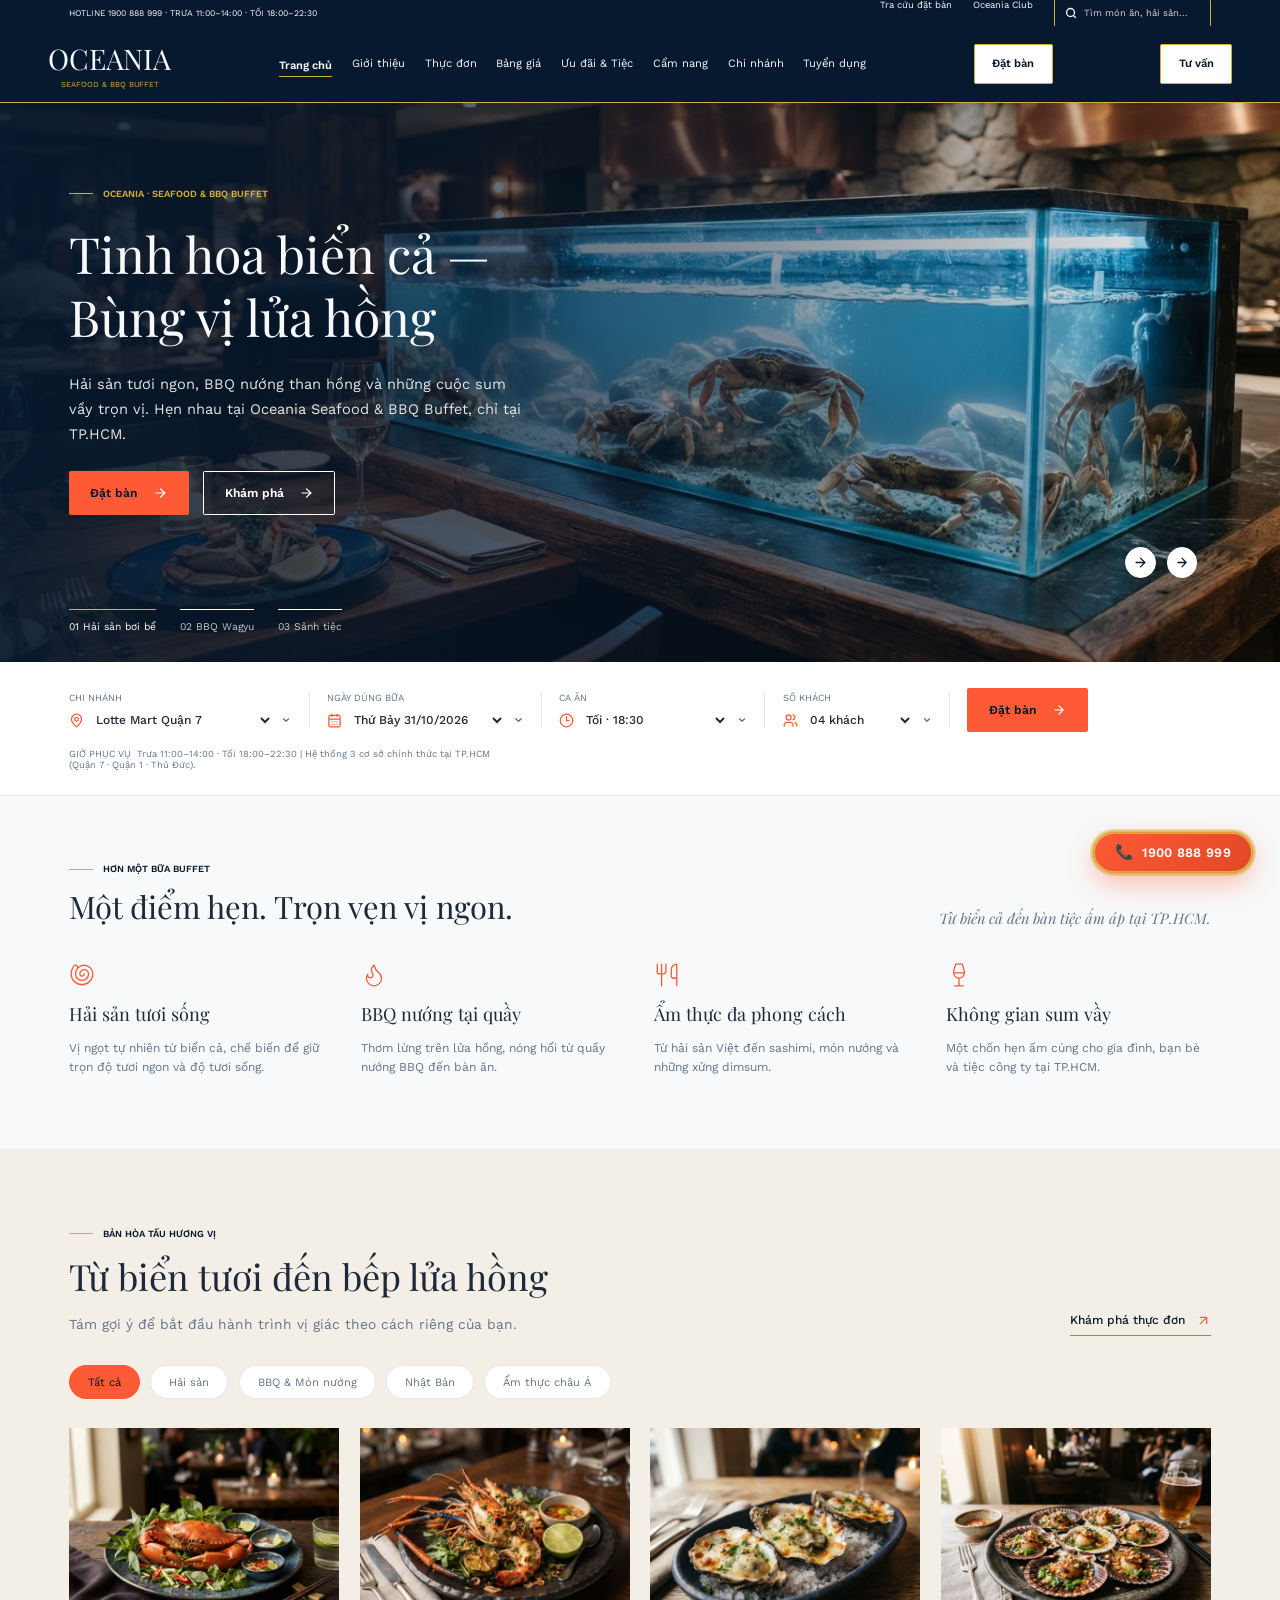
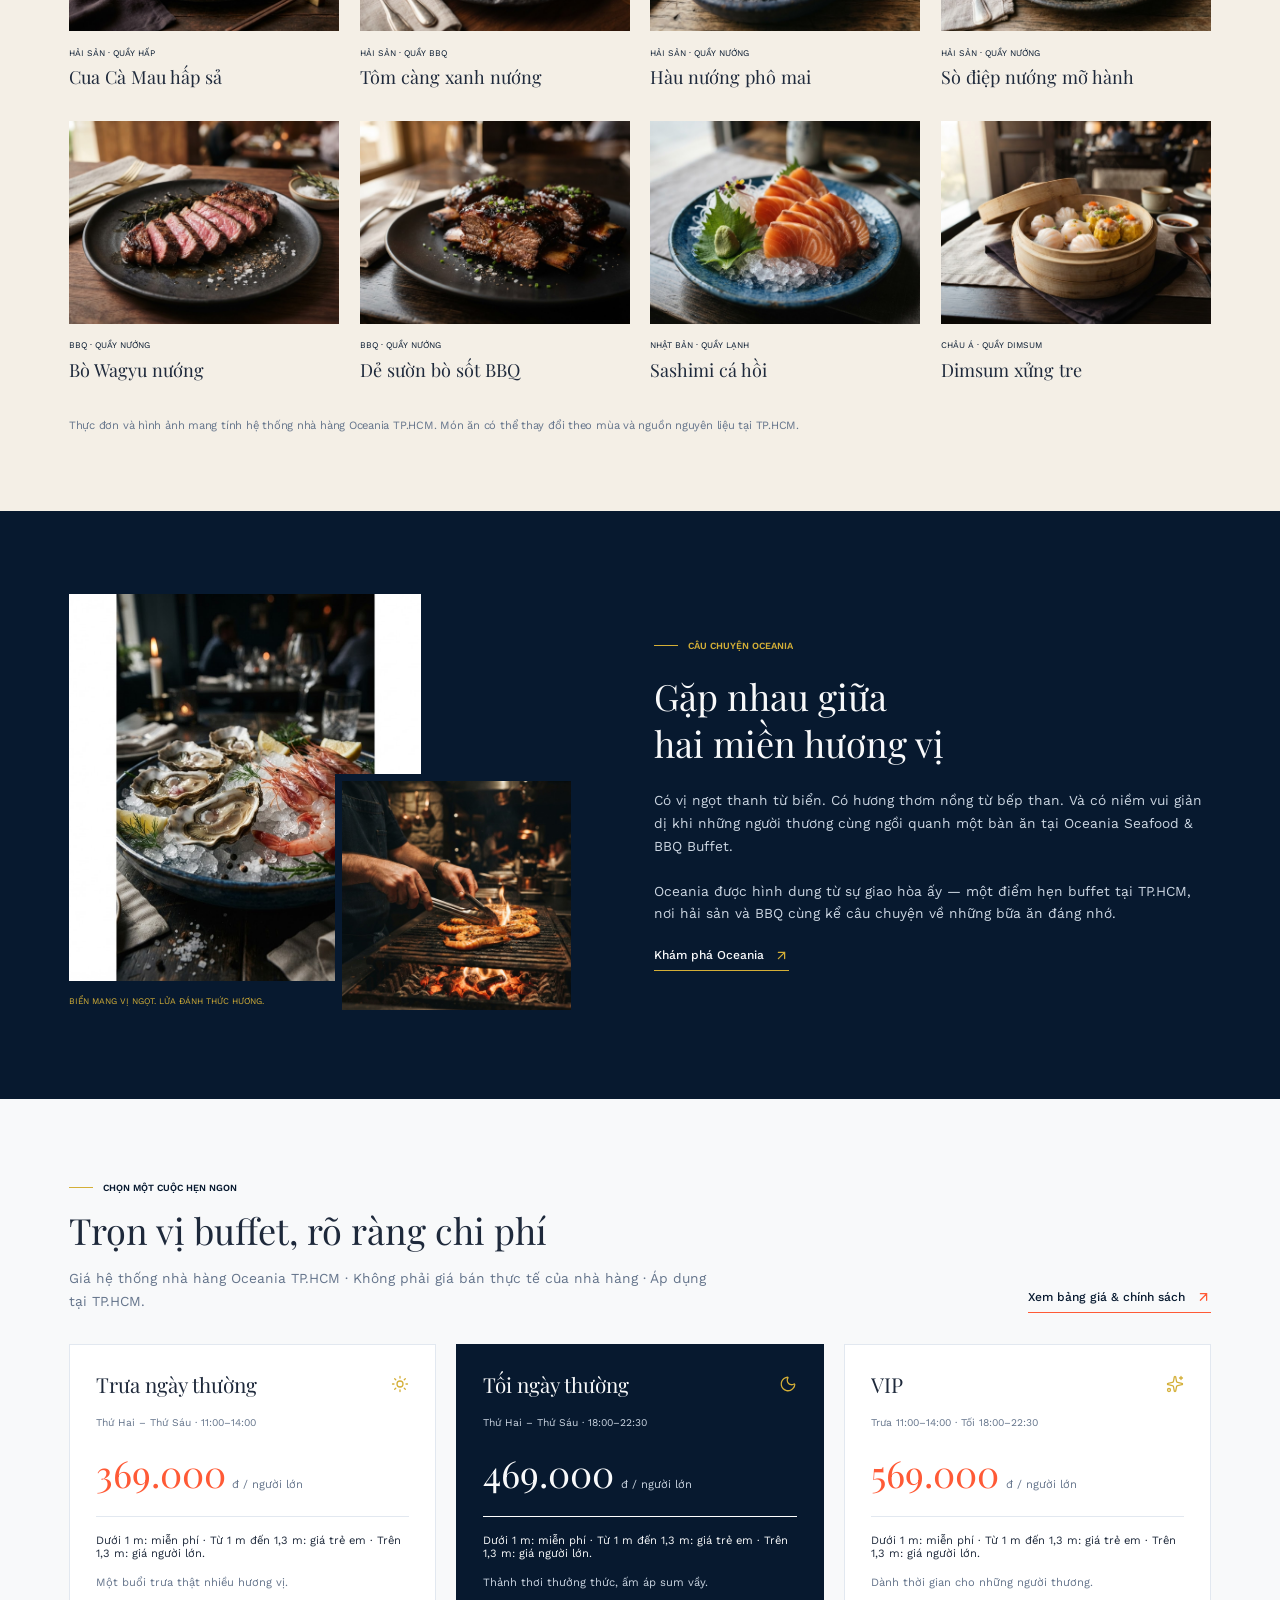
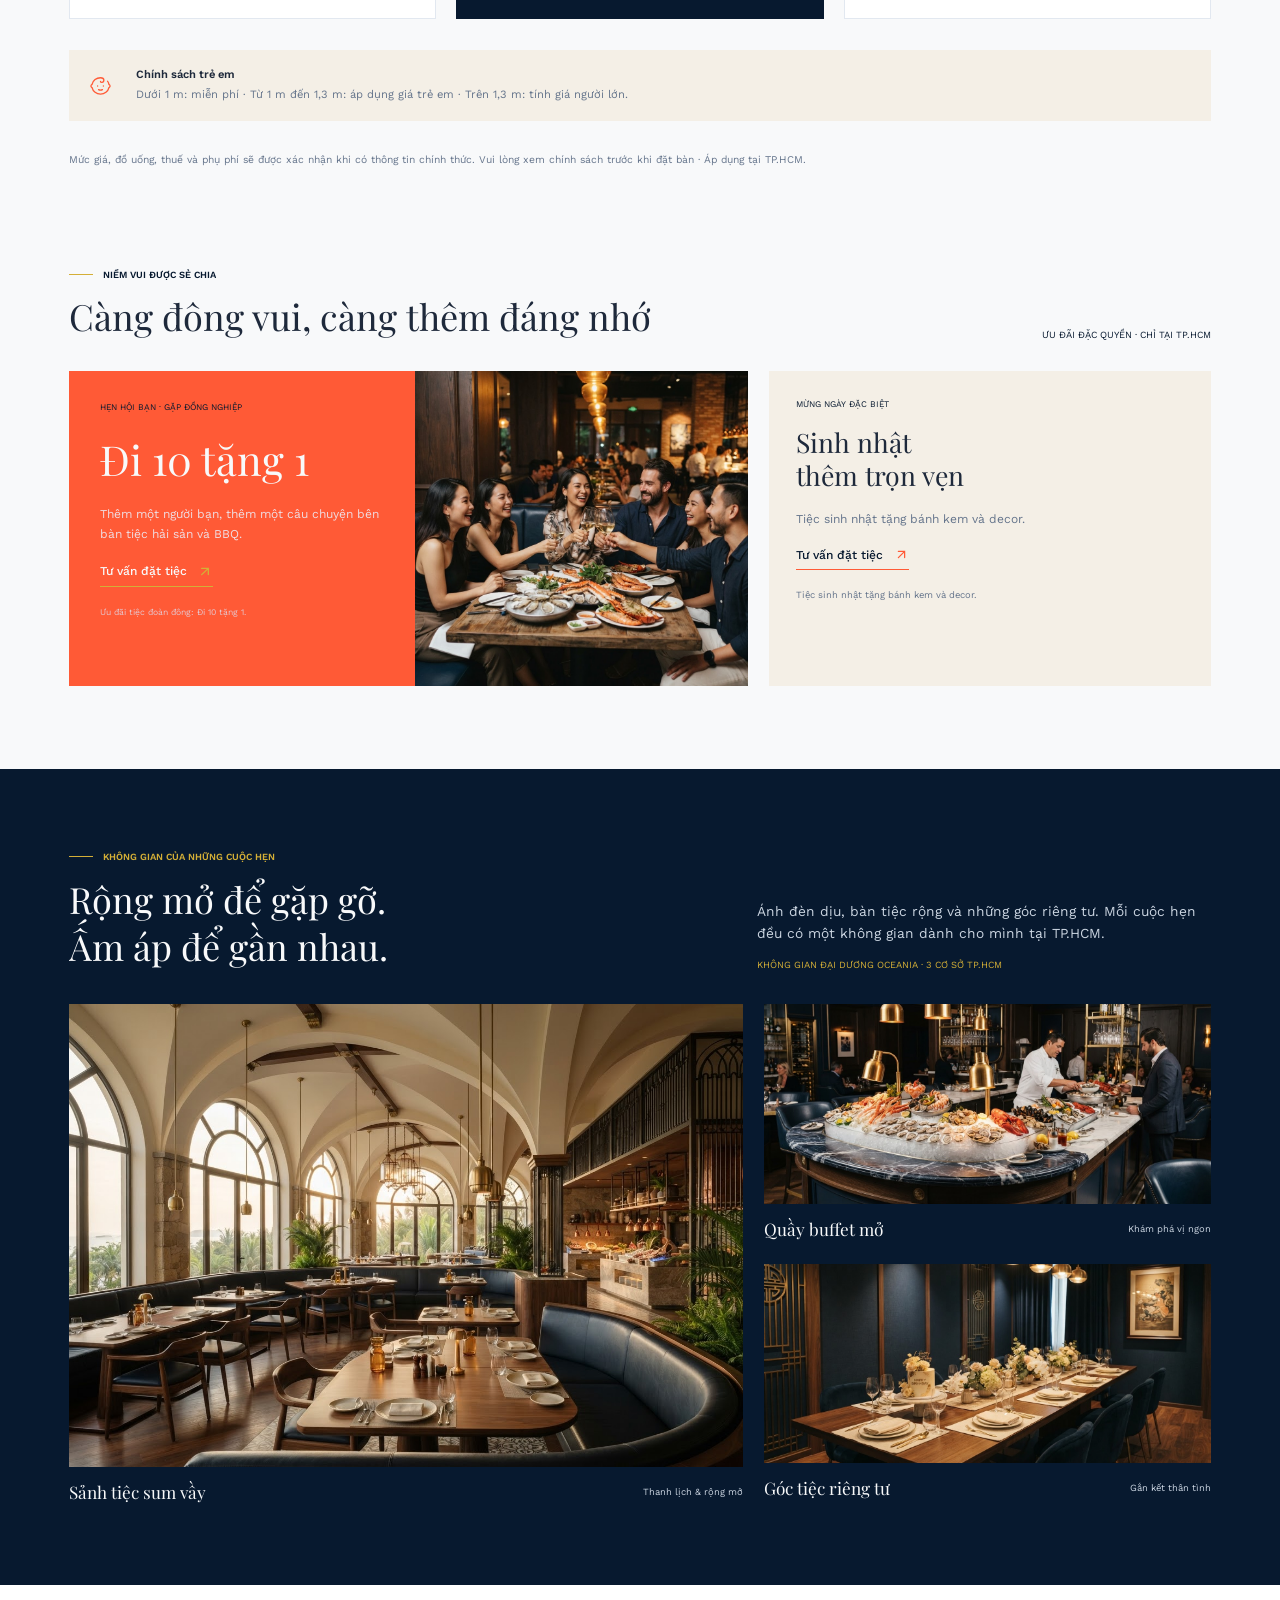
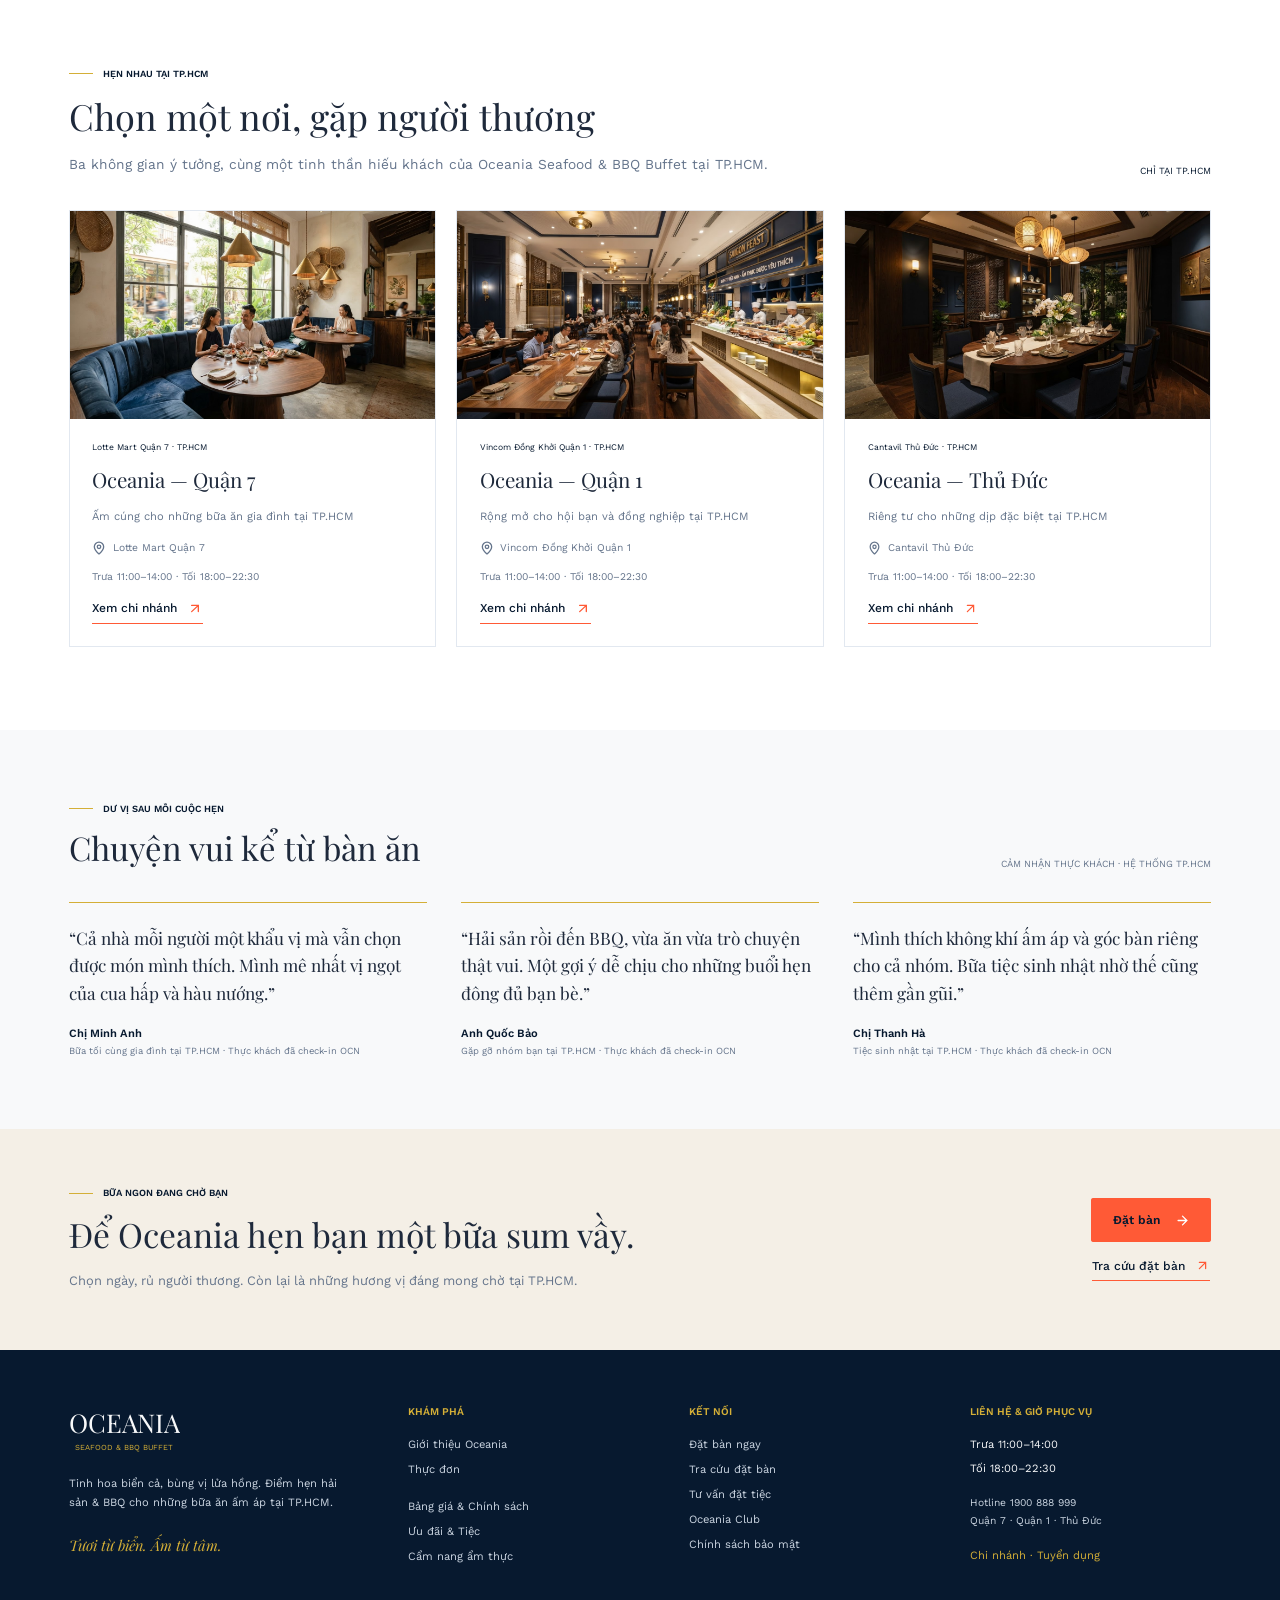
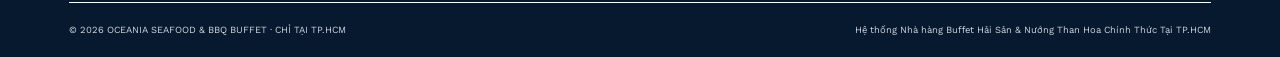
==== commit a76d6b76: "Add files via upload" ====
--- a/index.html
+++ b/index.html
@@ -1,2681 +1,2670 @@
 <!DOCTYPE html>
 <html lang="vi">
 <head>
-  <meta charset="UTF-8" />
-  <meta name="viewport" content="width=device-width, initial-scale=1.0" />
-  <title>Oceania Seafood & BBQ Buffet — Tinh Hoa Biển Cả & Bùng Vị Lửa Hồng</title>
-  <link rel="stylesheet" href="assets/css/style.css" />
+<meta charset="UTF-8" />
+<meta name="viewport" content="width=device-width, initial-scale=1.0" />
+<title>Oceania Seafood & BBQ Buffet — Tinh Hoa Biển Cả & Bùng Vị Lửa Hồng</title>
+<link rel="stylesheet" href="assets/css/style.css" />
 </head>
 <body>
-  <!-- Global Search Autocomplete Drawer (Figma State S11) -->
-  <div id="oceania-search-drawer" class="oceania-search-drawer" aria-hidden="true">
-    <div class="bg-[var(--surface\/card,white)] border border-[var(--brand\/champagne,#d4af37)] border-solid content-stretch flex flex-col gap-[24px] items-start overflow-clip p-[32px] relative shrink-0 w-full" data-node-id="3375:38955" data-name="Tìm kiếm mở rộng">
-          <div class="content-stretch flex gap-[24px] items-end overflow-clip relative shrink-0 w-full" data-node-id="3375:38956" data-name="Tìm kiếm">
-            <div class="bg-[var(--surface\/card,white)] border border-[var(--border\/default,#e2e8f0)] border-solid content-stretch flex flex-[1_0_0] flex-col items-start min-h-[78px] min-w-px overflow-clip p-[14px] relative rounded-[2px]" data-node-id="3375:38957" data-name="Trường thông tin">
-              <div class="[word-break:break-word] font-['Work_Sans:Regular'] font-normal leading-[0] relative shrink-0 text-[#182d36] text-[0px] w-full" data-node-id="3375:38958">
-                <p class="leading-[1.65] mb-0 text-[#667076] text-[11px]">Tìm món ăn, quầy, nguyên liệu</p>
-                <p class="leading-[1.65] text-[15px]">cua</p>
-              </div>
-            </div>
-            <div class="content-stretch flex flex-col items-start overflow-clip relative shrink-0 w-[130px]" data-node-id="3375:38959" data-name="Xóa">
-              <div class="bg-[var(--surface\/card,white)] border border-[var(--border\/default,#e2e8f0)] border-solid content-stretch flex items-center justify-center min-h-[48px] overflow-clip px-[18px] py-[14px] relative rounded-[2px] shrink-0 w-full" data-node-id="3375:38960" data-name="Nút hành động">
-                <p class="[word-break:break-word] flex-[1_0_0] font-['Work_Sans:SemiBold'] font-semibold leading-[1.4] min-w-px relative text-[14px] text-[color:var(--brand\/ocean,#07192f)] text-center" data-node-id="3375:38961">
+<!-- Global Search Autocomplete Drawer (Figma State S11) -->
+<div id="oceania-search-drawer" class="oceania-search-drawer" aria-hidden="true">
+<div class="bg-[var(--surface\/card,white)] border border-[var(--brand\/champagne,#d4af37)] border-solid content-stretch flex flex-col gap-[24px] items-start overflow-clip p-[32px] relative shrink-0 w-full" data-node-id="3375:38955" data-name="Tìm kiếm mở rộng">
+<div class="content-stretch flex gap-[24px] items-end overflow-clip relative shrink-0 w-full" data-node-id="3375:38956" data-name="Tìm kiếm">
+<div class="bg-[var(--surface\/card,white)] border border-[var(--border\/default,#e2e8f0)] border-solid content-stretch flex flex-[1_0_0] flex-col items-start min-h-[78px] min-w-px overflow-clip p-[14px] relative rounded-[2px]" data-node-id="3375:38957" data-name="Trường thông tin">
+<div class="[word-break:break-word] font-['Work_Sans:Regular'] font-normal leading-[0] relative shrink-0 text-[#182d36] text-[0px] w-full" data-node-id="3375:38958">
+<p class="leading-[1.65] mb-0 text-[#667076] text-[11px]">Tìm món ăn, quầy, nguyên liệu</p>
+<p class="leading-[1.65] text-[15px]">cua</p>
+</div>
+</div>
+<div class="content-stretch flex flex-col items-start overflow-clip relative shrink-0 w-[130px]" data-node-id="3375:38959" data-name="Xóa">
+<div class="bg-[var(--surface\/card,white)] border border-[var(--border\/default,#e2e8f0)] border-solid content-stretch flex items-center justify-center min-h-[48px] overflow-clip px-[18px] py-[14px] relative rounded-[2px] shrink-0 w-full" data-node-id="3375:38960" data-name="Nút hành động">
+<p class="[word-break:break-word] flex-[1_0_0] font-['Work_Sans:SemiBold'] font-semibold leading-[1.4] min-w-px relative text-[14px] text-[color:var(--brand\/ocean,#07192f)] text-center" data-node-id="3375:38961">
                   Xóa
-                </p>
-              </div>
-            </div>
-            <div class="content-stretch flex flex-col items-start overflow-clip relative shrink-0 w-[130px]" data-node-id="3375:38962" data-name="Đóng">
-              <div class="bg-[var(--surface\/card,white)] border border-[var(--border\/default,#e2e8f0)] border-solid content-stretch flex items-center justify-center min-h-[48px] overflow-clip px-[18px] py-[14px] relative rounded-[2px] shrink-0 w-full" data-node-id="3375:38963" data-name="Nút hành động">
-                <a class="[word-break:break-word] block cursor-pointer flex-[1_0_0] font-['Work_Sans:SemiBold'] font-semibold leading-[0] min-w-px relative text-[14px] text-[color:var(--brand\/ocean,#07192f)] text-center" data-node-id="3375:38964">
-                  <p class="leading-[1.4]">Đóng ×</p>
-                </a>
-              </div>
-            </div>
-          </div>
-          <p class="[word-break:break-word] font-['Work_Sans:SemiBold'] font-semibold leading-[1.5] relative shrink-0 text-[11px] text-[color:var(--brand\/ocean,#07192f)] w-full" data-node-id="3375:38965">
+</p>
+</div>
+</div>
+<div class="content-stretch flex flex-col items-start overflow-clip relative shrink-0 w-[130px]" data-node-id="3375:38962" data-name="Đóng">
+<div class="bg-[var(--surface\/card,white)] border border-[var(--border\/default,#e2e8f0)] border-solid content-stretch flex items-center justify-center min-h-[48px] overflow-clip px-[18px] py-[14px] relative rounded-[2px] shrink-0 w-full" data-node-id="3375:38963" data-name="Nút hành động">
+<a class="[word-break:break-word] block cursor-pointer flex-[1_0_0] font-['Work_Sans:SemiBold'] font-semibold leading-[0] min-w-px relative text-[14px] text-[color:var(--brand\/ocean,#07192f)] text-center" data-node-id="3375:38964">
+<p class="leading-[1.4]">Đóng ×</p>
+</a>
+</div>
+</div>
+</div>
+<p class="[word-break:break-word] font-['Work_Sans:SemiBold'] font-semibold leading-[1.5] relative shrink-0 text-[11px] text-[color:var(--brand\/ocean,#07192f)] w-full" data-node-id="3375:38965">
             GỢI Ý PHÙ HỢP VỚI “CUA”
-          </p>
-          <div class="content-stretch flex gap-[24px] items-start overflow-clip relative shrink-0 w-full" data-node-id="3375:38966" data-name="Gợi ý món ăn">
-            <div class="content-stretch flex flex-col items-start overflow-clip relative shrink-0 w-[350px]" data-node-id="3375:38967" data-name="Món phù hợp">
-              <div class="content-stretch flex flex-col gap-[14px] items-start overflow-clip relative shrink-0 w-full" data-node-id="3375:38968" data-name="Món ăn">
-                <div class="h-[230px] relative shrink-0 w-full" data-node-id="3375:38969" data-name="Ảnh chính thức">
-                  <img alt="" class="absolute inset-0 max-w-none object-cover pointer-events-none size-full" src="assets/figma/f1d84.png" />
-                </div>
-                <div class="[word-break:break-word] font-['Work_Sans:Regular'] font-normal leading-[0] relative shrink-0 text-[#8d1934] text-[0px] w-full" data-node-id="3375:38970">
-                  <p class="leading-[1.65] mb-0 text-[11px]">Hải sản · Hấp · Không cay</p>
-                  <p class="font-['Playfair_Display:Regular'] leading-[1.65] mb-0 text-[#182d36] text-[25px]">Cua Cà Mau hấp sả</p>
-                  <p class="leading-[1.65] text-[13px]">Xem chi tiết ↗</p>
-                </div>
-              </div>
-            </div>
-            <div class="content-stretch flex flex-[1_0_0] flex-col gap-[24px] items-start min-w-px overflow-clip relative" data-node-id="3375:38971" data-name="Gợi ý chủ đề">
-              <p class="[word-break:break-word] font-['Playfair_Display:Regular'] font-normal leading-[1.28] relative shrink-0 text-[28px] text-[color:var(--text\/primary,#1e293b)] w-full" data-node-id="3375:38972">
+</p>
+<div class="content-stretch flex gap-[24px] items-start overflow-clip relative shrink-0 w-full" data-node-id="3375:38966" data-name="Gợi ý món ăn">
+<div class="content-stretch flex flex-col items-start overflow-clip relative shrink-0 w-[350px]" data-node-id="3375:38967" data-name="Món phù hợp">
+<div class="content-stretch flex flex-col gap-[14px] items-start overflow-clip relative shrink-0 w-full" data-node-id="3375:38968" data-name="Món ăn">
+<div class="h-[230px] relative shrink-0 w-full" data-node-id="3375:38969" data-name="Ảnh chính thức">
+<img alt="" class="absolute inset-0 max-w-none object-cover pointer-events-none size-full" src="assets/figma/f1d84.png" />
+</div>
+<div class="[word-break:break-word] font-['Work_Sans:Regular'] font-normal leading-[0] relative shrink-0 text-[#8d1934] text-[0px] w-full" data-node-id="3375:38970">
+<p class="leading-[1.65] mb-0 text-[11px]">Hải sản · Hấp · Không cay</p>
+<p class="font-['Playfair_Display:Regular'] leading-[1.65] mb-0 text-[#182d36] text-[25px]">Cua Cà Mau hấp sả</p>
+<p class="leading-[1.65] text-[13px]">Xem chi tiết</p>
+</div>
+</div>
+</div>
+<div class="content-stretch flex flex-[1_0_0] flex-col gap-[24px] items-start min-w-px overflow-clip relative" data-node-id="3375:38971" data-name="Gợi ý chủ đề">
+<p class="[word-break:break-word] font-['Playfair_Display:Regular'] font-normal leading-[1.28] relative shrink-0 text-[28px] text-[color:var(--text\/primary,#1e293b)] w-full" data-node-id="3375:38972">
                 Khám phá thêm từ vị biển
-              </p>
-              <div class="content-start flex flex-wrap gap-[8px] items-start overflow-clip relative shrink-0 w-full" data-node-id="3375:38973" data-name="Bộ lọc">
-                <div class="bg-[var(--surface\/card,white)] border border-[var(--border\/default,#e2e8f0)] border-solid content-stretch flex items-start overflow-clip px-[15px] py-[12px] relative rounded-[100px] shrink-0" data-node-id="3375:38974" data-name="Lựa chọn">
-                  <p class="[word-break:break-word] font-['Work_Sans:Regular'] font-normal leading-[normal] relative shrink-0 text-[13px] text-[color:var(--text\/secondary,#64748b)] whitespace-nowrap" data-node-id="3375:38975">
+</p>
+<div class="content-start flex flex-wrap gap-[8px] items-start overflow-clip relative shrink-0 w-full" data-node-id="3375:38973" data-name="Bộ lọc">
+<div class="bg-[var(--surface\/card,white)] border border-[var(--border\/default,#e2e8f0)] border-solid content-stretch flex items-start overflow-clip px-[15px] py-[12px] relative rounded-[100px] shrink-0" data-node-id="3375:38974" data-name="Lựa chọn">
+<p class="[word-break:break-word] font-['Work_Sans:Regular'] font-normal leading-[normal] relative shrink-0 text-[13px] text-[color:var(--text\/secondary,#64748b)] whitespace-nowrap" data-node-id="3375:38975">
                     Hải sản
-                  </p>
-                </div>
-                <div class="bg-[var(--surface\/card,white)] border border-[var(--border\/default,#e2e8f0)] border-solid content-stretch flex items-start overflow-clip px-[15px] py-[12px] relative rounded-[100px] shrink-0" data-node-id="3375:38976" data-name="Lựa chọn">
-                  <p class="[word-break:break-word] font-['Work_Sans:Regular'] font-normal leading-[normal] relative shrink-0 text-[13px] text-[color:var(--text\/secondary,#64748b)] whitespace-nowrap" data-node-id="3375:38977">
+</p>
+</div>
+<div class="bg-[var(--surface\/card,white)] border border-[var(--border\/default,#e2e8f0)] border-solid content-stretch flex items-start overflow-clip px-[15px] py-[12px] relative rounded-[100px] shrink-0" data-node-id="3375:38976" data-name="Lựa chọn">
+<p class="[word-break:break-word] font-['Work_Sans:Regular'] font-normal leading-[normal] relative shrink-0 text-[13px] text-[color:var(--text\/secondary,#64748b)] whitespace-nowrap" data-node-id="3375:38977">
                     Quầy hấp
-                  </p>
-                </div>
-                <div class="bg-[var(--surface\/card,white)] border border-[var(--border\/default,#e2e8f0)] border-solid content-stretch flex items-start overflow-clip px-[15px] py-[12px] relative rounded-[100px] shrink-0" data-node-id="3375:38978" data-name="Lựa chọn">
-                  <p class="[word-break:break-word] font-['Work_Sans:Regular'] font-normal leading-[normal] relative shrink-0 text-[13px] text-[color:var(--text\/secondary,#64748b)] whitespace-nowrap" data-node-id="3375:38979">
+</p>
+</div>
+<div class="bg-[var(--surface\/card,white)] border border-[var(--border\/default,#e2e8f0)] border-solid content-stretch flex items-start overflow-clip px-[15px] py-[12px] relative rounded-[100px] shrink-0" data-node-id="3375:38978" data-name="Lựa chọn">
+<p class="[word-break:break-word] font-['Work_Sans:Regular'] font-normal leading-[normal] relative shrink-0 text-[13px] text-[color:var(--text\/secondary,#64748b)] whitespace-nowrap" data-node-id="3375:38979">
                     Không cay
-                  </p>
-                </div>
-              </div>
-              <div class="[word-break:break-word] font-['Work_Sans:Regular'] font-normal leading-[0] relative shrink-0 text-[15px] text-[color:var(--text\/secondary,#64748b)] w-full" data-node-id="3375:38980">
-                <p class="leading-[1.65] mb-0">Cua Cà Mau hấp sả · Quầy Hải sản</p>
-                <p class="leading-[1.65]">Cẩm nang: Vị ngọt nguyên bản từ cua hấp sả</p>
-              </div>
-              <div class="bg-[var(--surface\/card,white)] border border-[var(--border\/default,#e2e8f0)] border-solid content-stretch flex items-center justify-center min-h-[48px] overflow-clip px-[18px] py-[14px] relative rounded-[2px] shrink-0 w-full" data-node-id="3375:38981" data-name="Nút hành động">
-                <p class="[word-break:break-word] flex-[1_0_0] font-['Work_Sans:SemiBold'] font-semibold leading-[1.4] min-w-px relative text-[14px] text-[color:var(--brand\/ocean,#07192f)] text-center" data-node-id="3375:38982">
+</p>
+</div>
+</div>
+<div class="[word-break:break-word] font-['Work_Sans:Regular'] font-normal leading-[0] relative shrink-0 text-[15px] text-[color:var(--text\/secondary,#64748b)] w-full" data-node-id="3375:38980">
+<p class="leading-[1.65] mb-0">Cua Cà Mau hấp sả · Quầy Hải sản</p>
+<p class="leading-[1.65]">Cẩm nang: Vị ngọt nguyên bản từ cua hấp sả</p>
+</div>
+<div class="bg-[var(--surface\/card,white)] border border-[var(--border\/default,#e2e8f0)] border-solid content-stretch flex items-center justify-center min-h-[48px] overflow-clip px-[18px] py-[14px] relative rounded-[2px] shrink-0 w-full" data-node-id="3375:38981" data-name="Nút hành động">
+<p class="[word-break:break-word] flex-[1_0_0] font-['Work_Sans:SemiBold'] font-semibold leading-[1.4] min-w-px relative text-[14px] text-[color:var(--brand\/ocean,#07192f)] text-center" data-node-id="3375:38982">
                   Xem kết quả tìm kiếm
-                </p>
-              </div>
-              <div class="bg-[var(--surface\/sand,#f4efe6)] border-[var(--brand\/champagne,#d4af37)] border-l-2 border-solid content-stretch flex flex-col items-start overflow-clip p-[18px] relative shrink-0 w-full" data-node-id="3375:38983" data-name="Thông báo">
-                <p class="[word-break:break-word] font-['Work_Sans:Regular'] font-normal leading-[1.65] relative shrink-0 text-[13px] text-[color:var(--text\/secondary,#64748b)] w-full" data-node-id="3375:38984">
+</p>
+</div>
+<div class="bg-[var(--surface\/sand,#f4efe6)] border-[var(--brand\/champagne,#d4af37)] border-l-2 border-solid content-stretch flex flex-col items-start overflow-clip p-[18px] relative shrink-0 w-full" data-node-id="3375:38983" data-name="Thông báo">
+<p class="[word-break:break-word] font-['Work_Sans:Regular'] font-normal leading-[1.65] relative shrink-0 text-[13px] text-[color:var(--text\/secondary,#64748b)] w-full" data-node-id="3375:38984">
                   Thực đơn buffet trọn gói 50+ món — Chỉ chọn vé trưa/tối, không tính thêm tiền từng món trên quầy.
-                </p>
-              </div>
-            </div>
-          </div>
-        </div>
-  </div>
+</p>
+</div>
+</div>
+</div>
+</div>
+</div>
 
-  <!-- Global Mobile Navigation Drawer (Figma State S22) -->
-  <div id="oceania-mobile-drawer" class="oceania-mobile-drawer" aria-hidden="true">
-    <div class="oceania-mobile-drawer-backdrop"></div>
-    <div class="oceania-mobile-drawer-panel">
-      <div class="bg-[var(--brand\/ocean,#07192f)] content-stretch flex flex-col gap-[20px] items-start overflow-clip p-[24px] relative shrink-0 w-full" data-node-id="3375:39491" data-name="Menu điều hướng mở">
-        <div class="[word-break:break-word] content-stretch flex items-start justify-between overflow-clip relative shrink-0 w-full" data-node-id="3375:39492" data-name="Tiêu đề menu">
-          <p class="flex-[1_0_0] font-['Work_Sans:SemiBold'] font-semibold leading-[1.5] min-w-px relative text-[11px] text-[color:var(--brand\/champagne,#d4af37)]" data-node-id="3375:39493">
+<!-- Global Mobile Navigation Drawer (Figma State S22) -->
+<div id="oceania-mobile-drawer" class="oceania-mobile-drawer" aria-hidden="true">
+<div class="oceania-mobile-drawer-backdrop"></div>
+<div class="oceania-mobile-drawer-panel">
+<div class="bg-[var(--brand\/ocean,#07192f)] content-stretch flex flex-col gap-[20px] items-start overflow-clip p-[24px] relative shrink-0 w-full" data-node-id="3375:39491" data-name="Menu điều hướng mở">
+<div class="[word-break:break-word] content-stretch flex items-start justify-between overflow-clip relative shrink-0 w-full" data-node-id="3375:39492" data-name="Tiêu đề menu">
+<p class="flex-[1_0_0] font-['Work_Sans:SemiBold'] font-semibold leading-[1.5] min-w-px relative text-[11px] text-[color:var(--brand\/champagne,#d4af37)]" data-node-id="3375:39493">
             KHÁM PHÁ OCEANIA
-          </p>
-          <p class="font-['Inter:Regular'] font-normal leading-[normal] not-italic relative shrink-0 text-[20px] text-[color:var(--surface\/pearl,#f8f9fa)] whitespace-nowrap" data-node-id="3375:39494">
+</p>
+<p class="font-['Inter:Regular'] font-normal leading-[normal] not-italic relative shrink-0 text-[20px] text-[color:var(--surface\/pearl,#f8f9fa)] whitespace-nowrap" data-node-id="3375:39494">
             ×
-          </p>
-        </div>
-        <div class="bg-[var(--surface\/card,white)] border border-[var(--border\/default,#e2e8f0)] border-solid content-stretch flex flex-col items-start min-h-[78px] overflow-clip p-[14px] relative rounded-[2px] shrink-0 w-full" data-node-id="3375:39495" data-name="Trường thông tin">
-          <div class="w-full"><label class="block text-[11px] text-[#64748b] mb-[4px]">Tìm kiếm nhanh món ăn & cẩm nang</label><input id="oceania-mobile-search-input" type="text" class="oceania-field-input" placeholder="Tìm cua Cà Mau, bò Wagyu, lẩu..." /><div id="oceania-mobile-search-results" class="mt-[8px]"></div></div>
-        </div>
-        <div class="[word-break:break-word] content-stretch flex flex-col font-normal items-start overflow-clip relative shrink-0 w-full whitespace-nowrap" data-node-id="3375:39497" data-name="Các mục chính">
-          <div class="border-[var(--surface\/card,white)] border-b border-solid content-stretch flex items-center justify-between min-h-[52px] overflow-clip relative shrink-0 w-full" data-node-id="3375:39498" data-name="Mục điều hướng">
-            <a href="index.html" class="block cursor-pointer font-['Work_Sans:Regular'] leading-[0] relative shrink-0 text-[17px] text-[color:var(--surface\/pearl,#f8f9fa)]" data-node-id="3375:39499">
-              <p class="leading-[normal]">Trang chủ</p>
-            </a>
-            <p class="font-['Inter:Regular'] leading-[normal] not-italic relative shrink-0 text-[18px] text-[color:var(--brand\/champagne,#d4af37)]" data-node-id="3375:39500">
-              ↗
-            </p>
-          </div>
-          <div class="border-[var(--surface\/card,white)] border-b border-solid content-stretch flex items-center justify-between min-h-[52px] overflow-clip relative shrink-0 w-full" data-node-id="3375:39501" data-name="Mục điều hướng">
-            <a href="about.html" class="block cursor-pointer font-['Work_Sans:Regular'] leading-[0] relative shrink-0 text-[17px] text-[color:var(--surface\/pearl,#f8f9fa)]" data-node-id="3375:39502">
-              <p class="leading-[normal]">Giới thiệu</p>
-            </a>
-            <p class="font-['Inter:Regular'] leading-[normal] not-italic relative shrink-0 text-[18px] text-[color:var(--brand\/champagne,#d4af37)]" data-node-id="3375:39503">
-              ↗
-            </p>
-          </div>
-          <div class="border-[var(--surface\/card,white)] border-b border-solid content-stretch flex items-center justify-between min-h-[52px] overflow-clip relative shrink-0 w-full" data-node-id="3375:39504" data-name="Mục điều hướng">
-            <a href="menu.html" class="block cursor-pointer font-['Work_Sans:Regular'] leading-[0] relative shrink-0 text-[17px] text-[color:var(--surface\/pearl,#f8f9fa)]" data-node-id="3375:39505">
-              <p class="leading-[normal]">Thực đơn</p>
-            </a>
-            <p class="font-['Inter:Regular'] leading-[normal] not-italic relative shrink-0 text-[18px] text-[color:var(--brand\/champagne,#d4af37)]" data-node-id="3375:39506">
-              ↗
-            </p>
-          </div>
-          <div class="border-[var(--surface\/card,white)] border-b border-solid content-stretch flex items-center justify-between min-h-[52px] overflow-clip relative shrink-0 w-full" data-node-id="3375:39507" data-name="Mục điều hướng">
-            <a href="pricing.html" class="block cursor-pointer font-['Work_Sans:Regular'] leading-[0] relative shrink-0 text-[17px] text-[color:var(--surface\/pearl,#f8f9fa)]" data-node-id="3375:39508">
-              <p class="leading-[normal]">Bảng giá</p>
-            </a>
-            <p class="font-['Inter:Regular'] leading-[normal] not-italic relative shrink-0 text-[18px] text-[color:var(--brand\/champagne,#d4af37)]" data-node-id="3375:39509">
-              ↗
-            </p>
-          </div>
-          <div class="border-[var(--surface\/card,white)] border-b border-solid content-stretch flex items-center justify-between min-h-[52px] overflow-clip relative shrink-0 w-full" data-node-id="3375:39510" data-name="Mục điều hướng">
-            <a href="promotions.html" class="block cursor-pointer font-['Work_Sans:Regular'] leading-[0] relative shrink-0 text-[17px] text-[color:var(--surface\/pearl,#f8f9fa)]" data-node-id="3375:39511">
-              <p class="leading-[normal]">Ưu đãi &amp; Tiệc</p>
-            </a>
-            <p class="font-['Inter:Regular'] leading-[normal] not-italic relative shrink-0 text-[18px] text-[color:var(--brand\/champagne,#d4af37)]" data-node-id="3375:39512">
-              ↗
-            </p>
-          </div>
-          <div class="border-[var(--surface\/card,white)] border-b border-solid content-stretch flex items-center justify-between min-h-[52px] overflow-clip relative shrink-0 w-full" data-node-id="3375:39513" data-name="Mục điều hướng">
-            <a href="blog.html" class="block cursor-pointer font-['Work_Sans:Regular'] leading-[0] relative shrink-0 text-[17px] text-[color:var(--surface\/pearl,#f8f9fa)]" data-node-id="3375:39514">
-              <p class="leading-[normal]">Cẩm nang</p>
-            </a>
-            <p class="font-['Inter:Regular'] leading-[normal] not-italic relative shrink-0 text-[18px] text-[color:var(--brand\/champagne,#d4af37)]" data-node-id="3375:39515">
-              ↗
-            </p>
-          </div>
-          <div class="border-[var(--surface\/card,white)] border-b border-solid content-stretch flex items-center justify-between min-h-[52px] overflow-clip relative shrink-0 w-full" data-node-id="3375:39516" data-name="Mục điều hướng">
-            <a href="locations.html" class="block cursor-pointer font-['Work_Sans:Regular'] leading-[0] relative shrink-0 text-[17px] text-[color:var(--surface\/pearl,#f8f9fa)]" data-node-id="3375:39517">
-              <p class="leading-[normal]">Chi nhánh</p>
-            </a>
-            <p class="font-['Inter:Regular'] leading-[normal] not-italic relative shrink-0 text-[18px] text-[color:var(--brand\/champagne,#d4af37)]" data-node-id="3375:39518">
-              ↗
-            </p>
-          </div>
-        </div>
-        <div class="bg-[var(--surface\/card,white)] border border-[var(--border\/default,#e2e8f0)] border-solid content-stretch flex items-center justify-center min-h-[48px] overflow-clip px-[18px] py-[14px] relative rounded-[2px] shrink-0 w-full" data-node-id="3375:39519" data-name="Nút hành động">
-          <a href="booking.html" class="[word-break:break-word] block cursor-pointer flex-[1_0_0] font-['Work_Sans:SemiBold'] font-semibold leading-[0] min-w-px relative text-[14px] text-[color:var(--brand\/ocean,#07192f)] text-center" data-node-id="3375:39520">
-            <p class="leading-[1.4]">Đặt bàn ngay</p>
-          </a>
-        </div>
-        <div class="content-stretch flex gap-[16px] items-start overflow-clip relative shrink-0 w-full" data-node-id="3375:39521" data-name="Liên kết bổ sung">
-          <div class="bg-[var(--surface\/card,white)] border border-[var(--border\/default,#e2e8f0)] border-solid content-stretch flex flex-[1_0_0] items-center justify-center min-h-[48px] min-w-px overflow-clip px-[18px] py-[14px] relative rounded-[2px]" data-node-id="3375:39522" data-name="Nút hành động">
-            <a href="booking-lookup.html" class="[word-break:break-word] block cursor-pointer flex-[1_0_0] font-['Work_Sans:SemiBold'] font-semibold leading-[0] min-w-px relative text-[14px] text-[color:var(--brand\/ocean,#07192f)] text-center" data-node-id="3375:39523">
-              <p class="leading-[1.4]">Tra cứu đặt bàn</p>
-            </a>
-          </div>
-          <div class="bg-[var(--surface\/card,white)] border border-[var(--border\/default,#e2e8f0)] border-solid content-stretch flex flex-[1_0_0] items-center justify-center min-h-[48px] min-w-px overflow-clip px-[18px] py-[14px] relative rounded-[2px]" data-node-id="3375:39524" data-name="Nút hành động">
-            <a href="reviews.html" class="[word-break:break-word] block cursor-pointer flex-[1_0_0] font-['Work_Sans:SemiBold'] font-semibold leading-[0] min-w-px relative text-[14px] text-[color:var(--brand\/ocean,#07192f)] text-center" data-node-id="3375:39525">
-              <p class="leading-[1.4]">Oceania Club</p>
-            </a>
-          </div>
-        </div>
-        <p class="[word-break:break-word] font-['Work_Sans:Regular'] font-normal leading-[1.65] relative shrink-0 text-[#cbd5e1] text-[13px] w-full" data-node-id="3375:39526">
+</p>
+</div>
+<div class="bg-[var(--surface\/card,white)] border border-[var(--border\/default,#e2e8f0)] border-solid content-stretch flex flex-col items-start min-h-[78px] overflow-clip p-[14px] relative rounded-[2px] shrink-0 w-full" data-node-id="3375:39495" data-name="Trường thông tin">
+<div class="w-full"><label class="block text-[11px] text-[#64748b] mb-[4px]">Tìm kiếm nhanh món ăn & cẩm nang</label><input id="oceania-mobile-search-input" type="text" class="oceania-field-input" placeholder="Tìm cua Cà Mau, bò Wagyu, lẩu..." /><div id="oceania-mobile-search-results" class="mt-[8px]"></div></div>
+</div>
+<div class="[word-break:break-word] content-stretch flex flex-col font-normal items-start overflow-clip relative shrink-0 w-full whitespace-nowrap" data-node-id="3375:39497" data-name="Các mục chính">
+<div class="border-[var(--surface\/card,white)] border-b border-solid content-stretch flex items-center justify-between min-h-[52px] overflow-clip relative shrink-0 w-full" data-node-id="3375:39498" data-name="Mục điều hướng">
+<a href="index.html" class="block cursor-pointer font-['Work_Sans:Regular'] leading-[0] relative shrink-0 text-[17px] text-[color:var(--surface\/pearl,#f8f9fa)]" data-node-id="3375:39499">
+<p class="leading-[normal]">Trang chủ</p>
+</a>
+            
+</div>
+<div class="border-[var(--surface\/card,white)] border-b border-solid content-stretch flex items-center justify-between min-h-[52px] overflow-clip relative shrink-0 w-full" data-node-id="3375:39501" data-name="Mục điều hướng">
+<a href="about.html" class="block cursor-pointer font-['Work_Sans:Regular'] leading-[0] relative shrink-0 text-[17px] text-[color:var(--surface\/pearl,#f8f9fa)]" data-node-id="3375:39502">
+<p class="leading-[normal]">Giới thiệu</p>
+</a>
+            
+</div>
+<div class="border-[var(--surface\/card,white)] border-b border-solid content-stretch flex items-center justify-between min-h-[52px] overflow-clip relative shrink-0 w-full" data-node-id="3375:39504" data-name="Mục điều hướng">
+<a href="menu.html" class="block cursor-pointer font-['Work_Sans:Regular'] leading-[0] relative shrink-0 text-[17px] text-[color:var(--surface\/pearl,#f8f9fa)]" data-node-id="3375:39505">
+<p class="leading-[normal]">Thực đơn</p>
+</a>
+            
+</div>
+<div class="border-[var(--surface\/card,white)] border-b border-solid content-stretch flex items-center justify-between min-h-[52px] overflow-clip relative shrink-0 w-full" data-node-id="3375:39507" data-name="Mục điều hướng">
+<a href="pricing.html" class="block cursor-pointer font-['Work_Sans:Regular'] leading-[0] relative shrink-0 text-[17px] text-[color:var(--surface\/pearl,#f8f9fa)]" data-node-id="3375:39508">
+<p class="leading-[normal]">Bảng giá</p>
+</a>
+            
+</div>
+<div class="border-[var(--surface\/card,white)] border-b border-solid content-stretch flex items-center justify-between min-h-[52px] overflow-clip relative shrink-0 w-full" data-node-id="3375:39510" data-name="Mục điều hướng">
+<a href="promotions.html" class="block cursor-pointer font-['Work_Sans:Regular'] leading-[0] relative shrink-0 text-[17px] text-[color:var(--surface\/pearl,#f8f9fa)]" data-node-id="3375:39511">
+<p class="leading-[normal]">Ưu đãi &amp; Tiệc</p>
+</a>
+            
+</div>
+<div class="border-[var(--surface\/card,white)] border-b border-solid content-stretch flex items-center justify-between min-h-[52px] overflow-clip relative shrink-0 w-full" data-node-id="3375:39513" data-name="Mục điều hướng">
+<a href="blog.html" class="block cursor-pointer font-['Work_Sans:Regular'] leading-[0] relative shrink-0 text-[17px] text-[color:var(--surface\/pearl,#f8f9fa)]" data-node-id="3375:39514">
+<p class="leading-[normal]">Cẩm nang</p>
+</a>
+            
+</div>
+<div class="border-[var(--surface\/card,white)] border-b border-solid content-stretch flex items-center justify-between min-h-[52px] overflow-clip relative shrink-0 w-full" data-node-id="3375:39516" data-name="Mục điều hướng">
+<a href="locations.html" class="block cursor-pointer font-['Work_Sans:Regular'] leading-[0] relative shrink-0 text-[17px] text-[color:var(--surface\/pearl,#f8f9fa)]" data-node-id="3375:39517">
+<p class="leading-[normal]">Chi nhánh</p>
+</a>
+<a href="careers.html" class="block cursor-pointer font-['Work_Sans:Regular'] leading-[0] relative shrink-0 text-[17px] text-[color:var(--surface\/pearl,#f8f9fa)]" data-name="Tuyển dụng">
+<p class="leading-[normal]">Tuyển dụng</p>
+</a>
+            
+</div>
+</div>
+<div class="bg-[var(--surface\/card,white)] border border-[var(--border\/default,#e2e8f0)] border-solid content-stretch flex items-center justify-center min-h-[48px] overflow-clip px-[18px] py-[14px] relative rounded-[2px] shrink-0 w-full" data-node-id="3375:39519" data-name="Nút hành động">
+<a href="booking.html" class="[word-break:break-word] block cursor-pointer flex-[1_0_0] font-['Work_Sans:SemiBold'] font-semibold leading-[0] min-w-px relative text-[14px] text-[color:var(--brand\/ocean,#07192f)] text-center" data-node-id="3375:39520">
+<p class="leading-[1.4]">Đặt bàn ngay</p>
+</a>
+</div>
+<div class="content-stretch flex gap-[16px] items-start overflow-clip relative shrink-0 w-full" data-node-id="3375:39521" data-name="Liên kết bổ sung">
+<div class="bg-[var(--surface\/card,white)] border border-[var(--border\/default,#e2e8f0)] border-solid content-stretch flex flex-[1_0_0] items-center justify-center min-h-[48px] min-w-px overflow-clip px-[18px] py-[14px] relative rounded-[2px]" data-node-id="3375:39522" data-name="Nút hành động">
+<a href="booking-lookup.html" class="[word-break:break-word] block cursor-pointer flex-[1_0_0] font-['Work_Sans:SemiBold'] font-semibold leading-[0] min-w-px relative text-[14px] text-[color:var(--brand\/ocean,#07192f)] text-center" data-node-id="3375:39523">
+<p class="leading-[1.4]">Tra cứu đặt bàn</p>
+</a>
+</div>
+<div class="bg-[var(--surface\/card,white)] border border-[var(--border\/default,#e2e8f0)] border-solid content-stretch flex flex-[1_0_0] items-center justify-center min-h-[48px] min-w-px overflow-clip px-[18px] py-[14px] relative rounded-[2px]" data-node-id="3375:39524" data-name="Nút hành động">
+<a href="reviews.html" class="[word-break:break-word] block cursor-pointer flex-[1_0_0] font-['Work_Sans:SemiBold'] font-semibold leading-[0] min-w-px relative text-[14px] text-[color:var(--brand\/ocean,#07192f)] text-center" data-node-id="3375:39525">
+<p class="leading-[1.4]">Oceania Club</p>
+</a>
+</div>
+</div>
+<p class="[word-break:break-word] font-['Work_Sans:Regular'] font-normal leading-[1.65] relative shrink-0 text-[#cbd5e1] text-[13px] w-full" data-node-id="3375:39526">
           Hotline 1900 888 999 · TP.HCM
-        </p>
-      </div>
-    </div>
-  </div>
+</p>
+</div>
+</div>
+</div>
 
-  <!-- Desktop View (1440px Figma Frame) -->
-  <div class="oceania-desktop-view">
-    <div
+<!-- Desktop View (1440px Figma Frame) -->
+<div class="oceania-desktop-view">
+<div
       class="bg-[var(--surface\/pearl,#f8f9fa)] content-stretch flex flex-col items-start relative size-full"
       data-node-id="3346:3"
       data-name="Oceania — Trang chủ"
     >
-      <div class="bg-[var(--brand\/ocean,#07192f)] content-stretch flex flex-col items-start overflow-clip relative shrink-0 w-full" data-node-id="3346:4" data-name="Navigation">
-        <div class="bg-[var(--brand\/ocean,#07192f)] content-stretch flex h-[30px] items-center justify-between overflow-clip px-[80px] relative shrink-0 w-full" data-node-id="3346:5" data-name="Guest services">
-          <p class="[word-break:break-word] font-['Work_Sans:Regular'] font-normal leading-[normal] relative shrink-0 text-[10px] text-[color:var(--surface\/pearl,#f8f9fa)] whitespace-nowrap" data-node-id="3346:6">
+<div class="bg-[var(--brand\/ocean,#07192f)] content-stretch flex flex-col items-start overflow-clip relative shrink-0 w-full" data-node-id="3346:4" data-name="Navigation">
+<div class="bg-[var(--brand\/ocean,#07192f)] content-stretch flex h-[30px] items-center justify-between overflow-clip px-[80px] relative shrink-0 w-full" data-node-id="3346:5" data-name="Guest services">
+<p class="[word-break:break-word] font-['Work_Sans:Regular'] font-normal leading-[normal] relative shrink-0 text-[10px] text-[color:var(--surface\/pearl,#f8f9fa)] whitespace-nowrap" data-node-id="3346:6">
             HOTLINE 1900 888 999 · TRƯA 11:00–14:00 · TỐI 18:00–22:30
-          </p>
-          <div class="content-stretch flex gap-[24px] items-start overflow-clip relative shrink-0" data-node-id="3346:7" data-name="Secondary links">
-            <a href="booking-lookup.html" class="[word-break:break-word] block cursor-pointer font-['Work_Sans:Regular'] font-normal leading-[0] relative shrink-0 text-[11px] text-[color:var(--surface\/pearl,#f8f9fa)] whitespace-nowrap" data-node-id="3346:8">
-              <p class="leading-[normal]">Tra cứu đặt bàn</p>
-            </a>
-            <a href="reviews.html" class="[word-break:break-word] block cursor-pointer font-['Work_Sans:Regular'] font-normal leading-[0] relative shrink-0 text-[11px] text-[color:var(--surface\/pearl,#f8f9fa)] whitespace-nowrap" data-node-id="3346:9">
-              <p class="leading-[normal]">Oceania Club</p>
-            </a>
-            <div class="bg-[var(--brand\/ocean,#07192f)] border border-[var(--brand\/champagne,#d4af37)] border-solid content-stretch flex gap-[8px] items-center overflow-clip px-[12px] py-[8px] relative rounded-[2px] shrink-0" data-node-id="3375:20" data-name="Search field">
-              <div class="relative shrink-0 size-[14px]" data-node-id="3346:419" data-name="search">
-                <img alt="" class="absolute block inset-0 max-w-none size-full" src="assets/figma/f5e0f.svg" />
-              </div>
-              <input type="text" class="oceania-header-search-input" placeholder="Tìm món ăn, hải sản..." aria-label="Tìm món ăn" />
-            </div>
-          </div>
-        </div>
-        <div class="border-[var(--brand\/champagne,#d4af37)] border-b border-solid content-stretch flex h-[90px] items-center justify-between overflow-clip px-[56px] relative shrink-0 w-full" data-node-id="3346:11" data-name="Main navigation">
-          <div class="[word-break:break-word] content-stretch flex flex-col font-normal gap-[4px] items-center leading-[normal] overflow-clip relative shrink-0 whitespace-nowrap" data-node-id="3346:12" data-name="Oceania wordmark">
-            <p class="font-['Playfair_Display:Regular'] relative shrink-0 text-[33px] text-[color:var(--surface\/pearl,#f8f9fa)]" data-node-id="3346:13">
+</p>
+<div class="content-stretch flex gap-[24px] items-start overflow-clip relative shrink-0" data-node-id="3346:7" data-name="Secondary links">
+<a href="booking-lookup.html" class="[word-break:break-word] block cursor-pointer font-['Work_Sans:Regular'] font-normal leading-[0] relative shrink-0 text-[11px] text-[color:var(--surface\/pearl,#f8f9fa)] whitespace-nowrap" data-node-id="3346:8">
+<p class="leading-[normal]">Tra cứu đặt bàn</p>
+</a>
+<a href="reviews.html" class="[word-break:break-word] block cursor-pointer font-['Work_Sans:Regular'] font-normal leading-[0] relative shrink-0 text-[11px] text-[color:var(--surface\/pearl,#f8f9fa)] whitespace-nowrap" data-node-id="3346:9">
+<p class="leading-[normal]">Oceania Club</p>
+</a>
+<div class="bg-[var(--brand\/ocean,#07192f)] border border-[var(--brand\/champagne,#d4af37)] border-solid content-stretch flex gap-[8px] items-center overflow-clip px-[12px] py-[8px] relative rounded-[2px] shrink-0" data-node-id="3375:20" data-name="Search field">
+<div class="relative shrink-0 size-[14px]" data-node-id="3346:419" data-name="search">
+<img alt="" class="absolute block inset-0 max-w-none size-full" src="assets/figma/f5e0f.svg" />
+</div>
+<input type="text" class="oceania-header-search-input" placeholder="Tìm món ăn, hải sản..." aria-label="Tìm món ăn" />
+</div>
+</div>
+</div>
+<div class="border-[var(--brand\/champagne,#d4af37)] border-b border-solid content-stretch flex h-[90px] items-center justify-between overflow-clip px-[56px] relative shrink-0 w-full" data-node-id="3346:11" data-name="Main navigation">
+<div class="[word-break:break-word] content-stretch flex flex-col font-normal gap-[4px] items-center leading-[normal] overflow-clip relative shrink-0 whitespace-nowrap" data-node-id="3346:12" data-name="Oceania wordmark">
+<p class="font-['Playfair_Display:Regular'] relative shrink-0 text-[33px] text-[color:var(--surface\/pearl,#f8f9fa)]" data-node-id="3346:13">
               OCEANIA
-            </p>
-            <p class="font-['Work_Sans:Regular'] relative shrink-0 text-[9px] text-[color:var(--brand\/champagne,#d4af37)]" data-node-id="3346:14">SEAFOOD &amp; BBQ BUFFET</p>
-          </div>
-          <div class="content-stretch flex gap-[23px] items-center overflow-clip relative shrink-0" data-node-id="3346:15" data-name="Page links">
-            <div class="border-[var(--brand\/champagne,#d4af37)] border-b border-solid content-stretch flex flex-col items-start overflow-clip pb-[8px] pt-[9px] relative shrink-0" data-node-id="3346:16" data-name="Navigation item">
-              <p class="[word-break:break-word] font-['Work_Sans:SemiBold'] font-semibold leading-[normal] relative shrink-0 text-[13px] text-[color:var(--surface\/pearl,#f8f9fa)] whitespace-nowrap" data-node-id="3346:17">
+</p>
+<p class="font-['Work_Sans:Regular'] relative shrink-0 text-[9px] text-[color:var(--brand\/champagne,#d4af37)]" data-node-id="3346:14">SEAFOOD &amp; BBQ BUFFET</p>
+</div>
+<div class="content-stretch flex gap-[23px] items-center overflow-clip relative shrink-0" data-node-id="3346:15" data-name="Page links">
+<div class="border-[var(--brand\/champagne,#d4af37)] border-b border-solid content-stretch flex flex-col items-start overflow-clip pb-[8px] pt-[9px] relative shrink-0" data-node-id="3346:16" data-name="Navigation item">
+<p class="[word-break:break-word] font-['Work_Sans:SemiBold'] font-semibold leading-[normal] relative shrink-0 text-[13px] text-[color:var(--surface\/pearl,#f8f9fa)] whitespace-nowrap" data-node-id="3346:17">
                 Trang chủ
-              </p>
-            </div>
-            <div class="border-[rgba(0,0,0,0)] border-b border-solid content-stretch flex flex-col items-start overflow-clip pb-[8px] pt-[9px] relative shrink-0" data-node-id="3346:18" data-name="Navigation item">
-              <a href="about.html" class="[word-break:break-word] block cursor-pointer font-['Work_Sans:Regular'] font-normal leading-[0] relative shrink-0 text-[13px] text-[color:var(--surface\/pearl,#f8f9fa)] whitespace-nowrap" data-node-id="3346:19">
-                <p class="leading-[normal]">Giới thiệu</p>
-              </a>
-            </div>
-            <div class="border-[rgba(0,0,0,0)] border-b border-solid content-stretch flex flex-col items-start overflow-clip pb-[8px] pt-[9px] relative shrink-0" data-node-id="3346:20" data-name="Navigation item">
-              <a href="menu.html" class="[word-break:break-word] block cursor-pointer font-['Work_Sans:Regular'] font-normal leading-[0] relative shrink-0 text-[13px] text-[color:var(--surface\/pearl,#f8f9fa)] whitespace-nowrap" data-node-id="3346:21">
-                <p class="leading-[normal]">Thực đơn</p>
-              </a>
-            </div>
-            <div class="border-[rgba(0,0,0,0)] border-b border-solid content-stretch flex flex-col items-start overflow-clip pb-[8px] pt-[9px] relative shrink-0" data-node-id="3346:22" data-name="Navigation item">
-              <a href="pricing.html" class="[word-break:break-word] block cursor-pointer font-['Work_Sans:Regular'] font-normal leading-[0] relative shrink-0 text-[13px] text-[color:var(--surface\/pearl,#f8f9fa)] whitespace-nowrap" data-node-id="3346:23">
-                <p class="leading-[normal]">Bảng giá</p>
-              </a>
-            </div>
-            <div class="border-[rgba(0,0,0,0)] border-b border-solid content-stretch flex flex-col items-start overflow-clip pb-[8px] pt-[9px] relative shrink-0" data-node-id="3346:24" data-name="Navigation item">
-              <a href="promotions.html" class="[word-break:break-word] block cursor-pointer font-['Work_Sans:Regular'] font-normal leading-[0] relative shrink-0 text-[13px] text-[color:var(--surface\/pearl,#f8f9fa)] whitespace-nowrap" data-node-id="3346:25">
-                <p class="leading-[normal]">Ưu đãi &amp; Tiệc</p>
-              </a>
-            </div>
-            <div class="border-[rgba(0,0,0,0)] border-b border-solid content-stretch flex flex-col items-start overflow-clip pb-[8px] pt-[9px] relative shrink-0" data-node-id="3346:26" data-name="Navigation item">
-              <a href="blog.html" class="[word-break:break-word] block cursor-pointer font-['Work_Sans:Regular'] font-normal leading-[0] relative shrink-0 text-[13px] text-[color:var(--surface\/pearl,#f8f9fa)] whitespace-nowrap" data-node-id="3346:27">
-                <p class="leading-[normal]">Cẩm nang</p>
-              </a>
-            </div>
-            <div class="border-[rgba(0,0,0,0)] border-b border-solid content-stretch flex flex-col items-start overflow-clip pb-[8px] pt-[9px] relative shrink-0" data-node-id="3346:28" data-name="Navigation item">
-              <a href="locations.html" class="[word-break:break-word] block cursor-pointer font-['Work_Sans:Regular'] font-normal leading-[0] relative shrink-0 text-[13px] text-[color:var(--surface\/pearl,#f8f9fa)] whitespace-nowrap" data-node-id="3346:29">
-                <p class="leading-[normal]">Chi nhánh</p>
-              </a>
-            </div>
-            <a href="careers.html" class="border-[rgba(0,0,0,0)] border-b border-solid content-stretch cursor-pointer flex flex-col items-start overflow-clip pb-[8px] pt-[9px] relative shrink-0" data-node-id="3511:2" data-name="Tuyển dụng">
-              <div class="[word-break:break-word] font-['Work_Sans:Regular'] font-normal leading-[0] relative shrink-0 text-[13px] text-[color:var(--surface\/pearl,#f8f9fa)] text-left whitespace-nowrap" data-node-id="3511:3">
-                <p class="leading-[normal]">Tuyển dụng</p>
-              </div>
-            </a>
-          </div>
-          <div class="bg-[var(--surface\/card,white)] border border-[var(--brand\/champagne,#d4af37)] border-solid content-stretch flex items-start overflow-clip px-[20px] py-[14px] relative rounded-[2px] shrink-0" data-node-id="3346:30" data-name="Booking action">
-            <a href="booking.html" class="[word-break:break-word] block cursor-pointer font-['Work_Sans:SemiBold'] font-semibold leading-[0] relative shrink-0 text-[13px] text-[color:var(--brand\/ocean,#07192f)] whitespace-nowrap" data-node-id="3346:31">
-              <p class="leading-[normal]">Đặt bàn</p>
-            </a>
-          </div>
-          <div class="bg-[var(--surface\/card,white)] border border-[var(--brand\/champagne,#d4af37)] border-solid content-stretch flex items-start overflow-clip px-[20px] py-[14px] relative rounded-[2px] shrink-0" data-node-id="3375:22" data-name="Consultation action">
-            <p class="[word-break:break-word] font-['Work_Sans:SemiBold'] font-semibold leading-[normal] relative shrink-0 text-[13px] text-[color:var(--brand\/ocean,#07192f)] whitespace-nowrap" data-node-id="3375:23">
+</p>
+</div>
+<div class="border-[rgba(0,0,0,0)] border-b border-solid content-stretch flex flex-col items-start overflow-clip pb-[8px] pt-[9px] relative shrink-0" data-node-id="3346:18" data-name="Navigation item">
+<a href="about.html" class="[word-break:break-word] block cursor-pointer font-['Work_Sans:Regular'] font-normal leading-[0] relative shrink-0 text-[13px] text-[color:var(--surface\/pearl,#f8f9fa)] whitespace-nowrap" data-node-id="3346:19">
+<p class="leading-[normal]">Giới thiệu</p>
+</a>
+</div>
+<div class="border-[rgba(0,0,0,0)] border-b border-solid content-stretch flex flex-col items-start overflow-clip pb-[8px] pt-[9px] relative shrink-0" data-node-id="3346:20" data-name="Navigation item">
+<a href="menu.html" class="[word-break:break-word] block cursor-pointer font-['Work_Sans:Regular'] font-normal leading-[0] relative shrink-0 text-[13px] text-[color:var(--surface\/pearl,#f8f9fa)] whitespace-nowrap" data-node-id="3346:21">
+<p class="leading-[normal]">Thực đơn</p>
+</a>
+</div>
+<div class="border-[rgba(0,0,0,0)] border-b border-solid content-stretch flex flex-col items-start overflow-clip pb-[8px] pt-[9px] relative shrink-0" data-node-id="3346:22" data-name="Navigation item">
+<a href="pricing.html" class="[word-break:break-word] block cursor-pointer font-['Work_Sans:Regular'] font-normal leading-[0] relative shrink-0 text-[13px] text-[color:var(--surface\/pearl,#f8f9fa)] whitespace-nowrap" data-node-id="3346:23">
+<p class="leading-[normal]">Bảng giá</p>
+</a>
+</div>
+<div class="border-[rgba(0,0,0,0)] border-b border-solid content-stretch flex flex-col items-start overflow-clip pb-[8px] pt-[9px] relative shrink-0" data-node-id="3346:24" data-name="Navigation item">
+<a href="promotions.html" class="[word-break:break-word] block cursor-pointer font-['Work_Sans:Regular'] font-normal leading-[0] relative shrink-0 text-[13px] text-[color:var(--surface\/pearl,#f8f9fa)] whitespace-nowrap" data-node-id="3346:25">
+<p class="leading-[normal]">Ưu đãi &amp; Tiệc</p>
+</a>
+</div>
+<div class="border-[rgba(0,0,0,0)] border-b border-solid content-stretch flex flex-col items-start overflow-clip pb-[8px] pt-[9px] relative shrink-0" data-node-id="3346:26" data-name="Navigation item">
+<a href="blog.html" class="[word-break:break-word] block cursor-pointer font-['Work_Sans:Regular'] font-normal leading-[0] relative shrink-0 text-[13px] text-[color:var(--surface\/pearl,#f8f9fa)] whitespace-nowrap" data-node-id="3346:27">
+<p class="leading-[normal]">Cẩm nang</p>
+</a>
+</div>
+<div class="border-[rgba(0,0,0,0)] border-b border-solid content-stretch flex flex-col items-start overflow-clip pb-[8px] pt-[9px] relative shrink-0" data-node-id="3346:28" data-name="Navigation item">
+<a href="locations.html" class="[word-break:break-word] block cursor-pointer font-['Work_Sans:Regular'] font-normal leading-[0] relative shrink-0 text-[13px] text-[color:var(--surface\/pearl,#f8f9fa)] whitespace-nowrap" data-node-id="3346:29">
+<p class="leading-[normal]">Chi nhánh</p>
+</a>
+</div>
+<a href="careers.html" class="border-[rgba(0,0,0,0)] border-b border-solid content-stretch cursor-pointer flex flex-col items-start overflow-clip pb-[8px] pt-[9px] relative shrink-0" data-node-id="3511:2" data-name="Tuyển dụng">
+<div class="[word-break:break-word] font-['Work_Sans:Regular'] font-normal leading-[0] relative shrink-0 text-[13px] text-[color:var(--surface\/pearl,#f8f9fa)] text-left whitespace-nowrap" data-node-id="3511:3">
+<p class="leading-[normal]">Tuyển dụng</p>
+</div>
+</a>
+</div>
+<div class="bg-[var(--surface\/card,white)] border border-[var(--brand\/champagne,#d4af37)] border-solid content-stretch flex items-start overflow-clip px-[20px] py-[14px] relative rounded-[2px] shrink-0" data-node-id="3346:30" data-name="Booking action">
+<a href="booking.html" class="[word-break:break-word] block cursor-pointer font-['Work_Sans:SemiBold'] font-semibold leading-[0] relative shrink-0 text-[13px] text-[color:var(--brand\/ocean,#07192f)] whitespace-nowrap" data-node-id="3346:31">
+<p class="leading-[normal]">Đặt bàn</p>
+</a>
+</div>
+<div class="bg-[var(--surface\/card,white)] border border-[var(--brand\/champagne,#d4af37)] border-solid content-stretch flex items-start overflow-clip px-[20px] py-[14px] relative rounded-[2px] shrink-0" data-node-id="3375:22" data-name="Consultation action">
+<p class="[word-break:break-word] font-['Work_Sans:SemiBold'] font-semibold leading-[normal] relative shrink-0 text-[13px] text-[color:var(--brand\/ocean,#07192f)] whitespace-nowrap" data-node-id="3375:23">
               Tư vấn
-            </p>
-          </div>
-        </div>
-      </div>
-      <div class="content-stretch flex flex-col items-start overflow-clip relative shrink-0 w-full" data-node-id="3346:32" data-name="Welcome and quick booking">
-        <div class="bg-[var(--brand\/ocean,#07192f)] content-stretch flex flex-col gap-[28px] h-[650px] items-start overflow-clip pb-[35px] pt-[99px] px-[80px] relative shrink-0 w-full" data-node-id="3346:33" data-name="Ocean to fire hero">
-          <div class="absolute h-[650px] left-0 top-0 w-[1440px]" data-node-id="3346:34" data-name="Banner 1 · Hải sản bơi bể">
-            <img alt="" class="absolute inset-0 max-w-none object-cover pointer-events-none size-full" src="assets/figma/349d8.png" />
-          </div>
-          <div class="absolute bg-gradient-to-r from-[rgba(7,25,47,0.93)] h-[650px] left-0 to-[rgba(7,25,47,0.06)] top-0 via-[55%] via-[rgba(7,25,47,0.5)] w-[1440px]" data-node-id="3346:35" data-name="Reading scrim"></div>
-          <div class="content-stretch flex gap-[12px] items-center overflow-clip relative shrink-0" data-node-id="3346:36" data-name="Section label">
-            <div class="bg-[var(--brand\/champagne,#d4af37)] h-px relative shrink-0 w-[28px]" data-node-id="3346:37" data-name="Accent rule"></div>
-            <p class="[word-break:break-word] font-['Work_Sans:SemiBold'] font-semibold leading-[normal] relative shrink-0 text-[11px] text-[color:var(--brand\/champagne,#d4af37)] uppercase whitespace-nowrap" data-node-id="3346:38">Oceania · Seafood &amp; BBQ Buffet</p>
-          </div>
-          <div class="[word-break:break-word] font-['Playfair_Display:Regular'] font-normal leading-[0] relative shrink-0 text-[58px] text-[color:var(--surface\/pearl,#f8f9fa)] w-[780px]" data-node-id="3346:39">
-            <p class="leading-[1.25] mb-0">Tinh hoa biển cả —</p>
-            <p class="leading-[1.25]">Bùng vị lửa hồng</p>
-          </div>
-          <p class="[word-break:break-word] font-['Work_Sans:Regular'] font-normal leading-[1.7] relative shrink-0 text-[#e4e6e2] text-[17px] w-[530px]" data-node-id="3346:40">Hải sản tươi ngon, BBQ nướng than hồng và những cuộc sum vầy trọn vị. Hẹn nhau tại Oceania Seafood &amp; BBQ Buffet, chỉ tại TP.HCM.</p>
-          <div class="content-stretch flex gap-[16px] items-start overflow-clip relative shrink-0" data-node-id="3346:41" data-name="Hero actions">
-            <div class="bg-[var(--brand\/coral,#ff5a36)] border border-[var(--brand\/coral,#ff5a36)] border-solid content-stretch flex gap-[18px] items-center overflow-clip px-[24px] py-[16px] relative rounded-[2px] shrink-0" data-node-id="3346:42" data-name="Action">
-              <a href="booking.html" class="[word-break:break-word] block cursor-pointer font-['Work_Sans:SemiBold'] font-semibold leading-[0] relative shrink-0 text-[14px] text-[color:var(--brand\/ocean,#07192f)] whitespace-nowrap" data-node-id="3346:43">
-                <p class="leading-[normal]">Đặt bàn</p>
-              </a>
-              <div class="relative shrink-0 size-[17px]" data-node-id="3346:422" data-name="arrow-right">
-                <img alt="" class="absolute block inset-0 max-w-none size-full" src="assets/figma/b1272.svg" />
-              </div>
-            </div>
-            <div class="bg-[rgba(0,0,0,0)] border border-[var(--surface\/card,white)] border-solid content-stretch flex gap-[18px] items-center overflow-clip px-[24px] py-[16px] relative rounded-[2px] shrink-0" data-node-id="3346:45" data-name="Action">
-              <p class="[word-break:break-word] font-['Work_Sans:SemiBold'] font-semibold leading-[normal] relative shrink-0 text-[14px] text-[color:var(--surface\/card,white)] whitespace-nowrap" data-node-id="3346:46">
+</p>
+</div>
+</div>
+</div>
+<div class="content-stretch flex flex-col items-start overflow-clip relative shrink-0 w-full" data-node-id="3346:32" data-name="Welcome and quick booking">
+<div class="bg-[var(--brand\/ocean,#07192f)] content-stretch flex flex-col gap-[28px] h-[650px] items-start overflow-clip pb-[35px] pt-[99px] px-[80px] relative shrink-0 w-full" data-node-id="3346:33" data-name="Ocean to fire hero">
+<div class="absolute h-[650px] left-0 top-0 w-[1440px]" data-node-id="3346:34" data-name="Banner 1 · Hải sản bơi bể">
+<img alt="" class="absolute inset-0 max-w-none object-cover pointer-events-none size-full" src="assets/figma/349d8.png" />
+</div>
+<div class="absolute bg-gradient-to-r from-[rgba(7,25,47,0.93)] h-[650px] left-0 to-[rgba(7,25,47,0.06)] top-0 via-[55%] via-[rgba(7,25,47,0.5)] w-[1440px]" data-node-id="3346:35" data-name="Reading scrim"></div>
+<div class="content-stretch flex gap-[12px] items-center overflow-clip relative shrink-0" data-node-id="3346:36" data-name="Section label">
+<div class="bg-[var(--brand\/champagne,#d4af37)] h-px relative shrink-0 w-[28px]" data-node-id="3346:37" data-name="Accent rule"></div>
+<p class="[word-break:break-word] font-['Work_Sans:SemiBold'] font-semibold leading-[normal] relative shrink-0 text-[11px] text-[color:var(--brand\/champagne,#d4af37)] uppercase whitespace-nowrap" data-node-id="3346:38">Oceania · Seafood &amp; BBQ Buffet</p>
+</div>
+<div class="[word-break:break-word] font-['Playfair_Display:Regular'] font-normal leading-[0] relative shrink-0 text-[58px] text-[color:var(--surface\/pearl,#f8f9fa)] w-[780px]" data-node-id="3346:39">
+<p class="leading-[1.25] mb-0">Tinh hoa biển cả —</p>
+<p class="leading-[1.25]">Bùng vị lửa hồng</p>
+</div>
+<p class="[word-break:break-word] font-['Work_Sans:Regular'] font-normal leading-[1.7] relative shrink-0 text-[#e4e6e2] text-[17px] w-[530px]" data-node-id="3346:40">Hải sản tươi ngon, BBQ nướng than hồng và những cuộc sum vầy trọn vị. Hẹn nhau tại Oceania Seafood &amp; BBQ Buffet, chỉ tại TP.HCM.</p>
+<div class="content-stretch flex gap-[16px] items-start overflow-clip relative shrink-0" data-node-id="3346:41" data-name="Hero actions">
+<div class="bg-[var(--brand\/coral,#ff5a36)] border border-[var(--brand\/coral,#ff5a36)] border-solid content-stretch flex gap-[18px] items-center overflow-clip px-[24px] py-[16px] relative rounded-[2px] shrink-0" data-node-id="3346:42" data-name="Action">
+<a href="booking.html" class="[word-break:break-word] block cursor-pointer font-['Work_Sans:SemiBold'] font-semibold leading-[0] relative shrink-0 text-[14px] text-[color:var(--brand\/ocean,#07192f)] whitespace-nowrap" data-node-id="3346:43">
+<p class="leading-[normal]">Đặt bàn</p>
+</a>
+<div class="relative shrink-0 size-[17px]" data-node-id="3346:422" data-name="arrow-right">
+<img alt="" class="absolute block inset-0 max-w-none size-full" src="assets/figma/b1272.svg" />
+</div>
+</div>
+<div class="bg-[rgba(0,0,0,0)] border border-[var(--surface\/card,white)] border-solid content-stretch flex gap-[18px] items-center overflow-clip px-[24px] py-[16px] relative rounded-[2px] shrink-0" data-node-id="3346:45" data-name="Action">
+<p class="[word-break:break-word] font-['Work_Sans:SemiBold'] font-semibold leading-[normal] relative shrink-0 text-[14px] text-[color:var(--surface\/card,white)] whitespace-nowrap" data-node-id="3346:46">
                 Khám phá
-              </p>
-              <div class="relative shrink-0 size-[17px]" data-node-id="3346:425" data-name="arrow-right">
-                <img alt="" class="absolute block inset-0 max-w-none size-full" src="assets/figma/b1272.svg" />
-              </div>
-            </div>
-          </div>
-          <div class="absolute bottom-[34px] content-stretch flex gap-[28px] items-center left-[80px] overflow-clip" data-node-id="3346:48" data-name="Slide topics">
-            <div class="border-[var(--brand\/champagne,#d4af37)] border-solid border-t-2 content-stretch flex items-start overflow-clip pt-[12px] relative shrink-0" data-node-id="3346:49" data-name="Slide topic">
-              <button class="[word-break:break-word] block cursor-pointer font-['Work_Sans:Regular'] font-normal leading-[0] relative shrink-0 text-[12px] text-[color:var(--surface\/pearl,#f8f9fa)] text-left whitespace-nowrap" data-node-id="3346:50">
-                <p class="leading-[normal]">01 Hải sản bơi bể</p>
-              </button>
-            </div>
-            <div class="border-[var(--surface\/card,white)] border-solid border-t content-stretch flex items-start overflow-clip pt-[12px] relative shrink-0" data-node-id="3346:51" data-name="Slide topic">
-              <button class="[word-break:break-word] block cursor-pointer font-['Work_Sans:Regular'] font-normal leading-[0] relative shrink-0 text-[#c3c9c8] text-[12px] text-left whitespace-nowrap" data-node-id="3346:52">
-                <p class="leading-[normal]">02 BBQ Wagyu</p>
-              </button>
-            </div>
-            <div class="border-[var(--surface\/card,white)] border-solid border-t content-stretch flex items-start overflow-clip pt-[12px] relative shrink-0" data-node-id="3346:53" data-name="Slide topic">
-              <button class="[word-break:break-word] block cursor-pointer font-['Work_Sans:Regular'] font-normal leading-[0] relative shrink-0 text-[#c3c9c8] text-[12px] text-left whitespace-nowrap" data-node-id="3346:54">
-                <p class="leading-[normal]">03 Sảnh tiệc</p>
-              </button>
-            </div>
-          </div>
-          <div class="absolute bottom-[98px] content-stretch cursor-pointer flex gap-[12px] items-center overflow-clip right-[96px]" data-node-id="3375:24" data-name="Hero navigation">
-            <button class="bg-[var(--surface\/card,white)] border border-[var(--surface\/card,white)] border-solid content-stretch flex flex-col items-center justify-center overflow-clip relative rounded-[18px] shrink-0 size-[36px]" data-node-id="3375:25" data-name="Previous">
-              <div class="relative shrink-0 size-[17px]" data-node-id="3375:26" data-name="arrow-left">
-                <img alt="" class="absolute block inset-0 max-w-none size-full" src="assets/figma/ca34d.svg" />
-              </div>
-            </button>
-            <button class="bg-[var(--surface\/card,white)] border border-[var(--surface\/card,white)] border-solid content-stretch flex flex-col items-center justify-center overflow-clip relative rounded-[18px] shrink-0 size-[36px]" data-node-id="3375:28" data-name="Next">
-              <div class="relative shrink-0 size-[17px]" data-node-id="3375:29" data-name="arrow-right">
-                <img alt="" class="absolute block inset-0 max-w-none size-full" src="assets/figma/ca34d.svg" />
-              </div>
-            </button>
-          </div>
-        </div>
-        <div class="bg-[var(--surface\/card,white)] border-[var(--border\/default,#e2e8f0)] border-b border-solid content-stretch flex flex-col gap-[18px] items-start overflow-clip px-[80px] py-[30px] relative shrink-0 w-full" data-node-id="3346:55" data-name="Quick booking">
-          <div class="content-stretch flex gap-[20px] items-center overflow-clip relative shrink-0 w-full" data-node-id="3346:56" data-name="Booking fields">
-            <div class="border-[var(--border\/default,#e2e8f0)] border-r border-solid content-stretch flex flex-col gap-[11px] items-start overflow-clip pr-[20px] relative shrink-0 w-[280px]" data-node-id="3346:57" data-name="Booking field">
-              <a href="locations.html" class="[word-break:break-word] block cursor-pointer font-['Work_Sans:Regular'] font-normal leading-[0] relative shrink-0 text-[11px] text-[color:var(--text\/secondary,#64748b)] uppercase whitespace-nowrap" data-node-id="3346:58">
-                <p class="leading-[normal]">Chi nhánh</p>
-              </a>
-              <div class="content-stretch flex gap-[10px] items-center overflow-clip relative shrink-0 w-full" data-node-id="3346:59" data-name="Selected value">
-                <div class="relative shrink-0 size-[18px]" data-node-id="3346:428" data-name="map-pin">
-                  <img alt="" class="absolute block inset-0 max-w-none size-full" src="assets/figma/b9cd4.svg" />
-                </div>
-                <select id="quick-branch" data-oceania-field="quick-branch" class="oceania-quick-select" aria-label="Chọn chi nhánh"><option value="Lotte Mart Q7">Lotte Mart Quận 7</option><option value="Vincom Đồng Khởi Q1">Vincom Đồng Khởi Quận 1</option><option value="Cantavil Thủ Đức">Cantavil Thủ Đức</option></select>
-                <div class="relative shrink-0 size-[12px]" data-node-id="3346:431" data-name="chevron-down">
-                  <img alt="" class="absolute block inset-0 max-w-none size-full" src="assets/figma/72774.svg" />
-                </div>
-              </div>
-            </div>
-            <div class="border-[var(--border\/default,#e2e8f0)] border-r border-solid content-stretch flex flex-col gap-[11px] items-start overflow-clip pr-[20px] relative shrink-0 w-[250px]" data-node-id="3346:63" data-name="Booking field">
-              <p class="[word-break:break-word] font-['Work_Sans:Regular'] font-normal leading-[normal] relative shrink-0 text-[11px] text-[color:var(--text\/secondary,#64748b)] uppercase whitespace-nowrap" data-node-id="3346:64">
+</p>
+<div class="relative shrink-0 size-[17px]" data-node-id="3346:425" data-name="arrow-right">
+<img alt="" class="absolute block inset-0 max-w-none size-full" src="assets/figma/b1272.svg" />
+</div>
+</div>
+</div>
+<div class="absolute bottom-[34px] content-stretch flex gap-[28px] items-center left-[80px] overflow-clip" data-node-id="3346:48" data-name="Slide topics">
+<div class="border-[var(--brand\/champagne,#d4af37)] border-solid border-t-2 content-stretch flex items-start overflow-clip pt-[12px] relative shrink-0" data-node-id="3346:49" data-name="Slide topic">
+<button class="[word-break:break-word] block cursor-pointer font-['Work_Sans:Regular'] font-normal leading-[0] relative shrink-0 text-[12px] text-[color:var(--surface\/pearl,#f8f9fa)] text-left whitespace-nowrap" data-node-id="3346:50">
+<p class="leading-[normal]">01 Hải sản bơi bể</p>
+</button>
+</div>
+<div class="border-[var(--surface\/card,white)] border-solid border-t content-stretch flex items-start overflow-clip pt-[12px] relative shrink-0" data-node-id="3346:51" data-name="Slide topic">
+<button class="[word-break:break-word] block cursor-pointer font-['Work_Sans:Regular'] font-normal leading-[0] relative shrink-0 text-[#c3c9c8] text-[12px] text-left whitespace-nowrap" data-node-id="3346:52">
+<p class="leading-[normal]">02 BBQ Wagyu</p>
+</button>
+</div>
+<div class="border-[var(--surface\/card,white)] border-solid border-t content-stretch flex items-start overflow-clip pt-[12px] relative shrink-0" data-node-id="3346:53" data-name="Slide topic">
+<button class="[word-break:break-word] block cursor-pointer font-['Work_Sans:Regular'] font-normal leading-[0] relative shrink-0 text-[#c3c9c8] text-[12px] text-left whitespace-nowrap" data-node-id="3346:54">
+<p class="leading-[normal]">03 Sảnh tiệc</p>
+</button>
+</div>
+</div>
+<div class="absolute bottom-[98px] content-stretch cursor-pointer flex gap-[12px] items-center overflow-clip right-[96px]" data-node-id="3375:24" data-name="Hero navigation">
+<button class="bg-[var(--surface\/card,white)] border border-[var(--surface\/card,white)] border-solid content-stretch flex flex-col items-center justify-center overflow-clip relative rounded-[18px] shrink-0 size-[36px]" data-node-id="3375:25" data-name="Previous">
+<div class="relative shrink-0 size-[17px]" data-node-id="3375:26" data-name="arrow-left">
+<img alt="" class="absolute block inset-0 max-w-none size-full" src="assets/figma/ca34d.svg" />
+</div>
+</button>
+<button class="bg-[var(--surface\/card,white)] border border-[var(--surface\/card,white)] border-solid content-stretch flex flex-col items-center justify-center overflow-clip relative rounded-[18px] shrink-0 size-[36px]" data-node-id="3375:28" data-name="Next">
+<div class="relative shrink-0 size-[17px]" data-node-id="3375:29" data-name="arrow-right">
+<img alt="" class="absolute block inset-0 max-w-none size-full" src="assets/figma/ca34d.svg" />
+</div>
+</button>
+</div>
+</div>
+<div class="bg-[var(--surface\/card,white)] border-[var(--border\/default,#e2e8f0)] border-b border-solid content-stretch flex flex-col gap-[18px] items-start overflow-clip px-[80px] py-[30px] relative shrink-0 w-full" data-node-id="3346:55" data-name="Quick booking">
+<div class="content-stretch flex gap-[20px] items-center overflow-clip relative shrink-0 w-full" data-node-id="3346:56" data-name="Booking fields">
+<div class="border-[var(--border\/default,#e2e8f0)] border-r border-solid content-stretch flex flex-col gap-[11px] items-start overflow-clip pr-[20px] relative shrink-0 w-[280px]" data-node-id="3346:57" data-name="Booking field">
+<a href="locations.html" class="[word-break:break-word] block cursor-pointer font-['Work_Sans:Regular'] font-normal leading-[0] relative shrink-0 text-[11px] text-[color:var(--text\/secondary,#64748b)] uppercase whitespace-nowrap" data-node-id="3346:58">
+<p class="leading-[normal]">Chi nhánh</p>
+</a>
+<div class="content-stretch flex gap-[10px] items-center overflow-clip relative shrink-0 w-full" data-node-id="3346:59" data-name="Selected value">
+<div class="relative shrink-0 size-[18px]" data-node-id="3346:428" data-name="map-pin">
+<img alt="" class="absolute block inset-0 max-w-none size-full" src="assets/figma/b9cd4.svg" />
+</div>
+<select id="quick-branch" data-oceania-field="quick-branch" class="oceania-quick-select" aria-label="Chọn chi nhánh"><option value="Lotte Mart Q7">Lotte Mart Quận 7</option><option value="Vincom Đồng Khởi Q1">Vincom Đồng Khởi Quận 1</option><option value="Cantavil Thủ Đức">Cantavil Thủ Đức</option></select>
+<div class="relative shrink-0 size-[12px]" data-node-id="3346:431" data-name="chevron-down">
+<img alt="" class="absolute block inset-0 max-w-none size-full" src="assets/figma/72774.svg" />
+</div>
+</div>
+</div>
+<div class="border-[var(--border\/default,#e2e8f0)] border-r border-solid content-stretch flex flex-col gap-[11px] items-start overflow-clip pr-[20px] relative shrink-0 w-[250px]" data-node-id="3346:63" data-name="Booking field">
+<p class="[word-break:break-word] font-['Work_Sans:Regular'] font-normal leading-[normal] relative shrink-0 text-[11px] text-[color:var(--text\/secondary,#64748b)] uppercase whitespace-nowrap" data-node-id="3346:64">
                 Ngày dùng bữa
-              </p>
-              <div class="content-stretch flex gap-[10px] items-center overflow-clip relative shrink-0 w-full" data-node-id="3346:65" data-name="Selected value">
-                <div class="relative shrink-0 size-[18px]" data-node-id="3346:434" data-name="calendar-days">
-                  <img alt="" class="absolute block inset-0 max-w-none size-full" src="assets/figma/82372.svg" />
-                </div>
-                <select id="quick-date" data-oceania-field="quick-date" class="oceania-quick-select" aria-label="Ngày dùng bữa"><option value="Thứ Bảy, 31/10/2026">Thứ Bảy 31/10/2026</option><option value="Chủ Nhật, 01/11/2026">Chủ Nhật 01/11/2026</option><option value="Thứ Sáu, 30/10/2026">Thứ Sáu 30/10/2026</option></select>
-                <div class="relative shrink-0 size-[12px]" data-node-id="3346:437" data-name="chevron-down">
-                  <img alt="" class="absolute block inset-0 max-w-none size-full" src="assets/figma/72774.svg" />
-                </div>
-              </div>
-            </div>
-            <div class="border-[var(--border\/default,#e2e8f0)] border-r border-solid content-stretch flex flex-col gap-[11px] items-start overflow-clip pr-[20px] relative shrink-0 w-[240px]" data-node-id="3346:69" data-name="Booking field">
-              <p class="[word-break:break-word] font-['Work_Sans:Regular'] font-normal leading-[normal] relative shrink-0 text-[11px] text-[color:var(--text\/secondary,#64748b)] uppercase whitespace-nowrap" data-node-id="3346:70">
+</p>
+<div class="content-stretch flex gap-[10px] items-center overflow-clip relative shrink-0 w-full" data-node-id="3346:65" data-name="Selected value">
+<div class="relative shrink-0 size-[18px]" data-node-id="3346:434" data-name="calendar-days">
+<img alt="" class="absolute block inset-0 max-w-none size-full" src="assets/figma/82372.svg" />
+</div>
+<select id="quick-date" data-oceania-field="quick-date" class="oceania-quick-select" aria-label="Ngày dùng bữa"><option value="Thứ Bảy, 31/10/2026">Thứ Bảy 31/10/2026</option><option value="Chủ Nhật, 01/11/2026">Chủ Nhật 01/11/2026</option><option value="Thứ Sáu, 30/10/2026">Thứ Sáu 30/10/2026</option></select>
+<div class="relative shrink-0 size-[12px]" data-node-id="3346:437" data-name="chevron-down">
+<img alt="" class="absolute block inset-0 max-w-none size-full" src="assets/figma/72774.svg" />
+</div>
+</div>
+</div>
+<div class="border-[var(--border\/default,#e2e8f0)] border-r border-solid content-stretch flex flex-col gap-[11px] items-start overflow-clip pr-[20px] relative shrink-0 w-[240px]" data-node-id="3346:69" data-name="Booking field">
+<p class="[word-break:break-word] font-['Work_Sans:Regular'] font-normal leading-[normal] relative shrink-0 text-[11px] text-[color:var(--text\/secondary,#64748b)] uppercase whitespace-nowrap" data-node-id="3346:70">
                 Ca ăn
-              </p>
-              <div class="content-stretch flex gap-[10px] items-center overflow-clip relative shrink-0 w-full" data-node-id="3346:71" data-name="Selected value">
-                <div class="relative shrink-0 size-[18px]" data-node-id="3346:440" data-name="clock-3">
-                  <img alt="" class="absolute block inset-0 max-w-none size-full" src="assets/figma/78417.svg" />
-                </div>
-                <select id="quick-shift" data-oceania-field="quick-shift" class="oceania-quick-select" aria-label="Ca ăn"><option value="Tối · 18:30">Tối · 18:30</option><option value="Tối · 19:00">Tối · 19:00</option><option value="Trưa · 11:30">Trưa · 11:30</option><option value="Trưa · 12:30">Trưa · 12:30</option></select>
-                <div class="relative shrink-0 size-[12px]" data-node-id="3346:443" data-name="chevron-down">
-                  <img alt="" class="absolute block inset-0 max-w-none size-full" src="assets/figma/72774.svg" />
-                </div>
-              </div>
-            </div>
-            <div class="border-[var(--border\/default,#e2e8f0)] border-r border-solid content-stretch flex flex-col gap-[11px] items-start overflow-clip pr-[20px] relative shrink-0 w-[195px]" data-node-id="3346:75" data-name="Booking field">
-              <p class="[word-break:break-word] font-['Work_Sans:Regular'] font-normal leading-[normal] relative shrink-0 text-[11px] text-[color:var(--text\/secondary,#64748b)] uppercase whitespace-nowrap" data-node-id="3346:76">
+</p>
+<div class="content-stretch flex gap-[10px] items-center overflow-clip relative shrink-0 w-full" data-node-id="3346:71" data-name="Selected value">
+<div class="relative shrink-0 size-[18px]" data-node-id="3346:440" data-name="clock-3">
+<img alt="" class="absolute block inset-0 max-w-none size-full" src="assets/figma/78417.svg" />
+</div>
+<select id="quick-shift" data-oceania-field="quick-shift" class="oceania-quick-select" aria-label="Ca ăn"><option value="Tối · 18:30">Tối · 18:30</option><option value="Tối · 19:00">Tối · 19:00</option><option value="Trưa · 11:30">Trưa · 11:30</option><option value="Trưa · 12:30">Trưa · 12:30</option></select>
+<div class="relative shrink-0 size-[12px]" data-node-id="3346:443" data-name="chevron-down">
+<img alt="" class="absolute block inset-0 max-w-none size-full" src="assets/figma/72774.svg" />
+</div>
+</div>
+</div>
+<div class="border-[var(--border\/default,#e2e8f0)] border-r border-solid content-stretch flex flex-col gap-[11px] items-start overflow-clip pr-[20px] relative shrink-0 w-[195px]" data-node-id="3346:75" data-name="Booking field">
+<p class="[word-break:break-word] font-['Work_Sans:Regular'] font-normal leading-[normal] relative shrink-0 text-[11px] text-[color:var(--text\/secondary,#64748b)] uppercase whitespace-nowrap" data-node-id="3346:76">
                 Số khách
-              </p>
-              <div class="content-stretch flex gap-[10px] items-center overflow-clip relative shrink-0 w-full" data-node-id="3346:77" data-name="Selected value">
-                <div class="relative shrink-0 size-[18px]" data-node-id="3346:446" data-name="users">
-                  <img alt="" class="absolute block inset-0 max-w-none size-full" src="assets/figma/54a35.svg" />
-                </div>
-                <select id="quick-guests" data-oceania-field="quick-guests" class="oceania-quick-select" aria-label="Số khách"><option value="4">04 khách</option><option value="2">02 khách</option><option value="6">06 khách</option><option value="8">08 khách</option><option value="10">10 khách (Đi 10 tặng 1)</option></select>
-                <div class="relative shrink-0 size-[12px]" data-node-id="3346:449" data-name="chevron-down">
-                  <img alt="" class="absolute block inset-0 max-w-none size-full" src="assets/figma/72774.svg" />
-                </div>
-              </div>
-            </div>
-            <div class="bg-[var(--brand\/coral,#ff5a36)] border border-[var(--brand\/coral,#ff5a36)] border-solid content-stretch flex gap-[18px] items-center overflow-clip px-[24px] py-[16px] relative rounded-[2px] shrink-0" data-node-id="3346:81" data-name="Action">
-              <a href="booking.html" class="[word-break:break-word] block cursor-pointer font-['Work_Sans:SemiBold'] font-semibold leading-[0] relative shrink-0 text-[14px] text-[color:var(--brand\/ocean,#07192f)] whitespace-nowrap" data-node-id="3346:82">
-                <p class="leading-[normal]">Đặt bàn</p>
-              </a>
-              <div class="relative shrink-0 size-[17px]" data-node-id="3346:452" data-name="arrow-right">
-                <img alt="" class="absolute block inset-0 max-w-none size-full" src="assets/figma/b1272.svg" />
-              </div>
-            </div>
-          </div>
-          <p class="[word-break:break-word] font-['Work_Sans:Regular'] font-normal leading-[normal] relative shrink-0 text-[11px] text-[color:var(--text\/secondary,#64748b)] w-[519px] whitespace-pre-wrap" data-node-id="3346:84">GIỜ PHỤC VỤ  Trưa 11:00–14:00 · Tối 18:00–22:30 | Hệ thống 3 cơ sở chính thức tại TP.HCM (Quận 7 · Quận 1 · Thủ Đức).</p>
-        </div>
-      </div>
-      <div class="content-stretch flex flex-col gap-[40px] items-start overflow-clip pb-[82px] pt-[78px] px-[80px] relative shrink-0 w-full" data-node-id="3346:85" data-name="The Oceania experience">
-        <div class="content-stretch flex items-end justify-between overflow-clip relative shrink-0 w-full" data-node-id="3346:86" data-name="Section introduction">
-          <div class="content-stretch flex flex-col gap-[15px] items-start overflow-clip relative shrink-0 w-[750px]" data-node-id="3346:87" data-name="Heading group">
-            <div class="content-stretch flex gap-[12px] items-center overflow-clip relative shrink-0" data-node-id="3346:88" data-name="Section label">
-              <div class="bg-[var(--brand\/champagne,#d4af37)] h-px relative shrink-0 w-[28px]" data-node-id="3346:89" data-name="Accent rule"></div>
-              <p class="[word-break:break-word] font-['Work_Sans:SemiBold'] font-semibold leading-[normal] relative shrink-0 text-[11px] text-[color:var(--brand\/ocean,#07192f)] uppercase whitespace-nowrap" data-node-id="3346:90">
+</p>
+<div class="content-stretch flex gap-[10px] items-center overflow-clip relative shrink-0 w-full" data-node-id="3346:77" data-name="Selected value">
+<div class="relative shrink-0 size-[18px]" data-node-id="3346:446" data-name="users">
+<img alt="" class="absolute block inset-0 max-w-none size-full" src="assets/figma/54a35.svg" />
+</div>
+<select id="quick-guests" data-oceania-field="quick-guests" class="oceania-quick-select" aria-label="Số khách"><option value="4">04 khách</option><option value="2">02 khách</option><option value="6">06 khách</option><option value="8">08 khách</option><option value="10">10 khách (Đi 10 tặng 1)</option></select>
+<div class="relative shrink-0 size-[12px]" data-node-id="3346:449" data-name="chevron-down">
+<img alt="" class="absolute block inset-0 max-w-none size-full" src="assets/figma/72774.svg" />
+</div>
+</div>
+</div>
+<div class="bg-[var(--brand\/coral,#ff5a36)] border border-[var(--brand\/coral,#ff5a36)] border-solid content-stretch flex gap-[18px] items-center overflow-clip px-[24px] py-[16px] relative rounded-[2px] shrink-0" data-node-id="3346:81" data-name="Action">
+<a href="booking.html" class="[word-break:break-word] block cursor-pointer font-['Work_Sans:SemiBold'] font-semibold leading-[0] relative shrink-0 text-[14px] text-[color:var(--brand\/ocean,#07192f)] whitespace-nowrap" data-node-id="3346:82">
+<p class="leading-[normal]">Đặt bàn</p>
+</a>
+<div class="relative shrink-0 size-[17px]" data-node-id="3346:452" data-name="arrow-right">
+<img alt="" class="absolute block inset-0 max-w-none size-full" src="assets/figma/b1272.svg" />
+</div>
+</div>
+</div>
+<p class="[word-break:break-word] font-['Work_Sans:Regular'] font-normal leading-[normal] relative shrink-0 text-[11px] text-[color:var(--text\/secondary,#64748b)] w-[519px] whitespace-pre-wrap" data-node-id="3346:84">GIỜ PHỤC VỤ  Trưa 11:00–14:00 · Tối 18:00–22:30 | Hệ thống 3 cơ sở chính thức tại TP.HCM (Quận 7 · Quận 1 · Thủ Đức).</p>
+</div>
+</div>
+<div class="content-stretch flex flex-col gap-[40px] items-start overflow-clip pb-[82px] pt-[78px] px-[80px] relative shrink-0 w-full" data-node-id="3346:85" data-name="The Oceania experience">
+<div class="content-stretch flex items-end justify-between overflow-clip relative shrink-0 w-full" data-node-id="3346:86" data-name="Section introduction">
+<div class="content-stretch flex flex-col gap-[15px] items-start overflow-clip relative shrink-0 w-[750px]" data-node-id="3346:87" data-name="Heading group">
+<div class="content-stretch flex gap-[12px] items-center overflow-clip relative shrink-0" data-node-id="3346:88" data-name="Section label">
+<div class="bg-[var(--brand\/champagne,#d4af37)] h-px relative shrink-0 w-[28px]" data-node-id="3346:89" data-name="Accent rule"></div>
+<p class="[word-break:break-word] font-['Work_Sans:SemiBold'] font-semibold leading-[normal] relative shrink-0 text-[11px] text-[color:var(--brand\/ocean,#07192f)] uppercase whitespace-nowrap" data-node-id="3346:90">
                 Hơn một bữa buffet
-              </p>
-            </div>
-            <p class="[word-break:break-word] font-['Playfair_Display:Regular'] font-normal leading-[1.3] min-w-full relative shrink-0 text-[36px] text-[color:var(--text\/primary,#1e293b)] w-[min-content]" data-node-id="3346:91">
+</p>
+</div>
+<p class="[word-break:break-word] font-['Playfair_Display:Regular'] font-normal leading-[1.3] min-w-full relative shrink-0 text-[36px] text-[color:var(--text\/primary,#1e293b)] w-[min-content]" data-node-id="3346:91">
               Một điểm hẹn. Trọn vẹn vị ngon.
-            </p>
-          </div>
-          <p class="[word-break:break-word] font-['Playfair_Display:Italic'] font-normal italic leading-[normal] relative shrink-0 text-[17px] text-[color:var(--text\/secondary,#64748b)] whitespace-nowrap" data-node-id="3346:92">
+</p>
+</div>
+<p class="[word-break:break-word] font-['Playfair_Display:Italic'] font-normal italic leading-[normal] relative shrink-0 text-[17px] text-[color:var(--text\/secondary,#64748b)] whitespace-nowrap" data-node-id="3346:92">
             Từ biển cả đến bàn tiệc ấm áp tại TP.HCM.
-          </p>
-        </div>
-        <div class="content-stretch flex gap-[32px] items-start overflow-clip relative shrink-0 w-full" data-node-id="3346:93" data-name="Differentiators">
-          <div class="content-stretch flex flex-[1_0_0] flex-col gap-[15px] items-start min-w-px overflow-clip pr-[10px] relative" data-node-id="3346:94" data-name="Experience pillar">
-            <div class="relative shrink-0 size-[30px]" data-node-id="3346:455" data-name="shell">
-              <img alt="" class="absolute block inset-0 max-w-none size-full" src="assets/figma/ed4bb.svg" />
-            </div>
-            <p class="[word-break:break-word] font-['Playfair_Display:Regular'] font-normal leading-[normal] min-w-full relative shrink-0 text-[21px] text-[color:var(--text\/primary,#1e293b)] w-[min-content]" data-node-id="3346:96">
+</p>
+</div>
+<div class="content-stretch flex gap-[32px] items-start overflow-clip relative shrink-0 w-full" data-node-id="3346:93" data-name="Differentiators">
+<div class="content-stretch flex flex-[1_0_0] flex-col gap-[15px] items-start min-w-px overflow-clip pr-[10px] relative" data-node-id="3346:94" data-name="Experience pillar">
+<div class="relative shrink-0 size-[30px]" data-node-id="3346:455" data-name="shell">
+<img alt="" class="absolute block inset-0 max-w-none size-full" src="assets/figma/ed4bb.svg" />
+</div>
+<p class="[word-break:break-word] font-['Playfair_Display:Regular'] font-normal leading-[normal] min-w-full relative shrink-0 text-[21px] text-[color:var(--text\/primary,#1e293b)] w-[min-content]" data-node-id="3346:96">
               Hải sản tươi sống
-            </p>
-            <p class="[word-break:break-word] font-['Work_Sans:Regular'] font-normal leading-[1.65] min-w-full relative shrink-0 text-[14px] text-[color:var(--text\/secondary,#64748b)] w-[min-content]" data-node-id="3346:97">
+</p>
+<p class="[word-break:break-word] font-['Work_Sans:Regular'] font-normal leading-[1.65] min-w-full relative shrink-0 text-[14px] text-[color:var(--text\/secondary,#64748b)] w-[min-content]" data-node-id="3346:97">
               Vị ngọt tự nhiên từ biển cả, chế biến để giữ trọn độ tươi ngon và độ tươi sống.
-            </p>
-          </div>
-          <div class="content-stretch flex flex-[1_0_0] flex-col gap-[15px] items-start min-w-px overflow-clip pr-[10px] relative" data-node-id="3346:98" data-name="Experience pillar">
-            <div class="relative shrink-0 size-[30px]" data-node-id="3346:458" data-name="flame">
-              <img alt="" class="absolute block inset-0 max-w-none size-full" src="assets/figma/f29a1.svg" />
-            </div>
-            <p class="[word-break:break-word] font-['Playfair_Display:Regular'] font-normal leading-[normal] min-w-full relative shrink-0 text-[21px] text-[color:var(--text\/primary,#1e293b)] w-[min-content]" data-node-id="3346:100">
+</p>
+</div>
+<div class="content-stretch flex flex-[1_0_0] flex-col gap-[15px] items-start min-w-px overflow-clip pr-[10px] relative" data-node-id="3346:98" data-name="Experience pillar">
+<div class="relative shrink-0 size-[30px]" data-node-id="3346:458" data-name="flame">
+<img alt="" class="absolute block inset-0 max-w-none size-full" src="assets/figma/f29a1.svg" />
+</div>
+<p class="[word-break:break-word] font-['Playfair_Display:Regular'] font-normal leading-[normal] min-w-full relative shrink-0 text-[21px] text-[color:var(--text\/primary,#1e293b)] w-[min-content]" data-node-id="3346:100">
               BBQ nướng tại quầy
-            </p>
-            <p class="[word-break:break-word] font-['Work_Sans:Regular'] font-normal leading-[1.65] min-w-full relative shrink-0 text-[14px] text-[color:var(--text\/secondary,#64748b)] w-[min-content]" data-node-id="3346:101">
+</p>
+<p class="[word-break:break-word] font-['Work_Sans:Regular'] font-normal leading-[1.65] min-w-full relative shrink-0 text-[14px] text-[color:var(--text\/secondary,#64748b)] w-[min-content]" data-node-id="3346:101">
               Thơm lừng trên lửa hồng, nóng hổi từ quầy nướng BBQ đến bàn ăn.
-            </p>
-          </div>
-          <div class="content-stretch flex flex-[1_0_0] flex-col gap-[15px] items-start min-w-px overflow-clip pr-[10px] relative" data-node-id="3346:102" data-name="Experience pillar">
-            <div class="relative shrink-0 size-[30px]" data-node-id="3346:461" data-name="utensils">
-              <img alt="" class="absolute block inset-0 max-w-none size-full" src="assets/figma/23e95.svg" />
-            </div>
-            <p class="[word-break:break-word] font-['Playfair_Display:Regular'] font-normal leading-[normal] min-w-full relative shrink-0 text-[21px] text-[color:var(--text\/primary,#1e293b)] w-[min-content]" data-node-id="3346:104">
+</p>
+</div>
+<div class="content-stretch flex flex-[1_0_0] flex-col gap-[15px] items-start min-w-px overflow-clip pr-[10px] relative" data-node-id="3346:102" data-name="Experience pillar">
+<div class="relative shrink-0 size-[30px]" data-node-id="3346:461" data-name="utensils">
+<img alt="" class="absolute block inset-0 max-w-none size-full" src="assets/figma/23e95.svg" />
+</div>
+<p class="[word-break:break-word] font-['Playfair_Display:Regular'] font-normal leading-[normal] min-w-full relative shrink-0 text-[21px] text-[color:var(--text\/primary,#1e293b)] w-[min-content]" data-node-id="3346:104">
               Ẩm thực đa phong cách
-            </p>
-            <p class="[word-break:break-word] font-['Work_Sans:Regular'] font-normal leading-[1.65] min-w-full relative shrink-0 text-[14px] text-[color:var(--text\/secondary,#64748b)] w-[min-content]" data-node-id="3346:105">
+</p>
+<p class="[word-break:break-word] font-['Work_Sans:Regular'] font-normal leading-[1.65] min-w-full relative shrink-0 text-[14px] text-[color:var(--text\/secondary,#64748b)] w-[min-content]" data-node-id="3346:105">
               Từ hải sản Việt đến sashimi, món nướng và những xửng dimsum.
-            </p>
-          </div>
-          <div class="content-stretch flex flex-[1_0_0] flex-col gap-[15px] items-start min-w-px overflow-clip pr-[10px] relative" data-node-id="3346:106" data-name="Experience pillar">
-            <div class="relative shrink-0 size-[30px]" data-node-id="3346:464" data-name="wine">
-              <img alt="" class="absolute block inset-0 max-w-none size-full" src="assets/figma/9c200.svg" />
-            </div>
-            <p class="[word-break:break-word] font-['Playfair_Display:Regular'] font-normal leading-[normal] min-w-full relative shrink-0 text-[21px] text-[color:var(--text\/primary,#1e293b)] w-[min-content]" data-node-id="3346:108">
+</p>
+</div>
+<div class="content-stretch flex flex-[1_0_0] flex-col gap-[15px] items-start min-w-px overflow-clip pr-[10px] relative" data-node-id="3346:106" data-name="Experience pillar">
+<div class="relative shrink-0 size-[30px]" data-node-id="3346:464" data-name="wine">
+<img alt="" class="absolute block inset-0 max-w-none size-full" src="assets/figma/9c200.svg" />
+</div>
+<p class="[word-break:break-word] font-['Playfair_Display:Regular'] font-normal leading-[normal] min-w-full relative shrink-0 text-[21px] text-[color:var(--text\/primary,#1e293b)] w-[min-content]" data-node-id="3346:108">
               Không gian sum vầy
-            </p>
-            <p class="[word-break:break-word] font-['Work_Sans:Regular'] font-normal leading-[1.65] min-w-full relative shrink-0 text-[14px] text-[color:var(--text\/secondary,#64748b)] w-[min-content]" data-node-id="3346:109">
+</p>
+<p class="[word-break:break-word] font-['Work_Sans:Regular'] font-normal leading-[1.65] min-w-full relative shrink-0 text-[14px] text-[color:var(--text\/secondary,#64748b)] w-[min-content]" data-node-id="3346:109">
               Một chốn hẹn ấm cúng cho gia đình, bạn bè và tiệc công ty tại TP.HCM.
-            </p>
-          </div>
-        </div>
-      </div>
-      <div class="bg-[var(--surface\/sand,#f4efe6)] content-stretch flex flex-col gap-[34px] items-start overflow-clip px-[80px] py-[92px] relative shrink-0 w-full" data-node-id="3346:110" data-name="Featured menu">
-        <div class="content-stretch flex items-end justify-between overflow-clip relative shrink-0 w-full" data-node-id="3346:111" data-name="Menu introduction">
-          <div class="content-stretch flex flex-col gap-[16px] items-start overflow-clip relative shrink-0 w-[760px]" data-node-id="3346:112" data-name="Heading group">
-            <div class="content-stretch flex gap-[12px] items-center overflow-clip relative shrink-0" data-node-id="3346:113" data-name="Section label">
-              <div class="bg-[var(--brand\/champagne,#d4af37)] h-px relative shrink-0 w-[28px]" data-node-id="3346:114" data-name="Accent rule"></div>
-              <p class="[word-break:break-word] font-['Work_Sans:SemiBold'] font-semibold leading-[normal] relative shrink-0 text-[11px] text-[color:var(--brand\/ocean,#07192f)] uppercase whitespace-nowrap" data-node-id="3346:115">
+</p>
+</div>
+</div>
+</div>
+<div class="bg-[var(--surface\/sand,#f4efe6)] content-stretch flex flex-col gap-[34px] items-start overflow-clip px-[80px] py-[92px] relative shrink-0 w-full" data-node-id="3346:110" data-name="Featured menu">
+<div class="content-stretch flex items-end justify-between overflow-clip relative shrink-0 w-full" data-node-id="3346:111" data-name="Menu introduction">
+<div class="content-stretch flex flex-col gap-[16px] items-start overflow-clip relative shrink-0 w-[760px]" data-node-id="3346:112" data-name="Heading group">
+<div class="content-stretch flex gap-[12px] items-center overflow-clip relative shrink-0" data-node-id="3346:113" data-name="Section label">
+<div class="bg-[var(--brand\/champagne,#d4af37)] h-px relative shrink-0 w-[28px]" data-node-id="3346:114" data-name="Accent rule"></div>
+<p class="[word-break:break-word] font-['Work_Sans:SemiBold'] font-semibold leading-[normal] relative shrink-0 text-[11px] text-[color:var(--brand\/ocean,#07192f)] uppercase whitespace-nowrap" data-node-id="3346:115">
                 Bản hòa tấu hương vị
-              </p>
-            </div>
-            <p class="[word-break:break-word] font-['Playfair_Display:Regular'] font-normal leading-[1.3] min-w-full relative shrink-0 text-[42px] text-[color:var(--text\/primary,#1e293b)] w-[min-content]" data-node-id="3346:116">
+</p>
+</div>
+<p class="[word-break:break-word] font-['Playfair_Display:Regular'] font-normal leading-[1.3] min-w-full relative shrink-0 text-[42px] text-[color:var(--text\/primary,#1e293b)] w-[min-content]" data-node-id="3346:116">
               Từ biển tươi đến bếp lửa hồng
-            </p>
-            <p class="[word-break:break-word] font-['Work_Sans:Regular'] font-normal leading-[1.65] min-w-full relative shrink-0 text-[16px] text-[color:var(--text\/secondary,#64748b)] w-[min-content]" data-node-id="3346:117">
+</p>
+<p class="[word-break:break-word] font-['Work_Sans:Regular'] font-normal leading-[1.65] min-w-full relative shrink-0 text-[16px] text-[color:var(--text\/secondary,#64748b)] w-[min-content]" data-node-id="3346:117">
               Tám gợi ý để bắt đầu hành trình vị giác theo cách riêng của bạn.
-            </p>
-          </div>
-          <div class="border-[var(--brand\/coral,#ff5a36)] border-b border-solid content-stretch flex gap-[12px] items-center overflow-clip pb-[8px] relative shrink-0" data-node-id="3346:118" data-name="Editorial link">
-            <a href="menu.html" class="[word-break:break-word] block cursor-pointer font-['Work_Sans:Medium'] font-medium leading-[0] relative shrink-0 text-[14px] text-[color:var(--brand\/ocean,#07192f)] whitespace-nowrap" data-node-id="3346:119">
-              <p class="leading-[normal]">Khám phá thực đơn</p>
-            </a>
-            <div class="relative shrink-0 size-[18px]" data-node-id="3346:467" data-name="arrow-up-right">
-              <img alt="" class="absolute block inset-0 max-w-none size-full" src="assets/figma/237a2.svg" />
-            </div>
-          </div>
-        </div>
-        <div class="content-stretch flex gap-[12px] items-start overflow-clip relative shrink-0" data-node-id="3346:121" data-name="Menu categories">
-          <div class="bg-[var(--brand\/coral,#ff5a36)] border border-[var(--brand\/coral,#ff5a36)] border-solid content-stretch flex items-start overflow-clip px-[21px] py-[11px] relative rounded-[100px] shrink-0" data-node-id="3346:122" data-name="Category pill">
-            <p class="[word-break:break-word] font-['Work_Sans:Regular'] font-normal leading-[normal] relative shrink-0 text-[13px] text-[color:var(--brand\/ocean,#07192f)] whitespace-nowrap" data-node-id="3346:123">
+</p>
+</div>
+<div class="border-[var(--brand\/coral,#ff5a36)] border-b border-solid content-stretch flex gap-[12px] items-center overflow-clip pb-[8px] relative shrink-0" data-node-id="3346:118" data-name="Editorial link">
+<a href="menu.html" class="[word-break:break-word] block cursor-pointer font-['Work_Sans:Medium'] font-medium leading-[0] relative shrink-0 text-[14px] text-[color:var(--brand\/ocean,#07192f)] whitespace-nowrap" data-node-id="3346:119">
+<p class="leading-[normal]">Khám phá thực đơn</p>
+</a>
+<div class="relative shrink-0 size-[18px]" data-node-id="3346:467" data-name="arrow-up-right">
+<img alt="" class="absolute block inset-0 max-w-none size-full" src="assets/figma/237a2.svg" />
+</div>
+</div>
+</div>
+<div class="content-stretch flex gap-[12px] items-start overflow-clip relative shrink-0" data-node-id="3346:121" data-name="Menu categories">
+<div class="bg-[var(--brand\/coral,#ff5a36)] border border-[var(--brand\/coral,#ff5a36)] border-solid content-stretch flex items-start overflow-clip px-[21px] py-[11px] relative rounded-[100px] shrink-0" data-node-id="3346:122" data-name="Category pill">
+<p class="[word-break:break-word] font-['Work_Sans:Regular'] font-normal leading-[normal] relative shrink-0 text-[13px] text-[color:var(--brand\/ocean,#07192f)] whitespace-nowrap" data-node-id="3346:123">
               Tất cả
-            </p>
-          </div>
-          <div class="bg-[var(--surface\/card,white)] border border-[var(--border\/default,#e2e8f0)] border-solid content-stretch flex items-start overflow-clip px-[21px] py-[11px] relative rounded-[100px] shrink-0" data-node-id="3346:124" data-name="Category pill">
-            <p class="[word-break:break-word] font-['Work_Sans:Regular'] font-normal leading-[normal] relative shrink-0 text-[13px] text-[color:var(--text\/secondary,#64748b)] whitespace-nowrap" data-node-id="3346:125">
+</p>
+</div>
+<div class="bg-[var(--surface\/card,white)] border border-[var(--border\/default,#e2e8f0)] border-solid content-stretch flex items-start overflow-clip px-[21px] py-[11px] relative rounded-[100px] shrink-0" data-node-id="3346:124" data-name="Category pill">
+<p class="[word-break:break-word] font-['Work_Sans:Regular'] font-normal leading-[normal] relative shrink-0 text-[13px] text-[color:var(--text\/secondary,#64748b)] whitespace-nowrap" data-node-id="3346:125">
               Hải sản
-            </p>
-          </div>
-          <div class="bg-[var(--surface\/card,white)] border border-[var(--border\/default,#e2e8f0)] border-solid content-stretch flex items-start overflow-clip px-[21px] py-[11px] relative rounded-[100px] shrink-0" data-node-id="3346:126" data-name="Category pill">
-            <p class="[word-break:break-word] font-['Work_Sans:Regular'] font-normal leading-[normal] relative shrink-0 text-[13px] text-[color:var(--text\/secondary,#64748b)] whitespace-nowrap" data-node-id="3346:127">BBQ &amp; Món nướng</p>
-          </div>
-          <div class="bg-[var(--surface\/card,white)] border border-[var(--border\/default,#e2e8f0)] border-solid content-stretch flex items-start overflow-clip px-[21px] py-[11px] relative rounded-[100px] shrink-0" data-node-id="3346:128" data-name="Category pill">
-            <p class="[word-break:break-word] font-['Work_Sans:Regular'] font-normal leading-[normal] relative shrink-0 text-[13px] text-[color:var(--text\/secondary,#64748b)] whitespace-nowrap" data-node-id="3346:129">
+</p>
+</div>
+<div class="bg-[var(--surface\/card,white)] border border-[var(--border\/default,#e2e8f0)] border-solid content-stretch flex items-start overflow-clip px-[21px] py-[11px] relative rounded-[100px] shrink-0" data-node-id="3346:126" data-name="Category pill">
+<p class="[word-break:break-word] font-['Work_Sans:Regular'] font-normal leading-[normal] relative shrink-0 text-[13px] text-[color:var(--text\/secondary,#64748b)] whitespace-nowrap" data-node-id="3346:127">BBQ &amp; Món nướng</p>
+</div>
+<div class="bg-[var(--surface\/card,white)] border border-[var(--border\/default,#e2e8f0)] border-solid content-stretch flex items-start overflow-clip px-[21px] py-[11px] relative rounded-[100px] shrink-0" data-node-id="3346:128" data-name="Category pill">
+<p class="[word-break:break-word] font-['Work_Sans:Regular'] font-normal leading-[normal] relative shrink-0 text-[13px] text-[color:var(--text\/secondary,#64748b)] whitespace-nowrap" data-node-id="3346:129">
               Nhật Bản
-            </p>
-          </div>
-          <div class="bg-[var(--surface\/card,white)] border border-[var(--border\/default,#e2e8f0)] border-solid content-stretch flex items-start overflow-clip px-[21px] py-[11px] relative rounded-[100px] shrink-0" data-node-id="3346:130" data-name="Category pill">
-            <p class="[word-break:break-word] font-['Work_Sans:Regular'] font-normal leading-[normal] relative shrink-0 text-[13px] text-[color:var(--text\/secondary,#64748b)] whitespace-nowrap" data-node-id="3346:131">
+</p>
+</div>
+<div class="bg-[var(--surface\/card,white)] border border-[var(--border\/default,#e2e8f0)] border-solid content-stretch flex items-start overflow-clip px-[21px] py-[11px] relative rounded-[100px] shrink-0" data-node-id="3346:130" data-name="Category pill">
+<p class="[word-break:break-word] font-['Work_Sans:Regular'] font-normal leading-[normal] relative shrink-0 text-[13px] text-[color:var(--text\/secondary,#64748b)] whitespace-nowrap" data-node-id="3346:131">
               Ẩm thực châu Á
-            </p>
-          </div>
-        </div>
-        <div class="content-stretch flex flex-col gap-[27px] items-start overflow-clip relative shrink-0 w-full" data-node-id="3346:132" data-name="Dish collection">
-          <div class="content-stretch flex gap-[24px] items-start overflow-clip relative shrink-0 w-full" data-node-id="3346:133" data-name="Dish row">
-            <div class="content-stretch flex flex-[1_0_0] flex-col items-start min-w-px overflow-clip relative" data-node-id="3346:134" data-name="Featured dish">
-              <div class="h-[236px] relative shrink-0 w-full" data-node-id="3346:135" data-name="Editorial photograph">
-                <img alt="" class="absolute inset-0 max-w-none object-cover pointer-events-none size-full" src="assets/figma/f1d84.png" />
-              </div>
-              <div class="[word-break:break-word] content-stretch flex flex-col font-normal gap-[9px] items-start overflow-clip pb-[10px] pt-[19px] relative shrink-0 w-full" data-node-id="3346:136" data-name="Dish information">
-                <p class="font-['Work_Sans:Regular'] leading-[normal] relative shrink-0 text-[10px] text-[color:var(--brand\/ocean,#07192f)] uppercase whitespace-nowrap" data-node-id="3346:137">
+</p>
+</div>
+</div>
+<div class="content-stretch flex flex-col gap-[27px] items-start overflow-clip relative shrink-0 w-full" data-node-id="3346:132" data-name="Dish collection">
+<div class="content-stretch flex gap-[24px] items-start overflow-clip relative shrink-0 w-full" data-node-id="3346:133" data-name="Dish row">
+<div class="content-stretch flex flex-[1_0_0] flex-col items-start min-w-px overflow-clip relative" data-node-id="3346:134" data-name="Featured dish">
+<div class="h-[236px] relative shrink-0 w-full" data-node-id="3346:135" data-name="Editorial photograph">
+<img alt="" class="absolute inset-0 max-w-none object-cover pointer-events-none size-full" src="assets/figma/f1d84.png" />
+</div>
+<div class="[word-break:break-word] content-stretch flex flex-col font-normal gap-[9px] items-start overflow-clip pb-[10px] pt-[19px] relative shrink-0 w-full" data-node-id="3346:136" data-name="Dish information">
+<p class="font-['Work_Sans:Regular'] leading-[normal] relative shrink-0 text-[10px] text-[color:var(--brand\/ocean,#07192f)] uppercase whitespace-nowrap" data-node-id="3346:137">
                   Hải sản · Quầy hấp
-                </p>
-                <p class="font-['Playfair_Display:Regular'] leading-[1.3] min-w-full relative shrink-0 text-[21px] text-[color:var(--text\/primary,#1e293b)] w-[min-content]" data-node-id="3346:138">
+</p>
+<p class="font-['Playfair_Display:Regular'] leading-[1.3] min-w-full relative shrink-0 text-[21px] text-[color:var(--text\/primary,#1e293b)] w-[min-content]" data-node-id="3346:138">
                   Cua Cà Mau hấp sả
-                </p>
-              </div>
-            </div>
-            <div class="content-stretch flex flex-[1_0_0] flex-col items-start min-w-px overflow-clip relative" data-node-id="3346:139" data-name="Featured dish">
-              <div class="h-[236px] relative shrink-0 w-full" data-node-id="3346:140" data-name="Editorial photograph">
-                <img alt="" class="absolute inset-0 max-w-none object-cover pointer-events-none size-full" src="assets/figma/fbc4b.png" />
-              </div>
-              <div class="[word-break:break-word] content-stretch flex flex-col font-normal gap-[9px] items-start overflow-clip pb-[10px] pt-[19px] relative shrink-0 w-full" data-node-id="3346:141" data-name="Dish information">
-                <p class="font-['Work_Sans:Regular'] leading-[normal] relative shrink-0 text-[10px] text-[color:var(--brand\/ocean,#07192f)] uppercase whitespace-nowrap" data-node-id="3346:142">
+</p>
+</div>
+</div>
+<div class="content-stretch flex flex-[1_0_0] flex-col items-start min-w-px overflow-clip relative" data-node-id="3346:139" data-name="Featured dish">
+<div class="h-[236px] relative shrink-0 w-full" data-node-id="3346:140" data-name="Editorial photograph">
+<img alt="" class="absolute inset-0 max-w-none object-cover pointer-events-none size-full" src="assets/figma/fbc4b.png" />
+</div>
+<div class="[word-break:break-word] content-stretch flex flex-col font-normal gap-[9px] items-start overflow-clip pb-[10px] pt-[19px] relative shrink-0 w-full" data-node-id="3346:141" data-name="Dish information">
+<p class="font-['Work_Sans:Regular'] leading-[normal] relative shrink-0 text-[10px] text-[color:var(--brand\/ocean,#07192f)] uppercase whitespace-nowrap" data-node-id="3346:142">
                   Hải sản · Quầy BBQ
-                </p>
-                <p class="font-['Playfair_Display:Regular'] leading-[1.3] min-w-full relative shrink-0 text-[21px] text-[color:var(--text\/primary,#1e293b)] w-[min-content]" data-node-id="3346:143">
+</p>
+<p class="font-['Playfair_Display:Regular'] leading-[1.3] min-w-full relative shrink-0 text-[21px] text-[color:var(--text\/primary,#1e293b)] w-[min-content]" data-node-id="3346:143">
                   Tôm càng xanh nướng
-                </p>
-              </div>
-            </div>
-            <div class="content-stretch flex flex-[1_0_0] flex-col items-start min-w-px overflow-clip relative" data-node-id="3346:144" data-name="Featured dish">
-              <div class="h-[236px] relative shrink-0 w-full" data-node-id="3346:145" data-name="Editorial photograph">
-                <img alt="" class="absolute inset-0 max-w-none object-cover pointer-events-none size-full" src="assets/figma/f0ea2.png" />
-              </div>
-              <div class="[word-break:break-word] content-stretch flex flex-col font-normal gap-[9px] items-start overflow-clip pb-[10px] pt-[19px] relative shrink-0 w-full" data-node-id="3346:146" data-name="Dish information">
-                <p class="font-['Work_Sans:Regular'] leading-[normal] relative shrink-0 text-[10px] text-[color:var(--brand\/ocean,#07192f)] uppercase whitespace-nowrap" data-node-id="3346:147">
+</p>
+</div>
+</div>
+<div class="content-stretch flex flex-[1_0_0] flex-col items-start min-w-px overflow-clip relative" data-node-id="3346:144" data-name="Featured dish">
+<div class="h-[236px] relative shrink-0 w-full" data-node-id="3346:145" data-name="Editorial photograph">
+<img alt="" class="absolute inset-0 max-w-none object-cover pointer-events-none size-full" src="assets/figma/f0ea2.png" />
+</div>
+<div class="[word-break:break-word] content-stretch flex flex-col font-normal gap-[9px] items-start overflow-clip pb-[10px] pt-[19px] relative shrink-0 w-full" data-node-id="3346:146" data-name="Dish information">
+<p class="font-['Work_Sans:Regular'] leading-[normal] relative shrink-0 text-[10px] text-[color:var(--brand\/ocean,#07192f)] uppercase whitespace-nowrap" data-node-id="3346:147">
                   Hải sản · Quầy nướng
-                </p>
-                <p class="font-['Playfair_Display:Regular'] leading-[1.3] min-w-full relative shrink-0 text-[21px] text-[color:var(--text\/primary,#1e293b)] w-[min-content]" data-node-id="3346:148">
+</p>
+<p class="font-['Playfair_Display:Regular'] leading-[1.3] min-w-full relative shrink-0 text-[21px] text-[color:var(--text\/primary,#1e293b)] w-[min-content]" data-node-id="3346:148">
                   Hàu nướng phô mai
-                </p>
-              </div>
-            </div>
-            <div class="content-stretch flex flex-[1_0_0] flex-col items-start min-w-px overflow-clip relative" data-node-id="3346:149" data-name="Featured dish">
-              <div class="h-[236px] relative shrink-0 w-full" data-node-id="3346:150" data-name="Editorial photograph">
-                <img alt="" class="absolute inset-0 max-w-none object-cover pointer-events-none size-full" src="assets/figma/19f0e.png" />
-              </div>
-              <div class="[word-break:break-word] content-stretch flex flex-col font-normal gap-[9px] items-start overflow-clip pb-[10px] pt-[19px] relative shrink-0 w-full" data-node-id="3346:151" data-name="Dish information">
-                <p class="font-['Work_Sans:Regular'] leading-[normal] relative shrink-0 text-[10px] text-[color:var(--brand\/ocean,#07192f)] uppercase whitespace-nowrap" data-node-id="3346:152">
+</p>
+</div>
+</div>
+<div class="content-stretch flex flex-[1_0_0] flex-col items-start min-w-px overflow-clip relative" data-node-id="3346:149" data-name="Featured dish">
+<div class="h-[236px] relative shrink-0 w-full" data-node-id="3346:150" data-name="Editorial photograph">
+<img alt="" class="absolute inset-0 max-w-none object-cover pointer-events-none size-full" src="assets/figma/19f0e.png" />
+</div>
+<div class="[word-break:break-word] content-stretch flex flex-col font-normal gap-[9px] items-start overflow-clip pb-[10px] pt-[19px] relative shrink-0 w-full" data-node-id="3346:151" data-name="Dish information">
+<p class="font-['Work_Sans:Regular'] leading-[normal] relative shrink-0 text-[10px] text-[color:var(--brand\/ocean,#07192f)] uppercase whitespace-nowrap" data-node-id="3346:152">
                   Hải sản · Quầy nướng
-                </p>
-                <p class="font-['Playfair_Display:Regular'] leading-[1.3] min-w-full relative shrink-0 text-[21px] text-[color:var(--text\/primary,#1e293b)] w-[min-content]" data-node-id="3346:153">
+</p>
+<p class="font-['Playfair_Display:Regular'] leading-[1.3] min-w-full relative shrink-0 text-[21px] text-[color:var(--text\/primary,#1e293b)] w-[min-content]" data-node-id="3346:153">
                   Sò điệp nướng mỡ hành
-                </p>
-              </div>
-            </div>
-          </div>
-          <div class="content-stretch flex gap-[24px] items-start overflow-clip relative shrink-0 w-full" data-node-id="3346:154" data-name="Dish row">
-            <div class="content-stretch flex flex-[1_0_0] flex-col items-start min-w-px overflow-clip relative" data-node-id="3346:155" data-name="Featured dish">
-              <div class="h-[236px] relative shrink-0 w-full" data-node-id="3346:156" data-name="Editorial photograph">
-                <img alt="" class="absolute inset-0 max-w-none object-cover pointer-events-none size-full" src="assets/figma/2bb0e.png" />
-              </div>
-              <div class="[word-break:break-word] content-stretch flex flex-col font-normal gap-[9px] items-start overflow-clip pb-[10px] pt-[19px] relative shrink-0 w-full" data-node-id="3346:157" data-name="Dish information">
-                <p class="font-['Work_Sans:Regular'] leading-[normal] relative shrink-0 text-[10px] text-[color:var(--brand\/ocean,#07192f)] uppercase whitespace-nowrap" data-node-id="3346:158">
+</p>
+</div>
+</div>
+</div>
+<div class="content-stretch flex gap-[24px] items-start overflow-clip relative shrink-0 w-full" data-node-id="3346:154" data-name="Dish row">
+<div class="content-stretch flex flex-[1_0_0] flex-col items-start min-w-px overflow-clip relative" data-node-id="3346:155" data-name="Featured dish">
+<div class="h-[236px] relative shrink-0 w-full" data-node-id="3346:156" data-name="Editorial photograph">
+<img alt="" class="absolute inset-0 max-w-none object-cover pointer-events-none size-full" src="assets/figma/2bb0e.png" />
+</div>
+<div class="[word-break:break-word] content-stretch flex flex-col font-normal gap-[9px] items-start overflow-clip pb-[10px] pt-[19px] relative shrink-0 w-full" data-node-id="3346:157" data-name="Dish information">
+<p class="font-['Work_Sans:Regular'] leading-[normal] relative shrink-0 text-[10px] text-[color:var(--brand\/ocean,#07192f)] uppercase whitespace-nowrap" data-node-id="3346:158">
                   BBQ · Quầy nướng
-                </p>
-                <p class="font-['Playfair_Display:Regular'] leading-[1.3] min-w-full relative shrink-0 text-[21px] text-[color:var(--text\/primary,#1e293b)] w-[min-content]" data-node-id="3346:159">
+</p>
+<p class="font-['Playfair_Display:Regular'] leading-[1.3] min-w-full relative shrink-0 text-[21px] text-[color:var(--text\/primary,#1e293b)] w-[min-content]" data-node-id="3346:159">
                   Bò Wagyu nướng
-                </p>
-              </div>
-            </div>
-            <div class="content-stretch flex flex-[1_0_0] flex-col items-start min-w-px overflow-clip relative" data-node-id="3346:160" data-name="Featured dish">
-              <div class="h-[236px] relative shrink-0 w-full" data-node-id="3346:161" data-name="Editorial photograph">
-                <img alt="" class="absolute inset-0 max-w-none object-cover pointer-events-none size-full" src="assets/figma/ce17a.png" />
-              </div>
-              <div class="[word-break:break-word] content-stretch flex flex-col font-normal gap-[9px] items-start overflow-clip pb-[10px] pt-[19px] relative shrink-0 w-full" data-node-id="3346:162" data-name="Dish information">
-                <p class="font-['Work_Sans:Regular'] leading-[normal] relative shrink-0 text-[10px] text-[color:var(--brand\/ocean,#07192f)] uppercase whitespace-nowrap" data-node-id="3346:163">
+</p>
+</div>
+</div>
+<div class="content-stretch flex flex-[1_0_0] flex-col items-start min-w-px overflow-clip relative" data-node-id="3346:160" data-name="Featured dish">
+<div class="h-[236px] relative shrink-0 w-full" data-node-id="3346:161" data-name="Editorial photograph">
+<img alt="" class="absolute inset-0 max-w-none object-cover pointer-events-none size-full" src="assets/figma/ce17a.png" />
+</div>
+<div class="[word-break:break-word] content-stretch flex flex-col font-normal gap-[9px] items-start overflow-clip pb-[10px] pt-[19px] relative shrink-0 w-full" data-node-id="3346:162" data-name="Dish information">
+<p class="font-['Work_Sans:Regular'] leading-[normal] relative shrink-0 text-[10px] text-[color:var(--brand\/ocean,#07192f)] uppercase whitespace-nowrap" data-node-id="3346:163">
                   BBQ · Quầy nướng
-                </p>
-                <p class="font-['Playfair_Display:Regular'] leading-[1.3] min-w-full relative shrink-0 text-[21px] text-[color:var(--text\/primary,#1e293b)] w-[min-content]" data-node-id="3346:164">
+</p>
+<p class="font-['Playfair_Display:Regular'] leading-[1.3] min-w-full relative shrink-0 text-[21px] text-[color:var(--text\/primary,#1e293b)] w-[min-content]" data-node-id="3346:164">
                   Dẻ sườn bò sốt BBQ
-                </p>
-              </div>
-            </div>
-            <div class="content-stretch flex flex-[1_0_0] flex-col items-start min-w-px overflow-clip relative" data-node-id="3346:165" data-name="Featured dish">
-              <div class="h-[236px] relative shrink-0 w-full" data-node-id="3346:166" data-name="Editorial photograph">
-                <img alt="" class="absolute inset-0 max-w-none object-cover pointer-events-none size-full" src="assets/figma/16ace.png" />
-              </div>
-              <div class="[word-break:break-word] content-stretch flex flex-col font-normal gap-[9px] items-start overflow-clip pb-[10px] pt-[19px] relative shrink-0 w-full" data-node-id="3346:167" data-name="Dish information">
-                <p class="font-['Work_Sans:Regular'] leading-[normal] relative shrink-0 text-[10px] text-[color:var(--brand\/ocean,#07192f)] uppercase whitespace-nowrap" data-node-id="3346:168">
+</p>
+</div>
+</div>
+<div class="content-stretch flex flex-[1_0_0] flex-col items-start min-w-px overflow-clip relative" data-node-id="3346:165" data-name="Featured dish">
+<div class="h-[236px] relative shrink-0 w-full" data-node-id="3346:166" data-name="Editorial photograph">
+<img alt="" class="absolute inset-0 max-w-none object-cover pointer-events-none size-full" src="assets/figma/16ace.png" />
+</div>
+<div class="[word-break:break-word] content-stretch flex flex-col font-normal gap-[9px] items-start overflow-clip pb-[10px] pt-[19px] relative shrink-0 w-full" data-node-id="3346:167" data-name="Dish information">
+<p class="font-['Work_Sans:Regular'] leading-[normal] relative shrink-0 text-[10px] text-[color:var(--brand\/ocean,#07192f)] uppercase whitespace-nowrap" data-node-id="3346:168">
                   Nhật Bản · Quầy lạnh
-                </p>
-                <p class="font-['Playfair_Display:Regular'] leading-[1.3] min-w-full relative shrink-0 text-[21px] text-[color:var(--text\/primary,#1e293b)] w-[min-content]" data-node-id="3346:169">
+</p>
+<p class="font-['Playfair_Display:Regular'] leading-[1.3] min-w-full relative shrink-0 text-[21px] text-[color:var(--text\/primary,#1e293b)] w-[min-content]" data-node-id="3346:169">
                   Sashimi cá hồi
-                </p>
-              </div>
-            </div>
-            <div class="content-stretch flex flex-[1_0_0] flex-col items-start min-w-px overflow-clip relative" data-node-id="3346:170" data-name="Featured dish">
-              <div class="h-[236px] relative shrink-0 w-full" data-node-id="3346:171" data-name="Editorial photograph">
-                <img alt="" class="absolute inset-0 max-w-none object-cover pointer-events-none size-full" src="assets/figma/5809a.png" />
-              </div>
-              <div class="[word-break:break-word] content-stretch flex flex-col font-normal gap-[9px] items-start overflow-clip pb-[10px] pt-[19px] relative shrink-0 w-full" data-node-id="3346:172" data-name="Dish information">
-                <p class="font-['Work_Sans:Regular'] leading-[normal] relative shrink-0 text-[10px] text-[color:var(--brand\/ocean,#07192f)] uppercase whitespace-nowrap" data-node-id="3346:173">
+</p>
+</div>
+</div>
+<div class="content-stretch flex flex-[1_0_0] flex-col items-start min-w-px overflow-clip relative" data-node-id="3346:170" data-name="Featured dish">
+<div class="h-[236px] relative shrink-0 w-full" data-node-id="3346:171" data-name="Editorial photograph">
+<img alt="" class="absolute inset-0 max-w-none object-cover pointer-events-none size-full" src="assets/figma/5809a.png" />
+</div>
+<div class="[word-break:break-word] content-stretch flex flex-col font-normal gap-[9px] items-start overflow-clip pb-[10px] pt-[19px] relative shrink-0 w-full" data-node-id="3346:172" data-name="Dish information">
+<p class="font-['Work_Sans:Regular'] leading-[normal] relative shrink-0 text-[10px] text-[color:var(--brand\/ocean,#07192f)] uppercase whitespace-nowrap" data-node-id="3346:173">
                   Châu Á · Quầy dimsum
-                </p>
-                <p class="font-['Playfair_Display:Regular'] leading-[1.3] min-w-full relative shrink-0 text-[21px] text-[color:var(--text\/primary,#1e293b)] w-[min-content]" data-node-id="3346:174">
+</p>
+<p class="font-['Playfair_Display:Regular'] leading-[1.3] min-w-full relative shrink-0 text-[21px] text-[color:var(--text\/primary,#1e293b)] w-[min-content]" data-node-id="3346:174">
                   Dimsum xửng tre
-                </p>
-              </div>
-            </div>
-          </div>
-        </div>
-        <p class="[word-break:break-word] font-['Work_Sans:Regular'] font-normal leading-[normal] min-w-full relative shrink-0 text-[13px] text-[color:var(--text\/secondary,#64748b)] tracking-[-0.26px] w-[min-content]" data-node-id="3346:175">
+</p>
+</div>
+</div>
+</div>
+</div>
+<p class="[word-break:break-word] font-['Work_Sans:Regular'] font-normal leading-[normal] min-w-full relative shrink-0 text-[13px] text-[color:var(--text\/secondary,#64748b)] tracking-[-0.26px] w-[min-content]" data-node-id="3346:175">
           Thực đơn và hình ảnh mang tính hệ thống nhà hàng Oceania TP.HCM. Món ăn có thể thay đổi theo mùa và nguồn nguyên liệu tại TP.HCM.
-        </p>
-      </div>
-      <div class="bg-[var(--brand\/ocean,#07192f)] content-stretch flex gap-[88px] items-center overflow-clip px-[80px] py-[96px] relative shrink-0 w-full" data-node-id="3346:176" data-name="Our ocean to fire story">
-        <div class="content-stretch flex flex-col h-[492px] items-start overflow-clip relative shrink-0 w-[592px]" data-node-id="3346:177" data-name="Culinary diptych">
-          <div class="h-[450px] relative shrink-0 w-[410px]" data-node-id="3346:178" data-name="Editorial photograph">
-            <img alt="" class="absolute inset-0 max-w-none object-cover pointer-events-none size-full" src="assets/figma/56835.png" />
-          </div>
-          <div class="absolute bg-[var(--brand\/ocean,#07192f)] content-stretch flex flex-col items-start left-[310px] overflow-clip p-[8px] size-[282px] top-[210px]" data-node-id="3346:179" data-name="Fire detail">
-            <div class="relative shrink-0 size-[266px]" data-node-id="3346:180" data-name="Editorial photograph">
-              <img alt="" class="absolute inset-0 max-w-none object-cover pointer-events-none size-full" src="assets/figma/124ba.png" />
-            </div>
-          </div>
-          <p class="[word-break:break-word] absolute font-['Work_Sans:Regular'] font-normal leading-[normal] left-0 text-[10px] text-[color:var(--brand\/champagne,#d4af37)] top-[468px] whitespace-nowrap" data-node-id="3346:181">
+</p>
+</div>
+<div class="bg-[var(--brand\/ocean,#07192f)] content-stretch flex gap-[88px] items-center overflow-clip px-[80px] py-[96px] relative shrink-0 w-full" data-node-id="3346:176" data-name="Our ocean to fire story">
+<div class="content-stretch flex flex-col h-[492px] items-start overflow-clip relative shrink-0 w-[592px]" data-node-id="3346:177" data-name="Culinary diptych">
+<div class="h-[450px] relative shrink-0 w-[410px]" data-node-id="3346:178" data-name="Editorial photograph">
+<img alt="" class="absolute inset-0 max-w-none object-cover pointer-events-none size-full" src="assets/figma/56835.png" />
+</div>
+<div class="absolute bg-[var(--brand\/ocean,#07192f)] content-stretch flex flex-col items-start left-[310px] overflow-clip p-[8px] size-[282px] top-[210px]" data-node-id="3346:179" data-name="Fire detail">
+<div class="relative shrink-0 size-[266px]" data-node-id="3346:180" data-name="Editorial photograph">
+<img alt="" class="absolute inset-0 max-w-none object-cover pointer-events-none size-full" src="assets/figma/124ba.png" />
+</div>
+</div>
+<p class="[word-break:break-word] absolute font-['Work_Sans:Regular'] font-normal leading-[normal] left-0 text-[10px] text-[color:var(--brand\/champagne,#d4af37)] top-[468px] whitespace-nowrap" data-node-id="3346:181">
             BIỂN MANG VỊ NGỌT. LỬA ĐÁNH THỨC HƯƠNG.
-          </p>
-        </div>
-        <div class="content-stretch flex flex-[1_0_0] flex-col gap-[26px] items-start min-w-px overflow-clip relative" data-node-id="3346:182" data-name="Brand story">
-          <div class="content-stretch flex gap-[12px] items-center overflow-clip relative shrink-0" data-node-id="3346:183" data-name="Section label">
-            <div class="bg-[var(--brand\/champagne,#d4af37)] h-px relative shrink-0 w-[28px]" data-node-id="3346:184" data-name="Accent rule"></div>
-            <p class="[word-break:break-word] font-['Work_Sans:SemiBold'] font-semibold leading-[normal] relative shrink-0 text-[11px] text-[color:var(--brand\/champagne,#d4af37)] uppercase whitespace-nowrap" data-node-id="3346:185">
+</p>
+</div>
+<div class="content-stretch flex flex-[1_0_0] flex-col gap-[26px] items-start min-w-px overflow-clip relative" data-node-id="3346:182" data-name="Brand story">
+<div class="content-stretch flex gap-[12px] items-center overflow-clip relative shrink-0" data-node-id="3346:183" data-name="Section label">
+<div class="bg-[var(--brand\/champagne,#d4af37)] h-px relative shrink-0 w-[28px]" data-node-id="3346:184" data-name="Accent rule"></div>
+<p class="[word-break:break-word] font-['Work_Sans:SemiBold'] font-semibold leading-[normal] relative shrink-0 text-[11px] text-[color:var(--brand\/champagne,#d4af37)] uppercase whitespace-nowrap" data-node-id="3346:185">
               Câu chuyện Oceania
-            </p>
-          </div>
-          <div class="[word-break:break-word] font-['Playfair_Display:Regular'] font-normal leading-[0] min-w-full relative shrink-0 text-[42px] text-[color:var(--surface\/pearl,#f8f9fa)] w-[min-content]" data-node-id="3346:186">
-            <p class="leading-[1.3] mb-0">Gặp nhau giữa</p>
-            <p class="leading-[1.3]">hai miền hương vị</p>
-          </div>
-          <p class="[word-break:break-word] font-['Work_Sans:Regular'] font-normal leading-[1.65] min-w-full relative shrink-0 text-[#cbd5e1] text-[16px] w-[min-content]" data-node-id="3346:187">Có vị ngọt thanh từ biển. Có hương thơm nồng từ bếp than. Và có niềm vui giản dị khi những người thương cùng ngồi quanh một bàn ăn tại Oceania Seafood &amp; BBQ Buffet.</p>
-          <p class="[word-break:break-word] font-['Work_Sans:Regular'] font-normal leading-[1.65] min-w-full relative shrink-0 text-[#cbd5e1] text-[16px] w-[min-content]" data-node-id="3346:188">
+</p>
+</div>
+<div class="[word-break:break-word] font-['Playfair_Display:Regular'] font-normal leading-[0] min-w-full relative shrink-0 text-[42px] text-[color:var(--surface\/pearl,#f8f9fa)] w-[min-content]" data-node-id="3346:186">
+<p class="leading-[1.3] mb-0">Gặp nhau giữa</p>
+<p class="leading-[1.3]">hai miền hương vị</p>
+</div>
+<p class="[word-break:break-word] font-['Work_Sans:Regular'] font-normal leading-[1.65] min-w-full relative shrink-0 text-[#cbd5e1] text-[16px] w-[min-content]" data-node-id="3346:187">Có vị ngọt thanh từ biển. Có hương thơm nồng từ bếp than. Và có niềm vui giản dị khi những người thương cùng ngồi quanh một bàn ăn tại Oceania Seafood &amp; BBQ Buffet.</p>
+<p class="[word-break:break-word] font-['Work_Sans:Regular'] font-normal leading-[1.65] min-w-full relative shrink-0 text-[#cbd5e1] text-[16px] w-[min-content]" data-node-id="3346:188">
             Oceania được hình dung từ sự giao hòa ấy — một điểm hẹn buffet tại TP.HCM, nơi hải sản và BBQ cùng kể câu chuyện về những bữa ăn đáng nhớ.
-          </p>
-          <div class="border-[var(--brand\/champagne,#d4af37)] border-b border-solid content-stretch flex gap-[12px] items-center overflow-clip pb-[8px] relative shrink-0" data-node-id="3346:189" data-name="Editorial link">
-            <a href="about.html" class="[word-break:break-word] block cursor-pointer font-['Work_Sans:Medium'] font-medium leading-[0] relative shrink-0 text-[14px] text-[color:var(--surface\/pearl,#f8f9fa)] whitespace-nowrap" data-node-id="3346:190">
-              <p class="leading-[normal]">Khám phá Oceania</p>
-            </a>
-            <div class="relative shrink-0 size-[18px]" data-node-id="3346:470" data-name="arrow-up-right">
-              <img alt="" class="absolute block inset-0 max-w-none size-full" src="assets/figma/3d09d.svg" />
-            </div>
-          </div>
-        </div>
-      </div>
-      <div class="content-stretch flex flex-col gap-[36px] items-start overflow-clip px-[80px] py-[96px] relative shrink-0 w-full" data-node-id="3346:192" data-name="Buffet pricing">
-        <div class="content-stretch flex items-end justify-between overflow-clip relative shrink-0 w-full" data-node-id="3346:193" data-name="Pricing introduction">
-          <div class="content-stretch flex flex-col gap-[16px] items-start overflow-clip relative shrink-0 w-[750px]" data-node-id="3346:194" data-name="Heading group">
-            <div class="content-stretch flex gap-[12px] items-center overflow-clip relative shrink-0" data-node-id="3346:195" data-name="Section label">
-              <div class="bg-[var(--brand\/champagne,#d4af37)] h-px relative shrink-0 w-[28px]" data-node-id="3346:196" data-name="Accent rule"></div>
-              <p class="[word-break:break-word] font-['Work_Sans:SemiBold'] font-semibold leading-[normal] relative shrink-0 text-[11px] text-[color:var(--brand\/ocean,#07192f)] uppercase whitespace-nowrap" data-node-id="3346:197">
+</p>
+<div class="border-[var(--brand\/champagne,#d4af37)] border-b border-solid content-stretch flex gap-[12px] items-center overflow-clip pb-[8px] relative shrink-0" data-node-id="3346:189" data-name="Editorial link">
+<a href="about.html" class="[word-break:break-word] block cursor-pointer font-['Work_Sans:Medium'] font-medium leading-[0] relative shrink-0 text-[14px] text-[color:var(--surface\/pearl,#f8f9fa)] whitespace-nowrap" data-node-id="3346:190">
+<p class="leading-[normal]">Khám phá Oceania</p>
+</a>
+<div class="relative shrink-0 size-[18px]" data-node-id="3346:470" data-name="arrow-up-right">
+<img alt="" class="absolute block inset-0 max-w-none size-full" src="assets/figma/3d09d.svg" />
+</div>
+</div>
+</div>
+</div>
+<div class="content-stretch flex flex-col gap-[36px] items-start overflow-clip px-[80px] py-[96px] relative shrink-0 w-full" data-node-id="3346:192" data-name="Buffet pricing">
+<div class="content-stretch flex items-end justify-between overflow-clip relative shrink-0 w-full" data-node-id="3346:193" data-name="Pricing introduction">
+<div class="content-stretch flex flex-col gap-[16px] items-start overflow-clip relative shrink-0 w-[750px]" data-node-id="3346:194" data-name="Heading group">
+<div class="content-stretch flex gap-[12px] items-center overflow-clip relative shrink-0" data-node-id="3346:195" data-name="Section label">
+<div class="bg-[var(--brand\/champagne,#d4af37)] h-px relative shrink-0 w-[28px]" data-node-id="3346:196" data-name="Accent rule"></div>
+<p class="[word-break:break-word] font-['Work_Sans:SemiBold'] font-semibold leading-[normal] relative shrink-0 text-[11px] text-[color:var(--brand\/ocean,#07192f)] uppercase whitespace-nowrap" data-node-id="3346:197">
                 Chọn một cuộc hẹn ngon
-              </p>
-            </div>
-            <p class="[word-break:break-word] font-['Playfair_Display:Regular'] font-normal leading-[1.3] min-w-full relative shrink-0 text-[42px] text-[color:var(--text\/primary,#1e293b)] w-[min-content]" data-node-id="3346:198">
+</p>
+</div>
+<p class="[word-break:break-word] font-['Playfair_Display:Regular'] font-normal leading-[1.3] min-w-full relative shrink-0 text-[42px] text-[color:var(--text\/primary,#1e293b)] w-[min-content]" data-node-id="3346:198">
               Trọn vị buffet, rõ ràng chi phí
-            </p>
-            <p class="[word-break:break-word] font-['Work_Sans:Regular'] font-normal leading-[1.65] min-w-full relative shrink-0 text-[16px] text-[color:var(--text\/secondary,#64748b)] w-[min-content]" data-node-id="3346:199">
+</p>
+<p class="[word-break:break-word] font-['Work_Sans:Regular'] font-normal leading-[1.65] min-w-full relative shrink-0 text-[16px] text-[color:var(--text\/secondary,#64748b)] w-[min-content]" data-node-id="3346:199">
               Giá hệ thống nhà hàng Oceania TP.HCM · Không phải giá bán thực tế của nhà hàng · Áp dụng tại TP.HCM.
-            </p>
-          </div>
-          <div class="border-[var(--brand\/coral,#ff5a36)] border-b border-solid content-stretch flex gap-[12px] items-center overflow-clip pb-[8px] relative shrink-0" data-node-id="3346:200" data-name="Editorial link">
-            <a href="pricing.html" class="[word-break:break-word] block cursor-pointer font-['Work_Sans:Medium'] font-medium leading-[0] relative shrink-0 text-[14px] text-[color:var(--brand\/ocean,#07192f)] whitespace-nowrap" data-node-id="3346:201">
-              <p class="leading-[normal]">Xem bảng giá &amp; chính sách</p>
-            </a>
-            <div class="relative shrink-0 size-[18px]" data-node-id="3346:473" data-name="arrow-up-right">
-              <img alt="" class="absolute block inset-0 max-w-none size-full" src="assets/figma/237a2.svg" />
-            </div>
-          </div>
-        </div>
-        <div class="content-stretch flex gap-[24px] items-start overflow-clip relative shrink-0 w-full" data-node-id="3346:203" data-name="Price options">
-          <div class="bg-[var(--surface\/card,white)] border border-[var(--border\/default,#e2e8f0)] border-solid content-stretch flex flex-[1_0_0] flex-col gap-[22px] items-start min-w-px overflow-clip p-[30px] relative self-stretch" data-node-id="3346:204" data-name="Buffet price card">
-            <div class="content-stretch flex items-center justify-between overflow-clip relative shrink-0 w-full" data-node-id="3346:205" data-name="Price category">
-              <p class="[word-break:break-word] font-['Playfair_Display:Regular'] font-normal leading-[normal] relative shrink-0 text-[24px] text-[color:var(--text\/primary,#1e293b)] whitespace-nowrap" data-node-id="3346:206">
+</p>
+</div>
+<div class="border-[var(--brand\/coral,#ff5a36)] border-b border-solid content-stretch flex gap-[12px] items-center overflow-clip pb-[8px] relative shrink-0" data-node-id="3346:200" data-name="Editorial link">
+<a href="pricing.html" class="[word-break:break-word] block cursor-pointer font-['Work_Sans:Medium'] font-medium leading-[0] relative shrink-0 text-[14px] text-[color:var(--brand\/ocean,#07192f)] whitespace-nowrap" data-node-id="3346:201">
+<p class="leading-[normal]">Xem bảng giá &amp; chính sách</p>
+</a>
+<div class="relative shrink-0 size-[18px]" data-node-id="3346:473" data-name="arrow-up-right">
+<img alt="" class="absolute block inset-0 max-w-none size-full" src="assets/figma/237a2.svg" />
+</div>
+</div>
+</div>
+<div class="content-stretch flex gap-[24px] items-start overflow-clip relative shrink-0 w-full" data-node-id="3346:203" data-name="Price options">
+<div class="bg-[var(--surface\/card,white)] border border-[var(--border\/default,#e2e8f0)] border-solid content-stretch flex flex-[1_0_0] flex-col gap-[22px] items-start min-w-px overflow-clip p-[30px] relative self-stretch" data-node-id="3346:204" data-name="Buffet price card">
+<div class="content-stretch flex items-center justify-between overflow-clip relative shrink-0 w-full" data-node-id="3346:205" data-name="Price category">
+<p class="[word-break:break-word] font-['Playfair_Display:Regular'] font-normal leading-[normal] relative shrink-0 text-[24px] text-[color:var(--text\/primary,#1e293b)] whitespace-nowrap" data-node-id="3346:206">
                 Trưa ngày thường
-              </p>
-              <div class="relative shrink-0 size-[21px]" data-node-id="3346:476" data-name="sun">
-                <img alt="" class="absolute block inset-0 max-w-none size-full" src="assets/figma/39b81.svg" />
-              </div>
-            </div>
-            <p class="[word-break:break-word] font-['Work_Sans:Regular'] font-normal leading-[normal] min-w-full relative shrink-0 text-[12px] text-[color:var(--text\/secondary,#64748b)] w-[min-content]" data-node-id="3346:208">
+</p>
+<div class="relative shrink-0 size-[21px]" data-node-id="3346:476" data-name="sun">
+<img alt="" class="absolute block inset-0 max-w-none size-full" src="assets/figma/39b81.svg" />
+</div>
+</div>
+<p class="[word-break:break-word] font-['Work_Sans:Regular'] font-normal leading-[normal] min-w-full relative shrink-0 text-[12px] text-[color:var(--text\/secondary,#64748b)] w-[min-content]" data-node-id="3346:208">
               Thứ Hai – Thứ Sáu · 11:00–14:00
-            </p>
-            <div class="[word-break:break-word] content-stretch flex font-normal gap-[8px] items-baseline leading-[normal] overflow-clip relative shrink-0 whitespace-nowrap" data-node-id="3346:209" data-name="Sample adult price">
-              <p class="font-['Playfair_Display:Regular'] relative shrink-0 text-[43px] text-[color:var(--brand\/coral,#ff5a36)]" data-node-id="3346:210">
+</p>
+<div class="[word-break:break-word] content-stretch flex font-normal gap-[8px] items-baseline leading-[normal] overflow-clip relative shrink-0 whitespace-nowrap" data-node-id="3346:209" data-name="Sample adult price">
+<p class="font-['Playfair_Display:Regular'] relative shrink-0 text-[43px] text-[color:var(--brand\/coral,#ff5a36)]" data-node-id="3346:210">
                 369.000
-              </p>
-              <p class="font-['Work_Sans:Regular'] relative shrink-0 text-[13px] text-[color:var(--text\/secondary,#64748b)]" data-node-id="3346:211">
+</p>
+<p class="font-['Work_Sans:Regular'] relative shrink-0 text-[13px] text-[color:var(--text\/secondary,#64748b)]" data-node-id="3346:211">
                 đ / người lớn
-              </p>
-            </div>
-            <div class="[word-break:break-word] border-[var(--border\/default,#e2e8f0)] border-solid border-t content-stretch flex flex-col font-['Work_Sans:Regular'] font-normal gap-[16px] items-start overflow-clip pt-[20px] relative shrink-0 text-[13px] w-full" data-node-id="3346:212" data-name="Price details">
-              <p class="leading-[normal] relative shrink-0 text-[color:var(--text\/primary,#1e293b)] w-full" data-node-id="3346:213">
+</p>
+</div>
+<div class="[word-break:break-word] border-[var(--border\/default,#e2e8f0)] border-solid border-t content-stretch flex flex-col font-['Work_Sans:Regular'] font-normal gap-[16px] items-start overflow-clip pt-[20px] relative shrink-0 text-[13px] w-full" data-node-id="3346:212" data-name="Price details">
+<p class="leading-[normal] relative shrink-0 text-[color:var(--text\/primary,#1e293b)] w-full" data-node-id="3346:213">
                 Dưới 1 m: miễn phí · Từ 1 m đến 1,3 m: giá trẻ em · Trên 1,3 m: giá người lớn.
-              </p>
-              <p class="leading-[1.65] relative shrink-0 text-[color:var(--text\/secondary,#64748b)] w-full" data-node-id="3346:214">
+</p>
+<p class="leading-[1.65] relative shrink-0 text-[color:var(--text\/secondary,#64748b)] w-full" data-node-id="3346:214">
                 Một buổi trưa thật nhiều hương vị.
-              </p>
-            </div>
-          </div>
-          <div class="bg-[var(--brand\/ocean,#07192f)] border border-[var(--brand\/ocean,#07192f)] border-solid content-stretch flex flex-[1_0_0] flex-col gap-[22px] items-start min-w-px overflow-clip p-[30px] relative self-stretch" data-node-id="3346:215" data-name="Buffet price card">
-            <div class="content-stretch flex items-center justify-between overflow-clip relative shrink-0 w-full" data-node-id="3346:216" data-name="Price category">
-              <p class="[word-break:break-word] font-['Playfair_Display:Regular'] font-normal leading-[normal] relative shrink-0 text-[24px] text-[color:var(--surface\/pearl,#f8f9fa)] whitespace-nowrap" data-node-id="3346:217">
+</p>
+</div>
+</div>
+<div class="bg-[var(--brand\/ocean,#07192f)] border border-[var(--brand\/ocean,#07192f)] border-solid content-stretch flex flex-[1_0_0] flex-col gap-[22px] items-start min-w-px overflow-clip p-[30px] relative self-stretch" data-node-id="3346:215" data-name="Buffet price card">
+<div class="content-stretch flex items-center justify-between overflow-clip relative shrink-0 w-full" data-node-id="3346:216" data-name="Price category">
+<p class="[word-break:break-word] font-['Playfair_Display:Regular'] font-normal leading-[normal] relative shrink-0 text-[24px] text-[color:var(--surface\/pearl,#f8f9fa)] whitespace-nowrap" data-node-id="3346:217">
                 Tối ngày thường
-              </p>
-              <div class="relative shrink-0 size-[21px]" data-node-id="3346:479" data-name="moon">
-                <img alt="" class="absolute block inset-0 max-w-none size-full" src="assets/figma/b90b0.svg" />
-              </div>
-            </div>
-            <p class="[word-break:break-word] font-['Work_Sans:Regular'] font-normal leading-[normal] min-w-full relative shrink-0 text-[#cbd5e1] text-[12px] w-[min-content]" data-node-id="3346:219">
+</p>
+<div class="relative shrink-0 size-[21px]" data-node-id="3346:479" data-name="moon">
+<img alt="" class="absolute block inset-0 max-w-none size-full" src="assets/figma/b90b0.svg" />
+</div>
+</div>
+<p class="[word-break:break-word] font-['Work_Sans:Regular'] font-normal leading-[normal] min-w-full relative shrink-0 text-[#cbd5e1] text-[12px] w-[min-content]" data-node-id="3346:219">
               Thứ Hai – Thứ Sáu · 18:00–22:30
-            </p>
-            <div class="[word-break:break-word] content-stretch flex font-normal gap-[8px] items-baseline leading-[normal] overflow-clip relative shrink-0 whitespace-nowrap" data-node-id="3346:220" data-name="Sample adult price">
-              <p class="font-['Playfair_Display:Regular'] relative shrink-0 text-[43px] text-[color:var(--surface\/pearl,#f8f9fa)]" data-node-id="3346:221">
+</p>
+<div class="[word-break:break-word] content-stretch flex font-normal gap-[8px] items-baseline leading-[normal] overflow-clip relative shrink-0 whitespace-nowrap" data-node-id="3346:220" data-name="Sample adult price">
+<p class="font-['Playfair_Display:Regular'] relative shrink-0 text-[43px] text-[color:var(--surface\/pearl,#f8f9fa)]" data-node-id="3346:221">
                 469.000
-              </p>
-              <p class="font-['Work_Sans:Regular'] relative shrink-0 text-[#cbd5e1] text-[13px]" data-node-id="3346:222">
+</p>
+<p class="font-['Work_Sans:Regular'] relative shrink-0 text-[#cbd5e1] text-[13px]" data-node-id="3346:222">
                 đ / người lớn
-              </p>
-            </div>
-            <div class="[word-break:break-word] border-[var(--surface\/card,white)] border-solid border-t content-stretch flex flex-col font-['Work_Sans:Regular'] font-normal gap-[16px] items-start overflow-clip pt-[20px] relative shrink-0 text-[13px] w-full" data-node-id="3346:223" data-name="Price details">
-              <p class="leading-[normal] relative shrink-0 text-[color:var(--surface\/pearl,#f8f9fa)] w-full" data-node-id="3346:224">
+</p>
+</div>
+<div class="[word-break:break-word] border-[var(--surface\/card,white)] border-solid border-t content-stretch flex flex-col font-['Work_Sans:Regular'] font-normal gap-[16px] items-start overflow-clip pt-[20px] relative shrink-0 text-[13px] w-full" data-node-id="3346:223" data-name="Price details">
+<p class="leading-[normal] relative shrink-0 text-[color:var(--surface\/pearl,#f8f9fa)] w-full" data-node-id="3346:224">
                 Dưới 1 m: miễn phí · Từ 1 m đến 1,3 m: giá trẻ em · Trên 1,3 m: giá người lớn.
-              </p>
-              <p class="leading-[1.65] relative shrink-0 text-[#cbd5e1] w-full" data-node-id="3346:225">
+</p>
+<p class="leading-[1.65] relative shrink-0 text-[#cbd5e1] w-full" data-node-id="3346:225">
                 Thảnh thơi thưởng thức, ấm áp sum vầy.
-              </p>
-            </div>
-          </div>
-          <div class="bg-[var(--surface\/card,white)] border border-[var(--border\/default,#e2e8f0)] border-solid content-stretch flex flex-[1_0_0] flex-col gap-[22px] items-start min-w-px overflow-clip p-[30px] relative self-stretch" data-node-id="3346:226" data-name="Buffet price card">
-            <div class="content-stretch flex items-center justify-between overflow-clip relative shrink-0 w-full" data-node-id="3346:227" data-name="Price category">
-              <p class="[word-break:break-word] font-['Playfair_Display:Regular'] font-normal leading-[normal] relative shrink-0 text-[24px] text-[color:var(--text\/primary,#1e293b)] whitespace-nowrap" data-node-id="3346:228">
+</p>
+</div>
+</div>
+<div class="bg-[var(--surface\/card,white)] border border-[var(--border\/default,#e2e8f0)] border-solid content-stretch flex flex-[1_0_0] flex-col gap-[22px] items-start min-w-px overflow-clip p-[30px] relative self-stretch" data-node-id="3346:226" data-name="Buffet price card">
+<div class="content-stretch flex items-center justify-between overflow-clip relative shrink-0 w-full" data-node-id="3346:227" data-name="Price category">
+<p class="[word-break:break-word] font-['Playfair_Display:Regular'] font-normal leading-[normal] relative shrink-0 text-[24px] text-[color:var(--text\/primary,#1e293b)] whitespace-nowrap" data-node-id="3346:228">
                 VIP
-              </p>
-              <div class="relative shrink-0 size-[21px]" data-node-id="3346:482" data-name="sparkles">
-                <img alt="" class="absolute block inset-0 max-w-none size-full" src="assets/figma/bc04c.svg" />
-              </div>
-            </div>
-            <p class="[word-break:break-word] font-['Work_Sans:Regular'] font-normal leading-[normal] min-w-full relative shrink-0 text-[12px] text-[color:var(--text\/secondary,#64748b)] w-[min-content]" data-node-id="3346:230">
+</p>
+<div class="relative shrink-0 size-[21px]" data-node-id="3346:482" data-name="sparkles">
+<img alt="" class="absolute block inset-0 max-w-none size-full" src="assets/figma/bc04c.svg" />
+</div>
+</div>
+<p class="[word-break:break-word] font-['Work_Sans:Regular'] font-normal leading-[normal] min-w-full relative shrink-0 text-[12px] text-[color:var(--text\/secondary,#64748b)] w-[min-content]" data-node-id="3346:230">
               Trưa 11:00–14:00 · Tối 18:00–22:30
-            </p>
-            <div class="[word-break:break-word] content-stretch flex font-normal gap-[8px] items-baseline leading-[normal] overflow-clip relative shrink-0 whitespace-nowrap" data-node-id="3346:231" data-name="Sample adult price">
-              <p class="font-['Playfair_Display:Regular'] relative shrink-0 text-[43px] text-[color:var(--brand\/coral,#ff5a36)]" data-node-id="3346:232">
+</p>
+<div class="[word-break:break-word] content-stretch flex font-normal gap-[8px] items-baseline leading-[normal] overflow-clip relative shrink-0 whitespace-nowrap" data-node-id="3346:231" data-name="Sample adult price">
+<p class="font-['Playfair_Display:Regular'] relative shrink-0 text-[43px] text-[color:var(--brand\/coral,#ff5a36)]" data-node-id="3346:232">
                 569.000
-              </p>
-              <p class="font-['Work_Sans:Regular'] relative shrink-0 text-[13px] text-[color:var(--text\/secondary,#64748b)]" data-node-id="3346:233">
+</p>
+<p class="font-['Work_Sans:Regular'] relative shrink-0 text-[13px] text-[color:var(--text\/secondary,#64748b)]" data-node-id="3346:233">
                 đ / người lớn
-              </p>
-            </div>
-            <div class="[word-break:break-word] border-[var(--border\/default,#e2e8f0)] border-solid border-t content-stretch flex flex-col font-['Work_Sans:Regular'] font-normal gap-[16px] items-start overflow-clip pt-[20px] relative shrink-0 text-[13px] w-full" data-node-id="3346:234" data-name="Price details">
-              <p class="leading-[normal] relative shrink-0 text-[color:var(--text\/primary,#1e293b)] w-full" data-node-id="3346:235">
+</p>
+</div>
+<div class="[word-break:break-word] border-[var(--border\/default,#e2e8f0)] border-solid border-t content-stretch flex flex-col font-['Work_Sans:Regular'] font-normal gap-[16px] items-start overflow-clip pt-[20px] relative shrink-0 text-[13px] w-full" data-node-id="3346:234" data-name="Price details">
+<p class="leading-[normal] relative shrink-0 text-[color:var(--text\/primary,#1e293b)] w-full" data-node-id="3346:235">
                 Dưới 1 m: miễn phí · Từ 1 m đến 1,3 m: giá trẻ em · Trên 1,3 m: giá người lớn.
-              </p>
-              <p class="leading-[1.65] relative shrink-0 text-[color:var(--text\/secondary,#64748b)] w-full" data-node-id="3346:236">
+</p>
+<p class="leading-[1.65] relative shrink-0 text-[color:var(--text\/secondary,#64748b)] w-full" data-node-id="3346:236">
                 Dành thời gian cho những người thương.
-              </p>
-            </div>
-          </div>
-        </div>
-        <div class="bg-[var(--surface\/sand,#f4efe6)] content-stretch flex gap-[28px] items-center overflow-clip px-[24px] py-[20px] relative shrink-0 w-full" data-node-id="3346:237" data-name="Children policy">
-          <div class="relative shrink-0 size-[26px]" data-node-id="3346:485" data-name="baby">
-            <img alt="" class="absolute block inset-0 max-w-none size-full" src="assets/figma/689bc.svg" />
-          </div>
-          <div class="[word-break:break-word] content-stretch flex flex-[1_0_0] flex-col gap-[8px] items-start min-w-px overflow-clip relative text-[13px]" data-node-id="3346:239" data-name="Policy copy">
-            <p class="font-['Work_Sans:SemiBold'] font-semibold leading-[normal] relative shrink-0 text-[color:var(--text\/primary,#1e293b)] whitespace-nowrap" data-node-id="3346:240">
+</p>
+</div>
+</div>
+</div>
+<div class="bg-[var(--surface\/sand,#f4efe6)] content-stretch flex gap-[28px] items-center overflow-clip px-[24px] py-[20px] relative shrink-0 w-full" data-node-id="3346:237" data-name="Children policy">
+<div class="relative shrink-0 size-[26px]" data-node-id="3346:485" data-name="baby">
+<img alt="" class="absolute block inset-0 max-w-none size-full" src="assets/figma/689bc.svg" />
+</div>
+<div class="[word-break:break-word] content-stretch flex flex-[1_0_0] flex-col gap-[8px] items-start min-w-px overflow-clip relative text-[13px]" data-node-id="3346:239" data-name="Policy copy">
+<p class="font-['Work_Sans:SemiBold'] font-semibold leading-[normal] relative shrink-0 text-[color:var(--text\/primary,#1e293b)] whitespace-nowrap" data-node-id="3346:240">
               Chính sách trẻ em
-            </p>
-            <p class="font-['Work_Sans:Regular'] font-normal leading-[1.5] min-w-full relative shrink-0 text-[color:var(--text\/secondary,#64748b)] w-[min-content]" data-node-id="3346:241">
+</p>
+<p class="font-['Work_Sans:Regular'] font-normal leading-[1.5] min-w-full relative shrink-0 text-[color:var(--text\/secondary,#64748b)] w-[min-content]" data-node-id="3346:241">
               Dưới 1 m: miễn phí · Từ 1 m đến 1,3 m: áp dụng giá trẻ em · Trên 1,3 m: tính giá người lớn.
-            </p>
-          </div>
-        </div>
-        <p class="[word-break:break-word] font-['Work_Sans:Regular'] font-normal leading-[1.6] relative shrink-0 text-[12px] text-[color:var(--text\/secondary,#64748b)] w-full" data-node-id="3346:242">
+</p>
+</div>
+</div>
+<p class="[word-break:break-word] font-['Work_Sans:Regular'] font-normal leading-[1.6] relative shrink-0 text-[12px] text-[color:var(--text\/secondary,#64748b)] w-full" data-node-id="3346:242">
           Mức giá, đồ uống, thuế và phụ phí sẽ được xác nhận khi có thông tin chính thức. Vui lòng xem chính sách trước khi đặt bàn · Áp dụng tại TP.HCM.
-        </p>
-      </div>
-      <div class="content-stretch flex flex-col gap-[36px] items-start overflow-clip pb-[96px] pt-[20px] px-[80px] relative shrink-0 w-full" data-node-id="3346:243" data-name="Celebrations and offers">
-        <div class="content-stretch flex items-end justify-between overflow-clip relative shrink-0 w-full" data-node-id="3346:244" data-name="Celebration introduction">
-          <div class="content-stretch flex flex-col gap-[16px] items-start overflow-clip relative shrink-0 w-[860px]" data-node-id="3346:245" data-name="Heading group">
-            <div class="content-stretch flex gap-[12px] items-center overflow-clip relative shrink-0" data-node-id="3346:246" data-name="Section label">
-              <div class="bg-[var(--brand\/champagne,#d4af37)] h-px relative shrink-0 w-[28px]" data-node-id="3346:247" data-name="Accent rule"></div>
-              <p class="[word-break:break-word] font-['Work_Sans:SemiBold'] font-semibold leading-[normal] relative shrink-0 text-[11px] text-[color:var(--brand\/ocean,#07192f)] uppercase whitespace-nowrap" data-node-id="3346:248">
+</p>
+</div>
+<div class="content-stretch flex flex-col gap-[36px] items-start overflow-clip pb-[96px] pt-[20px] px-[80px] relative shrink-0 w-full" data-node-id="3346:243" data-name="Celebrations and offers">
+<div class="content-stretch flex items-end justify-between overflow-clip relative shrink-0 w-full" data-node-id="3346:244" data-name="Celebration introduction">
+<div class="content-stretch flex flex-col gap-[16px] items-start overflow-clip relative shrink-0 w-[860px]" data-node-id="3346:245" data-name="Heading group">
+<div class="content-stretch flex gap-[12px] items-center overflow-clip relative shrink-0" data-node-id="3346:246" data-name="Section label">
+<div class="bg-[var(--brand\/champagne,#d4af37)] h-px relative shrink-0 w-[28px]" data-node-id="3346:247" data-name="Accent rule"></div>
+<p class="[word-break:break-word] font-['Work_Sans:SemiBold'] font-semibold leading-[normal] relative shrink-0 text-[11px] text-[color:var(--brand\/ocean,#07192f)] uppercase whitespace-nowrap" data-node-id="3346:248">
                 Niềm vui được sẻ chia
-              </p>
-            </div>
-            <p class="[word-break:break-word] font-['Playfair_Display:Regular'] font-normal leading-[1.3] min-w-full relative shrink-0 text-[42px] text-[color:var(--text\/primary,#1e293b)] w-[min-content]" data-node-id="3346:249">
+</p>
+</div>
+<p class="[word-break:break-word] font-['Playfair_Display:Regular'] font-normal leading-[1.3] min-w-full relative shrink-0 text-[42px] text-[color:var(--text\/primary,#1e293b)] w-[min-content]" data-node-id="3346:249">
               Càng đông vui, càng thêm đáng nhớ
-            </p>
-          </div>
-          <p class="[word-break:break-word] font-['Work_Sans:Regular'] font-normal leading-[normal] relative shrink-0 text-[11px] text-[color:var(--brand\/ocean,#07192f)] whitespace-nowrap" data-node-id="3346:250">
+</p>
+</div>
+<p class="[word-break:break-word] font-['Work_Sans:Regular'] font-normal leading-[normal] relative shrink-0 text-[11px] text-[color:var(--brand\/ocean,#07192f)] whitespace-nowrap" data-node-id="3346:250">
             ƯU ĐÃI ĐẶC QUYỀN · CHỈ TẠI TP.HCM
-          </p>
-        </div>
-        <div class="content-stretch flex gap-[24px] items-start overflow-clip relative shrink-0 w-full" data-node-id="3346:251" data-name="Celebration offers">
-          <div class="bg-[var(--brand\/coral,#ff5a36)] content-stretch flex h-[366px] items-start overflow-clip relative shrink-0 w-[790px]" data-node-id="3346:252" data-name="Group dining offer">
-            <div class="content-stretch flex flex-col gap-[22px] h-full items-start overflow-clip p-[36px] relative shrink-0 w-[402px]" data-node-id="3346:253" data-name="Group offer copy">
-              <p class="[word-break:break-word] font-['Work_Sans:Regular'] font-normal leading-[normal] relative shrink-0 text-[10px] text-[color:var(--brand\/ocean,#07192f)] whitespace-nowrap" data-node-id="3346:254">
+</p>
+</div>
+<div class="content-stretch flex gap-[24px] items-start overflow-clip relative shrink-0 w-full" data-node-id="3346:251" data-name="Celebration offers">
+<div class="bg-[var(--brand\/coral,#ff5a36)] content-stretch flex h-[366px] items-start overflow-clip relative shrink-0 w-[790px]" data-node-id="3346:252" data-name="Group dining offer">
+<div class="content-stretch flex flex-col gap-[22px] h-full items-start overflow-clip p-[36px] relative shrink-0 w-[402px]" data-node-id="3346:253" data-name="Group offer copy">
+<p class="[word-break:break-word] font-['Work_Sans:Regular'] font-normal leading-[normal] relative shrink-0 text-[10px] text-[color:var(--brand\/ocean,#07192f)] whitespace-nowrap" data-node-id="3346:254">
                 HẸN HỘI BẠN · GẶP ĐỒNG NGHIỆP
-              </p>
-              <p class="[word-break:break-word] font-['Playfair_Display:Regular'] font-normal leading-[normal] min-w-full relative shrink-0 text-[48px] text-[color:var(--surface\/pearl,#f8f9fa)] w-[min-content]" data-node-id="3346:255">
+</p>
+<p class="[word-break:break-word] font-['Playfair_Display:Regular'] font-normal leading-[normal] min-w-full relative shrink-0 text-[48px] text-[color:var(--surface\/pearl,#f8f9fa)] w-[min-content]" data-node-id="3346:255">
                 Đi 10 tặng 1
-              </p>
-              <p class="[word-break:break-word] font-['Work_Sans:Regular'] font-normal leading-[1.65] min-w-full relative shrink-0 text-[#f0dce1] text-[14px] w-[min-content]" data-node-id="3346:256">
+</p>
+<p class="[word-break:break-word] font-['Work_Sans:Regular'] font-normal leading-[1.65] min-w-full relative shrink-0 text-[#f0dce1] text-[14px] w-[min-content]" data-node-id="3346:256">
                 Thêm một người bạn, thêm một câu chuyện bên bàn tiệc hải sản và BBQ.
-              </p>
-              <div class="border-[var(--brand\/champagne,#d4af37)] border-b border-solid content-stretch flex gap-[12px] items-center overflow-clip pb-[8px] relative shrink-0" data-node-id="3346:257" data-name="Editorial link">
-                <a href="promotions.html#party-consultation-section" class="[word-break:break-word] block cursor-pointer font-['Work_Sans:Medium'] font-medium leading-[0] relative shrink-0 text-[14px] text-[color:var(--surface\/pearl,#f8f9fa)] whitespace-nowrap" data-node-id="3346:258">
-                  <p class="leading-[normal]">Tư vấn đặt tiệc</p>
-                </a>
-                <div class="relative shrink-0 size-[18px]" data-node-id="3346:488" data-name="arrow-up-right">
-                  <img alt="" class="absolute block inset-0 max-w-none size-full" src="assets/figma/3d09d.svg" />
-                </div>
-              </div>
-              <p class="[word-break:break-word] font-['Work_Sans:Regular'] font-normal leading-[1.5] min-w-full relative shrink-0 text-[#e5c7cf] text-[10px] w-[min-content]" data-node-id="3346:260">
+</p>
+<div class="border-[var(--brand\/champagne,#d4af37)] border-b border-solid content-stretch flex gap-[12px] items-center overflow-clip pb-[8px] relative shrink-0" data-node-id="3346:257" data-name="Editorial link">
+<a href="promotions.html#party-consultation-section" class="[word-break:break-word] block cursor-pointer font-['Work_Sans:Medium'] font-medium leading-[0] relative shrink-0 text-[14px] text-[color:var(--surface\/pearl,#f8f9fa)] whitespace-nowrap" data-node-id="3346:258">
+<p class="leading-[normal]">Tư vấn đặt tiệc</p>
+</a>
+<div class="relative shrink-0 size-[18px]" data-node-id="3346:488" data-name="arrow-up-right">
+<img alt="" class="absolute block inset-0 max-w-none size-full" src="assets/figma/3d09d.svg" />
+</div>
+</div>
+<p class="[word-break:break-word] font-['Work_Sans:Regular'] font-normal leading-[1.5] min-w-full relative shrink-0 text-[#e5c7cf] text-[10px] w-[min-content]" data-node-id="3346:260">
                 Ưu đãi tiệc đoàn đông: Đi 10 tặng 1.
-              </p>
-            </div>
-            <div class="h-[366px] relative shrink-0 w-[388px]" data-node-id="3346:261" data-name="Editorial photograph">
-              <img alt="" class="absolute inset-0 max-w-none object-cover pointer-events-none size-full" src="assets/figma/30f72.png" />
-            </div>
-          </div>
-          <div class="bg-[var(--surface\/sand,#f4efe6)] content-stretch flex flex-[1_0_0] flex-col gap-[20px] h-[366px] items-start min-w-px overflow-clip p-[32px] relative" data-node-id="3346:262" data-name="Birthday offer">
-            <p class="[word-break:break-word] font-['Work_Sans:Regular'] font-normal leading-[normal] relative shrink-0 text-[10px] text-[color:var(--brand\/ocean,#07192f)] whitespace-nowrap" data-node-id="3346:263">
+</p>
+</div>
+<div class="h-[366px] relative shrink-0 w-[388px]" data-node-id="3346:261" data-name="Editorial photograph">
+<img alt="" class="absolute inset-0 max-w-none object-cover pointer-events-none size-full" src="assets/figma/30f72.png" />
+</div>
+</div>
+<div class="bg-[var(--surface\/sand,#f4efe6)] content-stretch flex flex-[1_0_0] flex-col gap-[20px] h-[366px] items-start min-w-px overflow-clip p-[32px] relative" data-node-id="3346:262" data-name="Birthday offer">
+<p class="[word-break:break-word] font-['Work_Sans:Regular'] font-normal leading-[normal] relative shrink-0 text-[10px] text-[color:var(--brand\/ocean,#07192f)] whitespace-nowrap" data-node-id="3346:263">
               MỪNG NGÀY ĐẶC BIỆT
-            </p>
-            <div class="[word-break:break-word] font-['Playfair_Display:Regular'] font-normal leading-[0] min-w-full relative shrink-0 text-[31px] text-[color:var(--text\/primary,#1e293b)] w-[min-content]" data-node-id="3346:264">
-              <p class="leading-[1.25] mb-0">Sinh nhật</p>
-              <p class="leading-[1.25]">thêm trọn vẹn</p>
-            </div>
-            <p class="[word-break:break-word] font-['Work_Sans:Regular'] font-normal leading-[1.65] min-w-full relative shrink-0 text-[14px] text-[color:var(--text\/secondary,#64748b)] w-[min-content]" data-node-id="3346:265">
+</p>
+<div class="[word-break:break-word] font-['Playfair_Display:Regular'] font-normal leading-[0] min-w-full relative shrink-0 text-[31px] text-[color:var(--text\/primary,#1e293b)] w-[min-content]" data-node-id="3346:264">
+<p class="leading-[1.25] mb-0">Sinh nhật</p>
+<p class="leading-[1.25]">thêm trọn vẹn</p>
+</div>
+<p class="[word-break:break-word] font-['Work_Sans:Regular'] font-normal leading-[1.65] min-w-full relative shrink-0 text-[14px] text-[color:var(--text\/secondary,#64748b)] w-[min-content]" data-node-id="3346:265">
               Tiệc sinh nhật tặng bánh kem và decor.
-            </p>
-            <div class="border-[var(--brand\/coral,#ff5a36)] border-b border-solid content-stretch flex gap-[12px] items-center overflow-clip pb-[8px] relative shrink-0" data-node-id="3346:266" data-name="Editorial link">
-              <a href="promotions.html#party-consultation-section" class="[word-break:break-word] block cursor-pointer font-['Work_Sans:Medium'] font-medium leading-[0] relative shrink-0 text-[14px] text-[color:var(--brand\/ocean,#07192f)] whitespace-nowrap" data-node-id="3346:267">
-                <p class="leading-[normal]">Tư vấn đặt tiệc</p>
-              </a>
-              <div class="relative shrink-0 size-[18px]" data-node-id="3346:491" data-name="arrow-up-right">
-                <img alt="" class="absolute block inset-0 max-w-none size-full" src="assets/figma/237a2.svg" />
-              </div>
-            </div>
-            <p class="[word-break:break-word] font-['Work_Sans:Regular'] font-normal leading-[1.6] min-w-full relative shrink-0 text-[11px] text-[color:var(--text\/secondary,#64748b)] w-[min-content]" data-node-id="3346:269">
+</p>
+<div class="border-[var(--brand\/coral,#ff5a36)] border-b border-solid content-stretch flex gap-[12px] items-center overflow-clip pb-[8px] relative shrink-0" data-node-id="3346:266" data-name="Editorial link">
+<a href="promotions.html#party-consultation-section" class="[word-break:break-word] block cursor-pointer font-['Work_Sans:Medium'] font-medium leading-[0] relative shrink-0 text-[14px] text-[color:var(--brand\/ocean,#07192f)] whitespace-nowrap" data-node-id="3346:267">
+<p class="leading-[normal]">Tư vấn đặt tiệc</p>
+</a>
+<div class="relative shrink-0 size-[18px]" data-node-id="3346:491" data-name="arrow-up-right">
+<img alt="" class="absolute block inset-0 max-w-none size-full" src="assets/figma/237a2.svg" />
+</div>
+</div>
+<p class="[word-break:break-word] font-['Work_Sans:Regular'] font-normal leading-[1.6] min-w-full relative shrink-0 text-[11px] text-[color:var(--text\/secondary,#64748b)] w-[min-content]" data-node-id="3346:269">
               Tiệc sinh nhật tặng bánh kem và decor.
-            </p>
-          </div>
-        </div>
-      </div>
-      <div class="bg-[var(--brand\/ocean,#07192f)] content-stretch flex flex-col gap-[40px] items-start overflow-clip px-[80px] py-[96px] relative shrink-0 w-full" data-node-id="3346:270" data-name="Dining spaces">
-        <div class="content-stretch flex gap-[100px] items-end overflow-clip relative shrink-0 w-full" data-node-id="3346:271" data-name="Space introduction">
-          <div class="content-stretch flex flex-col gap-[16px] items-start overflow-clip relative shrink-0 w-[700px]" data-node-id="3346:272" data-name="Heading group">
-            <div class="content-stretch flex gap-[12px] items-center overflow-clip relative shrink-0" data-node-id="3346:273" data-name="Section label">
-              <div class="bg-[var(--brand\/champagne,#d4af37)] h-px relative shrink-0 w-[28px]" data-node-id="3346:274" data-name="Accent rule"></div>
-              <p class="[word-break:break-word] font-['Work_Sans:SemiBold'] font-semibold leading-[normal] relative shrink-0 text-[11px] text-[color:var(--brand\/champagne,#d4af37)] uppercase whitespace-nowrap" data-node-id="3346:275">
+</p>
+</div>
+</div>
+</div>
+<div class="bg-[var(--brand\/ocean,#07192f)] content-stretch flex flex-col gap-[40px] items-start overflow-clip px-[80px] py-[96px] relative shrink-0 w-full" data-node-id="3346:270" data-name="Dining spaces">
+<div class="content-stretch flex gap-[100px] items-end overflow-clip relative shrink-0 w-full" data-node-id="3346:271" data-name="Space introduction">
+<div class="content-stretch flex flex-col gap-[16px] items-start overflow-clip relative shrink-0 w-[700px]" data-node-id="3346:272" data-name="Heading group">
+<div class="content-stretch flex gap-[12px] items-center overflow-clip relative shrink-0" data-node-id="3346:273" data-name="Section label">
+<div class="bg-[var(--brand\/champagne,#d4af37)] h-px relative shrink-0 w-[28px]" data-node-id="3346:274" data-name="Accent rule"></div>
+<p class="[word-break:break-word] font-['Work_Sans:SemiBold'] font-semibold leading-[normal] relative shrink-0 text-[11px] text-[color:var(--brand\/champagne,#d4af37)] uppercase whitespace-nowrap" data-node-id="3346:275">
                 Không gian của những cuộc hẹn
-              </p>
-            </div>
-            <div class="[word-break:break-word] font-['Playfair_Display:Regular'] font-normal leading-[0] min-w-full relative shrink-0 text-[42px] text-[color:var(--surface\/pearl,#f8f9fa)] w-[min-content]" data-node-id="3346:276">
-              <p class="leading-[1.3] mb-0">Rộng mở để gặp gỡ.</p>
-              <p class="leading-[1.3]">Ấm áp để gần nhau.</p>
-            </div>
-          </div>
-          <div class="[word-break:break-word] content-stretch flex flex-[1_0_0] flex-col font-['Work_Sans:Regular'] font-normal gap-[16px] items-start min-w-px overflow-clip relative" data-node-id="3346:277" data-name="Supporting copy">
-            <p class="leading-[1.65] min-w-full relative shrink-0 text-[#cbd5e1] text-[16px] w-[min-content]" data-node-id="3346:278">
+</p>
+</div>
+<div class="[word-break:break-word] font-['Playfair_Display:Regular'] font-normal leading-[0] min-w-full relative shrink-0 text-[42px] text-[color:var(--surface\/pearl,#f8f9fa)] w-[min-content]" data-node-id="3346:276">
+<p class="leading-[1.3] mb-0">Rộng mở để gặp gỡ.</p>
+<p class="leading-[1.3]">Ấm áp để gần nhau.</p>
+</div>
+</div>
+<div class="[word-break:break-word] content-stretch flex flex-[1_0_0] flex-col font-['Work_Sans:Regular'] font-normal gap-[16px] items-start min-w-px overflow-clip relative" data-node-id="3346:277" data-name="Supporting copy">
+<p class="leading-[1.65] min-w-full relative shrink-0 text-[#cbd5e1] text-[16px] w-[min-content]" data-node-id="3346:278">
               Ánh đèn dịu, bàn tiệc rộng và những góc riêng tư. Mỗi cuộc hẹn đều có một không gian dành cho mình tại TP.HCM.
-            </p>
-            <p class="leading-[normal] relative shrink-0 text-[11px] text-[color:var(--brand\/champagne,#d4af37)] whitespace-nowrap" data-node-id="3346:279">
+</p>
+<p class="leading-[normal] relative shrink-0 text-[11px] text-[color:var(--brand\/champagne,#d4af37)] whitespace-nowrap" data-node-id="3346:279">
               KHÔNG GIAN ĐẠI DƯƠNG OCEANIA · 3 CƠ SỞ TP.HCM
-            </p>
-          </div>
-        </div>
-        <div class="content-stretch flex gap-[24px] items-start overflow-clip relative shrink-0 w-full" data-node-id="3346:280" data-name="Immersive gallery">
-          <div class="content-stretch flex flex-col items-start overflow-clip relative shrink-0 w-[784px]" data-node-id="3346:281" data-name="Dining hall">
-            <div class="h-[538px] relative shrink-0 w-full" data-node-id="3346:282" data-name="Editorial photograph">
-              <img alt="" class="absolute inset-0 max-w-none object-cover pointer-events-none size-full" src="assets/figma/6bce9.png" />
-            </div>
-            <div class="[word-break:break-word] content-stretch flex font-normal items-center justify-between leading-[normal] overflow-clip pt-[15px] relative shrink-0 w-full whitespace-nowrap" data-node-id="3346:283" data-name="Gallery caption">
-              <p class="font-['Playfair_Display:Regular'] relative shrink-0 text-[20px] text-[color:var(--surface\/pearl,#f8f9fa)]" data-node-id="3346:284">
+</p>
+</div>
+</div>
+<div class="content-stretch flex gap-[24px] items-start overflow-clip relative shrink-0 w-full" data-node-id="3346:280" data-name="Immersive gallery">
+<div class="content-stretch flex flex-col items-start overflow-clip relative shrink-0 w-[784px]" data-node-id="3346:281" data-name="Dining hall">
+<div class="h-[538px] relative shrink-0 w-full" data-node-id="3346:282" data-name="Editorial photograph">
+<img alt="" class="absolute inset-0 max-w-none object-cover pointer-events-none size-full" src="assets/figma/6bce9.png" />
+</div>
+<div class="[word-break:break-word] content-stretch flex font-normal items-center justify-between leading-[normal] overflow-clip pt-[15px] relative shrink-0 w-full whitespace-nowrap" data-node-id="3346:283" data-name="Gallery caption">
+<p class="font-['Playfair_Display:Regular'] relative shrink-0 text-[20px] text-[color:var(--surface\/pearl,#f8f9fa)]" data-node-id="3346:284">
                 Sảnh tiệc sum vầy
-              </p>
-              <p class="font-['Work_Sans:Regular'] relative shrink-0 text-[#cbd5e1] text-[11px]" data-node-id="3346:285">Thanh lịch &amp; rộng mở</p>
-            </div>
-          </div>
-          <div class="content-stretch flex flex-[1_0_0] flex-col gap-[28px] items-start min-w-px overflow-clip relative" data-node-id="3346:286" data-name="Space details">
-            <div class="content-stretch flex flex-col items-start overflow-clip relative shrink-0 w-full" data-node-id="3346:287" data-name="Buffet counter">
-              <div class="h-[232px] relative shrink-0 w-full" data-node-id="3346:288" data-name="Editorial photograph">
-                <img alt="" class="absolute inset-0 max-w-none object-cover pointer-events-none size-full" src="assets/figma/cf4b1.png" />
-              </div>
-              <div class="[word-break:break-word] content-stretch flex font-normal items-center justify-between leading-[normal] overflow-clip pt-[15px] relative shrink-0 w-full whitespace-nowrap" data-node-id="3346:289" data-name="Gallery caption">
-                <p class="font-['Playfair_Display:Regular'] relative shrink-0 text-[20px] text-[color:var(--surface\/pearl,#f8f9fa)]" data-node-id="3346:290">
+</p>
+<p class="font-['Work_Sans:Regular'] relative shrink-0 text-[#cbd5e1] text-[11px]" data-node-id="3346:285">Thanh lịch &amp; rộng mở</p>
+</div>
+</div>
+<div class="content-stretch flex flex-[1_0_0] flex-col gap-[28px] items-start min-w-px overflow-clip relative" data-node-id="3346:286" data-name="Space details">
+<div class="content-stretch flex flex-col items-start overflow-clip relative shrink-0 w-full" data-node-id="3346:287" data-name="Buffet counter">
+<div class="h-[232px] relative shrink-0 w-full" data-node-id="3346:288" data-name="Editorial photograph">
+<img alt="" class="absolute inset-0 max-w-none object-cover pointer-events-none size-full" src="assets/figma/cf4b1.png" />
+</div>
+<div class="[word-break:break-word] content-stretch flex font-normal items-center justify-between leading-[normal] overflow-clip pt-[15px] relative shrink-0 w-full whitespace-nowrap" data-node-id="3346:289" data-name="Gallery caption">
+<p class="font-['Playfair_Display:Regular'] relative shrink-0 text-[20px] text-[color:var(--surface\/pearl,#f8f9fa)]" data-node-id="3346:290">
                   Quầy buffet mở
-                </p>
-                <p class="font-['Work_Sans:Regular'] relative shrink-0 text-[#cbd5e1] text-[11px]" data-node-id="3346:291">
+</p>
+<p class="font-['Work_Sans:Regular'] relative shrink-0 text-[#cbd5e1] text-[11px]" data-node-id="3346:291">
                   Khám phá vị ngon
-                </p>
-              </div>
-            </div>
-            <div class="content-stretch flex flex-col items-start overflow-clip relative shrink-0 w-full" data-node-id="3346:292" data-name="Private celebration">
-              <div class="h-[232px] relative shrink-0 w-full" data-node-id="3346:293" data-name="Editorial photograph">
-                <img alt="" class="absolute inset-0 max-w-none object-cover pointer-events-none size-full" src="assets/figma/9894a.png" />
-              </div>
-              <div class="[word-break:break-word] content-stretch flex font-normal items-center justify-between leading-[normal] overflow-clip pt-[15px] relative shrink-0 w-full whitespace-nowrap" data-node-id="3346:294" data-name="Gallery caption">
-                <p class="font-['Playfair_Display:Regular'] relative shrink-0 text-[20px] text-[color:var(--surface\/pearl,#f8f9fa)]" data-node-id="3346:295">
+</p>
+</div>
+</div>
+<div class="content-stretch flex flex-col items-start overflow-clip relative shrink-0 w-full" data-node-id="3346:292" data-name="Private celebration">
+<div class="h-[232px] relative shrink-0 w-full" data-node-id="3346:293" data-name="Editorial photograph">
+<img alt="" class="absolute inset-0 max-w-none object-cover pointer-events-none size-full" src="assets/figma/9894a.png" />
+</div>
+<div class="[word-break:break-word] content-stretch flex font-normal items-center justify-between leading-[normal] overflow-clip pt-[15px] relative shrink-0 w-full whitespace-nowrap" data-node-id="3346:294" data-name="Gallery caption">
+<p class="font-['Playfair_Display:Regular'] relative shrink-0 text-[20px] text-[color:var(--surface\/pearl,#f8f9fa)]" data-node-id="3346:295">
                   Góc tiệc riêng tư
-                </p>
-                <p class="font-['Work_Sans:Regular'] relative shrink-0 text-[#cbd5e1] text-[11px]" data-node-id="3346:296">
+</p>
+<p class="font-['Work_Sans:Regular'] relative shrink-0 text-[#cbd5e1] text-[11px]" data-node-id="3346:296">
                   Gắn kết thân tình
-                </p>
-              </div>
-            </div>
-          </div>
-        </div>
-      </div>
-      <div class="bg-[var(--surface\/card,white)] content-stretch flex flex-col gap-[40px] items-start overflow-clip px-[80px] py-[96px] relative shrink-0 w-full" data-node-id="3346:297" data-name="Ho Chi Minh City branches">
-        <div class="content-stretch flex items-end justify-between overflow-clip relative shrink-0 w-full" data-node-id="3346:298" data-name="Branch introduction">
-          <div class="content-stretch flex flex-col gap-[16px] items-start overflow-clip relative shrink-0 w-[850px]" data-node-id="3346:299" data-name="Heading group">
-            <div class="content-stretch flex gap-[12px] items-center overflow-clip relative shrink-0" data-node-id="3346:300" data-name="Section label">
-              <div class="bg-[var(--brand\/champagne,#d4af37)] h-px relative shrink-0 w-[28px]" data-node-id="3346:301" data-name="Accent rule"></div>
-              <p class="[word-break:break-word] font-['Work_Sans:SemiBold'] font-semibold leading-[normal] relative shrink-0 text-[11px] text-[color:var(--brand\/ocean,#07192f)] uppercase whitespace-nowrap" data-node-id="3346:302">
+</p>
+</div>
+</div>
+</div>
+</div>
+</div>
+<div class="bg-[var(--surface\/card,white)] content-stretch flex flex-col gap-[40px] items-start overflow-clip px-[80px] py-[96px] relative shrink-0 w-full" data-node-id="3346:297" data-name="Ho Chi Minh City branches">
+<div class="content-stretch flex items-end justify-between overflow-clip relative shrink-0 w-full" data-node-id="3346:298" data-name="Branch introduction">
+<div class="content-stretch flex flex-col gap-[16px] items-start overflow-clip relative shrink-0 w-[850px]" data-node-id="3346:299" data-name="Heading group">
+<div class="content-stretch flex gap-[12px] items-center overflow-clip relative shrink-0" data-node-id="3346:300" data-name="Section label">
+<div class="bg-[var(--brand\/champagne,#d4af37)] h-px relative shrink-0 w-[28px]" data-node-id="3346:301" data-name="Accent rule"></div>
+<p class="[word-break:break-word] font-['Work_Sans:SemiBold'] font-semibold leading-[normal] relative shrink-0 text-[11px] text-[color:var(--brand\/ocean,#07192f)] uppercase whitespace-nowrap" data-node-id="3346:302">
                 Hẹn nhau tại TP.HCM
-              </p>
-            </div>
-            <p class="[word-break:break-word] font-['Playfair_Display:Regular'] font-normal leading-[1.3] min-w-full relative shrink-0 text-[42px] text-[color:var(--text\/primary,#1e293b)] w-[min-content]" data-node-id="3346:303">
+</p>
+</div>
+<p class="[word-break:break-word] font-['Playfair_Display:Regular'] font-normal leading-[1.3] min-w-full relative shrink-0 text-[42px] text-[color:var(--text\/primary,#1e293b)] w-[min-content]" data-node-id="3346:303">
               Chọn một nơi, gặp người thương
-            </p>
-            <p class="[word-break:break-word] font-['Work_Sans:Regular'] font-normal leading-[1.65] min-w-full relative shrink-0 text-[16px] text-[color:var(--text\/secondary,#64748b)] w-[min-content]" data-node-id="3346:304">Ba không gian ý tưởng, cùng một tinh thần hiếu khách của Oceania Seafood &amp; BBQ Buffet tại TP.HCM.</p>
-          </div>
-          <p class="[word-break:break-word] font-['Work_Sans:Regular'] font-normal leading-[normal] relative shrink-0 text-[11px] text-[color:var(--brand\/ocean,#07192f)] whitespace-nowrap" data-node-id="3346:305">
+</p>
+<p class="[word-break:break-word] font-['Work_Sans:Regular'] font-normal leading-[1.65] min-w-full relative shrink-0 text-[16px] text-[color:var(--text\/secondary,#64748b)] w-[min-content]" data-node-id="3346:304">Ba không gian ý tưởng, cùng một tinh thần hiếu khách của Oceania Seafood &amp; BBQ Buffet tại TP.HCM.</p>
+</div>
+<p class="[word-break:break-word] font-['Work_Sans:Regular'] font-normal leading-[normal] relative shrink-0 text-[11px] text-[color:var(--brand\/ocean,#07192f)] whitespace-nowrap" data-node-id="3346:305">
             CHỈ TẠI TP.HCM
-          </p>
-        </div>
-        <div class="content-stretch flex gap-[24px] items-start overflow-clip relative shrink-0 w-full" data-node-id="3346:306" data-name="Branch cards">
-          <div class="border border-[var(--border\/default,#e2e8f0)] border-solid content-stretch flex flex-[1_0_0] flex-col items-start min-w-px overflow-clip relative" data-node-id="3346:307" data-name="Branch">
-            <div class="h-[242px] relative shrink-0 w-full" data-node-id="3346:308" data-name="Editorial photograph">
-              <img alt="" class="absolute inset-0 max-w-none object-cover pointer-events-none size-full" src="assets/figma/da2f6.png" />
-            </div>
-            <div class="content-stretch flex flex-col gap-[17px] items-start overflow-clip p-[26px] relative shrink-0 w-full" data-node-id="3346:309" data-name="Branch information">
-              <p class="[word-break:break-word] font-['Work_Sans:Regular'] font-normal leading-[normal] relative shrink-0 text-[10px] text-[color:var(--brand\/ocean,#07192f)] whitespace-nowrap" data-node-id="3346:310">
+</p>
+</div>
+<div class="content-stretch flex gap-[24px] items-start overflow-clip relative shrink-0 w-full" data-node-id="3346:306" data-name="Branch cards">
+<div class="border border-[var(--border\/default,#e2e8f0)] border-solid content-stretch flex flex-[1_0_0] flex-col items-start min-w-px overflow-clip relative" data-node-id="3346:307" data-name="Branch">
+<div class="h-[242px] relative shrink-0 w-full" data-node-id="3346:308" data-name="Editorial photograph">
+<img alt="" class="absolute inset-0 max-w-none object-cover pointer-events-none size-full" src="assets/figma/da2f6.png" />
+</div>
+<div class="content-stretch flex flex-col gap-[17px] items-start overflow-clip p-[26px] relative shrink-0 w-full" data-node-id="3346:309" data-name="Branch information">
+<p class="[word-break:break-word] font-['Work_Sans:Regular'] font-normal leading-[normal] relative shrink-0 text-[10px] text-[color:var(--brand\/ocean,#07192f)] whitespace-nowrap" data-node-id="3346:310">
                 Lotte Mart Quận 7 · TP.HCM
-              </p>
-              <p class="[word-break:break-word] font-['Playfair_Display:Regular'] font-normal leading-[normal] min-w-full relative shrink-0 text-[24px] text-[color:var(--text\/primary,#1e293b)] w-[min-content]" data-node-id="3346:311">
+</p>
+<p class="[word-break:break-word] font-['Playfair_Display:Regular'] font-normal leading-[normal] min-w-full relative shrink-0 text-[24px] text-[color:var(--text\/primary,#1e293b)] w-[min-content]" data-node-id="3346:311">
                 Oceania — Quận 7
-              </p>
-              <p class="[word-break:break-word] font-['Work_Sans:Regular'] font-normal leading-[1.65] min-w-full relative shrink-0 text-[13px] text-[color:var(--text\/secondary,#64748b)] w-[min-content]" data-node-id="3346:312">
+</p>
+<p class="[word-break:break-word] font-['Work_Sans:Regular'] font-normal leading-[1.65] min-w-full relative shrink-0 text-[13px] text-[color:var(--text\/secondary,#64748b)] w-[min-content]" data-node-id="3346:312">
                 Ấm cúng cho những bữa ăn gia đình tại TP.HCM
-              </p>
-              <div class="content-stretch flex gap-[8px] items-center overflow-clip relative shrink-0" data-node-id="3346:313" data-name="Address">
-                <div class="relative shrink-0 size-[16px]" data-node-id="3346:494" data-name="map-pin">
-                  <img alt="" class="absolute block inset-0 max-w-none size-full" src="assets/figma/2d4d6.svg" />
-                </div>
-                <p class="[word-break:break-word] font-['Work_Sans:Regular'] font-normal leading-[normal] relative shrink-0 text-[12px] text-[color:var(--text\/secondary,#64748b)] whitespace-nowrap" data-node-id="3346:315">
+</p>
+<div class="content-stretch flex gap-[8px] items-center overflow-clip relative shrink-0" data-node-id="3346:313" data-name="Address">
+<div class="relative shrink-0 size-[16px]" data-node-id="3346:494" data-name="map-pin">
+<img alt="" class="absolute block inset-0 max-w-none size-full" src="assets/figma/2d4d6.svg" />
+</div>
+<p class="[word-break:break-word] font-['Work_Sans:Regular'] font-normal leading-[normal] relative shrink-0 text-[12px] text-[color:var(--text\/secondary,#64748b)] whitespace-nowrap" data-node-id="3346:315">
                   Lotte Mart Quận 7
-                </p>
-              </div>
-              <p class="[word-break:break-word] font-['Work_Sans:Regular'] font-normal leading-[1.6] min-w-full relative shrink-0 text-[12px] text-[color:var(--text\/secondary,#64748b)] w-[min-content]" data-node-id="3346:316">
+</p>
+</div>
+<p class="[word-break:break-word] font-['Work_Sans:Regular'] font-normal leading-[1.6] min-w-full relative shrink-0 text-[12px] text-[color:var(--text\/secondary,#64748b)] w-[min-content]" data-node-id="3346:316">
                 Trưa 11:00–14:00 · Tối 18:00–22:30
-              </p>
-              <div class="border-[var(--brand\/coral,#ff5a36)] border-b border-solid content-stretch flex gap-[12px] items-center overflow-clip pb-[8px] relative shrink-0" data-node-id="3346:317" data-name="Editorial link">
-                <a href="locations.html" class="[word-break:break-word] block cursor-pointer font-['Work_Sans:Medium'] font-medium leading-[0] relative shrink-0 text-[14px] text-[color:var(--brand\/ocean,#07192f)] whitespace-nowrap" data-node-id="3346:318">
-                  <p class="leading-[normal]">Xem chi nhánh</p>
-                </a>
-                <div class="relative shrink-0 size-[18px]" data-node-id="3346:497" data-name="arrow-up-right">
-                  <img alt="" class="absolute block inset-0 max-w-none size-full" src="assets/figma/237a2.svg" />
-                </div>
-              </div>
-            </div>
-          </div>
-          <div class="border border-[var(--border\/default,#e2e8f0)] border-solid content-stretch flex flex-[1_0_0] flex-col items-start min-w-px overflow-clip relative" data-node-id="3346:320" data-name="Branch">
-            <div class="h-[242px] relative shrink-0 w-full" data-node-id="3346:321" data-name="Editorial photograph">
-              <img alt="" class="absolute inset-0 max-w-none object-cover pointer-events-none size-full" src="assets/figma/af49c.png" />
-            </div>
-            <div class="content-stretch flex flex-col gap-[17px] items-start overflow-clip p-[26px] relative shrink-0 w-full" data-node-id="3346:322" data-name="Branch information">
-              <p class="[word-break:break-word] font-['Work_Sans:Regular'] font-normal leading-[normal] relative shrink-0 text-[10px] text-[color:var(--brand\/ocean,#07192f)] whitespace-nowrap" data-node-id="3346:323">
+</p>
+<div class="border-[var(--brand\/coral,#ff5a36)] border-b border-solid content-stretch flex gap-[12px] items-center overflow-clip pb-[8px] relative shrink-0" data-node-id="3346:317" data-name="Editorial link">
+<a href="locations.html" class="[word-break:break-word] block cursor-pointer font-['Work_Sans:Medium'] font-medium leading-[0] relative shrink-0 text-[14px] text-[color:var(--brand\/ocean,#07192f)] whitespace-nowrap" data-node-id="3346:318">
+<p class="leading-[normal]">Xem chi nhánh</p>
+</a>
+<div class="relative shrink-0 size-[18px]" data-node-id="3346:497" data-name="arrow-up-right">
+<img alt="" class="absolute block inset-0 max-w-none size-full" src="assets/figma/237a2.svg" />
+</div>
+</div>
+</div>
+</div>
+<div class="border border-[var(--border\/default,#e2e8f0)] border-solid content-stretch flex flex-[1_0_0] flex-col items-start min-w-px overflow-clip relative" data-node-id="3346:320" data-name="Branch">
+<div class="h-[242px] relative shrink-0 w-full" data-node-id="3346:321" data-name="Editorial photograph">
+<img alt="" class="absolute inset-0 max-w-none object-cover pointer-events-none size-full" src="assets/figma/af49c.png" />
+</div>
+<div class="content-stretch flex flex-col gap-[17px] items-start overflow-clip p-[26px] relative shrink-0 w-full" data-node-id="3346:322" data-name="Branch information">
+<p class="[word-break:break-word] font-['Work_Sans:Regular'] font-normal leading-[normal] relative shrink-0 text-[10px] text-[color:var(--brand\/ocean,#07192f)] whitespace-nowrap" data-node-id="3346:323">
                 Vincom Đồng Khởi Quận 1 · TP.HCM
-              </p>
-              <p class="[word-break:break-word] font-['Playfair_Display:Regular'] font-normal leading-[normal] min-w-full relative shrink-0 text-[24px] text-[color:var(--text\/primary,#1e293b)] w-[min-content]" data-node-id="3346:324">
+</p>
+<p class="[word-break:break-word] font-['Playfair_Display:Regular'] font-normal leading-[normal] min-w-full relative shrink-0 text-[24px] text-[color:var(--text\/primary,#1e293b)] w-[min-content]" data-node-id="3346:324">
                 Oceania — Quận 1
-              </p>
-              <p class="[word-break:break-word] font-['Work_Sans:Regular'] font-normal leading-[1.65] min-w-full relative shrink-0 text-[13px] text-[color:var(--text\/secondary,#64748b)] w-[min-content]" data-node-id="3346:325">
+</p>
+<p class="[word-break:break-word] font-['Work_Sans:Regular'] font-normal leading-[1.65] min-w-full relative shrink-0 text-[13px] text-[color:var(--text\/secondary,#64748b)] w-[min-content]" data-node-id="3346:325">
                 Rộng mở cho hội bạn và đồng nghiệp tại TP.HCM
-              </p>
-              <div class="content-stretch flex gap-[8px] items-center overflow-clip relative shrink-0" data-node-id="3346:326" data-name="Address">
-                <div class="relative shrink-0 size-[16px]" data-node-id="3346:500" data-name="map-pin">
-                  <img alt="" class="absolute block inset-0 max-w-none size-full" src="assets/figma/2d4d6.svg" />
-                </div>
-                <p class="[word-break:break-word] font-['Work_Sans:Regular'] font-normal leading-[normal] relative shrink-0 text-[12px] text-[color:var(--text\/secondary,#64748b)] whitespace-nowrap" data-node-id="3346:328">
+</p>
+<div class="content-stretch flex gap-[8px] items-center overflow-clip relative shrink-0" data-node-id="3346:326" data-name="Address">
+<div class="relative shrink-0 size-[16px]" data-node-id="3346:500" data-name="map-pin">
+<img alt="" class="absolute block inset-0 max-w-none size-full" src="assets/figma/2d4d6.svg" />
+</div>
+<p class="[word-break:break-word] font-['Work_Sans:Regular'] font-normal leading-[normal] relative shrink-0 text-[12px] text-[color:var(--text\/secondary,#64748b)] whitespace-nowrap" data-node-id="3346:328">
                   Vincom Đồng Khởi Quận 1
-                </p>
-              </div>
-              <p class="[word-break:break-word] font-['Work_Sans:Regular'] font-normal leading-[1.6] min-w-full relative shrink-0 text-[12px] text-[color:var(--text\/secondary,#64748b)] w-[min-content]" data-node-id="3346:329">
+</p>
+</div>
+<p class="[word-break:break-word] font-['Work_Sans:Regular'] font-normal leading-[1.6] min-w-full relative shrink-0 text-[12px] text-[color:var(--text\/secondary,#64748b)] w-[min-content]" data-node-id="3346:329">
                 Trưa 11:00–14:00 · Tối 18:00–22:30
-              </p>
-              <div class="border-[var(--brand\/coral,#ff5a36)] border-b border-solid content-stretch flex gap-[12px] items-center overflow-clip pb-[8px] relative shrink-0" data-node-id="3346:330" data-name="Editorial link">
-                <a href="locations.html" class="[word-break:break-word] block cursor-pointer font-['Work_Sans:Medium'] font-medium leading-[0] relative shrink-0 text-[14px] text-[color:var(--brand\/ocean,#07192f)] whitespace-nowrap" data-node-id="3346:331">
-                  <p class="leading-[normal]">Xem chi nhánh</p>
-                </a>
-                <div class="relative shrink-0 size-[18px]" data-node-id="3346:503" data-name="arrow-up-right">
-                  <img alt="" class="absolute block inset-0 max-w-none size-full" src="assets/figma/237a2.svg" />
-                </div>
-              </div>
-            </div>
-          </div>
-          <div class="border border-[var(--border\/default,#e2e8f0)] border-solid content-stretch flex flex-[1_0_0] flex-col items-start min-w-px overflow-clip relative" data-node-id="3346:333" data-name="Branch">
-            <div class="h-[242px] relative shrink-0 w-full" data-node-id="3346:334" data-name="Editorial photograph">
-              <img alt="" class="absolute inset-0 max-w-none object-cover pointer-events-none size-full" src="assets/figma/52fca.png" />
-            </div>
-            <div class="content-stretch flex flex-col gap-[17px] items-start overflow-clip p-[26px] relative shrink-0 w-full" data-node-id="3346:335" data-name="Branch information">
-              <p class="[word-break:break-word] font-['Work_Sans:Regular'] font-normal leading-[normal] relative shrink-0 text-[10px] text-[color:var(--brand\/ocean,#07192f)] whitespace-nowrap" data-node-id="3346:336">
+</p>
+<div class="border-[var(--brand\/coral,#ff5a36)] border-b border-solid content-stretch flex gap-[12px] items-center overflow-clip pb-[8px] relative shrink-0" data-node-id="3346:330" data-name="Editorial link">
+<a href="locations.html" class="[word-break:break-word] block cursor-pointer font-['Work_Sans:Medium'] font-medium leading-[0] relative shrink-0 text-[14px] text-[color:var(--brand\/ocean,#07192f)] whitespace-nowrap" data-node-id="3346:331">
+<p class="leading-[normal]">Xem chi nhánh</p>
+</a>
+<div class="relative shrink-0 size-[18px]" data-node-id="3346:503" data-name="arrow-up-right">
+<img alt="" class="absolute block inset-0 max-w-none size-full" src="assets/figma/237a2.svg" />
+</div>
+</div>
+</div>
+</div>
+<div class="border border-[var(--border\/default,#e2e8f0)] border-solid content-stretch flex flex-[1_0_0] flex-col items-start min-w-px overflow-clip relative" data-node-id="3346:333" data-name="Branch">
+<div class="h-[242px] relative shrink-0 w-full" data-node-id="3346:334" data-name="Editorial photograph">
+<img alt="" class="absolute inset-0 max-w-none object-cover pointer-events-none size-full" src="assets/figma/52fca.png" />
+</div>
+<div class="content-stretch flex flex-col gap-[17px] items-start overflow-clip p-[26px] relative shrink-0 w-full" data-node-id="3346:335" data-name="Branch information">
+<p class="[word-break:break-word] font-['Work_Sans:Regular'] font-normal leading-[normal] relative shrink-0 text-[10px] text-[color:var(--brand\/ocean,#07192f)] whitespace-nowrap" data-node-id="3346:336">
                 Cantavil Thủ Đức · TP.HCM
-              </p>
-              <p class="[word-break:break-word] font-['Playfair_Display:Regular'] font-normal leading-[normal] min-w-full relative shrink-0 text-[24px] text-[color:var(--text\/primary,#1e293b)] w-[min-content]" data-node-id="3346:337">
+</p>
+<p class="[word-break:break-word] font-['Playfair_Display:Regular'] font-normal leading-[normal] min-w-full relative shrink-0 text-[24px] text-[color:var(--text\/primary,#1e293b)] w-[min-content]" data-node-id="3346:337">
                 Oceania — Thủ Đức
-              </p>
-              <p class="[word-break:break-word] font-['Work_Sans:Regular'] font-normal leading-[1.65] min-w-full relative shrink-0 text-[13px] text-[color:var(--text\/secondary,#64748b)] w-[min-content]" data-node-id="3346:338">
+</p>
+<p class="[word-break:break-word] font-['Work_Sans:Regular'] font-normal leading-[1.65] min-w-full relative shrink-0 text-[13px] text-[color:var(--text\/secondary,#64748b)] w-[min-content]" data-node-id="3346:338">
                 Riêng tư cho những dịp đặc biệt tại TP.HCM
-              </p>
-              <div class="content-stretch flex gap-[8px] items-center overflow-clip relative shrink-0" data-node-id="3346:339" data-name="Address">
-                <div class="relative shrink-0 size-[16px]" data-node-id="3346:506" data-name="map-pin">
-                  <img alt="" class="absolute block inset-0 max-w-none size-full" src="assets/figma/2d4d6.svg" />
-                </div>
-                <p class="[word-break:break-word] font-['Work_Sans:Regular'] font-normal leading-[normal] relative shrink-0 text-[12px] text-[color:var(--text\/secondary,#64748b)] whitespace-nowrap" data-node-id="3346:341">
+</p>
+<div class="content-stretch flex gap-[8px] items-center overflow-clip relative shrink-0" data-node-id="3346:339" data-name="Address">
+<div class="relative shrink-0 size-[16px]" data-node-id="3346:506" data-name="map-pin">
+<img alt="" class="absolute block inset-0 max-w-none size-full" src="assets/figma/2d4d6.svg" />
+</div>
+<p class="[word-break:break-word] font-['Work_Sans:Regular'] font-normal leading-[normal] relative shrink-0 text-[12px] text-[color:var(--text\/secondary,#64748b)] whitespace-nowrap" data-node-id="3346:341">
                   Cantavil Thủ Đức
-                </p>
-              </div>
-              <p class="[word-break:break-word] font-['Work_Sans:Regular'] font-normal leading-[1.6] min-w-full relative shrink-0 text-[12px] text-[color:var(--text\/secondary,#64748b)] w-[min-content]" data-node-id="3346:342">
+</p>
+</div>
+<p class="[word-break:break-word] font-['Work_Sans:Regular'] font-normal leading-[1.6] min-w-full relative shrink-0 text-[12px] text-[color:var(--text\/secondary,#64748b)] w-[min-content]" data-node-id="3346:342">
                 Trưa 11:00–14:00 · Tối 18:00–22:30
-              </p>
-              <div class="border-[var(--brand\/coral,#ff5a36)] border-b border-solid content-stretch flex gap-[12px] items-center overflow-clip pb-[8px] relative shrink-0" data-node-id="3346:343" data-name="Editorial link">
-                <a href="locations.html" class="[word-break:break-word] block cursor-pointer font-['Work_Sans:Medium'] font-medium leading-[0] relative shrink-0 text-[14px] text-[color:var(--brand\/ocean,#07192f)] whitespace-nowrap" data-node-id="3346:344">
-                  <p class="leading-[normal]">Xem chi nhánh</p>
-                </a>
-                <div class="relative shrink-0 size-[18px]" data-node-id="3346:509" data-name="arrow-up-right">
-                  <img alt="" class="absolute block inset-0 max-w-none size-full" src="assets/figma/237a2.svg" />
-                </div>
-              </div>
-            </div>
-          </div>
-        </div>
-      </div>
-      <div class="content-stretch flex flex-col gap-[38px] items-start overflow-clip px-[80px] py-[85px] relative shrink-0 w-full" data-node-id="3346:346" data-name="Guest voices">
-        <div class="content-stretch flex items-end justify-between overflow-clip relative shrink-0 w-full" data-node-id="3346:347" data-name="Review introduction">
-          <div class="content-stretch flex flex-col gap-[15px] items-start overflow-clip relative shrink-0 w-[900px]" data-node-id="3346:348" data-name="Heading group">
-            <div class="content-stretch flex gap-[12px] items-center overflow-clip relative shrink-0" data-node-id="3346:349" data-name="Section label">
-              <div class="bg-[var(--brand\/champagne,#d4af37)] h-px relative shrink-0 w-[28px]" data-node-id="3346:350" data-name="Accent rule"></div>
-              <p class="[word-break:break-word] font-['Work_Sans:SemiBold'] font-semibold leading-[normal] relative shrink-0 text-[11px] text-[color:var(--brand\/ocean,#07192f)] uppercase whitespace-nowrap" data-node-id="3346:351">
+</p>
+<div class="border-[var(--brand\/coral,#ff5a36)] border-b border-solid content-stretch flex gap-[12px] items-center overflow-clip pb-[8px] relative shrink-0" data-node-id="3346:343" data-name="Editorial link">
+<a href="locations.html" class="[word-break:break-word] block cursor-pointer font-['Work_Sans:Medium'] font-medium leading-[0] relative shrink-0 text-[14px] text-[color:var(--brand\/ocean,#07192f)] whitespace-nowrap" data-node-id="3346:344">
+<p class="leading-[normal]">Xem chi nhánh</p>
+</a>
+<div class="relative shrink-0 size-[18px]" data-node-id="3346:509" data-name="arrow-up-right">
+<img alt="" class="absolute block inset-0 max-w-none size-full" src="assets/figma/237a2.svg" />
+</div>
+</div>
+</div>
+</div>
+</div>
+</div>
+<div class="content-stretch flex flex-col gap-[38px] items-start overflow-clip px-[80px] py-[85px] relative shrink-0 w-full" data-node-id="3346:346" data-name="Guest voices">
+<div class="content-stretch flex items-end justify-between overflow-clip relative shrink-0 w-full" data-node-id="3346:347" data-name="Review introduction">
+<div class="content-stretch flex flex-col gap-[15px] items-start overflow-clip relative shrink-0 w-[900px]" data-node-id="3346:348" data-name="Heading group">
+<div class="content-stretch flex gap-[12px] items-center overflow-clip relative shrink-0" data-node-id="3346:349" data-name="Section label">
+<div class="bg-[var(--brand\/champagne,#d4af37)] h-px relative shrink-0 w-[28px]" data-node-id="3346:350" data-name="Accent rule"></div>
+<p class="[word-break:break-word] font-['Work_Sans:SemiBold'] font-semibold leading-[normal] relative shrink-0 text-[11px] text-[color:var(--brand\/ocean,#07192f)] uppercase whitespace-nowrap" data-node-id="3346:351">
                 Dư vị sau mỗi cuộc hẹn
-              </p>
-            </div>
-            <p class="[word-break:break-word] font-['Playfair_Display:Regular'] font-normal leading-[1.3] min-w-full relative shrink-0 text-[38px] text-[color:var(--text\/primary,#1e293b)] w-[min-content]" data-node-id="3346:352">
+</p>
+</div>
+<p class="[word-break:break-word] font-['Playfair_Display:Regular'] font-normal leading-[1.3] min-w-full relative shrink-0 text-[38px] text-[color:var(--text\/primary,#1e293b)] w-[min-content]" data-node-id="3346:352">
               Chuyện vui kể từ bàn ăn
-            </p>
-          </div>
-          <p class="[word-break:break-word] font-['Work_Sans:Regular'] font-normal leading-[normal] relative shrink-0 text-[11px] text-[color:var(--text\/secondary,#64748b)] whitespace-nowrap" data-node-id="3346:353">
+</p>
+</div>
+<p class="[word-break:break-word] font-['Work_Sans:Regular'] font-normal leading-[normal] relative shrink-0 text-[11px] text-[color:var(--text\/secondary,#64748b)] whitespace-nowrap" data-node-id="3346:353">
             CẢM NHẬN THỰC KHÁCH · HỆ THỐNG TP.HCM
-          </p>
-        </div>
-        <div class="[word-break:break-word] content-stretch flex gap-[40px] items-start overflow-clip relative shrink-0 w-full" data-node-id="3346:354" data-name="Demo testimonials">
-          <div class="border-[var(--brand\/champagne,#d4af37)] border-solid border-t content-stretch flex flex-[1_0_0] flex-col gap-[24px] items-start min-w-px overflow-clip pt-[24px] relative" data-node-id="3346:355" data-name="Guest review">
-            <p class="font-['Playfair_Display:Regular'] font-normal leading-[1.6] min-w-full relative shrink-0 text-[20px] text-[color:var(--text\/primary,#1e293b)] w-[min-content]" data-node-id="3346:356">
+</p>
+</div>
+<div class="[word-break:break-word] content-stretch flex gap-[40px] items-start overflow-clip relative shrink-0 w-full" data-node-id="3346:354" data-name="Demo testimonials">
+<div class="border-[var(--brand\/champagne,#d4af37)] border-solid border-t content-stretch flex flex-[1_0_0] flex-col gap-[24px] items-start min-w-px overflow-clip pt-[24px] relative" data-node-id="3346:355" data-name="Guest review">
+<p class="font-['Playfair_Display:Regular'] font-normal leading-[1.6] min-w-full relative shrink-0 text-[20px] text-[color:var(--text\/primary,#1e293b)] w-[min-content]" data-node-id="3346:356">
               “Cả nhà mỗi người một khẩu vị mà vẫn chọn được món mình thích. Mình mê nhất vị ngọt của cua hấp và hàu nướng.”
-            </p>
-            <div class="content-stretch flex flex-col gap-[6px] items-start leading-[normal] overflow-clip relative shrink-0 whitespace-nowrap" data-node-id="3346:357" data-name="Guest details">
-              <p class="font-['Work_Sans:SemiBold'] font-semibold relative shrink-0 text-[13px] text-[color:var(--brand\/ocean,#07192f)]" data-node-id="3346:358">
+</p>
+<div class="content-stretch flex flex-col gap-[6px] items-start leading-[normal] overflow-clip relative shrink-0 whitespace-nowrap" data-node-id="3346:357" data-name="Guest details">
+<p class="font-['Work_Sans:SemiBold'] font-semibold relative shrink-0 text-[13px] text-[color:var(--brand\/ocean,#07192f)]" data-node-id="3346:358">
                 Chị Minh Anh
-              </p>
-              <p class="font-['Work_Sans:Regular'] font-normal relative shrink-0 text-[11px] text-[color:var(--text\/secondary,#64748b)]" data-node-id="3346:359">
+</p>
+<p class="font-['Work_Sans:Regular'] font-normal relative shrink-0 text-[11px] text-[color:var(--text\/secondary,#64748b)]" data-node-id="3346:359">
                 Bữa tối cùng gia đình tại TP.HCM · Thực khách đã check-in OCN
-              </p>
-            </div>
-          </div>
-          <div class="border-[var(--brand\/champagne,#d4af37)] border-solid border-t content-stretch flex flex-[1_0_0] flex-col gap-[24px] items-start min-w-px overflow-clip pt-[24px] relative" data-node-id="3346:360" data-name="Guest review">
-            <p class="font-['Playfair_Display:Regular'] font-normal leading-[1.6] min-w-full relative shrink-0 text-[20px] text-[color:var(--text\/primary,#1e293b)] w-[min-content]" data-node-id="3346:361">
+</p>
+</div>
+</div>
+<div class="border-[var(--brand\/champagne,#d4af37)] border-solid border-t content-stretch flex flex-[1_0_0] flex-col gap-[24px] items-start min-w-px overflow-clip pt-[24px] relative" data-node-id="3346:360" data-name="Guest review">
+<p class="font-['Playfair_Display:Regular'] font-normal leading-[1.6] min-w-full relative shrink-0 text-[20px] text-[color:var(--text\/primary,#1e293b)] w-[min-content]" data-node-id="3346:361">
               “Hải sản rồi đến BBQ, vừa ăn vừa trò chuyện thật vui. Một gợi ý dễ chịu cho những buổi hẹn đông đủ bạn bè.”
-            </p>
-            <div class="content-stretch flex flex-col gap-[6px] items-start leading-[normal] overflow-clip relative shrink-0 whitespace-nowrap" data-node-id="3346:362" data-name="Guest details">
-              <p class="font-['Work_Sans:SemiBold'] font-semibold relative shrink-0 text-[13px] text-[color:var(--brand\/ocean,#07192f)]" data-node-id="3346:363">
+</p>
+<div class="content-stretch flex flex-col gap-[6px] items-start leading-[normal] overflow-clip relative shrink-0 whitespace-nowrap" data-node-id="3346:362" data-name="Guest details">
+<p class="font-['Work_Sans:SemiBold'] font-semibold relative shrink-0 text-[13px] text-[color:var(--brand\/ocean,#07192f)]" data-node-id="3346:363">
                 Anh Quốc Bảo
-              </p>
-              <p class="font-['Work_Sans:Regular'] font-normal relative shrink-0 text-[11px] text-[color:var(--text\/secondary,#64748b)]" data-node-id="3346:364">
+</p>
+<p class="font-['Work_Sans:Regular'] font-normal relative shrink-0 text-[11px] text-[color:var(--text\/secondary,#64748b)]" data-node-id="3346:364">
                 Gặp gỡ nhóm bạn tại TP.HCM · Thực khách đã check-in OCN
-              </p>
-            </div>
-          </div>
-          <div class="border-[var(--brand\/champagne,#d4af37)] border-solid border-t content-stretch flex flex-[1_0_0] flex-col gap-[24px] items-start min-w-px overflow-clip pt-[24px] relative" data-node-id="3346:365" data-name="Guest review">
-            <p class="font-['Playfair_Display:Regular'] font-normal leading-[1.6] min-w-full relative shrink-0 text-[20px] text-[color:var(--text\/primary,#1e293b)] w-[min-content]" data-node-id="3346:366">
+</p>
+</div>
+</div>
+<div class="border-[var(--brand\/champagne,#d4af37)] border-solid border-t content-stretch flex flex-[1_0_0] flex-col gap-[24px] items-start min-w-px overflow-clip pt-[24px] relative" data-node-id="3346:365" data-name="Guest review">
+<p class="font-['Playfair_Display:Regular'] font-normal leading-[1.6] min-w-full relative shrink-0 text-[20px] text-[color:var(--text\/primary,#1e293b)] w-[min-content]" data-node-id="3346:366">
               “Mình thích không khí ấm áp và góc bàn riêng cho cả nhóm. Bữa tiệc sinh nhật nhờ thế cũng thêm gần gũi.”
-            </p>
-            <div class="content-stretch flex flex-col gap-[6px] items-start leading-[normal] overflow-clip relative shrink-0 whitespace-nowrap" data-node-id="3346:367" data-name="Guest details">
-              <p class="font-['Work_Sans:SemiBold'] font-semibold relative shrink-0 text-[13px] text-[color:var(--brand\/ocean,#07192f)]" data-node-id="3346:368">
+</p>
+<div class="content-stretch flex flex-col gap-[6px] items-start leading-[normal] overflow-clip relative shrink-0 whitespace-nowrap" data-node-id="3346:367" data-name="Guest details">
+<p class="font-['Work_Sans:SemiBold'] font-semibold relative shrink-0 text-[13px] text-[color:var(--brand\/ocean,#07192f)]" data-node-id="3346:368">
                 Chị Thanh Hà
-              </p>
-              <p class="font-['Work_Sans:Regular'] font-normal relative shrink-0 text-[11px] text-[color:var(--text\/secondary,#64748b)]" data-node-id="3346:369">
+</p>
+<p class="font-['Work_Sans:Regular'] font-normal relative shrink-0 text-[11px] text-[color:var(--text\/secondary,#64748b)]" data-node-id="3346:369">
                 Tiệc sinh nhật tại TP.HCM · Thực khách đã check-in OCN
-              </p>
-            </div>
-          </div>
-        </div>
-      </div>
-      <div class="bg-[var(--surface\/sand,#f4efe6)] content-stretch flex items-center justify-between overflow-clip px-[80px] py-[68px] relative shrink-0 w-full" data-node-id="3346:370" data-name="A table for your next gathering">
-        <div class="content-stretch flex flex-col gap-[17px] items-start overflow-clip relative shrink-0 w-[840px]" data-node-id="3346:371" data-name="Invitation">
-          <div class="content-stretch flex gap-[12px] items-center overflow-clip relative shrink-0" data-node-id="3346:372" data-name="Section label">
-            <div class="bg-[var(--brand\/champagne,#d4af37)] h-px relative shrink-0 w-[28px]" data-node-id="3346:373" data-name="Accent rule"></div>
-            <p class="[word-break:break-word] font-['Work_Sans:SemiBold'] font-semibold leading-[normal] relative shrink-0 text-[11px] text-[color:var(--brand\/ocean,#07192f)] uppercase whitespace-nowrap" data-node-id="3346:374">
+</p>
+</div>
+</div>
+</div>
+</div>
+<div class="bg-[var(--surface\/sand,#f4efe6)] content-stretch flex items-center justify-between overflow-clip px-[80px] py-[68px] relative shrink-0 w-full" data-node-id="3346:370" data-name="A table for your next gathering">
+<div class="content-stretch flex flex-col gap-[17px] items-start overflow-clip relative shrink-0 w-[840px]" data-node-id="3346:371" data-name="Invitation">
+<div class="content-stretch flex gap-[12px] items-center overflow-clip relative shrink-0" data-node-id="3346:372" data-name="Section label">
+<div class="bg-[var(--brand\/champagne,#d4af37)] h-px relative shrink-0 w-[28px]" data-node-id="3346:373" data-name="Accent rule"></div>
+<p class="[word-break:break-word] font-['Work_Sans:SemiBold'] font-semibold leading-[normal] relative shrink-0 text-[11px] text-[color:var(--brand\/ocean,#07192f)] uppercase whitespace-nowrap" data-node-id="3346:374">
               Bữa ngon đang chờ bạn
-            </p>
-          </div>
-          <p class="[word-break:break-word] font-['Playfair_Display:Regular'] font-normal leading-[1.3] min-w-full relative shrink-0 text-[39px] text-[color:var(--text\/primary,#1e293b)] w-[min-content]" data-node-id="3346:375">
+</p>
+</div>
+<p class="[word-break:break-word] font-['Playfair_Display:Regular'] font-normal leading-[1.3] min-w-full relative shrink-0 text-[39px] text-[color:var(--text\/primary,#1e293b)] w-[min-content]" data-node-id="3346:375">
             Để Oceania hẹn bạn một bữa sum vầy.
-          </p>
-          <p class="[word-break:break-word] font-['Work_Sans:Regular'] font-normal leading-[1.6] min-w-full relative shrink-0 text-[15px] text-[color:var(--text\/secondary,#64748b)] w-[min-content]" data-node-id="3346:376">
+</p>
+<p class="[word-break:break-word] font-['Work_Sans:Regular'] font-normal leading-[1.6] min-w-full relative shrink-0 text-[15px] text-[color:var(--text\/secondary,#64748b)] w-[min-content]" data-node-id="3346:376">
             Chọn ngày, rủ người thương. Còn lại là những hương vị đáng mong chờ tại TP.HCM.
-          </p>
-        </div>
-        <div class="content-stretch flex flex-col gap-[18px] items-center overflow-clip relative shrink-0" data-node-id="3346:377" data-name="Booking actions">
-          <div class="bg-[var(--brand\/coral,#ff5a36)] border border-[var(--brand\/coral,#ff5a36)] border-solid content-stretch flex gap-[18px] items-center overflow-clip px-[24px] py-[16px] relative rounded-[2px] shrink-0" data-node-id="3346:378" data-name="Action">
-            <a href="booking.html" class="[word-break:break-word] block cursor-pointer font-['Work_Sans:SemiBold'] font-semibold leading-[0] relative shrink-0 text-[14px] text-[color:var(--brand\/ocean,#07192f)] whitespace-nowrap" data-node-id="3346:379">
-              <p class="leading-[normal]">Đặt bàn</p>
-            </a>
-            <div class="relative shrink-0 size-[17px]" data-node-id="3346:512" data-name="arrow-right">
-              <img alt="" class="absolute block inset-0 max-w-none size-full" src="assets/figma/b1272.svg" />
-            </div>
-          </div>
-          <div class="border-[var(--brand\/coral,#ff5a36)] border-b border-solid content-stretch flex gap-[12px] items-center overflow-clip pb-[8px] relative shrink-0" data-node-id="3346:381" data-name="Editorial link">
-            <a href="booking-lookup.html" class="[word-break:break-word] block cursor-pointer font-['Work_Sans:Medium'] font-medium leading-[0] relative shrink-0 text-[14px] text-[color:var(--brand\/ocean,#07192f)] whitespace-nowrap" data-node-id="3346:382">
-              <p class="leading-[normal]">Tra cứu đặt bàn</p>
-            </a>
-            <div class="relative shrink-0 size-[18px]" data-node-id="3346:515" data-name="arrow-up-right">
-              <img alt="" class="absolute block inset-0 max-w-none size-full" src="assets/figma/237a2.svg" />
-            </div>
-          </div>
-        </div>
-      </div>
-      <div class="bg-[var(--brand\/ocean,#07192f)] content-stretch flex flex-col gap-[45px] items-start overflow-clip pb-[26px] pt-[64px] px-[80px] relative shrink-0 w-full" data-node-id="3346:384" data-name="Footer">
-        <div class="[word-break:break-word] content-stretch flex gap-[64px] items-start overflow-clip relative shrink-0 w-full" data-node-id="3346:385" data-name="Footer columns">
-          <div class="content-stretch flex flex-col font-normal gap-[27px] items-start overflow-clip relative shrink-0 w-[330px]" data-node-id="3346:386" data-name="Brand statement">
-            <div class="content-stretch flex flex-col gap-[4px] items-center leading-[normal] overflow-clip relative shrink-0 whitespace-nowrap" data-node-id="3346:387" data-name="Oceania wordmark">
-              <p class="font-['Playfair_Display:Regular'] relative shrink-0 text-[30px] text-[color:var(--surface\/pearl,#f8f9fa)]" data-node-id="3346:388">
+</p>
+</div>
+<div class="content-stretch flex flex-col gap-[18px] items-center overflow-clip relative shrink-0" data-node-id="3346:377" data-name="Booking actions">
+<div class="bg-[var(--brand\/coral,#ff5a36)] border border-[var(--brand\/coral,#ff5a36)] border-solid content-stretch flex gap-[18px] items-center overflow-clip px-[24px] py-[16px] relative rounded-[2px] shrink-0" data-node-id="3346:378" data-name="Action">
+<a href="booking.html" class="[word-break:break-word] block cursor-pointer font-['Work_Sans:SemiBold'] font-semibold leading-[0] relative shrink-0 text-[14px] text-[color:var(--brand\/ocean,#07192f)] whitespace-nowrap" data-node-id="3346:379">
+<p class="leading-[normal]">Đặt bàn</p>
+</a>
+<div class="relative shrink-0 size-[17px]" data-node-id="3346:512" data-name="arrow-right">
+<img alt="" class="absolute block inset-0 max-w-none size-full" src="assets/figma/b1272.svg" />
+</div>
+</div>
+<div class="border-[var(--brand\/coral,#ff5a36)] border-b border-solid content-stretch flex gap-[12px] items-center overflow-clip pb-[8px] relative shrink-0" data-node-id="3346:381" data-name="Editorial link">
+<a href="booking-lookup.html" class="[word-break:break-word] block cursor-pointer font-['Work_Sans:Medium'] font-medium leading-[0] relative shrink-0 text-[14px] text-[color:var(--brand\/ocean,#07192f)] whitespace-nowrap" data-node-id="3346:382">
+<p class="leading-[normal]">Tra cứu đặt bàn</p>
+</a>
+<div class="relative shrink-0 size-[18px]" data-node-id="3346:515" data-name="arrow-up-right">
+<img alt="" class="absolute block inset-0 max-w-none size-full" src="assets/figma/237a2.svg" />
+</div>
+</div>
+</div>
+</div>
+<div class="bg-[var(--brand\/ocean,#07192f)] content-stretch flex flex-col gap-[45px] items-start overflow-clip pb-[26px] pt-[64px] px-[80px] relative shrink-0 w-full" data-node-id="3346:384" data-name="Footer">
+<div class="[word-break:break-word] content-stretch flex gap-[64px] items-start overflow-clip relative shrink-0 w-full" data-node-id="3346:385" data-name="Footer columns">
+<div class="content-stretch flex flex-col font-normal gap-[27px] items-start overflow-clip relative shrink-0 w-[330px]" data-node-id="3346:386" data-name="Brand statement">
+<div class="content-stretch flex flex-col gap-[4px] items-center leading-[normal] overflow-clip relative shrink-0 whitespace-nowrap" data-node-id="3346:387" data-name="Oceania wordmark">
+<p class="font-['Playfair_Display:Regular'] relative shrink-0 text-[30px] text-[color:var(--surface\/pearl,#f8f9fa)]" data-node-id="3346:388">
                 OCEANIA
-              </p>
-              <p class="font-['Work_Sans:Regular'] relative shrink-0 text-[9px] text-[color:var(--brand\/champagne,#d4af37)]" data-node-id="3346:389">SEAFOOD &amp; BBQ BUFFET</p>
-            </div>
-            <p class="font-['Work_Sans:Regular'] leading-[1.65] min-w-full relative shrink-0 text-[#cbd5e1] text-[13px] w-[min-content]" data-node-id="3346:390">Tinh hoa biển cả, bùng vị lửa hồng. Điểm hẹn hải sản &amp; BBQ cho những bữa ăn ấm áp tại TP.HCM.</p>
-            <p class="font-['Playfair_Display:Italic'] italic leading-[normal] relative shrink-0 text-[17px] text-[color:var(--brand\/champagne,#d4af37)] w-[178px]" data-node-id="3346:391">
+</p>
+<p class="font-['Work_Sans:Regular'] relative shrink-0 text-[9px] text-[color:var(--brand\/champagne,#d4af37)]" data-node-id="3346:389">SEAFOOD &amp; BBQ BUFFET</p>
+</div>
+<p class="font-['Work_Sans:Regular'] leading-[1.65] min-w-full relative shrink-0 text-[#cbd5e1] text-[13px] w-[min-content]" data-node-id="3346:390">Tinh hoa biển cả, bùng vị lửa hồng. Điểm hẹn hải sản &amp; BBQ cho những bữa ăn ấm áp tại TP.HCM.</p>
+<p class="font-['Playfair_Display:Italic'] italic leading-[normal] relative shrink-0 text-[17px] text-[color:var(--brand\/champagne,#d4af37)] w-[178px]" data-node-id="3346:391">
               Tươi từ biển. Ấm từ tâm.
-            </p>
-          </div>
-          <div class="content-stretch flex flex-[1_0_0] flex-col gap-[23px] items-start min-w-px overflow-clip relative whitespace-nowrap" data-node-id="3346:392" data-name="Footer links">
-            <p class="font-['Work_Sans:SemiBold'] font-semibold leading-[normal] relative shrink-0 text-[12px] text-[color:var(--brand\/champagne,#d4af37)]" data-node-id="3346:393">
+</p>
+</div>
+<div class="content-stretch flex flex-[1_0_0] flex-col gap-[23px] items-start min-w-px overflow-clip relative whitespace-nowrap" data-node-id="3346:392" data-name="Footer links">
+<p class="font-['Work_Sans:SemiBold'] font-semibold leading-[normal] relative shrink-0 text-[12px] text-[color:var(--brand\/champagne,#d4af37)]" data-node-id="3346:393">
               KHÁM PHÁ
-            </p>
-            <div class="content-stretch cursor-pointer flex flex-col font-['Work_Sans:Regular'] font-normal gap-[14px] items-start leading-[0] overflow-clip relative shrink-0 text-[#cbd5e1] text-[13px]" data-node-id="3346:394" data-name="Links">
-              <a href="about.html" class="block relative shrink-0" data-node-id="3346:395">
-                <p class="leading-[normal]">Giới thiệu Oceania</p>
-              </a>
-              <a href="menu.html" class="block relative shrink-0" data-node-id="3346:396">
-                <p class="leading-[normal]">Thực đơn</p>
-              </a>
-              <a href="pricing.html" class="block relative shrink-0" data-node-id="3346:397">
-                <p class="leading-[normal]"><a href="pricing.html" class="hover:text-[#d4af37]">Bảng giá &amp; Chính sách</a></p>
-              </a>
-              <a href="promotions.html" class="block relative shrink-0" data-node-id="3346:398">
-                <p class="leading-[normal]">Ưu đãi &amp; Tiệc</p>
-              </a>
-              <a href="blog.html" class="block relative shrink-0" data-node-id="3346:399">
-                <p class="leading-[normal]">Cẩm nang ẩm thực</p>
-              </a>
-            </div>
-          </div>
-          <div class="content-stretch flex flex-[1_0_0] flex-col gap-[23px] items-start min-w-px overflow-clip relative whitespace-nowrap" data-node-id="3346:400" data-name="Footer links">
-            <p class="font-['Work_Sans:SemiBold'] font-semibold leading-[normal] relative shrink-0 text-[12px] text-[color:var(--brand\/champagne,#d4af37)]" data-node-id="3346:401">
+</p>
+<div class="content-stretch cursor-pointer flex flex-col font-['Work_Sans:Regular'] font-normal gap-[14px] items-start leading-[0] overflow-clip relative shrink-0 text-[#cbd5e1] text-[13px]" data-node-id="3346:394" data-name="Links">
+<a href="about.html" class="block relative shrink-0" data-node-id="3346:395">
+<p class="leading-[normal]">Giới thiệu Oceania</p>
+</a>
+<a href="menu.html" class="block relative shrink-0" data-node-id="3346:396">
+<p class="leading-[normal]">Thực đơn</p>
+</a>
+<a href="pricing.html" class="block relative shrink-0" data-node-id="3346:397">
+<p class="leading-[normal]"><a href="pricing.html" class="hover:text-[#d4af37]">Bảng giá &amp; Chính sách</a></p>
+</a>
+<a href="promotions.html" class="block relative shrink-0" data-node-id="3346:398">
+<p class="leading-[normal]">Ưu đãi &amp; Tiệc</p>
+</a>
+<a href="blog.html" class="block relative shrink-0" data-node-id="3346:399">
+<p class="leading-[normal]">Cẩm nang ẩm thực</p>
+</a>
+</div>
+</div>
+<div class="content-stretch flex flex-[1_0_0] flex-col gap-[23px] items-start min-w-px overflow-clip relative whitespace-nowrap" data-node-id="3346:400" data-name="Footer links">
+<p class="font-['Work_Sans:SemiBold'] font-semibold leading-[normal] relative shrink-0 text-[12px] text-[color:var(--brand\/champagne,#d4af37)]" data-node-id="3346:401">
               KẾT NỐI
-            </p>
-            <div class="content-stretch flex flex-col font-['Work_Sans:Regular'] font-normal gap-[14px] items-start overflow-clip relative shrink-0 text-[#cbd5e1] text-[13px]" data-node-id="3346:402" data-name="Links">
-              <a href="booking.html" class="block cursor-pointer leading-[0] relative shrink-0" data-node-id="3346:403">
-                <p class="leading-[normal]">Đặt bàn ngay</p>
-              </a>
-              <a href="booking-lookup.html" class="block cursor-pointer leading-[0] relative shrink-0" data-node-id="3346:404">
-                <p class="leading-[normal]">Tra cứu đặt bàn</p>
-              </a>
-              <a href="promotions.html#party-consultation-section" class="block cursor-pointer leading-[0] relative shrink-0" data-node-id="3346:405">
-                <p class="leading-[normal]">Tư vấn đặt tiệc</p>
-              </a>
-              <a href="reviews.html" class="block cursor-pointer leading-[0] relative shrink-0" data-node-id="3346:406">
-                <p class="leading-[normal]">Oceania Club</p>
-              </a>
-              <p class="leading-[normal] relative shrink-0" data-node-id="3346:407">
+</p>
+<div class="content-stretch flex flex-col font-['Work_Sans:Regular'] font-normal gap-[14px] items-start overflow-clip relative shrink-0 text-[#cbd5e1] text-[13px]" data-node-id="3346:402" data-name="Links">
+<a href="booking.html" class="block cursor-pointer leading-[0] relative shrink-0" data-node-id="3346:403">
+<p class="leading-[normal]">Đặt bàn ngay</p>
+</a>
+<a href="booking-lookup.html" class="block cursor-pointer leading-[0] relative shrink-0" data-node-id="3346:404">
+<p class="leading-[normal]">Tra cứu đặt bàn</p>
+</a>
+<a href="promotions.html#party-consultation-section" class="block cursor-pointer leading-[0] relative shrink-0" data-node-id="3346:405">
+<p class="leading-[normal]">Tư vấn đặt tiệc</p>
+</a>
+<a href="reviews.html" class="block cursor-pointer leading-[0] relative shrink-0" data-node-id="3346:406">
+<p class="leading-[normal]">Oceania Club</p>
+</a>
+<p class="leading-[normal] relative shrink-0" data-node-id="3346:407">
                 Chính sách bảo mật
-              </p>
-            </div>
-          </div>
-          <div class="content-stretch flex flex-col gap-[23px] items-start overflow-clip relative shrink-0 w-[280px]" data-node-id="3346:408" data-name="Contact and hours">
-            <p class="font-['Work_Sans:SemiBold'] font-semibold leading-[normal] relative shrink-0 text-[12px] text-[color:var(--brand\/champagne,#d4af37)] whitespace-nowrap" data-node-id="3346:409">LIÊN HỆ &amp; GIỜ PHỤC VỤ</p>
-            <div class="content-stretch flex flex-col font-['Work_Sans:Regular'] font-normal gap-[12px] items-start leading-[normal] overflow-clip relative shrink-0 text-[13px] text-[color:var(--surface\/pearl,#f8f9fa)] whitespace-nowrap" data-node-id="3346:410" data-name="Serving times">
-              <p class="relative shrink-0" data-node-id="3346:411">
+</p>
+</div>
+</div>
+<div class="content-stretch flex flex-col gap-[23px] items-start overflow-clip relative shrink-0 w-[280px]" data-node-id="3346:408" data-name="Contact and hours">
+<p class="font-['Work_Sans:SemiBold'] font-semibold leading-[normal] relative shrink-0 text-[12px] text-[color:var(--brand\/champagne,#d4af37)] whitespace-nowrap" data-node-id="3346:409">LIÊN HỆ &amp; GIỜ PHỤC VỤ</p>
+<div class="content-stretch flex flex-col font-['Work_Sans:Regular'] font-normal gap-[12px] items-start leading-[normal] overflow-clip relative shrink-0 text-[13px] text-[color:var(--surface\/pearl,#f8f9fa)] whitespace-nowrap" data-node-id="3346:410" data-name="Serving times">
+<p class="relative shrink-0" data-node-id="3346:411">
                 Trưa 11:00–14:00
-              </p>
-              <p class="relative shrink-0" data-node-id="3346:412">
+</p>
+<p class="relative shrink-0" data-node-id="3346:412">
                 Tối 18:00–22:30
-              </p>
-            </div>
-            <div class="font-['Work_Sans:Regular'] font-normal leading-[0] min-w-full relative shrink-0 text-[#cbd5e1] text-[12px] w-[min-content]" data-node-id="3346:413">
-              <p class="leading-[1.7] mb-0">Hotline 1900 888 999</p>
-              <p class="leading-[1.7]">Quận 7 · Quận 1 · Thủ Đức</p>
-            </div>
-            <a href="careers.html" class="block cursor-pointer font-['Work_Sans:Regular'] font-normal leading-[0] relative shrink-0 text-[13px] text-[color:var(--brand\/champagne,#d4af37)] whitespace-nowrap" data-node-id="3346:414">
-              <p class="leading-[normal]">Chi nhánh · Tuyển dụng ↗</p>
-            </a>
-          </div>
-        </div>
-        <div class="[word-break:break-word] border-[var(--surface\/card,white)] border-solid border-t content-stretch flex font-['Work_Sans:Regular'] font-normal items-start justify-between leading-[normal] overflow-clip pt-[24px] relative shrink-0 text-[#cbd5e1] text-[11px] w-full whitespace-nowrap" data-node-id="3346:415" data-name="Project disclosure">
-          <p class="relative shrink-0" data-node-id="3346:416">© 2026 OCEANIA SEAFOOD &amp; BBQ BUFFET · CHỈ TẠI TP.HCM</p>
-          <p class="relative shrink-0" data-node-id="3346:417">
+</p>
+</div>
+<div class="font-['Work_Sans:Regular'] font-normal leading-[0] min-w-full relative shrink-0 text-[#cbd5e1] text-[12px] w-[min-content]" data-node-id="3346:413">
+<p class="leading-[1.7] mb-0">Hotline 1900 888 999</p>
+<p class="leading-[1.7]">Quận 7 · Quận 1 · Thủ Đức</p>
+</div>
+<a href="careers.html" class="block cursor-pointer font-['Work_Sans:Regular'] font-normal leading-[0] relative shrink-0 text-[13px] text-[color:var(--brand\/champagne,#d4af37)] whitespace-nowrap" data-node-id="3346:414">
+<p class="leading-[normal]">Chi nhánh · Tuyển dụng</p>
+</a>
+</div>
+</div>
+<div class="[word-break:break-word] border-[var(--surface\/card,white)] border-solid border-t content-stretch flex font-['Work_Sans:Regular'] font-normal items-start justify-between leading-[normal] overflow-clip pt-[24px] relative shrink-0 text-[#cbd5e1] text-[11px] w-full whitespace-nowrap" data-node-id="3346:415" data-name="Project disclosure">
+<p class="relative shrink-0" data-node-id="3346:416">© 2026 OCEANIA SEAFOOD &amp; BBQ BUFFET · CHỈ TẠI TP.HCM</p>
+<p class="relative shrink-0" data-node-id="3346:417">
             Hệ thống Nhà hàng Buffet Hải Sản & Nướng Than Hoa Chính Thức Tại TP.HCM
-          </p>
-        </div>
+</p>
+</div>
         
-      </div>
-      <div class="absolute bg-[var(--surface\/pearl,#f8f9fa)] border border-[var(--brand\/champagne,#d4af37)] border-solid content-stretch flex items-start left-[calc(83.33%-18px)] overflow-clip px-[20px] py-[14px] rounded-[2px] top-[620px]" data-node-id="3379:39652" data-name="Hotline Đặt Bàn Nhanh 1900 888 999">
-        <a class="[word-break:break-word] block cursor-pointer font-['Work_Sans:SemiBold'] font-semibold leading-[0] relative shrink-0 text-[13px] text-[color:var(--brand\/ocean,#07192f)] whitespace-nowrap" href="tel:1900888999" data-node-id="3379:39653" target="_blank" rel="noopener noreferrer">
-          <p class="leading-[normal]">1900 888 999</p>
-        </a>
-      </div>
-    </div>
-  </div>
+</div>
+<div class="absolute bg-[var(--surface\/pearl,#f8f9fa)] border border-[var(--brand\/champagne,#d4af37)] border-solid content-stretch flex items-start left-[calc(83.33%-18px)] overflow-clip px-[20px] py-[14px] rounded-[2px] top-[620px]" data-node-id="3379:39652" data-name="Hotline Đặt Bàn Nhanh 1900 888 999">
+<a class="[word-break:break-word] block cursor-pointer font-['Work_Sans:SemiBold'] font-semibold leading-[0] relative shrink-0 text-[13px] text-[color:var(--brand\/ocean,#07192f)] whitespace-nowrap" href="tel:1900888999" data-node-id="3379:39653" target="_blank" rel="noopener noreferrer">
+<p class="leading-[normal]">1900 888 999</p>
+</a>
+</div>
+</div>
+</div>
 
-  <!-- Tablet View (768px Figma Frame T01–T12) -->
-  <div class="oceania-tablet-view">
-    <div class="bg-[var(--surface\/pearl,#f8f9fa)] content-stretch flex flex-col items-start relative size-full" data-node-id="3504:2049" data-name="T01 — Tablet · Trang chủ">
-      <div class="bg-[var(--brand\/ocean,#07192f)] content-stretch flex flex-col items-start overflow-clip relative shrink-0 w-full" data-node-id="3504:2050" data-name="Điều hướng">
-        <div class="bg-[var(--brand\/ocean,#07192f)] content-stretch flex h-[28px] items-center justify-between overflow-clip px-[24px] relative shrink-0 w-full" data-node-id="3504:2051" data-name="Thông tin khu vực">
-          <p class="[word-break:break-word] font-['Work_Sans:Regular'] font-normal leading-[normal] relative shrink-0 text-[10px] text-[color:var(--surface\/pearl,#f8f9fa)] whitespace-nowrap" data-node-id="3504:2052">
+<!-- Tablet View (768px Figma Frame T01–T12) -->
+<div class="oceania-tablet-view">
+<div class="bg-[var(--surface\/pearl,#f8f9fa)] content-stretch flex flex-col items-start relative size-full" data-node-id="3504:2049" data-name="T01 — Tablet · Trang chủ">
+<div class="bg-[var(--brand\/ocean,#07192f)] content-stretch flex flex-col items-start overflow-clip relative shrink-0 w-full" data-node-id="3504:2050" data-name="Điều hướng">
+<div class="bg-[var(--brand\/ocean,#07192f)] content-stretch flex h-[28px] items-center justify-between overflow-clip px-[24px] relative shrink-0 w-full" data-node-id="3504:2051" data-name="Thông tin khu vực">
+<p class="[word-break:break-word] font-['Work_Sans:Regular'] font-normal leading-[normal] relative shrink-0 text-[10px] text-[color:var(--surface\/pearl,#f8f9fa)] whitespace-nowrap" data-node-id="3504:2052">
             TP.HCM · HOTLINE 1900 888 999
-          </p>
-        </div>
-        <div class="content-stretch flex gap-[12px] items-center min-h-[82px] overflow-clip px-[20px] py-[14px] relative shrink-0 w-full" data-node-id="3504:2053" data-name="Thanh điều hướng">
-          <div class="[word-break:break-word] font-['Playfair_Display:Regular'] font-normal leading-[0] relative shrink-0 text-[0px] text-[color:var(--surface\/pearl,#f8f9fa)] whitespace-nowrap" data-node-id="3504:2054">
-            <p class="leading-[normal] mb-0 text-[#f8f9fa] text-[27px]">OCEANIA</p>
-            <p class="font-['Work_Sans:Regular'] leading-[normal] text-[#f8f9fa] text-[8px]">SEAFOOD &amp; BBQ BUFFET</p>
-          </div>
-          <div class="content-stretch flex flex-[1_0_0] gap-[16px] items-start justify-end min-w-px overflow-clip relative" data-node-id="3504:2055" data-name="Điều khiển">
-            <div class="relative shrink-0 size-[22px]" data-node-id="3504:2056" data-name="search">
-              <img alt="" class="absolute block inset-0 max-w-none size-full" src="assets/figma/927c6.svg" />
-            </div>
-            <a class="block cursor-pointer relative shrink-0 size-[22px]" data-node-id="3504:2058" data-name="menu">
-              <img alt="" class="absolute block inset-0 max-w-none size-full" src="assets/figma/d24e2.svg" />
-            </a>
-          </div>
-        </div>
-        <div class="[word-break:break-word] border-[var(--brand\/champagne,#d4af37)] border-solid border-t content-stretch cursor-pointer flex h-[44px] items-center justify-between leading-[0] overflow-clip px-[24px] relative shrink-0 text-[color:var(--surface\/pearl,#f8f9fa)] w-full whitespace-nowrap" data-node-id="3504:2060" data-name="Truy cập đặt bàn">
-          <a href="booking-lookup.html" class="block font-['Work_Sans:Regular'] font-normal relative shrink-0 text-[12px]" data-node-id="3504:2061">
-            <p class="leading-[normal]">Tra cứu đặt bàn</p>
-          </a>
-          <a href="booking.html" class="block font-['Work_Sans:SemiBold'] font-semibold relative shrink-0 text-[13px]" data-node-id="3504:2062">
-            <p class="leading-[normal]">Đặt bàn ngay →</p>
-          </a>
-        </div>
-      </div>
-      <div class="bg-[var(--brand\/ocean,#07192f)] content-stretch flex flex-col gap-[22px] items-start overflow-clip px-[24px] py-[48px] relative shrink-0 w-full" data-node-id="3504:2063" data-name="Mở đầu trang">
-        <div class="absolute bottom-0 left-0 top-0 w-[768px]" data-node-id="3504:2064" data-name="Banner 1 · Hải sản bơi bể">
-          <img alt="" class="absolute inset-0 max-w-none object-cover pointer-events-none size-full" src="assets/figma/349d8.png" />
-        </div>
-        <div class="absolute bg-[var(--brand\/ocean,#07192f)] bottom-0 left-0 top-0 w-[768px]" data-node-id="3504:2065" data-name="Nền đọc"></div>
-        <p class="[word-break:break-word] font-['Work_Sans:SemiBold'] font-semibold leading-[1.5] min-w-full relative shrink-0 text-[11px] text-[color:var(--brand\/champagne,#d4af37)] w-[min-content]" data-node-id="3504:2066">OCEANIA · BIỂN &amp; LỬA</p>
-        <p class="[word-break:break-word] font-['Playfair_Display:Regular'] font-normal leading-[1.28] min-w-full relative shrink-0 text-[40px] text-[color:var(--surface\/pearl,#f8f9fa)] w-[min-content]" data-node-id="3504:2067">
+</p>
+</div>
+<div class="content-stretch flex gap-[12px] items-center min-h-[82px] overflow-clip px-[20px] py-[14px] relative shrink-0 w-full" data-node-id="3504:2053" data-name="Thanh điều hướng">
+<div class="[word-break:break-word] font-['Playfair_Display:Regular'] font-normal leading-[0] relative shrink-0 text-[0px] text-[color:var(--surface\/pearl,#f8f9fa)] whitespace-nowrap" data-node-id="3504:2054">
+<p class="leading-[normal] mb-0 text-[#f8f9fa] text-[27px]">OCEANIA</p>
+<p class="font-['Work_Sans:Regular'] leading-[normal] text-[#f8f9fa] text-[8px]">SEAFOOD &amp; BBQ BUFFET</p>
+</div>
+<div class="content-stretch flex flex-[1_0_0] gap-[16px] items-start justify-end min-w-px overflow-clip relative" data-node-id="3504:2055" data-name="Điều khiển">
+<div class="relative shrink-0 size-[22px]" data-node-id="3504:2056" data-name="search">
+<img alt="" class="absolute block inset-0 max-w-none size-full" src="assets/figma/927c6.svg" />
+</div>
+<a class="block cursor-pointer relative shrink-0 size-[22px]" data-node-id="3504:2058" data-name="menu">
+<img alt="" class="absolute block inset-0 max-w-none size-full" src="assets/figma/d24e2.svg" />
+</a>
+</div>
+</div>
+<div class="[word-break:break-word] border-[var(--brand\/champagne,#d4af37)] border-solid border-t content-stretch cursor-pointer flex h-[44px] items-center justify-between leading-[0] overflow-clip px-[24px] relative shrink-0 text-[color:var(--surface\/pearl,#f8f9fa)] w-full whitespace-nowrap" data-node-id="3504:2060" data-name="Truy cập đặt bàn">
+<a href="booking-lookup.html" class="block font-['Work_Sans:Regular'] font-normal relative shrink-0 text-[12px]" data-node-id="3504:2061">
+<p class="leading-[normal]">Tra cứu đặt bàn</p>
+</a>
+<a href="booking.html" class="block font-['Work_Sans:SemiBold'] font-semibold relative shrink-0 text-[13px]" data-node-id="3504:2062">
+<p class="leading-[normal]">Đặt bàn ngay ›</p>
+</a>
+</div>
+</div>
+<div class="bg-[var(--brand\/ocean,#07192f)] content-stretch flex flex-col gap-[22px] items-start overflow-clip px-[24px] py-[48px] relative shrink-0 w-full" data-node-id="3504:2063" data-name="Mở đầu trang">
+<div class="absolute bottom-0 left-0 top-0 w-[768px]" data-node-id="3504:2064" data-name="Banner 1 · Hải sản bơi bể">
+<img alt="" class="absolute inset-0 max-w-none object-cover pointer-events-none size-full" src="assets/figma/349d8.png" />
+</div>
+<div class="absolute bg-[var(--brand\/ocean,#07192f)] bottom-0 left-0 top-0 w-[768px]" data-node-id="3504:2065" data-name="Nền đọc"></div>
+<p class="[word-break:break-word] font-['Work_Sans:SemiBold'] font-semibold leading-[1.5] min-w-full relative shrink-0 text-[11px] text-[color:var(--brand\/champagne,#d4af37)] w-[min-content]" data-node-id="3504:2066">OCEANIA · BIỂN &amp; LỬA</p>
+<p class="[word-break:break-word] font-['Playfair_Display:Regular'] font-normal leading-[1.28] min-w-full relative shrink-0 text-[40px] text-[color:var(--surface\/pearl,#f8f9fa)] w-[min-content]" data-node-id="3504:2067">
           Tinh hoa biển cả — Bùng vị lửa hồng
-        </p>
-        <p class="[word-break:break-word] font-['Work_Sans:Regular'] font-normal leading-[1.65] min-w-full relative shrink-0 text-[#cbd5e1] text-[15px] w-[min-content]" data-node-id="3504:2068">
+</p>
+<p class="[word-break:break-word] font-['Work_Sans:Regular'] font-normal leading-[1.65] min-w-full relative shrink-0 text-[#cbd5e1] text-[15px] w-[min-content]" data-node-id="3504:2068">
           Hải sản tươi ngon, BBQ nướng than hồng và những cuộc sum vầy trọn vị. Hẹn nhau tại Oceania, chỉ tại TP.HCM.
-        </p>
-        <div class="bg-[var(--brand\/coral,#ff5a36)] border border-[var(--brand\/coral,#ff5a36)] border-solid content-stretch flex items-center justify-center min-h-[48px] overflow-clip px-[18px] py-[14px] relative rounded-[2px] shrink-0 w-full" data-node-id="3504:2069" data-name="Nút hành động">
-          <a href="booking.html" class="[word-break:break-word] block cursor-pointer flex-[1_0_0] font-['Work_Sans:SemiBold'] font-semibold leading-[0] min-w-px relative text-[14px] text-[color:var(--brand\/ocean,#07192f)] text-center" data-node-id="3504:2070">
-            <p class="leading-[1.4]">Đặt bàn ngay →</p>
-          </a>
-        </div>
-        <div class="bg-[var(--surface\/card,white)] border border-[var(--border\/default,#e2e8f0)] border-solid content-stretch flex items-center justify-center min-h-[48px] overflow-clip px-[18px] py-[14px] relative rounded-[2px] shrink-0 w-full" data-node-id="3504:2071" data-name="Nút hành động">
-          <a href="menu.html" class="[word-break:break-word] block cursor-pointer flex-[1_0_0] font-['Work_Sans:SemiBold'] font-semibold leading-[0] min-w-px relative text-[14px] text-[color:var(--brand\/ocean,#07192f)] text-center" data-node-id="3504:2072">
-            <p class="leading-[1.4]">Khám phá thực đơn</p>
-          </a>
-        </div>
-        <div class="[word-break:break-word] content-stretch cursor-pointer flex font-normal items-start justify-between leading-[0] overflow-clip pt-[16px] relative shrink-0 text-left w-full" data-node-id="3504:2073" data-name="Điều khiển ảnh">
-          <button class="block flex-[1_0_0] font-['Work_Sans:Regular'] min-w-px relative text-[#cbd5e1] text-[13px]" data-node-id="3504:2074">
-            <p class="leading-[1.65]">01 / 03 · Hải sản tươi sống</p>
-          </button>
-          <button class="block font-['Inter:Regular'] not-italic relative shrink-0 text-[20px] text-[color:var(--brand\/champagne,#d4af37)] whitespace-nowrap" data-node-id="3504:2075">
-            <p class="leading-[normal]">←</p>
-          </button>
-          <button class="block font-['Inter:Regular'] not-italic relative shrink-0 text-[20px] text-[color:var(--brand\/champagne,#d4af37)] whitespace-nowrap" data-node-id="3504:3993">
-            <p class="leading-[normal]">→</p>
-          </button>
-        </div>
-      </div>
-      <div class="bg-[var(--surface\/pearl,#f8f9fa)] content-stretch flex flex-col gap-[24px] items-start overflow-clip px-[24px] py-[48px] relative shrink-0 w-full" data-node-id="3504:2076" data-name="Chuyên mục">
-        <p class="[word-break:break-word] font-['Work_Sans:SemiBold'] font-semibold leading-[1.5] relative shrink-0 text-[11px] text-[color:var(--brand\/ocean,#07192f)] w-full" data-node-id="3504:2077">
+</p>
+<div class="bg-[var(--brand\/coral,#ff5a36)] border border-[var(--brand\/coral,#ff5a36)] border-solid content-stretch flex items-center justify-center min-h-[48px] overflow-clip px-[18px] py-[14px] relative rounded-[2px] shrink-0 w-full" data-node-id="3504:2069" data-name="Nút hành động">
+<a href="booking.html" class="[word-break:break-word] block cursor-pointer flex-[1_0_0] font-['Work_Sans:SemiBold'] font-semibold leading-[0] min-w-px relative text-[14px] text-[color:var(--brand\/ocean,#07192f)] text-center" data-node-id="3504:2070">
+<p class="leading-[1.4]">Đặt bàn ngay</p>
+</a>
+</div>
+<div class="bg-[var(--surface\/card,white)] border border-[var(--border\/default,#e2e8f0)] border-solid content-stretch flex items-center justify-center min-h-[48px] overflow-clip px-[18px] py-[14px] relative rounded-[2px] shrink-0 w-full" data-node-id="3504:2071" data-name="Nút hành động">
+<a href="menu.html" class="[word-break:break-word] block cursor-pointer flex-[1_0_0] font-['Work_Sans:SemiBold'] font-semibold leading-[0] min-w-px relative text-[14px] text-[color:var(--brand\/ocean,#07192f)] text-center" data-node-id="3504:2072">
+<p class="leading-[1.4]">Khám phá thực đơn</p>
+</a>
+</div>
+<div class="[word-break:break-word] content-stretch cursor-pointer flex font-normal items-start justify-between leading-[0] overflow-clip pt-[16px] relative shrink-0 text-left w-full" data-node-id="3504:2073" data-name="Điều khiển ảnh">
+<button class="block flex-[1_0_0] font-['Work_Sans:Regular'] min-w-px relative text-[#cbd5e1] text-[13px]" data-node-id="3504:2074">
+<p class="leading-[1.65]">01 / 03 · Hải sản tươi sống</p>
+</button>
+<button class="block font-['Inter:Regular'] not-italic relative shrink-0 text-[20px] text-[color:var(--brand\/champagne,#d4af37)] whitespace-nowrap" data-node-id="3504:2075">
+<p class="leading-[normal]">‹</p>
+</button>
+<button class="block font-['Inter:Regular'] not-italic relative shrink-0 text-[20px] text-[color:var(--brand\/champagne,#d4af37)] whitespace-nowrap" data-node-id="3504:3993">
+<p class="leading-[normal]">›</p>
+</button>
+</div>
+</div>
+<div class="bg-[var(--surface\/pearl,#f8f9fa)] content-stretch flex flex-col gap-[24px] items-start overflow-clip px-[24px] py-[48px] relative shrink-0 w-full" data-node-id="3504:2076" data-name="Chuyên mục">
+<p class="[word-break:break-word] font-['Work_Sans:SemiBold'] font-semibold leading-[1.5] relative shrink-0 text-[11px] text-[color:var(--brand\/ocean,#07192f)] w-full" data-node-id="3504:2077">
           ĐẶT BÀN NHANH
-        </p>
-        <p class="[word-break:break-word] font-['Playfair_Display:Regular'] font-normal leading-[1.28] relative shrink-0 text-[30px] text-[color:var(--text\/primary,#1e293b)] w-full" data-node-id="3504:2078">
+</p>
+<p class="[word-break:break-word] font-['Playfair_Display:Regular'] font-normal leading-[1.28] relative shrink-0 text-[30px] text-[color:var(--text\/primary,#1e293b)] w-full" data-node-id="3504:2078">
           Hẹn một bữa ngon
-        </p>
-        <div class="bg-white border border-[#e2e8f0] border-solid content-stretch flex flex-col items-start min-h-[78px] overflow-clip p-[14px] relative rounded-[2px] shrink-0 w-full" data-name="Trường thông tin"><label class="block text-[11px] text-[#64748b] mb-[4px]">Chọn cơ sở</label><select data-oceania-field="quick-branch" class="oceania-quick-select" aria-label="Chọn chi nhánh"><option value="Lotte Mart Q7">Lotte Mart Quận 7</option><option value="Vincom Đồng Khởi Q1">Vincom Đồng Khởi Quận 1</option><option value="Cantavil Thủ Đức">Cantavil Thủ Đức</option></select></div>
-        <div class="bg-white border border-[#e2e8f0] border-solid content-stretch flex flex-col items-start min-h-[78px] overflow-clip p-[14px] relative rounded-[2px] shrink-0 w-full" data-name="Trường thông tin"><label class="block text-[11px] text-[#64748b] mb-[4px]">Ngày dùng bữa</label><select data-oceania-field="quick-date" class="oceania-quick-select" aria-label="Ngày dùng bữa"><option value="Thứ Bảy, 31/10/2026">Thứ Bảy 31/10/2026</option><option value="Chủ Nhật, 01/11/2026">Chủ Nhật 01/11/2026</option><option value="Thứ Sáu, 30/10/2026">Thứ Sáu 30/10/2026</option><option value="Thứ Hai, 02/11/2026">Thứ Hai 02/11/2026</option></select></div>
-        <div class="bg-white border border-[#e2e8f0] border-solid content-stretch flex flex-col items-start min-h-[78px] overflow-clip p-[14px] relative rounded-[2px] shrink-0 w-full" data-name="Trường thông tin"><label class="block text-[11px] text-[#64748b] mb-[4px]">Giờ đến</label><select data-oceania-field="quick-shift" class="oceania-quick-select" aria-label="Ca ăn"><option value="Tối · 18:30">Tối · 18:30</option><option value="Tối · 19:00">Tối · 19:00</option><option value="Trưa · 11:30">Trưa · 11:30</option><option value="Trưa · 12:30">Trưa · 12:30</option></select></div>
-        <div class="bg-white border border-[#e2e8f0] border-solid content-stretch flex flex-col items-start min-h-[78px] overflow-clip p-[14px] relative rounded-[2px] shrink-0 w-full" data-name="Trường thông tin"><label class="block text-[11px] text-[#64748b] mb-[4px]">Số khách</label><select data-oceania-field="quick-guests" class="oceania-quick-select" aria-label="Số khách"><option value="4">04 khách</option><option value="2">02 khách</option><option value="6">06 khách</option><option value="8">08 khách</option><option value="10">10 khách (Đi 10 tặng 1)</option></select></div>
-        <div class="bg-[var(--brand\/coral,#ff5a36)] border border-[var(--brand\/coral,#ff5a36)] border-solid content-stretch flex items-center justify-center min-h-[48px] overflow-clip px-[18px] py-[14px] relative rounded-[2px] shrink-0 w-full" data-node-id="3504:2087" data-name="Nút hành động">
-          <p class="[word-break:break-word] flex-[1_0_0] font-['Work_Sans:SemiBold'] font-semibold leading-[1.4] min-w-px relative text-[14px] text-[color:var(--brand\/ocean,#07192f)] text-center" data-node-id="3504:2088">
-            Tiếp tục đặt bàn →
-          </p>
-        </div>
-        <p class="[word-break:break-word] font-['Work_Sans:Regular'] font-normal leading-[1.65] relative shrink-0 text-[13px] text-[color:var(--text\/secondary,#64748b)] w-full" data-node-id="3504:2089">
+</p>
+<div class="bg-white border border-[#e2e8f0] border-solid content-stretch flex flex-col items-start min-h-[78px] overflow-clip p-[14px] relative rounded-[2px] shrink-0 w-full" data-name="Trường thông tin"><label class="block text-[11px] text-[#64748b] mb-[4px]">Chọn cơ sở</label><select data-oceania-field="quick-branch" class="oceania-quick-select" aria-label="Chọn chi nhánh"><option value="Lotte Mart Q7">Lotte Mart Quận 7</option><option value="Vincom Đồng Khởi Q1">Vincom Đồng Khởi Quận 1</option><option value="Cantavil Thủ Đức">Cantavil Thủ Đức</option></select></div>
+<div class="bg-white border border-[#e2e8f0] border-solid content-stretch flex flex-col items-start min-h-[78px] overflow-clip p-[14px] relative rounded-[2px] shrink-0 w-full" data-name="Trường thông tin"><label class="block text-[11px] text-[#64748b] mb-[4px]">Ngày dùng bữa</label><select data-oceania-field="quick-date" class="oceania-quick-select" aria-label="Ngày dùng bữa"><option value="Thứ Bảy, 31/10/2026">Thứ Bảy 31/10/2026</option><option value="Chủ Nhật, 01/11/2026">Chủ Nhật 01/11/2026</option><option value="Thứ Sáu, 30/10/2026">Thứ Sáu 30/10/2026</option><option value="Thứ Hai, 02/11/2026">Thứ Hai 02/11/2026</option></select></div>
+<div class="bg-white border border-[#e2e8f0] border-solid content-stretch flex flex-col items-start min-h-[78px] overflow-clip p-[14px] relative rounded-[2px] shrink-0 w-full" data-name="Trường thông tin"><label class="block text-[11px] text-[#64748b] mb-[4px]">Giờ đến</label><select data-oceania-field="quick-shift" class="oceania-quick-select" aria-label="Ca ăn"><option value="Tối · 18:30">Tối · 18:30</option><option value="Tối · 19:00">Tối · 19:00</option><option value="Trưa · 11:30">Trưa · 11:30</option><option value="Trưa · 12:30">Trưa · 12:30</option></select></div>
+<div class="bg-white border border-[#e2e8f0] border-solid content-stretch flex flex-col items-start min-h-[78px] overflow-clip p-[14px] relative rounded-[2px] shrink-0 w-full" data-name="Trường thông tin"><label class="block text-[11px] text-[#64748b] mb-[4px]">Số khách</label><select data-oceania-field="quick-guests" class="oceania-quick-select" aria-label="Số khách"><option value="4">04 khách</option><option value="2">02 khách</option><option value="6">06 khách</option><option value="8">08 khách</option><option value="10">10 khách (Đi 10 tặng 1)</option></select></div>
+<div class="bg-[var(--brand\/coral,#ff5a36)] border border-[var(--brand\/coral,#ff5a36)] border-solid content-stretch flex items-center justify-center min-h-[48px] overflow-clip px-[18px] py-[14px] relative rounded-[2px] shrink-0 w-full" data-node-id="3504:2087" data-name="Nút hành động">
+<p class="[word-break:break-word] flex-[1_0_0] font-['Work_Sans:SemiBold'] font-semibold leading-[1.4] min-w-px relative text-[14px] text-[color:var(--brand\/ocean,#07192f)] text-center" data-node-id="3504:2088">
+            Tiếp tục đặt bàn 
+</p>
+</div>
+<p class="[word-break:break-word] font-['Work_Sans:Regular'] font-normal leading-[1.65] relative shrink-0 text-[13px] text-[color:var(--text\/secondary,#64748b)] w-full" data-node-id="3504:2089">
           Trưa 11:00–14:00 · Tối 18:00–22:30. Kiểm tra số bàn trống & giữ chỗ ưu tiên trực tiếp theo khung giờ.
-        </p>
-      </div>
-      <div class="[word-break:break-word] bg-[var(--surface\/pearl,#f8f9fa)] content-stretch flex flex-col gap-[24px] items-start overflow-clip px-[24px] py-[48px] relative shrink-0 w-full" data-node-id="3504:2090" data-name="Chuyên mục">
-        <p class="font-['Work_Sans:SemiBold'] font-semibold leading-[1.5] relative shrink-0 text-[11px] text-[color:var(--brand\/ocean,#07192f)] w-full" data-node-id="3504:2091">
+</p>
+</div>
+<div class="[word-break:break-word] bg-[var(--surface\/pearl,#f8f9fa)] content-stretch flex flex-col gap-[24px] items-start overflow-clip px-[24px] py-[48px] relative shrink-0 w-full" data-node-id="3504:2090" data-name="Chuyên mục">
+<p class="font-['Work_Sans:SemiBold'] font-semibold leading-[1.5] relative shrink-0 text-[11px] text-[color:var(--brand\/ocean,#07192f)] w-full" data-node-id="3504:2091">
           TRẢI NGHIỆM OCEANIA
-        </p>
-        <p class="font-['Playfair_Display:Regular'] font-normal leading-[1.28] relative shrink-0 text-[30px] text-[color:var(--text\/primary,#1e293b)] w-full" data-node-id="3504:2092">
+</p>
+<p class="font-['Playfair_Display:Regular'] font-normal leading-[1.28] relative shrink-0 text-[30px] text-[color:var(--text\/primary,#1e293b)] w-full" data-node-id="3504:2092">
           Một điểm hẹn. Trọn vẹn vị ngon.
-        </p>
-        <div class="bg-[var(--surface\/card,white)] border border-[var(--border\/default,#e2e8f0)] border-solid content-stretch flex flex-col font-normal gap-[18px] items-start overflow-clip p-[22px] relative shrink-0 w-full" data-node-id="3504:2093" data-name="Thẻ nội dung">
-          <p class="font-['Playfair_Display:Regular'] leading-[1.28] relative shrink-0 text-[24px] text-[color:var(--text\/primary,#1e293b)] w-full" data-node-id="3504:2094">
+</p>
+<div class="bg-[var(--surface\/card,white)] border border-[var(--border\/default,#e2e8f0)] border-solid content-stretch flex flex-col font-normal gap-[18px] items-start overflow-clip p-[22px] relative shrink-0 w-full" data-node-id="3504:2093" data-name="Thẻ nội dung">
+<p class="font-['Playfair_Display:Regular'] leading-[1.28] relative shrink-0 text-[24px] text-[color:var(--text\/primary,#1e293b)] w-full" data-node-id="3504:2094">
             Hải sản tươi sống
-          </p>
-          <p class="font-['Work_Sans:Regular'] leading-[1.65] relative shrink-0 text-[15px] text-[color:var(--text\/secondary,#64748b)] w-full" data-node-id="3504:2095">
+</p>
+<p class="font-['Work_Sans:Regular'] leading-[1.65] relative shrink-0 text-[15px] text-[color:var(--text\/secondary,#64748b)] w-full" data-node-id="3504:2095">
             Vị ngọt tự nhiên từ biển cả, chế biến để giữ trọn hương vị.
-          </p>
-        </div>
-        <div class="bg-[var(--surface\/card,white)] border border-[var(--border\/default,#e2e8f0)] border-solid content-stretch flex flex-col font-normal gap-[18px] items-start overflow-clip p-[22px] relative shrink-0 w-full" data-node-id="3504:2096" data-name="Thẻ nội dung">
-          <p class="font-['Playfair_Display:Regular'] leading-[1.28] relative shrink-0 text-[24px] text-[color:var(--text\/primary,#1e293b)] w-full" data-node-id="3504:2097">
+</p>
+</div>
+<div class="bg-[var(--surface\/card,white)] border border-[var(--border\/default,#e2e8f0)] border-solid content-stretch flex flex-col font-normal gap-[18px] items-start overflow-clip p-[22px] relative shrink-0 w-full" data-node-id="3504:2096" data-name="Thẻ nội dung">
+<p class="font-['Playfair_Display:Regular'] leading-[1.28] relative shrink-0 text-[24px] text-[color:var(--text\/primary,#1e293b)] w-full" data-node-id="3504:2097">
             BBQ nướng tại quầy
-          </p>
-          <p class="font-['Work_Sans:Regular'] leading-[1.65] relative shrink-0 text-[15px] text-[color:var(--text\/secondary,#64748b)] w-full" data-node-id="3504:2098">
+</p>
+<p class="font-['Work_Sans:Regular'] leading-[1.65] relative shrink-0 text-[15px] text-[color:var(--text\/secondary,#64748b)] w-full" data-node-id="3504:2098">
             Thơm lừng trên lửa hồng, nóng hổi từ quầy nướng đến bàn ăn.
-          </p>
-        </div>
-        <div class="bg-[var(--surface\/card,white)] border border-[var(--border\/default,#e2e8f0)] border-solid content-stretch flex flex-col font-normal gap-[18px] items-start overflow-clip p-[22px] relative shrink-0 w-full" data-node-id="3504:2099" data-name="Thẻ nội dung">
-          <p class="font-['Playfair_Display:Regular'] leading-[1.28] relative shrink-0 text-[24px] text-[color:var(--text\/primary,#1e293b)] w-full" data-node-id="3504:2100">
+</p>
+</div>
+<div class="bg-[var(--surface\/card,white)] border border-[var(--border\/default,#e2e8f0)] border-solid content-stretch flex flex-col font-normal gap-[18px] items-start overflow-clip p-[22px] relative shrink-0 w-full" data-node-id="3504:2099" data-name="Thẻ nội dung">
+<p class="font-['Playfair_Display:Regular'] leading-[1.28] relative shrink-0 text-[24px] text-[color:var(--text\/primary,#1e293b)] w-full" data-node-id="3504:2100">
             Ẩm thực đa phong cách
-          </p>
-          <p class="font-['Work_Sans:Regular'] leading-[1.65] relative shrink-0 text-[15px] text-[color:var(--text\/secondary,#64748b)] w-full" data-node-id="3504:2101">
+</p>
+<p class="font-['Work_Sans:Regular'] leading-[1.65] relative shrink-0 text-[15px] text-[color:var(--text\/secondary,#64748b)] w-full" data-node-id="3504:2101">
             Từ hải sản Việt đến sashimi, món nướng và những xửng dimsum.
-          </p>
-        </div>
-        <div class="bg-[var(--surface\/card,white)] border border-[var(--border\/default,#e2e8f0)] border-solid content-stretch flex flex-col font-normal gap-[18px] items-start overflow-clip p-[22px] relative shrink-0 w-full" data-node-id="3504:2102" data-name="Thẻ nội dung">
-          <p class="font-['Playfair_Display:Regular'] leading-[1.28] relative shrink-0 text-[24px] text-[color:var(--text\/primary,#1e293b)] w-full" data-node-id="3504:2103">
+</p>
+</div>
+<div class="bg-[var(--surface\/card,white)] border border-[var(--border\/default,#e2e8f0)] border-solid content-stretch flex flex-col font-normal gap-[18px] items-start overflow-clip p-[22px] relative shrink-0 w-full" data-node-id="3504:2102" data-name="Thẻ nội dung">
+<p class="font-['Playfair_Display:Regular'] leading-[1.28] relative shrink-0 text-[24px] text-[color:var(--text\/primary,#1e293b)] w-full" data-node-id="3504:2103">
             Không gian sum vầy
-          </p>
-          <p class="font-['Work_Sans:Regular'] leading-[1.65] relative shrink-0 text-[15px] text-[color:var(--text\/secondary,#64748b)] w-full" data-node-id="3504:2104">
+</p>
+<p class="font-['Work_Sans:Regular'] leading-[1.65] relative shrink-0 text-[15px] text-[color:var(--text\/secondary,#64748b)] w-full" data-node-id="3504:2104">
             Một chốn hẹn ấm cúng cho gia đình, bạn bè và tiệc công ty.
-          </p>
-        </div>
-      </div>
-      <div class="bg-[var(--surface\/sand,#f4efe6)] content-stretch flex flex-col gap-[24px] items-start overflow-clip px-[24px] py-[48px] relative shrink-0 w-full" data-node-id="3504:2105" data-name="Chuyên mục">
-        <p class="[word-break:break-word] font-['Work_Sans:SemiBold'] font-semibold leading-[1.5] relative shrink-0 text-[11px] text-[color:var(--brand\/ocean,#07192f)] w-full" data-node-id="3504:2106">
+</p>
+</div>
+</div>
+<div class="bg-[var(--surface\/sand,#f4efe6)] content-stretch flex flex-col gap-[24px] items-start overflow-clip px-[24px] py-[48px] relative shrink-0 w-full" data-node-id="3504:2105" data-name="Chuyên mục">
+<p class="[word-break:break-word] font-['Work_Sans:SemiBold'] font-semibold leading-[1.5] relative shrink-0 text-[11px] text-[color:var(--brand\/ocean,#07192f)] w-full" data-node-id="3504:2106">
           THỰC ĐƠN NỔI BẬT
-        </p>
-        <p class="[word-break:break-word] font-['Playfair_Display:Regular'] font-normal leading-[1.28] relative shrink-0 text-[30px] text-[color:var(--text\/primary,#1e293b)] w-full" data-node-id="3504:2107">
+</p>
+<p class="[word-break:break-word] font-['Playfair_Display:Regular'] font-normal leading-[1.28] relative shrink-0 text-[30px] text-[color:var(--text\/primary,#1e293b)] w-full" data-node-id="3504:2107">
           Từ biển tươi đến bếp lửa hồng
-        </p>
-        <p class="[word-break:break-word] font-['Work_Sans:Regular'] font-normal leading-[1.65] relative shrink-0 text-[15px] text-[color:var(--text\/secondary,#64748b)] w-full" data-node-id="3504:2108">
+</p>
+<p class="[word-break:break-word] font-['Work_Sans:Regular'] font-normal leading-[1.65] relative shrink-0 text-[15px] text-[color:var(--text\/secondary,#64748b)] w-full" data-node-id="3504:2108">
           Tám gợi ý để bắt đầu hành trình vị giác theo cách riêng của bạn.
-        </p>
-        <div class="content-start flex flex-wrap gap-[24px] items-start overflow-clip relative shrink-0 w-full" data-node-id="3504:3898" data-name="Tablet · Lưới Món ăn">
-          <div class="content-stretch flex flex-col gap-[14px] items-start overflow-clip relative shrink-0 w-[348px]" data-node-id="3504:2109" data-name="Món ăn">
-            <div class="h-[230px] relative shrink-0 w-full" data-node-id="3504:2110" data-name="Ảnh chính thức">
-              <img alt="" class="absolute inset-0 max-w-none object-cover pointer-events-none size-full" src="assets/figma/f1d84.png" />
-            </div>
-            <div class="[word-break:break-word] font-['Work_Sans:Regular'] font-normal leading-[0] relative shrink-0 text-[#8d1934] text-[0px] w-full" data-node-id="3504:2111">
-              <p class="leading-[1.65] mb-0 text-[11px]">Hải sản · Hấp · Không cay</p>
-              <p class="font-['Playfair_Display:Regular'] leading-[1.65] mb-0 text-[#182d36] text-[25px]">Cua Cà Mau hấp sả</p>
-              <p class="leading-[1.65] text-[13px]">Xem chi tiết ↗</p>
-            </div>
-          </div>
-          <div class="content-stretch flex flex-col gap-[14px] items-start overflow-clip relative shrink-0 w-[348px]" data-node-id="3504:2112" data-name="Món ăn">
-            <div class="h-[230px] relative shrink-0 w-full" data-node-id="3504:2113" data-name="Ảnh chính thức">
-              <img alt="" class="absolute inset-0 max-w-none object-cover pointer-events-none size-full" src="assets/figma/fbc4b.png" />
-            </div>
-            <div class="[word-break:break-word] font-['Work_Sans:Regular'] font-normal leading-[0] relative shrink-0 text-[#8d1934] text-[0px] w-full" data-node-id="3504:2114">
-              <p class="leading-[1.65] mb-0 text-[11px]">Hải sản · BBQ · Must-try</p>
-              <p class="font-['Playfair_Display:Regular'] leading-[1.65] mb-0 text-[#182d36] text-[25px]">Tôm càng xanh nướng</p>
-              <p class="leading-[1.65] text-[13px]">Xem chi tiết ↗</p>
-            </div>
-          </div>
-          <div class="content-stretch flex flex-col gap-[14px] items-start overflow-clip relative shrink-0 w-[348px]" data-node-id="3504:2115" data-name="Món ăn">
-            <div class="h-[230px] relative shrink-0 w-full" data-node-id="3504:2116" data-name="Ảnh chính thức">
-              <img alt="" class="absolute inset-0 max-w-none object-cover pointer-events-none size-full" src="assets/figma/f0ea2.png" />
-            </div>
-            <div class="[word-break:break-word] font-['Work_Sans:Regular'] font-normal leading-[0] relative shrink-0 text-[#8d1934] text-[0px] w-full" data-node-id="3504:2117">
-              <p class="leading-[1.65] mb-0 text-[11px]">Hải sản · Nướng</p>
-              <p class="font-['Playfair_Display:Regular'] leading-[1.65] mb-0 text-[#182d36] text-[25px]">Hàu nướng phô mai</p>
-              <p class="leading-[1.65] text-[13px]">Xem chi tiết ↗</p>
-            </div>
-          </div>
-          <div class="content-stretch flex flex-col gap-[14px] items-start overflow-clip relative shrink-0 w-[348px]" data-node-id="3504:2118" data-name="Món ăn">
-            <div class="h-[230px] relative shrink-0 w-full" data-node-id="3504:2119" data-name="Ảnh chính thức">
-              <img alt="" class="absolute inset-0 max-w-none object-cover pointer-events-none size-full" src="assets/figma/19f0e.png" />
-            </div>
-            <div class="[word-break:break-word] font-['Work_Sans:Regular'] font-normal leading-[0] relative shrink-0 text-[#8d1934] text-[0px] w-full" data-node-id="3504:2120">
-              <p class="leading-[1.65] mb-0 text-[11px]">Hải sản · Nướng</p>
-              <p class="font-['Playfair_Display:Regular'] leading-[1.65] mb-0 text-[#182d36] text-[25px]">Sò điệp nướng mỡ hành</p>
-              <p class="leading-[1.65] text-[13px]">Xem chi tiết ↗</p>
-            </div>
-          </div>
-          <div class="content-stretch flex flex-col gap-[14px] items-start overflow-clip relative shrink-0 w-[348px]" data-node-id="3504:2121" data-name="Món ăn">
-            <div class="h-[230px] relative shrink-0 w-full" data-node-id="3504:2122" data-name="Ảnh chính thức">
-              <img alt="" class="absolute inset-0 max-w-none object-cover pointer-events-none size-full" src="assets/figma/2bb0e.png" />
-            </div>
-            <div class="[word-break:break-word] font-['Work_Sans:Regular'] font-normal leading-[0] relative shrink-0 text-[#8d1934] text-[0px] w-full" data-node-id="3504:2123">
-              <p class="leading-[1.65] mb-0 text-[11px]">Bò Wagyu &amp; Bò Mỹ · Nướng BBQ</p>
-              <p class="font-['Playfair_Display:Regular'] leading-[1.65] mb-0 text-[#182d36] text-[25px]">Bò Wagyu nướng</p>
-              <p class="leading-[1.65] text-[13px]">Xem chi tiết ↗</p>
-            </div>
-          </div>
-          <div class="content-stretch flex flex-col gap-[14px] items-start overflow-clip relative shrink-0 w-[348px]" data-node-id="3504:2124" data-name="Món ăn">
-            <div class="h-[230px] relative shrink-0 w-full" data-node-id="3504:2125" data-name="Ảnh chính thức">
-              <img alt="" class="absolute inset-0 max-w-none object-cover pointer-events-none size-full" src="assets/figma/ce17a.png" />
-            </div>
-            <div class="[word-break:break-word] font-['Work_Sans:Regular'] font-normal leading-[0] relative shrink-0 text-[#8d1934] text-[0px] w-full" data-node-id="3504:2126">
-              <p class="leading-[1.65] mb-0 text-[11px]">Bò Wagyu &amp; Bò Mỹ · Nướng BBQ</p>
-              <p class="font-['Playfair_Display:Regular'] leading-[1.65] mb-0 text-[#182d36] text-[25px]">Dẻ sườn bò sốt BBQ</p>
-              <p class="leading-[1.65] text-[13px]">Xem chi tiết ↗</p>
-            </div>
-          </div>
-          <div class="content-stretch flex flex-col gap-[14px] items-start overflow-clip relative shrink-0 w-[348px]" data-node-id="3504:2127" data-name="Món ăn">
-            <div class="h-[230px] relative shrink-0 w-full" data-node-id="3504:2128" data-name="Ảnh chính thức">
-              <img alt="" class="absolute inset-0 max-w-none object-cover pointer-events-none size-full" src="assets/figma/16ace.png" />
-            </div>
-            <div class="[word-break:break-word] font-['Work_Sans:Regular'] font-normal leading-[0] relative shrink-0 text-[#8d1934] text-[0px] w-full" data-node-id="3504:2129">
-              <p class="leading-[1.65] mb-0 text-[11px]">Sushi &amp; Sashimi · Quầy lạnh</p>
-              <p class="font-['Playfair_Display:Regular'] leading-[1.65] mb-0 text-[#182d36] text-[25px]">Sashimi cá hồi</p>
-              <p class="leading-[1.65] text-[13px]">Xem chi tiết ↗</p>
-            </div>
-          </div>
-          <div class="content-stretch flex flex-col gap-[14px] items-start overflow-clip relative shrink-0 w-[348px]" data-node-id="3504:2130" data-name="Món ăn">
-            <div class="h-[230px] relative shrink-0 w-full" data-node-id="3504:2131" data-name="Ảnh chính thức">
-              <img alt="" class="absolute inset-0 max-w-none object-cover pointer-events-none size-full" src="assets/figma/5809a.png" />
-            </div>
-            <div class="[word-break:break-word] font-['Work_Sans:Regular'] font-normal leading-[0] relative shrink-0 text-[#8d1934] text-[0px] w-full" data-node-id="3504:2132">
-              <p class="leading-[1.65] mb-0 text-[11px]">Dimsum &amp; Khai vị</p>
-              <p class="font-['Playfair_Display:Regular'] leading-[1.65] mb-0 text-[#182d36] text-[25px]">Dimsum xửng tre</p>
-              <p class="leading-[1.65] text-[13px]">Xem chi tiết ↗</p>
-            </div>
-          </div>
-        </div>
-        <div class="bg-[var(--surface\/card,white)] border border-[var(--border\/default,#e2e8f0)] border-solid content-stretch flex items-center justify-center min-h-[48px] overflow-clip px-[18px] py-[14px] relative rounded-[2px] shrink-0 w-full" data-node-id="3504:2133" data-name="Nút hành động">
-          <a href="menu.html" class="[word-break:break-word] block cursor-pointer flex-[1_0_0] font-['Work_Sans:SemiBold'] font-semibold leading-[0] min-w-px relative text-[14px] text-[color:var(--brand\/ocean,#07192f)] text-center" data-node-id="3504:2134">
-            <p class="leading-[1.4]">Khám phá thực đơn</p>
-          </a>
-        </div>
-        <p class="[word-break:break-word] font-['Work_Sans:Regular'] font-normal leading-[1.65] relative shrink-0 text-[13px] text-[color:var(--text\/secondary,#64748b)] w-full" data-node-id="3504:2135">
+</p>
+<div class="content-start flex flex-wrap gap-[24px] items-start overflow-clip relative shrink-0 w-full" data-node-id="3504:3898" data-name="Tablet · Lưới Món ăn">
+<div class="content-stretch flex flex-col gap-[14px] items-start overflow-clip relative shrink-0 w-[348px]" data-node-id="3504:2109" data-name="Món ăn">
+<div class="h-[230px] relative shrink-0 w-full" data-node-id="3504:2110" data-name="Ảnh chính thức">
+<img alt="" class="absolute inset-0 max-w-none object-cover pointer-events-none size-full" src="assets/figma/f1d84.png" />
+</div>
+<div class="[word-break:break-word] font-['Work_Sans:Regular'] font-normal leading-[0] relative shrink-0 text-[#8d1934] text-[0px] w-full" data-node-id="3504:2111">
+<p class="leading-[1.65] mb-0 text-[11px]">Hải sản · Hấp · Không cay</p>
+<p class="font-['Playfair_Display:Regular'] leading-[1.65] mb-0 text-[#182d36] text-[25px]">Cua Cà Mau hấp sả</p>
+<p class="leading-[1.65] text-[13px]">Xem chi tiết</p>
+</div>
+</div>
+<div class="content-stretch flex flex-col gap-[14px] items-start overflow-clip relative shrink-0 w-[348px]" data-node-id="3504:2112" data-name="Món ăn">
+<div class="h-[230px] relative shrink-0 w-full" data-node-id="3504:2113" data-name="Ảnh chính thức">
+<img alt="" class="absolute inset-0 max-w-none object-cover pointer-events-none size-full" src="assets/figma/fbc4b.png" />
+</div>
+<div class="[word-break:break-word] font-['Work_Sans:Regular'] font-normal leading-[0] relative shrink-0 text-[#8d1934] text-[0px] w-full" data-node-id="3504:2114">
+<p class="leading-[1.65] mb-0 text-[11px]">Hải sản · BBQ · Must-try</p>
+<p class="font-['Playfair_Display:Regular'] leading-[1.65] mb-0 text-[#182d36] text-[25px]">Tôm càng xanh nướng</p>
+<p class="leading-[1.65] text-[13px]">Xem chi tiết</p>
+</div>
+</div>
+<div class="content-stretch flex flex-col gap-[14px] items-start overflow-clip relative shrink-0 w-[348px]" data-node-id="3504:2115" data-name="Món ăn">
+<div class="h-[230px] relative shrink-0 w-full" data-node-id="3504:2116" data-name="Ảnh chính thức">
+<img alt="" class="absolute inset-0 max-w-none object-cover pointer-events-none size-full" src="assets/figma/f0ea2.png" />
+</div>
+<div class="[word-break:break-word] font-['Work_Sans:Regular'] font-normal leading-[0] relative shrink-0 text-[#8d1934] text-[0px] w-full" data-node-id="3504:2117">
+<p class="leading-[1.65] mb-0 text-[11px]">Hải sản · Nướng</p>
+<p class="font-['Playfair_Display:Regular'] leading-[1.65] mb-0 text-[#182d36] text-[25px]">Hàu nướng phô mai</p>
+<p class="leading-[1.65] text-[13px]">Xem chi tiết</p>
+</div>
+</div>
+<div class="content-stretch flex flex-col gap-[14px] items-start overflow-clip relative shrink-0 w-[348px]" data-node-id="3504:2118" data-name="Món ăn">
+<div class="h-[230px] relative shrink-0 w-full" data-node-id="3504:2119" data-name="Ảnh chính thức">
+<img alt="" class="absolute inset-0 max-w-none object-cover pointer-events-none size-full" src="assets/figma/19f0e.png" />
+</div>
+<div class="[word-break:break-word] font-['Work_Sans:Regular'] font-normal leading-[0] relative shrink-0 text-[#8d1934] text-[0px] w-full" data-node-id="3504:2120">
+<p class="leading-[1.65] mb-0 text-[11px]">Hải sản · Nướng</p>
+<p class="font-['Playfair_Display:Regular'] leading-[1.65] mb-0 text-[#182d36] text-[25px]">Sò điệp nướng mỡ hành</p>
+<p class="leading-[1.65] text-[13px]">Xem chi tiết</p>
+</div>
+</div>
+<div class="content-stretch flex flex-col gap-[14px] items-start overflow-clip relative shrink-0 w-[348px]" data-node-id="3504:2121" data-name="Món ăn">
+<div class="h-[230px] relative shrink-0 w-full" data-node-id="3504:2122" data-name="Ảnh chính thức">
+<img alt="" class="absolute inset-0 max-w-none object-cover pointer-events-none size-full" src="assets/figma/2bb0e.png" />
+</div>
+<div class="[word-break:break-word] font-['Work_Sans:Regular'] font-normal leading-[0] relative shrink-0 text-[#8d1934] text-[0px] w-full" data-node-id="3504:2123">
+<p class="leading-[1.65] mb-0 text-[11px]">Bò Wagyu &amp; Bò Mỹ · Nướng BBQ</p>
+<p class="font-['Playfair_Display:Regular'] leading-[1.65] mb-0 text-[#182d36] text-[25px]">Bò Wagyu nướng</p>
+<p class="leading-[1.65] text-[13px]">Xem chi tiết</p>
+</div>
+</div>
+<div class="content-stretch flex flex-col gap-[14px] items-start overflow-clip relative shrink-0 w-[348px]" data-node-id="3504:2124" data-name="Món ăn">
+<div class="h-[230px] relative shrink-0 w-full" data-node-id="3504:2125" data-name="Ảnh chính thức">
+<img alt="" class="absolute inset-0 max-w-none object-cover pointer-events-none size-full" src="assets/figma/ce17a.png" />
+</div>
+<div class="[word-break:break-word] font-['Work_Sans:Regular'] font-normal leading-[0] relative shrink-0 text-[#8d1934] text-[0px] w-full" data-node-id="3504:2126">
+<p class="leading-[1.65] mb-0 text-[11px]">Bò Wagyu &amp; Bò Mỹ · Nướng BBQ</p>
+<p class="font-['Playfair_Display:Regular'] leading-[1.65] mb-0 text-[#182d36] text-[25px]">Dẻ sườn bò sốt BBQ</p>
+<p class="leading-[1.65] text-[13px]">Xem chi tiết</p>
+</div>
+</div>
+<div class="content-stretch flex flex-col gap-[14px] items-start overflow-clip relative shrink-0 w-[348px]" data-node-id="3504:2127" data-name="Món ăn">
+<div class="h-[230px] relative shrink-0 w-full" data-node-id="3504:2128" data-name="Ảnh chính thức">
+<img alt="" class="absolute inset-0 max-w-none object-cover pointer-events-none size-full" src="assets/figma/16ace.png" />
+</div>
+<div class="[word-break:break-word] font-['Work_Sans:Regular'] font-normal leading-[0] relative shrink-0 text-[#8d1934] text-[0px] w-full" data-node-id="3504:2129">
+<p class="leading-[1.65] mb-0 text-[11px]">Sushi &amp; Sashimi · Quầy lạnh</p>
+<p class="font-['Playfair_Display:Regular'] leading-[1.65] mb-0 text-[#182d36] text-[25px]">Sashimi cá hồi</p>
+<p class="leading-[1.65] text-[13px]">Xem chi tiết</p>
+</div>
+</div>
+<div class="content-stretch flex flex-col gap-[14px] items-start overflow-clip relative shrink-0 w-[348px]" data-node-id="3504:2130" data-name="Món ăn">
+<div class="h-[230px] relative shrink-0 w-full" data-node-id="3504:2131" data-name="Ảnh chính thức">
+<img alt="" class="absolute inset-0 max-w-none object-cover pointer-events-none size-full" src="assets/figma/5809a.png" />
+</div>
+<div class="[word-break:break-word] font-['Work_Sans:Regular'] font-normal leading-[0] relative shrink-0 text-[#8d1934] text-[0px] w-full" data-node-id="3504:2132">
+<p class="leading-[1.65] mb-0 text-[11px]">Dimsum &amp; Khai vị</p>
+<p class="font-['Playfair_Display:Regular'] leading-[1.65] mb-0 text-[#182d36] text-[25px]">Dimsum xửng tre</p>
+<p class="leading-[1.65] text-[13px]">Xem chi tiết</p>
+</div>
+</div>
+</div>
+<div class="bg-[var(--surface\/card,white)] border border-[var(--border\/default,#e2e8f0)] border-solid content-stretch flex items-center justify-center min-h-[48px] overflow-clip px-[18px] py-[14px] relative rounded-[2px] shrink-0 w-full" data-node-id="3504:2133" data-name="Nút hành động">
+<a href="menu.html" class="[word-break:break-word] block cursor-pointer flex-[1_0_0] font-['Work_Sans:SemiBold'] font-semibold leading-[0] min-w-px relative text-[14px] text-[color:var(--brand\/ocean,#07192f)] text-center" data-node-id="3504:2134">
+<p class="leading-[1.4]">Khám phá thực đơn</p>
+</a>
+</div>
+<p class="[word-break:break-word] font-['Work_Sans:Regular'] font-normal leading-[1.65] relative shrink-0 text-[13px] text-[color:var(--text\/secondary,#64748b)] w-full" data-node-id="3504:2135">
           Thực đơn hơn 50+ món hải sản bơi bể & BBQ nướng than hoa phục vụ không giới hạn.
-        </p>
-      </div>
-      <div class="bg-[var(--brand\/ocean,#07192f)] content-stretch flex flex-col gap-[24px] items-start overflow-clip px-[24px] py-[48px] relative shrink-0 w-full" data-node-id="3504:2136" data-name="Chuyên mục">
-        <p class="[word-break:break-word] font-['Work_Sans:SemiBold'] font-semibold leading-[1.5] relative shrink-0 text-[11px] text-[color:var(--brand\/champagne,#d4af37)] w-full" data-node-id="3504:2137">
+</p>
+</div>
+<div class="bg-[var(--brand\/ocean,#07192f)] content-stretch flex flex-col gap-[24px] items-start overflow-clip px-[24px] py-[48px] relative shrink-0 w-full" data-node-id="3504:2136" data-name="Chuyên mục">
+<p class="[word-break:break-word] font-['Work_Sans:SemiBold'] font-semibold leading-[1.5] relative shrink-0 text-[11px] text-[color:var(--brand\/champagne,#d4af37)] w-full" data-node-id="3504:2137">
           CÂU CHUYỆN OCEANIA
-        </p>
-        <p class="[word-break:break-word] font-['Playfair_Display:Regular'] font-normal leading-[1.28] relative shrink-0 text-[30px] text-[color:var(--surface\/pearl,#f8f9fa)] w-full" data-node-id="3504:2138">
+</p>
+<p class="[word-break:break-word] font-['Playfair_Display:Regular'] font-normal leading-[1.28] relative shrink-0 text-[30px] text-[color:var(--surface\/pearl,#f8f9fa)] w-full" data-node-id="3504:2138">
           Gặp nhau giữa hai miền hương vị
-        </p>
-        <div class="h-[310px] relative shrink-0 w-full" data-node-id="3504:2139" data-name="Ảnh chính thức">
-          <img alt="" class="absolute inset-0 max-w-none object-cover pointer-events-none size-full" src="assets/figma/56835.png" />
-        </div>
-        <div class="h-[190px] relative shrink-0 w-full" data-node-id="3504:2140" data-name="Ảnh chính thức">
-          <img alt="" class="absolute inset-0 max-w-none object-cover pointer-events-none size-full" src="assets/figma/124ba.png" />
-        </div>
-        <p class="[word-break:break-word] font-['Work_Sans:Regular'] font-normal leading-[1.65] relative shrink-0 text-[#cbd5e1] text-[15px] w-full" data-node-id="3504:2141">
+</p>
+<div class="h-[310px] relative shrink-0 w-full" data-node-id="3504:2139" data-name="Ảnh chính thức">
+<img alt="" class="absolute inset-0 max-w-none object-cover pointer-events-none size-full" src="assets/figma/56835.png" />
+</div>
+<div class="h-[190px] relative shrink-0 w-full" data-node-id="3504:2140" data-name="Ảnh chính thức">
+<img alt="" class="absolute inset-0 max-w-none object-cover pointer-events-none size-full" src="assets/figma/124ba.png" />
+</div>
+<p class="[word-break:break-word] font-['Work_Sans:Regular'] font-normal leading-[1.65] relative shrink-0 text-[#cbd5e1] text-[15px] w-full" data-node-id="3504:2141">
           Có vị ngọt thanh từ biển. Có hương thơm nồng từ bếp than. Và có niềm vui giản dị khi những người thương cùng ngồi quanh một bàn ăn tại Oceania.
-        </p>
-        <p class="[word-break:break-word] font-['Work_Sans:Regular'] font-normal leading-[1.65] relative shrink-0 text-[#cbd5e1] text-[15px] w-full" data-node-id="3504:2142">
+</p>
+<p class="[word-break:break-word] font-['Work_Sans:Regular'] font-normal leading-[1.65] relative shrink-0 text-[#cbd5e1] text-[15px] w-full" data-node-id="3504:2142">
           Đại dương bao la gặp cảm hứng thảo nguyên trù phú trong những món BBQ. Một điểm hẹn buffet All-in-one tại TP.HCM.
-        </p>
-        <div class="bg-[var(--surface\/card,white)] border border-[var(--border\/default,#e2e8f0)] border-solid content-stretch flex items-center justify-center min-h-[48px] overflow-clip px-[18px] py-[14px] relative rounded-[2px] shrink-0 w-full" data-node-id="3504:2143" data-name="Nút hành động">
-          <a href="about.html" class="[word-break:break-word] block cursor-pointer flex-[1_0_0] font-['Work_Sans:SemiBold'] font-semibold leading-[0] min-w-px relative text-[14px] text-[color:var(--brand\/ocean,#07192f)] text-center" data-node-id="3504:2144">
-            <p class="leading-[1.4]">Khám phá Oceania</p>
-          </a>
-        </div>
-      </div>
-      <div class="bg-[var(--surface\/pearl,#f8f9fa)] content-stretch flex flex-col gap-[24px] items-start overflow-clip px-[24px] py-[48px] relative shrink-0 w-full" data-node-id="3504:2145" data-name="Chuyên mục">
-        <p class="[word-break:break-word] font-['Work_Sans:SemiBold'] font-semibold leading-[1.5] relative shrink-0 text-[11px] text-[color:var(--brand\/ocean,#07192f)] w-full" data-node-id="3504:2146">
+</p>
+<div class="bg-[var(--surface\/card,white)] border border-[var(--border\/default,#e2e8f0)] border-solid content-stretch flex items-center justify-center min-h-[48px] overflow-clip px-[18px] py-[14px] relative rounded-[2px] shrink-0 w-full" data-node-id="3504:2143" data-name="Nút hành động">
+<a href="about.html" class="[word-break:break-word] block cursor-pointer flex-[1_0_0] font-['Work_Sans:SemiBold'] font-semibold leading-[0] min-w-px relative text-[14px] text-[color:var(--brand\/ocean,#07192f)] text-center" data-node-id="3504:2144">
+<p class="leading-[1.4]">Khám phá Oceania</p>
+</a>
+</div>
+</div>
+<div class="bg-[var(--surface\/pearl,#f8f9fa)] content-stretch flex flex-col gap-[24px] items-start overflow-clip px-[24px] py-[48px] relative shrink-0 w-full" data-node-id="3504:2145" data-name="Chuyên mục">
+<p class="[word-break:break-word] font-['Work_Sans:SemiBold'] font-semibold leading-[1.5] relative shrink-0 text-[11px] text-[color:var(--brand\/ocean,#07192f)] w-full" data-node-id="3504:2146">
           BẢNG GIÁ NIÊM YẾT
-        </p>
-        <p class="[word-break:break-word] font-['Playfair_Display:Regular'] font-normal leading-[1.28] relative shrink-0 text-[30px] text-[color:var(--text\/primary,#1e293b)] w-full" data-node-id="3504:2147">
+</p>
+<p class="[word-break:break-word] font-['Playfair_Display:Regular'] font-normal leading-[1.28] relative shrink-0 text-[30px] text-[color:var(--text\/primary,#1e293b)] w-full" data-node-id="3504:2147">
           Trọn vị buffet, rõ ràng chi phí
-        </p>
-        <div class="content-stretch flex flex-col gap-[20px] items-start overflow-clip relative shrink-0 w-full" data-node-id="3504:2148" data-name="Gói buffet">
-          <div class="bg-[var(--surface\/card,white)] border border-[var(--border\/default,#e2e8f0)] border-solid content-stretch flex flex-col gap-[18px] items-start overflow-clip p-[22px] relative shrink-0 w-full" data-node-id="3504:2149" data-name="Thẻ nội dung">
-            <p class="[word-break:break-word] font-['Work_Sans:SemiBold'] font-semibold leading-[1.5] relative shrink-0 text-[11px] text-[color:var(--brand\/ocean,#07192f)] w-full" data-node-id="3504:2150">
+</p>
+<div class="content-stretch flex flex-col gap-[20px] items-start overflow-clip relative shrink-0 w-full" data-node-id="3504:2148" data-name="Gói buffet">
+<div class="bg-[var(--surface\/card,white)] border border-[var(--border\/default,#e2e8f0)] border-solid content-stretch flex flex-col gap-[18px] items-start overflow-clip p-[22px] relative shrink-0 w-full" data-node-id="3504:2149" data-name="Thẻ nội dung">
+<p class="[word-break:break-word] font-['Work_Sans:SemiBold'] font-semibold leading-[1.5] relative shrink-0 text-[11px] text-[color:var(--brand\/ocean,#07192f)] w-full" data-node-id="3504:2150">
               GIÁ VÉ BUFFET CHÍNH THỨC
-            </p>
-            <p class="[word-break:break-word] font-['Playfair_Display:Regular'] font-normal leading-[1.28] relative shrink-0 text-[27px] text-[color:var(--text\/primary,#1e293b)] w-full" data-node-id="3504:2151">
+</p>
+<p class="[word-break:break-word] font-['Playfair_Display:Regular'] font-normal leading-[1.28] relative shrink-0 text-[27px] text-[color:var(--text\/primary,#1e293b)] w-full" data-node-id="3504:2151">
               Trưa ngày thường
-            </p>
-            <p class="[word-break:break-word] font-['Work_Sans:Regular'] font-normal leading-[1.65] relative shrink-0 text-[13px] text-[color:var(--text\/secondary,#64748b)] w-full" data-node-id="3504:2152">
+</p>
+<p class="[word-break:break-word] font-['Work_Sans:Regular'] font-normal leading-[1.65] relative shrink-0 text-[13px] text-[color:var(--text\/secondary,#64748b)] w-full" data-node-id="3504:2152">
               Thứ Hai–Thứ Sáu · 11:00–14:00
-            </p>
-            <p class="[word-break:break-word] font-['Playfair_Display:Regular'] font-normal leading-[1.28] relative shrink-0 text-[40px] text-[color:var(--text\/primary,#1e293b)] w-full" data-node-id="3504:2153">
+</p>
+<p class="[word-break:break-word] font-['Playfair_Display:Regular'] font-normal leading-[1.28] relative shrink-0 text-[40px] text-[color:var(--text\/primary,#1e293b)] w-full" data-node-id="3504:2153">
               369.000 đ
-            </p>
-            <div class="[word-break:break-word] font-['Work_Sans:Regular'] font-normal leading-[0] relative shrink-0 text-[15px] text-[color:var(--text\/secondary,#64748b)] w-full" data-node-id="3504:2154">
-              <p class="leading-[1.65] mb-0">/ người lớn · Trẻ trên 1,3 m cùng mức giá</p>
-              <p class="leading-[1.65]">Trẻ 1–1,3 m: giá trẻ em</p>
-            </div>
-            <p class="[word-break:break-word] font-['Work_Sans:Regular'] font-normal leading-[1.65] relative shrink-0 text-[13px] text-[color:var(--text\/secondary,#64748b)] w-full" data-node-id="3504:2155">Hải sản &amp; BBQ · Sushi &amp; Sashimi · Lẩu · Dimsum · Tráng miệng. Đồ uống tính riêng.</p>
-            <div class="bg-[var(--surface\/card,white)] border border-[var(--border\/default,#e2e8f0)] border-solid content-stretch flex items-center justify-center min-h-[48px] overflow-clip px-[18px] py-[14px] relative rounded-[2px] shrink-0 w-full" data-node-id="3504:2156" data-name="Nút hành động">
-              <a href="booking.html" class="[word-break:break-word] block cursor-pointer flex-[1_0_0] font-['Work_Sans:SemiBold'] font-semibold leading-[0] min-w-px relative text-[14px] text-[color:var(--brand\/ocean,#07192f)] text-center" data-node-id="3504:2157">
-                <p class="leading-[1.4]">Đặt bàn theo gói</p>
-              </a>
-            </div>
-          </div>
-          <div class="bg-[var(--brand\/ocean,#07192f)] border border-[var(--brand\/ocean,#07192f)] border-solid content-stretch flex flex-col gap-[18px] items-start overflow-clip p-[22px] relative shrink-0 w-full" data-node-id="3504:2158" data-name="Thẻ nội dung">
-            <p class="[word-break:break-word] font-['Work_Sans:SemiBold'] font-semibold leading-[1.5] relative shrink-0 text-[11px] text-[color:var(--brand\/champagne,#d4af37)] w-full" data-node-id="3504:2159">
+</p>
+<div class="[word-break:break-word] font-['Work_Sans:Regular'] font-normal leading-[0] relative shrink-0 text-[15px] text-[color:var(--text\/secondary,#64748b)] w-full" data-node-id="3504:2154">
+<p class="leading-[1.65] mb-0">/ người lớn · Trẻ trên 1,3 m cùng mức giá</p>
+<p class="leading-[1.65]">Trẻ 1–1,3 m: giá trẻ em</p>
+</div>
+<p class="[word-break:break-word] font-['Work_Sans:Regular'] font-normal leading-[1.65] relative shrink-0 text-[13px] text-[color:var(--text\/secondary,#64748b)] w-full" data-node-id="3504:2155">Hải sản &amp; BBQ · Sushi &amp; Sashimi · Lẩu · Dimsum · Tráng miệng. Đồ uống tính riêng.</p>
+<div class="bg-[var(--surface\/card,white)] border border-[var(--border\/default,#e2e8f0)] border-solid content-stretch flex items-center justify-center min-h-[48px] overflow-clip px-[18px] py-[14px] relative rounded-[2px] shrink-0 w-full" data-node-id="3504:2156" data-name="Nút hành động">
+<a href="booking.html" class="[word-break:break-word] block cursor-pointer flex-[1_0_0] font-['Work_Sans:SemiBold'] font-semibold leading-[0] min-w-px relative text-[14px] text-[color:var(--brand\/ocean,#07192f)] text-center" data-node-id="3504:2157">
+<p class="leading-[1.4]">Đặt bàn theo gói</p>
+</a>
+</div>
+</div>
+<div class="bg-[var(--brand\/ocean,#07192f)] border border-[var(--brand\/ocean,#07192f)] border-solid content-stretch flex flex-col gap-[18px] items-start overflow-clip p-[22px] relative shrink-0 w-full" data-node-id="3504:2158" data-name="Thẻ nội dung">
+<p class="[word-break:break-word] font-['Work_Sans:SemiBold'] font-semibold leading-[1.5] relative shrink-0 text-[11px] text-[color:var(--brand\/champagne,#d4af37)] w-full" data-node-id="3504:2159">
               GIÁ VÉ BUFFET CHÍNH THỨC
-            </p>
-            <p class="[word-break:break-word] font-['Playfair_Display:Regular'] font-normal leading-[1.28] relative shrink-0 text-[27px] text-[color:var(--surface\/pearl,#f8f9fa)] w-full" data-node-id="3504:2160">
+</p>
+<p class="[word-break:break-word] font-['Playfair_Display:Regular'] font-normal leading-[1.28] relative shrink-0 text-[27px] text-[color:var(--surface\/pearl,#f8f9fa)] w-full" data-node-id="3504:2160">
               Tối ngày thường
-            </p>
-            <p class="[word-break:break-word] font-['Work_Sans:Regular'] font-normal leading-[1.65] relative shrink-0 text-[#cbd5e1] text-[13px] w-full" data-node-id="3504:2161">
+</p>
+<p class="[word-break:break-word] font-['Work_Sans:Regular'] font-normal leading-[1.65] relative shrink-0 text-[#cbd5e1] text-[13px] w-full" data-node-id="3504:2161">
               Thứ Hai–Thứ Sáu · 18:00–22:30
-            </p>
-            <p class="[word-break:break-word] font-['Playfair_Display:Regular'] font-normal leading-[1.28] relative shrink-0 text-[40px] text-[color:var(--surface\/pearl,#f8f9fa)] w-full" data-node-id="3504:2162">
+</p>
+<p class="[word-break:break-word] font-['Playfair_Display:Regular'] font-normal leading-[1.28] relative shrink-0 text-[40px] text-[color:var(--surface\/pearl,#f8f9fa)] w-full" data-node-id="3504:2162">
               469.000 đ
-            </p>
-            <div class="[word-break:break-word] font-['Work_Sans:Regular'] font-normal leading-[0] relative shrink-0 text-[#cbd5e1] text-[15px] w-full" data-node-id="3504:2163">
-              <p class="leading-[1.65] mb-0">/ người lớn · Trẻ trên 1,3 m cùng mức giá</p>
-              <p class="leading-[1.65]">Trẻ 1–1,3 m: giá trẻ em</p>
-            </div>
-            <p class="[word-break:break-word] font-['Work_Sans:Regular'] font-normal leading-[1.65] relative shrink-0 text-[#cbd5e1] text-[13px] w-full" data-node-id="3504:2164">Hải sản &amp; BBQ · Sushi &amp; Sashimi · Lẩu · Dimsum · Tráng miệng. Đồ uống tính riêng.</p>
-            <div class="bg-[var(--surface\/card,white)] border border-[var(--border\/default,#e2e8f0)] border-solid content-stretch flex items-center justify-center min-h-[48px] overflow-clip px-[18px] py-[14px] relative rounded-[2px] shrink-0 w-full" data-node-id="3504:2165" data-name="Nút hành động">
-              <a href="booking.html" class="[word-break:break-word] block cursor-pointer flex-[1_0_0] font-['Work_Sans:SemiBold'] font-semibold leading-[0] min-w-px relative text-[14px] text-[color:var(--brand\/ocean,#07192f)] text-center" data-node-id="3504:2166">
-                <p class="leading-[1.4]">Đặt bàn theo gói</p>
-              </a>
-            </div>
-          </div>
-          <div class="bg-[var(--surface\/card,white)] border border-[var(--border\/default,#e2e8f0)] border-solid content-stretch flex flex-col gap-[18px] items-start overflow-clip p-[22px] relative shrink-0 w-full" data-node-id="3504:2167" data-name="Thẻ nội dung">
-            <p class="[word-break:break-word] font-['Work_Sans:SemiBold'] font-semibold leading-[1.5] relative shrink-0 text-[11px] text-[color:var(--brand\/ocean,#07192f)] w-full" data-node-id="3504:2168">
+</p>
+<div class="[word-break:break-word] font-['Work_Sans:Regular'] font-normal leading-[0] relative shrink-0 text-[#cbd5e1] text-[15px] w-full" data-node-id="3504:2163">
+<p class="leading-[1.65] mb-0">/ người lớn · Trẻ trên 1,3 m cùng mức giá</p>
+<p class="leading-[1.65]">Trẻ 1–1,3 m: giá trẻ em</p>
+</div>
+<p class="[word-break:break-word] font-['Work_Sans:Regular'] font-normal leading-[1.65] relative shrink-0 text-[#cbd5e1] text-[13px] w-full" data-node-id="3504:2164">Hải sản &amp; BBQ · Sushi &amp; Sashimi · Lẩu · Dimsum · Tráng miệng. Đồ uống tính riêng.</p>
+<div class="bg-[var(--surface\/card,white)] border border-[var(--border\/default,#e2e8f0)] border-solid content-stretch flex items-center justify-center min-h-[48px] overflow-clip px-[18px] py-[14px] relative rounded-[2px] shrink-0 w-full" data-node-id="3504:2165" data-name="Nút hành động">
+<a href="booking.html" class="[word-break:break-word] block cursor-pointer flex-[1_0_0] font-['Work_Sans:SemiBold'] font-semibold leading-[0] min-w-px relative text-[14px] text-[color:var(--brand\/ocean,#07192f)] text-center" data-node-id="3504:2166">
+<p class="leading-[1.4]">Đặt bàn theo gói</p>
+</a>
+</div>
+</div>
+<div class="bg-[var(--surface\/card,white)] border border-[var(--border\/default,#e2e8f0)] border-solid content-stretch flex flex-col gap-[18px] items-start overflow-clip p-[22px] relative shrink-0 w-full" data-node-id="3504:2167" data-name="Thẻ nội dung">
+<p class="[word-break:break-word] font-['Work_Sans:SemiBold'] font-semibold leading-[1.5] relative shrink-0 text-[11px] text-[color:var(--brand\/ocean,#07192f)] w-full" data-node-id="3504:2168">
               GIÁ VÉ BUFFET CHÍNH THỨC
-            </p>
-            <p class="[word-break:break-word] font-['Playfair_Display:Regular'] font-normal leading-[1.28] relative shrink-0 text-[27px] text-[color:var(--text\/primary,#1e293b)] w-full" data-node-id="3504:2169">
+</p>
+<p class="[word-break:break-word] font-['Playfair_Display:Regular'] font-normal leading-[1.28] relative shrink-0 text-[27px] text-[color:var(--text\/primary,#1e293b)] w-full" data-node-id="3504:2169">
               VIP
-            </p>
-            <p class="[word-break:break-word] font-['Work_Sans:Regular'] font-normal leading-[1.65] relative shrink-0 text-[13px] text-[color:var(--text\/secondary,#64748b)] w-full" data-node-id="3504:2170">
+</p>
+<p class="[word-break:break-word] font-['Work_Sans:Regular'] font-normal leading-[1.65] relative shrink-0 text-[13px] text-[color:var(--text\/secondary,#64748b)] w-full" data-node-id="3504:2170">
               Trưa 11:00–14:00 · Tối 18:00–22:30
-            </p>
-            <p class="[word-break:break-word] font-['Playfair_Display:Regular'] font-normal leading-[1.28] relative shrink-0 text-[40px] text-[color:var(--text\/primary,#1e293b)] w-full" data-node-id="3504:2171">
+</p>
+<p class="[word-break:break-word] font-['Playfair_Display:Regular'] font-normal leading-[1.28] relative shrink-0 text-[40px] text-[color:var(--text\/primary,#1e293b)] w-full" data-node-id="3504:2171">
               569.000 đ
-            </p>
-            <div class="[word-break:break-word] font-['Work_Sans:Regular'] font-normal leading-[0] relative shrink-0 text-[15px] text-[color:var(--text\/secondary,#64748b)] w-full" data-node-id="3504:2172">
-              <p class="leading-[1.65] mb-0">/ người lớn · Trẻ trên 1,3 m cùng mức giá</p>
-              <p class="leading-[1.65]">Trẻ 1–1,3 m: giá trẻ em</p>
-            </div>
-            <p class="[word-break:break-word] font-['Work_Sans:Regular'] font-normal leading-[1.65] relative shrink-0 text-[13px] text-[color:var(--text\/secondary,#64748b)] w-full" data-node-id="3504:2173">Hải sản &amp; BBQ · Sushi &amp; Sashimi · Lẩu · Dimsum · Tráng miệng. Đồ uống tính riêng.</p>
-            <div class="bg-[var(--surface\/card,white)] border border-[var(--border\/default,#e2e8f0)] border-solid content-stretch flex items-center justify-center min-h-[48px] overflow-clip px-[18px] py-[14px] relative rounded-[2px] shrink-0 w-full" data-node-id="3504:2174" data-name="Nút hành động">
-              <a href="booking.html" class="[word-break:break-word] block cursor-pointer flex-[1_0_0] font-['Work_Sans:SemiBold'] font-semibold leading-[0] min-w-px relative text-[14px] text-[color:var(--brand\/ocean,#07192f)] text-center" data-node-id="3504:2175">
-                <p class="leading-[1.4]">Đặt bàn theo gói</p>
-              </a>
-            </div>
-          </div>
-        </div>
-        <div class="bg-[var(--surface\/sand,#f4efe6)] border-[var(--brand\/champagne,#d4af37)] border-l-2 border-solid content-stretch flex flex-col items-start overflow-clip p-[18px] relative shrink-0 w-full" data-node-id="3504:2176" data-name="Thông báo">
-          <div class="[word-break:break-word] font-['Work_Sans:Regular'] font-normal leading-[0] relative shrink-0 text-[13px] text-[color:var(--text\/secondary,#64748b)] w-full" data-node-id="3504:2177">
-            <p class="leading-[1.65] mb-0">Dưới 1 m: Miễn phí.</p>
-            <p class="leading-[1.65] mb-0">Từ 1 m đến hết 1,3 m: Giá trẻ em.</p>
-            <p class="leading-[1.65] mb-0">Trên 1,3 m: Giá người lớn.</p>
-            <p class="leading-[1.65]">Trẻ miễn phí vẫn được tính vào số chỗ ngồi.</p>
-          </div>
-        </div>
-        <p class="[word-break:break-word] font-['Work_Sans:Regular'] font-normal leading-[1.65] relative shrink-0 text-[13px] text-[color:var(--text\/secondary,#64748b)] w-full" data-node-id="3504:2178">
+</p>
+<div class="[word-break:break-word] font-['Work_Sans:Regular'] font-normal leading-[0] relative shrink-0 text-[15px] text-[color:var(--text\/secondary,#64748b)] w-full" data-node-id="3504:2172">
+<p class="leading-[1.65] mb-0">/ người lớn · Trẻ trên 1,3 m cùng mức giá</p>
+<p class="leading-[1.65]">Trẻ 1–1,3 m: giá trẻ em</p>
+</div>
+<p class="[word-break:break-word] font-['Work_Sans:Regular'] font-normal leading-[1.65] relative shrink-0 text-[13px] text-[color:var(--text\/secondary,#64748b)] w-full" data-node-id="3504:2173">Hải sản &amp; BBQ · Sushi &amp; Sashimi · Lẩu · Dimsum · Tráng miệng. Đồ uống tính riêng.</p>
+<div class="bg-[var(--s